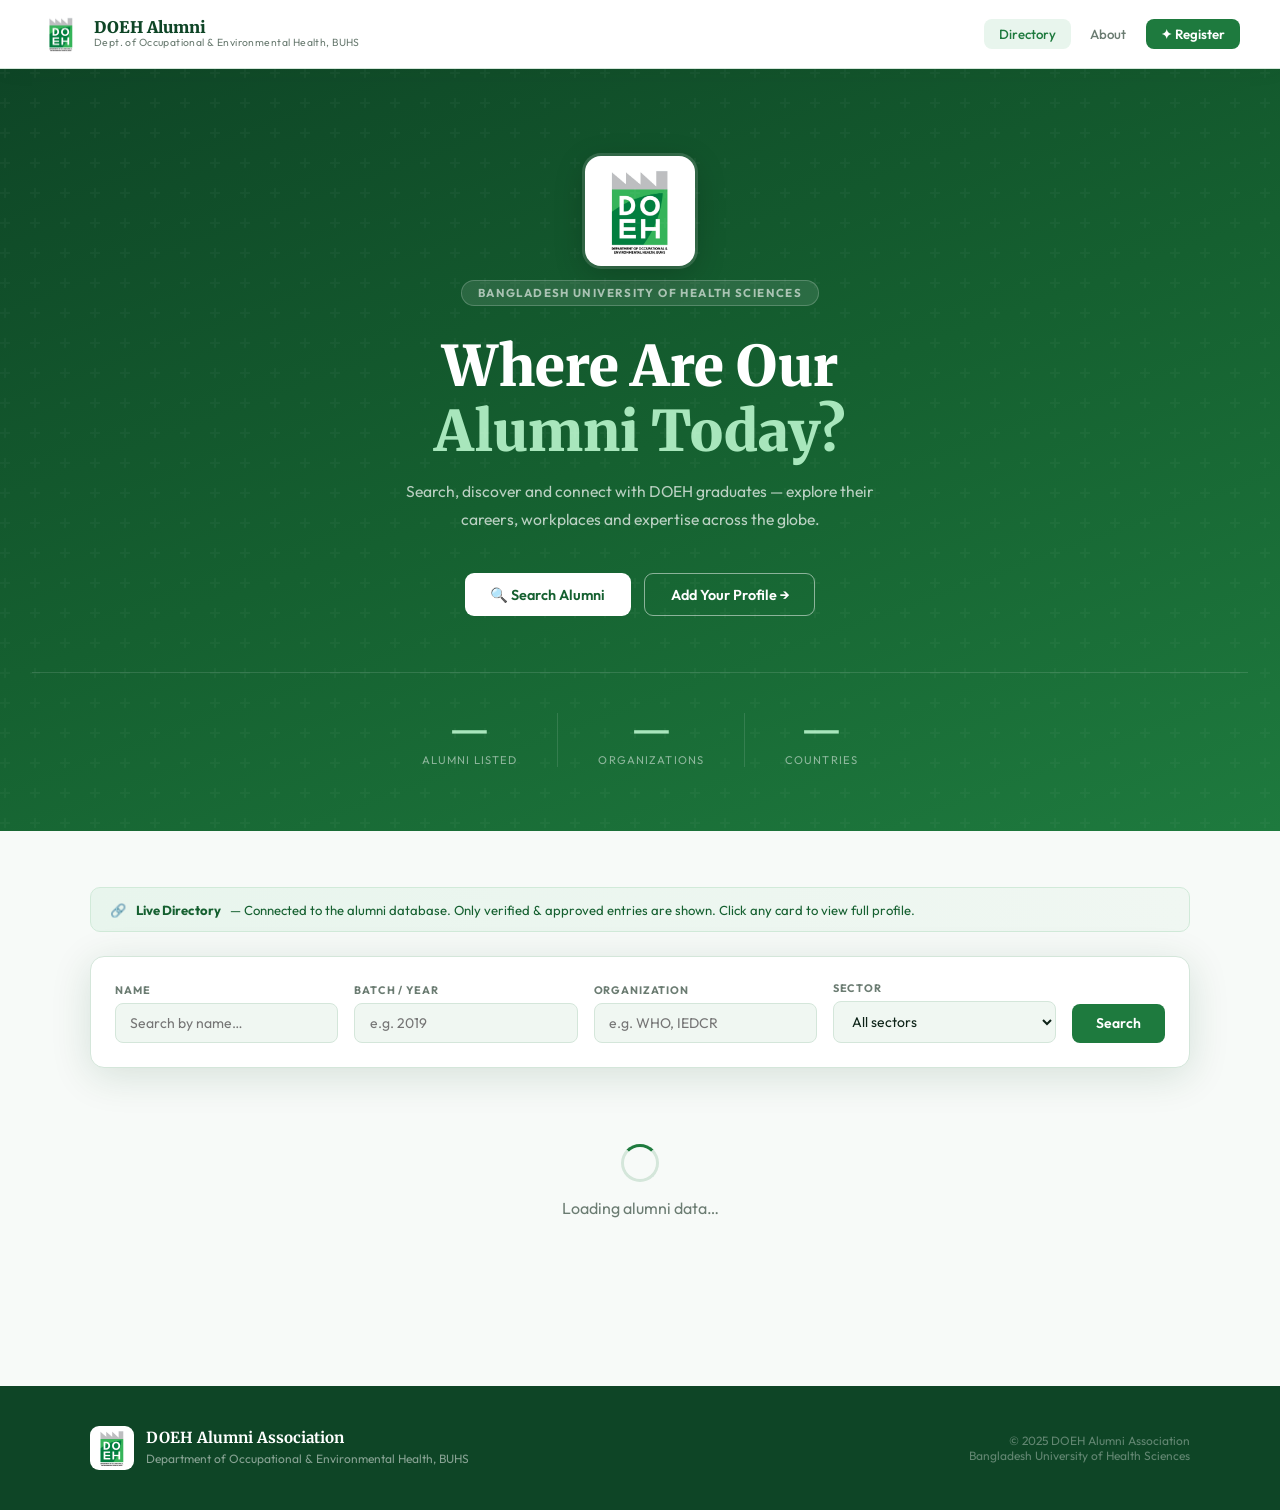
==== index.html @ d8b3fb55 "Update index.html" ====
<!DOCTYPE html>
<html lang="en">
<head>
<meta charset="UTF-8"/>
<meta name="viewport" content="width=device-width, initial-scale=1.0"/>
<title>DOEH Alumni Association — BUHS</title>
<link href="https://fonts.googleapis.com/css2?family=Merriweather:wght@400;700;900&family=Outfit:wght@300;400;500;600;700&display=swap" rel="stylesheet"/>
<style>
:root{
  --green:#1e7a3e;--green2:#156030;--green3:#0e4526;
  --green-light:#27a352;--green-pale:#e8f5ed;--green-dim:#d1ead9;
  --white:#fff;--offwhite:#f7faf8;--cream:#f0f7f2;
  --gray:#6b7c72;--gray2:#8fa396;--border:#d4e6da;--border2:#c2dbc9;
  --navy:#0d2318;
  --shadow:0 2px 16px rgba(14,69,38,.08);
  --shadow-lg:0 8px 40px rgba(14,69,38,.14);
  --shadow-xl:0 20px 60px rgba(14,69,38,.2);
  --radius:14px;
}
*,*::before,*::after{box-sizing:border-box;margin:0;padding:0}
html{scroll-behavior:smooth;overflow-x:hidden;max-width:100%}
body{font-family:'Outfit',sans-serif;background:var(--offwhite);color:var(--navy);min-height:100vh;overflow-x:hidden;max-width:100%}

/* NAV */
nav{position:sticky;top:0;z-index:200;background:var(--white);height:68px;display:flex;align-items:center;justify-content:space-between;padding:0 2.5rem;box-shadow:0 1px 0 var(--border),0 2px 20px rgba(14,69,38,.06);width:100%;max-width:100%}
.nav-brand{display:flex;align-items:center;gap:12px;cursor:pointer}
.nav-logo-img{width:42px;height:42px;object-fit:contain;border-radius:8px;background:white;padding:1px;flex-shrink:0}
.nav-name{font-family:'Merriweather',serif;font-size:1rem;font-weight:900;color:var(--green3);line-height:1.2}
.nav-name small{display:block;font-size:.65rem;font-weight:400;color:var(--gray);font-family:'Outfit',sans-serif;letter-spacing:.04em}
.nav-links{display:flex;gap:4px;align-items:center}
.nb{background:none;border:none;cursor:pointer;font-family:'Outfit',sans-serif;font-size:.83rem;font-weight:500;color:var(--gray);padding:.45rem .95rem;border-radius:8px;transition:all .18s;white-space:nowrap}
.nb:hover,.nb.on{background:var(--green-pale);color:var(--green)}
.nb.primary{background:var(--green);color:var(--white);font-weight:600}
.nb.primary:hover{background:var(--green2)}
.nb.admin-btn{border:1px solid var(--border2)}
.nb.admin-btn:hover{border-color:var(--green);color:var(--green);background:var(--green-pale)}

/* HAMBURGER — mobile only */
.hamburger{display:none;flex-direction:column;justify-content:center;gap:5px;background:none;border:none;cursor:pointer;padding:.5rem;border-radius:8px;transition:background .18s}
.hamburger:hover{background:var(--green-pale)}
.hamburger span{display:block;width:22px;height:2px;background:var(--green3);border-radius:2px;transition:all .3s}
.hamburger.open span:nth-child(1){transform:translateY(7px) rotate(45deg)}
.hamburger.open span:nth-child(2){opacity:0}
.hamburger.open span:nth-child(3){transform:translateY(-7px) rotate(-45deg)}

/* Mobile dropdown menu */
.mobile-menu{
  display:none;
  position:fixed;
  top:68px;left:0;right:0;
  background:var(--white);
  box-shadow:0 8px 24px rgba(14,69,38,.12);
  border-top:2px solid var(--green-dim);
  z-index:199;
  padding:.75rem 1.5rem 1.25rem;
  flex-direction:column;
  gap:.35rem;
}
.mobile-menu.open{display:flex}
.mnb{background:none;border:none;cursor:pointer;font-family:'Outfit',sans-serif;font-size:.95rem;font-weight:500;color:var(--navy);padding:.75rem 1rem;border-radius:10px;transition:all .18s;text-align:left;width:100%}
.mnb:hover,.mnb.on{background:var(--green-pale);color:var(--green)}
.mnb.primary{background:var(--green);color:var(--white);font-weight:600;margin-top:.25rem}
.mnb.primary:hover{background:var(--green2)}
.mnb.admin-m{border:1px solid var(--border2)}

@media(max-width:768px){
  nav{padding:0 1.25rem}
  .nav-links{display:none}
  .hamburger{display:flex}
  .nav-name small{display:none}
}

/* VIEWS */
.view{display:none}.view.on{display:block}

/* HERO */
.hero{background:linear-gradient(160deg,var(--green3) 0%,var(--green2) 50%,var(--green) 100%);padding:5.5rem 2rem 4rem;text-align:center;position:relative;overflow:hidden;width:100%;max-width:100%}
.hero::before{content:'';position:absolute;inset:0;pointer-events:none;background:url("data:image/svg+xml,%3Csvg width='60' height='60' viewBox='0 0 60 60' xmlns='http://www.w3.org/2000/svg'%3E%3Cg fill='%23ffffff' fill-opacity='0.03'%3E%3Cpath d='M36 34v-4h-2v4h-4v2h4v4h2v-4h4v-2h-4zm0-30V0h-2v4h-4v2h4v4h2V6h4V4h-4zM6 34v-4H4v4H0v2h4v4h2v-4h4v-2H6zM6 4V0H4v4H0v2h4v4h2V6h4V4H6z'/%3E%3C/g%3E%3C/svg%3E")}
.hero-logo-wrap{margin-bottom:1.75rem;display:flex;flex-direction:column;align-items:center;gap:.85rem}
.hero-logo{width:110px;height:110px;object-fit:contain;border-radius:16px;background:white;padding:5px;box-shadow:0 8px 32px rgba(0,0,0,.2),0 0 0 3px rgba(255,255,255,.15)}
.hero-logo:hover{transform:scale(1.5)}
.hero-univ{font-size:.72rem;font-weight:700;letter-spacing:.12em;text-transform:uppercase;color:rgba(255,255,255,.6);background:rgba(255,255,255,.1);border:1px solid rgba(255,255,255,.2);padding:.3rem 1rem;border-radius:100px}
.hero h1{font-family:'Merriweather',serif;font-size:clamp(2rem,5vw,3.5rem);font-weight:900;color:var(--white);line-height:1.15;margin-bottom:.85rem}
.hero h1 em{color:#a8e6bc;font-style:normal}
.hero p{font-size:.98rem;color:rgba(255,255,255,.7);max-width:500px;margin:0 auto 2.5rem;line-height:1.8}
.hero-btns{display:flex;justify-content:center;gap:.85rem;flex-wrap:wrap}
.btn{display:inline-flex;align-items:center;gap:.45rem;padding:.72rem 1.6rem;border-radius:9px;font-family:'Outfit',sans-serif;font-size:.9rem;font-weight:600;cursor:pointer;border:none;transition:all .2s;text-decoration:none}
.btn-white{background:var(--white);color:var(--green2);transition:all .2s ease;cursor:pointer}.btn-white:hover{background:var(--cream);transform:translateY(-3px);box-shadow:0 6px 20px rgba(0,0,0,.18)}
.btn-outline-w{background:transparent;color:var(--white);border:1.5px solid rgba(255,255,255,.5);transition:all .2s ease;cursor:pointer}.btn-outline-w:hover{border-color:white;background:rgba(255,255,255,.15);transform:translateY(-3px)}
.btn-green{background:var(--green);color:#fff}.btn-green:hover{background:var(--green2)}
.btn-ghost{background:var(--cream);color:var(--green2);border:1.5px solid var(--border2)}.btn-ghost:hover{border-color:var(--green);background:var(--green-pale)}
.btn-navy{background:var(--navy);color:#fff}.btn-navy:hover{background:var(--green3)}
.hero-stats{display:flex;justify-content:center;gap:0;flex-wrap:wrap;margin-top:3.5rem;padding-top:2.5rem;border-top:1px solid rgba(255,255,255,.12)}
.stat{text-align:center;padding:0 2.5rem;border-right:1px solid rgba(255,255,255,.12)}
.stat:last-child{border-right:none}
.stat-n{font-family:'Merriweather',serif;font-size:2.2rem;font-weight:900;color:#a8e6bc;line-height:1}
.stat-l{font-size:.7rem;color:rgba(255,255,255,.5);text-transform:uppercase;letter-spacing:.1em;margin-top:.3rem}

/* SECTION */
.sec{padding:3.5rem 2rem}.sec-inner{max-width:1100px;margin:0 auto}

/* SEARCH */
.search-wrap{background:var(--white);border-radius:14px;padding:1.5rem;box-shadow:var(--shadow-lg);border:1px solid var(--border);margin-bottom:1.75rem;display:flex;gap:1rem;flex-wrap:wrap;align-items:flex-end}
.sg{flex:1;min-width:155px}
.sg label{display:block;font-size:.68rem;font-weight:700;color:var(--gray);text-transform:uppercase;letter-spacing:.08em;margin-bottom:.35rem}
.si{width:100%;padding:.62rem .9rem;border:1.5px solid var(--border);border-radius:8px;font-family:'Outfit',sans-serif;font-size:.875rem;color:var(--navy);background:var(--cream);outline:none;transition:all .2s}
.si:focus{border-color:var(--green);background:var(--white);box-shadow:0 0 0 3px rgba(30,122,62,.08)}
.search-go{padding:.64rem 1.5rem;background:var(--green);color:#fff;border:none;border-radius:8px;font-family:'Outfit',sans-serif;font-weight:600;font-size:.875rem;cursor:pointer;transition:all .2s;white-space:nowrap}
.search-go:hover{background:var(--green2)}
.notice{background:linear-gradient(90deg,var(--green-pale),var(--cream));border:1px solid var(--green-dim);border-radius:10px;padding:.85rem 1.2rem;font-size:.82rem;color:var(--green2);margin-bottom:1.5rem;display:flex;align-items:center;gap:.6rem}
.meta{font-size:.8rem;color:var(--gray);margin-bottom:1rem}

/* ALUMNI CARDS */
.grid{display:grid;grid-template-columns:repeat(auto-fill,minmax(280px,1fr));gap:1.25rem}
.card{background:var(--white);border-radius:var(--radius);padding:0;box-shadow:var(--shadow);border:1px solid var(--border);transition:all .25s;position:relative;overflow:hidden;animation:fadeUp .4s ease both;cursor:pointer}
@keyframes fadeUp{from{opacity:0;transform:translateY(14px)}to{opacity:1;transform:translateY(0)}}
.card:hover{transform:translateY(-5px);box-shadow:var(--shadow-xl);border-color:var(--green-dim)}
.card-accent{height:5px;background:linear-gradient(90deg,var(--green3),var(--green-light))}
.card-inner{padding:1.4rem}
.card-top{display:flex;align-items:flex-start;gap:.9rem;margin-bottom:1rem}
.av{width:54px;height:54px;border-radius:50%;flex-shrink:0;display:flex;align-items:center;justify-content:center;font-family:'Merriweather',serif;font-size:1.2rem;font-weight:900;color:#fff;border:3px solid var(--white);box-shadow:0 2px 12px rgba(14,69,38,.2);overflow:hidden;background:var(--green2)}
.av img{width:100%;height:100%;object-fit:cover}
.c-name{font-family:'Merriweather',serif;font-size:1rem;font-weight:700;color:var(--navy);line-height:1.3}
.c-batch{font-size:.7rem;font-weight:700;color:var(--green);margin-top:3px;text-transform:uppercase;letter-spacing:.07em;display:inline-flex;align-items:center;gap:4px}
.c-batch::before{content:'';width:5px;height:5px;border-radius:50%;background:var(--green);display:inline-block}
.c-role{font-size:.78rem;color:var(--gray);margin-top:2px;line-height:1.4}
.c-role-full{font-size:.83rem;font-weight:600;color:var(--navy);margin-bottom:.3rem;display:flex;align-items:center;gap:.4rem}
.card-divider{height:1px;background:var(--border);margin-bottom:.9rem}
.c-org{font-size:.83rem;font-weight:600;color:var(--navy);margin-bottom:.3rem;display:flex;align-items:center;gap:.4rem}
.c-loc{font-size:.74rem;color:var(--gray);margin-bottom:.75rem}
.tags{display:flex;flex-wrap:wrap;gap:.35rem;margin-bottom:.85rem}
.tag{background:var(--green-pale);color:var(--green2);font-size:.67rem;font-weight:600;padding:.2rem .55rem;border-radius:100px;border:1px solid var(--green-dim)}
.card-footer{display:flex;align-items:center;justify-content:space-between}
.links{display:flex;gap:.4rem}
.lnk{width:30px;height:30px;border-radius:7px;border:1.5px solid var(--border);display:flex;align-items:center;justify-content:center;text-decoration:none;font-size:.78rem;color:var(--gray);transition:all .18s}
.lnk:hover{border-color:var(--green);color:var(--green);background:var(--green-pale)}
.view-profile-btn{font-size:.72rem;font-weight:700;color:var(--green);background:var(--green-pale);border:1px solid var(--green-dim);padding:.28rem .7rem;border-radius:100px;cursor:pointer;transition:all .18s;white-space:nowrap}
.view-profile-btn:hover{background:var(--green);color:white}

/* LOADING / EMPTY */
.loading{text-align:center;padding:3rem;color:var(--gray)}
.spinner{width:38px;height:38px;border:3px solid var(--border);border-top-color:var(--green);border-radius:50%;animation:spin .7s linear infinite;margin:0 auto 1rem}
@keyframes spin{to{transform:rotate(360deg)}}
.empty{text-align:center;padding:4rem 2rem;color:var(--gray)}

/* ════════════════════════════════
   PROFILE MODAL
════════════════════════════════ */
.modal-overlay{
  position:fixed;inset:0;z-index:500;
  background:rgba(10,30,18,.65);
  backdrop-filter:blur(6px);
  display:flex;align-items:center;justify-content:center;
  padding:1.5rem;
  opacity:0;pointer-events:none;
  transition:opacity .25s;
}
.modal-overlay.open{opacity:1;pointer-events:all}
.modal{
  background:var(--white);border-radius:20px;
  width:100%;max-width:680px;max-height:90vh;
  overflow-y:auto;overflow-x:hidden;
  box-shadow:var(--shadow-xl);
  transform:scale(.95) translateY(20px);
  transition:transform .3s ease;
  position:relative;
}
.modal-overlay.open .modal{transform:scale(1) translateY(0)}

/* Modal hero banner */
.modal-banner{
  background:linear-gradient(135deg,var(--green3),var(--green));
  padding:2rem 2rem 3.5rem;
  position:relative;overflow:hidden;
}
.modal-banner::before{
  content:'';position:absolute;inset:0;
  background:url("data:image/svg+xml,%3Csvg width='60' height='60' viewBox='0 0 60 60' xmlns='http://www.w3.org/2000/svg'%3E%3Cg fill='%23ffffff' fill-opacity='0.04'%3E%3Cpath d='M36 34v-4h-2v4h-4v2h4v4h2v-4h4v-2h-4zm0-30V0h-2v4h-4v2h4v4h2V6h4V4h-4zM6 34v-4H4v4H0v2h4v4h2v-4h4v-2H6zM6 4V0H4v4H0v2h4v4h2V6h4V4H6z'/%3E%3C/g%3E%3C/svg%3E")
}
.modal-banner-logo{
  position:absolute;top:1.25rem;right:1.5rem;
  width:38px;height:38px;object-fit:contain;
  background:white;border-radius:8px;padding:3px;
  opacity:.9;
}
.modal-close{
  position:absolute;top:1rem;left:1.25rem;
  width:32px;height:32px;border-radius:50%;
  background:rgba(255,255,255,.15);border:none;cursor:pointer;
  color:white;font-size:1.1rem;display:flex;align-items:center;justify-content:center;
  transition:background .18s;
}
.modal-close:hover{background:rgba(255,255,255,.3)}

/* Photo + name row */
.modal-identity{
  display:flex;align-items:flex-end;gap:1.25rem;
  padding:0 2rem;
  margin-top:-2.5rem;
  position:relative;z-index:2;
  margin-bottom:1.5rem;
}
.modal-photo{
  width:88px;height:88px;border-radius:50%;
  border:4px solid var(--white);
  box-shadow:0 4px 20px rgba(14,69,38,.2);
  object-fit:cover;background:var(--green2);
  flex-shrink:0;overflow:hidden;
  display:flex;align-items:center;justify-content:center;
  font-family:'Merriweather',serif;font-size:1.8rem;font-weight:900;color:white;
}
.modal-photo img{width:100%;height:100%;object-fit:cover}
.modal-name-block{padding-bottom:.25rem}
.modal-name{font-family:'Merriweather',serif;font-size:1.4rem;font-weight:900;color:var(--navy);line-height:1.2}
.modal-batch-role{font-size:.82rem;color:var(--gray);margin-top:.25rem}
.modal-batch-role strong{color:var(--green);font-weight:700}

/* Modal body */
.modal-body{padding:0 2rem 2rem}
.modal-section{margin-bottom:1.5rem}
.modal-section-title{
  font-size:.68rem;font-weight:700;color:var(--green);
  text-transform:uppercase;letter-spacing:.1em;
  margin-bottom:.75rem;padding-bottom:.4rem;
  border-bottom:1.5px solid var(--green-dim);
  display:flex;align-items:center;gap:.4rem;
}
.modal-row{display:flex;gap:.6rem;margin-bottom:.5rem;align-items:flex-start}
.modal-row-icon{font-size:.95rem;flex-shrink:0;margin-top:.05rem}
.modal-row-label{font-size:.72rem;font-weight:700;color:var(--gray);text-transform:uppercase;letter-spacing:.06em;min-width:90px;flex-shrink:0}
.modal-row-val{font-size:.88rem;color:var(--navy);font-weight:500;line-height:1.5}
.modal-bio{font-size:.88rem;color:var(--gray);line-height:1.75;background:var(--cream);border-radius:10px;padding:1rem;border:1px solid var(--border)}
.modal-tags{display:flex;flex-wrap:wrap;gap:.4rem;margin-top:.25rem}
.modal-tag{background:var(--green-pale);color:var(--green2);font-size:.72rem;font-weight:600;padding:.25rem .65rem;border-radius:100px;border:1px solid var(--green-dim)}
.modal-links-row{display:flex;gap:.65rem;flex-wrap:wrap;margin-top:.5rem}
.modal-link-btn{
  display:inline-flex;align-items:center;gap:.4rem;
  padding:.45rem 1rem;border-radius:8px;
  font-size:.8rem;font-weight:600;text-decoration:none;
  border:1.5px solid var(--border);color:var(--navy);
  transition:all .18s;background:var(--cream);
}
.modal-link-btn:hover{border-color:var(--green);color:var(--green);background:var(--green-pale)}
.modal-dept-bar{
  background:linear-gradient(90deg,var(--green3),var(--green2));
  padding:.75rem 2rem;
  font-size:.75rem;font-weight:700;color:rgba(255,255,255,.8);
  letter-spacing:.06em;text-transform:uppercase;
  display:flex;align-items:center;justify-content:space-between;
}

/* REGISTER */
.form-hero{background:linear-gradient(160deg,var(--green3),var(--green));padding:3.5rem 2rem 5rem;text-align:center;position:relative}
.form-hero-logo{width:64px;height:64px;object-fit:contain;background:white;border-radius:12px;padding:5px;margin-bottom:1rem;box-shadow:0 4px 20px rgba(0,0,0,.15)}
.form-hero h2{font-family:'Merriweather',serif;font-size:1.9rem;font-weight:900;color:#fff;margin-bottom:.4rem}
.form-hero p{color:rgba(255,255,255,.65);font-size:.9rem}
.form-wrap{max-width:700px;margin:-3rem auto 0;padding:0 1.5rem 4rem;position:relative;z-index:2}
.fcard{background:#fff;border-radius:16px;box-shadow:var(--shadow-xl);padding:2.25rem;border:1px solid var(--border)}
.fsec{font-family:'Merriweather',serif;font-size:1rem;font-weight:700;color:var(--green2);margin-bottom:1.2rem;padding-bottom:.5rem;border-bottom:2px solid var(--green-dim);display:flex;align-items:center;gap:.5rem}
.fgrid{display:grid;grid-template-columns:1fr 1fr;gap:1.1rem;margin-bottom:1.6rem}
.fg{display:flex;flex-direction:column;gap:.3rem}.fg.full{grid-column:1/-1}
.fl{font-size:.7rem;font-weight:700;color:var(--gray);text-transform:uppercase;letter-spacing:.07em}
.fl .r{color:var(--green)}
.fc{padding:.62rem .9rem;border:1.5px solid var(--border);border-radius:8px;font-family:'Outfit',sans-serif;font-size:.875rem;color:var(--navy);background:var(--cream);outline:none;transition:all .2s;width:100%}
.fc:focus{border-color:var(--green);background:#fff;box-shadow:0 0 0 3px rgba(30,122,62,.08)}
textarea.fc{resize:vertical;min-height:85px}
.fhint{font-size:.7rem;color:var(--gray)}
.ffoot{display:flex;justify-content:flex-end;gap:.9rem;margin-top:1.75rem;padding-top:1.25rem;border-top:1px solid var(--border)}
.succ-msg{display:none;background:#ecfdf5;border:1.5px solid #6ee7b7;border-radius:10px;padding:1.1rem 1.4rem;color:#065f46;font-weight:500;margin-top:1.25rem;align-items:center;gap:.7rem}
.succ-msg.on{display:flex}

/* ADMIN */
.admin-hero{background:linear-gradient(160deg,var(--green3),var(--green2));padding:2.5rem 2rem;text-align:center}
.admin-hero h2{font-family:'Merriweather',serif;font-size:1.7rem;font-weight:900;color:#fff}
.admin-hero p{color:rgba(255,255,255,.6);font-size:.85rem;margin-top:.3rem}
.admin-wrap{max-width:1100px;margin:0 auto;padding:2rem}
.admin-login{max-width:360px;margin:0 auto;background:#fff;border-radius:14px;padding:2rem;box-shadow:var(--shadow-xl);border:1px solid var(--border)}
.admin-login h3{font-family:'Merriweather',serif;font-size:1.2rem;font-weight:700;margin-bottom:1.25rem;text-align:center;color:var(--green3)}
.admin-stats{display:flex;gap:1rem;flex-wrap:wrap;margin-bottom:1.5rem}
.a-stat{background:#fff;border-radius:10px;padding:1rem 1.5rem;box-shadow:var(--shadow);border:1px solid var(--border);flex:1;min-width:120px;border-top:3px solid var(--green)}
.a-stat-n{font-family:'Merriweather',serif;font-size:2rem;font-weight:900;color:var(--green2)}
.a-stat-l{font-size:.7rem;color:var(--gray);text-transform:uppercase;letter-spacing:.06em}
.admin-table-wrap{overflow-x:auto;border-radius:12px;box-shadow:var(--shadow);border:1px solid var(--border)}
table{width:100%;border-collapse:collapse;background:#fff}
th{background:var(--green3);color:rgba(255,255,255,.85);font-size:.7rem;font-weight:700;text-transform:uppercase;letter-spacing:.08em;padding:.8rem 1rem;text-align:left;white-space:nowrap}
td{padding:.75rem 1rem;border-bottom:1px solid var(--border);font-size:.82rem;vertical-align:middle}
tr:last-child td{border-bottom:none}
tr:hover td{background:var(--green-pale)}
.sbadge{display:inline-flex;align-items:center;padding:.22rem .65rem;border-radius:100px;font-size:.7rem;font-weight:700}
.s-a{background:#dcfce7;color:#166534}.s-p{background:#fef9c3;color:#854d0e}.s-r{background:#fee2e2;color:#991b1b}
.how-to{background:var(--green-pale);border:1px solid var(--green-dim);border-radius:10px;padding:1rem 1.25rem;margin-bottom:1.25rem;font-size:.83rem;color:var(--green2);line-height:1.8}

/* ABOUT */
.about-hero{background:linear-gradient(160deg,var(--green3),var(--green));padding:4.5rem 2rem 3rem;text-align:center}
.about-hero-logo{width:72px;height:72px;object-fit:contain;background:white;border-radius:14px;padding:6px;margin-bottom:1.25rem;box-shadow:0 6px 24px rgba(0,0,0,.15)}
.about-hero h2{font-family:'Merriweather',serif;font-size:2rem;font-weight:900;color:#fff;margin-bottom:.5rem}
.about-hero p{color:rgba(255,255,255,.65);max-width:500px;margin:0 auto;font-size:.92rem;line-height:1.7}
.about-grid{display:grid;grid-template-columns:repeat(auto-fill,minmax(240px,1fr));gap:1.25rem}
.acard{background:#fff;border-radius:14px;padding:1.75rem;box-shadow:var(--shadow);border:1px solid var(--border);text-align:center;border-top:3px solid var(--green)}
.acard-ico{font-size:2rem;margin-bottom:.85rem}
.acard h3{font-family:'Merriweather',serif;font-size:1rem;font-weight:700;color:var(--green3);margin-bottom:.4rem}
.acard p{font-size:.82rem;color:var(--gray);line-height:1.65}

/* FOOTER */
footer{background:var(--green3);padding:2.5rem 2rem;margin-top:4rem}
.footer-inner{max-width:1100px;margin:0 auto;display:flex;align-items:center;justify-content:space-between;flex-wrap:wrap;gap:1.5rem}
.footer-brand{display:flex;align-items:center;gap:12px}
.footer-logo{width:44px;height:44px;object-fit:contain;background:white;border-radius:9px;padding:1px}
.footer-text strong{display:block;font-family:'Merriweather',serif;font-size:.95rem;color:#fff;font-weight:700}
.footer-text span{font-size:.75rem;color:rgba(255,255,255,.5)}
.footer-copy{font-size:.75rem;color:rgba(255,255,255,.35);text-align:right}

@media(max-width:640px){
  nav{padding:0 1rem}.nav-name small{display:none}
  .hero,.sec{padding-left:1rem;padding-right:1rem}
  .fgrid{grid-template-columns:1fr}.fcard{padding:1.5rem}
  .form-wrap{padding:0 1rem 3rem}.admin-wrap{padding:1rem}
  .hero-stats .stat{padding:0 1.25rem}
  .footer-inner{flex-direction:column;text-align:center}.footer-copy{text-align:center}
  .modal-identity{flex-direction:column;align-items:flex-start;gap:.75rem}
  .modal-name{font-size:1.2rem}
  .modal-body{padding:0 1.25rem 1.5rem}
  .modal-banner{padding:2rem 1.25rem 3rem}
}
</style>
</head>
<body>

<!-- NAV -->
<nav>
  <div class="nav-brand" onclick="showView('home');closeMobileMenu()">
    <img class="nav-logo-img" src="LOGO_PLACEHOLDER" alt="DOEH"/>
    <div class="nav-name">DOEH Alumni<small>Dept. of Occupational &amp; Environmental Health, BUHS</small></div>
  </div>
  <div class="nav-links">
    <button class="nb on" id="nb-home" onclick="showView('home')">Directory</button>
    <button class="nb" id="nb-about" onclick="showView('about')">About</button>
    <button class="nb primary" onclick="showView('register')">✦ Register</button>
  </div>
  <!-- Hamburger button — mobile only -->
  <button class="hamburger" id="hamburger" onclick="toggleMobileMenu()" aria-label="Menu">
    <span></span><span></span><span></span>
  </button>
</nav>

<!-- Mobile dropdown menu -->
<div class="mobile-menu" id="mobile-menu">
  <button class="mnb on" id="mnb-home" onclick="showView('home');closeMobileMenu()">📋 Directory</button>
  <button class="mnb" id="mnb-about" onclick="showView('about');closeMobileMenu()">ℹ About</button>
  <button class="mnb admin-m" id="mnb-admin" onclick="showView('admin');closeMobileMenu()">⚙ Admin</button>
  <button class="mnb primary" onclick="showView('register');closeMobileMenu()">✦ Register</button>
</div>

<!-- PROFILE MODAL -->
<div class="modal-overlay" id="modal-overlay" onclick="closeModal(event)">
  <div class="modal" id="modal">
    <div class="modal-banner">
      <button class="modal-close" onclick="closeModalDirect()">✕</button>
      <img class="modal-banner-logo" src="LOGO_PLACEHOLDER" alt="DOEH"/>
    </div>
    <div class="modal-identity">
      <div class="modal-photo" id="modal-photo"></div>
      <div class="modal-name-block">
        <div class="modal-name" id="modal-name"></div>
        <div class="modal-batch-role" id="modal-batch-role"></div>
      </div>
    </div>
    <div class="modal-body">
      <div class="modal-section">
        <div class="modal-section-title">💼 Current Position</div>
        <div id="modal-position-rows"></div>
      </div>
      <div class="modal-section" id="modal-location-section">
        <div class="modal-section-title">📍 Sector &amp; Location</div>
        <div id="modal-location-rows"></div>
      </div>
      <div class="modal-section" id="modal-bio-section">
        <div class="modal-section-title">📖 About</div>
        <div class="modal-bio" id="modal-bio"></div>
      </div>
      <div class="modal-section" id="modal-expertise-section">
        <div class="modal-section-title">🔬 Areas of Expertise</div>
        <div class="modal-tags" id="modal-expertise-tags"></div>
      </div>
      <div class="modal-section" id="modal-contact-section">
        <div class="modal-section-title">🔗 Connect</div>
        <div class="modal-links-row" id="modal-links"></div>
      </div>
    </div>
    <div class="modal-dept-bar">
      <span>Alumni Profile · DOEH, BUHS</span>
      <span id="modal-batch-tag"></span>
    </div>
  </div>
</div>

<!-- HOME -->
<div id="view-home" class="view on">
  <div class="hero">
    <div class="hero-logo-wrap">
      <img class="hero-logo" src="LOGO_PLACEHOLDER" alt="DOEH Logo"/>
      <span class="hero-univ">Bangladesh University of Health Sciences</span>
    </div>
    <h1>Where Are Our<br/><em>Alumni Today?</em></h1>
    <p>Search, discover and connect with DOEH graduates — explore their careers, workplaces and expertise across the globe.</p>
    <div class="hero-btns">
      <button class="btn btn-white" type="button" onclick="document.getElementById('dir').scrollIntoView({behavior:'smooth'})">🔍 Search Alumni</button>
      <button class="btn btn-outline-w" type="button" onclick="showView('register')">Add Your Profile →</button>
    </div>
    <div class="hero-stats">
      <div class="stat"><div class="stat-n" id="stat-total">—</div><div class="stat-l">Alumni Listed</div></div>
      <div class="stat"><div class="stat-n" id="stat-orgs">—</div><div class="stat-l">Organizations</div></div>
      <div class="stat"><div class="stat-n" id="stat-countries">—</div><div class="stat-l">Countries</div></div>
    </div>
  </div>

  <div class="sec" id="dir">
    <div class="sec-inner">
      <div class="notice">🔗 <strong>Live Directory</strong> — Connected to the alumni database. Only verified &amp; approved entries are shown. Click any card to view full profile.</div>
      <div class="search-wrap">
        <div class="sg"><label>Name</label><input class="si" id="q-name" placeholder="Search by name…" oninput="renderGrid()"/></div>
        <div class="sg"><label>Batch / Year</label><input class="si" id="q-batch" placeholder="e.g. 2019" oninput="renderGrid()"/></div>
        <div class="sg"><label>Organization</label><input class="si" id="q-org" placeholder="e.g. WHO, IEDCR" oninput="renderGrid()"/></div>
        <div class="sg"><label>Sector</label>
          <select class="si" id="q-sector" onchange="renderGrid()">
            <option value="">All sectors</option>
            <option>Government / Public Health</option>
            <option>International Organization (WHO, UN, etc.)</option>
            <option>NGO / Development</option>
            <option>Hospital / Clinical</option>
            <option>Academia / Research</option>
            <option>Industry / Private Sector</option>
            <option>Consultancy</option>
          </select>
        </div>
        <button class="search-go" onclick="renderGrid()">Search</button>
      </div>
      <div class="meta" id="meta"></div>
      <div id="loading" class="loading"><div class="spinner"></div>Loading alumni data…</div>
      <div class="grid" id="grid"></div>
      <div class="empty" id="empty" style="display:none"><p style="font-size:2.5rem;margin-bottom:.5rem">🔭</p><p>No alumni found.<br/>Try different keywords.</p></div>
    </div>
  </div>
</div>

<!-- REGISTER -->
<div id="view-register" class="view">
  <div class="form-hero">
    <img class="form-hero-logo" src="LOGO_PLACEHOLDER" alt="DOEH"/>
    <h2>Join the Alumni Directory</h2>
    <p>Share your journey and inspire the next generation of DOEH students.</p>
  </div>
  <div class="form-wrap">
    <div class="fcard">
      <div class="fsec">👤 Personal Information</div>
      <div class="fgrid">
        <div class="fg"><label class="fl">Full Name <span class="r">*</span></label><input class="fc" id="fn" placeholder="Dr. Ayesha Rahman"/></div>
        <div class="fg"><label class="fl">Session <span class="r">*</span></label><input class="fc" id="fb" placeholder="e.g. 2017–2018"/></div>
        <div class="fg"><label class="fl">Email Address</label><input class="fc" id="fe" type="email" placeholder="you@example.com"/></div>
        <div class="fg"><label class="fl">Phone / WhatsApp</label><input class="fc" id="fp" placeholder="+880 …"/></div>
      </div>
      <div class="fsec">💼 Professional Details</div>
      <div class="fgrid">
        <div class="fg"><label class="fl">Current Designation <span class="r">*</span></label><input class="fc" id="fr" placeholder="Senior Occupational Health Officer"/></div>
        <div class="fg"><label class="fl">Organization / Employer <span class="r">*</span></label><input class="fc" id="fo" placeholder="World Health Organization"/></div>
        <div class="fg"><label class="fl">Sector / Industry</label>
          <select class="fc" id="fse" onchange="toggleOtherSector(this)">
            <option value="">Select sector…</option>
            <option>Government / Public Health</option>
            <option>International Organization (WHO, UN, etc.)</option>
            <option>NGO / Development</option>
            <option>Hospital / Clinical</option>
            <option>Academia / Research</option>
            <option>Industry / Private Sector</option>
            <option>Consultancy</option>
            <option>Other</option>
          </select>
          <input class="fc" id="fse-other" placeholder="Please specify your sector…" style="display:none;margin-top:.5rem"/>
        </div>
        <div class="fg"><label class="fl">Location (City, Country)</label><input class="fc" id="floc" placeholder="Dhaka, Bangladesh"/></div>
        <div class="fg full"><label class="fl">Programme Completed at DOEH <span class="r">*</span></label>
          <select class="fc" id="fprog">
            <option value="">Select your programme…</option>
            <option>BPH in Occupational &amp; Environmental Health &amp; Safety</option>
            <option>MPH in Occupational Health &amp; Safety</option>
            <option>MPH in Environmental Health &amp; Safety</option>
          </select>
        </div>
        <div class="fg full"><label class="fl">Key Expertise</label><input class="fc" id="fex" placeholder="Occupational Health, Industrial Hygiene, EIA…"/><span class="fhint">Separate with commas</span></div>
        <div class="fg full"><label class="fl">Bio / Career Summary <span class="fhint" style="text-transform:none;letter-spacing:0;font-weight:400">(career journey, PhD if any, achievements — max 250 words)</span></label><textarea class="fc" id="fbio" placeholder="Share your journey in up to 250 words. You may include:&#10;• Where you have worked and what you do&#10;• Any postgraduate studies or PhD after DOEH&#10;• Key achievements in occupational or environmental health&#10;• Research, publications or projects you are proud of&#10;• What drives your work in public health" style="min-height:160px" oninput="countWords(this)"></textarea>
          <span class="fhint" id="bio-word-count">0 / 250 words</span>
        </div>
      </div>
      <div class="fsec">🔗 Online Profiles</div>
      <div class="fgrid">
        <div class="fg"><label class="fl">LinkedIn URL</label><input class="fc" id="fli" placeholder="https://linkedin.com/in/…"/></div>
        <div class="fg"><label class="fl">ResearchGate / Google Scholar</label><input class="fc" id="frg" placeholder="https://researchgate.net/…"/></div>
        <div class="fg full"><label class="fl">Profile Photo URL <span class="fhint" style="text-transform:none;letter-spacing:0">(Google Drive shareable link or direct image URL)</span></label><input class="fc" id="fphoto" placeholder="https://drive.google.com/file/d/…"/><span class="fhint">Upload your photo to Google Drive → Share → Copy link → Paste here</span></div>
      </div>
      <div class="fsec">📄 CV / Resume</div>
      <div class="fgrid">
        <div class="fg full"><label class="fl">CV / Resume Link <span class="fhint" style="text-transform:none;letter-spacing:0;font-weight:400">(Google Drive shareable link to your CV — PDF only)</span></label>
          <input class="fc" id="fcv" placeholder="https://drive.google.com/file/d/…"/>
          <span class="fhint">Upload your CV to Google Drive → Share → Anyone with the link → Copy link → Paste here</span>
        </div>
      </div>
      <div style="background:var(--green-pale);border:1px solid var(--green-dim);border-radius:10px;padding:1rem 1.2rem;margin-top:1rem">
        <label style="display:flex;align-items:flex-start;gap:.75rem;cursor:pointer;font-size:.82rem;color:var(--green2);line-height:1.6">
          <input type="checkbox" id="f-consent" style="margin-top:3px;accent-color:var(--green);width:15px;height:15px;flex-shrink:0"/>
          <span>I agree that my profile information will be <strong>publicly visible</strong> on the DOEH Alumni Directory. I understand I can request removal or updates anytime by reaching out to the DOEH team.</span>
        </label>
      </div>



      <div class="ffoot">
        <button class="btn btn-ghost" onclick="showView('home')">Cancel</button>
        <button class="btn btn-green" onclick="submitForm()" style="font-size:.95rem;padding:.75rem 2rem">✦ Submit My Profile</button>
      </div>
      <div class="succ-msg" id="succ"><span style="font-size:1.4rem">🎉</span><div><strong>Profile submitted!</strong><br/><span style="font-size:.82rem">Thank you! Your entry will appear after admin review.</span></div></div>
    </div>
  </div>
</div>

<!-- ADMIN -->
<div id="view-admin" class="view">
  <div class="admin-hero"><h2>⚙ Admin Panel</h2><p>Review and approve alumni submissions.</p></div>
  <div id="admin-login-wrap" class="admin-wrap">
    <div class="admin-login">
      <h3>🔐 Admin Login</h3>
      <div class="fg" style="margin-bottom:.9rem"><label class="fl">Password</label><input class="fc" id="admin-pw" type="password" placeholder="Enter admin password" onkeydown="if(event.key==='Enter')adminLogin()"/></div>
      <button class="btn btn-green" style="width:100%;justify-content:center" onclick="adminLogin()">Login</button>
      <p id="login-err" style="color:#dc2626;font-size:.78rem;margin-top:.6rem;text-align:center;display:none">Incorrect password.</p>
    </div>
  </div>
  <div id="admin-dash" style="display:none">
    <div class="admin-wrap">
      <div class="admin-stats">
        <div class="a-stat"><div class="a-stat-n" id="adm-total">0</div><div class="a-stat-l">Total</div></div>
        <div class="a-stat"><div class="a-stat-n" id="adm-pending">0</div><div class="a-stat-l">Pending</div></div>
        <div class="a-stat"><div class="a-stat-n" id="adm-approved">0</div><div class="a-stat-l">Approved</div></div>
        <div class="a-stat"><div class="a-stat-n" id="adm-rejected">0</div><div class="a-stat-l">Rejected</div></div>
      </div>
      <div class="how-to">
        <strong>📋 How to approve:</strong><br/>
        1. Open <strong>DOEH Alumni Data</strong> Google Sheet → find the row<br/>
        2. In the <strong>Status</strong> column type <code style="background:white;padding:.1rem .35rem;border-radius:4px">Approved</code> → Enter<br/>
        3. Click <strong>Refresh Data</strong> — they appear on the directory instantly ✅<br/>
        4. For photos: paste the Google Drive shareable link in the <strong>Photo URL</strong> column
      </div>
      <div style="display:flex;gap:.75rem;margin-bottom:1.25rem;flex-wrap:wrap">
        <button class="btn btn-green" onclick="loadSheetData()">🔄 Refresh Data</button>
        <button class="btn btn-ghost" onclick="adminLogout()">Logout</button>
      </div>
      <div class="admin-table-wrap">
        <table>
          <thead><tr><th>#</th><th>Name</th><th>Batch</th><th>Designation</th><th>Organization</th><th>Location</th><th>Email</th><th>Status</th></tr></thead>
          <tbody id="admin-tbody"><tr><td colspan="8" style="text-align:center;color:var(--gray);padding:2rem">Loading…</td></tr></tbody>
        </table>
      </div>
    </div>
  </div>
</div>

<!-- ABOUT -->
<div id="view-about" class="view">
  <div class="about-hero">
    <img class="about-hero-logo" src="LOGO_PLACEHOLDER" alt="DOEH"/>
    <h2>About DOEH Alumni Association</h2>
    <p>Connecting graduates of the Department of Occupational and Environmental Health, BUHS — building a stronger professional community.</p>
  </div>
  <div class="sec"><div class="sec-inner">
    <div class="about-grid">
      <div class="acard"><div class="acard-ico">🎓</div><h3>Our Mission</h3><p>To bridge the gap between students and working professionals, creating a network of mentorship and opportunity in occupational and environmental health.</p></div>
      <div class="acard"><div class="acard-ico">🌐</div><h3>The Directory</h3><p>A live, searchable database of DOEH alumni — their current roles, organizations, expertise and contact details — updated as new members register.</p></div>
      <div class="acard"><div class="acard-ico">🤝</div><h3>For Students</h3><p>Browse alumni profiles to understand career paths, reach out for mentorship and discover opportunities in your field of interest.</p></div>
      <div class="acard"><div class="acard-ico">📬</div><h3>Stay Connected</h3><p>Keep your profile up to date so classmates and upcoming students can find and learn from your career journey. Together we grow the DOEH legacy.</p></div>
    </div>
  </div></div>
</div>

<!-- FOOTER -->
<footer>
  <div class="footer-inner">
    <div class="footer-brand">
      <img class="footer-logo" src="LOGO_PLACEHOLDER" alt="DOEH"/>
      <div class="footer-text"><strong>DOEH Alumni Association</strong><span>Department of Occupational &amp; Environmental Health, BUHS</span></div>
    </div>
    <div class="footer-copy">© 2025 DOEH Alumni Association<br/>Bangladesh University of Health Sciences</div>
  </div>
</footer>

<script>
const SHEET_ID='17LoK_khSe5xf105uxUCoAEBvd6d5rJfdl2azLJSO6zA';
const SHEET_NAME='Alumni Directory';
const ADMIN_PASSWORD='doeh2024';

// Column indices — add Photo URL as column 14
const C={name:1,batch:2,role:3,org:4,sector:5,loc:6,email:7,phone:8,exp:9,bio:10,li:11,rg:12,status:13,photo:14,programme:15,cv:16};

const AV_COLORS=[
  'linear-gradient(135deg,#1e7a3e,#0e4526)',
  'linear-gradient(135deg,#156030,#27a352)',
  'linear-gradient(135deg,#0e4526,#1e7a3e)',
  'linear-gradient(135deg,#27a352,#156030)',
  'linear-gradient(135deg,#0d4a28,#23a352)',
  'linear-gradient(135deg,#1a6634,#0c3d20)',
];

let DATA=[];
let adminIn=false;

// LOGO
const LOGO_B64='/9j/4AAQSkZJRgABAQEAYABgAAD/4QAiRXhpZgAATU0AKgAAAAgAAQESAAMAAAABAAEAAAAAAAD/2wBDAAIBAQIBAQICAgICAgICAwUDAwMDAwYEBAMFBwYHBwcGBwcICQsJCAgKCAcHCg0KCgsMDAwMBwkODw0MDgsMDAz/2wBDAQICAgMDAwYDAwYMCAcIDAwMDAwMDAwMDAwMDAwMDAwMDAwMDAwMDAwMDAwMDAwMDAwMDAwMDAwMDAwMDAwMDAz/wAARCAUiBAADASIAAhEBAxEB/8QAHwAAAQUBAQEBAQEAAAAAAAAAAAECAwQFBgcICQoL/[base64]/8QAHwEAAwEBAQEBAQEBAQAAAAAAAAECAwQFBgcICQoL/[base64]/9oADAMBAAIRAxEAPwD9/[base64]/lVb/AIS7Sf8AoJ6d/wCBKf415N+2tkfD3TSDtzqAHGcn5JPSvmTaff8A76/+vVRjcmUrH3p/wl2k/wDQT07/AMCU/wAaP+Eu0n/oJ6d/4Ep/jXwXtPv/AN9f/Xo2n3/76/8Ar1XITzs+9P8AhLtJ/wCgnp3/AIEp/jR/wl2k/wDQT07/AMCU/wAa+C9p9/8Avr/69G0+/wD31/8AXo5A52fen/CXaT/0E9O/8CU/xo/4S7Sf+gnp3/gSn+NfBe0+/wD31/8AXo2n3/76/wDr0cgc7PvT/hLtJ/6Cenf+BKf40f8ACXaT/wBBPTv/AAJT/Gvgvaff/vr/AOvRtPv/AN9f/Xo5A52fen/CXaT/ANBPTv8AwJT/ABo/4S7Sf+gnp3/gSn+NfBe0+/8A31/9ejaff/vr/wCvRyBzs+9P+Eu0n/oJ6d/4Ep/jR/wl2k/9BPTv/AlP8a+C9p9/++v/AK9G0+//AH1/9ejkDnZ96f8ACXaT/wBBPTv/AAJT/Gj/AIS7Sf8AoJ6d/wCBKf418F7T7/8AfX/16Np9/wDvr/69HIHOz70/4S7Sf+gnp3/gSn+NH/CXaT/0E9O/8CU/xr4L2n3/AO+v/r0bT7/99f8A16OQOdn3p/wl2k/9BPT/APwJT/Gr0UyTRq6Mro43KynIYeor8/[base64]/AAJ/[base64]/CgD6tBB6HNFUdE1218QabBd2dxFcW1yoaJ1YHcO/TuKu7h6jrigBaKKKACiiigAooooAKKKKACiiigAooooAKKKKACiiigAooooAKDyKKKAOd+JHjFvAngvUNYFubj7BGspj6bvmwR9cU7wJ47074h+H7fUtOmSSNsKysfnhburDsfTNY37Rhx8FPEZ5/49v/ZhXyz8Mfijqfws15L2wfdEXxPau37u4BH6fXtQB9v5B7jmiuW+F3xU0v4qeHxfWEwWRMCeBuHt27gjrg+tdRuGSMjIoAWiiigAooooAKKKKACiiigAooooAKKKKACiiigAooooAKKKKACiiigAoboaKG6GgDxf9tb/AJJxp3/YRH/oD18x19Oftrf8k407/sIj/wBAevmOriTIKKKKZIUUUUAFFFFABRRRQAUUUUAFFFFABRRRQAUUUUAI/wBw/Svun4Z/8k80L/sHwf8Aota+Fn+4fpX3T8M/+SeaF/2D4P8A0WtTIqJuUUUVJQUUUUAFFFFABRRRQAUUUUAFFFFABRRRQAUUUUAFFFFABRRRQAUUUUAFFFFABRRRQAUUUUAFFFFABRRRQAUUUUAFZHxA/wCRF1n/AK8Zv/RbVr1kfED/AJEXWf8Arxm/9FtTQnsfCQ4Pc89jg9DXa/CD42an8J9UQQst1ps7A3NntbY3P3kzyrAfma4of1/oaMA8HpWjMon3N4F8e6X8QtDj1DTrqOWPgOu4boG7qw7fjW7uGcZGa+G/h78RdU+GmvJf6bORIuFkiY/u5xnpj+vavq/4P/GXS/ixpCy2reRdxACe1cgNG3cjuV96ho0idtRSBgcYI56e9LUlBRRRQAUUUUAFFFFABRRRQAUUUUAFFFFABRRRQAUUUUAJJ/q2+lfAeof8f0/X/XN0OD1Nffkn+rb6V8B6j/x+z/8AXZv5mriTI6v4O/GjU/hJqgeFvtenTsDc2RJCNz95c/dYflmvrD4f/EPS/iRoiahplwsiAhZIzw8DH+Fh/Kvh09Omfb1ra8C/EDUvhxr0Wo6XcOrxDa8T5MVyvdWX9M0pBE+6fMXn5hwcdaWuG+D/AMbdK+LenAwP9m1KFR59pIw3qe5H95f5V3G8ZPI496koWiiigAooooAKKKKACiiigAooooAKKKKACiiigAooooAKKKKAOH/aL/5Ir4j/AOvb/wBmFfGf8A4zxX2Z+0X/AMkV8R/9e3/swr4zH3R9KuJMjY8DeOtS+HfiOHU9MnKzw4VlY4juFzyrD9M19Z/Bv416X8W9JSSDNvf24xPaOcMh7kDqR718aYz7VoeGvEt74S1eO/0+5e3uo2VgVPBwc8jvSkET7z3A9xzS15x8DPj5YfFix+zy7bTWbdR51uWAEgH8aeo9cdK9G3AHqOKkoWiiigAooooAKKKKACiiigAooooAKKKKACiiigAooooAKKKKACg9DRRQB4v+2t/yTjTv+wiP/QJK+Y6+nf21f+Scad/2ER/6BJXzFVxJkFFFFMkKKKKACiiigAooooAKKKKACiiigAooooAKKKKAEf7h+lfdPwz/AOSeaF/2D4P/AEWtfCz/AHD9K+6fhn/yTzQv+wfB/wCi1qZFRNyiiipKCiiigAooooAKKKKACiiigAooooAKKKKACiiigAooooAKKKKACiiigAooooAKKKKACiiigAooooAKKKKACiiigArI+IH/ACIus/8AXjN/6Latesj4gf8AIi6z/wBeM3/otqaE9j4SH9f6Gigf1/oaK1ZlEDyKvaH4jvfC2rxXumzyWdxEQwZW4JByMjv9Ko0q/eHAPsTjNSUfWfwK/aHsvifCtjfeXZa4ijfGWAW4x/Enr9BXqGR61+ftpPLZzRzQTTxTQHMbxP5boe2D7V9G/AD9qBNeFvo/iWaOO++VIb1htjuOcBWHZvfoallRPdaKRZFfowPGeD2pQQw4OakoKKKKACiiigAooooAKKKKACiiigAooooAKKKKAEk/1bfSvgPUf+P2f/rs38zX35J/q2+lfAeo/wDH7P8A9dm/mauJMiCjGevAoopklzSNcvPD2oR3thcy2d1CQySRNg5ByMjvX058B/2kbT4gLBpeqiGw1lAFQjiK690J6Me46ntXyueB3pUZ4ZQ6MySxY8uRWIx+XNJoEz9AyQKK+evgH+1KWNvo3iabaxxHb3rYxjoFlPQexHTvX0DDOtxEjoysjAEEHIYHoRUtWLuSUUUUhhRRRQAUUUUAFFFFABRRRQAUUUUAFFFFABRRRQBw/wC0X/yRXxH/ANe3/swr4zH3R9K+zP2i/wDkiviP/r2/9mFfGY+6PpVxJkFGcds+3rRRTJJ9H1e70K/gurO4mtrm2bdFJEcMjA5H1Ge1fUnwG/aLsviL5Wl6iIrPW4VCqBxHdDuUJ6H1HftXyoDtOcZx26ZqS0upLKeGWCWWKWBtySI214z1BB74pNAmff4YHoQaWvEv2fv2moPFBt9G8QSJBqh2xw3TYCXfOFBPQPnt3r20EHoRUNGgUUUUAFFFFABRRRQAUUUUAFFFFABRRRQAUUUUAFFFFABQehoooA8Z/bUH/FttPPb+0R/6BJXzDX1B+2rx8MdO9tST/wBFS18v1cSZBRRRTJCiiigAooooAKKKKACiiigAooooAKKKKACiiigBH+4fpX3T8M/+SeaF/wBg+D/0WtfCz/cP0r7p+Gf/ACTzQv8AsHwf+i1qZFRNyiiipKCiiigAooooAKKKKACiiigAooooAKKKKACiiigAooooAKKKKACiiigAooooAKKKKACiiigAooooAKKKKACiiigArI+IH/Ii6z/14zf+i2rXrI+IH/Ii6z/14zf+i2poT2PhIf1/oaKB/X+horVmUQoooqSgozjuw91OCPp70UUAe0/Ab9p+Xwu0Gk+IpGl07hYbonL2vYKx7r6ntX0lYXsepWsdxBJHPDMA8bocqVPuK+BD0OQxHoDgn6V6P8Dv2hb74V3i2d2JL3RHYF4QSWt/9qL+q9+1TJFRPr3IorN8L+KLHxho0OoafcR3NrOAVZSDtPcHHcelaO4eoqShaKKKACiiigAooooAKKKKACiiigAooooAST/Vt9K+A9R/4/Z/+uzfzNffkn+rb6V8B6j/AMfs/wD12b+Zq4kyIKKKKZIUUUUAAGTzj8a9X+Bv7S154Blj07WZJrzRjxHIf3k9l9MfeX2615RQOo6/gcH86APvXQddtPEOmwXllcQ3FrdqHheMjDjv+Iq8HBJAIJHB56V8YfCH42ap8J9SHlubvTJWH2m0blG5+8ncMB6cGvrLwL4+0v4iaMl/ptyk0YIDruG+FiPusOx+tQ0WjeopNwz1HFLSGFFFFABRRRQAUUUUAFFFFABRRRQAUUUUAcP+0X/yRXxH/wBe3/swr4zH3R9K+zP2i/8AkiviP/r2/wDZhXxmPuj6VcSZBRRRTJCiiigBUYo4IYqQcggkEe/HNfQH7PP7Tgk+z6H4ludrrhLa+kwAR0Cynpn0I6d6+fqMZoBM/QJJVkQMrKysAQQcgg9KdnNfM/7O37SjeHWg0PxBKzWGQtteO2Wt8nG1yeq+/avpK1u47yGOSN1ljkXerqcgj1qLF3JqKKKQwooooAKKKKACiiigAooooAKKKKACiiigAooooA8b/bY/5JnYf9hKP/0VLXy/X1B+2uCfhlY/9hKP/wBFy18v1cSZBRRRTJCiiigAooooAKKKKACiiigAooooAKKKKACiiigBH+4fpX3T8M/+SeaF/wBg+D/0WtfCz/cP0r7p+Gf/ACTzQv8AsHwf+i1qZFRNyiiipKCiiigAooooAKKKKACiiigAooooAKKKKACiiigAooooAKKKKACiiigAooooAKKKKACiiigAooooAKKKKACiiigArI+IH/Ii6z/14zf+i2rXrI+IH/Ii6z/14zf+i2poT2PhIf1/oaKB/X+horVmUQoooqSgooooAKMZ7BvYnANFFAHV/Cj4uan8Kdca5sm8+1nIE9tISEuB3xn7hA719Z/DP4oaV8UtCS+02cNjCywvgSwN3DL1A9CetfEIOD61reDPHOpfDzXI9S0y6eG4h4OQWjmXuGQdamRUT7tLAdxzS1598GPjtpnxatVjBWy1iJQZrRmBY46sh6Mp9ulegBge4qShaKKKACiiigAooooAKKKKACiiigBJP9W30r4D1H/j9n/67N/M19+Sf6tvpXwHqP8Ax+z/APXZv5mriTIgooopkhRRRQAUUUUAB6dM+3rW58P/AIiar8Ntejv9LnZWT5Wic/u5weoYf1rDoHXrigD7M+EHxp0j4q6XEbeSO31CJf3to7YdD3Kjqw967cMCeor4H0LXbrwvqkN9ZXEtrdWx3LJGfQ56d6+ofgZ+0hZ/EWKHT9U8nT9bTAC52x3PuhPc9xUtFRPWKKMj1FFSUFFFFABRRRQAUUUUAFFFFABRRRQBw/7Rf/JFfEf/AF7f+zCvjMfdH0r7M/aL/wCSK+I/+vb/ANmFfGY+6PpVxJkFFFFMkKKKKACiiigAPA6A+x6GvWPgB+0XP8Opo9K1V3uNFkICPnLWRJ9/vL/KvJ6VTtYH09s0Afe+lata63Zw3dpNFcQXCho5Y23K4/Crma+PfgT8dr34TagltcmS70W5YGWINveE5+8n+FfWPhrxJZ+LNGhv9PuY7u0uACjowbHqDjuPSoaLRo0Um4DuKWkMKKKKACiiigAooooAKKKKACiiigAooooA8e/bT4+F9l/2EU/9Fy18uV9Rftq/8kvsf+wkn/oqSvl2riTIKKKKZIUUUUAFFFFABRRRQAUUUUAFFFFABRRRQAUUUUAI/wBw/Svun4Z/8k80L/sHwf8Aota+Fn+4fpX3T8M/+SeaF/2D4P8A0WtTIqJuUUUVJQUUUUAFFFFABRRRQAUUUUAFFFFABRRRQAUUUUAFFFFABRRRQAUUUUAFFFFABRRRQAUUUUAFFFFABRRRQAUUUUAFZHxA/wCRF1n/AK8Zv/RbVr1kfED/AJEXWf8Arxm/9FtTQnsfCQ/r/Q0UD+v9DRWrMohRRRUlBRRRQAUUUUAFKOoxxSUUAWtG1y68N6nBeWU0ttc2rBklibDEg5HHcV9N/Af9pq18fpDpesPDaawCERxxFe84G0n7rf7J5PbNfLWSOnWlSUxsGVmicfxLkEe/HP5UmgTP0DyM9aK+e/2f/wBqPzZbbRPEkmz7sdtfOQOOgWU9B7EdO9fQSTJIisrqysAQQcgg9DU2LuOoozRSGFFFFABRRRQAUUUUAJJ/q2+lfAeo/wDH7P8A9dm/ma+/JP8AVt9K+A9R/wCP2f8A67N/M1cSZEFFFFMkKKKKACiiigAooooAKWOR7OZXjZkkiIKSqxBU/hzikooA+gvgF+1Gtw1vpHiWYROMRwX8hADDpiU9B7EdO9fQEcySxLIrqyMAysDkEHoQa/P3APXGO+a9a+BX7TV34FeDS9aaW70gnCSMd01n9D0K+3WpkVE+qiQOpFFU9H1m28QWEV3Zzx3FtMoZJY2DKw9OO9XMgnqOKkoKKKKACiiigAooooAKKKKAOH/aL/5Ir4j/AOvb/wBmFfGY+6PpX2Z+0X/yRXxH/wBe3/swr4zH3R9KuJMgooopkhRRRQAUUUUAFFFFAAMZ5ziu0+DXxo1H4Sa4JIy1zp1wf9KtGbKkf319GA7d64ug4A56UAfdPgvxrp/jzQ4b/TrlJoZMZ5BaM/3WHY/WtsEHpzXxB8MPijqvwr8RJd2LpJC2FntGJ8ucH07A+/avrr4a/E7S/ijoKX+nThiuFmiYgSQN3Vl6j2J61LRUTpaKQMCSARkdR6UtSUFFFFABRRRQAUUUUAFFFFABRRRQB47+2t/yS2y/7Ccf/ouWvl2vqL9tb/kltl/2E4//AEXLXy7VxJkFFFFMkKKKKACiiigAooooAKKKKACiiigAooooAKKKKAEf7h+lfdPwz/5J5oX/AGD4P/Ra18LP9w/Svun4Z/8AJPNC/wCwfB/6LWpkVE3KKKKkoKKKKACiiigAooooAKKKKACiiigAooooAKKKKACiiigAooooAKKKKACiiigAooooAKKKKACiiigAooooAKKKKACsj4gf8iLrP/XjN/6Latesj4gf8iLrP/XjN/6LamhPY+Eh/X+hooH9f6GitWZRCiiipKCiiigAooooAKKKKACiiigA4PXGO+QSP0r1v4E/tLXPgSSLS9Zaa80liBHKTuls+egP8S+3WvJKMZ68CgD740nV7XXLGK8tJop4J1DRyIdwYH6d6thg3Qg18b/Bb466j8Jr9EYvcaNKw+02zNvZBnlk/DsK+rvBnjnTfHukRX+mXEdxAwAYhhuiY/wsOx+tSyom3RSbxkDIyenPWlqSgooooAKKKKAEk/1bfSvgPUf+P2f/AK7N/M19+Sf6tvpXwHqP/H7P/wBdm/mauJMiCiiimSFFFFABRRRQAUUUUAFFFFABRnHt+GaKKAO4+Dnxw1H4QX7LGBeaVOQbi1diSn+0h/pX1f4G8c6Z8QdCh1HTp0liYAMu4boSf4WHb8a+GDjHI3DuPWt74ffEPUvhr4gTUdOnZXUBZYmbMUo/u4/r2qZFRPuXcM9RxS1xHwi+NGk/FbS0e2cW99Ev7+0kYB4z3IHUj3rt81JQUUUUAFFFFABRRRQBw/7Rf/JFfEf/AF7f+zCvjMfdH0r7M/aL/wCSK+I/+vb/ANmFfGY+6PpVxJkFFFFMkKKKKACiiigAooooAKKKKAAHBz6Vt+BfHmp/DjxBDqGmTkTREb1J+S5XPKsP0zWJQRkYxn2zjNAH2j8IfjBpfxW0EXFowhuoABc2zH5oW7n3HvXZ5BOMjNfBXhrxPqHhDXoNQ0+6kguICDG4PysAckOvevrP4I/Hax+LOmiFytpq8AHnWxI+bHVk/vA98dKmRUT0KijI9RRUlBRRRQAUUUUAFFFFABRRQehoA8d/bVH/ABaqy/7Ckf8A6Llr5dr6k/bTH/Fp7T/sKRf+ipK+W6uJMgooopkhRRRQAUUUUAFFFFABRRRQAUUUUAFFFFABRRRQAj/cP0r7p+Gf/JPNC/7B8H/ota+Fn+4fpX3T8M/+SeaF/wBg+D/0WtTIqJuUUUVJQUUUUAFFFFABRRRQAUUUUAFFFFABRRRQAUUUUAFFFFABRRRQAUUUUAFFFFABRRRQAUUUUAFFFFABRRRQAUUUUAFZHxA/5EXWf+vGb/0W1a9ZHxA/5EXWf+vGb/0W1NCex8JD+v8AQ0UD+v8AQ0VqzKIUUUVJQUUUUAFFFFABRRRQAUUUUAFFFFAAG2nPpzXQ/Db4nat8LtbF5p0n/Xa2ZsxXA/kD/KueoI3DHXNAH2t8Jvi7pfxZ0QXNlKqXMYAuLViA8Dd+OuPeuuBB718GeGvFGo+Etbh1HTrt4bqLHlsOAwHZl719UfA79oKw+KlqtpdGOz1uMAyQFgFmx/Eh7++OlS0VE9LopNwyBkZNLUlBRRRQAkn+rb6V8B6j/wAfs/8A12b+Zr78k/1bfSvgPUf+P2f/AK7N/M1cSZEFFFFMkKKKKACiiigAooooAKKKKACiiigAoIyMetFFAFvw/r974Y1SO9sLmW1vImDK6Hg4OeR3r6k+Bn7RVl8Skj0/UfLsNbQKNmcR3PvGT3PcV8ohtpB9OaWCZraRHiaSKSLkSo+1wfapkCZ+gO4eopa8C+AX7Uovzb6N4mlWO4+WOC/OFWYZwA+eFPua97SVZEVlZWVgCCDkEHvUl3HUUhYL1IHaloGFFFFAHD/tF/8AJFfEf/Xt/wCzCvjMfdH0r7M/aL/5Ir4j/wCvb/2YV8Zj7o+lXEmQUUUUyQooooAKKKKACiiigAooooAKKKKAD9KsaTql3oV7DdWNzPZ3Nud0c0TYcN1HHfmq9GCemM+5xQB9X/AT9oK0+JcMWn35js9ciUDYD8lyB1ZPQnuK9UDBhkEEGvgCy1CbS72G5tpp4ZoSDE8Z2NER719Mfs8ftJx+MxFo+vSxQ6suEhnJAS77AezZxx3qZFRPaKKQOpI5HPTnrS1JQUUUUAFFFFABRRRQB5B+2n/ySi1/7CcX/ouWvlqvqX9tP/klFr/2E4v/AEXLXy1VxJkFFFFMkKKKKACiiigAooooAKKKKACiiigAooooAKKKKAEf7h+lfdPwz/5J5oX/AGD4P/Ra18LP9w/Svun4Z/8AJPNC/wCwfB/6LWpkVE3KKKKkoKKKKACiiigAooooAKKKKACiiigAooooAKKKKACiiigAooooAKKKKACiiigAooooAKKKKACiiigAooooAKKKKACsj4gf8iLrP/XjN/6Latesj4gf8iLrP/XjN/6LamhPY+Eh/X+hooH9f6GitWZRCiiipKCiiigAooooAKKKKACiiigAooooAKKKKAAdex/HFTaffy6bex3FrNcW80JzG8bbHiI9DUNFAH0r8Av2novFRt9G8RyxwamSqQ3WNsV1zhQf7r5x9TXtwYHGCDnmvz9UlWBHUdOcfr2r2/4C/tRPpDw6T4muHls+FgvZPvw9gJT0IHZu3epkion0nuGeo5pahtLmO9gjljdZY5FDoynIIPepgc1JQkn+rb6V8B6j/wAfs/8A12b+Zr78k/1bfSvgPUf+P2f/AK7N/M1cSZEFFFFMkKKKKACiiigAooooAKKKKACiiigAooooAKKKKADAPBIAPUkEgfgOa9c+BH7TN34JePStckku9HJAjlJ3TWnPc/xL7dRXkdB5HOcUAfe+kara63YxXlnNFNb3ChkkjYFXFXN4HcenWvjb4MfHbU/hLqKKS1zo8p/f2rNuMf8AtJ/hX1b4H8c6Z4+0KLUNNuVnhPDZI3xk/wALDt+NS0VE3aKTcM4yM0tSUcP+0X/yRXxH/wBe3/swr4zH3R9K+zP2i/8AkiviP/r2/wDZhXxmPuj6VcSZBRRRTJCiiigAooooAKKKKACiiigAooooAKKKKAAdeMfjToZ2jkEi5RwR0JGfxFNooA+hP2ef2l/t0sGieJbhRKSFtb18DzecBZT0BHY178sqOcBlJwDgHselfn6CQcjIP1xXt37Pf7S76FLBoniGZpbE4W1u3PzW5PG2Q9xz17VMion0tRUVvcJcRRtGwdJFDqQcgjsalJxUlBRRRQAUUUUAeQftp/8AJKLX/sJxf+i5a+Wq+pf20/8AklFr/wBhOL/0XLXy1VxJkFFFFMkKKKKACiiigAooooAKKKKACiiigAooooAKKKKAEf7h+lfdPwz/AOSeaF/2D4P/AEWtfCz/AHD9K+6fhn/yTzQv+wfB/wCi1qZFRNyiiipKCiiigAooooAKKKKACiiigAooooAKKKKACiiigAooooAKKKKACiiigAooooAKKKKACiiigAooooAKKKKACiiigArI+IH/ACIus/8AXjN/6Latesj4gf8AIi6z/wBeM3/otqaE9j4SH9f6Gigf1/oaK1ZlEKKKKkoKKKKACiiigAooooAKKKKACiiigAooooAKKKKACg5xxnPscGiigD0z4G/tE3nw1uEsb9pLzQmIyhyZLc92TvgdSD17V9UaD4gtPEmmQXtlcRXFtdKGidWByO4+tfBY6jkj3HUV13wi+Mep/CbU/Mtis2nzNm6tHJ8uXB+8oP3W/SpkVE+1JTiNvpXwJqP/AB+z/wDXZv5mvtf4ffEXSviZ4fXUNNnEiDh434kt2xyrL1HtmvifUT/p0/8A11Y/+PGnEJENFFFMkKKKKACiiigAooooAKKKKACiiigAooooAKKKKACiiigA3beeeOeBmt74d/EzVvhfrS3mmTsvI863Y5imH9DWDRjPtQB9ofCb4x6T8VNLV7OVYr2IDzrR+HjPcgdSvvXZhwccjnpz1r4L8O+Ir7wtqqXunXUlrdowKsvTg5GR3+lfUnwL/aKsviVBFYahJFZa4gAeMsAlx7pnqT6CpaKibP7Rf/JFfEf/AF7f+zCvjMfdH0r7L/aMP/FlPEf/AF7f+zCvjQfdH0pxCQUUUUyQooooAKKKKACiiigAooooAKKKKACiiigAooooAKAMnGcZ70UUAes/AH9pW58CSwaVrTST6O5wkrfM9mc8fVf5V9QaZqEGq2kdzbSJNDOodJEOVcGvgbAPXdjvtOD+FekfAv8AaCvvhbdxWd4Wu9CkPzwgktbnP3o++O5B69qmRUT68orP8PeIbTxRpMF/YXMd1bXKho2VgR7jjuPSr+4DuKkoWiiigDyD9tP/AJJRa/8AYTi/9Fy18tV9S/tp/wDJKLX/ALCcX/ouWvlqriTIKKKKZIUUUUAFFFFABRRRQAUUUUAFFFFABRRRQAUUUUAI/wBw/Svun4Z/8k80L/sHwf8Aota+Fn+4fpX3T8M/+SeaF/2D4P8A0WtTIqJuUUUVJQUUUUAFFFFABRRRQAUUUUAFFFFABRRRQAUUUUAFFFFABRRRQAUUUUAFFFFABRRRQAUUUUAFFFFABRRRQAUUUUAFZHxA/wCRF1n/AK8Zv/RbVr1kfED/AJEXWf8Arxm/9FtTQnsfCQ/r/Q0UD+v9DRWrMohRRRUlBRRRQAUUUUAFFFFABRRRQAUUUUAFFFFABRRRQAUUUUAFBIAyRuA7etFFAGz4H8e6n8PNdiv9NupIpIuGTOY517qw/[base64]/Gdh488P2+pabcLNbTdDkEoe6n3r4Vxu4wDntnGa6j4W/FrU/hTrzXdi4nt5sLNavkR3I79eEIH51Mion23uGeo4pa5r4bfEnTfib4bi1HTpwVJCyxNgPbv3Vh1HtnrXSbhkDIyenvUlHkP7af/JKLX/sJxf8AouWvlqvqX9tP/klFr/2E4v8A0XLXy1VxJkFFFFMkKKKKACiiigAooooAKKKKACiiigAooooAKKKKAEf7h+lfdPwz/wCSeaF/2D4P/Ra18LP9w/Svun4Z/wDJPNC/7B8H/otamRUTcoooqSgooooAKKKKACiiigAooooAKKKKACiiigAooooAKKKKACiiigAooooAKKKKACiiigAooooAKKKKACiiigAooooAKyPiB/yIus/9eM3/AKLatesj4gf8iLrP/XjN/wCi2poT2PhIf1/oaKB/[base64]/EPUvhr4giv9OmbemFeFj+7uFJ5Vh29M9q+tvhH8YdM+LOhC6tH8m5iAFxbScPC3c467feviwjcMYDZ7E4z+NaPhLxdqPgfXYtS0y6kguISApOSrLnkMvek1cadj6U/bT/5JRa/9hOL/wBFy18tV7R8Zvjlp/xb+CtsoVbXVoNRiNxas4JACSDev95ckdOma8XoSBu4UUUUxBRRRQAUUUUAFFFFABRRRQAUUUUAFFFFABRRRQAj/cP0r7p+Gf8AyTzQv+wfB/6LWvhZ/uH6V90/DP8A5J5oX/YPg/8ARa1Miom5RRRUlBRRRQAUUUUAFFFFABRRRQAUUUUAFFFFABRRRQAUUUUAFFFFABRRRQAUUUUAFFFFABRRRQAUUUUAFFFFABRRRQAVkfED/kRdZ/68Zv8A0W1a9ZHxA/5EXWf+vGb/ANFtTQnsfCQ/r/[base64]/cP0r7p+Gf8AyTzQv+wfB/6LWvhZ/uH6V90/DP8A5J5oX/YPg/8ARa1Miom5RRRUlBRRRQAUUUUAFFFFABRRRQAUUUUAFFFFABRRRQAUUUUAFFFFABRRRQAUUUUAFFFFABRRRQAUUUUAFFFFABRRRQAVkfED/kRdZ/68Zv8A0W1a9Y/xAYf8ILrPI/48Z/8A0W1C3E9j4TH9f6Gij/[base64]/8Aknmhf9g+D/0WtfC7g7Dx2r7n+GbAfD3Q+R/x4Qf+i1qZFx2N6ikDA9xS1IwooooAKKKKACiiigAooooAKKKKACiiigAooooAKKKKACiiigAooooAKKKKACiiigAooooAKKKKACiiigAooooAD0rm/ipqEejfDPxDdzZ8q3064lbAycCJjwO/SukPQ1xn7QA3fBPxZ7aRdf8Aol6yrS5YOS7HNjKjp0Z1I7pN/gfnUP2pvB6kr9svVPGcWrFTwaT/AIam8Hf8/d5/4CPXy4On4f4UV8N/rJil7seh/PNTxTzSM3FJJLurn1H/AMNTeDv+fu8/8BHo/wCGpvB3/P3ef+Aj18uUUf6y4zsR/wARVzbtH7j6j/4am8Hf8/d5/wCAj0f8NTeDv+fu8/8AAR6+XKKP9ZcZ2D/iKubdo/cfUf8Aw1N4O/5+7z/wEej/AIam8Hf8/d5/4CPXy5RR/rLjOwf8RVzbtH7j6j/4am8Hf8/d5/4CPR/w1N4O/wCfu8/8BHr5coo/1lxnYP8AiKubdo/cfUf/AA1N4O/5+7z/AMBHo/4am8Hf8/d5/wCAj18uUUf6y4zsH/EVc27R+4+o/wDhqbwd/wA/d5/4CPR/w1N4O/5+7z/wEevlyij/AFlxnYP+Iq5t2j9x9R/8NTeDv+fu8/8AAR6P+GpvB3/P3ef+Aj18uUUf6y4zsH/EVc27R+4+o/8Ahqbwd/z93n/gI9H/AA1N4O/5+7z/AMBHr5coo/1lxnYP+Iq5t2j9x9R/8NTeDv8An7vP/AR6P+GpvB3/AD93n/gI9fLlFH+suM7B/wARVzbtH7j6j/4am8Hf8/d5/wCAj0f8NTeDv+fu8/8AAR6+XKKP9ZcZ2D/iKubdo/cfUf8Aw1N4O/5+7z/wEej/AIam8Hf8/d5/4CPXy5RR/rLjOwf8RVzbtH7j6j/4am8Hf8/d5/4CPR/w1N4O/wCfu8/8BHr5coo/1lxnYP8AiKubdo/cfUf/AA1N4O/5+7z/AMBHo/4am8Hf8/d5/wCAj18uUUf6y4zsH/EVc27R+4+o/wDhqbwd/wA/d5/4CPR/w1N4O/5+7z/wEevlyij/AFlxnYP+Iq5t2j9x9R/8NTeDv+fu8/8AAR6P+GpvB3/P3ef+Aj18uUUf6y4zsH/EVc27R+4+o/8Ahqbwd/z93n/gI9H/AA1N4O/5+7z/AMBHr5coo/1lxnYP+Iq5t2j9x9R/8NTeDv8An7vP/AR6P+GpvB3/AD93n/gI9fLlFH+suM7B/wARVzbtH7j6j/4am8Hf8/d5/wCAj0f8NTeDv+fu8/8AAR6+XKKP9ZcZ2D/iKubdo/cfUf8Aw1N4O/5+7z/wEej/AIam8Hf8/d5/4CPXy5RR/rLjOwf8RVzbtH7j6j/4am8Hf8/d5/4CPR/w1N4O/wCfu8/8BHr5coo/1lxnYP8AiKubdo/cfUf/AA1N4O/5+7z/AMBHo/4am8Hf8/d5/wCAj18uUUf6y4zsH/EVc27R+4+o/wDhqbwd/wA/d5/4CPR/w1N4O/5+7z/wEevlyij/AFlxnYP+Iq5t2j9x9R/8NTeDv+fu8/8AAR6P+GpvB3/P3ef+Aj18uUUf6y4zsH/EVc27R+4+o/8Ahqbwd/z93n/gI9H/AA1N4O/5+7z/AMBHr5coo/1lxnYP+Iq5t2j9x9R/8NTeDv8An7vP/AR6P+GpvB3/AD93n/gI9fLlFH+suM7B/wARVzbtH7j6j/4am8Hf8/d5/wCAj0f8NTeDv+fu8/8AAR6+XKKP9ZcZ2D/iKubdo/cfUf8Aw1N4O/5+7z/wEej/AIam8Hf8/d5/4CPXy5RR/rLjOwf8RVzbtH7j6j/4am8Hf8/d5/4CPR/w1N4O/wCfu8/8BHr5coo/1lxnYP8AiKubdo/cfUf/AA1N4O/5+7z/AMBHo/4am8Hf8/d5/wCAj18uUUf6y4zsH/EVc27R+4+o/wDhqbwd/wA/d5/4CPR/w1N4O/5+7z/wEevlyij/AFlxnYP+Iq5t2j9x9R/8NTeDv+fu8/8AAR6P+GpvB3/P3ef+Aj18uUUf6y4zsH/EVc27R+4+o/8Ahqbwd/z93n/gI9H/AA1N4O/5+7z/AMBHr5coo/1lxnYP+Iq5t2j9x9R/8NTeDv8An7vP/AR6P+GpvB3/AD93n/gI9fLlFH+suM7B/wARVzbtH7j6j/4am8Hf8/d5/wCAj0f8NTeDv+fu8/8AAR6+XKKP9ZcZ2D/iKubdo/cfUf8Aw1N4O/5+7z/wEej/AIam8Hf8/d5/4CPXy5RR/rLjOwf8RVzbtH7j6j/4am8Hf8/d5/4CPR/w1N4O/wCfu8/8BHr5coo/1lxnYP8AiKubdo/cfUf/AA1N4O/5+7z/AMBHo/4am8Hf8/d5/wCAj18uUUf6y4zsH/EVc27R+4+o/wDhqbwd/wA/d5/4CPR/w1N4O/5+7z/wEevlyij/AFlxnYP+Iq5t2j9x9R/8NTeDv+fu8/8AAR6P+GpvB3/P3ef+Aj18uUUf6y4zsH/EVc27R+4+o/8Ahqbwd/z93n/gI9H/AA1N4O/5+7z/AMBHr5coo/1lxnYP+Iq5t2j9x9R/8NTeDv8An7vP/AR6P+GpvB3/AD93n/gI9fLlFH+suM7B/wARVzbtH7j6j/4am8Hf8/d5/wCAj0f8NTeDv+fu8/8AAR6+XKKP9ZcZ2D/iKubdo/cfUf8Aw1N4O/5+7z/wEej/AIam8Hf8/d5/4CPXy5RR/rLjOwf8RVzbtH7j6j/4am8Hf8/d5/4CPR/w1N4O/wCfu8/8BHr5coo/1lxnYP8AiKubdo/cfUMv7U3g4RMftd6MA8i0bIr9IvhFqMWr/Czw5cwkmG4022dGI5ZTEuCa/Dqb/VN9DX7Zfs45/wCFD+Cxg4/sOzP/AJBSvbyXNKuKm1VWx+g8A8XYzOKtWGJt7qT0Vup26phx7AVLUadTUlfR+R+o2CiiigAooooAKKKKACiiigAooooAKKKKACiiigAooooAKKKKACiiigAooooAKKKKACiiigAooooAKKKKACiiigAboa434+f8kQ8X/wDYJuv/AEU1dk3Q1xvx8/5Ih4v/AOwTdf8AopqxxH8KXoceYf7rV/wv8j8RR0/D/CigdPw/wor8nl/mfxhX/[base64]/Zy/wCSAeC/+wFZ/wDohK/Eqb/VN9DX7a/s5f8AJAPBf/YCs/8A0QlfV8LfHP0P2bwf/wB4r+i/M7Zeop9MXqKfX2a3Z+9sKKKKoQUUUUAFFFFABRRRQAUUUUAFFFFABRRRQAUUUUAFFFFABRRRQAUUUUAFFFFABRRRQAUUUUAFFFFABRRRQAN0Ncb8fP8AkiHi/wD7BN1/6Kauyboa434+f8kQ8X/9gm6/9FNWOI/hS9DjzD/dav8Ahf5H4ijp+H+FFA6fh/hRX5PL/M/[base64]/1TfQ1+2v7OX/ACQDwX/2ArP/ANEJX4lTf6pvoa/bX9nL/kgHgv8A7AVn/wCiEr6vhb45+h+zeD/+8V/RfmdsvUU+mL1FPr7Nbs/e2FFFFUIKKKKACiiigAooooAKKKKACiiigAooooAKKKKACiiigAooooAKKKKACiiigAooooAKKKKACiiigAooooAG6GuN+Pn/ACRDxf8A9gm6/wDRTV2TdDXG/Hz/AJIh4v8A+wTdf+imrHEfwpehx5h/utX/AAv8j8RR0/D/AAooHT8P8KK/J5f5n8YV/[base64]/+Pm6trb/rrKE/nWNqHxb8N6UT52t2GV5whaYn6YqlSm3oiZSsdCSAeoozn8K4TUP2j/C9nF+7ury4JP8AyzgK5/OsbUf2q9MiJFrpV1OR/FIyJn8ua1WBrvoEZrqeqDnpzQQR1GK8Pv8A9qu+kf8A0bSrJF9JZGfP4d6ybr9pfxLK7GFrKzVhwIrccV0xyyr1B1F0PoYfMcDk0u05xg5r5hvPjb4q1FmL61dKD/cwgrLn8e63eMTLq+otn/p4YA1rDK59Rc59XtKqNgsoPoTVO68T6bYuVm1GxgYf37hFI/M18mT6lc3TkzXE8pbu8rGodoU5H3vX/wDWa1jlKfxOwnM+qbz4qeHLFsTa5ppP+zIJP1U1n3Xx08K2wJOrRSEDOI4pDn9MV8yH5jyWJFLWkcrprdk80uh9Gv8AtH+FUB/f3bfSA113h3xBb+K9DttQtPM+zXYLR712kAV8iZ28+lfUvwii+z/DDQ4+m21B/M5/lXJjcJClG8WVFvqdHRRRXlo2YUUUUCCiiigBs3+qb6Gv21/Zy/5IB4L/AOwFZ/8AohK/Eqb/AFTfQ1+2v7OX/JAPBf8A2ArP/wBEJX1fC3xz9D9m8H/94r+i/M7Zeop9MXqKfX2a3Z+9sKKKKoQUUUUAFFFFABRRRQAUUUUAFFFFABRRRQAUUUUAFFFFABRRRQAUUUUAFFFFABRRRQAUUUUAFFFFABRRRQAN0Ncb8fP+SIeL/wDsE3X/AKKauyboa434+f8AJEPF/wD2Cbr/ANFNWOI/hS9DjzD/AHWr/hf5H4ijp+H+FFA6fh/hRX5PL/M/jCv/[base64]/McD8a5bWP2qNLiJWz068uzjhnkEYP1FaQwtWfwoHKK3PUs8/SlVSxGAeeleC61+1Drl1uFpa2NjGRx8vmsP6fnXJat8WvEWtFzPq16EcEFIn8pSPQheo9q645XUerJck9j6g1LV7TSEJu7u2tgBk+c4X+ZrnNU+MvhfRD8+q2kzH+GBfM/ka+ZZrye7k3yzSTE9nduPzpmSpJ6Z/GuuOVx6shyfQ971P9qPQ7NW+yWl/dv05RYlP9RXN6r+1hfyBlstKtogQQDNK0hHv6GvJsn1orsjltBCu+p3F9+0N4ovHyl6lqPSGFV/8Ar1g6n8Q9d1cMtzq9/Mr9VE5Cn2I9KxaK1WFpLZEtkjymUlnZpCezHOPpzUWOe4+pzS0Vso2BMKKKKYwooooAKKKKACiiigAooooAVeWHevrTwXbra+DdJjUEAWcJ/NF/+vXyZEpaVQOSSAK+wNOtxp+nW0A5EMSxj6BQB/OvGzbZBD40TUUUV4jOgKKKKACiiigBs3+qb6Gv21/Zy/5IB4L/AOwFZ/8AohK/Eqb/AFTfQ1+2v7OX/JAPBf8A2ArP/wBEJX1fC3xz9D9m8H/94r+i/M7Zeop9MXqKfX2a3Z+9sKKKKoQUUUUAFFFFABRRRQAUUUUAFFFFABRRRQAUUUUAFFFFABRRRQAUUUUAFFFFABRRRQAUUUUAFFFFABRRRQAN0Ncb8fP+SIeL/wDsE3X/AKKauyboa434+f8AJEPF/wD2Cbr/ANFNWOI/hS9DjzD/AHWr/hf5H4ijp+H+FFA6fh/hRX5PL/M/jCv/ABGFFFFSZBRRRQAUUUUAFFFFABRRQeh70ntoNO1+oYOKXB9DX0r+wz+wnpn7W/hfWtS1HW7/AEx9OvEtkW3hRgRsDdWHrXvX/Dlfw1/0OGv/APfiL/CvYo5HiasFOGqZ9rlnAWcY3DRxVGK5ZeaPzwwfQ0YPoa/Q/wD4cr+Gv+hw1/8A78Rf4Uf8OV/DX/Q4a/8A9+Iv8K0/1dxnY7/+IZZ7/KvvR+eGD6GjB9DX6H/8OV/DX/Q4a/8A9+Iv8KP+HK/hr/ocNf8A+/EX+FH+ruM7B/xDLPf5V96PzwwfQ0YPoa/Q/wD4cr+Gv+hw1/8A78Rf4Uf8OV/DX/Q4a/8A9+Iv8KP9XcZ2D/iGee/yr70fnhg+ho2k9jX6H/8ADlfw1/0OGv8A/fiL/Cj/AIcreGv+hw17/vzD/hR/q7jOxMvDPPf5V96PzvPBweCaM5J9q/Q2b/gir4f2N5XjLWkOON1tER+mDWLqX/BFPIJtPH05Xsk+lqw/PzAaHw/jEtjKp4aZ5FX9mn6NHwYflGTwKUqQucHHXNfYHiT/AII2+ONNV30vxJoN6FyQJklgYj0GAwz+I+teaeKP+Cavxh8NB3Xwyuooh/1llewszD/dY7vyGa5Z5Ti6esonlV+C86oL36J4Tkce9Fb3jH4UeJ/hzO0WveHtY0iUNtzd2ckSt9HZQrfhWCpDZwc44OO1cU6U4/ErHztfCV6DtWi16oKKB8wyORnH40u05xg5rK6MLCUUUUwCiiigAooooAKKKKACiiigAooooAKKKKACiiigAooooAKKAcnHejGAT2HX2pXQBQBk0Z+Td/D69qjvLqLT7YzXMkUEHd5W2pj6mrUW9hXJG+Qc8fWjqAfXp71yGufHXwx4cLK1/HNIoJC2qeYSfQEcD61xPiH9qxmZk0vSgByPNuXyfrgVtTwlWeyFJnswUknAJx1qpqeuWWixF7y7trVQMkyyKn8zXzb4i+OPibxI22TUHgi6CO3XYB+Ncxd3txfSmS4uJZWPeRy2a76eVy+0yHI+jdb/AGhvDOhuRFezXko7WsRA/wC+jwfwrj9c/aqkYMNN0qNQxwZLp9xP4CvHzGy4JUjPTI60sSvcuixKXdzhQuSWPoMV30stp+oQU6kuWCuzr9d+PPinWlIbVGs4c8Jap5YX8ev5Vyt7q1xqtyz3V3cXLsM7pJC5P0zyK9b+FX7AHxq+M8EU3h/4ZeKbm3mAMdzPa/YYZAe4kn2qw+hr3jwH/wAECvj74vmU6la+GPDMb45vdSErgH1EIk/nXfTwDXwRPcwnDOaYrWlRk/kfEwjwDjI9+pNHkt6V+mfhD/g2n8V3SA658TND09j1Fjpcl1j6F3jrs9L/AODZ/Sox/pvxW1O4PcxaHFH/AOhSvXVHA1+yPoKXhxnk1f2dvU/JjyyOxpO+O9fry/8AwbUeFGTA+JXiIH/sG29Zepf8G0Vg2fsXxY1GBT2l0RZP5TKD+VV9Qr9kXPwzzyOvs0/mfk12z2HGaO/JFfph4q/4NrPGFnKTonxJ0C9A6C80yS0z/wB8NJivKvH3/BA/4/eFGlFjZ+GfE0IBw1nqohZh7LMq5PsSPqKieCrJXaPNxHAud0Vd0G15HxKSoJHORSV7N8T/[base64]/C6A33xI0VACxF4kmAM/dIOf0r6oI5H0rws3+OJpTQlFFFeQbsKKKKBBRRRQA2b/VN9DX7a/s5f8kA8F/9gKz/APRCV+JU3+qb6Gv21/Zy/wCSAeC/+wFZ/wDohK+r4W+Ofofs3g//ALxX9F+Z2y9RT6YvUU+vs1uz97YUUUVQgooooAKKKKACiiigAooooAKKKKACiiigAooooAKKKKACiiigAooooAKKKKACiiigAooooAKKKKACiiigAboa434+f8kQ8X/9gm6/9FNXZN0Ncb8fP+SIeL/+wTdf+imrHEfwpehx5h/utX/C/wAj8RR0/D/CigdPw/wor8nl/mfxhX/iMKKKKkyCiiigAooooAKKKKACiiipY1sz9FP+CLP/ACS3xZ/2FF/9Fivtivif/giz/wAkt8Wf9hRf/RYr7Yr9Oyb/AHSB/WfA3/Ijw/oFFFFeofWBRRRQAUUUUAFFFFABRRRQAUyVQRjA/KnN0pCTtHFAmZ2qaFb6tbPBcwxXNvKpSSOVdyOp4IIIIII7V5B8T/8Agn38KvinHM174VsrK6lBHn2Ba2cE/wAWEIUkehBHqDXt4X26Un3h9386wqYWlU+ONzhxOWYTExca9NSXmj88vjH/AMEb9VsIp73wRr0eoIoYrYamTHJtA+6kq5U56YZVHqR1r5P+KXwM8XfBXUmtfE/h7U9K2vsjuJIP9GkPosn3W/A1+3rpnGAelZHifwTpvjPSZLHVrC31G0nUo8dxEsilSMEYI9DXi4vh2hUV6fus/Pc38LctxCc8G3Tn23R+F2cqG7HoexpSCOx4r9Ev2jf+CR2jeJEutU8B3TeH7/Bf7BITLZSnrwD8yk+xx7V8I/FX4QeIvgl4ok0jxNpNxpV6CTGXyyun96OTG1lbuBkivkcZleIw7vNaH4zn3B+Y5Y71Y3XdbM5qignG3PG7p70V53Nc+WvdahRRRQAUUUUAFFFFABRRQTgUAFFLtOM4ODQqlz8oJ+lFwEpdpx0PHNCqXbABOOuOorD8R/EjRPB8ZbUNRtUlU8RgiSUfgOa0hRlPZESlY21O/pz9KUKWOMFj6DrXkfib9qi1hDJpOnSXB/563TYQ+4XrXA+J/jn4k8T7kkv3trdgR5NqNi49CetdlPLqktxc59D674z0rw6h+3aja2xUZ8tnXd+IzmuH8SftP6Lpb+Xp0F1qMq/xHMMan1B/wrwWe5lu33yyNKx7u5Y1HXoUsspr4iW7noXiL9pLxBqzn7K9vpydvKj3v+LN/SuK1XxFf65M0l5eXNw7nJLyHH4CqVFdsKFKGyJFB54OM9c0pBjbbgkkZA9aahJI2nB4IPXHoa9t/Y6/YE+I/wC2nrq2vg/SvL0aOQJda1e7lsLTn5huxiZ8c4TJHpXTGEpNRid+Ay/EYuoqWHhzSfQ8T/dlSXdVUcnLBR+Z4r3n9mH/AIJtfGD9rC4t5PDHhG7sdGmZQNZ1VDY2O0kAspZSZMdcoG6cA9K/WL9jX/giX8MP2ZI7PV9dtR498WQhXF1qaA2tu4IOY4OVyD0Z9zDAwVr7JsdNj06FIoYlRFAVQqBQqjtgAAACvUo5a1rUP2HIfCZyUauZTt/dW/3n5vfs6f8ABud4N8LxR3nxM8Sah4qumAaTTtN3WFmrd1L7jI4PTOUHsK+0/gv+xN8Lv2fNh8H+B/D+j3EeQt4tuJbvkYIM0m6TH/AsV60U4HvRtI7V6EKFOGyP1nL+GstwSSoUVp1tqQQwrEVAAyDjhefzq1UYU7h1x9KkrdnuxjYKKKKRQUUUUAB6U05YdqdSbvY0AQz24ljZWVSPRuh/SvLvjd+xh8Mf2iLdj4v8EeH9aupFCNdNbKl2F9FnXbKB7Bh9K9XYZUio/Lx0BFKUYy+I5q+EoVouFaKa81c/N39or/g3U8D+LYrq9+HPiXUvB1/gulnfA6hYucZCjLCRATxuy+OuD0r8+P2oP+CYPxi/ZRubmbXfCc+q6HBll1fRUa6tNg6vJgF48DJ+cDgV/RMVk3e3+7zTLi1W5iZXi3gnONo+b654rlq4GlJaHweceG2VY2LdKPs5d0fytIDMf3Z4zjA9fSmEEV+9H7Y3/BFr4VftRLd6rp1h/wAIR4qlBYajpESpHMx/57QcI4PfGCQTkmvyM/bJ/wCCenxM/Yn19l8VaW95oU0hS01yxLS2U6/whmI3RP8A7D4B/hzXk1MDOGp+L8QcCZjladRrnguqR4UBkH2pKcRvGU5AAzjtnpTVO44HJ9q4z4Wze4UUEEdQRRTEFFFFABRRRQAUq/eFJRnHPpSkrpMTOz/Z+s2uvinphCsfJV3bj7oCEZPtnivpc9OtfP8A+zDbGX4h3EmD+5s3B46ZYV79XzuZyvWNoBRRRXnFhRRRQAUUUUANm/1TfQ1+2v7OX/JAPBf/AGArP/0QlfiVN/qm+hr9tf2cv+SAeC/+wFZ/+iEr6vhb45+h+zeD/wDvFf0X5nbL1FPpi9RT6+zW7P3thRRRVCCiiigAooooAKKKKACiiigAooooAKKKKACiiigAooooAKKKKACiiigAooooAKKKKACiiigAooooAKKKKABuhrjfj5/yRDxf/wBgm6/9FNXZN0Ncb8fP+SIeL/8AsE3X/opqxxH8KXoceYf7rV/wv8j8RR0/D/CigdPw/wAKK/J5f5n8YV/4jCiiipMgooooAKKKKACiiigAoooqWNbM/RT/AIIs/wDJLfFn/YUX/wBFivtivif/AIIs/wDJLfFn/YUX/wBFivtiv07Jv90gf1nwN/yI8P6BRRRXqH1gUUUUAFFHSk3DGcjFAC0UnmKf4h+dLkeooAKKTcPUUbh6igBaKCcUZxQAUUZHrRQAUUUUANlGYmGCcg8etcf8VfhD4f8AjH4Zm0bxFpUGo2UwxskjzsPZlPVSPVTxXZHkUx03Lg81nUhCUeWexlWoU60HTqx5k+h+WX7YP/BN3XfgGt3rvhsXGueF4y0s425ubBeTl1Aw6KOd/G0DOO9fMeeQPUkD6jkiv3ivLRbqNkkUujDDIVyCK+DP29v+CbpVbzxj8PbIo20zahosKfLIOrSQKP4hyfLHBP3RuwD8jmeQpJ1qGx+G8Z+HMaUZY3Lvmu3ofCGKKdIfs7bG4Y5GD14O0/kePrTa+Raadmfi7TXuvdBRRRRcQdKACe1AIGCcYqhrvijTfDNp52oXcNqM/wAbgEj2B601Ft2Qc1jQKlcZBGenvQhy3BOQe3JFeXeKv2odN0uRo9ItZL+QD/WSHZHn8eorzXxb8cPEPi0MJL1rWEniG3G0Y9M13Usuqy3Icz3/AMR/EXRPCcbPf6hbRSg/cUiSU/8AAQcivO/FH7U8CEx6Vpzy4PE1y/yH32DmvGJp2uZPMkZpHPUuSTTa9OhllNayIcrnUeKfi/4g8YArd6hItuThYYjsQflziuadjI7MzMW9dxOfzplFehClCCtAkKKKKoAoooYbBk8D1NAXFVd7ADvUtnZy3t9HbwRSTXErhI441ZndiwUAAckkkAAc5Iq34W8Jat448TWWi6Jp11qus6lMLezsrdC8txKSFCAAHnJA6cZr9oP+CXH/AAR50r9nLT7Hxv8AESxtdb+IE2J7aCdFlg0EEdEXJUz9QXXheVU43M+9DCyrSt0Pq+F+FMVnFfkpq0Or7HgP/BOb/ghZc+OEsvGfxlt57HS2ImtPC27bLOh5H2pl+6D/AHF5wTnFfrD4M8E6X4D0Ky0vRtOi03TrKNYbe3gRY47dF6ABeg/MVqR2/lMMByN2cY68Y/rVjbuH8Qr6ClQhTVon9NZBwzgspoRp0I3l1k92G3BGDjnmpKZt5HWn1sz6JdwooopDCiijNABRSbh6ilyPUUAFFGR6ik3D1FAC0UZHrRQAUUZooAKKKKAGy/6tu3FY/ibwpp/jDRrnTtUsbTUdPvomhube6iEsU6MCGRlIKspBIII5BrZb7ppuwleRT6WZlUpwmuWcbrz2PyU/4KKf8EI7jRk1Dxp8FoZriKNXnu/DDu0sgGSWNpIcu3H/ACybJ4wpP3a/MG6s5bW6ltriKSCe3dlkhl4eFlOCPzGK/qnlj3xlSoIIwcjNfBv/AAVK/wCCQunftR6Xd+M/AkFnpXxCt1Ms8QUQ2+vYGdspHCzEDaJe+cNx08rF4FNOVM/HOM/DmFWEsZlqtPquj9D8RlAlVicjbx+NR1peJ/CepeCfEt7o2s2Vzp+saVI9vdWs8bJLbyqcOjZAzx+lZ207ScHC4yewzXjWa0kfglalKnN05qzXQSiiimZBRRRQAUY3cetFAODTQHrv7KFmZNT1i6IPyxRJnH94kn9RXtdeV/so6aYvCepXTH/XXYiHvsTP83r1Svlsf/GZrAKKKK4ywooooAKKKKAGzf6pvoa/bX9nL/kgHgv/ALAVn/6ISvxKm/1TfQ1+2v7OX/JAPBf/AGArP/0QlfV8LfHP0P2bwf8A94r+i/M7Zeop9MXqKfX2a3Z+9sKKKKoQUUUUAFFFFABRRRQAUUUUAFFFFABRRRQAUUUUAFFFFABRRRQAUUUUAFFFFABRRRQAUUUUAFFFFABRRRQAN0Ncb8fP+SIeL/8AsE3X/opq7Juhrjfj5/yRDxf/ANgm6/8ARTVjiP4UvQ48w/3Wr/hf5H4ijp+H+FFA6fh/hRX5PL/M/jCv/EYUUUVJkFFFFABRRRQAUUUUAFFFFSxrZn6Kf8EWf+SW+LP+wov/AKLFfbFfE/8AwRZ/5Jb4s/7Ci/8AosV9sV+nZN/ukD+s+Bv+RHh/QKKKK9Q+sCiiigBGOFJqAru53MM/lU0ozE3rivhH/gol+2n8QP2f/jzbaF4a1GztNObSIrsxSWSTEu0sq53Mc/wCubF4uGHp+0meNnueUMqw31rEX5b20Puort7k07cfb8q/J0f8FSfjGMY1rTeP+obH/jTx/wAFTvjJj/kN6YPf+y4v8a8ZcTYZq7R8avFbJurl9x+rxcgH/CkUlhzkAeoxX5UWX/BVf4w2rgy6joN0o5xLpgGfbCsP511/hr/gsn4702RP7T8OeHL+IEbvIMtszevd8fXBx6GqhxJhJOz0NaPijks5JOTXrE/SkyYI64z9aUHefWvj74Z/8FhPAvidkg8R6XrHhqdiA0wH2q3HvuTD4H+5+FfTHw2+MXhr4taNHqHhzW9P1izlxiS2mD7fYjOVPsRmvWw+MoVlenI+swHEOXY1pYaqpPtfX7jq9mDTqZ5mDyRTt4zjI5rqPaFopNw9RS0AFFFFAATgVXu4xNCykE5BxjGc1YPAprDco44o9RSSas9j4A/4KL/sAyIt/wCP/Bllhhm41nT4Vx5qheZ4x2KjllHUZNfCmRvC5G49B3NfvHfWy3NlLHIm9GQggjOfwr8fv+CxPwF1T9kHxXZ+I/COjL/wh3iWYrLK2Xh069OWWLaOQGOWU9N3FfI51kfO/a0fmfhPiNwXGjF5lg1p9pHjU9zHaRNJJIkSJyXZgoX8TwK4zxd+0D4f8LuyQTNqVyAfkt/X3fpivBvE/j7WPGExOo6hcXMRO4Rg7Y0+gH1rGPXjgfXJNeNRypKzkfiUpdtj0LxX+0jr+uFksTHpUJOP3I/eke7HiuE1DUrnVrt57meSeZvvM7kk/wBKgor1YYanDYi9wooorfUQUUUUgCiiigAoo60evtQABSxwASTxVjTLGbU9QtrW3gnubm8dYreGJS0k7sQFVAASWJIwACTkVAqZfDA4H3vzwa/VX/ghX/wTgDRWfxp8cWEbtMhHhfT5oiQgBwb1ge/JWP1Bdxwymt8Ph5VZWWx9Hwzw9XzfGLC0lZfafZHtP/BIf/glZZ/sseEbLxz41so7n4k6rDvSF8PH4dicf6iIf89Sp+d+2SqnG5n+8tmFHBHtVeKMIyj5iQ2ckcn3PpVuvooUo048sT+sMnymhl2Hjh8OrJde/mNVcU6gnFFWeqFFFGaACijOKQOCcAgmgBT0NM37Rg4xSySKFOWHPHWud+IHxT8N/Czw/NqfiLXNK0PTrcFpbm+u0t4kAGeWcgUm0tzKrWp0o89V2Xdm/kFs5XFOGD3r4v8Ai7/wXS+AHwvu3t7PXNR8W3UbFWXRdOeZF9/Nk8uNh/us1eGeKP8Ag5W8P21xKmi/DDWryEEiOW71SK2Le5RUk/LP41hPE0k/ekfN4rjTJsPLlqV1c/UMkY6mmrx3/WvyaX/g5bv2mOfhTD5XbGtgN/6LrqPCv/Byl4YublE1n4Z69YwnAkltdShuWHrhSqE/n+NZrF0W7KRwx8QsilKyrL53P0+BwRzTy4FfGXwi/wCC53wB+Kk8MNx4h1PwndysAsWt2LwKOxzIheID3ZxX1Z4C+J/h34n6JDqfh7W9L1ywnGY7mxuUnjYfVSRXTGpB/Cz6HA53gMX/ALtVjL0Z0ON2DS00Sr03L6daDKoI+Yc9Oas9YdRSbh6iloAKKKKAEc4U/Somyy8gHjpUx6Goyp3ZxxQDZ8Ff8Fd/+CV9r+1D4SvPHfguwig+IekQM0kaLtGvwKP9U+P+WiDPlt1ySOcjH4m3tnNZ3s1tdwy2t1bErJBOMSQsDgoR69+frX9UkqiSBlZSQQcjHWvyU/4Lo/8ABN/+wLi6+NPgyxKW8zD/AISexiTIQk8Xigds/wCs9/m6FzXmY7BxlH2kFqfiviPwXGcHmGDjaS3t1Py+B2k/lSUY4B7H/P8AQ0V4y2PwJ76hRRRQIKKKDwD7U1KyG/hPo39nKxFl8LrU9DczSzY+rbf5KPzru6wPhXZLYfDrRolUg/Zg5OP73I/Ot+vkMRK9RmsNgooorEoKKKKACiiigBs3+qb6Gv21/Zy/5IB4L/7AVn/6ISvxKm/1TfQ1+2v7OX/JAPBf/YCs/wD0QlfV8LfHP0P2bwf/AN4r+i/M7Zeop9MXqKfX2a3Z+9sKKKKoQUUUUAFFFFABRRRQAUUUUAFFFFABRRRQAUUUUAFFFFABRRRQAUUUUAFFFFABRRRQAUUUUAFFFFABRRRQAN0Ncb8fP+SIeL/+wTdf+imrsm6GuN+Pn/JEPF//AGCbr/0U1Y4j+FL0OPMP91q/4X+R+Io6fh/hRQOn4f4UV+Ty/wAz+MK/8RhRRRUmQUUUUAFFFFABRRRQAUUUVLGtmfop/wAEWf8Aklviz/sKL/6LFfbFfE//AARZ/wCSW+LP+wov/osV9sV+nZN/ukD+s+Bv+RHh/QKKKK9Q+sCiiigAboa/Lr/gr9/ydbaf9i9bf+j7iv1Fboa/Lr/gr9/ydbZ/9i9a/wDo64r5/iT/AHX5n5x4pf8AIjf+KJ8sUUUV+fs/mVBRRRQMM459PfH8q0PCvi3VPA2uw6nouoXukX0H3Li3cxOD1GSjfMM+uDWfRVQqODunZm1KvVpPmpS5X3W59q/sy/8ABW/U9AubbSviNatqNidsf9sWyD7SnOMyxqAr4/vKFOB0Jr71+H/xC0j4leHrbVdE1G01PT7lQ0c1u4dX9uCcEdx2r8Nl+8OQPcjOK9M/Zl/ao8U/sxeK0vNGunutMncNe6ZM5MV0oPJOfuvjO0jgd6+jy3P503y13dH6xwt4lYijOOGzH3ofzdfmfs0vzAcg81LXm/7OP7RegftIeAoNc0O4DFiEuLZiBNaSd0deo/HrXowlU4wy89OetfcU6qqRU49T96w2KpYimq9GV4vZjqKM0VZ0BRRRQAknKHBwcV59+0R8CdC/aV+D+teDPEtmLrStetmgmUj5ozj5XU54dWwwI9K9BbpxUU8XmREEHHtScU1ZmNfDwrU3Sqq8ZKzP5jf2k/gJrX7NHxw8R+CfEKE6poV00Yl2lFuojllmUHqsikOCOASV7Vwdfr//AMHB/wCxv/wm3w2034t6PaKdR8Kn7LrXlpzNZyMNkpI6+W5Ayf4ZD6V+QJUqcEEHp/L/ABH5187iqXJOx/I/GGQ1MrzCdB/C9Y+glFGKK5j5UKKKKACiiigAooooAAcGno/luCPmPp1pgGTj1qS0sptQuoYII5ZZ7h0jiSNSzuz8KFA5JPYDrQld2Lpwc5JI+kf+CX37C8/7b37R0GmXMbjwf4dEV74glGRuiyfLtlPrKysD3ADHtX9BPh3w/beGdFstPsrdLWzs41ihhRdqRIAAFAHQADFfPP8AwSz/AGM4f2Nf2X9J0m6hhXxTreNT16RMErcSKpEIbukSBIx67WP8VfTIG0dM19Jg6KpQ9T+q+A+G45XgIzqL97LVv8hqnb+JqWowu4jINSV0s+5SsrBRRRSGB6Uwk08nAzUcjALnPWgOoGQMCCQPxrlvi98ZvC/wJ8D3viHxbrdhoWjWKkzXN3KI1BxkKM8sxxgKoLMeACeK8p/bv/b/APCH7DHw2/tXXJRfazfhk0jR4XCz6lIADkddkY/icjgZPNfhZ+1r+2p47/bS8fT614y1eRrSORjp+kwlksrBP4RHGCRux95nJY9mb7tceKxcaK8z4Hi3jrDZRF0qfvVe3+Z9uftjf8HCWr67d3ui/B3Sv7JgDGIeIdUiSSaTH8UUBDKAexk3DplRX51fFD4u+KfjX4kl1nxf4h1XxJqsjFjcX1yZmAPZQ3yoo/upgegrm2PNJXizxVWp8R/Peb8VZlmU3LEVHyvotgxnoDRTlfapHrTawR802wooopiAckcA+x6H9R/MV1Pwo+Lvif4IeJU1rwl4k1fw3qkHSaxnMZYdcFVIDL6hic1yw60vfmnFtO6OihiqtF89KTi/Lc/Tf9jf/g4U1nQb+z0T4yaWmrWDMIzr+kxkXMIzgGa3wFk6glosEY+6xr9Sfg98afDPx98F2PiTwnrVhrei3yhobm2lDqT3U4PDDuDyK/l+HHbd7ZxmvWv2Sf2zPHH7GnxBi1zwdq0kdvK6/b9LmZ2stTQEZWSPoWIyA/DLnIzXoYbHyT5ah+rcMeJuJoSjRzB88O/Vep/Sp5ihwNy5zjFTV8//ALB/7e3hD9ur4Yxa1oky6fq1kVTU9HnZftFjJ07fejJ+644PT2r34Sqf4l/OvaUoyV4n7/gsdRxdFV6ErxfUdRSbx6ilpnWFFFFACSZ2HHBxxWH4o8KWXjXw3f6Pqtot7pmo272txBKu5Jo2UqytnsRn863G5U1GYicg9DT3VjKrTU1yy2/M/nM/4KN/sb3P7E37S2reFh5k+g6gp1TQrlwfntHf5Y/rEQY/cLnvXgZBB54r96/+CzH7F5/ap/ZYvNR0yzE3jDwWG1bT2SMl7iNVPn23HJDICwHd40A61+Cm0pwU2AFgxzkEgkcH0yDXzmLoezn6n8q8fcOvK8yl7P8Ahz1j+qCiiiuU+GCn26maUKo3MxwB6mmE4FbHw/0xdU8b6XanpNdRKfb5xmlKfLFsHsfVOlWh0/SrW2IAFvAkIx/sgf0NT05gPm9sEflim18dJ3k2bx+FBRRRUjCiiigAooooAbN/qm+hr9tf2cv+SAeC/wDsBWf/AKISvxKm/wBU30Nftr+zl/yQDwX/ANgKz/8ARCV9Xwt8c/Q/ZvB//eK/ovzO2XqKfTF6in19mt2fvbCiiiqEFFFFABRRRQAUUUUAFFFFABRRRQAUUUUAFFFFABRRRQAUUUUAFFFFABRRRQAUUUUAFFFFABRRRQAUUUUADdDXG/Hz/kiHi/8A7BN1/wCimrsm6GuN+Pn/ACRDxf8A9gm6/wDRTVjiP4UvQ48w/wB1q/4X+R+Io6fh/hRQOn4f4UV+Ty/zP4wr/wARhRRRUmQUUUUAFFFFABRRRQAUUUVLGtmfop/wRZ/5Jb4s/wCwov8A6LFfbFfE/wDwRZ/5Jb4s/wCwov8A6LFfbFfp2Tf7pA/rPgb/AJEeH9Aooor1D6wKKKKABuhr8uv+Cv3/ACdbZ/8AYvWv/o64r9RW6Gvy6/4K/f8AJ1tn/wBi9a/+jrivn+JP91+Z+ceKX/Ijf+KJ8sUUUV+fs/mVBRR0ox8ue3rQMAMmk3DnkcdaU8jr+NZniXxrp3g+zFxqF7HaqOkfBkb3C9TVwi5OyDmsaYZd2CeO/wBKo6/4k0/w1YG41G5itkH3d7dfw6n6V5H44/agnut0GhW4gjB4urj5nJ9VXt+NeWaxrV34hu3ub65muZ3OSZHJA+gr0KeUuSvN2Jc3sfU/wR/4KZap+yv8U7TV/Cls9/Ybki1O3nkKx38O4blVf4WUZKsep4r9xf2fvjloP7R3wo0bxj4YvVv9I1iHzY3yNyHOGRx2dGBRh1BBBr+YlVyw4B9s9a+8f+CHn7ddz8BPjnb/AA21u/z4R8bXQitXmkIWx1AgCNlzwqzfLGR2ZI+5NfW5VVjStSvc/UvDri+eCrxwOJleEtvJn7fgn8qfUEVwJBkEEEgjHcGp6+hZ/R0WFFFFIoKbJnYcHBPGfSnHpSDkcigDm/id8PtN+Kfw51vw5q9sLnS9ds5bO6hYZDxyKQ30IycehAr+aX4/fBu9/Z5+NnivwXqSOLzw1qUtoCwI8yME+W4z1BTac9+DX9PzcKe3FfjJ/wAHEX7O48D/AB68NfEK0h2WnjGzOn3pHA+123KMT6tC4Hv9nrzsxp3hzdj8o8Vcm+sZesXTWsN/Q/OjdyT60lKwwxFJXiLa5/OEu4UUUUEhRRRQAUUUUAHB+8CV7gV9if8ABFL9kn/hpP8AbCtNY1CAT+Hvh8q6rdsy/u5rrcfs8Z7cyI0mOwgx/FXx3sJB/LPpX7s/8EK/2dP+FK/sVWGtXkAi1bx7cNrMjshWT7OyqsCnPbYpceolJ712YKjz1Ez73w8yT+0M1ipr3Ias+0rdEhCYB5AHT26n06VZqNF+b6VJX0Hkf1UlbQKKKKBhRR0pNwJIyOKAB+VP0rxL9uT9svw5+xP8D9Q8Wa28U126mDTNOVgJtRuSp2xqOuOhY4+Vck8CvW/FnizT/B3hrUNV1K8t7Kw023e6uZ5nCxwxIpZnYngKACc+1fzx/wDBSL9tzUP23/2hr/XDJPB4W0ZpLDw9ZOSoSANjznXtLJyxB5AKr/AprlxOJjSj5nxHHHFMcowb9m/3ktF5eZ5v+0Z+0T4r/aj+Keo+MfGGpm/1XUeFjViIbOIN8sEKnhYlHOPvFue5rgqVTnOe1JXz0pSk+aXU/ljGYmriKrq15c0nuwooopHKFFFFABRRRQAUUUUAKv3hS8LIM9M84ptO2ZXO4U7aFRaXxbHf/s4ftIeKf2Vfi7pvjPwjffZNSsWHnQs5MF7CSN0EqjhkI6HqpORX9B37F/7W/hr9sz4J6Z4w8OTqTKFh1CyZszabcgDfA/qVJ+9jDrgj2/mxXG4ZDEdwG2k/j2r6e/4JYftx3P7Fn7Rtrc3t1I3g3xNItlr0K52xbmAjuVXpmNmzx/B5mfvLXbgsQ4S5X1P0ngDi+plmKWGryvSlp6eZ/QgG+cAleTgepqWs3R9Ri1eyguLeRJbe4RZY5IiGSRTggg9xg9a0q97zP6bhJSXMuoUUUUFBRRRQBFfQC6tJI2AIdSDnpX87H/BUH9lg/slfti+ItBtrf7P4f1k/2voeB8q2sud0Q/65y7owOu1VJ61/RXICUOOuK/Nv/g4q/Z7PjD4E+GfiLZws1z4Ovja3rKuf9Futq5Zh0CypGBnvIR3rix1Pmhc/PPErJVjcqlVivep6o/HJxtGKbStlmOeKSvAR/Lbv1DgdeRXcfs86YdR+KNm2FZLWOSVvy4P51w9esfsp6YJfEGrXXe1hSMf8COP6H8q5sXPlpNgj3CiiivlZO7ubIKKKKQwooooAKKKKAGzf6pvoa/bX9nL/AJIB4L/7AVn/AOiEr8Spv9U30Nftr+zl/wAkA8F/9gKz/wDRCV9Xwt8c/Q/ZvB//AHiv6L8ztl6in0xeop9fZrdn72woooqhBRRRQAUUUUAFFFFABRRRQAUUUUAFFFFABRRRQAUUUUAFFFFABRRRQAUUUUAFFFFABRRRQAUUUUAFFFFAA3Q1xvx8/wCSIeL/APsE3X/opq7Juhrjfj5/yRDxf/2Cbr/0U1Y4j+FL0OPMP91q/wCF/kfiKOn4f4UUDp+H+FFfk8v8z+MK/wDEYUUUVJkFFFFABRRRQAUUUUAFFFFSxrZn6Kf8EWf+SW+LP+wov/osV9sV8T/8EWf+SW+LP+wov/osV9sV+nZN/ukD+s+Bv+RHh/QKKKK9Q+sCiiigAboa/Lr/AIK/f8nW2f8A2L1r/wCjriv1FPINflz/AMFfj/xldZjv/wAI9bf+jrivn+JP91+Z+ceKX/Ijf+KJ8sgZNGaG4HPFZfifxrp3guy+0ajeJbgAlYuDI30Xqa+BjFydkfzJe1zUU55DY56jtWT4s8b6T4HtvtGp3UduxHyx/emk+g9a8i8d/tL3eqM8GiRNZRcj7TIc3D/Tso+teY6jfz6ldvPcTyXE0hy0kjFm+npXqUMrb96ZDm2en+OP2nr/AFItBocI0+I5H2h/mlf6eh968x1PU7jV7t7i4nkuJZDlnkYls/yx9Kr0V69PDU4fCS3cKKKK6NeogB2nPpUsM09lPFNbyywToweKSJtrxsDkMp7EHkGogMmldi/GenAoWjuaUpSjJShuj+i3/gmV+1P/AMNdfsieF/FN08P9uRo2nawiMDtu4TtZiB93zFKygHtKK+hq/Gv/AIN2v2kJPCfxt8S/De8uwNN8U2w1XT4mP3LyFR5ir7NCQT/1wHrX7J719R+dfSYepzwTP664Mzj+0crp1n8SVn6oWik3A96Wtz6oKKKKAA5wcda+L/8Aguh8Ik+J/wCwX4hvkjEl54UuLfV7Zwu5kCyCOTHsY3fP0r7PcBlIPQiuI/aC+HMfxf8Agl4s8MTKm3xDpFzp+WGQhlhdAfwLA1nWhzQaPJzzBLF4CrQfVM/mD8tsZzmirF5bPZp5MilZY3KOGGGRh1BHbmq9fMNWdj+Ma0HCbi+ja+4KKKKRmFFFFABTgN2BTV5Ipc7Gz2BpOVnYaV3odT8EPhXd/HH4zeF/B9mubvxLqdvYbl5KLJIFZgB12rlvYKa/pu8FeE7TwX4W07SbKEQWemQR29vEgwscaKFVR9ABX4Zf8EKPhUfiP+37pGo+Ustv4Q0y51SQMM/OVECEe4aYN+VfvMOOx6Yr3cvp2hc/orwlyxUsFPFy3k9BN3T3NSU3nI4p1eifri7BRRRSGI33TUUgVUcnOCOamYZBqnqOoR6fYzTPIqJEhdmJ4UChuyJnJRi5PZb+h+cP/BwP+2O/w8+Fmm/CfRrll1fxagvNXeJtrQWKScJ7GWRf++YnH8VfjoF2bQV27c4wc5z3PvXr/wC3X+0VN+1P+1Z4y8Z+a8tje3zW2mq+f3NpD+7hAHbKozn3Y15DXzeKq88/Q/kjjbPZ5nmc6q+FaL0Ciiiuc+QCiiigAooooAKKKKACiiigAooooAOtOjBfKA4LDg+lNoyy4KgFuwJwM+9J6alxv03P3E/4IRfthH49/szf8IZrVz53iL4ctHYKXYmSewK/6M5J5ZkG6Nj/ALCn+IV94E4r+e7/AII+/tBN8Bf29PB7vcSwaR4uc6BfAHiQTkLb7h2InEPPZWav6DIrhZVGCuCM9a+iwVb2lP0P6p8Pc9eY5XFVH78NGS0UiNkdQaWus+8CiiigBHzsOOuOK8x/a9+DUP7QX7NPjfwZLGjHxBpM9rEXHEcxQmF/+AyBG/CvTz0NQXAWRWB+YEYxUyjzKxy4ygq1GVF/aTX3n8rF9BNYX00FzGYp7Z2iljYYZGDMpBHUENnj2qGvaf8Agoj8NP8AhT37bPxN0JYXghTxBcXVuhG3EFwftEeB6bZBivFq+YqK02j+MM0wv1fF1KH8smvuAjIIr3j9ljTDF4U1C7KgC6ujGCO+xQ382rwcdeuPf0r6a+Bek/2V8LdLG0oZwbk5GM7s/wBCP++a8rM52pWOBHXUUUV86zdBRRRQMKKKKACiiigBs3+qb6Gv21/Zy/5IB4L/AOwFZ/8AohK/Eqb/AFTfQ1+2v7OX/JAPBf8A2ArP/wBEJX1fC3xz9D9m8H/94r+i/M7Zeop9MXqKfX2a3Z+9sKKKKoQUUUUAFFFFABRRRQAUUUUAFFFFABRRRQAUUUUAFFFFABRRRQAUUUUAFFFFABRRRQAUUUUAFFFFABRRRQAN0Ncb8fP+SIeL/wDsE3X/AKKauyboa434+f8AJEPF/wD2Cbr/ANFNWOI/hS9DjzD/AHWr/hf5H4ijp+H+FFA6fh/hRX5PL/M/jCv/ABGFFFFSZBRRRQAUUUUAFFFFABRRRUsa2Z+in/BFn/klviz/ALCi/wDosV9sV8T/APBFn/klviz/ALCi/wDosV9sV+nZN/ukD+s+Bv8AkR4f0CiiivUPrAooooAG6Gvys/4LQeKLHwp+03a3V/eJaRDw9bFSwyW/f3HQd+h4Ffqk52qT6Cvw5/4OG5Gf9vDT4znYnhSyIXcdpPn3XOK8nOaKqYflfc/NvFSVskf+KJ83+Of2m5pQ9v4fhMCA83M5yX91XqPxryzVtYutdvHuLu5luZpDlmlYnHsB2qrRXhQwtOCXKfzC3dhRRRXRr1EFFFFIAooooAKUdaSiqWw0r6Hr37BvxNl+DX7Zvw214TeTHb69b2s5VsAwTOsT5PpsY1/SZZzLcIrAg8Z/Ov5WLa9n0+5juLeRknt2EkbL1Vgcgj8RX9QPwU8WJ48+FHhvW4SrQazptteowOcrJEsgOfo1etl0mk0fvXhBi5SpVsPJ9UzrVXvT6jV8j8akr1D9tTvqFFFFABVa9TfbuMZypqyehqJ1ypHqKUtiKivFrufzNftj+DV+Hv7V3xJ0SNPKgsPEl8sSYxtiad2jGP8AcK/pXmtfSP8AwVz0NdC/4KNfFBNnl+deW8yrjAO+0hcn8ya+bq+ZrfGz+Mc+o+yzGtT7SYUUUVkeQFFFFAAOopyZIKjknpSLww+tOtsGdcnAzyfSk9iorc/VH/g2j+HgaT4m+LJITuzZaNBKR02iSWUA++6D/vkV+sFfA3/Bu94RGhfsRahqbJh9d8S3dwGx1VEigA/AxN+dffNfR4L+DE/rfgXCKhklCPdX+8KKKK6j68KKKKAEf7h+lfL3/BXf45N8Bf2EPG17BM1vqeuW39iWTKcHzbjMbEH+EiPzGB7ECvqFvun6V+Y3/ByT8RH034QfDzwoJcPq2rTalKoP3kt4dnT/AHrhT+Fc+Kly02z5njDHfU8or1vK33n5DgqGJGVwNq/7K4OB7nkgn3ptGOKK+bvfU/kCcnJ3YUUUUEBRRRQAUUUUAFFFFABRRRQAUUUUAFFFFAEtlfzaVeRXVtK8FxbOJYpEJDRspyGGOcgjPFf0zfssfFiP49fs9+DPGCGItr2kQXcoiPyJK0a+Yg/3X3D/AIDX8yq/eGelfvR/wQq8et4x/wCCe3hi2lk3zaDd3enNg5IVZmdM/wDAZF/KvTyypaTj3P2Lwhx7hjauG6SR9ixjZjjrU1Rg4YVJXsR2P6FVtkFFFFMYVBtJOOmQRUz/AHT9KjJIycHjJoE1qfhn/wAHAngBfCX7dcWpxoVHibw/Z3sjFcAyRtNbkfXZCn518OV+n/8AwcseFUt/Gvwp1tUbfc2eo2Ur44Ox7dkGf+2kn51+YKjLDPTNfO4xWqs/knj3DewzuvHzuCIZmCqCxY7QByST2r680DTho2hWdmv3baBIx+AGP518t/D3ShrnjbSbXGPMuULfgwP8ua+sGUIzAHhSFHuAK+azaeqifHoSiiivGW1jdBRRRQAUUUUAFFFFADZv9U30Nftr+zl/yQDwX/2ArP8A9EJX4lTf6pvoa/bX9nL/AJIB4L/7AVn/AOiEr6vhb45+h+zeD/8AvFf0X5nbL1FPpi9RT6+zW7P3thRRRVCCiiigAooooAKKKKACiiigAooooAKKKKACiiigAooooAKKKKACiiigAooooAKKKKACiiigAooooAKKKKABuhrjfj5/yRDxf/2Cbr/0U1dk3Q1xvx8/5Ih4v/7BN1/6KascR/Cl6HHmH+61f8L/ACPxFHT8P8KKB0/D/CivyeX+Z/GFf+IwoooqTIKKKKACiiigAooooAKKKKTGtmfop/wRZ/5Jb4s/7Ci/+ixX2xXxP/wRa/5Jb4s/7Ci/+ixX2xX6bk3+6QP6z4G/5EdD0CiiivUPrAooooAG6Gvw2/4OGv8Ak/Ww/wCxTsv/AEfdV+5LdDX4bf8ABw1/yfrYf9inZf8Ao+6rz8y/gn5p4q/8iR/4kfClFFFeEj+YlsFFFFMAooooAKKKKACiiigBCNwIzjNf0q/sHzG5/Yo+EcpyTJ4O0lz9TZw1/NX1r+lT9gYg/sQ/CEd/+EM0jj/tyir1Ms+Jn7N4Of75X/wr8z1uL/2epaiQYf8A4FUteutj+gY7BRRRTGFMbqfp/Wnk4qMncT9DQTLY/AD/AILdWf2T/gpF44YAgTW2ny/Um0iX+lfJ1fWn/Bb+5Fx/wUg8bKCCIrTTh16H7NHxXyXXzOI/iyP464r/AORtX/xMKKKKxPngooooAKVDlxmkpdpyODzQ9ioK7P3s/wCCFOnf2d/wTk8Htgg3V3f3HI67ryb/AAr7Hr5J/wCCIxz/AME3vh6c/wAN3/6Vz19bV9PQ/ho/sjhdf8JOH/woKKKK1PeCiiigAr8aP+DkjxU95+0j4A0YsNlh4dlvQueQZ7hk/wDaH6V+yzdDX4lf8HGil/22fDPU48G23/pZe/8A165Md/BZ+deJ8+XJJLzR8BfwfjSUv8P40lfPdEfy4tgooooAKKKKACiiigAooooAKKKKACiiigAooooAMkdOvav2V/4NuPEJuv2YfG2ms7MdP8SmVQf4UltoOP8AvpHr8ah1r9ef+DancPhH8TFzkDWbb/0QTXZgP4yP0XwunbPIr+6z9N16ipKjTHGTUle/1Z/USCiiimMG6GmMflP1p7dDUeMfSgGrn5i/8HLGkK/wn+GV+RzBrFzbA/78Ab/2lX5Eg4PQn2Hev2L/AODlDYf2cPh/nBb/AISfg+g+yT1+OnI6de1fP45/vrH8ueKEOXPJei/I9C/Zp0f+0fiKlwQrR2Ns8hz/AHj8g/Q19DV5H+ynpAWw1jUCF/eyrbx/RcE/zFeuV8bmE+as12Pz+AUUUVwlhRRRQAUUUUAFFFFADZv9U30Nftr+zl/yQDwX/wBgKz/9EJX4lTf6pvoa/bX9nL/kgHgv/sBWf/ohK+r4W+Ofofs3g/8A7xX9F+Z2y9RT6YvUU+vs1uz97YUUUVQgooooAKKKKACiiigAooooAKKKKACiiigAooooAKKKKACiiigAooooAKKKKACiiigAooooAKKKKACiiigAboa434+f8kQ8X/8AYJuv/RTV2TdDXG/Hz/kiHi//ALBN1/6KascR/Cl6HHmH+61f8L/I/EUdPw/wooHT8P8ACivyeX+Z/GFf+IwoooqTIKKKKACiiigAoooHJx3HagA6UEgDJ4FNuLhLKF5ZZFijjBZnZgoUDknJ4GPU15b8RP2krbRWa20MJe3in5ro8Qp9B3Pv0rejh5VHoS5b2P1p/wCCLvy/DHxap4I1ROD1H7sYr7Xr82f+DcrxBeeJvhT8Sru9uZLieTXYSS3Rf3PQDsK/Sav0rK6bhhYRZ/WnArvkdD0Ciiiu8+uCiiigAboa/Db/AIOGv+T9bD/sU7L/ANH3VfuS3Q1+G3/Bw1/yfrYf9inZf+j7qvPzL+Cfmnir/wAiR/4kfClFFFeEj+YlsFFFFMAooooAKKKKACiigoxXIB9M0AxHV/LJQfNjK/XtX9Pv7Ovg9fh78CPBmhABRo2iWdiB0wIoUQfyr+cb9lD4dn4s/tQ+APDgTzINa8Q2kEyEZBhEyb/wK7vyNf0zWEBhhRNu0IFUDHAAFevlkLps/d/B7CtRxGI9EWcZbORTqjjz3B61JXqn7jtoFFFFAARkVE/yjPbBqVuhqvcuEgck8AGpe5FR2jc/nq/4LB6x/bf/AAUc+Jz7gywXVrbBgcj5LSHI/A8V80V6x+3N4zHxA/bF+KOrq3mLd+Jr1EIOQUjmaJSPbbGpHsR615PXzNb+LI/jLP6vtcxrVO8n+YUUUVmeOFFFFABT5GwVPpTKcxGFz070MpOyP3r/AOCFOpf2h/wTj8Gxkg/Zrq/g+m28mP8AWvsevgX/AIN4PF41z9h2708k7tD8S3lsB3AdYpf5ymvvqvpsP/DR/YfCNTnyfDtfyoKKKK2PowooooACcA1+M/8Awch6A9p+0z4C1UqRHf8AhyS1DY+8Ybh2xn28/n0zX7MHgGvy8/4OT/h39s+HPwz8Vqp3abqVzpkjAcYniVxk/WA/nXJjl+6Z8L4jYf2uRVvKz+5n5HdO3FFSNjyTyPvVHXzy2P5SfYKKKKBBRRRQAUUUUAFFFFABRRRQAUUUUAFFFFACq21geuK/ZX/g258PPZ/sx+N9RdCrX/ilo1bHDLHbQYx/30fyr8acgdTgd6/ej/ghN4JPg7/gnh4XndCs2u3d7qLnbgndcOi/+ORrXdl/8U/T/CihzZxzdos+xjw4Ht/WpqiQEyA47f1qWveP6Yj1CiiigYN0NNY/Jn0px6GmKRtIoEfmH/wcq6wI/hb8NNOyB5+sXNxj/rnBjP8A5E/WvyLXg59Oa/Tz/g5Y8VpdfEH4WaGjjda2Oo30gz/z1e3VD/5BkA+tfmLBbvdXCRRqxkkYIoAyST2+tfO5hP8Aetn8q+JVb2md1V2sfSH7PmiHRPhdZ5Hz3hNyT6ZJH8lFdrVPw9pqaLoNrZx4CWsKRD3xgD+dXK+Grz5qjPiY/CgooorIYUUUUAFFFFABRRRQA2b/AFTfQ1+2v7OX/JAPBf8A2ArP/wBEJX4lTf6pvoa/bX9nL/kgHgv/ALAVn/6ISvq+Fvjn6H7N4P8A+8V/RfmdsvUU+mL1FPr7Nbs/e2FFFFUIKKKKACiiigAooooAKKKKACiiigAooooAKKKKACiiigAooooAKKKKACiiigAooooAKKKKACiiigAooooAG6GuN+Pn/JEPF/8A2Cbr/wBFNXZN0Ncb8fP+SIeL/wDsE3X/AKKascR/Cl6HHmH+61f8L/I/EUdPw/wooHT8P8KK/J5f5n8YV/4jCiiipMgoooJAGTwBQAUE4FHcDuenvVfUtXttEs2uru4jtoIwS0jkADHPGep9qqKbfug9FcssPLALDAPTPGa5jx/8WNK+H1uftMhmvCCVtomG9vTPcD3NedfEn9o+W7aWy0E/ZoTkPdt8zSfQdq8nvLiW8neWeR5XkO4sz7iT6+30r08Nljk7zMfaXOm8ffF3VvH9wRNL5FmGzHbRHaij/a7k/pXKO+d3HJ70UjdDXtwpQprliO1kz9g/+Dav/kjnxJ/7DkP/AKIr9Mq/M3/g2r/5I58Sf+w5D/6Ir9Mq+mwX8CJ/W3Af/IjoegUUUV1H14UUUUADdDX4bf8ABw1/yfrYf9inZf8Ao+6r9yW6Gvw2/wCDhr/k/Ww/7FOy/wDR91Xn5l/BPzTxV/5Ej/xI+FKKKK8JH8xLYKKKKYBRRRQAUUUUAA604EkbMkAnr6U0dRTi3kuH5GD6d+Dj68j86N9DSCvp93qfdX/BAP4Av8S/2yrjxTPCP7O8A6e1zu27le7nBgiGegwhuGHug9K/ccDFfGv/AARG/Zib9nn9jLStRv7X7Pr/AI6lOuX2V+fymVUtlyewhVWx/ekavsuvo8LT5KaR/WPAeUf2flNOEvil7z+YUUUV0n2YUUUUAB6GuT+M3jy1+Fnwl8TeJbwFrbw/pdzqMyg8lIomkYfkprq25U56V8i/8Fsfi6vwq/4J++MViuPJvfEhg0W2AYBm86RRIMd/3Qkz7ZqKs+WDZ5edYtYbA1a7+zF/kfgdqV/Pql/dXM8hmnuZC80jHl3Y7mP4kfrVelYfMwB4Xn6mkr5a99T+MK83Obm+uoUUUUGQUUUUAFK33RSUobDA5xihb3Dqfqv/AMG1fxEBHxP8KzT/ADh7LV4I88EMJIpWA/4BFn6j1Ffq5X4O/wDBB74pD4e/t+2GltII7fxZpNzp0mW+86qs6f8Aohh/wIetfvAsqt/EPzr3svqc1FeR/U3hpjVXyWEP5dB1FGR60V3H6EFFFFACN9018k/8FpPgs/xk/YG8YGCNnuvDKJr8eELMotzukP8A368zPtmvrZhlTWd4l0S38SaDeafeQJc2l/A1vPE67lkRgVZSO4IJFRUjzRcTzc3wUcZg6mGltJM/leKkHBBHXAPt1/kfypK9C/am+BV5+zJ+0L4x8CXaknw/qDwRScnz7dm8yCT6mNlz9TXntfM1FyyaP40x2Glh686Mt4toKKCMUVByBRRRQAUUUUAFFFFABRRRQAUUUUAFFA60qnYwPYHNO9kVFXehLZ2M9/fQ21tGZrmd1jhjUFjI5ICqB3ySB+Ir+mb9lb4URfAj9nvwX4PjEYPh/SLaykKdHkSIK7f8Cbc341+Fn/BI34Bv+0B+3j4Pt5bX7RpnhiT+3b75dw222GhyPQzmIHPpX9B8UBhIwG+X5RkZ4PJ/l+texl1PRyZ+++EWVezo1cdNavRFlTz9afUYB3dD1FSV6bR+0hRRRQAVF0J9albgGq80yqrNuXbg854oFKSS1Pwx/wCC/wD8RR42/byl0pG+XwxoVpp+M8bm33BP5TD8q+RfhNox174kaVCAWRbgTtgZ4Ugn+Vdx+3p8TB8Y/wBs74l+IVmaWG78RXcFu2cgRQN5MeD6bYx+BFU/2WNFF54qvb8qcWNuqr/vOSP5A/lXyGZVLc8j+N+JsZ9azStX7yf5nu4Uc9hgAD6UtFFfHXurnjxCiiigYUUUUAFFFFABRRRQA2b/AFTfQ1+2v7OX/JAPBf8A2ArP/wBEJX4lTf6pvoa/bX9nL/kgHgv/ALAVn/6ISvq+Fvjn6H7N4P8A+8V/RfmdsvUU+mL1FPr7Nbs/e2FFFFUIKKKKACiiigAooooAKKKKACiiigAooooAKKKKACiiigAooooAKKKKACiiigAooooAKKKKACiiigAooooAG6GuN+Pn/JEPF/8A2Cbr/wBFNXZN0Ncb8fP+SIeL/wDsE3X/AKKascR/Cl6HHmH+61f8L/I/EUdPw/wooHT8P8KK/KJf5n8Y1/4jCiijq2O/XHeoMQoXLH5d2c4+Xrn296rarrFroVg91eXEVrboCTJIRjj+Z9q8S+J/7RdxrQlstEElpaMSslyeZ5vYeimumhhJ1nZbEuS2PQviN8a9K8AxvArR3+o4P+jRnKqe29h+orwnxz8Q9U+IF8Z9QuHeNT+6hDYjiHoFH8zWJPO08jO7O7ucszHJNMr3qGEhSV3uZybe4UUUV2IkKRuhpaRuhoGtmfsH/wAG1f8AyRz4k/8AYch/9EV+mVfmb/wbV/8AJHPiT/2HIf8A0RX6ZV9Hgv4ET+uOA/8AkR0PQKKKK6j68KKKKABuhr8Nv+Dhr/k/Ww/7FOy/9H3VfuS3Q1+G3/Bw1/yfrYf9inZf+j7qvPzL+Cfmnir/AMiR/wCJHwpRRRXhI/mJbBRRRTAKKKKACijrRQJuwBdxAzjPHTNfSX/BLr9i+5/bN/am0vS7i2l/4RHQCNR1+ZThPJVsrb/WWQBfXaGPY14R8OPhzrXxe8d6X4Y8OadcatretTi3tLSBSzyscZJwDhVByzdFUEnAFf0J/wDBO39iPSv2IvgBp3hyBI7jX74Le67qCrg3d2VAfaevlrjai9lGerNntwVBznzPY/RPD7haeZ45Vaq/dQ1fn5Hu2j2Eem2NvBDGsUUCKiqihVVRkBcdgB0rQqIL0wDz1qWvf02R/UcIpRSQUUUUFBRQTgUm4eooAG+6e1fjz/wcZ/H+PxN8U/Bnw3srlJIvD9q+samivn9/NlIFYDoyqjtg9pwelfrj458X6f4E8H6prOqXUNlp2k2st5dTyuESGKNC7uSeAAoJJNfzQftRfGu5/aN/aG8X+Obtpd/iLUZbiFJc7oLbeRBHg9NqBQR2rzsxqctO3c/LPFTOFh8uWDi/eqP8EcCw2kikpSdxJNJXhrY/mt36hRRRTEFFFFABRnHUZFA60UB5HXfAT4r3fwG+N/hXxjas5uPDWpwXpEfJljRlMicddyll96/pt8J+I7Lxh4fsNTsJ4bm01G3juIZYnDpJG67ldSOCpBGCODmv5ZolDHltvv6V+8//AARA/aFf44/sP6PY3s3nat4Hnfw/cBnBcxxBDAcenlOig9/LNepltSzcT9q8JM3UcRVwMvtK/wBx9jqf3pHpUlRqMnOKkr2WfvqYUUUUhgRkUxiBxTz0NNHQ5FK9gPyg/wCDhn9kCWR9H+MWjWhP2cJpHiAov/LNm/0eZsejkoSfVB3Ffle0eEDryvBz7ZI/mD+Vf1AfGj4R6N8cfhdrnhXxDaC80fXbOS0uomGCVYcEHswOCD2IBr+cv9rr9mTXf2Qfjzr3gfXUlJ0+Z5bG6Iwl7auT5cw9dygbgPusrDrXj47CpS50fzp4n8MyoV/7RpL3Zb+p5iSWJNJS52A54HT8aSvLVz8jYUUUUxBRRRQAUUUUAFFFFABRRQBn8KAADJ5p6LiQ5JG1sdcEH0+tM2luB1PA+tfQP/BNv9jK6/bg/aV0rw+8E3/CLaaVv9en2kCOzVuYA2Mb5X2Ad8bz2NaU6ftJKB6OV4CpjcTHDUlrJ2P0x/4IFfsjzfBT9nKXx5rNt5Ot/EQx3FuHX5odPQHyBzyPM3M5H90x/wB2v0CrJ8O6FbeGtHstOsreO0srGFIIIY0wkKqAAoHoBgD6VrV9HRp8kFE/sHJMqp5dgqeEp/ZWvqFFFFanrBRRSFgO4oASQkRtg4OOD6V4/wDtx/HSL9nH9lDx54s3qlzpWlTmyBPW5dfLgX8ZXj/A17BIfkOME44HrX5f/wDBxx8fxo/gTwZ8NrG6TztanfWNQiVvmEEOUiDD0Z2c89TD7VhiZqFJyPneK8zjgMsq4l7pWXz0PyQmke4UuSzu5yXY5eRtzZY+7biT9K9//Zk0T+zvAL3ZC79RuHkz6oo2KPzDH8a+fyGKbR1zj8a+r/Aegjw34L0u0ClDb267lIwdzckY9e9fEZrWtTt3P4+qTc5OT7mvRRRXzrLQUUUUAFFFFABRRRQAUUUUANm/1TfQ1+2v7OX/ACQDwX/2ArP/ANEJX4lTf6pvoa/bX9nL/kgHgv8A7AVn/wCiEr6vhb45+h+zeD/+8V/RfmdsvUU+mL1FPr7Nbs/e2FFFFUIKKKKACiiigAooooAKKKKACiiigAooooAKKKKACiiigAooooAKKKKACiiigAooooAKKKKACiiigAooooAG6GuN+Pn/ACRDxf8A9gm6/wDRTV2R6GuN+PnPwR8X/wDYJuv/AEU1Y4j+FL0OTMP91q/4X+R+Io6fh/hRSAgjgj0/HimXd9Dpts9xcSRwwwgs7uwVVA55J6V+UtN6R3ufxfiJWqMkPy4zkZ9ByfpXH/Eb4w6Z8PbNoGdL/UT8yWqMCFPYsR0+lcR8Uv2jmm83T/D7FEwVe9YfMfZR6e9eRXFw9xM7ys8ryncxZskn1z/SvTwmVt2lUOaU7mz44+Ieo+PtRae/m3KD+7iTKpEPTHesKiivbjCEVyxIasFFFFUIKKKKACkboaWkboaQ1sz9g/8Ag2r/AOSOfEn/ALDkP/oiv0yr8zf+Dav/AJI58Sf+w5D/AOiK/TKvo8F/Aif1xwH/AMiOh6BRRRXUfXhRRRQAN0Nfht/wcNf8n62H/Yp2X/o+6r9yG6Gvw3/4OF/n/b1sMc/8UnZf+j7quDMv4J+aeKr/AOER/wCJHwpRRRg+hrwUfzF0Cil2n0NJg4z26UwClVSzAAZJpoYHOCOKUsFUk/dA5x6VUeyKs+gpBTkgjHNa3gjwJrPxI8X2GhaDpt5q2tanMILazto2eWZyQMAAEjryccDk167+yf8A8E7/AIoftl3yzeF/D86eHldY7jWrmP7PZYJAYx5/1rKDk7CelftJ+wP/AME0PBP7C3hzdp9r/bXiy+VV1HXbqNRLLxykSjiGEdkXqfvE4BrroYOVR+9sffcLcB43NKilNctPq3+SOF/4JUf8EtrH9izwuPEviZIdT+JGuQqt1KuHh0eI4b7NCf1dx95unAFfaoHH0pihlYnaOT+lSV7kKaguVH9LZVleGy/DRw2GjaK+9+oUUUVZ6QUUUhYDuKABuVOelRELyOuRzUr4ZCPWuT+MPxY0T4JfDPWvFniC+hsNI0S0e6uJnYDCqOgyeWY4VR1LEAcmhuyuY16saUHUlstz4Q/4L/8A7YD/AAu+CWn/AAy0W5RdW8c7n1Ext+8tbCNs8jqBK42AnhhHJjvX4z/NnOck9c16R+1j+0frP7Wnx88Q+O9aYo+rz4tLck7bK2UbYogO2EwD6tlu9eb185iq/tJ+h/JXGmfSzXMp1l8K0XogooormPkgooooAKKKKACiiigBUxvGTgZ5OM4r7a/4IVftUN8Av2t4vC19MINC+IkcenSoSdkd6p/0dx2BLF4/fzV9K+JKtaNrd34d1m01C0mktr6xmS4t54nw0TowZWB7EEA1rQq+zmpHsZDmdTAY2GKpbxf4dT+qSGcOMZAOeg71NXgH/BOb9ri0/bK/Zi0DxQJY/wC2Ik+w6zbjrb3kQUScdg2Q656q49K9+LAHqK+mjJSSkj+xcDjaeLoRxFL4ZK4tFJuHqKWmdYUUUUANl/1bfSvkz/gqR/wTosP24/g35mmxQW3jrwzE82i3JxGLnIy1rIx/5ZvhcE/dYA+tfWjDKkVEw+Q8N6YqZwU4uLODMsvo42hLD11dSVj+Wbxd4S1TwN4q1DRddsbjTdZ0eZ7O8tbhCslvKrYZSpwRxyMjpWWVwfXIyPcV+5v/AAVV/wCCUVn+2RpP/CW+E0t9J+I2mRbfMdQsOtRKDthlI6MOiSHkdDx0/Evx58Pdc+Fni/UPDviLTLzSdZ0lzb3dpcRsrxMDwcEA4PY96+frYeVOVuh/K/FPCOIyjENb0+jMXOKKXac4wc9KCpU8giuZs+OvfYSiiikFgooooAKKMH0ooAAMn0pz5jBx8pHcjpSBSxAAJJ6cda6T4SfCPxH8bPH+neGvCemXOta9qkqpDBACWXLAbiRwijOSx4UZJ4FKzfwnThaE601Tpq8nsvMj+GPwt174v/EPTPC3hzTp9V13V5xb21sinczkgEnHRVzlj0UZJwBX9B//AATz/Ya0b9hf4J2/h+xIv9avmW61rUimGvrnaBkdwiD5UHZRzyTXC/8ABMD/AIJhaR+w54N/tXVha6x8Q9ZjA1DUY0/d2cfBFrBnpGpySepPtX12uR2PNe7gsJ7Nc0t2f0jwFwSstp/XMUv3sunZDUZsnjvUtMUc9DT69A/TYqysFFFFAxG6GmsRuHSnP90/So5MBST0Ao02E79CDVdVh0uwuLmeSOKKBGd3dgFRQOST2AxX84n/AAUG/aWk/a3/AGs/F3i5Wzpfnmw0pTn5LKFtkWB2ZyrOf981+rX/AAXH/bMH7Ov7N0vhDR70Q+LfiAr2aeUfntLPGLib1GV/dqf9skfcNfh1FiNQvJ2gLjPAGMA57nJya8XMa90qSPwbxY4gU5rLKT21fqbfw30E+JPHem2RG6OS5Ekmf7gIz+lfVm/5SP72GHtgYxXg/wCyxo51Dxfe3zKClnagAnsz5GPrgH8q93r4rM581W3Y/FovVhRRRXnFhRRRQAUUUUAFFFFABRRRQA2b/VN9DX7a/s5f8kA8F/8AYCs//RCV+JU3+qb6Gv21/Zy/5IB4L/7AVn/6ISvq+Fvjn6H7N4P/AO8V/RfmdsvUU+mL1FPr7Nbs/e2FFFFUIKKKKACiiigAooooAKKKKACiiigAooooAKKKKACiiigAooooAKKKKACiiigAooooAKKKKACiiigAooooADwK4z4/HHwQ8X/9gi6/9EvXZP8AdP0rzX9rzX5fCv7LHxG1SAKZ9P8ADWo3Ue7oWS2kYZ/EVnVXNBx8jizOXLg6sv7r/I/EHx58QNN+HemmTUJW82TOy2QgSt07dR9a+fviL8WtS+Il4wlkNvYgny7eIlUwOhYd2rn9U1i6126e6vJpJZ5WLuzPnkknAHpVWvisPgYU5ub3P4prS5qjYUUUV2syCiiigAooooAKKKKACkboaWkboaQ1sz9g/wDg2r/5I58Sf+w5D/6Ir9Mq/M3/AINq/wDkjnxJ/wCw5D/6Ir9Mq+jwX8CJ/XHAf/IjoegUUUV1H14UUUUANlG6Nh6ivw+/4ODNKu739u7T5ILS5kjPhS0AZIiwP+kXXcD3H5iv3CcEoQOtZ7aTFcMrSQhiRkErz+P5msq1JVI8rPm+Kch/tfB/Vebl1ufy0J4d1DPNlef9+G/wpW8OX4HFpen/ALYN/hX9TI0eEEfuIv8AvmnDSoB0gjH4Vwf2ZB7ux+aPwdV7/WPwP5c9G+GXifX5UXT9A12+dmAUW9hLISewG1TzXo3gf/gn38bviFOE0n4W+NZFfkPd6W9lGf8Agc4QEfQj61/SONOiCnEK591HNKlv04PB/u9KFlUL3Ujoo+D+GUk6tdtdrH4e/Bj/AIIB/G34h3cbeJ5PD/gmwypJuLxby42k84ji3LkDsWH1Ffc37Lf/AAQl+EfwIurfVPEMN78Q9btlXY+rsPsKODnctsvy8YH+saQ+mK+4hCCP/rUCPAxg4NdNPB0obbn2OVeH+T4GSnGnzP8Ava/mZ2geHrXw9p1vaWdnb2VtbAJFDAiqkSjoABwB9K1aZt2sMbqfXWfZ04RguWKsvIKKKKCwooozQAHocdajOPx/lTyQBUMkiIrbmAHfmluJuwksqpGSzDbj1r8VP+C3P/BRFf2hfiG3wz8H6iJvCPhidm1S5gY+XqV6pAChhw0cY3AEZVmLHnCmvff+Czf/AAVNi+Guiah8JPh7qcb+Jr6Mwa7qcLbl0eFgcwIR/wAvEgJB/uIW/jIx+QrTMpcFvMZuGfJzIc5LEnqa8nH4xW9lHc/DPEbjOMovLMBLX7T/AEGjLAjPAptL93uOaSvJW2p+GStfTYKKKKYgooooAKKKKACiiigApU5cc7eeuM4pKUAEdaUtVYpOyPr3/gjx+3SP2Qv2i10vW7n7P4J8bPHZ6i0kn7uwnziC454VVLMrnptYE/dr957G/ivoY54nV0mAYMBgMCMjH4V/K1yT1IPqDg1+zH/BDT/gomPjL4KT4U+Lr5f+Es8MW3/EquJpMnV7BcKoyTzNEOCo52BWPRq9fL8Uv4TP3Dww4s5X/ZuJe/wn6MqgKjFPqNZVCj5hycdetSZGK9Zs/dV2QUUgYEdaWgYUUUUANl/1TdelfO/7bX/BOX4f/txeFjF4i042HiG1j2afr1miJe2n+yWP3489Y2+UjOCCc19Et900xlIPGScdPWplBSVmceNwNDF03RxEeaL7n88n7Yf/AASx+K37IF/eXN/ok3iPwrDIzw63pMJkiWLsZkALw4HXcNp55r5qEgkP3gcjPWv6p7qyF3GyuiurHGCucj3zXyx+0r/wRp+Cn7R9xdX8nh+Xwvrd1lmv9ClNk0jddzxgGJjnuUz715lfLNbwPxnPfCluTqZbK3919D8AAMHOPu9fah5AWIwAR1HcV+kfxf8A+Db/AMc6G8svgvxxoGv2y7mEGr2j2U4HZQyeart/tExj2FeD+K/+CL/7RnhMn/ihIdUjz8sljqlvNnHfYW3CvPlg60XqfmuL4KzjDO06DfofKYOTgck0u07wpBye3evoiD/glZ+0NdXPlf8ACqteTBwWcxBT+b4rtfCv/BD/APaK8XPH5vhHTNFhkwN9/qluQoPcxoxb8KmOHqt2sctLhfNaj5YYaX3HyGm12ABLE9hzSExshbeAg6ndj689q/Tf4Rf8G2niPUZIpvHvj/TNPgjIza6HavcyFe482UIEOPSNsepr7X/Zp/4JFfBb9mq8t9Q07wtHrmuWu0pqetOb2ZXGCGQPlYyCMgqoIxxXVDLpt3Z9Tlnhhm2Ja9svZruz8mv2NP8AgkT8Vv2vdRtL2fS5/BvhC4kDy6zqkJR5I/WCA7XkyM4Y4Unqa/ZT9jf9gbwJ+xP4PTT/AApp6yajKirf6vdYkvtQYdSz4+VR2RQFHpnmva7WwS0hWNIwqLjCgDauPTpU+3HY16lHDU6WttT9o4c4HwGVRU4x5qn8z/QUDbj60+kxnHtS10n2iCiiigYUUdKQMD3FAA33TWB8SfiLpPws8A6r4k1q8hstK0a0kvLq4dgFiiRSzN+Q/Hity5mEcDncoIU8k4A+tfjh/wAFzP8Ago6Pif4qk+DvgzUvN0HR3WbxBdW0vy3s4GUtgw4MSZDN/ecBf4Oca9VU483U+a4o4gpZTgpV5/F0XmfH/wC3J+1fqf7Zv7Reu+Nr55IrORvsmj2TFiLGyQ4RMdNzBi7H+8z+1ePHpx1pQcZFLHA91IscYJeRti4/vHtXzM5ycnOXU/kjH4yri68sRWd5Sdz6C/Zp0D+yvALXZUCTUp2l99i/Iv6hj+NeiVn+E9JTQvDdlZIABaQqmR0ORn+daFfJYmfNUZhAKKKKwLCiiigAooooAKKKKACiiigBs3+qb6Gv21/Zy/5IB4L/AOwFZ/8AohK/Eqb/AFTfQ1+2v7OX/JAPBf8A2ArP/wBEJX1fC3xz9D9m8H/94r+i/M7Zeop9MXqKfX2a3Z+9sKKKKoQUUUUAFFFFABRRRQAUUUUAFFFFABRRRQAUUUUAFFFFABRRRQAUUUUAFFFFABRRRQAUUUUAFFFFABRRRQAN0NeS/tzf8mYfFT/sUdV/9JJa9aboa8l/bm/5Mw+Kn/Yo6r/6SS1Etn6Hm5x/uNX/AAv8j+aU/dX8P5Gig/dX8P5GivlUfxXLcKKKKZIUUUUAFFFFABRRRQAUjdDS0jdDSGtmfsH/AMG1f/JHPiT/ANhyH/0RX6ZV+Zv/AAbV/wDJHPiT/wBhyH/0RX6ZV9Hgv4ET+uOA/wDkR0PQKKKK6j68KKKKACiiigAooooAKKKKACiiigAoopNw9RQAtFGR6ikLAdxQAMeKYeeKczgqeR371hfED4haH8NfC17rHiDVdO0jS7CIyXFzeTpDDEoGcszEAfiaTt1M6tSFOLnUdkuprySqICxZSMdexr83P+Cq/wDwWRsvhHp9/wDDz4V38d74vni8rUtXgdXh0ZWyGjiYZD3GM99idclvlHiP/BR//gt/qPxdttW8D/CaWfSvDU+63vvEDgx3eqL91kgU8xRMONx+dhwAoyG/Ol7hnmld2eSSVi8kjOXeRj1JJ615mJxyXuUz8T418R48jwOWPV6Sl29B1/eT6nfXFxczSXVzcu0s1wzlnlcncXJPO4ng+1QUqttB96SvGTbd2fhdWblJtu4UUUUzMKKKKACiiigAooooAKKKKACiiigAABPOce3WtrwP461f4c+M9N8RaFqM2l67o1wt3aXcJKvE4IKjA+8MgZHQ1ijg0oGSOTz6HBovZ3NqFSVOaqQdmtUz+gf/AIJnf8FDtH/bo+E0D3Etnp/jrRERda00EKGHQXEQPJhc8gjlW+Unpn6nLbjgHkdRX8v/AMDvjl4m/Z5+Jul+MfCeovpeuaVKZFdSdk4P3kdOjRMOGU84JIr94v8AgnT/AMFHvDH7dvgTzFa30bxlpG1NX0WWQGWB8f62I9XjYdx0zg9ifewuLjUSjLc/pTgXjmnmNNYPFu1Vde59PBuRgdO1S1GCFwRg5p+4etd7P01bai0Um4eopaQwooooAKKKKACk2ClpN3saBNAFA7UvSk3expaASCiiigYUUUUAFFFGRQAUUZHqKTcPUUADfdNV5HURuN6Y255Oce/0qWWVPJY71A25znt618Ff8FU/+Cuek/ssaPeeCvA9xa618QLqIwzSoRJDoIII3yY6y85WP2BIArOrUUI8zPKzbNsPl9B4jEOySuvMy/8AgsX/AMFTI/2c/DNz8N/AuoI/jvWLfbeXcTA/2DbvwX9536KOq5DngV+Lkkz3rtJNI7u7NMSzFiZHOXbJ5ye+at+JfEN94v12+1XU7y4v9U1Odri7uJnLPPKxyzMT1747DAAqhXhVsQ6srs/lfinijE5xiXWnpHovIMbjjPWus+Cnh0+IviRp0JUvHbObmTjIwhzz+IxXJ7d3GcZ4z6V7J+ypoIJ1PVmU/OqQRnHAJ+Zh/L868zHT5abZ8qj2QgvnOBnGMdgKKKK+Ubu7myCiiikMKKKKACiiigAooooAKKKKAGzf6pvoa/bX9nL/AJIB4L/7AVn/AOiEr8Spv9U30Nftr+zl/wAkA8F/9gKz/wDRCV9Xwt8c/Q/ZvB//AHiv6L8ztl6in0xeop9fZrdn72woooqhBRRRQAUUUUAFFFFABRRRQAUUUUAFFFFABRRRQAUUUUAFFFFABRRRQAUUUUAFFFFABRRRQAUUUUAFFFFAA3Q15L+3N/yZh8VP+xR1X/0klr1puhryX9ub/kzD4qf9ijqv/pJLUS2foebnH+41f8L/ACP5pT91fw/kaKD91fw/kaK+VR/FctwooopkhRRRQAUUUUAFFFFABSN0NLQRkGkNbM/YL/g2r/5I58Sf+w5D/wCiK/TKvzM/4Nq2z8HPiT6HXIf/AERX6Z19Hg/4MT+uOA/+RHQ9AooorqPrwooooAKKKKACiijI9aACijIxnIpNw9RQAtFGQe4pCwHcUADHimL8wyOfpTnkUKcsMAc81yHxQ+Ong/4L+HZdT8U+JdG8P2ESs3m312kAbAyduSCx9lyT2pOSWrMa2Ip0lzVJKPqdXJIoPJAqO5uUhiJZlxjqWxX5+ftJ/wDBwV8Mfhqbi08BWN/491UAqkyo1lpyHHUySLvbnsseD/eHWvzp/ao/4Kp/GP8AayS6sNW8QNofhy6Lf8SjRf8ARYih42SSZEkgIODl9pyflrjrY+lDQ+EzvxGyvAxapP2k+y/zP1L/AG0f+C0vwv8A2X3vdH0a5HjvxXEDGLLTJVa1tnA4E8/KLg9VTcwwcqDX5Gftd/t6/En9tPxGbrxjrbR6XES1polmWh0+zG7jEYJ3vj+OQsfQgDbXjLEFtygqTnBJAHvnBJJPqab97vXk1sVUqP3dj8Q4i46zHM24uXLT/lQmKKAcfjRXKj4jXqFFFFMQUUUUAFFFFABRRRQAUUUUAFFFFABRRRQAUUUUAAbac9cc10fwv+J/iD4MeNNP8S+F9Yu9E1zSmDW91BJjYuclCvIZD3DA8VzlKOOeOKcZSi7o2oYipRmqlJ2a6n7ef8E2f+CzPhj9p2DT/CPjySz8LeP02QozuEsNZY4VWhYnCSMTjymJySNrNnA+8Vuo5uEZW4zwa/lUgc2zEqWVh0kRsOPpX3h+wb/wXG8Zfs+ra+HfiOl1438HxhYY7pWB1TTYhxwzkCdQOquQwAwGbpXq4fMk/dqH7nwr4nwajhcz93tL/M/b3zBwMZOakryn9m79rLwB+1X4Ui1jwR4jsNXhUjz7dWMd1asf4ZYnw6H6jB7E16rvGM5Fesmmro/Z8LiqWIh7SjLmi9n3FopN4x1FAcHuKDoFopC4B6j86Nw9RQAtFJvHqPzpcj1FABRSbgO4oDqe4/OgBaKCQKQMD3FAXFopNw9aNwHcUALTScdaXePUfnUVywaFgCpO0/xY/XtQK6HiRWz0yKp63q9ro2lXF1eTw21rBG0kssrBY40AJZiSQAAOTzXgn7YP/BSn4XfsY2Dx+JtbS5154ma20OxAnvrrjIyudsYPrIVr8e/26P8Agq58Rf22L680s3X/AAivgZ2Ih0WylbNwAch7ibh3bp8oAQemfmrlxGLhSXdnxHEnHWX5VBq/NU6JfqfW/wDwUq/4Llx6f/afgb4KXSXN6S1vf+JSD5cBIKulrnhnHeRvkH8IJ+dfypv7641HUZLq6up7y5nZ3luJXZpJnY5Z2Lc5J4Pt0pnnCI4AyD1wcqp9h159aYTvYk14lXETqu8j+dc/4ox2a1XUxD93ogPzkmkooJwCfSsWfMgflzxyO1fUHwY8Of8ACLfDnTbZlCy3CG6kzwctnj64I/KvnPwZoDeJvFen2IBb7VMobAz8oI3fkK+s44EhhVEGFQBEHoAP6142aVLWgNC0UUV4ZugooooAKKKKACiiigAooooAKKKKAGzf6pvoa/bX9nL/AJIB4L/7AVn/AOiEr8Spv9U30Nftr+zl/wAkA8F/9gKz/wDRCV9Xwt8c/Q/ZvB//AHiv6L8ztl6in0xeop9fZrdn72woooqhBRRRQAUUUUAFFFFABRRRQAUUUUAFFFFABRRRQAUUUUAFFFFABRRRQAUUUUAFFFFABRRRQAUUUUAFFFFAA3Q15L+3N/yZh8VP+xR1X/0klr1puhryX9ub/kzD4qf9ijqv/pJLUS2foebnH+41f8L/ACP5pT91fw/kaKD91fw/kaK+VR/FctwooopkhRRRQAUUUUAFFFFABR0564opUbaaH2H0P09/4IJftU/Dz9nz4VeOrTxr428MeGbq+1eKWCLUtQS2aVBDgsocgsM8ZFff/wDw8v8AgJ/0V34ef+DuD/4qv5wyEYksoz2OKTaPVf8Avmu+nmEqcVFK5+n5P4n4nL8JDCQpJqPqf0e/8PL/AICf9Fd+Hn/g7g/+Ko/4eX/AT/orvw8/8HcH/wAVX84W0eq/980bR6r/AN81X9qz/lPT/wCIxYz/AJ8r72f0e/8ADy/4Cf8ARXfh5/4O4P8A4qj/AIeX/AT/AKK78PP/AAdwf/FV/OFtHqv/AHzRtHqv/fNH9qz/AJQ/4jFjP+fK+9n9Hv8Aw8v+An/RXfh5/wCDuD/4qj/h5f8AAT/orvw8/wDB3B/8VX84W0eq/wDfNG0eq/8AfNH9qz/lD/iMWM/58r72f0e/8PL/AIB/9Fd+Hv8A4OoP/iqRv+CmHwDCn/i7vw96dtahJ/8AQq/nD2j1X/vmjaPVf++aazSp0iH/ABGLGf8APlfez+iW+/4Kxfs86cjl/iv4XkKcfupmkJ+m1TmuW8Qf8Ft/2cdBRwfH/wBpcKcLb6TfT7j6ZWHH5kCvwD2+6/lQUx/EKP7SqPoY1fF7HyVoU0vxP2t8Y/8ABxJ8GdEWZdK0bxtrkgBVSlhFBDJ+LyhgPqteH/Ez/g5L12+iePwf8NtP0/BIWbV9SafcPXy4lTH/AH2a/MMOV6UFi3U1nPH1XseNi/EvO6ytzqK8j6r+Lv8AwWi/aB+Lsc8K+LovC1lMCvk6HbLbOARjAlbfIPqCCOoIr5p8Y+MdW8e6zLf67q2pa5fudzXF9ctcSEnvucsc/TFZNKoz1Ncs69Rv3mfJYvPMdik/b1ZNebEAyOhopc7ScdKSoZ5GoUUUUgCiiigAooooAKKKKACiiigAooooAKKKKACiiigAooooAKKKKACiiigAAyaXc0edrYPr1xSDg0o5NNIPXY3Phv8AEjxD8IPFlvrvhTWtR8O6ta/6m80+4aKVOckEn7ynurDB6V+gv7K//Bwv4t8G/ZdM+KegxeJ9PQBH1TSwtvfgAj5mjLeVLx6GL3zX5vKcULk9CF/Gt6depT+F6H0OV8UZhl8lLDVGl26H9G/7Nf8AwUV+EP7VUMS+FvGVg2psFL6XeN9kvoyf4fLfazf8B3L7mvdYbqJ+joc9MV/KvF5e/JQ715UkjIPruBB/A17V8FP+CjHxr/Z4EMPhn4ha39hhAC2GoS/b7RQP4VSfeEHb5CPYiu6lmsXpNH6vlXi5FpQx1Oz7o/pBAzyMECjGa/HD4T/8HH/j3QIIofGHgTw9r6x4D3OnXcmnySDv8jCUFvfKr7Cvevh//wAHG3wr8QQoPEXhPxdoU+QCIYobxF9925Dx7DNdkcZSl1PusL4g5JXS/fJPzP0X2gdxSZB7CvkTwt/wW6/Zy8SxRtL45n0yRyB5N5pV4hX6ssZX/wAertdK/wCCqH7PmsoDF8VfCUYP/Pe5MH6OordVYNXTPdpcQ5ZUV4V4v5o+h2B2n7oqNAwPLDH0rxKf/gpD8Bba3Ex+Lvw/IfnC63A7f98hiR+Vc/rv/BWn9nfQ0Yy/FDw7NsBP+j+bOfw8tD+lL28FuzWWd4CKu60PvR9H5yO9CDaucnAr4y8af8F2v2efDERNt4k1bXiAfk07SbkN+cyxg/nXj3xF/wCDkjwPpIaPwr8P/EmsdQsl9cxWIz2JAEhx9OazniaUd2eXiOM8noRvPERP0sZ8k8Gq+p6xbaZYyS3E6QRxqWZ2YKFAHJJ7Yr8VfjB/wcOfGDxxbz23hfRvDHguCQELP5Z1K5UY67pNqZHoYSPevkz4y/tefE39oS5d/GXjnxFrkUhJNvLdvHar/uwRssa/gBXNLMaa0jqfH5j4sZbS0wyc5elkftx+0j/wWI+CP7NYubObxEPFGvRAn+zNBRbpw/o8gPlR89cvu9jX5x/tV/8ABeX4rfHKO70vwelv8O9BmZk86zYzaq6ngZncbY8/7EeR2cda+G0Pl5VeOc4xgfXIJJP1oLbmyea4KuNqy0Wx+Z514kZrjk4QahH+7uWtW1a61vU7q+urme8u7xzJNPLIzS3DH7zSEk5P5VUpV784pK5H3Z+f1as6kuabuwooopGYUHkGilXG4EjI7007ID1D9l/w0dQ8U3mpSIfLsI9iHHAd+CPrjmvd64j9nrw23h74bwSupE+oH7Q4IwSCcCu3r5bHz5qzNYBRRRXGWFFFFABRRRQAUUUUAFFFFABRRRQA2b/VN9DX7a/s5f8AJAPBf/YCs/8A0QlfiVN/qm+hr9tf2cv+SAeC/wDsBWf/AKISvq+Fvjn6H7N4P/7xX9F+Z2y9RT6YvUU+vs1uz97YUUUVQgooooAKKKKACiiigAooooAKKKKACiiigAooooAKKKKACiiigAooooAKKKKACiiigAooooAKKKKACiiigAboa8l/bm/5Mw+Kn/Yo6r/6SS1603Q15L+3N/yZh8VP+xR1X/0klqJbP0PNzj/cav8Ahf5H80p+6v4fyNFB+6v4fyNFfKo/[base64]/hnNUfy/GvSv2Y/DB1fxlNfzLmLS489OPMbgfiKxrz5YOQPY950+0SwsYYYhsjiiVVX0GMY/PmpaKK+Scr6m8fhQUUUUhhRRRQAUUUUAFFFFABRRRQAUUUUANm/1TfQ1+2v7OX/ACQDwX/2ArP/ANEJX4lTf6pvoa/bX9nL/kgHgv8A7AVn/wCiEr6vhb45+h+zeD/+8V/RfmdsvUU+mL1FPr7Nbs/e2FFFFUIKKKKACiiigAooooAKKKKACiiigAooooAKKKKACiiigAooooAKKKKACiiigAooooAKKKKACiiigAooooAG6GvJf25v+TMPip/2KOq/+kktetN0NeS/tzf8mYfFT/sUdV/9JJaiWz9Dzc4/3Gr/AIX+R/[base64]/AMKeH38TeJbPToeTdSqh7kDIyfwHJr6zsbWPT7GOGJdscSIqD0GMY/PmvKzKq0lBdRpEtFFFeBy2N0gooooAKKKKACiiigAooooAKKKKACiiigBs3+qb6Gv21/Zy/wCSAeC/+wFZ/wDohK/Eqb/VN9DX7a/s5f8AJAPBf/YCs/8A0QlfV8LfHP0P2bwf/wB4r+i/M7Zeop9MXqKfX2a3Z+9sKKKKoQUUUUAFFFFABRRRQAUUUUAFFFFABRRRQAUUUUAFFFFABRRRQAUUUUAFFFFABRRRQAUUUUAFFFFABRRRQAN0NeS/tzf8mYfFT/sUdV/9JJa9aboa8l/bm/5Mw+Kn/Yo6r/6SS1Etn6Hm5x/uNX/C/wAj+aU/dX8P5Gig/dX8P5GivlUfxXLcKKKKZIUUUUAFFFFABRRRQAqjLChwFNJTlPlqWwCRyBmmpW0HtqIAzjIyR1p2Gr6S/Yc/4JieNf29/Cus6r4W13w5pUWh3qWc0eombcxaPd/DE/fHevd/+Ibr4wH/AJnP4ef9/Lr/AOMVtDDVZLmirn1WG4OzjFUlXoUOaL7H57ZPp+tGT6frX6E/8Q3Xxg/6HP4ef9/Lr/4xR/xDd/GD/oc/h5/38uv/AIxWiwlb+U3/ANQs+/6Bmfntk+n60ZPp+tfoT/xDd/GD/oc/h5/38uv/AIxR/wAQ3fxg/wChz+Hn/fy6/wDjFH1Wt/KH+oWff9AzPz2yfT9aMn0/Wv0J/wCIbv4wf9Dn8PP+/l1/8Yo/4hu/jB/0Ofw8/wC/l1/8Yo+q1v5Q/wBQs+/6Bmfntk+n60ZPp+tfoT/xDd/GD/oc/h5/38uv/jFH/EN38YP+hz+Hn/fy6/8AjFH1Wt/KH+oWff8AQMz89sn0/WjJ9P1r9Cf+Ibv4wf8AQ5/Dz/v5df8Axij/AIhu/jB/0Ofw8/7+XX/xij6rW/lD/ULPv+gZn57ZPp+tGT6frX6E/wDEN38YP+hz+Hn/AH8uv/jFH/EN38YP+hz+Hn/fy6/+MUfVa38of6hZ9/0DM/PbJ9P1oyfT9a/Qn/iG7+MH/Q5/Dz/v5df/ABij/iG7+MH/AEOfw8/7+XX/AMYo+q1v5Q/1Cz7/AKBmfntk+n60ZPp+tfoT/wAQ3fxg/wChz+Hn/fy6/wDjFH/EN38YP+hz+Hn/AH8uv/jFH1Wt/KH+oWff9AzPz2yfT9aMn0/Wv0J/4hu/jB/0Ofw8/wC/l1/8Yo/4hu/jB/0Ofw8/7+XX/wAYo+q1v5Q/1Cz7/oGZ+e2T6frRk+n61+hP/EN38YP+hz+Hn/fy6/8AjFH/ABDd/GD/AKHP4ef9/Lr/AOMUfVa38of6hZ9/0DM/PbJ9P1oyfSv0J/4hu/jB/wBDn8PP+/l1/wDGKP8AiG7+MH/Q5/Dz/v5df/GKPqtb+UP9Qs+/6Bmfnqd2KFTJ54r9Ch/wbefGAHP/AAmfw8OP9u6/+MUr/wDBuB8YAu4eMfh4CvPyyXQP5/Z+KPqVZ6tWGuA8+2+rtfcfnmy4IxnkZ+o9f1H50lewftofsba/+xB8Ubfwj4mvtH1O9vLFNSSTTDIYkVmZADvVDn5M8DtXj9c0ouLsz5fG4Srhqjo14uMlvcKKKKk5AooooAKKKKAAdacVPPOQDg4/lTQATzkDvjrXZ/s+/A/UP2jfjNoHgjSLmxtNS8Qzi2hmu93lI2wtliAT27AnjoaEm3ZHRhqFStNUqau30OPAUjgNmjn0r9CIP+Db/wCL00Qb/hMPh2uegLXWf/RFL/xDdfGD/oc/h5/38uv/AIxXSsHXXS59X/qFntk1h3+B+e2T6frRk+lfoT/xDdfGD/oc/h5/38uv/jFH/EN18Yf+hz+Hn/fy6/8AjFUsJW/lF/qFn3/QMz89sE8etIYyvpX6FH/g27+MAGT4z+HmP+ul1/8AGKRf+Dbv4v8AX/hMvh2D7vdf/GKX1St/KNcBZ7fXDs/PUZdCwwVHUjtSV9eftd/8EcPiH+xx8E9Q8eeJPEXhTU9O02eG3aKyluXnczSCNcCSMKACwPWvkOsalOcHaasfPZnlWKwFRUsVBwb7hRRRWZ5oUUUUAFFFFABRRRQAUUUUAFFFFABRRRQAZx3xTwgwCzDDdOev0pq8MOcc9fSvVf2Ov2SNd/bT+MZ8F+G7/S9L1JrOS8E2omQRFE6j92GPcdR3oUXJ2R14LCVsVVVCgm5Pax5aMKCACT603yyOcj86/QpP+Dbv4vMn/I4fDnn/AG7rP/oij/iG5+L3/Q4fDz/vu6/+MV1LB10tFc+o/wBQM83+rv8AA+R/2YfDBvfE15qcyrtsU2J/vvwR9QOa90yPUV9MfCr/AIIW/EX4c+E4tPbxH4PkuGYyXEiTXW12PsYq6b/hzR8Rf+hh8If99z//ABuvAxeU4upO7g36MpcA56v+XDPkDcPUUbh6ivr4/wDBGn4igZ/4SHwh/wB9z/8AxulX/gjT8RCAf+Ej8Irj0e4z/wCi65lkmMtZRt6mkeAs+2VFp/I+QipABIIBzj3xSV7T+05+w34n/ZT8L2Wra9qWiXseo3i2MYsg+7d5buSS6DrsPSvFq4K9CpRlyVFZnzePy7E4Kr7HFQcZeYUUUVgcQUUUUAFFFFABRRRQAUUUUANm/wBU30Nftr+zl/yQDwX/ANgKz/8ARCV+JU3+qb6Gv21/Zy/5IB4L/wCwFZ/+iEr6vhb45+h+zeD/APvFf0X5nbL1FPpi9RT6+zW7P3thRRRVCCiiigAooooAKKKKACiiigAooooAKKKKACiiigAooooAKKKKACiiigAooooAKKKKACiiigAooooAKKKKABuhryX9ub/kzD4qf9ijqv8A6SS1603Q15L+3N/yZh8VP+xR1X/0klqJbP0PNzj/AHGr/hf5H80p+6v4fyNFB+6v4fyNFfKo/iuW4UUUUyQooooAKKKKACiiigApG6GlpG6GkUvhZ+wX/BtYP+LOfEj/ALDsP/oiv0zr8zP+Dav/AJI78Sf+w7D/AOiK/TOvo8F/Bif1vwJ/yI6HoFFFFdR9eFFFFABRRRQAUUUUAFFFFABRRRQAUUUUAFFFFABRRRQAUUUUAFFFFAA3Q0z/AJZmnt0NNP8Aq/zpCex+IP8AwcQf8nu6R/2LNt/6NuK+C6+9P+DiD/k93SP+xZtv/RtxXwXXzeK/is/kTjj/AJHeI/xBRRRWB8mFFFFABRRRQAV9A/8ABK7/AJSDfC3/ALC3/tN6+fq+gf8Agld/ykG+Fv8A2Fv/AGm9aUvjj6nt8O/8jGj/AIl+Z/RfF2+g/lUlRxdvoP5VJX1LP7LjsFFFFIoRuhpjH5x9akboajP3/wDgVHUZ8Zf8F5P+Ucnib/sI6d/6Vx1+DlfvH/wXk/5RyeJv+wjp3/pXHX4OV4WYfGj+afFn/kbR/wAKCiiiuA/LAooooAKKKKACiiigAooooAKKKKACiiigAr7d/wCDf7/k/wDj/wCwDffzjr4ir7d/4N/v+T/4/wDsA338463wn8ZH1XBX/I5w/wDiR+6iDn8KfTY+o+lOr6VH9eoKKKKBg3Q1Gx+b8akboajbr+NJ9QR8X/8ABaX/AJIz4S/7D4/9JZ6/Oev0Y/4LS/8AJGvCX/YfH/pLPX5z1+e8Rf74/RH8w+Jv/I6l/hQUUUV4R+ehRRRQAUUUUAFFFFABRRRQA2b/AFTfQ1+2v7OX/JAPBf8A2ArP/wBEJX4lTf6pvoa/bX9nL/kgHgv/ALAVn/6ISvq+Fvjn6H7N4P8A+8V/RfmdsvUU+mL1FPr7Nbs/e2FFFFUIKKKKACiiigAooooAKKKKACiiigAooooAKKKKACiiigAooooAKKKKACiiigAooooAKKKKACiiigAooooAG6GvJf25v+TMPip/2KOq/wDpJLXrTdDXkv7c3/JmHxU/7FHVf/SSWols/Q83OP8Acav+F/kfzSn7q/h/I0UH7q/h/I0V8qj+K5bhRRRTJCiiigAooooAKKKKACkboaWkboaQ1sz9g/8Ag2r/AOSOfEn/ALDkP/oiv0yr8zf+Dav/AJI58Sf+w5D/AOiK/TKvo8F/Aif1xwH/AMiOh6BRRRXUfXhRRRQAUUUZoAKKQsB3FG8eo/OgBaKTePUfnRvHqPzoAWik3j1H50bx6j86AFopN49R+dG8eo/OgBaKTePUfnRvHqPzoAWik3j1H50bx6j86AFopN49R+dG8eo/OgBaKTePUfnRvHqPzoAVuhph/wBX+dKzjHBHNJkFCMjNLqJ7H4hf8HEH/J7ukf8AYs23/o24r4Lr70/4OH+f23dI/wCxZtv/AEbcV8F185iv4rP5E44/5HeI/wAQUUUVznyYUUUUAFFFFABX0D/wSu/5SDfC3/sLf+03r5+r6B/4JXf8pBvhb/2Fv/ab1pR+OPqe3w7/AMjGj/iX5n9F8Xb6D+VSVHF2+g/lUlfUs/sqGwUUUUiwboajP3/+BVI3Q1Gfv/8AAqFuM+Mv+C8n/KOTxN/2EdO/9K46/Byv3j/4Lyf8o5PE3/YR07/0rjr8HK8LMPjR/NPiz/yNo/4UFFFFcB+WBRRRQAUUUUAFFFFABRRRQAUUUUAFFFFABX27/wAG/wB/yf8Ax/8AYBvv5x18RV9u/wDBv9/yf/H/ANgG+/nHW+E/jI+p4K/5HWH/AMSP3Vj6j6U6mx9R9KdX0iP6+QUUUUxg3Q1G33z9akboajb75+tJ9QPi/wD4LTf8kZ8I/wDYfH/pLPX5z1+jH/Bab/kjPhH/ALD4/wDSWevznr894i/3x+iP5h8Tv+R3L/DH8gooorwj89CiiigAooooAKKKKACiiigBs3+qb6Gv21/Zy/5IB4L/AOwFZ/8AohK/Eqb/AFTfQ1+2v7OX/JAPBf8A2ArP/wBEJX1fC3xz9D9m8H/94r+i/M7Zeop9MXqKfX2a3Z+9sKKKKoQUUUUAFFFFABRRRQAUUUUAFFFFABRRRQAUUUUAFFFFABRRRQAUUUUAFFFFABRRRQAUUUUAFFFFABRRRQAN0NeS/tzf8mYfFT/sUdV/9JJa9aboa8l/bm/5Mw+Kn/Yo6r/6SS1Etn6Hm5x/uNX/AAv8j+aU/dX8P5Gig/dX8P5GivlUfxXLcKKKKZIUUUUAFFFFABRRRQAUjdDS0jdDSGtmfsH/AMG1f/JHPiT/ANhyH/0RX6ZV+Zv/AAbV/wDJHPiT/wBhyH/0RX6ZV9Hgv4ET+uOA/wDkR0PQKKKK6j68KKKKAA9DUTsAB7U+Vd0bD1Ffn7/wUp/4LCa5+wz+0NbeC9P8F6fr8Mujw6mbqfUnt3DPLImzasZyMRg/nUVKiguaR5WcZxh8sofWcS7RvY+/lcSdCKds9zX5Aj/g5W8WAf8AJLtE4/6jUnP/AJCpR/wcteLM/wDJLNC/8HEn/wAarm+u0X1sfKvxKyFP+I/uP198v3ajy/dq/IT/AIiWvFv/AES3Qf8Awcyf/GqP+Ilrxb/0S3Qf/BzJ/wDGqPrlH+YX/ES8h/5+P7j9e/L92o8v3avyE/4iWvFv/RLdB/8ABzJ/8ao/4iWvFv8A0S3Qf/BzJ/8AGqPrlH+YP+Il5D/z8f3H69+X7tR5fu1fkJ/xEteLf+iW6D/4OZP/AI1R/wARLXi3/olug/8Ag5k/+NUfXKP8wf8AES8h/wCfj+4/Xvy/dqPL92r8hP8AiJa8W/8ARLdB/wDBzJ/8ao/4iWvFv/RLdB/8HMn/AMao+uUf5g/4iXkP/Px/cfr35fu1Hl+7V+Qn/ES14t/6JboP/g5k/wDjVH/ES14t/wCiW6D/AODmT/41R9co/wAwf8RLyH/n4/uP178v3ajy/dq/IT/iJa8W/wDRLdB/8HMn/wAao/4iWvFv/RLdB/8ABzJ/8ao+uUf5g/4iXkP/AD8f3H69+X7tR5fu1fkJ/wARLXi3/olug/8Ag5k/+NUf8RLXi3/olug/+DmT/wCNUfXKP8wf8RLyH/n4/uP17aP5TyajD/vCOpxmvyHP/By14tx/yS3Qv/BzJ/8AGqY//Byl4rmGD8MNFQeo1qXP/oqqjjKPcf8AxEvIkrqo/uOC/wCDh9gf23tKH/Us23/o6evguvbv27/21dQ/bt+LFn4v1LQ7bw7cWenJp4tbe7a4WQCR23EkD+/0rxGvCrSUqjkj+d+KsbTxeaVsRSd4yegUUUVkfPBRRRQAUUUUAFfQP/BK7/lIN8Lf+wt/7Tevn6voH/gld/ykG+Fv/YW/9pvWlH44+p7fDv8AyMaP+Jfmf0XxdvoP5VJUcXb6D+VSV9Sz+yobBRRRSLBuhqM/f/4FUjdDUZ+//wACoW4z4y/4Lyf8o5PE3/YR07/0rjr8HK/eP/gvJ/yjk8Tf9hHTv/SuOvwcrwsw+NH80+LP/I2j/hQUUUVwH5YFFFFABRRRQAUUUUAFFFFABRRRQAUUUUAFfbv/AAb/AH/J/wDH/wBgG+/nHXxFX27/AMG/qlv2/YyASP7Bvjn8Y63wv8ZH1XBX/I6w/wDiR+6sfUfSnU1OD+FOr6RH9fIKKKKYA3Q1G33z9akboajb75+tJ9QPi/8A4LTf8kZ8I/8AYfH/AKSz1+c9fox/wWm/5Iz4R/7D4/8ASWevznr894i/3x+iP5h8Tv8Akdy/wx/IKKKK8I/PQooooAKKKKACiiigAooooAbN/qm+hr9tf2cv+SAeC/8AsBWf/ohK/Eqb/VN9DX7a/s5f8kA8F/8AYCs//RCV9Xwt8c/Q/ZvB/wD3iv6L8ztl6in0xeop9fZrdn72woooqhBRRRQAUUUUAFFFFABRRRQAUUUUAFFFFABRRRQAUUUUAFFFFABRRRQAUUUUAFFFFABRRRQAUUUUAFFFFAA3Q15L+3N/yZh8VP8AsUdV/wDSSWvWm6GvJf25v+TMPip/2KOq/wDpJLUS2foebnH+41f8L/I/mlP3V/D+RooP3V/D+Ror5VH8Vy3CiiimSFFFFABRRRQAUUUUAFI3Q0tI3Q0hrZn7B/8ABtX/AMkc+JP/AGHIf/RFfplX5m/8G1f/ACRz4k/9hyH/ANEV+mVfR4L+BE/rjgP/AJEdD0Ciiiuo+vCiiigAboa/Db/g4a/5P2sP+xTsv/R91X7kt0Nfht/wcNf8n62H/Yp2X/o+6rz8y/gn5p4q/wDIkf8AiR8KUUUV4SP5iWwUUUUwCiiigAooooAKKKKACiiigAooooAKKKKACiiigAooooAKKKKACiiigAooooAK+gf+CV3/ACkG+Fv/AGFv/ab18/V9A/8ABK7/AJSDfC3/ALC3/tN60o/HH1Pb4d/5GNH/ABL8z+i+Lt9B/KpKji7fQfyqSvqWf2VDYKKKKRYN0NRn7/8AwKpG6Goz9/8A4FQtxnxl/wAF5P8AlHJ4m/7COnf+lcdfg5X7x/8ABeT/AJRyeJv+wjp3/pXHX4OV4WYfGj+afFn/AJG0f8KCiiiuA/LAooooAKKKKACiiigAooooAKKKKACiijpQAqffGBk56etfoV/wb0+EhD+1Hf6zKufM0a4tYDjggSREuPUHpmvz707T5tU1GC1gVmnuJBGigZO4nFfqj/wRm8Ox+E/2ibTTogoFroVwjbejEvESfzrONflxEIdz6rgn/kd4f/Ej9Wh1/GnU1eKdX2B/XzCiiigAboajb75+tSN0NRt98/Wk+oHxf/wWm/5Iz4R/7D4/9JZ6/Oev0Y/4LTf8kZ8I/wDYfH/pLPX5z1+e8Rf74/RH8w+J3/I7l/hj+QUUUV4R+ehRRRQAUUUUAFFFFABRRRQA2b/VN9DX7a/s5f8AJAPBf/YCs/8A0QlfiVN/qm+hr9tf2cv+SAeC/wDsBWf/AKISvq+Fvjn6H7N4P/7xX9F+Z2y9RT6YvUU+vs1uz97YUUUVQgooooAKKKKACiiigAooooAKKKKACiiigAooooAKKKKACiiigAooooAKKKKACiiigAooooAKKKKACiiigAboa8l/bm/5Mw+Kn/Yo6r/6SS1603Q15L+3N/yZh8VP+xR1X/0klqJbP0PNzj/cav8Ahf5H80p+6v4fyNFB+6v4fyNFfKo/iuW4UUUUyQooooAKKKKACiiigApG6GlpG6GkNbM/YP8A4Nq/+SOfEn/sOQ/+iK/TKvzN/wCDav8A5I58Sf8AsOQ/+iK/TKvo8F/Aif1xwH/yI6HoFFFFdR9eFFFFAA3Q1+G3/Bw1/wAn62H/AGKdl/6Puq/cluhr8Nv+Dhr/AJP1sP8AsU7L/wBH3VefmX8E/NPFX/kSP/Ej4UooorwkfzEtgooopgFFFFABRRRQAUUUUAFFFFABRRRQAUUUUAFFFFABRRRQAUUUUAFFFFABRRRQAV9A/wDBK7/lIN8Lf+wt/wC03r5+r6B/4JXf8pBvhb/2Fv8A2m9aUfjj6nt8O/8AIxo/4l+Z/RfF2+g/lUlRxdvoP5VJX1LP7KhsFFFFIsG6Goz9/wD4FUjdDUZ+/wD8CoW4z4y/4Lyf8o5PE3/YR07/ANK46/Byv3j/AOC8n/KOTxN/2EdO/wDSuOvwcrwsw+NH80+LP/I2j/hQUUUVwH5YFFFFABRRRQAUUUUAFFFFABRRRQAUDrzQBk0qxtKwRBl2xgfXgfrRe3vAel/s1eDf7d8VT6pOmYdMX5cjgynpj3HWv0f/AOCR/wDydj/3Bbj/ANGR18b/AAp8IJ4K8C2cCr+9uUFzOSPmLNxj8K+yP+CR/wDydj/3Bbj/ANGR14eHrc+Pp+TPreB/+R3h/wDEj9Rz1FOpp6inV+jrY/rwKKKKYgboajb75+tSN0NRt98/Wk+oHxf/AMFpv+SM+Ef+w+P/AElnr856/Rj/AILTf8kZ8I/9h8f+ks9fnPX57xF/vj9EfzD4nf8AI7l/hj+QUUUV4R+ehRRRQAUUUUAFFFFABRRRQA2b/VN9DX7a/s5f8kA8F/8AYCs//RCV+JU3+qb6Gv21/Zy/5IB4L/7AVn/6ISvq+Fvjn6H7N4P/AO8V/RfmdsvUU+mL1FPr7Nbs/e2FFFFUIKKKKACiiigAooooAKKKKACiiigAooooAKKKKACiiigAooooAKKKKACiiigAooooAKKKKACiiigAooooAG6GvJf25v8AkzD4qf8AYo6r/wCkktetN0NeS/tzf8mYfFT/ALFHVf8A0klqJbP0PNzj/cav+F/kfzSn7q/h/I0UH7q/h/I0V8qj+K5bhRRRTJCiiigAooooAKKKKACkboaWkboaQ1sz9g/+Dav/AJI58Sf+w5D/AOiK/TKvzN/4Nq/+SOfEn/sOQ/8Aoiv0yr6PBfwIn9ccB/8AIjoegUUUV1H14UUUUADdDX4bf8HDX/J+th/2Kdl/6Puq/chjhTX4bf8ABwzz+3rYY5x4Tsgfb9/d/wCB/KuDMv4J+a+Kv/Ikf+JHwrRSZHqKMj1FeCj+YrOwtFJkeooyPUUxWFopMj1FGR6igLC0UmR6ijI9RQFhaKTI9RRkeooCwtFJkeooyPUUBYWikyPUUZHqKAsLRSZHqKMj1FAWFopMj1FKDmgdmFFGOR7jI96KBWCiiigAooooAKKKKACvoH/gld/ykG+Fv/YW/wDab18/V9A/8Erv+Ug3wt/7C3/tN60o/HH1Pb4d/wCRjR/xL8z+i+Lt9B/KpKji7fQfyqSvqWf2VDYKKKKRYN0NRn7/APwKnt0NRk/NntuoW4Hxn/wXk/5RyeJv+wjp3/pXHX4OV+8f/BeUj/h3P4lXPzHUdO47/wDH3HX4O7D6H8q8LMPjR/NXiy1/a0f8KEopdh9D+VGw+h/KuA/LBKKXYfQ/lRsPofyoASil2H0P5UbD6H8qAEopdh9D+VGw+h/KgBKKXYfQ/lRsPofyoASil2H0P5UbD6H8qAEAJOBwT0rt/gJ4OXxb46haRN9npuLlwR945+VT7ZriCMLkg4xmvpP4EeBv+EM8ERvNGBf6kfPmJGCqfwL/AFrix1fkhoCdjtXbcCQNpwAB2UDtX1H/AMEj/wDk7H/uC3H/AKMjr5cYYUk8ACvqL/gkgcftXFv4Rotxz25kjxXk5bri6b8z7Dgl3zvD2/mR+pB6inUzqR+FPr9Njsf1wFFFFUAN0NRt98/WpG6Go2++frSfUD4v/wCC03/JGfCP/YfH/pLPX5z1+jH/AAWm/wCSM+Ef+w+P/SWevznr894i/wB8foj+YfE7/kdy/wAMfyCiiivCPz0KKKKACiiigAooooAKKKKAGzf6pvoa/bX9nL/kgHgv/sBWf/ohK/Eqb/VN9DX7a/s5f8kA8F/9gKz/APRCV9Xwt8c/Q/ZvB/8A3iv6L8ztl6in0xeop9fZrdn72woooqhBRRRQAUUUUAFFFFABRRRQAUUUUAFFFFABRRRQAUUUUAFFFFABRRRQAUUUUAFFFFABRRRQAUUUUAFFFFAA3Q15L+3N/wAmYfFT/sUdV/8ASSWvWm6GvJf25v8AkzD4qf8AYo6r/wCkktRLZ+h5ucf7jV/wv8j+aU/dX8P5Gig/dX8P5GivlUfxXLcKKKKZIUUUUAFFFFABRRRQAUjdDS0jdDSGtmfsH/wbV/8AJHPiT/2HIf8A0RX6ZV+Zv/BtX/yRz4k/9hyH/wBEV+mVfR4L+BE/rjgP/kR0PQKKKK6j68KKKKAGy8Rt9K/J/wD4LMf8E9vi7+07+1zZ+JvBPhP+3NFh8O2tg1ybuGIiVJ7mQjDkE8SAH61+sLDKmozGHIBByPas6tJVI8rPDz/I6Ga4X6rXva/Q/nzX/gjj+0ac/wDFvG/8GFv/APHKT/hzh+0b/wBE8f8A8GFv/wDHK/oO8npjjFO8v3/SuL+zab3Phv8AiEmU/wA0vvP57/8Ahzd+0d/0TuT/AMD7f/45R/w5u/aO/wCidyf+B9v/APHK/oQ2fT8qXZ7j8qX9mUfMF4S5T/NL7z+e7/hzd+0d/wBE7k/8D7f/AOOUf8Obv2jv+idyf+B9v/8AHK/oR2e4/KjZ7j8qP7Mo+Y/+ISZT/NL7z+e7/hzd+0d/0TuT/wAD7f8A+OUf8Obv2jv+idyf+B9v/wDHK/oR2e4/KjZ7j8qP7Mo+Yf8AEJMp/ml95/Pd/wAObv2jv+idyf8Agfb/APxyj/hzd+0d/wBE7k/8D7f/AOOV/Qjs9x+VGz3H5Uf2ZR8w/wCISZT/ADS+8/nu/wCHN37R3/RO5P8AwPt//jlH/Dm79o7/AKJ3J/4H2/8A8cr+hHZ7j8qNnuPyo/syj5h/xCTKf5pfefz3f8Obv2jv+idyf+B9v/8AHKP+HN37R3/RO5P/AAPt/wD45X9COz3H5UbPcflR/ZlHzD/iEmU/zS+8/nu/4c3ftHf9E7k/8D7f/wCOUf8ADm79o7/oncn/AIH2/wD8cr+hHZ7j8qNn0/Kj+zKPmH/EJMp/ml95/Pd/w5v/AGjT/wA08f8A8GFv/wDHKWT/AII6ftGRpk/DxuP+n+25/wDIlf0HsgAP+FRyRhkIxnI9Kayyl0JfhJlXSUvvP5gfjf8AA/xR+zj8Qbnwl4x0saVrlpGk8tssySKquMowZCR05964+vsD/guegi/4KNeJQf8AoFWH/ogV8f149WChUcUfg3EGAp4LH1MLS2i7ahRRRUHjBRRRQAUUUUAFfQP/AASu/wCUg3wt/wCwt/7Tevn6voH/AIJXf8pBvhb/ANhb/wBpvWlH44+p7fDv/Ixo/wCJfmf0XxdvoP5VJUcXb6D+VSV9Sz+yobBRRRSLEYZU1G4Ko2BzjipT0phyT0p3A+ev+ClX7Kmvftk/sqav4F8N3ul6dquo3VpMk+otKluqw3CSNkxqzZIXA4I9a/Nn/iHB+Mv/AENvw6/8Cbz/AOR6/azqOho6dd1c1XDQqO8j5POeDstzSv8AWMVFt7aOx+Kf/EOF8Zf+ht+HX/gTef8AyPS/8Q4Pxk/6G/4cf+BN5/8AI9ftXkn1owfSsvqNLseR/wAQyyP+R/efip/xDg/GT/ob/hx/4E3n/wAj0f8AEOD8ZP8Aob/hx/4E3n/yPX7V4PpRg+lH1Cn2D/iGOR/yP7z8VP8AiHB+Mn/Q3/Dj/wACbz/5Ho/4hwfjJ/0N/wAOP/Am8/8Akev2rwfSjB9KPqFPsH/EMcj/AJH95+Kn/EOD8ZP+hv8Ahx/4E3n/AMj0f8Q4Pxk/6G/4cf8AgTef/I9ftXg+lGD6UfUKfYP+IY5H/I/vPxU/4hwfjJ/0N/w4/wDAm8/+R6P+IcH4yf8AQ3/Dj/wJvP8A5Hr9q8H0owfSj6hT7B/xDHI/5H95+Kf/ABDg/GT/AKG/4c/+BN5/8j0f8Q4Pxl/6G74c/wDgTd//ACPX7WYPpRg+lH1CmH/EMcj/AJH95+Lug/8ABuT8WrTW7Wa98VfD6azhdWkRLm73sAckD9xXuC/8EaviRGu1dd8IBVwqj7Tc8ADH/PKv0y2n0o2fSuWvk+HqtOaBeGOR/wAj+8/M5P8Agjd8SY3DHXPCHBzxcz//ABivX/2IP+Cdni/9mn4xjxHrmqeHruzNhJabLFpmlLMyEEl0HHymvtFvlUnBOB2FRRq78gkD0Ip4bJMNSn7SCOvA8AZRgq8cTQg+ZeY6M5IPPpU1MVcHsKfXrH3AUUUUADdDUbffP1qRuhqNvvn60n1A+L/+C03/ACRnwj/2Hx/6Sz1+c9fox/wWm/5Iz4R/7D4/9JZ6/Oevz3iL/fH6I/mHxO/5Hcv8MfyCiiivCPz0KKKKACiiigAooooAKKKKAGzf6pvoa/bX9nL/AJIB4L/7AVn/AOiEr8Spv9U30Nftr+zl/wAkA8F/9gKz/wDRCV9Xwt8c/Q/ZvB//AHiv6L8ztl6in0xeop9fZrdn72woooqhBRRRQAUUUUAFFFFABRRRQAUUUUAFFFFABRRRQAUUUUAFFFFABRRRQAUUUUAFFFFABRRRQAUUUUAFFFFAA3Q15L+3N/yZh8VP+xR1X/0klr1puhryX9ub/kzD4qf9ijqv/pJLUS2foebnH+41f8L/ACP5pT91fw/kaKD91fw/kaK+VR/FctwooopkhRRRQAUUUUAFFFFABSN0NLSN0NIa2Z+wf/BtX/yRz4k/9hyH/wBEV+mVfmb/AMG1f/JHPiT/ANhyH/0RX6ZV9Hgv4ET+uOA/+RHQ9AooorqPrwooooAKKKKACiiigAooooAKKKKACiiigAooooAKKKKACiiigAooooAR/uH6VH2apH+4fpUY+61BLPwR/wCC65x/wUf8Tf8AYL0//wBECvj6vsH/AILr/wDKR/xL/wBgvT//AEQK+Pq+ZxP8WR/H/GX/ACOcR/iYUUUVifMhRRRQAUUUUAFfQP8AwSu/5SDfC3/sLf8AtN6+fq+gf+CV3/KQb4W/9hb/ANpvWlH44+p7fDv/ACMaP+Jfmf0XxdvoP5VJUcXb6D+VSV9Sz+yobBRRRSLCiiigAooooAKKKKACiiigAooooAKKKKACiiigAooooAKKKKACiiigAooooAKKKKABuhqNvvn61I3Q1G33z9aT6gfF/wDwWm/5Iz4R/wCw+P8A0lnr856/Rj/gtN/yRnwj/wBh8f8ApLPX5z1+e8Rf74/RH8w+J3/I7l/hj+QUUUV4R+ehRRRQAUUUUAFFFFABRRRQA2b/AFTfQ1+2v7OX/JAPBf8A2ArP/wBEJX4lTf6pvoa/bX9nL/kgHgv/ALAVn/6ISvq+Fvjn6H7N4P8A+8V/RfmdsvUU+mL1FPr7Nbs/e2FFFFUIKKKKACiiigAooooAKKKKACiiigAooooAKKKKACiiigAooooAKKKKACiiigAooooAKKKKACiiigAooooAG6GvJf25v+TMPip/2KOq/wDpJLXrTdDXkv7c3/JmHxU/7FHVf/SSWols/Q83OP8Acav+F/kfzSn7q/h/I0UH7q/h/I0V8qj+K5bhRRRTJCiiigAooooAKKKKACkboaWkboaQ1sz9g/8Ag2r/AOSOfEn/ALDkP/oiv0yr8zf+Dav/AJI58Sf+w5D/AOiK/TKvo8F/Aif1xwH/AMiOh6BRRRXUfXhRRRQAUUE4FJ5i56j86AFopNwz1FLmgAooyPUUZHqKACijI9RRkeooAKKMj1FGR6igAooyPUUZHqKACijI9RRkeooAKKMj1FGR6igAooyPUUZHrQAj/cP0qMfdapHI2n6VGCPmGecUCZ+CP/Bdf/lI/wCJf+wXp/8A6IFfH1fYP/BdQb/+CjviZhyBpen8j/rgK+Pq+ZxP8WR/H3GP/I5xH+JhRRRWJ8yFFFFABRRRQAV9A/8ABK7/AJSDfC3/ALC3/tN6+fq+gf8Agld/ykG+Fv8A2Fv/AGm9aUfjj6nt8O/8jGj/AIl+Z/RfF2+g/lUlRxdvoP5VJX1LP7KhsFFFFIsKKOlJuHqKAFopvmLnG4Z+tOyPUUAFFGR6ijI9RQAUUZHqKMj1FABRRkeooyPUUAFFGR6ijI9RQAUUZHrSbge4oAWik3A9xS5oAKKM0ZoFcKKQsAOoo8xcZyMUDFooyD+NFABRRRQAN0NRt98/WpG6Go2++frSfUD4v/4LTf8AJGfCP/YfH/pLPX5z1+jH/Bab/kjPhH/sPj/0lnr856/PeIv98foj+YfE7/kdy/wx/IKKKK8I/PQooooAKKKKACiiigAooooAbN/qm+hr9tf2cv8AkgHgv/sBWf8A6ISvxKm/1TfQ1+2v7OX/ACQDwX/2ArP/ANEJX1fC3xz9D9m8H/8AeK/ovzO2XqKfTF6in19mt2fvbCiiiqEFFFFABRRRQAUUUUAFFFFABRRRQAUUUUAFFFFABRRRQAUUUUAFFFFABRRRQAUUUUAFFFFABRRRQAUUUUADdDXkv7c3/JmHxU/7FHVf/SSWvWm6GvJf25v+TMPip/2KOq/+kktRLZ+h5ucf7jV/wv8AI/mlP3V/D+RooP3V/D+Ror5VH8Vy3CiiimSFFFFABRRRQAUUUUAFI3Q0tI3Q0hrZn7B/8G1f/JHPiT/2HIf/AERX6ZV+Zv8AwbV/8kc+JP8A2HIf/RFfplX0eC/gRP644D/5EdD0Ciiiuo+vCiiigBspxEx9B6Zr41/bk/4LA+Fv2GvjRb+DNX8L69rV9NpcWqCe0eJY9skkqBfmPUeWx/EV9luMqcelfht/wcLfu/29LHAGB4Ts+P8At4uq5sVVdOHMj4rjzOcTlmW/WcK0pXS1Pppf+DkvwIo5+H/izOc/66Af1qQf8HKHgL/on3i3/wACYP8AGvx5DbnyfSjeP7oryXj6rSaPxN+KGdqyU19yP2G/4iUPAX/RPvF3/gTB/jR/xEoeAv8Aon3i7/wJg/xr8ed4/uijeP7opfX6wv8AiKWefzr/AMBR+w3/ABEoeAv+ifeLv/AmD/Gj/iJQ8Bf9E+8Xf+BMH+NfjzvH90Ubx/dFH1+sH/EUs8/nX/gKP2G/4iUPAX/RPvF3/gTB/jR/xEoeAv8Aon3i7/wJg/xr8ed4/uijeP7oo+v1g/4ilnn86/8AAUfsN/xEoeAv+ifeLv8AwJg/xo/4iUPAX/RPvF3/AIEwf41+PO8f3RRvH90UfX6wf8RSzz+df+Ao/Yb/AIiUPAX/AET7xd/4Ewf40f8AESh4C/6J94u/8CYP8a/HneP7oo3j+6KPr9YP+IpZ5/Ov/AUfsN/xEoeAv+ifeLv/AAJg/wAaP+IlDwF/0T7xd/4Ewf41+PO8f3RRvH90UfX6wf8AEUs8/nX/AICj9hv+IlDwF/0T7xd/4Ewf40f8RKHgL/on3i3/AMCYP8a/HneP7oo3j+6KPr9YP+IpZ5/Ov/AUfsK3/Byf4CIx/wAK/wDFv1+0Qf40xf8Ag5H8CSYH/CAeLMn+Lz4eP1r8fS4x90CgSsvc01mFVbi/4ijnb+0vuPbf+Chf7T+m/tjftP6p480nTr7SbK+sbaBYLooz7o0VTnB4714hSsSx5NJXHKTlJyfU+Gx+Oq4ys8RW+KW4UUUUjjCiiigAooooAK+gf+CV3/KQb4W/9hb/ANpvXz9X0D/wSu/5SDfC3/sLf+03rSj8cfU9vh3/AJGNH/EvzP6L4u30H8qkqOLt9B/KpK+pZ/ZUNgooopFgehqJlDfyqVuhqMDI/GhbibPCf+Chf7Vd3+xV+zTqnxAsdGi126065tYFspbk26MJpljJ3BT0DZxX59f8RLfij/olek/+Dp//AI1X1d/wXkOf+Cc/iYkf8xHTh/5NxV+D2V9DXlY3EVKc0os/DvETirMsuzFUMJPlXKmfpp/xEueKP+iV6R/4On/+NUf8RLnij/olekf+Dp//AI1X5l5X0P50ZX0P51x/Xa/c+BXiBnv/AD+f4H6af8RLnij/AKJXpH/g6f8A+NUf8RLnij/olekf+Dp//jVfmXlfQ/nRlfQ/nR9dr9w/4iDnv/P5/gfpp/xEueKP+iV6R/4On/8AjVH/ABEueKP+iV6R/wCDp/8A41X5l5X0P50ZX0P50fXa/cP+Ig57/wA/n+B+mn/ES54o/wCiV6R/4On/APjVJ/xEueKP+iV6R/4On/8AjVfmZlfQ/nRlfQ0fXa/cP+Ig57/z+f4H6Zj/AIOW/FJ/5pXpB9v7af8A+NV0Hwz/AODh/wAXfELxVFp6fCvSIoNnmyyDWnJjXuf9V+VflWzIU7gEHnNfRH7PngL/AIRbwn9uuI9t/qZ81sjDJH/Cv9a5MXmtalC6epS8Qs9W9b8Efo9/w+s1f/oQ7L/wat/8ao/4fWav/wBCDZf+DQ//ABuviCivAee4x/aNF4h570rfgfb/APw+s1f/AKEGy/8ABof/AI3R/wAPrNX/AOhBsv8AwaH/AON18QUUv7cxn8w/+Ih59/z+/A+3m/4LWauVP/FA2R4/6Ch/+NV6p+xz/wAFF779pz4vt4auPDEOkxG0mufOF8Zj8jgAbfLX1r8zW6GvqD/gkou79qzH/UGuP/RkVduXZvi6mIjTlLRnvcL8a5xi81o0MRU5ot+h+pKdh6U+mDqKfX33U/otBRRRTAG6Go2++frUjdDUbffP1pPqB8X/APBab/kjPhH/ALD4/wDSWevznr9GP+C03/JGfCP/AGHx/wCks9fnPX57xF/vj9EfzD4nf8juX+GP5BRRRXhH56FFFFABRRRQAUUUUAFFFFADZv8AVN9DX7a/s5f8kA8F/wDYCs//AEQlfiVN/qm+hr9tf2cv+SAeC/8AsBWf/ohK+r4W+Ofofs3g/wD7xX9F+Z2y9RT6YvUU+vs1uz97YUUUVQgooooAKKKKACiiigAooooAKKKKACiiigAooooAKKKKACiiigAooooAKKKKACiiigAooooAKKKKACiiigAboa8l/bm/5Mw+Kn/Yo6r/AOkktetN0NeS/tzf8mYfFT/sUdV/9JJaiWz9Dzc4/wBxq/4X+R/NKfur+H8jRQfur+H8jRXyqP4rluFFFFMkKKKKACiiigAooooAKRuhpaRuhpDWzP2D/wCDav8A5I58Sf8AsOQ/+iK/TKvzN/4Nq/8AkjnxJ/7DkP8A6Ir9Mq+jwX8CJ/XHAf8AyI6HoFFFFdR9eFFFFAA3Q1+G3/Bw1/yftYf9inZf+j7qv3Jboa/Db/g4a/5P1sP+xTsv/R91Xn5l/BPzTxV/5Ej/AMSPhSiiivCR/MS2CiiimAUUUUAFFFFABRRRQAUUUUAFFFFABRRRQAUUUUAFFFFABRRRQAUUUUAFFFFABX0D/wAErv8AlIN8Lf8AsLf+03r5+r6B/wCCV3/KQb4W/wDYW/8Aab1pR+OPqe3w7/yMaP8AiX5n9F8Xb6D+VSVHF2+g/lUlfUs/sqGwUUUUiwboajb74+tSN0NRn7//AAKhbjPjL/gvJ/yjk8Tf9hHTv/SuOvwcr94/+C8n/KOTxN/2EdO/9K46/ByvDzD40fzV4s/8jWP+FBRRRXnn5WFFFFABRRRQAUDrR1pVUu20KzEnG1Rkk+lAHV/BvwMfHvjKGJlP2S2InuTjjKnIX8cYr6Zij8qBFUBFRQigdgK5H4JfD4eBPByiZR9vv9s07Y5A6gD+tdjXy+Or+0qW7GsAooorjLCiiigAboa+o/8Agkf/AMnY/wDcFuP/AEZHXy43Q19R/wDBI/8A5Ox/7gtz/wCjI69DKv8Ae6fqfUcFf8jvD/4kfqNn5hT6b3FOr9PR/XAUUUUwBuhqNvvn61I3Q1G33z9aT6gfF/8AwWm/5Iz4R/7D4/8ASWevznr9GP8AgtN/yRnwj/2Hx/6Sz1+c9fnvEX++P0R/MPid/wAjuX+GP5BRRRXhH56FFFFABRRRQAUUUUAFFFFADZv9U30Nftr+zl/yQDwX/wBgKz/9EJX4lTf6pvoa/bX9nL/kgHgv/sBWf/ohK+r4W+Ofofs3g/8A7xX9F+Z2y9RT6YvUU+vs1uz97YUUUVQgooooAKKKKACiiigAooooAKKKKACiiigAooooAKKKKACiiigAooooAKKKKACiiigAooooAKKKKACiiigAboa8l/bm/wCTMPip/wBijqv/AKSS1603Q15L+3N/yZh8VP8AsUdV/wDSSWols/Q83OP9xq/4X+R/NKfur+H8jRQfur+H8jRXyqP4rluFFFFMkKKKKACiiigAooooAKRuhpaRuhpDWzP2D/4Nq/8AkjnxJ/7DkP8A6Ir9Mq/M3/g2r/5I58Sf+w5D/wCiK/TKvo8F/Aif1xwH/wAiOh6BRRRXUfXhRRRQAN0Nfht/wcNf8n62H/Yp2X/o+6r9yW6Gvw1/4OGv+T9rD28J2ef+/wDdVwZl/BPzTxV/5Ej/AMSPhWijFFeCj+YtkFFFFMVwooooC4UUUUBcKKKKAuFFFFAXCiiigLhRRRQFwooooC4UUUUDCiiigAooooAKKKKACvoH/gld/wApBvhb/wBhb/2m9fP1fQP/AASu/wCUg3wt/wCwt/7TetKPxx9T2+Hf+RjR/wAS/M/ovi7fQfyqSo4u30H8qkr6ln9lQ2CiiikWDdDUZ+//AMCqRuhqM/f/AOBULcZ8Zf8ABeT/AJRyeJv+wjp3/pXHX4OV+8f/AAXk/wCUcnib/sI6d/6Vx1+DleFmHxo/mnxZ/wCRtH/CgooorgPywKKKKACiiigBCdoJHUV6B8Afh4fFfiz7XKpNlpjBm3Dh5ByBXDadaS6hfwQW6GSeZ1SNAMlmJwBj619S/DfwVF4C8IWlhEAZdoeaTu7nls/yrgx+I9nCxUVfQ3Twc8ZICgDooFFFFfNefc28gooooAKKKKABuhr6j/4JHf8AJ2X/AHBbn/0ZHXy43Q19R/8ABI7/AJOy/wC4Lc/+jI678r/3un6n1HBX/I7w/wDiR+o/cfSnU3uPpTq/T47H9cBRRRVADdDUbffP1qRuhqNvvn60n1A+L/8AgtN/yRnwj/2Hx/6Sz1+c9fox/wAFpv8AkjPhH/sPj/0lnr856/PeIv8AfH6I/mHxO/5Hcv8ADH8gooorwj89CiiigAooooAKKKKACiiigBs3+qb6Gv21/Zy/5IB4L/7AVn/6ISvxKm/1TfQ1+2v7OX/JAPBf/YCs/wD0QlfV8LfHP0P2bwf/AN4r+i/M7Zeop9MXqKfX2a3Z+9sKKKKoQUUUUAFFFFABRRRQAUUUUAFFFFABRRRQAUUUUAFFFFABRRRQAUUUUAFFFFABRRRQAUUUUAFFFFABRRRQAN0NeS/tzf8AJmHxU/7FHVf/AEklr1puhryX9ub/AJMw+Kn/AGKOq/8ApJLUS2foebnH+41f8L/I/mlP3V/D+RooP3V/D+Ror5VH8Vy3CiiimSFFFFABRRRQAUUUUAFI3Q0tI3Q0hrZn7B/8G1f/ACRz4k/9hyH/ANEV+mVfmb/wbV/8kc+JP/Ych/8ARFfplX0eC/gRP644D/5EdD0Ciiiuo+vCiiigBsv+qbJxx1r8N/8Ag4WYSft62BPy58JWZwfT7RdDNfuS/KHr0ryv4s/sa/DL47+Jk1jxj4I8P+IdUjt1tVur2zWWQRqzMq5PozMfxrDEUXVhyo+U4wyCpm+A+qU5KLumfzQ5Cv8Ae4x2NGU9Wr+jdf8AgmT8B1GD8LPB5JP/AED1p3/Dsr4Df9Er8G/+C9a815ZLZM/J34QY12ftl9x/ONlPVqMp6tX9HP8Aw7K+A3/RK/Bv/gvWj/h2V8Bv+iV+Df8AwXrU/wBly7i/4g/jf+f6+5n842U9Woynq1f0c/8ADsr4Df8ARK/Bv/gvWj/h2V8Bv+iV+Df/AAXrR/Zcu4f8Qfxv/P8AX3M/nGynq1GU9Wr+jn/h2V8Bv+iV+Df/AAXrR/w7K+A3/RK/Bv8A4L1o/suXcP8AiD+N/wCf6+5n842U9Woynq1f0c/8OyvgN/0Svwb/AOC9aP8Ah2V8Bv8Aolfg3/wXrR/Zcu4f8Qfxv/P9fcz+cbKerUZT1av6Of8Ah2V8Bv8Aolfg3/wXrR/w7K+A3/RK/Bv/AIL1o/suXcP+IP43/n+vuZ/ONlPVqMp6tX9HP/Dsr4Df9Er8G/8AgvWj/h2V8Bv+iV+Df/BetH9ly7h/xB/G/wDP9fcz+cbKerUZT1av6Of+HZXwG/6JX4N/8F60f8OyvgN/0Svwb/4L1o/suXcP+IP43/n+vuZ/ONlPVqXMfq36V/Rx/wAOyvgP/wBEq8G/+C9aP+HZXwH/AOiV+Df/AAXrTWWS7h/xB/G/8/19zP5xmeNQTkjHrilRN+cckdvwz/Kv6MtR/wCCaHwJgspXj+Fvg9HRcqwsFBB9a/nZ1hVg1W/iVUjjS4k2xj7qHccBe/AAFc9fDSo2uz5DivgyvkcITqzUubsUaKMYormZ8W1Z2CiiikIKKKKACvoH/gld/wApBvhb/wBhb/2m9fP1fQP/AASu/wCUg3wt/wCwt/7TetKPxx9T2+Hf+RjR/wAS/M/ovi7fQfyqSo4u30H8qkr6ln9lQ2CiiikWDdDUZ+//AMCqRuhqM/f/AOBULcZ8Zf8ABeT/AJRyeJv+wjp3/pXHX4OV+8f/AAXk/wCUcnib/sI6d/6Vx1+DleFmHxo/mnxZ/wCRtH/CgooorgPywKKKKADpSgmNxgDcDwD3pK0vCvhe48XeIbbTbcMZbpwrtjPljPJ/Ac0pS5YuQ0+h6P8As0/DwX982u3CE29sdtoGH327sPXFe31U8PaJb+G9Ct7C2GyG0QKMLjc3c1br5bF1/aTv2NYqwUUUVylBRRRQAUUUUADdDX1H/wAEjv8Ak7L/ALgtz/6Mjr5cboa+o/8Agkd/ydl/3Bbn/wBGR135X/vdP1PqOCv+R3h/8SP1H7j6U6m9x9KdX6fHY/rgKKKKoAboajb75+tSN0NRt98/Wk+oHxf/AMFpv+SM+Ef+w+P/AElnr856/Rj/AILTf8kZ8I/9h8f+ks9fnPX57xF/vj9EfzD4nf8AI7l/hj+QUUUV4R+ehRRRQAUUUUAFFFFABRRRQA2b/VN9DX7a/s5f8kA8F/8AYCs//RCV+JU3+qb6Gv21/Zy/5IB4L/7AVn/6ISvq+Fvjn6H7N4P/AO8V/RfmdsvUU+mL1FPr7Nbs/e2FFFFUIKKKKACiiigAooooAKKKKACiiigAooooAKKKKACiiigAooooAKKKKACiiigAooooAKKKKACiiigAooooAG6GvJf25v8AkzD4qf8AYo6r/wCkktetN0NeS/tzf8mYfFT/ALFHVf8A0klqJbP0PNzj/cav+F/kfzSn7q/h/I0UH7q/h/I0V8qj+K5bhRRRTJCiiigAooooAKKKKACkboaWkboaRS2Z+wf/AAbV/wDJHPiT/wBhyH/0RX6ZV+Zn/BtX/wAkc+JP/Ych/wDRFfpnX0eC/gRP634D/wCRHQ9AooorqPrwooooAKKKKACiiigAooooAKKKKACiiigAooooAKKKKACiiigAooooAKKKKAK2rf8AIOm/3T/Kv5X/ABH/AMjFff8AX1L/AOhNX9UOrf8AIOm/3TX8r3iM58R3/wD19S/+hNXlZp8KPxPxh+DD+rK0vUfSm06XqPpTa8g/A1sgooooAKKKKACvoH/gld/ykG+Fv/YW/wDab18/V9A/8Erv+Ug3wt/7C3/tN60o/HH1Pb4d/wCRjR/xL8z+i+Lt9B/KpKji7fQfyqSvqWf2VDYKKKKRYN0NRn7/APwKpG6Goz9//gVC3GfGX/BeT/lHJ4m/7COnf+lcdfg5X7x/8F5P+Ucnib/sI6d/6Vx1+DleFmHxo/mnxZ/5G0f8KCiiiuA/LAo6UUqjLDp+NFrgJjnHA+vSve/2c/h7/YWiyaxdxEXV8AkAZcNFEO59GJ/SvMPgx4Bfx/4tiiKk2NoVnuGI4wD0J9+g9a+mokWKFFRAixqI1UdMDvXk5liLL2aKjG46iiivBNrWCiiigAooooAKKKKABuhr6j/4JHf8nZf9wW5/9GR18uN0NfUf/BI7/k7L/uC3P/oyOu/K/wDe6fqfUcFf8jvD/wCJH6j9x9KdTe4+lOr9Pjsf1wFFFFUAN0NRt98/WpG6Go2++frSfUD4v/4LTf8AJGfCP/YfH/pLPX5z1+jH/Bab/kjPhH/sPj/0lnr856/PeIv98foj+YfE7/kdy/wx/IKKKK8I/PQooooAKKKKACiiigAooooAbN/qm+hr9tf2cv8AkgHgv/sBWf8A6ISvxKm/1TfQ1+2v7OX/ACQDwX/2ArP/ANEJX1fC3xz9D9m8H/8AeK/ovzO2XqKfTF6in19mt2fvbCiiiqEFFFFABRRRQAUUUUAFFFFABRRRQAUUUUAFFFFABRRRQAUUUUAFFFFABRRRQAUUUUAFFFFABRRRQAUUUUADdDXkv7c3/JmHxU/7FHVf/SSWvWm6GvJf25v+TMPip/2KOq/+kktRLZ+h5ucf7jV/wv8AI/mlP3V/D+RooP3V/D+Ror5VH8Vy3CiiimSFFFFABRRRQAUUUUAFI3Q0tG0sDgE0i18LP2B/4Nq/+SO/En/sOw/+iK/TOvzM/wCDazj4P/EnP/Qch/8ARFfpnX0mD/gxP624Df8Awh0PQKKKK6T68KKKKACiiigAooooAKKKKACiiigAooooAKKKKACiiigAooooAKKKKACiiigCvq3/ACDpv901/K94i58R3/H/AC9S/wDoTV/VDq3OnTf7pr+V7xCSfEd/gdLqX/0Jq8vM/hR+J+MPwYf1ZVfrSU5uTxTa8dbH4GFFFFABRRRQAV9A/wDBK7/lIN8Lf+wt/wC03r5+r6B/4JX/APKQb4W/9hb/ANpvWtH+JH1Pb4d/5GNH/EvzP6L4u30H8qkqOIjg5HQfyqSvqGf2VDYKKKKRYN0NRn7/APwKpG6Goicv+NHUaPjP/gvJ/wAo5PE3/YR07/0rjr8HK/eP/gvIR/w7m8Sjv/aOnH/ybjr8HK8PMPjR/NXiz/yNo/4UFFFFeeflYU+3ge8uEhjVpJJWCKijLMScAAdzTQpyMDk9K9X/AGcPh2mr6gdduowbS0Oy0DD77/3vfBrHEV1RpuXULHpHwj+H6eAvB8UDqpvZj59xIvRpCOUz/dA/WuooC8cnAHQCivlJ1HOXO+ptHYKKKKgoKKKKACiiigAooooAG6GvqP8A4JH/APJ2P/cFuP8A0ZHXy4RkV9Rf8Ej+f2sM9v7Guf8A0ZHXflf+90/U+o4K/wCR3h/8SP1IPUU6o94LgZGcetSV+oR2P64CiiimAN0NRt98/WpD0NREgseR1pAfGH/Bab/kjPhH/sPj/wBJZ6/Oev0Y/wCC0vPwZ8JY/wCg+P8A0lnr856/PeIf98fyP5h8Tv8Akdy/wx/IKKKK8I/PQooooAKKKKACiiigAooooAbN/qm+hr9tf2cv+SAeC/8AsBWf/ohK/Eqb/VN9DX7a/s5f8kA8F/8AYCs//RCV9Xwt8c/Q/ZvB/wD3iv6L8ztl6in0xeop9fZrdn72woooqhBRRRQAUUUUAFFFFABRRRQAUUUUAFFFFABRRRQAUUUUAFFFFABRRRQAUUUUAFFFFABRRRQAUUUUAFFFFAA3Q15L+3N/yZh8VP8AsUdV/wDSSWvWm6GvJf25v+TMPip/2KOq/wDpJLUS2foebnH+41f8L/I/mlP3V/D+RooP3V/D+Ror5VH8Vy3CiiimSFFFFABRRRQAUUUUAKv3h9aGbaTtpKVDh1OM89M4z+ND7DTsfrn/AMG4Wv2ek/B/4jrc3MMDSa3Cw3uBgeUBnntniv0rHjTSsf8AIRsv+/y/41/LNFeSQ7vLmljV+WKOylyP7wBGfqRS/wBqz/8APxd/99mvSp5h7OKi43P17IfE5ZdgaeEdG/L5n9TP/CZaX/0ErH/v8v8AjR/wmWl/9BKx/wC/y/41/LN/ak3/AD8Xf/fw/wCNH9qTf8/F3/38P+NX/aq/kPX/AOIxr/nx+J/Uz/wmWl/9BKx/7/L/AI0f8Jlpf/QSsf8Av8v+Nfyzf2pN/wA/F3/38P8AjR/ak3/Pxd/9/D/jR/aq/kD/AIjGv+fH4n9TP/CZaX/0ErH/AL/L/jR/wmWl/wDQSsf+/wAv+Nfyzf2pN/z8Xf8A38P+NH9qTf8APxd/9/D/AI0f2qv5A/4jGv8Anx+J/Uz/AMJlpf8A0ErH/v8AL/jR/wAJlpf/AEErH/v8v+Nfyzf2pN/z8Xf/AH8P+NH9qTf8/F3/AN/D/jR/aq/kD/iMa/58fif1M/8ACZaX/wBBKx/7/L/jR/wmWl/9BKx/7/L/AI1/LN/ak3/Pxd/9/D/jR/ak3/Pxd/8Afw/40f2qv5A/4jGv+fH4n9TP/CZaX/0ErH/v8v8AjR/wmWl/9BKx/wC/y/41/LN/ak3/AD8Xf/fw/wCNH9qTf8/F3/38P+NH9qr+QP8AiMa/58fif1M/8Jlpf/QSsf8Av8v+NH/CZaX/ANBKx/7/AC/41/LN/ak3/Pxd/wDfw/40f2pN/wA/F3/38P8AjR/aq/kD/iMa/wCfH4n9TP8AwmWl/wDQSsf+/wAv+NH/AAmWl/8AQSsf+/y/41/LN/ak3/Pxd/8Afw/40f2pN/z8Xf8A38P+NH9qr+QP+Ixr/nx+J/Uz/wAJlpf/AEErH/v8v+NH/CZaX/0ErH/v8v8AjX8s39qTf8/F3/38P+NH9qTf8/F3/wB/D/jR/aq/kD/iMa/58fif1M/8Jlpf/QSsf+/y/wCNH/CZaX/0ErH/AL/L/jX8s39qTf8APxd/9/D/AI0f2pN/z8Xf/fw/40f2qv5A/wCIxr/nx+J/Uz/wmWl/9BKx/wC/y/40f8Jlpf8A0ErH/v8AL/jX8s39qTf8/F3/AN/D/jR/ak3/AD8Xf/fw/wCNH9qr+QP+Ixr/AJ8fif1Mf8Jlpf8A0ErL/v8AL/jR/wAJlpR66lZf9/l/xr+Wf+1Jv+fi7/7+H/Gj+1Jv+fi7/wC/h/xo/tVfyB/xGNf8+PxP6j9Y8Z6Z/Zc+3ULJm8s4AlX/ABr+XXXsr4h1A/8ATzL/AOhsD+tMj1WcSLtubtWzwRMy4P1ByPrVbHl4UZ24wTnIYdRx1BB9a5sRi/bLax8Pxjxp/bihHk5OUVTjP0pKDRXEt2fA3vqFFFFMAooooAVRlh9a9+/4JdXUVj+358MZpXSOJNVBLMQAMoyjn3JAHuQK8AwTwME/XFSRkRusqOVdRhTkhk9eRV058slI7cuxn1XEwxFr8ruf1KQeMNMGGOoWgBA4Mi8frU48aaVj/kI2X/f5f8a/lp/tS5wc3U2PZz/jTf7Vn/5+Lv8A77Nek80X8tz9p/4jGtvYX+Z/Uz/wmWl/9BKx/wC/y/40f8Jlpf8A0ErH/v8AL/jX8s39qTf8/F3/AN/D/jR/ak3/AD8Xf/fw/wCNH9qr+QP+Ixr/AJ8fif1MHxppQH/IRsj/ANtl/wAaY3jPSdmTqFkPUeav+Nfy1rqkxYZuLrH/AF0P+NEeqTmbm5ugueCJCD+eaI5or/CH/EYlq/Yfifub/wAF2NdsNS/4J4+JI7a7t5nOoaeAqSBiSLqMkcdwMn6CvwqqabUJbgFZZriZHOfncuGI6Fg3cdjUNcWJr+1le1j814v4kWc4tYlQ5dAoHWilCn+6W5xgd/asL21PkzW8EeD7jxv4kttNhLKJuZnx9xM8n8q+p9C0e38PaPb2VoojhgjCgbcZPc1xvwG+G6+DfDQu7gL/AGlqCiRzjPlp2A+td5XzeYYqVSXItjWAUUUV5yatZFhRRRQAUUUUAFFFFABRRRQAV9N/8Em76HTv2o2M0qRhtHuFG5gMkvGf5An8DXzJjPGQue5GQKWKV4nVlaWJlyE2yFcDvyv8jXRhK7oVlVtex6mS5i8DjqeM5b8jufutH4gs8KBdQZHckVP/AMJFZf8AP1D/AN9Cvwo/tO6H/L1c/wDfxv8A4ql/tK6/5+rn/v43/wAVX1L4pTt7p+urxhX/AED3+Z+63/CRWX/P1D/30KP+Eisv+fqH/voV+FP9pXX/AD9XP/fxv/iqP7Suv+fq5/7+N/8AFUv9af7ov+Iwx/6Bn95+6p8RWRH/AB9Q/wDfQqGbX7JEJ+0w4653Cvww/tK6/wCfq5/7+N/8VSf2ldH/AJe7r8JWB/PdSfFTWvIH/EYItW+rv7z9CP8AgsrqdtqHwa8KrBKjlNdDMAckD7POM/mQPxFfnhUk1/Nd7RJLM+xmcK7s4ywwTljjP0qOvnswxn1mq6lrH5jxPnv9r414zk5bpL7gooorhPnQooooAKKKKACiiigAooooAbN/qm+hr9tf2cv+SAeC/wDsBWf/AKISvxKm/wBU30Nftr+zl/yQDwX/ANgKz/8ARCV9Xwt8c/Q/ZvB//eK/ovzO2XqKfTF6in19mt2fvbCiiiqEFFFFABRRRQAUUUUAFFFFABRRRQAUUUUAFFFFABRRRQAUUUUAFFFFABRRRQAUUUUAFFFFABRRRQAUUUUADdDXkv7c3/JmHxU/7FHVf/SSWvWm6GvJf25v+TMPip/2KOq/+kktRLZ+h5ucf7jV/wAL/I/mlP3V/D+RooP3V/D+Ror5VH8Vy3CiiimSFFFFABRRRQAUUUUAFFFFABRRRQAUUUUAFFFFABRRRQAUUUUAFFFFABRRRQAUUUUAFFFFABRRRQAUUUUAFFFFABRRRQAUUUUAFFFFABRRRQAUUUUAFFFFABRRRQAUUUUAFFFFABQTgUUZx060eQChGZsKMt2Feh/s+/DP/hL/ABB/aN1Gf7O04ggkZEkoOR9RmuM8J+Gbrxjr1vYWoLzXLDc+OEXPJ/DrX1P4V8MWnhLQbaxtECRRIO3LN/ETXnY/E+zjyoqMbl8Hnj0CgYwABS0UV863fU2tYKKKKQBRRRQAUUUUAFFFFABRRRQAUUUUAFFFFABRRRQAUUUUAFFFFABRRRQAUUUUAFFFFABRRRQAUUUUANm/1TfQ1+2v7OX/ACQDwX/2ArP/ANEJX4lTf6pvoa/bX9nL/kgHgv8A7AVn/wCiEr6vhb45+h+zeD/+8V/RfmdsvUU+mL1FPr7Nbs/e2FFFFUIKKKKACiiigAooooAKKKKACiiigAooooAKKKKACiiigAooooAKKKKACiiigAooooAKKKKACiiigAooooAG6GvJf25v+TMPip/2KOq/+kktetN0NeS/tzf8mYfFT/sUdV/9JJaiWz9Dzc4/3Gr/AIX+R/NKfur+H8jRQfur+H8jRXyqP4rluFFFFMkKKKKACiiigAooooAKKKKACiiigAooooAKKKKACiiigAooooAKKKKACiiigAooooAKKKKACiiigAooooAKKKKACiiigAooooAKKKKACiiigAooooAKKKKACiiigAooooAKKKOtABQV65Un1A60qjODgkE8e9ej/AD4Z/8ACX64NVukA07TmBUH/lrIDkfUZ61lVrKnG7BPU779n/4bf8IhoB1C6Rf7S1JQ2MZEEfp7E16FRkuSflHAAAGAAKK+VrVXUm5M3SsFFFFZDCiiigAooooAKKKKACiiigAooooAKKKKACiiigAooooAKKKKACiiigAooooAKKKKACiiigAooooAKKKKAGzf6pvoa/bX9nL/AJIB4L/7AVn/AOiEr8Spv9U30Nftr+zl/wAkA8F/9gKz/wDRCV9Xwt8c/Q/ZvB//AHiv6L8ztl6in0xeop9fZrdn72woooqhBRRRQAUUUUAFFFFABRRRQAUUUUAFFFFABRRRQAUUUUAFFFFABRRRQAUUUUAFFFFABRRRQAUUUUAFFFFAA3Q15L+3N/yZh8VP+xR1X/0klr1puhryX9ub/kzD4qf9ijqv/pJLUS2foebnH+41f8L/ACP5pT91fw/kaKD91fw/kaK+VR/FctwooopkhRRRQAUUUUAFFFFABRRRQAUUUUAFFFFABRRRQAUUUUAFFFFABRRRQAUUUUAFFFFABRRRQAUUUUAFFFFABRRRQAUUUUAFFFFABRRRQAUUUUAFFFFABRRRQAUUUUAFFFFABQF3HHrxRTo4mlkVFVmdiAFA5JPQUn3YGp4K8IXXjnxJb6da/KZ+WYjiNR1PtxX1J4a8O2nhTQrawsY/LhhQDJGC7fxE/wBK5b4H/DNPAfhsTTqDqV8BJI2M+WvZQa7evm8fiZTlyLY1hsFFFFcCatZFhRRRQAUUUUAFFFFABRRRQAUUUUAFFFFABRRRQAUUUUAFFFFABRRRQAUUUUAFFFFABRRRQAUUUUAFFFFABRRRQA2b/VN9DX7a/s5f8kA8F/8AYCs//RCV+JU3+qb6Gv21/Zy/5IB4L/7AVn/6ISvq+Fvjn6H7N4P/AO8V/RfmdsvUU+mL1FPr7Nbs/e2FFFFUIKKKKACiiigAooooAKKKKACiiigAooooAKKKKACiiigAooooAKKKKACiiigAooooAKKKKACiiigAooooAG6GvJf25v8AkzD4qf8AYo6r/wCkktetN0NeS/tzf8mYfFT/ALFHVf8A0klqZbP0PNzj/cav+F/kfzSn7q/h/I0UEfKv4fyNFfKI/[base64]/Cn4dz/EbxOlqA0drAN9zJg4VfTPYkdK+nNPsYtMsoYLeJIYIowmxe2O/415mY4nkjyLqNR7ku4ybecn6YAApaKK+eTvqbaIKKKKBXCiiigLhRRRQFwooooC4UUUUBcKKKKAuFFFFAXCiiigLhRRRQFwooooC4UUUUBcKKKKAuFFFFAXCiiigLhRRRQFwooooC4UUUUWGNm/1TfQ1+2v7OX/JAPBf/AGArP/0QlfiVN/qm+hr9tf2cjn4AeC/+wHZ/+iEr6zhb45+h+zeD/wDvFf0X5nbL1FPpi9RT6+zW7P3thRRRTEFFFFABRRRQAUUUUAFFFFABRRRQAUUUUAFFFFABRRRQAUUUUAFFFFABRRRQAUUUUAFFFFABRRRQAUUUUAB6GvJf25T/AMYZfFXP/Qo6r/6SS160eQa83/a58I6j49/Za+I2iaRaSX2rat4a1GysrdCA080ltIiICcAEsQOSBzSl8LPPzWLlg6sYq75X+R/MrzsHHHH48Gjev939a+gx/wAEo/2izsH/AAqrxB2z+/tvQ/8ATSn/APDp79or/olWvf8Af+2/+OV817KfZn8if6uZk3dUJP5M+ed6/wB39aN6/wB39a+hv+HT/wC0V/0SnXv+/wDbf/HKP+HT/wC0V/0SnXv+/wDbf/HKXsZ9mH+reZ/9A8vxPnnev939aN6/3f1r6G/4dP8A7RX/AESnXv8Av/bf/HKP+HT/AO0V/wBEp17/AL/23/xyj2M+zD/VvM/+geX4nzzvX+7+tG9f7v619Df8On/2iv8AolOvf9/7b/45R/w6f/aK/wCiU69/3/tv/jlHsZ9mH+reZ/8AQPL8T553r/d/Wjev939a+hv+HT/7RX/RKde/7/23/wAco/4dP/tFf9Ep17/v/bf/AByj2M+zD/VvM/8AoHl+J8871/u/rRvX+7+tfQ3/AA6f/aK/6JTr3/f+2/8AjlH/AA6f/aK/6JTr3/f+2/8AjlHsZ9mH+reZ/wDQPL8T553r/d/Wjev939a+hv8Ah0/+0V/0SnXv+/8Abf8Axyj/AIdP/tFf9Ep17/v/AG3/AMco9jPsw/1bzP8A6B5fifPO9f7v60b1/u/rX0N/w6f/AGiv+iU69/3/ALb/AOOUf8On/wBor/olOvf9/wC2/wDjlHsZ9mH+reZ/9A8vxPnnev8Ad/Wjev8Ad/Wvob/h0/8AtFf9Ep17/v8A23/xyj/h0/8AtFf9Ep17/v8A23/xyj2M+zD/AFbzP/oHl+J8871/u/rRvX+7+tfQ3/Dp/wDaK/6JTr3/AH/tv/jlH/Dp/wDaK/6JTr3/AH/tv/jlHsZ9mH+reZ/9A8vxPnnev939aN6/3f1r6G/4dP8A7RX/AESnXv8Av/bf/HKP+HT/AO0V/wBEp17/AL/23/xyj2M+zD/VvM/+geX4nzzvX+7+tG9f7v619Df8On/2iv8AolOvf9/7b/45R/w6f/aK/wCiU69/3/tv/jlHsZ9mH+reZ/8AQPL8T553r/d/Wjev939a+hv+HT/7RX/RKde/7/23/wAco/4dP/tFf9Ep17/v/bf/AByj2M+zD/VvM/8AoHl+J8871/u/rRvX+7+tfQ3/AA6f/aK/6JTr3/f+2/8AjlH/AA6f/aK/6JTr3/f+2/8AjlHsZ9mH+reZ/wDQPL8T553r/d/Wjev939a+hv8Ah0/+0V/0SnXv+/8Abf8Axyj/AIdP/tFf9Ep17/v/AG3/AMco9jPsw/1bzP8A6B5fifPO9f7v60b1/u/rX0N/w6f/AGiv+iU69/3/ALb/AOOUf8On/wBor/olOvf9/wC2/wDjlHsZ9mH+reZ/9A8vxPnnev8Ad/Wjev8Ad/Wvob/h0/8AtFf9Ep17/v8A23/xyj/h0/8AtFf9Ep17/v8A23/xyj2M+zD/AFbzP/oHl+J8871/u/rRvX+7+tfQ3/Dp/wDaK/6JTr3/AH/tv/jlH/Dp/wDaK/6JTr3/AH/tv/jlHsZ9mH+reZ/9A8vxPnnev939aN6/3f1r6G/4dP8A7RX/AESnXv8Av/bf/HKP+HT/AO0V/wBEp17/AL/23/xyj2M+zD/VvM/+geX4nzzvX+7+tG9f7v619Df8On/2iv8AolOvf9/7b/45R/w6f/aK/wCiU69/3/tv/jlHsZ9mH+reZ/8AQPL8T553r/d/Wjev939a+hv+HT/7RX/RKde/7/23/wAco/4dP/tFf9Ep17/v/bf/AByj2M+zD/VvM/8AoHl+J8871/u/rRvX+7+tfQ3/AA6f/aK/6JTr3/f+2/8AjlH/AA6f/aK/6JTr3/f+2/8AjlHsZ9mH+reZ/wDQPL8T553r/d/Wjev939a+hv8Ah0/+0V/0SnXv+/8Abf8Axyj/AIdP/tFf9Ep17/v/AG3/AMco9jPsw/1bzP8A6B5fifPO9f7v60b1/u/rX0N/w6f/AGiv+iU69/3/ALb/AOOUf8On/wBor/olOvf9/wC2/wDjlHsZ9mH+reZ/9A8vxPnnev8Ad/Wjcv8Ad/Wvob/h0/8AtFf9Ep17/v8A23/xyl/4dPftFf8ARKde/wC/1t/8co9lU7B/q5mf/QPP7mfPAIY4C8ngc1Y0XR7jX9WtrK1QvcXThIxjPU4z9B3Ne/H/AIJPftFEc/CnXsf9drb/AOOV6t8Cf+CV/wAZPBdk2pal8O9WTVLjK+WZrVhCvt+84zWNeNWEOZJ3F/q5mV9aEl8mcX8OfANv8P8Aw1FZQKGlIDzTY+aRj1H0Fb+D6GvWv+GDPjD/ANE/1X/v5bf/AByj/hgz4w/9CBqv/fy2/wDjlfMVcJipy53F6+RouHsyX/Ll/czyXB9DRg+hr1r/AIYM+MP/AEIGq/8Afy2/+OUf8MGfGH/oQNV/7+W3/wAcrP6jif5X9w/7AzL/AJ8v7meS4PoaMH0Netf8MGfGH/oQNV/7+W3/AMco/wCGDPjD/wBCBqv/AH8tv/jlH1HE/wAr+4P7AzL/AJ8v7meS4PoaMH0Netf8MGfGH/oQNV/7+W3/AMco/wCGDPjD/wBCBqv/AH8tv/jlH1HE/wAr+4P7AzL/AJ8v7meS4PoaMH0Netf8MGfGH/oQNV/7+W3/AMco/wCGDPjD/wBCBqv/AH8tv/jlH1HE/wAr+4P7AzL/AJ8v7meS4PoaMH0Netf8MGfGH/oQNV/7+W3/AMco/wCGDPjD/wBCBqv/AH8tv/jlH1HE/wAr+4P7AzL/AJ8v7meS4PoaMH0Netf8MGfGH/oQNV/7+W3/AMco/wCGDPjD/wBCBqv/AH8tv/jlH1HE/wAr+4P7AzL/AJ8v7meS4PoaMH0Netf8MGfGH/oQNV/7+W3/AMco/wCGDPjD/wBCBqv/AH8tv/jlH1HE/wAr+4P7AzL/AJ8v7meS4PoaMH0Netf8MGfGH/oQNV/7+W3/AMco/wCGDPjD/wBCBqv/AH8tv/jlH1HE/wAr+4P7AzL/AJ8v7meS4PoaMH0Netf8MGfGH/oQNV/7+W3/AMco/wCGDPjD/wBCBqv/AH8tv/jlH1HE/wAr+4P7AzL/AJ8v7meS4PoaMH0Netf8MGfGH/oQNV/7+W3/AMco/wCGDPjD/wBCBqv/AH8tv/jlH1HE/wAr+4P7AzL/AJ8v7meS4PoaMH0Netf8MGfGH/oQNV/7+W3/AMco/wCGDPjD/wBCBqv/AH8tv/jlH1HE/wAr+4P7AzL/AJ8v7meS4PoaMH0Netf8MGfGH/oQNV/7+W3/AMco/wCGDPjD/wBCBqv/AH8tv/jlH1HE/wAr+4P7AzL/AJ8v7meS4PoaMH0Netf8MGfGH/oQNV/7+W3/AMco/wCGDPjD/wBCBqv/AH8tv/jlH1HE/wAr+4P7AzL/AJ8v7meS4PoaMH0Netf8MGfGH/oQNV/7+W3/AMco/wCGDPjD/wBCBqv/AH8tv/jlH1HE/wAr+4P7AzL/AJ8v7meS4PoaMH0Netf8MGfGH/oQNV/7+W3/AMco/wCGDPjD/wBCBqv/AH8tv/jlH1HE/wAr+4P7AzL/AJ8v7meS4PoaMH0Netf8MGfGH/oQNV/7+W3/AMco/wCGDPjD/wBCBqv/AH8tv/jlH1HE/wAr+4P7AzL/AJ8v7meS4PoaMH0Netf8MGfGH/oQNV/7+W3/AMco/wCGDPjD/wBCBqv/AH8tv/jlH1HE/wAr+4P7AzL/AJ8v7meS4PoaMH0Netf8MGfGH/oQNV/7+W3/AMco/wCGDPjD/wBCBqv/AH8tv/jlH1HE/wAr+4P7AzL/AJ8v7meRTAiF/oa/bT9nDj4B+C8/9ASz/wDRC1+U037BPxikiZR4A1XLAgfvLX+smK/WL4F6LdeH/[base64]/iJQ/YqcY/4XdpTD0/snUOf/IFd78EP+C3H7KH7RPieDRvC/xy8E3OrXLKIra+nk01pGJAVV+0rGGYkgALknNAH1cTgUgkVlBDKQ3Q5600SrIh2srcdjXlH7Wv7Z/w2/YX+GEXjf4qeJoPCHhi5votOjv57aaZXuJFdkiKxKz7isT9sDH1oA9aor4U/wCIlL9irn/i9+lcdf8AiU6h/wDGKksv+Dkb9i7UryK2h+N+j+bcOI03aVfgbicDJMOAMmgD7m3Djkc9Pelrzb9pD9qPwL+yN8FNR+IvxD16Dw74O0kwfbNSeCWZIvOmSGI7YwzHdJIgHHevl3/iJR/YqwSfjfpWAMn/AIlGodP+/FAH3UHBbGRn0zzSk4FfJ/wI/wCC2/7KH7R3jG10Dwl8cfBt5rV6wENpfTy6e07E4CobpI1ZiSAFUkknAr6tE6OilXU7x8pB+9xnigBxdQQCRk9OetAcFiAQSOoz0rxr9sT9uj4VfsC/D7TvE3xZ8Y2fg7RNWv1020ubiCWczzmN5AojiDOfkibJ24BIz1rA/Y4/4KhfAf8Ab+8Qazpfwk+Iem+L9R8PRpPqFtFb3MElujHAcCaNdyk8ZXOKAPoWk3AnqOuKSY4jbkZxjn1r5r/a/wD+Csv7P37A/wAR7Dwt8WviJZeD/EOqWEepWlpNY3U7TWrSSxhwYYnUZeKQYJB4FAH0tSFgoySABXwsP+Dk/wDYqdtv/C8NJXPGW0nUMD6/uD/I179+yv8A8FC/gt+25Z3L/Cn4leF/G89inmXNrZ3OLyBNwG54HCSquSBuKdSO9AHtmc0V4j+2P/wUG+EX7APh3RtX+LnjG18Had4huntLCWa2mmNzLGu9gBCrnG3HUDrXgf8AxEofsV4J/wCF3aXgf9QjUP8A4xQB91U0SqwyGUggHOex6V8N2f8Awci/sXX15FBH8btJEkzrGu7Sr9RuJwMkw4H1Ne2ftff8FHfgv+wX4e8O6t8WfG9n4S0/xazjSZZrW4nF4URWbaIomIAR1POPvAd6APedwx1FKTgV4J+xx/wUr+CX/BQK61qP4Q+PtM8YTeHDGdShghmt57RXJ2MY5UUlGII3AY4PNe8PMoQkMpOCQM9cUAO3AdxQWAHUV4d+2Z/wUN+D3/BP/RdF1D4u+NtP8GW3iKeW3003EUssl28QVpCqRKzFVDpk4wN656isr9jT/gpx8Df+CgOteILD4P8Aj218ZXXhmCG51JILO6hNnHKzImRNGoOTG33c0AfQ24eopa+VP2nf+C0f7NH7F/xeuvAXxM+J+m+FvF1hBHc3OnSWF5O0CSqHQlo4mX5lII56EGvPn/4OT/2KnjI/4XfpOGGOdI1Aj/0TQB91LKrAEMpB6YPWnV8yfsi/8FcP2e/28vibc+DvhP8AEex8W+JLHTpNXuLKKxuoWitkljjZ90saKQHmj4Uk+lP/AGvf+CtP7PP7Cfj2y8MfFj4kWXg7xDf2aajBZz2V1PJJAzlA2YonAGVbuDwfSgD6XDAgEEEHofWlJwK89/Zw/aS8D/tb/CjS/H/w48RWHinwnre422o2jYSRlco8bAgMjoRgqwBz1Fdj4r8Vaf4L8LaprOqXUdppmj2st5eTtkrBDGhkdyFyeFBPAzQBobxgcjnpz1oDAnqK+NfhH/wXx/ZL+PfxU0DwV4U+L+mar4l8V30WmaZZx6ZfI11cSHEab2hCjJwuSwGT1rtf2vv+CtH7Pn7B/j3TvDPxa+Idl4N8QalZLqVtaT2NzO8tvvKBt0cTgDKsOoPyn0oA+lqTcM9RxXwq/wDwcn/sWcr/AMLu0rd0wdI1D/4xXSfBb/gvd+yb+0B8VtA8FeEfi9per+JPE16un6ZaLpt7D9omchVTc8IXLMQASQKAPsegnAyeAKTcPUcc015AVYAgsMjGcc0APJA79aTeN2MjPpmvFP2uf2//AIMfsL6DFf8AxX+InhzwWt4xa3t7uUtd3YHXZbx5lce4UivlG1/4Opv2K7jWxYf8LK1WMM+wXDeF9S8jr97IgzigD9GQwJIyMilryP8AZa/bl+Ev7a/hl9Z+Fnj/AMOeMrGEK1wtjdg3Fpk4HmwMBJHk/wB4CvWnIwRu2kjj1FAC7gccjnpS18S+NP8Ag4c/Y5+H3jHVNE1b416Taaro91JZ3tudL1B/ImjYq6ZEBUkMCMqcZrPP/Byf+xWw/wCS3aV83AzpGoY/9EUAfdQIPcUV59+zf+0l4M/a3+EukePvh9rlv4j8Ja6GNlqEUcka3Gxyjja6Kw2srDnuDXoNABSBgRnIxVbV9XtdF0u6u7y6gs7W0iaaeeaRY44EAJLszcKAATk8cV8PfHL/AIOQP2OvgDr8+lal8X7HWb+zkMUq6Fpt1qkcbDggywRNGcd9rGgD7qDA9CDS18Pfs+f8HEf7IH7R3iaz0bSPjFpOlapeSCOC38QWdxpG584x5twiRjPTBYGvtu01CC/sormCeGe3mQSRyxuGSRSMhgRwQRzkUATE4FJvHHI56c01nVlYAgnB4DYNeKftc/8ABQ34K/sJaLBdfFj4j+HfBhuxvtbW6laS9ulBwTHbx7pmGeN23bnqaAPbs5pCwBxkZNfnLpX/AAdS/sVah4jNifiXrNurttFzP4Yv1t8567lhzj619pfs0/tZ/Dj9sTwGvif4X+M9A8aaD5nlyXOmXQkMEmAfLkTG6NsEfKwBoA9JozimPIrRthlOQR1r5N/a4/4La/swfsPeKrvw78Qvitotr4lsWMd1o+mwy6nfWjgZ2Spbo3lt/svg0AfWuaTzFDAbhk8gZ5Nfn58Kv+DnP9jD4seIYdLtvit/Yt1cMEjbWNFvrG3Yk4AMjxCNc+rMAO5Ar7p8F+NNI+I/hKx1zQNU0/W9F1WBbizvrCdZ7a7jb7rxupKsD7HFAG1vGQMjJ6DPWgsAOor46+OP/BeP9lD9nH4p6/4H8afFzT9H8VeGrtrDVLFtOvpHtplGSMpEV46HB619WeDfFunfEPwfpeu6LcrfaTrNrFe2dzGrKLiGRQySDODgqQeR0NAGyWAPUUbge4rzP9qX9qnwF+xj8Hb3x98TNfg8K+ErGaCC4vpoZZkjlmcIilYlLHJIHTFeYfsi/wDBXT9nn9vL4mXXg34UfEez8X+I7LTpNWubOGxuomitklSN33SxoCA0sYwpJ5oA+nMjOMjijI9a+X/2t/8Agr9+zp+wv8V4fBXxU+Jdj4T8TvYRapHYz2F1Mz20jsivvjidesb8ZB4rzY/8HI/7FUjeW/xw0lA3BLaTqGFB7n9x059KAPugMCxAIyOo9KWvIP2Xf26fg9+2dpM158LfiR4W8bxWoD3EWn3qm5tl7GSAhZEHuyivXXIdWXcMkY+lAC7h6igyKoyWUD618i/tE/8ABb79lv8AZR+MGt+AfH/xX0zQPGHh9kTUdPawvJ3tDIiyqpaOJl3bJEOAcgNX0L8Cvjn4W/aV+E2h+OvBGr22u+FvElt9q02/hDKk0ZYqeDhshlYEEDBBFAHbEgdxQTgV85/tj/8ABU34CfsB+LdG0T4ufEKy8G6vrlu15p9vNZ3NxJPArFWfMcTgLkFeSORivIV/4OT/ANitsY+N2lkH/qEah/8AGKAPurOKaJFYZDKR65r4w+HX/BwT+yF8XfHujeFfD/xk0rUNc8R3sOm2FuNLv1+03EziOOMFoQoLMwHJxzzXon7Yv/BU34EfsCeKtI0P4ufEGw8Hapr9vJdafDNZ3FwzxI4TeDFEwUZPf+nIB9GFgO4pa8r/AGSv2wPhv+2/8KYvG/wq8S2/irws9y9mL6C3mgUTJjehSREYMMjPH8Qr0zVNTtdJ0+5uby4t7W1tommnlmkCRwxqCWZmPAUAEkngYNAFjOBQCD3r4Q+Nv/ByL+xt8DtefS9Q+LllrN3bvtf+wNMutViQg4z5sMTRkA91Y1ofs/f8HEv7H/7R/iO30nR/jHo2k6lduscVvr9pcaQGYnAHm3CJHn2LUAfb5IUEkgAdTSF1Hcc+9Rx3cV3arLFLHLHKgdGVtyupGQQR1BHpXjH7ZX7enwm/YC8IaXr3xc8W2vg7S9dvW0+xuZraaYTzBDIygRI56Keo/rQB7WXAYAkAnoM9aWvE/wBjj/goH8Hf2+9A1bUvhD4507xlZ+H7lLW/+zxSwPbOyllLRyKjhWCttbbg7TjODXtMjBomwFfK8LnhqAHeYucbhnp1oDAjIIxXxl8V/wDgvp+yR8EfiTrng3xP8YdN0nxL4bvpNL1CyfTb5mtZoztdSywlcg5Bwc5r668Na/Z+MNBsNW02f7Tp2pW0V3azqpUTROoZGGcHBBBwRnmgDUpN4OORz0561z3xR+Kfh/4MfDvWvFvirVLXRfDnhyzk1HU764bbFZ20alnlfvgKpPHJxgZNfL/wL/4LwfspftJ/Fnw/4H8GfF3StX8UeJrlbXTrE2F5bG4mb7sYeSJUDH7oUnkkDvQB9hE4FJuAHUUjOCp5ByOx615R+11+2b8M/wBhb4Yx+Mfip4ptfB/h6e9j06K9ntpZlluHBKxhYlZicKx6YwrHoDQB6xuHqKWvnn9jP/gqD8Df+Cgeu61pvwh8e2njK98OwQ3epxQWlzAbSORiqE+dGoOSp+76V9DUAFHSimzFTGwOCGGMdc0AOBB70Zr4s/ax/wCC/v7Kf7GXxAvPCnjH4pWsviXT28u80/RbK41V7Num2RoUaNGHdSQR6V6l+xT/AMFOPgZ/wUMsLiX4S+P9I8UT6eolu9PMclpqFoM43PbzIkgGf4gMUAfQNFIGB6EGloAKKKKACiiigAooooAKKKKACiiigAooooAKKKKACiiigAooooAKKKKACiiigAooooAKKKKACiiigAooooAKKKKACiiigAr4o/4OJQT/AMEV/j6B1/sSDvj/AJf7Wvtduhr4o/4OJ/8AlCt+0B/2BIP/AEutqAP5cP8Aglf/AME8NS/4Kh/ta2Pwr0jxPp3hO9vdOutTGoXdq9zEiwJvK7EIbJ+tfSv/AAUa/wCDYb49/wDBPv4ZX3jiC60T4m+CdJQy6jc6DFMt9pkSjc00ts658tVBLPG7BQpLFQM1pf8ABop/ymQ0L/sVtY7Z/wCWIr+q/WtIsvE2kXVjfQ297Y38DQ3FvKgkiuY3Xaysp6qQcEdwaAP5lP8Ag3G/4L1eKv2Yfjl4W+CXxR16fWvhL4ouU0zSrzUpt03hK7lCpD5cjnizZsRmMkLHvDqQFZW/RX/g8lbd/wAEm9GJPP8AwsLS2UYxj/RL/PFfzmftwfDez/Z2/bu+LnhLw60ttp3gXx3rOlaYRxJHFa380UTezbY1PtX9Af8AwdMeLJ/G/wDwQZ+F2tXYY3Gr+IvDt5KG5+aTTLxyc+5PP1oA/Fz/AII8f8EldW/4K8/GfxV4K0Txnpngq68M6H/bT3N5YyXcdwv2iKDYBGy4OZc59q/Rfw5/wZLeP9G8Q2F5J8efCDR2lxHMwTw9chiFYE4/e9eK/OD/AIJFf8FZ/EX/AASK+MXifxn4c8J6L4wuvEmif2JJbancyRRwp9ojm3qU5zmMV+oX7J3/AAeFfEn9of8Aai+HvgO/+D/gbTbHxj4jsdEnuotTuWlt0uLiOEuoYYLKHJAPBIoA+5/+Dom2+w/8ENfirAXVxFLoSBjx01mxG4AgnnkDnjNfzg/8Ek/+CZ2qf8FWv2oLv4Z6P4p07wjd2WgXGvtf3lo9zFshlgjKbEKtk+cDnPav6Q/+DpuQH/ghz8WuAubvQg3fZ/xObI4/lX82v/BKr/gpb4g/4JUftKXPxM8NeG9G8U6lc6JcaIbHU5ZY4UWaSJy4MfOQYV4oA9a/4K7/APBBD4j/APBIrw54d8S+IPFHhrxd4S8TXp06DUNOSW3mt7oRvII5IXHy7kRyu12B2HOAK/Xf/g0S/wCCg/i79q79mvxv8MPHGp3XiC++Ec9k+lajqEz3Fy1hd+dttnd/mYQyW7hck4SSNf8AlmM/jx/wVb/4LqfFX/grhpnh/wAO+I9H0Pw14X0K+a9stG0VJXN3dspjWWWR2LO4ViFAHVm45r9h/wDg2b/Yg1X/AIJd/sC/E743/FuzvPDN14yshrc+nXcRS707R9OguJI2ZCAytL5kz7cZKiGgD4a/4PG/2wh8XP23vCXwl0++SbSfhXo32m8hiKkR6hfBZWDYOMrbragZ5G5v71fMn/BBP9ry9/4J5f8ABW3wRPrpbTNH1+/fwX4khmlEaQRXTLEGkJOAIJxFISe0bDvXA/AqHVv+CsX/AAV70S78WSRib4s+PRqetmRwIrSze486dAzYxHFbhkUdggFew/8ABzT+zLYfswf8FXvFGp+GTaxeHviBaWvirTzp5Ahtp3Hk3KKy8BhcQySYHI85fagD+uKKZXAI43AHptJ9iD0P+NfzMf8AB6t/ykj+G/IA/wCFdW/J6D/iZX9fuf8A8Edv2wYP26v+CcHwp+If2j7Tql1osWm6yWXDrqNr/o91n2aSMsCeoZT3Ffhh/wAHqv8Ayki+G2en/Cu7f/05X9AHlP8AwSi/4NsvFn/BU39k8/FTRfihoPhC2/te60cafe6XNcyBoBGd+9HUYPmdMV8s/Hz4O/Fr/gjZ+3jeeH319dA+JPw1vLe7ttW0G9kaCZZIo5o3jcqjNDJGwyjqONyMDX1R/wAEqP8Ag5O8Vf8ABKz9lY/CzRPhd4e8XWg1e61U395qsttJvnVAU2JHzgoO9fNHxP8AGHxn/wCC3X/BQDU9bsPDkvib4g/EK/hSPT9KhP2XToVjSFAcjEUMccabpnIA27ieaAP6Av24P2Fdb/4ORf8Agmt+zt4r0XxdpPw9vLi2TxLdi60+W6hkmmtxFNEoR027JVcgkYPHrX8+/wDwVa/4Jw6l/wAEsP2qpPhdrXiiw8YXkWlW2qG/tLZ7ZCsynCbHLHIINf2DfsQfsxWf7GH7Jfw8+Fmn3L31v4I0S30prsx7DdyIoMkxHYu5dv8AgWK/mo/4PAv+Uvdz/wBijpX8pKAN7/gmF/wa8eLP2/8A9l7wN8ZtM+Lfh7w1p3iCaSQafNo9xNPb+RcvEfnWRASfKP519X/8HrOmnRf2f/2c7R385rPVNWh3kECTbb2oJwSx5x6nHrX3J/wbC/8AKFX4QfTUf/S+4r4n/wCD38Z+DP7Pg/6jms/+iLWgD8lv+CLX/BRjUf8AgmB+3f4b8dmSV/CeoMNG8W2qkkXOmyyJ5jhf78LBJUPcxlf4q/sq8N+KtM8U+FdP1vTb+0vdJ1K1jvrS8jkV4bi3dA6yK4OCpUhtwOCDmv4kfhZ+xRrvxg/Yd+KPxn0aWW7t/hXr2k2Gs2SQ5eO0vkuQLvjsksMaEdhMT/DX3L8H/wDg4e1rwB/wQh8W/AK5vNTPxNtpY/Cvh3U0fhNAuA7TFn67oY0kt15yVuIiP9WaAPFf+Dhr/gpKf+CkH7f+tajo959o8A+A0fw34YCPmO4jikbz7sAcfv5csD/zzSIfwmvuT/gx8/5LP+0J/wBgXRf/AEfd1+Uj/sP61pn/AATek/aG1B2tdGvvHtt4J0eBox/pxNjeXNzMM/wxtDFGGH8TMOor9W/+DHz/AJLN+0H/ANgXRf8A0fd0AfJ3/B2KQP8Agtd4+J5H9j6Kf/KdDXqv7D//AAaY+M/21P2UfAnxY0/4w+GNBs/HOmLqcVhPotxLJbKzMoBZXUE8A9K8r/4Owm2/8FrPHhyRjRdEPHX/AI8Ia9D/AGJv+DsL4i/sS/ss+CfhZpfwl8Fa5p/gXTV0yC+utQuIprlAxI3BRjPJoA/TD/ghv/wbqeKf+CSf7Wet/EbWPiZoXi+01fwzceHxZWOlzWzxtJdWkwkLM5GALZh/wKvzk/4POl3f8FLPBY6Z8C2o+n+l3NfqV/wQA/4LkeLf+Cw3in4nWXifwR4e8Hp4DtNNntzpl1NMbo3L3Ktu8wdB5I6etflt/wAHnR2/8FMPBhwDjwPbcHof9KuaAPLv+Dc//gs7cf8ABNL9oz/hEfGV+5+DnxCuEj1YOSU8P3hG2O/jXIAXAVJscGMK3WMZ/p2/ak1i08SfsafEa8sJ4LyxvPBepz288EgkiniexkZHRgcFWUggjqOlfx2/FL/gnZ4s8G/8E9vht+0hp/m6t4H8Zahf6PqTJGXbQ72C8mhj80gEeXKiKVY8byy/xAV+oP8AwQN/4Lejxd+x/wCO/wBl34oamzapaeDtXj+H+p3D8S20enSn+y3Y/wAUaRkxE9VBTqEBAPzJ/wCCMabv+CsH7O4O3nx7pfUZA/0hK/oG/wCC5P8Awbz+KP8Agrd+054a8faJ8S9F8F2+heHU0R7S70ma6eQrPLKXDJIoxibp1+U1/P1/wRkUp/wVn/Z4DAgjx7pIwf8Ar5Sv7W4+i/7tAH8KX7XX7P8AN+yd+1J4++GN9qEGr3PgHX7vQri8hiaOO8e3laJpFRmJAJUnGa/bX/glF/waz+Lvhh8X/gX+0HcfFvw/daZaPpfjE6SuiTC5eOSJZ/I8zzdoYiQDdggelfkx/wAFnP8AlLT+0f8A9lD1r/0rlr+wj9gf/kxf4L/9iJof/pvgoA9XChFAxnjBr4x/4Lgf8FS7P/glR+xhd+MLVLO+8eeI5f7H8KadcHek92V3NO6ZBaKFfmbHBLIpILCvtAnANfzhf8Hsvj/Urn9qj4MeF98jaTZeFrjVEhOfLM8t3JEzfXZCv4EUAfmx8Evgb8dv+CzP7YctjpMmrfED4g+JpPteoavqc8jQafAG+ae6mwfJhTKqNq+iICSqn9Mb/wD4MkfiPD8OpLq3+OHhC48UmHeNLfQbiOxaTH3Dd+aXwCfveR77T0r6S/4Ms/gpougfsR/Ej4gRQKfEPiXxi2iz3BUF1trO0glRQeoUtduSB1IH92v2flI8luhGDxnGfxoA/iY1PTvjp/wRe/biETTal4B+Jfgi7SbfbyuLbUbcsCpyhC3NnMo6cq6kgjPFf1h/8Eg/+CjOl/8ABUH9iPwx8SrS3t9O1xWbSvEenRZaOw1OFB5yxk8+WwZZE64SQKSSDj8u/wDg9q+CmiR+B/gl8R4YoYPES6lf+HLmZFUPeW7QpPGHxyfLZJMZ6ee3qKf/AMGRXxAv7jwP8d/Ckhk/s2xv9K1OAE/KkssdxHJge6wx5/CgD8Qv2uLH+1P22fiRbAgG58aalECRkDdeuPUevqK/W/S/+DKHx9qmlQXP/C9/BwM8UcrRv4fuRwVyAT5vr3HXFfkj+1tqH9k/tt/Ea62q32bxrqMuGJAO29c4OMnHHYV+tel/8HsHxD0zTILNPgT4NlW3iSJW/t65UsFAXdxH3Pp0oA/bD/glp+xdqH/BPb9hrwN8ItU8QWvim+8JRTpLqdvbNbx3JluZZhhGZiABIBnPavoeQjYc56djg141/wAE/wD9pO8/bH/Yy+G/xSv9LtdGvfHOiwatPZW0pkit2fPyq55YDHeuz/aM8TT+Cv2fvHWs2oc3OkeHtQvYtv3t8dtI6498qKAP5n/+Dk7/AILgeIf2wPj/AOIfgz8PtemsPhB4GvpdOumsJNg8V3sZ2SzSkHD2yOJEjQHY+3zTksgTA/4Jm/8ABrb8Zv8AgoD8KtO8f+IvEWm/CXwdrUPn6RLf6dJe6nqURHyTLbhogImBBV3kBIIIBFfEX7Bnwvs/2kv2/wD4QeDvEbSXFh448daTpmqNnc00dzfRJLn6gsfxr+37RdKttB0i1s7GCGys7ONYLeGJQkcUSLhFUDgKBgDHYCgD+UP/AIKo/wDBs98YP+Cavwun+IVnrelfE/4f6btXUdQ0u0ktrzS1Y8SzWjFsQ56sjuF6vgc17r/wa/f8FtfFHwa+PHhn9nb4g6zNq3w58aXRsfDdzqE7zXPh7UJMeRbRuxIFrM2R5eAFkkDKRl1P9HnjDwVpfxC8I6p4f1iziv8ASNZtZLG8tZUDJPBIhR0bOQQVJ9+a/h8TST+z5+2+tlpV/HAfBPjj7PaXrltiC1vwElO0MSAEBO1WOOgPSgD+sX/guf8A8FVbf/glL+xxP4p0+Kzv/H3iac6V4UsLoZie5273uZF4JSFPmI4BYoufmFfzE/s0/swfHj/guH+2PfWOlXtx4t8ZayzahrWv6zO6WelwbifNncAiOMZKJHGp5wqoO36C/wDB578SdR1/9oX4F6JIymztvCM+pKEJ8qSW5nCswyqngRAYIBw3Tk19h/8ABmX8H9G8Nf8ABPPxp41hhifXvFnjae0ubkAF/s1rbW6wxNnkYklmfA/56L6UAfLPiP8A4MjfiBY+BftWlfHTwjf+Jo49/wDZ9x4cuLeykfrt+0id2wD38gZHbtWj/wAG9H/BFb9qT9lr/go5rGueMJNc+FPg/wAAH7HrHlSJNa+OlYEpaQbg0U9qc+Y8uMxn5U2SsSn9DjHAJzjHeoywClgVBPGfegD8VP8Ag6d/4LX+If2XLSx+APwm186L4w1/T2vPFer2pIvdIs5QPJtInHEUsyhmc53LGEIwZAa/K7/gk/8A8EDvi/8A8FbrO+8U6XeWPg3wDYXBt5vE2tRyTi+uA37yO1hXBnZSTuYsqLyCxbivNf8AguH4/wBQ+JH/AAVz/aHvtTkeWez8b6jpURck7ILSZraFR6Dy4V/M1/Wr/wAE2vgvo/7Pv7B3wi8J6BDHDp+m+FtPIZYwpnd4EkklcD+NmZsk96APwW/ax/4M0fjJ8I/h7ea58OfiH4e+KN5YQmafSJdOfRbu4Crk+RvmmjkbGcB3Qk9BX3//AMGrv7APxp/Y5/Zj1zWvinqfibQdP8ZXfm6R4C1WIxnRQjbXvJEf54JZiCPKAA2IjsMldv6v7gwPII6etREpEoyygL+AGaAP4wP+C7v/ACmF/aH/AOxyu/8A2Wv67v2Exj9ir4R/9ibpP/pFDX8iP/Bd0H/h8H+0Px/zOd3/AOyV/Xf+ww4X9i/4SqSAR4O0njPPFlCD+RoA+Kv+DtAf8aWfGv8A2HdF/wDS2Ovyk/4MvR/xtO8Xf9k31D/04abX6u/8HZ4z/wAEWfG+Oca5opPt/p0dflJ/wZgfL/wVO8X54/4txfjn1/tDTjj9DQBkf8Hj7bf+CuWlH0+H+ln/AMmb6s7/AIJpf8GwfjP/AIKR/sbeH/jFoXxT8MeGoNemvreHS7zS5rh42trmS35kVwuHaLPQ8N0NaH/B5Dx/wVw0rof+Lf6X1/6+b6ua/wCCdP8Awc3/ABI/4Jvfsb6J8HfC/wAPPBmtWmgyXk9tqWp3FwJN9zcSXByiEBgGkPcZA6jrQB8peNNH+Kn/AAR8/b41PSrLW4tA+JHwt1byo7/S5nktp9uCNpYBngkRvusoJRmU9a/r2+DP7aui+NP+Cd+gfH/W449J0m58DJ4v1O3Vwy2QW08+4iVv4tjBkHrtHrX8imkaB8Y/+C0f7e+pT2Glt4o+IvxM1b7RdmztyllYIcL5shyBDbwxDGXJ4UDknn9zP+Djf4t2n/BM/wD4If8Aw9/Z68OanJJq/iqysPByTo4jkn0+wgja9uGHX96yxIR/08NQB/PH+0d8YfEX7WXx98f/ABL1aK4utR8Uatda9qbpukS2E9z8oJ/hjRpYolzxzGO4r+gf/gzU/bZT4kfst+MPgdqt2JNV+Hl++t6NGWyzabdt+9Cj+7Hclife4FfD/wDwbc/8E5/D37Xf7O/7Uur+Jn063m1vwe/gnw7LdyImy7nU3LyoGI+ZHgtDkdN2a8A/4N8P2xX/AGCv+Cr/AIFu9ZuRYaF4run8F6/50gjjhjunVEkY9AsdwsDEngBWJoA/cr/gut/wQF8R/wDBX340eCfFWh/EfRvBcPhLRZNIltb3S5roXBacy7wyOv8Aex+FfzXf8FAf2RLv9gv9sHx18ItR1u28R33gq7js5tSt4GgjvC8Ec+4IzMVwJAOT2r+4tZQwzkc4ABGCO+D74r+OT/g4v/5TWfH3/sNWv/pvtaAPv3/glb/wazeL9RvvgB+0Qnxb8OR6ReJoXjwaONHnNw0LiC8+z+ZvChijbdxUgZzg1z3/AAe0f8ncfBfOSR4TuskjGT9sxX7g/wDBJH/lFf8As2/9kv8ADX/pqtq/ED/g9v8A+Tu/gt/2KVz/AOlhoA+8P+DPQbv+CQxGSM+NNU5HUfJBX5c/8HI3/Bb/AMUfti/tCeJPg34C1yfS/g54KvX02ddPlKf8JTeRNtmlnZT81ssgMccYOw+X5pyWVU+//wDg23+IF/8ACf8A4Nz/AIp+KdLUvqfhqXxVqtmo6maDT1lQf99IK/BP/gnd8JdM/aO/4KCfB/wf4gUXGk+KvGemWeoLcEsLmGS5j8xXPU713A/7xNAH27/wTa/4NXPjR+3d8IrDx/4i8T6V8JfCWuJ5+krqVhNeanqELD5Ln7MDEEicH5WeQMwOdm0gnlf+CqP/AAbSfGL/AIJp/DW48fWmraf8UPh/YMP7R1LSbKS2u9GQ8CW4tWZ9sWeC6SOq4+YrxX9YmnWcOnWkdvbrDb20SqkCxIFREAwqqBwFC/KB2AFUPHvgfS/iZ4K1bw9rNlDf6RrtpLY3ltMgaOaGVMOrA9cgn6UAfzm/8GuX/Ba7xP8ACj47+HP2cviLrU2qeAvFs32Lwtc312fM8PXzD91aoznH2eUgoI8jbI425J219Q/8HtfH7G3wa7f8VrP/AOkMtfgJ4ljm/Zg/bD1BfD13Itz8PfF8qaZcgkOGsr0iJ/r+7B+pr99/+D1uX7T+xX8F5GDJv8YS53DBUmxkP58H86APxQ/4Ja/8FJPF/wDwS8/av0j4jeFpZLrTCfsev6I0pEOuWD4LQuOm8EB0cfdkjXopIP8AY/8Asy/tGeEf2tfgj4a+IvgXVrfW/DPiu1S+tLiIglM8GN1BO2VCCjqeVZGBwQa/jj/Zl/4JyeLP2tv2Nfit8UfBccmp3fwhu7WbWNIhUtJPp00c7SXMQUFj5HlgsgBJR2I+4a+s/wDg2v8A+C0f/Duz47H4b+O7+U/B74h3qRvc3EpCeG78ghLwKflEUgKJNyMDy3JIi2kA+RP+Cvyn/h6p+0DwePH2rD8rp81/ZX+y0M/sx/Drr/yK+m9P+vSOv41f+CuV1Df/APBUL4+XFpLDd215461SaKeE5jmja6Z0kX2ZWH1zX9lH7Lbhv2Yfh1ght3hbTcDPX/RI6APzK/4O/v21W+A3/BPnSvhhpV55Wt/GLVVgu0Q/OmlWpE85yOm+Y2qDsVMg7Gv5pPhv408QfA/4g+GPGOiyXWmatol7BrWk3W0xnfDP8kiN0YeZEwJHGUYdjX3x/wAHRn7ZSftd/wDBVTxJo2kT/a9D+FVuvg60ZH3LJdQu0l4wA4DC4kkiPfEQB6V6n/wXR/4Jo6T+yh/wSo/ZI1rRpdMudX8J6ZLoXip7aVHkku78m/LMVOWVLg3cYz0BAoA/o6/ZH/aB079q79mPwF8R9IeJ7HxtoVprEYQ5WMzRh3Q+jIxKkdiCOtfmx/weY/8AKLXw3/2P1j/6S3lcx/wZt/tst8XP2OPFXwa1a+M2r/C7Uhe6Yjtljpd4SwVe5Edys+ccKJ4xxxXT/wDB5jz/AMEtfDf/AGP1j/6S3lAHyJ/wY/8A/JfPj5/2L+lf+lE9f0WV/On/AMGP/wDyXz4+f9i/pX/pRPX9FlACN0NfKf8AwW2+OXij9nX/AIJVfGvxh4KuZ7HxLpGg+VbXVuSJbLzp4reSZCOVdI5WcHIxtz2zX1ZIQEYnGMc56V4J/wAFHP2k/hR+yx+yF4u8S/GtrabwBNaPpl/ps0azSa356FfsUMeRvkfnGCCApOQFJAB/LR/wQo/YF+Gn/BTL9sjUfBPxX8e3/hfT4NCutYtYra5SG61q6UqJIlmmBVSsZkncbWLLE3OAa5j4H+N7v/gnz/wWJ06H4GeLL3xdYeE/H66Jo+o2bhh4nsftggMTCMBZFmQlTtBUltw7V81+P9V0FfiFr0/hC31fSvDMt7MdHh1GdZby3tHYmKOZkAVm8vAchcEjgc5r9nP+DSP/AIJufB/9oDxLf/G/xH4lj8TfED4d6qqWfhGWARRaLKVLQ6jKSW+0bl8zyztUJJGxyWCsAD+iuDa8asoHJDAA8Dj178VPVeIDd95s8SHcfXj+lWKACiiigAooooAKKKKACiiigAooooAKKKKACiiigAooooAKKKKACiiigAooooAKKKKACiiigAooooAKKKKACiiigAooooAD0NfE/wDwcTMG/wCCLHx/AIJOhwED1H2625r7XZQykHoeK+W/+CyX7OvjD9rD/gmN8X/h54D00ax4u8T6QkOn2UkyW63UiXMEpUO5CqdkbBdxAJ60Afzvf8GlOoQaL/wWB0W4vJ4LSD/hF9XHmTuEjyYRjJPHNfv5/wAFMv8Ags58Gf8Agm18Hdb1TVfFug6343FtKdE8LWF5FdX2pXWz92JEjYtFDv275ZMYXO3Jr+cyP/g2P/bYjJH/AApyY8c/8T3TRtz/ANt+fwz9K9D+A/8AwaU/td/E7xDaxeIdB8LfD7Sy2Zb7VdbhnaMZ5IitjJISB0yBmgD42/Zy+Cfjn/gpp+3ZpfhWxSfVPF3xS8Ry3mozqpIQzSme9un/ALqqPMkJPTb71/Qd/wAHevhy38K/8EcfCuk2SBLTSfG+kWcSjgIkdlexqPbgCvpn/gkV/wAEQfhl/wAEmfBM8mieb4u+IetRC31fxZqFssc8kQOfs9vFlhBBuGdisS3BZ32rji/+Dlv9iX4lft7/APBPfTfBPws8NS+KPElp4xsdWksxdQ2/+jx291GzbpmVSAZkOFOeKAPxf/4NXv2SPhF+19+1p8RtB+MXhbw94s0XTPCC3ljbavIUjhn+2QAspBHzBC/f1r96/h5/wR+/Yy+FfxA0jxN4c+FXw20rXtDu476wvILg+ZazxsHjkXMhG5WUEcdRX85Un/Bsv+22TID8Hrj512sP+Eg04grkED/X9Aece1Qn/g2L/bXUZ/4U9Mcdhrun8/8AkagD97P+DpmeO7/4IbfFmaN0eOS50GRXQhlcHWbHBB6HjFfh1/wa8/spfD39sD/gpJqHhP4m+EdI8ZeHYvBV/fx6fqCloPtCXFoqS4HUgO4545r91/8AgrX+xT8S/wBob/ghld/BzwZ4ffW/iIdF8N2K6dHfxRAy2l3YvcfvJGEbBVhkI+btxmvg3/g2l/4I0/tG/sD/APBQ/UPG/wAU/h6/hfwxceD77So71tTs7jdNJcWjopSGVmyRC/JHegD9cfgR/wAEs/2d/wBmXX01jwL8Gfh74b1iJcLqNvo0LXUf+7I6llxXxf8A8HbH7Ytv+zx/wTJn8BW92sfiH4y6gmkW0IcCT7DbPHcXsnXJA/cxnAwBOAeor9UzwDjrX4Jf8HJv/BML9rX/AIKSftx6dd+Afhvca18NvBmhQabo9wNatIYrmaT99dTGKSVWV97LHnHIt19aAPx7/Yu/4Jh/H79vvSNc1X4NfD/VPF9j4cmW21G4ttQtbJbaWRCVUmeaPcxXPC5wDyOa6L9rD/gjn+07+xX8KX8d/FX4X6v4Y8MQXUVlJqTalY36wyynCBxbzyOqseNxAXc6jqQK/pa/4N1f+CeHiP8A4Jzf8E8bLwz420ldJ8d+JNau9c1y28yORrZ2IhijMiEhwIoUPBOC5r3f/gpv+yWv7dH7BfxS+FiQRS33ivQZo9MMwwqX8QE1o5JwBtuI4ickZGecUAfjt/wZY/toi21n4ofATU7pVjuUTxjocTSZVXQR214iDPVh9nfA4+Rz6mvGP+D1X/lJD8NzzgfDq3Jx/wBhK/qH/glF/wAEVP23f2Ef+Cgvwu+Jn/CqLi30vR9Xht9aLeILHadMuMw3O4LNlgIndwoBIZFyM19O/wDBz3/wSB/aD/4KB/tteCfFvwm8AyeJtB0rwVFpNzdrqNrbGG4F9ezNGRLKpPyzIQQP4z6UAfAnhH/glyf2m/8Ag3usfjp4Q0tJfGvwr8Xayutx20WZNT0QrBIWbPLtasWkX/pnLNk9K9p/4NI/+Cneifs0ftF3/wAEPGUtjY6L8ULmNtA1KRURrTVQNgtnlIz5dwAgQZAEiqOr1+rn/But+wt4+/Y2/wCCZt18M/jB4UXRNYv/ABDqdxdaXcSwXkdxaXEcUYDGN3jKsFYEHqB0r8hf2+f+DXT9or4Yftl+KJPgN4Nn8R/Dp79NV8M31vrNrazacjkyC2bzJI2DwOCgcDkKjdWNAH9QrSqqkllABwST0r+VH/g8C5/4K9XPt4R0r/0GSv6Lv+Cani34xeL/ANkHwk3x58Iy+E/inpEJ0/WojdQXK6g8XypeK8UjJ++Qq7Ln5ZPMHYV+Pv8Awcef8EV/2kf25v8AgoxJ49+GHw+fxR4Wk8N2Fmt1HqlpbESxGRXQrNKrZ5HagD9Bf+DYchf+CKvwhyQMDUc57f6fcV8Uf8Hvy5+DH7PucgDXNZycZx+4ta/RP/ghV+zH41/Y6/4Jg/Df4efELR20TxZ4e+3fbLPz0n+z+ZezumHj3K2VYHg9DXy7/wAHTX/BNv4yf8FEvhn8H7D4ReEm8V3nhfU9SuNRjF7b232dJobdEOZWUHLRt0oA+Yf+DNb4YaF8a/2dP2qvCPiWxg1Pw/4obSNL1OzdQy3ME1tqMcqE9MENwRyD0r84vjX/AMEU/iR4F/4Kvv8AsyaNYXtxc6prgh0bVZIS1vLpUp3x37uBjasBy65+VkZetftl/wAGr/8AwTY+NH/BOrwb8Z7T4veD5PCUviq+0iXTFN/b3X2pII7sSEeTIwXBlj+96n0r9Y/szCNAAo2cINmQnYYH+6SM5x7UAfh9/wAHSf7Mnhz9jz/giH8EPhf4Qt2g0Hwb450+wt8hRJdOuk6kZLiTHLSyOXkf/bkY9BXk/wDwY+j/AIvL+0Ge39i6L/6Pu6++/wDg53/YN+Kf/BQX9hzwf4Q+Enhd/FOv6Z45t9YuLT7bBbCO1Swv4mfMzKM+ZPGMA9M14T/waxf8Er/jr/wTs+I3xjvvi74Jk8K2firTNKg05jf21ybh4Zbl5B+5kbbgOOvqKAPzJ/4Owsf8Pq/HhJO3+xdEyQM/8uENfrJ/wR8/4JI/sj/HD/gmP8GvFPjj4WfD7V/Fut6Atxql7eTsLiaYyOMuPM4OCO3evlD/AIOE/wDgh5+07+2n/wAFOfFHxD+G/wAPh4l8J6vpelwW99FqtpbkyQWiROHSWVXBDo3QdNtfEi/8GyX7bMj4PwZmZAABnX9NAxn7ozcEgZ+lAH9Pn7H/AOxD8Av2NtX1qT4OeDvCPhG88TRwJqH9kShnv44N5jJBY8KXkPHXmvwD/wCDzsEf8FL/AAZxz/wg1sQMdR9quv8ACvT/APggH/wQ3/ac/Y0/4Kl+BPiJ8SvhzLoHhDSLPVI7zUG1ezuNjTafPDENkcjSEmRl/h468da9R/4Oa/8Agjp+0N+3x+2x4X8Z/CjwGfFPh208LxadNOmp2ls0Vyk8zupSV1bBR0wcYzuoA+if+Db/AOAvhX9pj/g308PeA/Guk2+t+GvEt1r9hfWsw4dJL64TcjdVcBuGHIPIr8Cf+CsP/BN/xj/wSV/bB1PwZqM19caPJKdU8Ja+AQNVsSxCPvwAs0efLlVejqDjayE/02f8G+v7JXj39iH/AIJgeC/h38SdD/4R/wAWaZqWqTXVkLmO48pJr2aRCXjZlOVIPB7iuo/4K/8A/BMHw/8A8FTf2QNY8E6hDBaeLdNjfUPCmsSJh9OvwrBUYg58qQARyc8q2RyBgA/lY/4IwKD/AMFYP2eGwfl8eaVkDn/l5jA/U5r+1hCFQE8ALzntX8v3/BNP/g3p/a1/Z9/4KKfB3xl4r+GD2Phjwp4v0/UtS1H+2LGVYbaGZZGlCrKXb5UOFxuHAxniv6gGBEJHIO3HTOKAP4o/+Czik/8ABWn9o7APzfETWse/+mSiv7Bv2CDj9hj4Ljv/AMIJof8A6b4K/nO/4KU/8G+P7XPx6/4KE/Grxx4W+E76n4a8V+NNU1bTLv8AtjT4xc281zJJE21pgwyjAncMZGDX9IH7IHgTVPhf+yn8MPDWt2rWmseHfCelaZfQblcQTw2kMUi5X5Th0bleKAPSz0r8O/8Ag84/Yk1P4ifBP4ffHHRbOe8j8BvNoHiBo1LmC0uZEa3mOBwqzB1JOBmZR1Ir9w3GVPXp2rnviD8O9H+LXgTVfDPifSLDWtA160ks9RsLyETW91E42vG6HqDyc/lQB/NP/wAGsP8AwWF8IfsKfEPxT8I/ifqkGheDPiFfwahpmsXMoWz0jUUUxOJmJCrHMnlDzCQqmFSTg1/SfffGfwhp3gt/El14p8NW/h4QC5OpzajDHZiEjdvMpbYFxzknGK/no/4KVf8ABoJ8R/APjfUvEH7OF5B428I30jyL4d1e+jttW0tSd/lxzyER3EYP3WYrJjCkPgu3xPb/APBvv+25c3I0Q/A7xqII5OFkvbX7IhJ+8G87YfqDn2oA9e/4Oav+CuHh/wD4KS/tMeH/AAz8O7s3/wAOPhbHcwWmppxFrd7cGP7RdRjGTEBGkaE9SJGHDiv1O/4M/wD9jbVv2e/+Cf2s+P8AX7BrDUPi5qy6jpyyIUkfS4IxHA5B5w7md1PRlKkcGvlj/glZ/wAGhHiiTxvpXjP9p650zTtI02ZLpPBOm3KXU+pMCpCXlzGTGkXGDHFvLKSN6Gv6AtH0G18N6NZ6dp1pHZ2FhELe2ghQRx28ajaqqq4AAAAGOgoA/h1/altY9Q/bo8fRSoJYJ/HN/G68kOpvnBHBB6HsQa/q08Nf8G8n7Gt54b0+ST4FeF5Lia2jkZ/tV5lyUGWJ84g5PP41+G3x8/4Nwv2xPFn7XvjHxDYfCk3Ojan4ru9RtruPXLBElt5LtnV/9aXHykHGM4r+p/wzZS2OhWEUylJYoI0kXr8yoFOT35HUdetAGZ8KfhZoPwP+HuieEfCmlQaL4b8PWqWOn2NupENpCnCooOT361r+K/Dtt4v8L6lpN6u+z1S1ltJ1/vRyIUYfkTV+mygmJgDtJBwcZxQB/D3+0X8FPGv/AATS/bo1rwxeR3Gl+K/hb4kSexmIKh/JkWe2uFJxlXTynBHBDEg45r+s3/gl1/wVx+GP/BTn4GaL4h8Pa9o+n+MUtI/+Eh8Mz3KR3+k3IUeaBGx3vBuBKSqNpVlydwcL51/wWd/4IP8Agr/grR4SstXiu4PBnxV8P2rW2meIltt8d5HklbW8Aw8sSsPkf70e9yoO4gfgX8X/APg2b/bO+Bvi6SDT/hfdeKoIJCINT8N6pbTxyKD8rbWkWRSeuCoIoA/oO/4LI/8ABZH4ef8ABMX9nTXriLX9J1b4p6naPaeG/DdreRy3n2l1KpczoCTFbxZ8wswG8rtHJr+Yj/glb+yb4h/b8/4KP/DnwfbW1xetqniCPWNeuWXK21hDMJ7qeQ9vlV156u6L1Ir3n9n/AP4NfP2x/jz4sgh1X4fx+A7K5kHn6t4m1aCKKME4JaKJpJzjrwh6cZr+hL/gj7/wRa+H/wDwSP8AhXc2ehzHxP478QRoNf8AFN1arBcXgXBFvEgLeVbhhuEe4kkAszEDAB+eH/B6V+yRqmv/AA2+Efxh0qxll0jwlJd+HNZaJciyjuGie2dvRPMSZMnjMiDqRXjv/BpR/wAFZvA/7MN94r+BHxL8Qaf4X0vxXqg13w3q2ozrb2Md8yRQT2sjvgRmVY4jGWIAMcgOC6g/0I/Gr4KeGP2ivhVrngrxjo1tr/hnxFZyWt/YXce6OeOQHI6ghhngggjrkV/Od/wUN/4NB/i38KPG2oav8Aprb4j+DLmV5bTSry8jsta01CMiNjLtimUE7QykOf4kAy1AH9IOvfFTwv4c8J3Gt6h4k0Gw0W3h8+W/uNQhitY4yud7SMwQLjnJOMV8mfssf8F2/wBnn9r/APbO1r4K+CfFkt9r+lw5sNRmi8rTfEMqZ8+GzkY7pHjwp5ADrvZdwXcf5urX/ggH+2/f3UOkj4GeNhHA2IkkvrWO3jOeokM4jA/Gv0o/4I0/8Goni34U/Gbw38WP2g9Xt9IuvCeoxappPhPQ7rfLNcRMHilurmPCoisAfJjB3YIZlBKsAfBn/B0F+x9qX7L3/BV/xtrhtHj8N/FVl8WaVcbDsleZVW8TdjBYXKytjssinuK/aT/g3Q/4K+/D/wDa7/Y58F/DXW/EmnaP8Vfh/pkeh32laldJBNq1vCNkF3bbiDKGjVQyLkowbI2lCfqP/gp9/wAEufh5/wAFS/2f5fBXju2ltdRs90uh+ILSFXvdEuGHMiAkBkIVd6EgMBgYOMfzqftPf8Gqf7W3wB8WXUPhfwrY/E7QYZW+xajoGqQxySJ1BaCZo5I26ZADD0Y0Af05/tMftj/DL9kX4X33jD4i+NfD/hnQrBGdpru6TzLhgufLhjB3SSHoFQFicAAk15h/wTE/4Kn/AAw/4Ko/CnVvE/w7lv7KTw7qcmnahpOprFHf2hGTHO0UbEeVKh3K397epGUIr+Zvwb/wbq/tufGHxPDBe/B3xBYsQIzea7qVtbwxKOMFmlLY+gr90P8Aggz/AMEAIv8AglCb/wAdeLvEtx4l+KXiGyOn3EWnzyR6TpVsWVjEi8faJGdQfMkACAkKByzgH4Xf8HI/wT1T4Kf8FjvjF9vhZYfFV5D4k06XBAmguoFJI9g6yrnsYj71/RD/AMEHP+CjHgP9tz9gTwFDpWtabF4w8G6Pa6F4i0VrhEu7Oe1hWES7CdzQyKiMjAYAbaTuUgR/8Fp/+CJvhb/grp8JdLhl1IeFfiN4UWX+wPEAt/Nj2OMm0uVwC0DMqtlfmVhkcFkb+fn4pf8ABt1+2v8As+eNriDSvhlqviCKIskOreGNWgmSdM44xIsqggfdZeM0AfqJ/wAHdX/BRD4daV+xv/woPStb0zxB4/8AFGq2d9fWljcJL/YttbS+aXn2klHd1RVRucZOMDJ+ZP8Agyg+Beqat+178VviS8Mkeh+HvCA8P+ayEJJc3l5bzjDdCVSyfI7CQeteFfsl/wDBql+1Z+0X44h/4Tnw7afCzQJGEl5qmv3sVzcYzzsghd5HcjON2FzjJAr+j7/gnX/wT18B/wDBNH9mnSPht4AsZ1tbV2u9S1KdVW81y+ZVSW6nK8ZYIu1RwqoijG0UAfzx/wDB4+Sv/BXHSiCQR8P9LII6j/Sb6vvr/g3M/wCCUH7OH7Un/BKXwB44+IHwh8HeLvFeo32rJc6jqFs0s8qxajcRxhucHCIoryj/AIOUv+CNP7Rv7fH/AAUMsvG/wt+HUviXwxF4R0/TXvE1O0tT9ojnu3ddk0qt0lXnHGRX6S/8EAP2U/Hf7Fv/AAS78B/Dv4j6F/wjvizR73VJ7qw+0x3BhSfULiaPLxllJ2SL0NAH0l8C/wBmLwB+zF4Z/sf4d+B/C3gnSmOXs9E06K0jc+p2Bc+5IJr+Xz/g6w/bFf8Aac/4Kmaz4Zs7sXPhz4SWUXh21w2YjcHE13Jx1PnSGIkc4hAr+qj4nazrHhz4beIdQ8PaUde1+w0y5uNM0wTJCdRukiZooN7kKu9wq7mIA3ZJAr+W34V/8G3H7X/xm/bG0HXPip8OZrfQ/E/iyLUfFmry6vYykQTXIkvJiiylizKzsAASCcAZ4oA8S+HH/Bvt+2j8RfAmj+JfD3wX8QzaN4hs4NTsJm1nTrWSaGeNZY3aKS5SRCUwSHUMCADg8V87ftS/si/E39g/4t/8IZ8TvDV74M8VwWkOpC0a6imYwybvKlWSGR0PKMAVbgqfQ1/cpo2lQ6Fo1tZWtulrBZ26QRQxqQkSooAVcdgAAPpX5Af8HRn/AARq+JP/AAUI8TfDHx38HfCi+I/Fmi291oWswC5gtZHtN4mtpPMldQdkhmGAc4lx2oA++f8Agkh+15F+3F/wTr+FfxENyt3q2p6NFZ6yxXBXUbb9xdAjt+9RyM9QynvX8un/AAcWxs//AAWu+PgCkk61a4AHJ/4l9rX7d/8ABr3+x1+0h+wL8O/iV8NfjP4FufDXhW+vode8O3L6la3aR3Tp5V3DiGVmAZUt2HQEq/qa+Cv+C0X/AAQV/ap/av8A+CoXxc+Ifgf4Xy674T8T6pb3Gn3i6vY2/wBojWygjY7ZJQykMhHI60Afut/wSSIH/BLH9m0d/wDhV3ho49v7Ktq/ED/g9tBf9rv4LYBP/FJXXT/r8Nfu5/wTz+FmufBD9gj4J+C/E1gNP8ReEvAmiaRqlrvWT7Pd29hDFMmV+QgSIwBBx0r8sP8Ag6L/AOCSvx6/4KGftA/DHXvhH4IPinTtB8PXGn6hOt9a2vkym43j5ZZFY5B6gY4oA9N/4NL/AAfY/EL/AIIoa1oGqR+dpmueJdbsLuP/AJ6QywRRuPxUsK/np+OXwl8b/wDBMH9vXUdDu1ktfGPwi8URXVncshCXDW8wntrgD+JJFRJOOCGIr+n/AP4Nw/2K/iT+wb/wToXwN8UfD7+G/EzeJb/Uls/tUF00cMgjVTviZl58snBOeab/AMFlv+CBvgD/AIKw6LBr8d0vgj4s6NbPBp/iO3thJFqEYzstb2PrJGpwFlXEiZyu5R5ZAPT/APgl3/wVq+Fv/BTX4HWHiXw1rmm6b4njtwmueGLi8jXUNIuBgSAoW3SRE4ZJQNrBgM7g4HG/8Fl/+Cy/w8/4Jnfs668y67pGr/FTV7GW08O+HLS6SS6Ny42rPOoJMUEe7eWcDft2rkmv58/i7/wbQftnfAnxbLb6d8Lr3xTDCx+z6n4b1S2nikUHhtrSLIpPXBUEVofs+/8ABrn+2L8efFkEGreAYfANhO48/VvEuqQRpCCcEmKN3nYjOeE7UAeDf8Eov2RNa/4KIf8ABR34d+CgkuoQ6praatr9y4JVbGB/PupHPqyqwGerOB1NftV/wey4P7GPwaVOSPGc4C98fYJe3tX3H/wSH/4IvfDn/gkr8Krqy0Hf4j8c6+i/2/4pubcRXN8ByIIlBPkW6sMiMEknlmcgY8I/4OjP+Cevxd/4KH/sxfDjQfhH4VPinVdB8TyX99b/AG2C2aKFrSVAwMzKp+YgHBzyKAPlL/gySto7zwT+0HbzRRzRS3Olgo4BDgpcZGDwQffivjz/AIOUf+CMJ/4J3/H6T4jeA9N2fB74h3sjWtvbxsI/DV9hWks3PQROdzw8/d3L/wAswX/UP/g1q/4Jl/Gj/gnf4V+Lkfxb8Jt4SbxXeaedNha9gujOsKTFnxFI4THmKPmxyK/Sf9p39mTwn+198CfEfw58c6Umq+GfFNm1reQFcMmc7JI3PKSI+JEYcqyjPFAH8L2oXdxq15JdTzz3E0zgySyOZJGY9CSerH654r+0/wCJ37T9r+xv/wAEnpfihdmEr4L+HVvqEETEbLi5Fki28XPHzSlFx3LYr+dH46/8GsH7WPw++NHiXR/BvgE+L/Cen6hLFo+tpq1jbNqNmWIikZGlDKxQjepHByBX65/8F+P2P/2jP2mP+CcPwm+Cvwg8G3PiK4lNm/jOSPUrW3EMdhaxpHbt5jgOJJ3MgMZODbD1oA/m6+A/7PHxO/4KCftEv4Z8C6Hf+OfH3ihrrVnhE0avcsA0s8rySsqKAdx3EjJYAHJFfRviv/g3c/bb0Lw9qOp6v8FdfFhYQPeXMra9ptwY0RSxfYt0zswGeFUtycDmv1j/AODXv/gih8V/2CPjf8RviR8avB8PhjV59Lg0Hw9Cb+3u5WV5RLdTDyWZVGI4FBJycv6Gv2pvbWO9s5YZo45oZkKPG6hldSMEEHqCO1AH8gv/AAbdftnH9i7/AIKreA5b64S28O/EOT/hDNUaRiqILtk8h8Dji5EHzHgKzHpX7G/8Hlzov/BLPw2hOGbx9YlQev8Ax63ma/Mf9r//AINkf2qPDf7X3ju7+GPw1bUvBSeIrq/8N31prFhCUtGnMluAjSoysqlRjHG32r9TP+Cy/wCxl+0P/wAFH/8AgjP8LvDdn4ElHxhsdT0u/wDE+gvqlsrJLBbTwTSLKZRE2ZJA4Ct0f2oA+Jv+DJXW7LQfjx8eXvru1slk8P6UEM8qxh8XE2cZIz1H5iv6H1+IGgswA1vSCTwALyPn9a/kaf8A4Nkf22JCdvwcmAAwQNe04bR263HP0BNavw7/AODZ/wDbR0H4gaFfXHwimit7LULeeVxrun5RVkVif9d2AoA/rlaVVBORx71/O9/we1fEPxI3xi+CHhZnnj8Hx6Jf6lEA7CK4vjcxxS7x0cxxpDj085vWv6GFjMak7SoH3QAW2D/PGBwK+Tf+CwH/AASc8L/8FaP2Z18Iaxcnw94r0CZ77wx4iSLzJNJuGADxuowXt5QEWRARnYjZ3RrkA/K3/g3n/wCCbHwH/wCCjP8AwR++LHgzxBbaSvxE8ReIJobzVozG2seHvIjifTp4wfmji8xpSUHyybpFJ54/Nzwb43+Nf/BvV/wU1ux5cdr4u8C3bWl5ZybhpninTJAMZ2kFoJkCOpHzKwBOHTA9c8U/8G9/7eH7HHxMum8EeEvFFw4DRQ674I15IluYzkDPlyxyqCOqsB/wKuo+Fn/BrX+2b+04/iHxN440+y8Lai1tLdo3irxAt5qOu3KKfLiJieQq7cKHlZVAPXigD2T/AIN/f+Cjn7U37YX/AAWP8QeJbaa98Y+FvHa+b46s7iWSHR/D2nqQLeSAfcimhA2RKATIC6knLSL/AEkowYcEHFfz7f8ABAf9gL9uD/glX+1mkmr/AAhuLr4X+PGg03xVb/[base64]/KgC/RVa+1i00uAS3N1bW8TMEDyyqiliMgZJ64pbDVrXVbfzrW5t7mIHbvikDrn0yKALFFJvGSMjI689KoXnizStPuHiuNS0+CWM4ZJLhFZTjPIJ445+lAGhRVTUNesdJCm6vbS2D/AHfNmVN3fjJp+n6ta6tD5lrc29zHnbvikDrn0yO/IoAsUUnmKf4h+dUf+Er0v7X5H9pWHn7/AC/L+0Jv3ZxtxnOc8Y9aAL9FVNQ8QWGksBd31nbEjcBLMqZGQM8n1I/OpbO/g1G3WW3nhnifIV43DK2Dg4I9DxQBNRWYfG2jK5U6vpgYYyPtUeRnp3qW18T6bfTrFBqNjNK+dqJOjM2BngA+nP0oAvUU1ZUfoyn6H3x/[base64]/jDSLV3WXVNOjaNzGwa5QFWHVTk8Hg8e1aG9SM5GD3zQAtFJuHqOaoXvi3StNneK41PT7eSPG9JLhEZc4xkE8feX8x60AaFFRz3kNtbNNJLHHCi72kZgFVeuSemPeqH/CbaLjP9r6XgEjP2qPqOvegDTorLHjfRScDV9LJP/T1H/jWhFdxTxCRJY3jZd4ZWBBX1z6UASUVS0/[base64]/SJFS7vrO1dl3qssyoSOmRk9KlsdUtdUj321zBcJkjdFIHGR16emR+dAE9FFFABRVW/1yy0oqLq8tbYvnaJZVTdjGcZPuPzFPsdTttUgEttcQXEZOA8UgdT+IoAnoqG71C30+1aeeeGCFMFpJHCqM8DJPFRafr1jqzlbS9tLplXcRFMrkD14PSgC3RVO/8AEOn6VOIrq+s7aVhkJLMqMR64JquvjjRWYAaxpZJ5wLuP/GgDUoqlp/[base64]/Sbi4WGPVNOeV2CKi3KFmJ6ADPU0AaNFVNS12x0YJ9svLS08zJTzplj3YxnGTzjI/MVLZ6lb6hbia3uIZ4mJAeNwynHXkcUATUVFeXsOnWzTXE0UEKY3PI4VVycck8dagsPENhqshS1vrO5ZQGIimVyAeh4PQ0AXKKKOlABRSNIqLksAB3JrNHjbRSuRq+lkYzn7VH/jQBp0VTsfEOn6m7LbX1ncMgywimVyPrg1aEqnoy9cdaAHUVTv8AxFp+lOFur6ztmIyBLMqEjOO59QRUmn6ra6tCZLW5t7mMMVLRSB1BHUZHfkUAWKKKy4/G2izSIqavpbNLjYBdRkvnGMc89R+YoA1KKr6hq9ppEQku7q3tUZtgaWQIC2CcZJ64BP4VHpviHT9ZkdLO+s7t4gC6wzLIUBzjODxnB/I0AXKKZNcx28LSSSJHGo3FmYAAeufSqlj4n03VJxFbajY3EjDISKdHYjnsD7H8qAL1FN85MZ3rjgdfU4/nWB4t+LnhTwDcCHXfE/h7RZSAQl/qMNsxB6cOwPNAHQ0VneH/ABdpPiyxNzpWqadqdsODLaXKTIP+BKSK0A6k4yM/WgBaKKKACiiigAooooAKKKKACiiigAooooAKKKKACiiigAooooAKKKKACiiigAooooAKKKKACiiigAooooAKKKKACiiigAooooAKKKKACiiigAooooARhlTnpX4Bf8Htmt3mj6v+z6kN1cwRyQa0XWOVkBINntJwfmIy+DjjdX7/AFfz8f8AB8Hg69+zvnp5GtZ/76s6APys/Y+/4JnftK/t9eBdU8Q/CLwZrfjXQ9Evzpt7cQazbWyxXGxZNpW4njLHbIp4GOfrX3P/AMEjf+CIX7Yv7O//AAUo+DnjTxz8KvEGj+EfDfiGK61W8l8QafcR20IRwzMiXTMwyQcAE+gJ4qf/AIN1P+C6XwZ/4Jbfsu+OPB3xLtvGE2qeJPFD63atpNgtxH5RtbeHazNIgBzG3Ud6/Wf9g7/g45+An/BQz9pjQ/hb4Es/G8fiXX4rie3bUtLSCFVggeaTLK7fwxtQB8q/8Hq2r3WkfsmfBz7Nc3VqJ/Fdyr+TKyCQCzYgNyBwTx1r8zv+Dfv/AILP3v8AwTM/acbTfGN7c3vwk8fzRW3iESPJLJpUy7xDqEILdVZwJVx80bEgZUV+lf8Awe28fskfBfgH/irrng9/9Eav5+PDn7P/AIs8VfAnxF8RtK0m6vvCvhDULXTNZu4AWXTZbkObd5QOiuYnUN03bR1IFAH90vh7xHZeL/Ddhq2lXtte6bq1ul3Y3du4lhuoZFDxyoR1DIQwI4xzX8Yf/BYLxVqMP/BUv49JHqF9DDD421FIgLhv3cYmYKAAcDAAH41+p/8Awalf8FsfIvNN/Zf+KWrOUlkEfw91S9kDeWNoxpDN2HyF4WPfdH3iA/J7/gsUpX/gqf8AH/g5HjbUhz6ic0AfuP8A8HN37L2p/F7/AII5fCz4maS16dZ+EkOnT3vkTuS2n31tDBcEhThtsy2rbjkBVkPQnPzJ/wAGZX7X9zoP7TnxI+D+r6jezw+MdHi13TUllZkWeybbKq7mBy0U244HPlcjAr9v/FHwDsf2oP8AgnA/w4v9psvGnw+TRt0q7hE01gqRyfVGww9wK/kh/wCCffxr1f8A4Jp/8FT/AAN4j1hLjTbz4eeMf7K8Q2yqwZbYStZ3sWDySI2lXB7gHtQB/WN/wVh/avP7Ev8AwTl+LHxFjuDDrOjeH5rfSiCB/wATG4UW9swB6hZpEc4z8qMegNfzI/8ABvL+z/qv7ZX/AAVy+Gthqc+p3+jeF7uTxhrIkuJWAFoPMjZiT1a6MAOf7xr9Qv8Ag8+/aytvD/7Lfwt+E+l38cs/jvVm8R3fltuWWys4ykR3A4KtNcBh2Ple1U/+DLP9kFfCvwS+Jnxt1G0CXXi6+i8NaLIy/Mtra7pbkqT1DzOinH/PtQB8o/8AB5DrV5pn/BTbwnHBeXMEaeA7P92khRVJu7w5AGM9ge+FWv1b/wCDWS/uNU/4It+A5buW4uHbUtYBaSQzNgXso6sTweoHbNfkz/webf8AKTzwt/2Idn/6V3VfrH/wanf8oUfAP/YT1f8A9LZaAP5aviPe694s+PWt6VZ3t/d3uo+IJ7WCH7UcSTSXDIq/MQBkkDOQB7V9F/Gz/gjV+2Z+yN8N9S8eeKvhj438PeH9CQXF7qdlq1tdNZIB/rnFtM8ioB1YgBBnOMV87v4kt/Bv7XP9sXbFLXSvGBvJmAYlUjvS7HC8ngHpz6V/Qd+3l/wdk/s6+M/2QfH/AIf+HFj4v8TeK/Eui3Wi2VpqOkfZLOP7TC0RmldmPyqrMdgB3bcd6APnb/g2g/4L0+P7r9pHQv2ffjB4i1Dxd4c8Xf6D4Y1fU5mudQ0m/VdyWryN88kEgV41U5MblAp2nA/UX/gt7/wWL0L/AIJJfs72moQQQa98SPFyS2/hjSpv9VuQfvLufBB8lCycDG5iApr+dX/g3V/Zn8T/ALR//BWb4TT+HrGd7HwJq8HirWLtUbybK1tZFYl2xgb3McYyRkvgcmu4/wCDqX9oXU/jR/wWD8c6Lc3DvpHw5tLDQNMhLHZGptIrmZtvZjNO4Psi0AeBeJvin+07/wAFmf2jDYy3njr4u+MNQ3yRaTZBpLPS4QT9yBStvawKWGSdqDuSTXXfHL/ggr+1/wDsmeA5/GviP4QeIbXRdOhM91d6NqNtqEtjGFLMzpayvKqgAlm2lVAJJ4r+gr/g2S/YY8Mfso/8Ex/A/iu3sbd/GXxbtE8SazqojVppYpc/ZYAx5WKOEx/KOsjyMfvHH6L3dql5byxSRh1lGCGAYN+B4/OgD+Wb/git/wAHJvxJ/Yt+KGheCfizr+qePPg7qNwltNJqc5n1Hw1vZU+0QTsSzQqCC8EhKhRlNrZ3/wBDn/BRXxLb67/wTI+M+r6VfCe1vPh5q13ZXVpJxKj2MjRyIw9QQcj1r+Zj/g5k/Yo8NfsTf8FOtbsPBunQ6T4X8baRbeKrWwiUJb2Uk7yRTRxKOiGWB3C9t5H3Vr9dP+Cbvx91L4+f8GrXiubWLia71Lwp4G8T+GmnmJaSSO1huBbhu+VgaKM5/uA96AP52f2Tv2yPH/7GPx78M/EnwNr95Y+IvDd0lxH5srNDdISRJBKmfnhkTKuOp3HHOK/sY/4Jsf8ABQfwR/wUx/Zc0P4meDLmMfax9l1rTTIPtGh6gsaGa1lAOdw3KVbHzRsrDhhn+MP9n34C+I/2nfi3p3gfwfp8ureI9YjuX0+wjIEt20NvLceVHnrI6xFVHdmFfVn/AARU/wCCqniX/gkd+19b3uqvqrfDnXZ10rxtoOGGVRmT7QsXa4t2fIxyy71PL8AH3P8A8HrfiLUNH/aW+CkVte3kFu3hi9YpHMyI7/agNxAP3hgdfSvsH/gzfu7jUP8Agl74iluJpriUeO74bpHLEL9mtMLyCeG3Hr/FXwn/AMHknxI0P4w/GH9nrxX4a1Kz1nw94i8E3F9p99ayrJDcwyXQdWVlJDDBHIJr7r/4M0P+UXPiP/se77/0mtaAP5+P+Cl3ibUrT/goj8bwupXwMXjfVlH+kNyq3kiqAQemK/pQ/wCDZr/gplbft5/sJad4X1q8V/iL8H4oNC1eN3Xzb2zCYs7wKOTvjUxvnpJG+fvCv5ov+ClUIuf+Cj3xsjLbRJ461VSfTN5JzXuX/BNz9pvxZ/wQ6/4Kuabc+MIryy03Srv+wfF1mpcreaXcKuZ1XHzqqmK5jPcRqB1NAH9TP/BR79tfQ/8Agnt+xb44+K2sm1lHh7T2Gm2sz7F1O/kBS1t89cPIVzgE7dx7V/Fp8Tvj14t+MPxJ13xb4k8QapqPiDxJfz6lqVzLdOGuLiaRnkdsEDJLdBgAYFfqZ/wdbf8ABUFP2wf2lfDvwV+Hurw634E8ERQahcXGmTedDreqXUSOmxkJWRIoZI1UgkF5JMdq/Lf9ov4E65+zV8WdY8EeJYPsfiDQvIS/tSTm2lkgjlaI5P8ABvC/UUAf1n/tA3k//EOX4qvGnm+1n4DzytMWKNuOiFnJYHPJ3d88+tfyf/AL4T/EP9qn4x6N4E8DRar4h8aeJJWg07T1v1ilvJFjaQjzJXVQQqE8kfdPIxX9X37QmP8AiG38W56f8KFnz/4JTX8xP/BJH9qnw7+xJ/wUU+GHxU8YxX7+GvCGozXV8tnF5tw4a0nh+ReMnMoOM0Aezn/g3Y/b1cYb4NeKGU8Ef8JPpnI/8C6/ov8A+CevwX8Zfs4f8ETfDXgn4g6ddaN4y8N+B9Rt9TsprqO4ltpMXTKC8bMrHayjgn9K+bh/weL/ALKbnAsviQpPGW0ZNo+uJCcfQGv0K8Y/EjTPjH+xfq3i/RpZ5dH8U+C59YsGljMUjW9xYNNFuXs2x1yOxoA/ik+BX7T3jj9m/wCLGh+OPB/ifVdG8SeHbpLu0uIrp2IZWDFWUna6MQC6Nw2McV/YX/wSZ/4KbeE/+Cpf7J+l+PdDa30/xFblbDxNoqy7m0bUQu51Ck7vJcL5kTnG5Dz84cD+NP4P/CzXPjn8WvDXgrwzZ/2h4i8Warb6RpdqJFjN1dXEqxRRhm+VdzuoyeBnJ4r6Z/4Jbf8ABRzxx/wRx/bXTxA9lqT6Xb3T6R4z8LvI1u17bh9kse08JPCylkLDhlweCaAP1L/4PddVvNF079mw2tzcWokfxIjrFM67to0rYTgjcRlsZBxuNdL/AMGhtrqXjn/gmt+0RY2rXN9qF5rs9paRGbOXfS0EaKWPykseuQBweK8i/wCDw/44+F/2kPgb+yR458Gazba74Y8U23iW8068t+FlQ/2SHBHZlcbWU8q6MD6V73/wZJf8mXfGD/sdov8A0gioA/HX9pL/AII7/tb/ALHvwZ1b4gfEf4ceIfDPg/QjCL3UpNesZ1t2mkSJCUiuXdsu6p8q9xnGK8l/ZI/ZY+Lv7dnxTfwb8KtI1Xxl4oispL9rCHU4raRLeIhWffPIibfnUcN1YDvX9RP/AAdGf8oRfi5/v6P/AOnWzr8b/wDgzc/5Sx6n/wBiFqX/AKU2dAH6s/8ABrt+w78Y/wBhr9kz4i+H/jN4U1Hwlres+LRqNjb3V9b3bzW/2KBPMBhkdV+ZWGCc57V8cf8AB51+3DexeJvhp8CdG1GeyFpCfF+u/Zrhl3yOZLe1iYDB+ULM+O/mo2OBX9AF/qEGnWM9xPPFbw28bSSSyMFSJVBJZiegGDn6V/GV+3D8Ytd/4K7f8FefEOp6J9ovH+I/jCHw94cizzFY+ctrZoB2/cort/tM3vQB7j/wbB/tzXX7LH/BVHwxouu6rdDw78WI28KXi3E5ZEupSDZyEnOT9oRIgeP+Pg5PFf1lNhlPcH9a/jq/4LtfsoSf8E5f+CsPivSPDYuNP0uSSx8VeHLhX2vslRHZxt+6VuorhAOwjU96/qq/4J4ftP2n7Z/7FHwx+J1rPFNJ4u0C1urzyuiXSqUuU/4BOki/8BxQB+Bv/B6NrN5o/wDwUL+Ga295eW4k+HkLMscrJuP9o3w3cYGTwDnnCiv0N/4NArmbU/8Agkkss00k8i+NdUUs+S2BHbkDJGTgnPXvX51/8HsH/KRL4Xf9k6i/9Od/X6Jf8GeP/KIc/wDY76r/AOirWgD9U6RvumlooA/nw/4PbNavNG+Iv7PSWt3dW6yaZre9Y5mQEiWyAJAI3H0J6Y96+iv+DMjVrnVf+Cdvj97i4nuNvjydV82Uv5Y+xWfyjcScdSO2Wavmv/g+Fx/wsr9nfPT+ztbz/wB/bKvKf+Dez/gvh8Hv+CVn7JvijwN8QNH8a6jq+t+J5Nahk0izimhETW1vFtJaVeQYienegD9Qf+DsDVLnR/8Agjj4smtZ5rWX+39IVpI5GjYg3AGMoc9McdPWvzC/4My9YvNS/wCCi/j1Li7u7pD4EmfZLMSvmC9tAGIOcnYXGfeuz/4Li/8ABxz8Ef8Ago//AME+Nd+FfgjRfHNlr+oanYXcM+qWcUUGyCYSPkpIeSBgVwf/AAZb/wDKSDx9/wBiJP8A+llrQA7/AIPLdYvNM/4KZeCYYry6gRvAFoSkc5RWJvr4bjjAyRwc84Va+L/2V/8Agkf+1b+2p8IrXx58Mvh/r3i7wleXMtvFfQ65ZQI80R2uvlzXMbZU98Yr7F/4PQsf8POvBORkf8K/s8j1/wBOva9V/wCCFf8AwcT/AAF/4Jyf8E+NG+GHj628ayeItN1bULyV9K01LiApNKHXDGQZ4oAk/wCDer/gj5+1Z+x3/wAFQ/Cfjj4o/DnX/DPgyy0zUrS8vJtcsrmPc9q6RqUiuXcgyFT93HFf0RudqE+gr4p/4Jtf8F2fgr/wVF+LGseC/hvF4rg1nQtOOrTpqeniGIwCVY2IdXIyHdAB3BNfVfx3+Meifs9/BXxb468R3SWmheD9HutZv5C2CsNvE0j49SQuABySQByaAP5qf+Du/wDbnuvjB/wUC0v4YaDqlwmhfCLSBaXaW87LG2qXW2acnaRnbEtvHg5wVk9TXU/8Gd37c9x8M/2zvFPwY17UpX0f4n6Yb/SlnkY/Z9Tsg0m1RyqiW2afJz963jHVhXxT+wH8O9Y/4Kwf8Fl/CZ8R28t8/wARPG83ifxDGQZUW1WZ7y5jLNyE2J5Q9AwFU/jP4d1b/gjj/wAFkNUi0uKWIfB/x+uoaWoJ3XWnC4E8Ck999qVVh33MKAP7OJJAVYBhuxjGe/8Akj86/kf/AODorXL7Tf8Agtx8XreC+u4okg0P5UlKAZ0awJIUEAEtk8dSxr+r34Q/E7SfjP8AC/w34u0G5iu9E8U6Xbatp80bh1lgniWWMhgSDlWHIPav5N/+Dpv/AJTkfGH/AK9tB/8ATLYUAf0Zf8EJLiS+/wCCQP7P00jyTSy+ErdjJIxdpDuYbjnvx618Kf8AB0r/AME0f2hv28vjD8KL/wCDXgfVvFuleH9HvbbUntdVtbRYJnnjZMpPPHuyoIyK+7P+CC//ACh2/Z4/7FCD/wBDavrugD+FX9o34Q/Ef9kz4ya18PPiJbaj4b8Z+HJI49S0+e/W4a2aSGKdNzRu8bZjkjYFCevtX2n/AME4f+CNH7XPir4xfA/4r6X8NvEN18PLrXNE8Rx6uPEFgEk077VFP5/l/aBJjy1Lbdm7GOORXG/8HNP/ACnF+On/AF9aT/6ZNPr+mz/gi5/yiV/Zx/7J5o//AKSR0Afjv/weua1eaL8evgSlveXVnG2gamWWKVk3sLiAAsAQOhPzDpX2B/wZ3apNqn/BLvWZLqeWd18a3oDO5YhfJt8LySfvFj+NfGv/AAe9kL+0N8BSRkDw9qfH/bzDXKf8ECP+Dgn4N/8ABLv9i/Ufh5490bxrqGuXPiK51VZdKtIpbfypI4UAJaRehjPY9e9AH6Lf8Hbuq3Wif8EgtRkguJ7aV/FekpJJC5RiC0pK5BBAJA/Kvzu/4MttXudV/by+JqT3VzcCPwOXAklZlD/b7cbsEn+EkZx3xV//AILv/wDBxR8FP+CmH7BV78MfAujeOrHXpNdsdSSbVbSGG3McJfcMxysc/PxkVif8GT//ACfx8U/+xDP/AKcLWgD+mGg9KKKAPMP21XaL9j74ptGzqy+EtVIKHDA/Y5eh9a/iT+CvgHxz+0b8WNB8E+DhqOueLPE92LHS7KO9EbXUz9FDSMqrkjncQOvIFf20/ttLv/Y4+Ky5Iz4R1YZHX/jzlr+M/wD4JnftGaH+yL+3z8Kvid4mhvJvD/gvxBBqt/HZxiS4MS7s7FJAJ5HBwM4oA9D/AGgf+CZ/7Xf/AATx8NQeOfGvgT4heBdEtrhCdatNUjuIbNywCGWW0kkEJLEBS+OSMV+v/wDwawf8Fp/Hn7XHjDWPgR8W9Zl8U6zpWkf2r4b169IN/eQxOFls55OspRZBIjHJ2rKGY/KK8a/4LM/8HRHwq/bX/YW8YfCD4a+D/FpvvHMdtBd6lrMcVvb2UMdzHOxRUcvJITEgGRjBbNT/APBn3/wTP8VH4xaj+0z4hgXT/ClrptxofhdTcRvNqt1LIY7mUhWLIkMcbLhwN7SgrwhoA5f/AIPUtTu9H/bN+D4t7y5t1k8Fys3lSGNnP26YbmxgZxgc19t/8GbV7Pqn/BLDxHNPLNO//CxdRXfK5cgCx047cnJwOvHGWavhz/g9r+f9tH4P45/4omUcev2+XivuH/gzLYf8OovEQyMj4k6n/wCkGnf40Afq/wCKP+RZ1HgH/RZeCAQfkPY8V/EN+wR4r1G6/bo+DCPql95c3jzRN+Z3O4HUoM5XPJPFf28+JgT4b1ADkm2k/wDQTX8OH/BP/n9u74Je3j7Qv/Thb0Af0Tf8HlV7NpX/AAS+8FPBLc2zt8SrAfupWTcv9m6mSpIIwM7SOvKLXyn/AMGTWr32r/Hf48LdXVzceVoOlFPOlZwrG4nyRnocda+qf+D0M/8AGrXwQARuPxL0/GT/ANQ3U6/Kf/g3T/4K5fDf/gkz8SvibrPxE07xJqFv4w0yxs7RdHtkmdHhlmdt291HIkA/CgD+j7/gsDcPZ/8ABLT9oOVJpIHTwFq7LJGSGQfZHHGOema/mW/4NuvEt/N/wWh+C0Umo3xSS6vllBuHbzB/Z1ydpwSGXPzYI6iv0p/b6/4Ot/2ef2nf2KPit8PNA8O/EmDWfG3hi/0Sxlu9Pt1gSaaB0QuRMSF3MMkAnAPBr8xf+DbAh/8Agth8FSQCrXt/gEZ66ddUAfs//wAHR3/BYLxV/wAE/fhX4W+Gvwxv20Xx98R7ea5u9agx5ui6bETERCcZEsshZVcD5Fhk6Fga/Bn9k7/gmd+0n/wVSuNb8T/D7wnrfj1LG52aprWo6lFBEZ2G4x+fcSr5j4IJVckA9K/Wr/g89/Ys8W+MLX4afHLQ9NudT8P+GbCbw/r7wp5h0zfN51vNIoB/dMWlQsflUqgP3hXxP/wRC/4OIdV/4JO+GNT8AeIPBx8a/DXW9XbV2+xTLbappMzokcksXmZScMkcQ8uRkxs4k5oAu/8ABNr/AIJRftqfAj/gpT4C8FQ6f8RPghdXt1/aOpa9BJnTU02MqbtlkhZ7WaQxnYIt33nVWwGr+quKFkKLtZQcZGcDgk/w8A+vY9K+Yv8Agn1/wWD+A/8AwUztjF8MvGEUviS0gF3e+HNRiey1Wzj3YLGJwBKg6F4mdFJXJ+YV9Thg3Qg0ALRRRQAUUUUAFFFFABRRRQAUUUUAFFFFABRRRQAUUUUAFFFFABRRRQAUUUUAFFFFABRRRQAUUUUAFFFFABRRRQAUUUUAFFFFABRRRQAUUUUAFFFFABX8/H/B8E23Xv2dzkjEGtcjqPms6/oHr8BP+D2fwxqfiXWP2fJdN0+/1COCPWFke1t3mEZZrQqCVHBO1seu0+lAHzL/AMEC/wDg3++Hv/BXL9m7xj418W+OPGfhW/8ADXiT+xIbbRVtjFLH9lgn3t5yM27MpHBxx0r9X/8AgnR/wbC/DD/gnB+1p4b+Lnhv4heO/EOr+G4rqGKy1SK0+zSefBJCzHZEGDASHGCK/nY/ZS/bs/ag/Yc8G6l4e+FHinxv4J0bVLs6hd2tlpgdJ7jYE8z54WOdoUdcfKK+lv2Ov+Cz/wC2946/a6+FeieIPip8Rr7QNZ8X6TY6lbXGlQrDcW0t7CkqORACFZGYEgg4J5FAH6I/8Htw3fsj/Bj38XXX/pG1eRf8Gcvwj8N/Hz4D/tSeDPF2kWuu+HPEqaTZalZzqHiuIpYb5WXHVWAJww5B5HNez/8AB6n4c1PxJ+yT8GY9O06/1NofFd08ptrd5PKH2MgFtoOASeM1xP8AwZL+GtT8L+G/2hP7R06+sGlutFEYuYGh8whLvIG4DONy/wDfQ9aAPyw/4LB/8EyfF3/BIz9tK80KGXVG8J3twdV8GeIY2aNrm2DB1US8YuIGIR8HO4Bhw65+Y/jN8Wdb+PHxM1vxj4kvTqOveIbp72/uiBm7uGC75T7sQWPoTX9lv/BVv/gml4W/4Km/sl6v8O/ECR2OrQ51Dw1rBiBfRtSVHWOXP3jG24rKn8SNx8wBH8fPx+/ZE+I/7NPxh8R+A/FnhPW7XxB4auGsbyJLZ5o3KsQJI3UYdGOCrDgigD+3D9nYbv2ffAeDjPh7T+R2/wBFSv5bf+Dqv9j7/hmP/gqlrviXTLRrbw/8XLOPxPaFVxH9rx5V4AcYJMqmU45zcV/Un+zvC0P7P/gaORWR18PWCspGGB+zJx7Gvyx/4PD/ANjef46/sK+F/iZo9nPfax8LtcEdwsMReVrC/wBkMnCjOFmjt/puf3oA/BL/AIKB/t16/wD8FAvHnw+1HWVmc+DfA+jeD7VGc/vpLWEefMc/xS3DzHPoV9K/re/4JK/slj9iP/gnZ8KPhxNbiHVNG0OK51UGMKxvrgtcXBPfIklZeecKK/l9/wCCC/7BOs/tZf8ABUf4Y6Hrfh/UovDOg6iniLWvtNq6QtBZ/wCkpE+5cYklSJCO4LYr+w7ysuGGRgdMYzjP+NAH8wX/AAeb/wDKTzwv/wBiHZ/+ld1X6x/8Gp3P/BFLwD/2E9X/APS2Wvyu/wCDx/wZrHiL/gpl4Xm0/StSv4f+EFtE8y3tXlXcLq5JGVBGQGX8x61+q/8AwawaZc6D/wAEXvANvfW89lONR1dzHPGY3AN5IQcHBwRz9KAP5a4NEtPE37YUWm38aS2GoeMhbXKMfleN77awPsVJ/OvV/wDgr5/wTz1f/gmX+3L4u+Gl0bm40BGGp+G7+dSDqGlTsxgbPRnQhopCMjzIpPWuP8M/DLxN/wANtacw8O682PHMX3bCUkn7evH3etf0wf8AByj/AMEuof8AgoV+w9eeJPDWnC7+J/wtil1bRZIUBn1G0C77mzBAy5eNTIg5+dQB97kA6n/g3Xf4CeKv+CeXh/xN8CfCGn+C11S4EPiyyWd7u+j1aFAkqTzyMzyLgq8e4kBJeAGY1+GX/B11+zfqXwV/4K5eJ/E8sEw0b4nabYa9p9wEPls6W8dpOgboWElsWIByPMXPUVL/AMG6n/BRLxh/wTb/AG1LbRvEOl6+vwu+Jk8OkeIoTYz+Xps+8xW96ARx5TNtfv5bMDyor98f+Cz3/BI/wv8A8Fdf2arbRXvbfRfG3h1pL7wr4hI3LZyyR4eGbALNbTKse8KCQURlBxyAeTf8Gvn7fHhr9qj/AIJw+EvAS6hYW/jv4RWo8P6ppQcC4+yRMwtblVJy0bRFFZwMb1cZyRX6U3t1FZWU008scMEKM8kjsFVFAyWJ7ADvX8W/xT/ZV/ai/wCCOXx+Gp3ukeOfhn4j0aRorPxJo0ji0uY2OT5V3EGjljcAZRifRlB4q98ZP+CyP7XX7aPg5/A/iT4teNPE2lXyCCXStMtYbR75cbdsotIUaUEcEOTuBwc5oA9A/wCDkH9ujQf28f8Agpv4l1nwjeR6j4U8H2EXhfTr6Fw8Op/Z5JGlnjYEq0bSySBGBIZUBH3q/Zn/AIJ9/s46h+zV/wAGr/iPT9YtZbPVvFHw88ReKLm3lQqyi8t7iWEnPIb7P5DEeua+A/8Aght/wbJ+OPj18SND+JX7QHhi58K/DLSZlvrbw5qiNDfeKiOVWSA7ZILY8bt4DyDIxg5r94v+CkehOv8AwTh+Num6favIx8A6xDb2sEP/AE5TbURFHTAACgcYAoA/la/4N2+P+C0nwD4z/wATqfj1/wBBuK+9P+Dqn/gifF8Ktdvf2mvhho5j8Oa3ds3jvT4Bj7BeSyDGooo48ud2IlHAWTaePMYL8Q/8G9XgDXtL/wCCyvwGurnRNYgtY9YmeSVrORVjU2VwMkkYHJAz6kV/Xf478AaT8T/B2q+HvEOl2esaJrlrJZX9jdRCSG6hkXa8bg9VIP19KAP4WfG3xz8T/EP4a+FPCms6vPqGjeB4rqLRIZWz/Z8VxKJZYoz2Qybn2noZGxwa/pX/AODND/lFz4k/7Hu+/wDSa1r8bv8AguX/AMEZ/En/AATN/anu7Lw3pusaz8LvF0kl74Uv4oHnMCbiWsZioOJYtxAY/wCsUbupbH7Nf8Gc2iXvh7/gmH4jt9QtLqxnbx1euI7iJonKm2tQDhgDjIPPsaAP55P+CkWG/wCCk3xoyTg+PNU6f9fklfsN/wAHSX/BMGLxt+yZ8Pf2mPCumxprnhrRNM0jxokMePttm8KJb3bADhoXxESeqSJ2iAP5Jf8ABRz4a+Ibv/go38ZZU0DXJIZfHWpsrx2Erhw13IQVwvOQQRjrkV/Y34Z+GujfF/8AZU0vwp4r0m11jQdf8MW9hqmm3MZaG4iktkWSMgc85OCOQeRgigD+Zf8A4Nc/+CYsn7bv7ccPxB8R2Bl+H/wamh1S5EkJMepamDm0tssMHYy+c4zwI0GMOK+ff+C/ZH/D479oMenihxyRn/Uxf/Wr+uD9k/8AYw+Gn7Dvw0Hg34VeEbLwd4Z+1vetZwSzT75nI3SPJK7ux+UYy2BngV/Jn/wXw+Huv6h/wWI+Ps9voesTwT+JneOSOzkZJF8mPkEDBHB5HoaAP6Mv2gXKf8G3PixlO1h8BZyD6H+xjX8vn/BLn9kXSP26/wBvj4b/AAk13U9S0XR/G99NZ3V7YhTcQIttNMGXcCu4mIdQRiv6if2gtKu1/wCDcvxZYi2uRfr8CriH7OIj5wkGjMCmzGdwI6YzxX8n/wAD/EPxS/Zo+K+j+OfAlv4n8OeLPD0rTadqNtp7mWzdkdCRuQqSVdhyCOaAP6BD/wAGTXwRiG7/AIW98Vjt5+5YD9fJ4r9RdV+FNr8CP2FrrwRY3d5fWHg7wK+i2tzdbRNNFb6eYEL7VUbiqDPHWv5VU/4Ll/t8M4B+LfxNIJ7aRAP/AG2r9+f+COX7QHxH/ah/4Ii3Xi74p6xqviHxrf6dr8M95f23kXE0a+csQKBEz8gBBA5BFAH8z/8AwSNUN/wVU/ZtBGQfib4cBHr/AMTO3r9gf+Dq/wD4Inx6ppmoftR/C/Rore8t1Mnj/SrWM77lSQP7TULkb1yfOwMFFEnGyQt+S/8AwSZ+HPiKw/4Kk/s5XEugazHFD8S/Dju72UqogGpW+SSVwAMHJPTBr+0nWNEtdf0q4sL+3ivbG6ia3uIJ4g8M8ZGGV1bgggkUAfwk+Jvjf4p8U/Bnw54C1HVri58K+EL6+1HSNOc5TT5rwQC5K55Af7PH8vYhj3yf6Gf+DJL/AJMu+MH/AGO0X/pBFX5uf8HCX/BFXV/+Cc/7Tjaz4D0TU9R+EXjyWS60UwQvMNEnzuk099oO0JnMRb70bgclGr9L/wDgyu8N6j4b/Y2+L8Wo2F7p8snjWNlS5gaJmAsYlJAYDjII+ooA+mv+Do3/AJQifFz/AH9H/wDTraV+N3/Bm7/yli1P/sQtS/8ASmzr9l/+DnrTrnV/+CKPxatLO3mvLmR9IKRQoZHYDVLViQo5OACfoD6V+Pn/AAZ7eB9a8Pf8FVdVuNQ0jVLC3XwLqMZluLV4kVmuLUhcsAMkKxA/2T6UAfs9/wAHE37YkP7Gv/BKP4k6jHdJb6341t/+EP0gF9rNNfI6SFeckrbC4fjkbc9q/kt/Z2+J/jn4FfFjSPGvw6n1DTvFnhib7TY39lZLcyWUzKwVsFWXpkgsD0PFfrr/AMHin7TPiH4zftYeCvhDoem6vd6F8ONK/tW/8izlKyaje4xyBhwlukagjoZJR619n/8ABoV+x+fg9/wTy1vxp4h0RrXWPiX4jmngN5bgO9hbRrDFgHLDdJ9obBGCMUAfz2ftlfta/G39s3XdK8Q/GXxB4g8T32j239l2N7qWnR2pgiJLeWCkaZycnn1av3B/4Mu/20pPGXwb+I3wK1a6L3XhK7TxVoUTtkrZ3REdzGo/uJMI3wOhuTX6H/8ABab9jq2/bF/4Jg/F3wXaaZC+uf2HJq+j+VADILyzZbqJFOBje0PlnHVXNfzSf8EIP2hvE/7CP/BTf4ceJ7rRdatvD2tX48NeIC1lIqJZ3jrEzMcYxG4ST28s+lAH1d/wewf8pEPhce3/AArqL/0539fol/wZ5fL/AMEhznj/AIrjVf8A0Va1+f3/AAeceD9X8S/8FCPhlPp2laleofh3FEZLe1dwpGpXzdhwcEZr4E/Zh/4KJ/tYfsa/DL/hDPhj4x8e+DvDJu5b77BZaaDH58m0O+XhY5Owd6AP7Tt4LYyM4zjNLX86P/BvR/wVH/av/ae/4Kh+EPCHxT+IfjXxJ4J1HTtSnvLTUNNiitmeO1d4nLCEFcSAY5GTgdTX9Fx6GgD+eb/g+FbZ8Sf2dz3Gna2f/ItlXi3/AAQO/wCDfH4Yf8FZP2V/Enjzxp4z8deHdS0LxLLocUGhtZi3eJLe3mV286F23lpXHBxhRXu//B7b4V1PxL8R/wBnl9O02/v0i07Ww7W1u8oQmWyxnaDjOD+VfRX/AAZm6Bf+H/8Agnd8QIdRsbywkk8dzPGlxC0TOPsVquQGAyNysPqpHagD4x/4LXf8G1Hwn/4JmfsC658VvCXjr4ia7rWmalY2Edpq8lm1s6TyhGJEUEbZAzj5j9K5r/gy4P8Axsg8ff8AYiT/APpZa1+pX/B2Dol7r/8AwRy8VW1hZ3V7cHxBpDCK3iaRyBc8nCgmvzF/4M0PB+r+H/8Agox46uL/AEvUbGB/A06LJcWzxIxN3bEAFgBkhWP4H0oAxv8Ag9CGf+CnXgnp/wAk/s+v/X9e103/AARe/wCDaf4Y/wDBTn9hHR/iv4p+IHj3w7rGoape2L2elpaNBtgkCqV82NmzjPesz/g8p8G6x4i/4KZeC5tO0rUr6JfAVohkt7Z5VVhe3hIyoxkAg/iK+Iv2bP8AgpN+1r+x78LIPBfw08a+PPCHhW1nluotOtNMVkWSQ5dsvCx5I9aAP6Pv+CUX/Bvd8PP+CS/xx1vx14S8c+M/E+oa1pJ0eW11dLVIY4zLHJuHlRht2Yx3xmvIP+DvX9sn/hQn/BOWw+HOnX3k6x8X9XWwmjSQCU6balZ7g4zkq0n2dD2IcjvX59f8EZv+Ctf7Yfx3/wCCoXwe8IfEH4kePNZ8Ha3qzwarZXulRLBLELaX77CEFRuC85GMjkcV5z/wdNftHeIP2tv+Coet6Jpem63c+F/hPZx+GrB4rOQxmdT5t5KMDBzNII92ekCetAHwl+yj+0F8V/2T/iSnjn4S6jrGgeJrWKWzTVLDT47l40kT94i743A3IecYODTP2sf2g/id+1V8TpvHHxc1TWdd8U38EdsdT1GyS2lnhhXaifIiK20FRnBOMV/VV/wbq/sYW/7JP/BKb4d2V7psUHiDxrG/irV/PtRHOs90QUikByT5cCQryQQUPcmuI/4Okf2Lh+01/wAEqdf1TR7EyeJPhrqNv4ptEt4sSXEUatFcx8AsVFvLLJjP3oloAwv+DTD9tb/hpP8A4Jr2/gLUrt5fEPwZvzojrIfmfT5S8tn74QF4vpAo71+L3/B03/ynI+MP/XtoP/plsK9R/wCDUX9o/wAQfsq/8FLrPwrq+larZ+Ffi9YtoVzJNZSpHDeR7pbKQkjA/eF4QT1Nz7Vwf/B0N4G1vXf+C3XxdurLRtUvrWW10JklgtJJI5ANGsAcMowRnjg9aAP6Hf8AgguQP+CO/wCzwM8/8IhAf/H2r67DAnAIz1r+NH4P/wDBWb9s79n/AOGWi+DfB3xF+Ivh/wAL+G7RbPTrCDTUMVtEpOFG+FjxnPWv1H/4NfP+Cin7S/7X/wC3z4w8N/Gfxz4u8TeHNO8C3Wo21tq1lHDEl2mo6fGrKywryEklwM+tAH5vf8HM/wDynF+Ov/X1pP8A6ZNPr+mz/gi5/wAolv2cf+yeaP8A+kkdfzU/8HK3gPXNX/4La/HG7tNF1a6tJbrS9k0NpI8b7dF08HDAYODwfQ1/S1/wRrtJdK/4JSfs7W11FJbXMHw/0iOSKVSjxsLWMFSDyCMHg+hoA/Gn/g98/wCThvgL/wBi9qf/AKUw15//AMEI/wDg3X+F3/BVP9ji/wDiP4v8bePfD2q2niC50lbfRHtFgMcaROCRNC7bsuec16f/AMHsvhDVvEnx/wDgS+naXqN+kegakjtbWzyhWNxEQCVBwcAn8DX1/wD8GemiXvh3/gl5rMGoWl1YzP40vnWO4iaJmUwwgEBgDjg8+xoA+A/+C4n/AAbd/Cj/AIJf/sJ3XxS8I+N/iFr2sW+uWWlJa6w1m1sY5zIGYiOCNtw2jByaj/4Mn/8Ak/j4p/8AYhn/ANOFrX6R/wDB3Hod74j/AOCQmoW2nWd1f3I8XaU5itomlcKGkycKCccj8xX52f8ABl54R1Xw5+3Z8UZtR0zULCCTwKUWS5tniRmN9bMACwAJKqxx6KfSgD+lDcPUUbgTjIyea/k7/wCC637f3x1+Fn/BWr4y+H/Cvxo+Kvh7QNM1qOG10/S/Fd9a2tovkxEKkccoVeewHrX9SfwKu7rU/g14Qn1CSa4vJtHspJpJ8mSRzAhLOSSS+7JJPOetAHP/ALbh2/sbfFcnt4R1Y/8AklNX8Y//AATm/Zq0z9sb9ub4ZfCvXb+/0vR/HWuw6Td3Vjt8+FH6tHvDLuAGRuBGcZBr+zv9taCS4/Y9+KqRI8kjeEdVCqilmY/Y5eABya/ia+D178SfgD8TdF8Y+ELHxJoniXw3dreadfQWLl7SZDgOAyEZDdMgjIxg0Afup+0//wAGafwz8AfADxX4g8DfF3xtF4l0DS7jU7b+347WTTp1hiaTy5PKjSSMNtx5gYhQc7TjFfmf/wAEA/2+vG/7E3/BRT4d2Gg6xdReFfiF4hsfDXiPSGdmtdQiuJlhRynIEsbSBkcYIywztY1z/wAXP+CnP7a37VHgK88G+KPiB8VfEega+otbiwh04xJfJ08siGJCynOCvQ55r7g/4N4v+Der4o+Jv2l/CHxt+LnhvU/AngzwbexazpOnanH5Go63eRMHhzCRvjtwwBJcDfjgY5oA3f8Ag9v8AX1v+0L8EPFHkzDTLzw3eaWr4OzzYbkSEZ6Z2zrx1r6Y/wCDLv406FrP7C3xE8BJeQL4l0DxnLrdzaNIqv8AZbu0tY45FXOSoa2kBbGORX3N/wAFjP8AgmLof/BU/wDY11XwHdNa6d4r0911LwvrM8Jb+y71MA7scmORN0bgdnz/AA1/LJ4t+EX7T/8AwRW/aSe/a18Z/CXxfpG+CHWbFWNjfws2P3coDQ3ELKAdrZ6DcoYYoA/sL/as+PPhv9mn9nTxl448V6ja6ZovhzSbm7nknnWEOViYrGpYgF3ICqvVmIAyTX8Y/wDwTA8DXXxJ/wCCj/wJ0ayR5Z7vx7o7YVCWVUvYpGOB6KjH6Zrrfj1/wUT/AGqP+CpkGl+DfFvjDxr8ToY7pXs9C07TI0iknYhUJgs4lEjAn5Sykgnrmv2i/wCDaj/ggF4i/ZK8Wp8efjdpUVj40mtWt/C3h6f55tDjfG+8uCPlWdlG1Iz/AKtWYn5iAgB2n/B6C4P/AAS48FkjBX4l2GMj007Ux+or8lv+De//AII9eA/+CvXxE+JOi+NvEvizw5B4L02zvbV9DMAkmaaWRGD+akgxhRjAFfrn/wAHlug33iT/AIJgeDYdOsru/mX4k2DlLaFpWC/2dqQzhQTjJAz7ivlL/gyZ8K6p4b+PHx4fUdNv7BJtA0tY2ubd4hIRcTZA3AZxkfmKAOo/bn/4NIPgn+yt+xt8UPiTo/xG+KWo6r4H8NX+tWdtdvY/ZriWCFnRJNsAbYSBnBBxnBFfnN/wbWx4/wCC13wTAI2i81DBPI/5B91X9Pv/AAV6s5tQ/wCCWPx/gt4Zbi4k8BasEiiQu7kWkhwAOScA1/Mx/wAG3fgHXdH/AOC0HwUnutE1m2hiu78vJJZyIsY+wXKkklcDBZRz3I9aAP60fiTdeGrfwhdx+LpNEi0G/C2F3HrLxCzuBM4iWCQSZjfzHZU2n7xcKMkgH8tv2+/+DR/4EftKWl9rXwlvL74P+Lple5S3gZ7/AEK6mbBG+GQl4lLDrE4CgnEbdK47/g7H/ZZ/am/aS8C+GV+GujXPiX4LeGoRqWsaToTPJqrakrSf6RPAPmlgiiK+WIwdhMrN1XH44/DT/guB+2N+y54Vj8F6V8aPHuk2GnjyBZavbQXtzaY4MateRSSIF5woZce1AHj+tR/Eb/gmb+2tf2Vlqv8Awj/xG+EfiGW0N3YTkxJc2821sEYMkbYwcj5kbBFf2tfs9fFSL43fArwT4yih+zr4u0Gw1wRE/wCpW6t1mA/8fxX8kH/BN7/glP8AGz/gsR+1CmpahaeIf+Ea1XVf7S8W+NdYikEDI8oecpKy/vbmQEhVXvjO0ZI/[base64]/AO/S/wCFINFtUO5ba3yOR+6Uf0q5RQBTnsEuVG+JZApBAkQHn+906nofaiCyjtZB5cIiGc5Vcd8DIHXjuelXKKAEcEocdccVSudMju926CN3A4Z13H6ZIP8AXFXqKAKxiPzEqfmO7oSAcYPuePaorizF3GFkiLIDuKHBBPXoRg84PPcdqvUUAVYLGO1lDRwIhGF+VFBx+Q/[base64]/DfQPD9wJ9P0PSbS5UErJDaJGQfqFyK3qKAIRGc5CnsTn+L+vH4VKy7l6AkdM0tFAFGPSbeK4jdYIlZHyhWMArxjqBxxkfjVyVQ8bA5III4606igCncaetxGTJHHK3XDqWUHGOAc4GPTGaI7FUDIkSRq2SQFwCSME8ew/WrlFAGfJpsM43Naxu5+bc0a5BPfkY/masrGxIYjByG45Gen8qnooAbMnmRMuA24EYIyDVObTIpt5e3hkLHJLID5hxgk5Hpx3q9RQBAIRIhVkBBG0gqMMPemf2Laf8APrbf9+l/[base64]/PrVp13KR6jFLRQBQn02O7bM0CyHBCF13FQeoyTwDtXgY6VLHb+VH+7iSMk7uFxk9zxnr+dWqKAKk1r50RiMamM4TDjcCBz75/H86aljHEEMduqsQFyEClR1Az2APbmrtFAFKbTkuZMyQRPu2jLIGwo5wfxz7c0r6LabDm0tmGOR5S8/pVyigCgmlwwsGFtGZBk5CAEnpkHsSPpQ+lwurbreAljuY+UPvdz07n61fooAqx2wjC/IV2gDgAgYGB2BNPmh8+NldAwPUEAq351PRQBSXSreEiVIIkkUEIwiAZB36DNJ/[base64]/PF8U/+DcL43ftCf8ABde/8SfEvS9P1D4N+MvFN14uv/EWlyq1t9hWVpo9LaJj5kUzBYoDn5drM6u2MV/QrawiCNEjAVI/lChNoCjgADsBxViigBG6HHWqSaLbRDC2tuAOBiJRtHXHTpnmr1FAFSOwiiiCJCkaEEACMfKD1qaJCpOV6kdGJ/z+FS0UAI33T9Koap4ftNbsTb31pbX0BB/dTwrKhz/stmtCigDF0PwDonhZ2OmaNpens4wxtrRIiwPUcDpWqUwrAhjnqfX8qlooAo3Nj9qVfMjRmU7gSikqcYyMg9iy89iaW30+O2fMcEceMAbV/hHboPr3q7RQBFLEs8ZV0DKw5UjINQQ6VBA6mOGOMhtw2IEye7cDqR+dXKKAGykiNiOoBx/kVgaz8M/[base64]//9k=';
document.querySelectorAll('img[src="LOGO_PLACEHOLDER"]').forEach(img=>{
  img.src='data:image/jpeg;base64,'+LOGO_B64;
});

// Convert Google Drive share link to direct image URL
function driveUrl(url){
  if(!url) return '';
  const m = url.match(/\/d\/([a-zA-Z0-9_-]+)/);
  if(m) return `https://drive.google.com/thumbnail?id=${m[1]}&sz=w400`;
  return url;
}

function ini(n){return n.split(' ').filter(Boolean).map(w=>w[0]).join('').substring(0,2).toUpperCase()}

// FETCH SHEET
async function loadSheetData(){
  const url=`https://docs.google.com/spreadsheets/d/${SHEET_ID}/gviz/tq?tqx=out:json&sheet=${encodeURIComponent(SHEET_NAME)}&t=${Date.now()}`;
  try{
    const res=await fetch(url);
    const text=await res.text();
    const match=text.match(/google\.visualization\.Query\.setResponse\(([\s\S]*)\)/);
    if(!match) throw new Error();
    const json=JSON.parse(match[1]);
    DATA=(json.table.rows||[])
      .map(r=>r.c.map(c=>(c&&c.v!==null&&c.v!==undefined)?String(c.v).trim():''))
      .filter(r=>r[C.name]);
    renderGrid();updateStats();
    if(adminIn) renderAdminTable();
  }catch(e){
    document.getElementById('loading').innerHTML='<p style="color:#dc2626">⚠️ Could not load data. Make sure the Sheet is shared as Anyone → Viewer.</p>';
  }
}

// RENDER GRID
function renderGrid(){
  const qn=(document.getElementById('q-name').value||'').toLowerCase();
  const qb=(document.getElementById('q-batch').value||'').toLowerCase();
  const qo=(document.getElementById('q-org').value||'').toLowerCase();
  const qs=(document.getElementById('q-sector').value||'').toLowerCase();
  const visible=DATA.filter(r=>{
    if((r[C.status]||'').toLowerCase()!=='approved') return false;
    if(qn&&!r[C.name].toLowerCase().includes(qn)) return false;
    if(qb&&!r[C.batch].toLowerCase().includes(qb)) return false;
    if(qo&&!r[C.org].toLowerCase().includes(qo)) return false;
    if(qs&&!(r[C.sector]||'').toLowerCase().includes(qs)) return false;
    return true;
  });
  document.getElementById('loading').style.display='none';
  const grid=document.getElementById('grid');
  const empty=document.getElementById('empty');
  const meta=document.getElementById('meta');
  if(!visible.length){grid.innerHTML='';empty.style.display='block';meta.textContent='';}
  else{
    empty.style.display='none';
    meta.textContent=`Showing ${visible.length} alumni`;
    grid.innerHTML=visible.map((r,i)=>cardHTML(r,i)).join('');
  }
}

function photoEl(r,i,size){
  const photoUrl=driveUrl(r[C.photo]||'');
  if(photoUrl) return `<div class="av" style="background:${AV_COLORS[i%AV_COLORS.length]}"><img src="${photoUrl}" onerror="this.parentElement.innerHTML='${ini(r[C.name])}'"/></div>`;
  return `<div class="av" style="background:${AV_COLORS[i%AV_COLORS.length]}">${ini(r[C.name])}</div>`;
}

function cardHTML(r,i){
  const tags=(r[C.exp]||'').split(',').map(t=>t.trim()).filter(Boolean).slice(0,2).map(t=>`<span class="tag">${t}</span>`).join('');
  const prog=r[C.programme]||'';
  const batch=r[C.batch]||'';
  const progLine=prog&&batch?`${prog} · ${batch}`:prog||batch?`${prog}${batch}`:'';
  return `
  <div class="card" style="animation-delay:${(i%9)*.05}s" onclick="openModal(${i})">
    <div class="card-accent"></div>
    <div class="card-inner">
      <div class="card-top">
        ${photoEl(r,i)}
        <div>
          <div class="c-name">${r[C.name]}</div>
          ${progLine?`<div class="c-batch">${progLine}</div>`:''}
          <div class="c-role">${r[C.role]||''}</div>
        </div>
      </div>
      <div class="card-divider"></div>
      <div class="c-org">🏢 ${r[C.org]||'—'}</div>
      ${r[C.loc]?`<div class="c-loc">📍 ${r[C.loc]}</div>`:''}
      ${tags?`<div class="tags">${tags}</div>`:''}
      <div class="card-footer" style="margin-top:auto">
        <div style="font-size:.72rem;color:var(--gray)">Click to read full story</div>
        <span class="view-profile-btn">Read story →</span>
      </div>
    </div>
  </div>`;
}

function updateStats(){
  const a=DATA.filter(r=>(r[C.status]||'').toLowerCase()==='approved');
  const orgs=new Set(a.map(r=>r[C.org]).filter(Boolean));
  const ctry=new Set(a.map(r=>(r[C.loc]||'').split(',').pop().trim()).filter(Boolean));
  document.getElementById('stat-total').textContent=a.length||'0';
  document.getElementById('stat-orgs').textContent=orgs.size||'0';
  document.getElementById('stat-countries').textContent=ctry.size||'0';
}

// MODAL
let visibleData=[];
function openModal(idx){
  // Find the correct row from visible approved list
  const approved=DATA.filter(r=>(r[C.status]||'').toLowerCase()==='approved');
  const r=approved[idx];
  if(!r) return;

  // Photo
  const photoUrl=driveUrl(r[C.photo]||'');
  const photoEl2=document.getElementById('modal-photo');
  if(photoUrl){
    photoEl2.innerHTML=`<img src="${photoUrl}" onerror="this.parentElement.innerHTML='${ini(r[C.name])}'"/>`;
  } else {
    photoEl2.innerHTML=ini(r[C.name]);
    photoEl2.style.background=AV_COLORS[idx%AV_COLORS.length];
  }

  document.getElementById('modal-name').textContent=r[C.name];
  const prog=r[C.programme]||'';
  const batch=r[C.batch]||'';
  const progLine=prog&&batch?`${prog} · ${batch}`:prog||batch?`${prog}${batch}`:'';
  document.getElementById('modal-batch-role').innerHTML=progLine?`<strong>${progLine}</strong> &nbsp;·&nbsp; ${r[C.role]||''}`:`${r[C.role]||''}`;
  document.getElementById('modal-batch-tag').textContent=progLine||'';

  // Position rows
  // SECTION ORDER: 1.Identity(in banner) 2.Designation+Org 3.Sector+Location 4.Bio 5.Expertise 6.Links

  // 2. Designation + Organization
  let posRows=`
    <div class="modal-row"><span class="modal-row-icon">💼</span><span class="modal-row-label">Designation</span><span class="modal-row-val">${r[C.role]||'—'}</span></div>
    <div class="modal-row"><span class="modal-row-icon">🏢</span><span class="modal-row-label">Organization</span><span class="modal-row-val">${r[C.org]||'—'}</span></div>
  `;
  document.getElementById('modal-position-rows').innerHTML=posRows;

  // 3. Sector + Location
  let locRows=`
    ${r[C.sector]?`<div class="modal-row"><span class="modal-row-icon">🏭</span><span class="modal-row-label">Sector</span><span class="modal-row-val">${r[C.sector]}</span></div>`:''}
    ${r[C.loc]?`<div class="modal-row"><span class="modal-row-icon">📍</span><span class="modal-row-label">Location</span><span class="modal-row-val">${r[C.loc]}</span></div>`:''}
  `;
  const locSec=document.getElementById('modal-location-section');
  if(r[C.sector]||r[C.loc]){locSec.style.display='block';document.getElementById('modal-location-rows').innerHTML=locRows;}
  else locSec.style.display='none';

  // 4. Bio
  const bioSec=document.getElementById('modal-bio-section');
  if(r[C.bio]){bioSec.style.display='block';document.getElementById('modal-bio').textContent=r[C.bio];}
  else bioSec.style.display='none';

  // 5. Expertise
  const expSec=document.getElementById('modal-expertise-section');
  const expTags=(r[C.exp]||'').split(',').map(t=>t.trim()).filter(Boolean);
  if(expTags.length){
    expSec.style.display='block';
    document.getElementById('modal-expertise-tags').innerHTML=expTags.map(t=>`<span class="modal-tag">${t}</span>`).join('');
  } else expSec.style.display='none';

  // 6. Contact Links
  const contactSec=document.getElementById('modal-contact-section');
  const linkBtns=[
    r[C.email]?`<a class="modal-link-btn" href="mailto:${r[C.email]}">✉ Email</a>`:'',
    r[C.li]?`<a class="modal-link-btn" href="${r[C.li]}" target="_blank">in LinkedIn</a>`:'',
    r[C.rg]?`<a class="modal-link-btn" href="${r[C.rg]}" target="_blank">📄 Research</a>`:'',
    r[C.phone]?`<a class="modal-link-btn" href="tel:${r[C.phone]}">📞 ${r[C.phone]}</a>`:'',
    r[C.cv]?`<a class="modal-link-btn" href="${r[C.cv]}" target="_blank">📋 View CV</a>`:'',
  ].filter(Boolean);
  if(linkBtns.length){contactSec.style.display='block';document.getElementById('modal-links').innerHTML=linkBtns.join('');}
  else contactSec.style.display='none';

  document.getElementById('modal-overlay').classList.add('open');
  document.body.style.overflow='hidden';
}

function closeModal(e){
  if(e.target===document.getElementById('modal-overlay')) closeModalDirect();
}
function closeModalDirect(){
  document.getElementById('modal-overlay').classList.remove('open');
  document.body.style.overflow='';
}
document.addEventListener('keydown',e=>{if(e.key==='Escape') closeModalDirect();});

// ADMIN
function adminLogin(){
  if(document.getElementById('admin-pw').value===ADMIN_PASSWORD){
    adminIn=true;
    document.getElementById('admin-login-wrap').style.display='none';
    document.getElementById('admin-dash').style.display='block';
    renderAdminTable();
  } else document.getElementById('login-err').style.display='block';
}
function adminLogout(){
  adminIn=false;
  document.getElementById('admin-login-wrap').style.display='block';
  document.getElementById('admin-dash').style.display='none';
  document.getElementById('admin-pw').value='';
}
function renderAdminTable(){
  const a=DATA.filter(r=>(r[C.status]||'').toLowerCase()==='approved').length;
  const rej=DATA.filter(r=>(r[C.status]||'').toLowerCase()==='rejected').length;
  document.getElementById('adm-total').textContent=DATA.length;
  document.getElementById('adm-pending').textContent=DATA.length-a-rej;
  document.getElementById('adm-approved').textContent=a;
  document.getElementById('adm-rejected').textContent=rej;
  const tbody=document.getElementById('admin-tbody');
  if(!DATA.length){tbody.innerHTML='<tr><td colspan="8" style="text-align:center;color:var(--gray);padding:2rem">No submissions yet.</td></tr>';return;}
  tbody.innerHTML=DATA.map((r,i)=>{
    const s=(r[C.status]||'Pending').trim();
    const cls=s.toLowerCase()==='approved'?'s-a':s.toLowerCase()==='rejected'?'s-r':'s-p';
    return `<tr><td style="color:var(--gray);font-size:.75rem">${i+1}</td><td><strong>${r[C.name]||'—'}</strong></td><td>${r[C.batch]||'—'}</td><td style="max-width:160px;white-space:nowrap;overflow:hidden;text-overflow:ellipsis">${r[C.role]||'—'}</td><td>${r[C.org]||'—'}</td><td>${r[C.loc]||'—'}</td><td style="font-size:.75rem">${r[C.email]||'—'}</td><td><span class="sbadge ${cls}">${s}</span></td></tr>`;
  }).join('');
}

// FORM
async function submitForm(){
  const name=document.getElementById('fn').value.trim();
  const batch=document.getElementById('fb').value.trim();
  const role=document.getElementById('fr').value.trim();
  const org=document.getElementById('fo').value.trim();
  const consent=document.getElementById('f-consent').checked;

  if(!name||!batch||!role||!org){alert('Please fill in all required fields (marked with *).');return;}
  if(!consent){alert('Please agree to the privacy consent before submitting.');return;}

  // Show loading state
  const submitBtn = document.querySelector('.btn-green[onclick="submitForm()"]');
  const origText = submitBtn.innerHTML;
  submitBtn.innerHTML = '⏳ Submitting…';
  submitBtn.disabled = true;

  const data = {
    name,
    batch,
    role,
    org,
    sector:    document.getElementById('fse').value === 'Other' ? document.getElementById('fse-other').value.trim() : document.getElementById('fse').value,
    location:  document.getElementById('floc').value.trim(),
    email:     document.getElementById('fe').value.trim(),
    phone:     document.getElementById('fp').value.trim(),
    expertise: document.getElementById('fex').value.trim(),
    bio:       document.getElementById('fbio').value.trim(),
    linkedin:  document.getElementById('fli').value.trim(),
    research:  document.getElementById('frg').value.trim(),
    photo:     document.getElementById('fphoto').value.trim(),
    programme: document.getElementById('fprog').value,
    cv:        document.getElementById('fcv').value.trim(),
  };

  try {
    await fetch('https://script.google.com/macros/s/AKfycbynlMTkFjWenAzP68HP4KTkO_4kMRqQJQnSsi8NTSk9mXTetpJpEaoaJKElCrFxk4xtTg/exec', {
      method: 'POST',
      mode: 'no-cors',
      headers: {'Content-Type':'application/json'},
      body: JSON.stringify(data)
    });

    // Success
    document.getElementById('succ').classList.add('on');
    ['fn','fb','fe','fp','fr','fo','floc','fex','fbio','fli','frg','fphoto','fcv'].forEach(id=>{
      const el=document.getElementById(id);if(el)el.value='';
    });
    document.getElementById('fse').value='';
    document.getElementById('fprog').value='';
    document.getElementById('fse-other').style.display='none';
    document.getElementById('f-consent').checked=false;

  } catch(err) {
    alert('Something went wrong. Please try again or use the Google Form link.');
  }

  submitBtn.innerHTML = origText;
  submitBtn.disabled = false;
}

// VIEWS
function showView(id){
  document.querySelectorAll('.view').forEach(v=>v.classList.remove('on'));
  document.getElementById('view-'+id).classList.add('on');
  // Desktop nav active state
  document.querySelectorAll('.nb').forEach(b=>b.classList.remove('on'));
  const nb=document.getElementById('nb-'+id);if(nb)nb.classList.add('on');
  // Mobile nav active state
  document.querySelectorAll('.mnb').forEach(b=>b.classList.remove('on'));
  const mnb=document.getElementById('mnb-'+id);if(mnb)mnb.classList.add('on');
  window.scrollTo({top:0,behavior:'smooth'});
}

// Hero buttons handled via inline onclick

// ── HAMBURGER MENU ──────────────────────────
function toggleMobileMenu(){
  const menu = document.getElementById('mobile-menu');
  const burger = document.getElementById('hamburger');
  menu.classList.toggle('open');
  burger.classList.toggle('open');
}
function closeMobileMenu(){
  document.getElementById('mobile-menu').classList.remove('open');
  document.getElementById('hamburger').classList.remove('open');
}
// Close menu when clicking outside
document.addEventListener('click', function(e){
  const menu = document.getElementById('mobile-menu');
  const burger = document.getElementById('hamburger');
  if(!menu.contains(e.target) && !burger.contains(e.target)){
    closeMobileMenu();
  }
});



function countWords(el){
  const words = el.value.trim().split(/\s+/).filter(w=>w.length>0);
  const count = words.length;
  const display = document.getElementById('bio-word-count');
  display.textContent = count + ' / 250 words';
  display.style.color = count > 250 ? '#dc2626' : 'var(--gray)';
  if(count > 250){
    const trimmed = el.value.trim().split(/\s+/).slice(0,250).join(' ');
    el.value = trimmed;
    display.textContent = '250 / 250 words';
  }
}

function toggleOtherSector(el){
  const other = document.getElementById('fse-other');
  other.style.display = el.value === 'Other' ? 'block' : 'none';
}

</script>
</body>
</html>
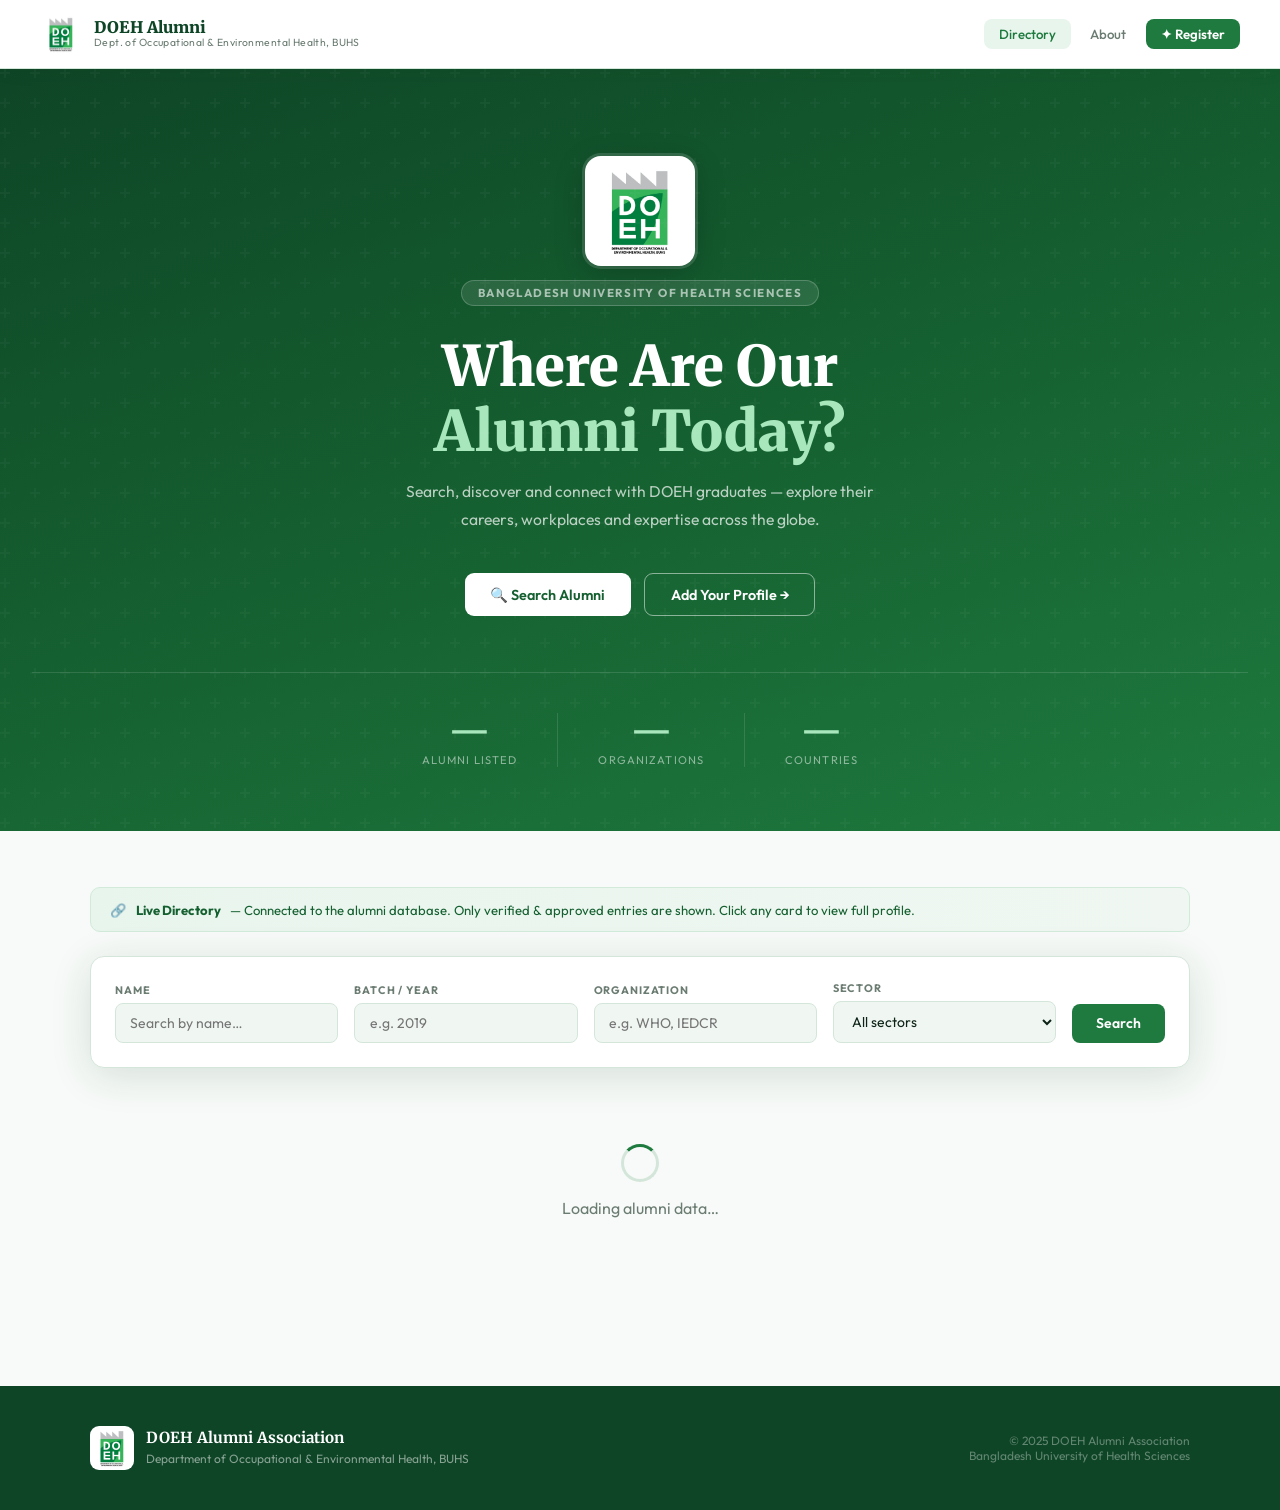
==== commit 009d0bac: "index.html" ====
--- a/index.html
+++ b/index.html
@@ -947,3 +947,4 @@
 </script>
 </body>
 </html>
+
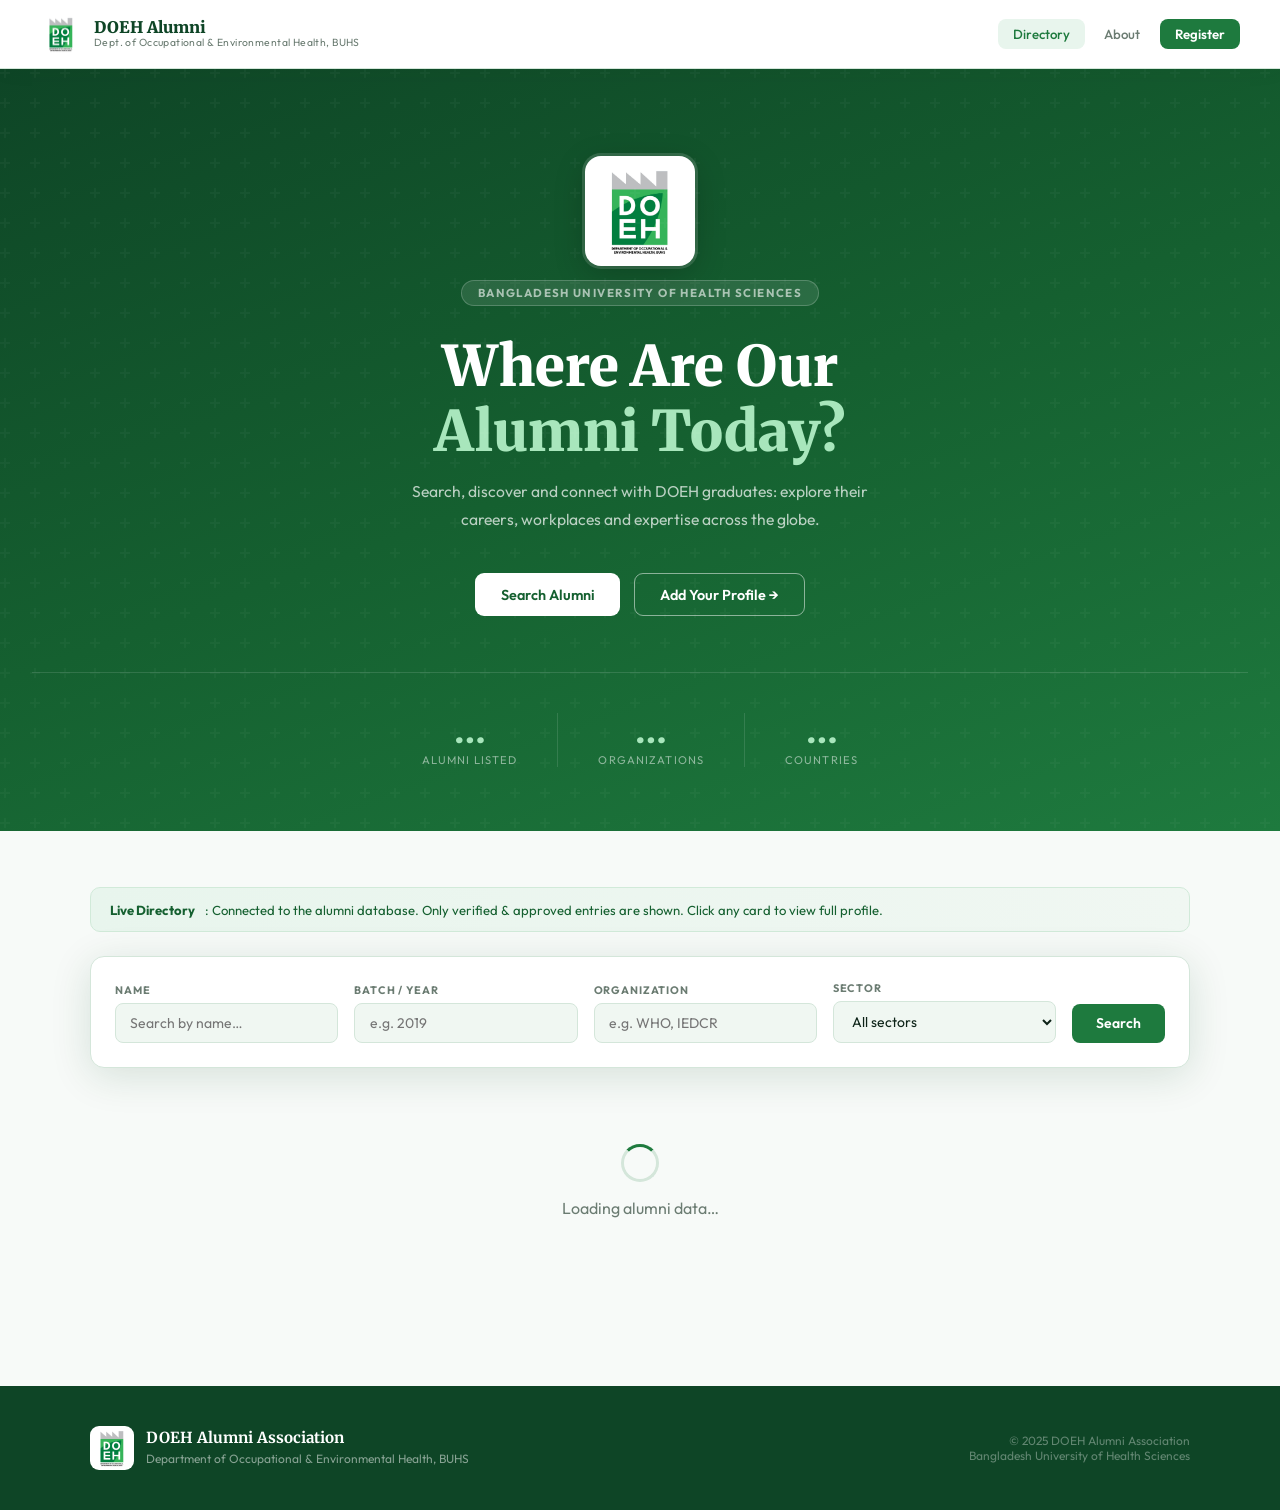
==== commit b02f0ba7: "Update index.html" ====
--- a/index.html
+++ b/index.html
@@ -3,19 +3,19 @@
 <head>
 <meta charset="UTF-8"/>
 <meta name="viewport" content="width=device-width, initial-scale=1.0"/>
-<title>DOEH Alumni Association — BUHS</title>
+<title>DOEH Alumni Association | BUHS</title>
 <link href="https://fonts.googleapis.com/css2?family=Merriweather:wght@400;700;900&family=Outfit:wght@300;400;500;600;700&display=swap" rel="stylesheet"/>
 <style>
 :root{
-  --green:#1e7a3e;--green2:#156030;--green3:#0e4526;
-  --green-light:#27a352;--green-pale:#e8f5ed;--green-dim:#d1ead9;
-  --white:#fff;--offwhite:#f7faf8;--cream:#f0f7f2;
-  --gray:#6b7c72;--gray2:#8fa396;--border:#d4e6da;--border2:#c2dbc9;
-  --navy:#0d2318;
-  --shadow:0 2px 16px rgba(14,69,38,.08);
-  --shadow-lg:0 8px 40px rgba(14,69,38,.14);
-  --shadow-xl:0 20px 60px rgba(14,69,38,.2);
-  --radius:14px;
+ --green:#1e7a3e;--green2:#156030;--green3:#0e4526;
+ --green-light:#27a352;--green-pale:#e8f5ed;--green-dim:#d1ead9;
+ --white:#fff;--offwhite:#f7faf8;--cream:#f0f7f2;
+ --gray:#6b7c72;--gray2:#8fa396;--border:#d4e6da;--border2:#c2dbc9;
+ --navy:#0d2318;
+ --shadow:0 2px 16px rgba(14,69,38,.08);
+ --shadow-lg:0 8px 40px rgba(14,69,38,.14);
+ --shadow-xl:0 20px 60px rgba(14,69,38,.2);
+ --radius:14px;
 }
 *,*::before,*::after{box-sizing:border-box;margin:0;padding:0}
 html{scroll-behavior:smooth;overflow-x:hidden;max-width:100%}
@@ -35,7 +35,7 @@
 .nb.admin-btn{border:1px solid var(--border2)}
 .nb.admin-btn:hover{border-color:var(--green);color:var(--green);background:var(--green-pale)}
 
-/* HAMBURGER — mobile only */
+/* HAMBURGER (mobile only) */
 .hamburger{display:none;flex-direction:column;justify-content:center;gap:5px;background:none;border:none;cursor:pointer;padding:.5rem;border-radius:8px;transition:background .18s}
 .hamburger:hover{background:var(--green-pale)}
 .hamburger span{display:block;width:22px;height:2px;background:var(--green3);border-radius:2px;transition:all .3s}
@@ -45,16 +45,16 @@
 
 /* Mobile dropdown menu */
 .mobile-menu{
-  display:none;
-  position:fixed;
-  top:68px;left:0;right:0;
-  background:var(--white);
-  box-shadow:0 8px 24px rgba(14,69,38,.12);
-  border-top:2px solid var(--green-dim);
-  z-index:199;
-  padding:.75rem 1.5rem 1.25rem;
-  flex-direction:column;
-  gap:.35rem;
+ display:none;
+ position:fixed;
+ top:68px;left:0;right:0;
+ background:var(--white);
+ box-shadow:0 8px 24px rgba(14,69,38,.12);
+ border-top:2px solid var(--green-dim);
+ z-index:199;
+ padding:.75rem 1.5rem 1.25rem;
+ flex-direction:column;
+ gap:.35rem;
 }
 .mobile-menu.open{display:flex}
 .mnb{background:none;border:none;cursor:pointer;font-family:'Outfit',sans-serif;font-size:.95rem;font-weight:500;color:var(--navy);padding:.75rem 1rem;border-radius:10px;transition:all .18s;text-align:left;width:100%}
@@ -64,10 +64,10 @@
 .mnb.admin-m{border:1px solid var(--border2)}
 
 @media(max-width:768px){
-  nav{padding:0 1.25rem}
-  .nav-links{display:none}
-  .hamburger{display:flex}
-  .nav-name small{display:none}
+ nav{padding:0 1.25rem}
+ .nav-links{display:none}
+ .hamburger{display:flex}
+ .nav-name small{display:none}
 }
 
 /* VIEWS */
@@ -144,70 +144,70 @@
 .empty{text-align:center;padding:4rem 2rem;color:var(--gray)}
 
 /* ════════════════════════════════
-   PROFILE MODAL
+ PROFILE MODAL
 ════════════════════════════════ */
 .modal-overlay{
-  position:fixed;inset:0;z-index:500;
-  background:rgba(10,30,18,.65);
-  backdrop-filter:blur(6px);
-  display:flex;align-items:center;justify-content:center;
-  padding:1.5rem;
-  opacity:0;pointer-events:none;
-  transition:opacity .25s;
+ position:fixed;inset:0;z-index:500;
+ background:rgba(10,30,18,.65);
+ backdrop-filter:blur(6px);
+ display:flex;align-items:center;justify-content:center;
+ padding:1.5rem;
+ opacity:0;pointer-events:none;
+ transition:opacity .25s;
 }
 .modal-overlay.open{opacity:1;pointer-events:all}
 .modal{
-  background:var(--white);border-radius:20px;
-  width:100%;max-width:680px;max-height:90vh;
-  overflow-y:auto;overflow-x:hidden;
-  box-shadow:var(--shadow-xl);
-  transform:scale(.95) translateY(20px);
-  transition:transform .3s ease;
-  position:relative;
+ background:var(--white);border-radius:20px;
+ width:100%;max-width:680px;max-height:90vh;
+ overflow-y:auto;overflow-x:hidden;
+ box-shadow:var(--shadow-xl);
+ transform:scale(.95) translateY(20px);
+ transition:transform .3s ease;
+ position:relative;
 }
 .modal-overlay.open .modal{transform:scale(1) translateY(0)}
 
 /* Modal hero banner */
 .modal-banner{
-  background:linear-gradient(135deg,var(--green3),var(--green));
-  padding:2rem 2rem 3.5rem;
-  position:relative;overflow:hidden;
+ background:linear-gradient(135deg,var(--green3),var(--green));
+ padding:2rem 2rem 3.5rem;
+ position:relative;overflow:hidden;
 }
 .modal-banner::before{
-  content:'';position:absolute;inset:0;
-  background:url("data:image/svg+xml,%3Csvg width='60' height='60' viewBox='0 0 60 60' xmlns='http://www.w3.org/2000/svg'%3E%3Cg fill='%23ffffff' fill-opacity='0.04'%3E%3Cpath d='M36 34v-4h-2v4h-4v2h4v4h2v-4h4v-2h-4zm0-30V0h-2v4h-4v2h4v4h2V6h4V4h-4zM6 34v-4H4v4H0v2h4v4h2v-4h4v-2H6zM6 4V0H4v4H0v2h4v4h2V6h4V4H6z'/%3E%3C/g%3E%3C/svg%3E")
+ content:'';position:absolute;inset:0;
+ background:url("data:image/svg+xml,%3Csvg width='60' height='60' viewBox='0 0 60 60' xmlns='http://www.w3.org/2000/svg'%3E%3Cg fill='%23ffffff' fill-opacity='0.04'%3E%3Cpath d='M36 34v-4h-2v4h-4v2h4v4h2v-4h4v-2h-4zm0-30V0h-2v4h-4v2h4v4h2V6h4V4h-4zM6 34v-4H4v4H0v2h4v4h2v-4h4v-2H6zM6 4V0H4v4H0v2h4v4h2V6h4V4H6z'/%3E%3C/g%3E%3C/svg%3E")
 }
 .modal-banner-logo{
-  position:absolute;top:1.25rem;right:1.5rem;
-  width:38px;height:38px;object-fit:contain;
-  background:white;border-radius:8px;padding:3px;
-  opacity:.9;
+ position:absolute;top:1.25rem;right:1.5rem;
+ width:38px;height:38px;object-fit:contain;
+ background:white;border-radius:8px;padding:3px;
+ opacity:.9;
 }
 .modal-close{
-  position:absolute;top:1rem;left:1.25rem;
-  width:32px;height:32px;border-radius:50%;
-  background:rgba(255,255,255,.15);border:none;cursor:pointer;
-  color:white;font-size:1.1rem;display:flex;align-items:center;justify-content:center;
-  transition:background .18s;
+ position:absolute;top:1rem;left:1.25rem;
+ width:32px;height:32px;border-radius:50%;
+ background:rgba(255,255,255,.15);border:none;cursor:pointer;
+ color:white;font-size:1.1rem;display:flex;align-items:center;justify-content:center;
+ transition:background .18s;
 }
 .modal-close:hover{background:rgba(255,255,255,.3)}
 
 /* Photo + name row */
 .modal-identity{
-  display:flex;align-items:flex-end;gap:1.25rem;
-  padding:0 2rem;
-  margin-top:-2.5rem;
-  position:relative;z-index:2;
-  margin-bottom:1.5rem;
+ display:flex;align-items:flex-end;gap:1.25rem;
+ padding:0 2rem;
+ margin-top:-2.5rem;
+ position:relative;z-index:2;
+ margin-bottom:1.5rem;
 }
 .modal-photo{
-  width:88px;height:88px;border-radius:50%;
-  border:4px solid var(--white);
-  box-shadow:0 4px 20px rgba(14,69,38,.2);
-  object-fit:cover;background:var(--green2);
-  flex-shrink:0;overflow:hidden;
-  display:flex;align-items:center;justify-content:center;
-  font-family:'Merriweather',serif;font-size:1.8rem;font-weight:900;color:white;
+ width:88px;height:88px;border-radius:50%;
+ border:4px solid var(--white);
+ box-shadow:0 4px 20px rgba(14,69,38,.2);
+ object-fit:cover;background:var(--green2);
+ flex-shrink:0;overflow:hidden;
+ display:flex;align-items:center;justify-content:center;
+ font-family:'Merriweather',serif;font-size:1.8rem;font-weight:900;color:white;
 }
 .modal-photo img{width:100%;height:100%;object-fit:cover}
 .modal-name-block{padding-bottom:.25rem}
@@ -219,11 +219,11 @@
 .modal-body{padding:0 2rem 2rem}
 .modal-section{margin-bottom:1.5rem}
 .modal-section-title{
-  font-size:.68rem;font-weight:700;color:var(--green);
-  text-transform:uppercase;letter-spacing:.1em;
-  margin-bottom:.75rem;padding-bottom:.4rem;
-  border-bottom:1.5px solid var(--green-dim);
-  display:flex;align-items:center;gap:.4rem;
+ font-size:.68rem;font-weight:700;color:var(--green);
+ text-transform:uppercase;letter-spacing:.1em;
+ margin-bottom:.75rem;padding-bottom:.4rem;
+ border-bottom:1.5px solid var(--green-dim);
+ display:flex;align-items:center;gap:.4rem;
 }
 .modal-row{display:flex;gap:.6rem;margin-bottom:.5rem;align-items:flex-start}
 .modal-row-icon{font-size:.95rem;flex-shrink:0;margin-top:.05rem}
@@ -234,19 +234,19 @@
 .modal-tag{background:var(--green-pale);color:var(--green2);font-size:.72rem;font-weight:600;padding:.25rem .65rem;border-radius:100px;border:1px solid var(--green-dim)}
 .modal-links-row{display:flex;gap:.65rem;flex-wrap:wrap;margin-top:.5rem}
 .modal-link-btn{
-  display:inline-flex;align-items:center;gap:.4rem;
-  padding:.45rem 1rem;border-radius:8px;
-  font-size:.8rem;font-weight:600;text-decoration:none;
-  border:1.5px solid var(--border);color:var(--navy);
-  transition:all .18s;background:var(--cream);
+ display:inline-flex;align-items:center;gap:.4rem;
+ padding:.45rem 1rem;border-radius:8px;
+ font-size:.8rem;font-weight:600;text-decoration:none;
+ border:1.5px solid var(--border);color:var(--navy);
+ transition:all .18s;background:var(--cream);
 }
 .modal-link-btn:hover{border-color:var(--green);color:var(--green);background:var(--green-pale)}
 .modal-dept-bar{
-  background:linear-gradient(90deg,var(--green3),var(--green2));
-  padding:.75rem 2rem;
-  font-size:.75rem;font-weight:700;color:rgba(255,255,255,.8);
-  letter-spacing:.06em;text-transform:uppercase;
-  display:flex;align-items:center;justify-content:space-between;
+ background:linear-gradient(90deg,var(--green3),var(--green2));
+ padding:.75rem 2rem;
+ font-size:.75rem;font-weight:700;color:rgba(255,255,255,.8);
+ letter-spacing:.06em;text-transform:uppercase;
+ display:flex;align-items:center;justify-content:space-between;
 }
 
 /* REGISTER */
@@ -311,16 +311,16 @@
 .footer-copy{font-size:.75rem;color:rgba(255,255,255,.35);text-align:right}
 
 @media(max-width:640px){
-  nav{padding:0 1rem}.nav-name small{display:none}
-  .hero,.sec{padding-left:1rem;padding-right:1rem}
-  .fgrid{grid-template-columns:1fr}.fcard{padding:1.5rem}
-  .form-wrap{padding:0 1rem 3rem}.admin-wrap{padding:1rem}
-  .hero-stats .stat{padding:0 1.25rem}
-  .footer-inner{flex-direction:column;text-align:center}.footer-copy{text-align:center}
-  .modal-identity{flex-direction:column;align-items:flex-start;gap:.75rem}
-  .modal-name{font-size:1.2rem}
-  .modal-body{padding:0 1.25rem 1.5rem}
-  .modal-banner{padding:2rem 1.25rem 3rem}
+ nav{padding:0 1rem}.nav-name small{display:none}
+ .hero,.sec{padding-left:1rem;padding-right:1rem}
+ .fgrid{grid-template-columns:1fr}.fcard{padding:1.5rem}
+ .form-wrap{padding:0 1rem 3rem}.admin-wrap{padding:1rem}
+ .hero-stats .stat{padding:0 1.25rem}
+ .footer-inner{flex-direction:column;text-align:center}.footer-copy{text-align:center}
+ .modal-identity{flex-direction:column;align-items:flex-start;gap:.75rem}
+ .modal-name{font-size:1.2rem}
+ .modal-body{padding:0 1.25rem 1.5rem}
+ .modal-banner{padding:2rem 1.25rem 3rem}
 }
 </style>
 </head>
@@ -328,266 +328,266 @@
 
 <!-- NAV -->
 <nav>
-  <div class="nav-brand" onclick="showView('home');closeMobileMenu()">
-    <img class="nav-logo-img" src="LOGO_PLACEHOLDER" alt="DOEH"/>
-    <div class="nav-name">DOEH Alumni<small>Dept. of Occupational &amp; Environmental Health, BUHS</small></div>
-  </div>
-  <div class="nav-links">
-    <button class="nb on" id="nb-home" onclick="showView('home')">Directory</button>
-    <button class="nb" id="nb-about" onclick="showView('about')">About</button>
-    <button class="nb primary" onclick="showView('register')">✦ Register</button>
-  </div>
-  <!-- Hamburger button — mobile only -->
-  <button class="hamburger" id="hamburger" onclick="toggleMobileMenu()" aria-label="Menu">
-    <span></span><span></span><span></span>
-  </button>
+ <div class="nav-brand" onclick="showView('home');closeMobileMenu()">
+ <img class="nav-logo-img" src="LOGO_PLACEHOLDER" alt="DOEH"/>
+ <div class="nav-name">DOEH Alumni<small>Dept. of Occupational &amp; Environmental Health, BUHS</small></div>
+ </div>
+ <div class="nav-links">
+ <button class="nb on" id="nb-home" onclick="showView('home')">Directory</button>
+ <button class="nb" id="nb-about" onclick="showView('about')">About</button>
+ <button class="nb primary" onclick="showView('register')"> Register</button>
+ </div>
+ <!-- Hamburger button (mobile only) -->
+ <button class="hamburger" id="hamburger" onclick="toggleMobileMenu()" aria-label="Menu">
+ <span></span><span></span><span></span>
+ </button>
 </nav>
 
 <!-- Mobile dropdown menu -->
 <div class="mobile-menu" id="mobile-menu">
-  <button class="mnb on" id="mnb-home" onclick="showView('home');closeMobileMenu()">📋 Directory</button>
-  <button class="mnb" id="mnb-about" onclick="showView('about');closeMobileMenu()">ℹ About</button>
-  <button class="mnb admin-m" id="mnb-admin" onclick="showView('admin');closeMobileMenu()">⚙ Admin</button>
-  <button class="mnb primary" onclick="showView('register');closeMobileMenu()">✦ Register</button>
+ <button class="mnb on" id="mnb-home" onclick="showView('home');closeMobileMenu()"> Directory</button>
+ <button class="mnb" id="mnb-about" onclick="showView('about');closeMobileMenu()">ℹ About</button>
+ <button class="mnb admin-m" id="mnb-admin" onclick="showView('admin');closeMobileMenu()"> Admin</button>
+ <button class="mnb primary" onclick="showView('register');closeMobileMenu()"> Register</button>
 </div>
 
 <!-- PROFILE MODAL -->
 <div class="modal-overlay" id="modal-overlay" onclick="closeModal(event)">
-  <div class="modal" id="modal">
-    <div class="modal-banner">
-      <button class="modal-close" onclick="closeModalDirect()">✕</button>
-      <img class="modal-banner-logo" src="LOGO_PLACEHOLDER" alt="DOEH"/>
-    </div>
-    <div class="modal-identity">
-      <div class="modal-photo" id="modal-photo"></div>
-      <div class="modal-name-block">
-        <div class="modal-name" id="modal-name"></div>
-        <div class="modal-batch-role" id="modal-batch-role"></div>
-      </div>
-    </div>
-    <div class="modal-body">
-      <div class="modal-section">
-        <div class="modal-section-title">💼 Current Position</div>
-        <div id="modal-position-rows"></div>
-      </div>
-      <div class="modal-section" id="modal-location-section">
-        <div class="modal-section-title">📍 Sector &amp; Location</div>
-        <div id="modal-location-rows"></div>
-      </div>
-      <div class="modal-section" id="modal-bio-section">
-        <div class="modal-section-title">📖 About</div>
-        <div class="modal-bio" id="modal-bio"></div>
-      </div>
-      <div class="modal-section" id="modal-expertise-section">
-        <div class="modal-section-title">🔬 Areas of Expertise</div>
-        <div class="modal-tags" id="modal-expertise-tags"></div>
-      </div>
-      <div class="modal-section" id="modal-contact-section">
-        <div class="modal-section-title">🔗 Connect</div>
-        <div class="modal-links-row" id="modal-links"></div>
-      </div>
-    </div>
-    <div class="modal-dept-bar">
-      <span>Alumni Profile · DOEH, BUHS</span>
-      <span id="modal-batch-tag"></span>
-    </div>
-  </div>
+ <div class="modal" id="modal">
+ <div class="modal-banner">
+ <button class="modal-close" onclick="closeModalDirect()"></button>
+ <img class="modal-banner-logo" src="LOGO_PLACEHOLDER" alt="DOEH"/>
+ </div>
+ <div class="modal-identity">
+ <div class="modal-photo" id="modal-photo"></div>
+ <div class="modal-name-block">
+ <div class="modal-name" id="modal-name"></div>
+ <div class="modal-batch-role" id="modal-batch-role"></div>
+ </div>
+ </div>
+ <div class="modal-body">
+ <div class="modal-section">
+ <div class="modal-section-title"> Current Position</div>
+ <div id="modal-position-rows"></div>
+ </div>
+ <div class="modal-section" id="modal-location-section">
+ <div class="modal-section-title"> Sector &amp; Location</div>
+ <div id="modal-location-rows"></div>
+ </div>
+ <div class="modal-section" id="modal-bio-section">
+ <div class="modal-section-title"> About</div>
+ <div class="modal-bio" id="modal-bio"></div>
+ </div>
+ <div class="modal-section" id="modal-expertise-section">
+ <div class="modal-section-title"> Areas of Expertise</div>
+ <div class="modal-tags" id="modal-expertise-tags"></div>
+ </div>
+ <div class="modal-section" id="modal-contact-section">
+ <div class="modal-section-title"> Connect</div>
+ <div class="modal-links-row" id="modal-links"></div>
+ </div>
+ </div>
+ <div class="modal-dept-bar">
+ <span>Alumni Profile · DOEH, BUHS</span>
+ <span id="modal-batch-tag"></span>
+ </div>
+ </div>
 </div>
 
 <!-- HOME -->
 <div id="view-home" class="view on">
-  <div class="hero">
-    <div class="hero-logo-wrap">
-      <img class="hero-logo" src="LOGO_PLACEHOLDER" alt="DOEH Logo"/>
-      <span class="hero-univ">Bangladesh University of Health Sciences</span>
-    </div>
-    <h1>Where Are Our<br/><em>Alumni Today?</em></h1>
-    <p>Search, discover and connect with DOEH graduates — explore their careers, workplaces and expertise across the globe.</p>
-    <div class="hero-btns">
-      <button class="btn btn-white" type="button" onclick="document.getElementById('dir').scrollIntoView({behavior:'smooth'})">🔍 Search Alumni</button>
-      <button class="btn btn-outline-w" type="button" onclick="showView('register')">Add Your Profile →</button>
-    </div>
-    <div class="hero-stats">
-      <div class="stat"><div class="stat-n" id="stat-total">—</div><div class="stat-l">Alumni Listed</div></div>
-      <div class="stat"><div class="stat-n" id="stat-orgs">—</div><div class="stat-l">Organizations</div></div>
-      <div class="stat"><div class="stat-n" id="stat-countries">—</div><div class="stat-l">Countries</div></div>
-    </div>
-  </div>
-
-  <div class="sec" id="dir">
-    <div class="sec-inner">
-      <div class="notice">🔗 <strong>Live Directory</strong> — Connected to the alumni database. Only verified &amp; approved entries are shown. Click any card to view full profile.</div>
-      <div class="search-wrap">
-        <div class="sg"><label>Name</label><input class="si" id="q-name" placeholder="Search by name…" oninput="renderGrid()"/></div>
-        <div class="sg"><label>Batch / Year</label><input class="si" id="q-batch" placeholder="e.g. 2019" oninput="renderGrid()"/></div>
-        <div class="sg"><label>Organization</label><input class="si" id="q-org" placeholder="e.g. WHO, IEDCR" oninput="renderGrid()"/></div>
-        <div class="sg"><label>Sector</label>
-          <select class="si" id="q-sector" onchange="renderGrid()">
-            <option value="">All sectors</option>
-            <option>Government / Public Health</option>
-            <option>International Organization (WHO, UN, etc.)</option>
-            <option>NGO / Development</option>
-            <option>Hospital / Clinical</option>
-            <option>Academia / Research</option>
-            <option>Industry / Private Sector</option>
-            <option>Consultancy</option>
-          </select>
-        </div>
-        <button class="search-go" onclick="renderGrid()">Search</button>
-      </div>
-      <div class="meta" id="meta"></div>
-      <div id="loading" class="loading"><div class="spinner"></div>Loading alumni data…</div>
-      <div class="grid" id="grid"></div>
-      <div class="empty" id="empty" style="display:none"><p style="font-size:2.5rem;margin-bottom:.5rem">🔭</p><p>No alumni found.<br/>Try different keywords.</p></div>
-    </div>
-  </div>
+ <div class="hero">
+ <div class="hero-logo-wrap">
+ <img class="hero-logo" src="LOGO_PLACEHOLDER" alt="DOEH Logo"/>
+ <span class="hero-univ">Bangladesh University of Health Sciences</span>
+ </div>
+ <h1>Where Are Our<br/><em>Alumni Today?</em></h1>
+ <p>Search, discover and connect with DOEH graduates: explore their careers, workplaces and expertise across the globe.</p>
+ <div class="hero-btns">
+ <button class="btn btn-white" type="button" onclick="document.getElementById('dir').scrollIntoView({behavior:'smooth'})"> Search Alumni</button>
+ <button class="btn btn-outline-w" type="button" onclick="showView('register')">Add Your Profile →</button>
+ </div>
+ <div class="hero-stats">
+ <div class="stat"><div class="stat-n" id="stat-total">…</div><div class="stat-l">Alumni Listed</div></div>
+ <div class="stat"><div class="stat-n" id="stat-orgs">…</div><div class="stat-l">Organizations</div></div>
+ <div class="stat"><div class="stat-n" id="stat-countries">…</div><div class="stat-l">Countries</div></div>
+ </div>
+ </div>
+
+ <div class="sec" id="dir">
+ <div class="sec-inner">
+ <div class="notice"> <strong>Live Directory</strong>: Connected to the alumni database. Only verified &amp; approved entries are shown. Click any card to view full profile.</div>
+ <div class="search-wrap">
+ <div class="sg"><label>Name</label><input class="si" id="q-name" placeholder="Search by name…" oninput="renderGrid()"/></div>
+ <div class="sg"><label>Batch / Year</label><input class="si" id="q-batch" placeholder="e.g. 2019" oninput="renderGrid()"/></div>
+ <div class="sg"><label>Organization</label><input class="si" id="q-org" placeholder="e.g. WHO, IEDCR" oninput="renderGrid()"/></div>
+ <div class="sg"><label>Sector</label>
+ <select class="si" id="q-sector" onchange="renderGrid()">
+ <option value="">All sectors</option>
+ <option>Government / Public Health</option>
+ <option>International Organization (WHO, UN, etc.)</option>
+ <option>NGO / Development</option>
+ <option>Hospital / Clinical</option>
+ <option>Academia / Research</option>
+ <option>Industry / Private Sector</option>
+ <option>Consultancy</option>
+ </select>
+ </div>
+ <button class="search-go" onclick="renderGrid()">Search</button>
+ </div>
+ <div class="meta" id="meta"></div>
+ <div id="loading" class="loading"><div class="spinner"></div>Loading alumni data…</div>
+ <div class="grid" id="grid"></div>
+ <div class="empty" id="empty" style="display:none"><p style="font-size:2.5rem;margin-bottom:.5rem"></p><p>No alumni found.<br/>Try different keywords.</p></div>
+ </div>
+ </div>
 </div>
 
 <!-- REGISTER -->
 <div id="view-register" class="view">
-  <div class="form-hero">
-    <img class="form-hero-logo" src="LOGO_PLACEHOLDER" alt="DOEH"/>
-    <h2>Join the Alumni Directory</h2>
-    <p>Share your journey and inspire the next generation of DOEH students.</p>
-  </div>
-  <div class="form-wrap">
-    <div class="fcard">
-      <div class="fsec">👤 Personal Information</div>
-      <div class="fgrid">
-        <div class="fg"><label class="fl">Full Name <span class="r">*</span></label><input class="fc" id="fn" placeholder="Dr. Ayesha Rahman"/></div>
-        <div class="fg"><label class="fl">Session <span class="r">*</span></label><input class="fc" id="fb" placeholder="e.g. 2017–2018"/></div>
-        <div class="fg"><label class="fl">Email Address</label><input class="fc" id="fe" type="email" placeholder="you@example.com"/></div>
-        <div class="fg"><label class="fl">Phone / WhatsApp</label><input class="fc" id="fp" placeholder="+880 …"/></div>
-      </div>
-      <div class="fsec">💼 Professional Details</div>
-      <div class="fgrid">
-        <div class="fg"><label class="fl">Current Designation <span class="r">*</span></label><input class="fc" id="fr" placeholder="Senior Occupational Health Officer"/></div>
-        <div class="fg"><label class="fl">Organization / Employer <span class="r">*</span></label><input class="fc" id="fo" placeholder="World Health Organization"/></div>
-        <div class="fg"><label class="fl">Sector / Industry</label>
-          <select class="fc" id="fse" onchange="toggleOtherSector(this)">
-            <option value="">Select sector…</option>
-            <option>Government / Public Health</option>
-            <option>International Organization (WHO, UN, etc.)</option>
-            <option>NGO / Development</option>
-            <option>Hospital / Clinical</option>
-            <option>Academia / Research</option>
-            <option>Industry / Private Sector</option>
-            <option>Consultancy</option>
-            <option>Other</option>
-          </select>
-          <input class="fc" id="fse-other" placeholder="Please specify your sector…" style="display:none;margin-top:.5rem"/>
-        </div>
-        <div class="fg"><label class="fl">Location (City, Country)</label><input class="fc" id="floc" placeholder="Dhaka, Bangladesh"/></div>
-        <div class="fg full"><label class="fl">Programme Completed at DOEH <span class="r">*</span></label>
-          <select class="fc" id="fprog">
-            <option value="">Select your programme…</option>
-            <option>BPH in Occupational &amp; Environmental Health &amp; Safety</option>
-            <option>MPH in Occupational Health &amp; Safety</option>
-            <option>MPH in Environmental Health &amp; Safety</option>
-          </select>
-        </div>
-        <div class="fg full"><label class="fl">Key Expertise</label><input class="fc" id="fex" placeholder="Occupational Health, Industrial Hygiene, EIA…"/><span class="fhint">Separate with commas</span></div>
-        <div class="fg full"><label class="fl">Bio / Career Summary <span class="fhint" style="text-transform:none;letter-spacing:0;font-weight:400">(career journey, PhD if any, achievements — max 250 words)</span></label><textarea class="fc" id="fbio" placeholder="Share your journey in up to 250 words. You may include:&#10;• Where you have worked and what you do&#10;• Any postgraduate studies or PhD after DOEH&#10;• Key achievements in occupational or environmental health&#10;• Research, publications or projects you are proud of&#10;• What drives your work in public health" style="min-height:160px" oninput="countWords(this)"></textarea>
-          <span class="fhint" id="bio-word-count">0 / 250 words</span>
-        </div>
-      </div>
-      <div class="fsec">🔗 Online Profiles</div>
-      <div class="fgrid">
-        <div class="fg"><label class="fl">LinkedIn URL</label><input class="fc" id="fli" placeholder="https://linkedin.com/in/…"/></div>
-        <div class="fg"><label class="fl">ResearchGate / Google Scholar</label><input class="fc" id="frg" placeholder="https://researchgate.net/…"/></div>
-        <div class="fg full"><label class="fl">Profile Photo URL <span class="fhint" style="text-transform:none;letter-spacing:0">(Google Drive shareable link or direct image URL)</span></label><input class="fc" id="fphoto" placeholder="https://drive.google.com/file/d/…"/><span class="fhint">Upload your photo to Google Drive → Share → Copy link → Paste here</span></div>
-      </div>
-      <div class="fsec">📄 CV / Resume</div>
-      <div class="fgrid">
-        <div class="fg full"><label class="fl">CV / Resume Link <span class="fhint" style="text-transform:none;letter-spacing:0;font-weight:400">(Google Drive shareable link to your CV — PDF only)</span></label>
-          <input class="fc" id="fcv" placeholder="https://drive.google.com/file/d/…"/>
-          <span class="fhint">Upload your CV to Google Drive → Share → Anyone with the link → Copy link → Paste here</span>
-        </div>
-      </div>
-      <div style="background:var(--green-pale);border:1px solid var(--green-dim);border-radius:10px;padding:1rem 1.2rem;margin-top:1rem">
-        <label style="display:flex;align-items:flex-start;gap:.75rem;cursor:pointer;font-size:.82rem;color:var(--green2);line-height:1.6">
-          <input type="checkbox" id="f-consent" style="margin-top:3px;accent-color:var(--green);width:15px;height:15px;flex-shrink:0"/>
-          <span>I agree that my profile information will be <strong>publicly visible</strong> on the DOEH Alumni Directory. I understand I can request removal or updates anytime by reaching out to the DOEH team.</span>
-        </label>
-      </div>
-
-
-
-      <div class="ffoot">
-        <button class="btn btn-ghost" onclick="showView('home')">Cancel</button>
-        <button class="btn btn-green" onclick="submitForm()" style="font-size:.95rem;padding:.75rem 2rem">✦ Submit My Profile</button>
-      </div>
-      <div class="succ-msg" id="succ"><span style="font-size:1.4rem">🎉</span><div><strong>Profile submitted!</strong><br/><span style="font-size:.82rem">Thank you! Your entry will appear after admin review.</span></div></div>
-    </div>
-  </div>
+ <div class="form-hero">
+ <img class="form-hero-logo" src="LOGO_PLACEHOLDER" alt="DOEH"/>
+ <h2>Join the Alumni Directory</h2>
+ <p>Share your journey and inspire the next generation of DOEH students.</p>
+ </div>
+ <div class="form-wrap">
+ <div class="fcard">
+ <div class="fsec"> Personal Information</div>
+ <div class="fgrid">
+ <div class="fg"><label class="fl">Full Name <span class="r">*</span></label><input class="fc" id="fn" placeholder="Dr. Ayesha Rahman"/></div>
+ <div class="fg"><label class="fl">Session <span class="r">*</span></label><input class="fc" id="fb" placeholder="e.g. 2017–2018"/></div>
+ <div class="fg"><label class="fl">Email Address</label><input class="fc" id="fe" type="email" placeholder="you@example.com"/></div>
+ <div class="fg"><label class="fl">Phone / WhatsApp</label><input class="fc" id="fp" placeholder="+880 …"/></div>
+ </div>
+ <div class="fsec"> Professional Details</div>
+ <div class="fgrid">
+ <div class="fg"><label class="fl">Current Designation <span class="r">*</span></label><input class="fc" id="fr" placeholder="Senior Occupational Health Officer"/></div>
+ <div class="fg"><label class="fl">Organization / Employer <span class="r">*</span></label><input class="fc" id="fo" placeholder="World Health Organization"/></div>
+ <div class="fg"><label class="fl">Sector / Industry</label>
+ <select class="fc" id="fse" onchange="toggleOtherSector(this)">
+ <option value="">Select sector…</option>
+ <option>Government / Public Health</option>
+ <option>International Organization (WHO, UN, etc.)</option>
+ <option>NGO / Development</option>
+ <option>Hospital / Clinical</option>
+ <option>Academia / Research</option>
+ <option>Industry / Private Sector</option>
+ <option>Consultancy</option>
+ <option>Other</option>
+ </select>
+ <input class="fc" id="fse-other" placeholder="Please specify your sector…" style="display:none;margin-top:.5rem"/>
+ </div>
+ <div class="fg"><label class="fl">Location (City, Country)</label><input class="fc" id="floc" placeholder="Dhaka, Bangladesh"/></div>
+ <div class="fg full"><label class="fl">Programme Completed at DOEH <span class="r">*</span></label>
+ <select class="fc" id="fprog">
+ <option value="">Select your programme…</option>
+ <option>BPH in Occupational &amp; Environmental Health &amp; Safety</option>
+ <option>MPH in Occupational Health &amp; Safety</option>
+ <option>MPH in Environmental Health &amp; Safety</option>
+ </select>
+ </div>
+ <div class="fg full"><label class="fl">Key Expertise</label><input class="fc" id="fex" placeholder="Occupational Health, Industrial Hygiene, EIA…"/><span class="fhint">Separate with commas</span></div>
+ <div class="fg full"><label class="fl">Bio / Career Summary <span class="fhint" style="text-transform:none;letter-spacing:0;font-weight:400">(career journey, PhD if any, achievements; max 250 words)</span></label><textarea class="fc" id="fbio" placeholder="Share your journey in up to 250 words. You may include:&#10;• Where you have worked and what you do&#10;• Any postgraduate studies or PhD after DOEH&#10;• Key achievements in occupational or environmental health&#10;• Research, publications or projects you are proud of&#10;• What drives your work in public health" style="min-height:160px" oninput="countWords(this)"></textarea>
+ <span class="fhint" id="bio-word-count">0 / 250 words</span>
+ </div>
+ </div>
+ <div class="fsec"> Online Profiles</div>
+ <div class="fgrid">
+ <div class="fg"><label class="fl">LinkedIn URL</label><input class="fc" id="fli" placeholder="https://linkedin.com/in/…"/></div>
+ <div class="fg"><label class="fl">ResearchGate / Google Scholar</label><input class="fc" id="frg" placeholder="https://researchgate.net/…"/></div>
+ <div class="fg full"><label class="fl">Profile Photo URL <span class="fhint" style="text-transform:none;letter-spacing:0">(Google Drive shareable link or direct image URL)</span></label><input class="fc" id="fphoto" placeholder="https://drive.google.com/file/d/…"/><span class="fhint">Upload your photo to Google Drive → Share → Copy link → Paste here</span></div>
+ </div>
+ <div class="fsec"> CV / Resume</div>
+ <div class="fgrid">
+ <div class="fg full"><label class="fl">CV / Resume Link <span class="fhint" style="text-transform:none;letter-spacing:0;font-weight:400">(Google Drive shareable link to your CV, PDF only)</span></label>
+ <input class="fc" id="fcv" placeholder="https://drive.google.com/file/d/…"/>
+ <span class="fhint">Upload your CV to Google Drive → Share → Anyone with the link → Copy link → Paste here</span>
+ </div>
+ </div>
+ <div style="background:var(--green-pale);border:1px solid var(--green-dim);border-radius:10px;padding:1rem 1.2rem;margin-top:1rem">
+ <label style="display:flex;align-items:flex-start;gap:.75rem;cursor:pointer;font-size:.82rem;color:var(--green2);line-height:1.6">
+ <input type="checkbox" id="f-consent" style="margin-top:3px;accent-color:var(--green);width:15px;height:15px;flex-shrink:0"/>
+ <span>I agree that my profile information will be <strong>publicly visible</strong> on the DOEH Alumni Directory. I understand I can request removal or updates anytime by reaching out to the DOEH team.</span>
+ </label>
+ </div>
+
+
+
+ <div class="ffoot">
+ <button class="btn btn-ghost" onclick="showView('home')">Cancel</button>
+ <button class="btn btn-green" onclick="submitForm()" style="font-size:.95rem;padding:.75rem 2rem"> Submit My Profile</button>
+ </div>
+ <div class="succ-msg" id="succ"><span style="font-size:1.4rem"></span><div><strong>Profile submitted!</strong><br/><span style="font-size:.82rem">Thank you! Your entry will appear after admin review.</span></div></div>
+ </div>
+ </div>
 </div>
 
 <!-- ADMIN -->
 <div id="view-admin" class="view">
-  <div class="admin-hero"><h2>⚙ Admin Panel</h2><p>Review and approve alumni submissions.</p></div>
-  <div id="admin-login-wrap" class="admin-wrap">
-    <div class="admin-login">
-      <h3>🔐 Admin Login</h3>
-      <div class="fg" style="margin-bottom:.9rem"><label class="fl">Password</label><input class="fc" id="admin-pw" type="password" placeholder="Enter admin password" onkeydown="if(event.key==='Enter')adminLogin()"/></div>
-      <button class="btn btn-green" style="width:100%;justify-content:center" onclick="adminLogin()">Login</button>
-      <p id="login-err" style="color:#dc2626;font-size:.78rem;margin-top:.6rem;text-align:center;display:none">Incorrect password.</p>
-    </div>
-  </div>
-  <div id="admin-dash" style="display:none">
-    <div class="admin-wrap">
-      <div class="admin-stats">
-        <div class="a-stat"><div class="a-stat-n" id="adm-total">0</div><div class="a-stat-l">Total</div></div>
-        <div class="a-stat"><div class="a-stat-n" id="adm-pending">0</div><div class="a-stat-l">Pending</div></div>
-        <div class="a-stat"><div class="a-stat-n" id="adm-approved">0</div><div class="a-stat-l">Approved</div></div>
-        <div class="a-stat"><div class="a-stat-n" id="adm-rejected">0</div><div class="a-stat-l">Rejected</div></div>
-      </div>
-      <div class="how-to">
-        <strong>📋 How to approve:</strong><br/>
-        1. Open <strong>DOEH Alumni Data</strong> Google Sheet → find the row<br/>
-        2. In the <strong>Status</strong> column type <code style="background:white;padding:.1rem .35rem;border-radius:4px">Approved</code> → Enter<br/>
-        3. Click <strong>Refresh Data</strong> — they appear on the directory instantly ✅<br/>
-        4. For photos: paste the Google Drive shareable link in the <strong>Photo URL</strong> column
-      </div>
-      <div style="display:flex;gap:.75rem;margin-bottom:1.25rem;flex-wrap:wrap">
-        <button class="btn btn-green" onclick="loadSheetData()">🔄 Refresh Data</button>
-        <button class="btn btn-ghost" onclick="adminLogout()">Logout</button>
-      </div>
-      <div class="admin-table-wrap">
-        <table>
-          <thead><tr><th>#</th><th>Name</th><th>Batch</th><th>Designation</th><th>Organization</th><th>Location</th><th>Email</th><th>Status</th></tr></thead>
-          <tbody id="admin-tbody"><tr><td colspan="8" style="text-align:center;color:var(--gray);padding:2rem">Loading…</td></tr></tbody>
-        </table>
-      </div>
-    </div>
-  </div>
+ <div class="admin-hero"><h2> Admin Panel</h2><p>Review and approve alumni submissions.</p></div>
+ <div id="admin-login-wrap" class="admin-wrap">
+ <div class="admin-login">
+ <h3> Admin Login</h3>
+ <div class="fg" style="margin-bottom:.9rem"><label class="fl">Password</label><input class="fc" id="admin-pw" type="password" placeholder="Enter admin password" onkeydown="if(event.key==='Enter')adminLogin()"/></div>
+ <button class="btn btn-green" style="width:100%;justify-content:center" onclick="adminLogin()">Login</button>
+ <p id="login-err" style="color:#dc2626;font-size:.78rem;margin-top:.6rem;text-align:center;display:none">Incorrect password.</p>
+ </div>
+ </div>
+ <div id="admin-dash" style="display:none">
+ <div class="admin-wrap">
+ <div class="admin-stats">
+ <div class="a-stat"><div class="a-stat-n" id="adm-total">0</div><div class="a-stat-l">Total</div></div>
+ <div class="a-stat"><div class="a-stat-n" id="adm-pending">0</div><div class="a-stat-l">Pending</div></div>
+ <div class="a-stat"><div class="a-stat-n" id="adm-approved">0</div><div class="a-stat-l">Approved</div></div>
+ <div class="a-stat"><div class="a-stat-n" id="adm-rejected">0</div><div class="a-stat-l">Rejected</div></div>
+ </div>
+ <div class="how-to">
+ <strong> How to approve:</strong><br/>
+ 1. Open <strong>DOEH Alumni Data</strong> Google Sheet → find the row<br/>
+ 2. In the <strong>Status</strong> column type <code style="background:white;padding:.1rem .35rem;border-radius:4px">Approved</code> → Enter<br/>
+ 3. Click <strong>Refresh Data</strong>. They appear on the directory instantly <br/>
+ 4. For photos: paste the Google Drive shareable link in the <strong>Photo URL</strong> column
+ </div>
+ <div style="display:flex;gap:.75rem;margin-bottom:1.25rem;flex-wrap:wrap">
+ <button class="btn btn-green" onclick="loadSheetData()"> Refresh Data</button>
+ <button class="btn btn-ghost" onclick="adminLogout()">Logout</button>
+ </div>
+ <div class="admin-table-wrap">
+ <table>
+ <thead><tr><th>#</th><th>Name</th><th>Batch</th><th>Designation</th><th>Organization</th><th>Location</th><th>Email</th><th>Status</th></tr></thead>
+ <tbody id="admin-tbody"><tr><td colspan="8" style="text-align:center;color:var(--gray);padding:2rem">Loading…</td></tr></tbody>
+ </table>
+ </div>
+ </div>
+ </div>
 </div>
 
 <!-- ABOUT -->
 <div id="view-about" class="view">
-  <div class="about-hero">
-    <img class="about-hero-logo" src="LOGO_PLACEHOLDER" alt="DOEH"/>
-    <h2>About DOEH Alumni Association</h2>
-    <p>Connecting graduates of the Department of Occupational and Environmental Health, BUHS — building a stronger professional community.</p>
-  </div>
-  <div class="sec"><div class="sec-inner">
-    <div class="about-grid">
-      <div class="acard"><div class="acard-ico">🎓</div><h3>Our Mission</h3><p>To bridge the gap between students and working professionals, creating a network of mentorship and opportunity in occupational and environmental health.</p></div>
-      <div class="acard"><div class="acard-ico">🌐</div><h3>The Directory</h3><p>A live, searchable database of DOEH alumni — their current roles, organizations, expertise and contact details — updated as new members register.</p></div>
-      <div class="acard"><div class="acard-ico">🤝</div><h3>For Students</h3><p>Browse alumni profiles to understand career paths, reach out for mentorship and discover opportunities in your field of interest.</p></div>
-      <div class="acard"><div class="acard-ico">📬</div><h3>Stay Connected</h3><p>Keep your profile up to date so classmates and upcoming students can find and learn from your career journey. Together we grow the DOEH legacy.</p></div>
-    </div>
-  </div></div>
+ <div class="about-hero">
+ <img class="about-hero-logo" src="LOGO_PLACEHOLDER" alt="DOEH"/>
+ <h2>About DOEH Alumni Association</h2>
+ <p>Connecting graduates of the Department of Occupational and Environmental Health, BUHS. Building a stronger professional community.</p>
+ </div>
+ <div class="sec"><div class="sec-inner">
+ <div class="about-grid">
+ <div class="acard"><div class="acard-ico"></div><h3>Our Mission</h3><p>To bridge the gap between students and working professionals, creating a network of mentorship and opportunity in occupational and environmental health.</p></div>
+ <div class="acard"><div class="acard-ico"></div><h3>The Directory</h3><p>A live, searchable database of DOEH alumni, including their current roles, organizations, expertise and contact details. Updated as new members register.</p></div>
+ <div class="acard"><div class="acard-ico"></div><h3>For Students</h3><p>Browse alumni profiles to understand career paths, reach out for mentorship and discover opportunities in your field of interest.</p></div>
+ <div class="acard"><div class="acard-ico"></div><h3>Stay Connected</h3><p>Keep your profile up to date so classmates and upcoming students can find and learn from your career journey. Together we grow the DOEH legacy.</p></div>
+ </div>
+ </div></div>
 </div>
 
 <!-- FOOTER -->
 <footer>
-  <div class="footer-inner">
-    <div class="footer-brand">
-      <img class="footer-logo" src="LOGO_PLACEHOLDER" alt="DOEH"/>
-      <div class="footer-text"><strong>DOEH Alumni Association</strong><span>Department of Occupational &amp; Environmental Health, BUHS</span></div>
-    </div>
-    <div class="footer-copy">© 2025 DOEH Alumni Association<br/>Bangladesh University of Health Sciences</div>
-  </div>
+ <div class="footer-inner">
+ <div class="footer-brand">
+ <img class="footer-logo" src="LOGO_PLACEHOLDER" alt="DOEH"/>
+ <div class="footer-text"><strong>DOEH Alumni Association</strong><span>Department of Occupational &amp; Environmental Health, BUHS</span></div>
+ </div>
+ <div class="footer-copy">© 2025 DOEH Alumni Association<br/>Bangladesh University of Health Sciences</div>
+ </div>
 </footer>
 
 <script>
@@ -595,16 +595,16 @@
 const SHEET_NAME='Alumni Directory';
 const ADMIN_PASSWORD='doeh2024';
 
-// Column indices — add Photo URL as column 14
+// Column indices: Photo URL is column 14
 const C={name:1,batch:2,role:3,org:4,sector:5,loc:6,email:7,phone:8,exp:9,bio:10,li:11,rg:12,status:13,photo:14,programme:15,cv:16};
 
 const AV_COLORS=[
-  'linear-gradient(135deg,#1e7a3e,#0e4526)',
-  'linear-gradient(135deg,#156030,#27a352)',
-  'linear-gradient(135deg,#0e4526,#1e7a3e)',
-  'linear-gradient(135deg,#27a352,#156030)',
-  'linear-gradient(135deg,#0d4a28,#23a352)',
-  'linear-gradient(135deg,#1a6634,#0c3d20)',
+ 'linear-gradient(135deg,#1e7a3e,#0e4526)',
+ 'linear-gradient(135deg,#156030,#27a352)',
+ 'linear-gradient(135deg,#0e4526,#1e7a3e)',
+ 'linear-gradient(135deg,#27a352,#156030)',
+ 'linear-gradient(135deg,#0d4a28,#23a352)',
+ 'linear-gradient(135deg,#1a6634,#0c3d20)',
 ];
 
 let DATA=[];
@@ -613,338 +613,337 @@
 // LOGO
 const LOGO_B64='/9j/4AAQSkZJRgABAQEAYABgAAD/4QAiRXhpZgAATU0AKgAAAAgAAQESAAMAAAABAAEAAAAAAAD/2wBDAAIBAQIBAQICAgICAgICAwUDAwMDAwYEBAMFBwYHBwcGBwcICQsJCAgKCAcHCg0KCgsMDAwMBwkODw0MDgsMDAz/2wBDAQICAgMDAwYDAwYMCAcIDAwMDAwMDAwMDAwMDAwMDAwMDAwMDAwMDAwMDAwMDAwMDAwMDAwMDAwMDAwMDAwMDAz/wAARCAUiBAADASIAAhEBAxEB/8QAHwAAAQUBAQEBAQEAAAAAAAAAAAECAwQFBgcICQoL/[base64]/8QAHwEAAwEBAQEBAQEBAQAAAAAAAAECAwQFBgcICQoL/[base64]/9oADAMBAAIRAxEAPwD9/[base64]/lVb/AIS7Sf8AoJ6d/wCBKf415N+2tkfD3TSDtzqAHGcn5JPSvmTaff8A76/+vVRjcmUrH3p/wl2k/wDQT07/AMCU/wAaP+Eu0n/oJ6d/4Ep/jXwXtPv/AN9f/Xo2n3/76/8Ar1XITzs+9P8AhLtJ/wCgnp3/AIEp/jR/wl2k/wDQT07/AMCU/wAa+C9p9/8Avr/69G0+/wD31/8AXo5A52fen/CXaT/0E9O/8CU/xo/4S7Sf+gnp3/gSn+NfBe0+/wD31/8AXo2n3/76/wDr0cgc7PvT/hLtJ/6Cenf+BKf40f8ACXaT/wBBPTv/AAJT/Gvgvaff/vr/AOvRtPv/AN9f/Xo5A52fen/CXaT/ANBPTv8AwJT/ABo/4S7Sf+gnp3/gSn+NfBe0+/8A31/9ejaff/vr/wCvRyBzs+9P+Eu0n/oJ6d/4Ep/jR/wl2k/9BPTv/AlP8a+C9p9/++v/AK9G0+//AH1/9ejkDnZ96f8ACXaT/wBBPTv/AAJT/Gj/AIS7Sf8AoJ6d/wCBKf418F7T7/8AfX/16Np9/wDvr/69HIHOz70/4S7Sf+gnp3/gSn+NH/CXaT/0E9O/8CU/xr4L2n3/AO+v/r0bT7/99f8A16OQOdn3p/wl2k/9BPT/APwJT/Gr0UyTRq6Mro43KynIYeor8/[base64]/AAJ/[base64]/CgD6tBB6HNFUdE1218QabBd2dxFcW1yoaJ1YHcO/TuKu7h6jrigBaKKKACiiigAooooAKKKKACiiigAooooAKKKKACiiigAooooAKDyKKKAOd+JHjFvAngvUNYFubj7BGspj6bvmwR9cU7wJ47074h+H7fUtOmSSNsKysfnhburDsfTNY37Rhx8FPEZ5/49v/ZhXyz8Mfijqfws15L2wfdEXxPau37u4BH6fXtQB9v5B7jmiuW+F3xU0v4qeHxfWEwWRMCeBuHt27gjrg+tdRuGSMjIoAWiiigAooooAKKKKACiiigAooooAKKKKACiiigAooooAKKKKACiiigAoboaKG6GgDxf9tb/AJJxp3/YRH/oD18x19Oftrf8k407/sIj/wBAevmOriTIKKKKZIUUUUAFFFFABRRRQAUUUUAFFFFABRRRQAUUUUAI/wBw/Svun4Z/8k80L/sHwf8Aota+Fn+4fpX3T8M/+SeaF/2D4P8A0WtTIqJuUUUVJQUUUUAFFFFABRRRQAUUUUAFFFFABRRRQAUUUUAFFFFABRRRQAUUUUAFFFFABRRRQAUUUUAFFFFABRRRQAUUUUAFZHxA/wCRF1n/AK8Zv/RbVr1kfED/AJEXWf8Arxm/9FtTQnsfCQ4Pc89jg9DXa/CD42an8J9UQQst1ps7A3NntbY3P3kzyrAfma4of1/oaMA8HpWjMon3N4F8e6X8QtDj1DTrqOWPgOu4boG7qw7fjW7uGcZGa+G/h78RdU+GmvJf6bORIuFkiY/u5xnpj+vavq/4P/GXS/ixpCy2reRdxACe1cgNG3cjuV96ho0idtRSBgcYI56e9LUlBRRRQAUUUUAFFFFABRRRQAUUUUAFFFFABRRRQAUUUUAJJ/q2+lfAeof8f0/X/XN0OD1Nffkn+rb6V8B6j/x+z/8AXZv5mriTI6v4O/GjU/hJqgeFvtenTsDc2RJCNz95c/dYflmvrD4f/EPS/iRoiahplwsiAhZIzw8DH+Fh/Kvh09Omfb1ra8C/EDUvhxr0Wo6XcOrxDa8T5MVyvdWX9M0pBE+6fMXn5hwcdaWuG+D/AMbdK+LenAwP9m1KFR59pIw3qe5H95f5V3G8ZPI496koWiiigAooooAKKKKACiiigAooooAKKKKACiiigAooooAKKKKAOH/aL/5Ir4j/AOvb/wBmFfGf8A4zxX2Z+0X/AMkV8R/9e3/swr4zH3R9KuJMjY8DeOtS+HfiOHU9MnKzw4VlY4juFzyrD9M19Z/Bv416X8W9JSSDNvf24xPaOcMh7kDqR718aYz7VoeGvEt74S1eO/0+5e3uo2VgVPBwc8jvSkET7z3A9xzS15x8DPj5YfFix+zy7bTWbdR51uWAEgH8aeo9cdK9G3AHqOKkoWiiigAooooAKKKKACiiigAooooAKKKKACiiigAooooAKKKKACg9DRRQB4v+2t/yTjTv+wiP/QJK+Y6+nf21f+Scad/2ER/6BJXzFVxJkFFFFMkKKKKACiiigAooooAKKKKACiiigAooooAKKKKAEf7h+lfdPwz/AOSeaF/2D4P/AEWtfCz/AHD9K+6fhn/yTzQv+wfB/wCi1qZFRNyiiipKCiiigAooooAKKKKACiiigAooooAKKKKACiiigAooooAKKKKACiiigAooooAKKKKACiiigAooooAKKKKACiiigArI+IH/ACIus/8AXjN/6Latesj4gf8AIi6z/wBeM3/otqaE9j4SH9f6Gigf1/oaK1ZlEDyKvaH4jvfC2rxXumzyWdxEQwZW4JByMjv9Ko0q/eHAPsTjNSUfWfwK/aHsvifCtjfeXZa4ijfGWAW4x/Enr9BXqGR61+ftpPLZzRzQTTxTQHMbxP5boe2D7V9G/AD9qBNeFvo/iWaOO++VIb1htjuOcBWHZvfoallRPdaKRZFfowPGeD2pQQw4OakoKKKKACiiigAooooAKKKKACiiigAooooAKKKKAEk/1bfSvgPUf+P2f/rs38zX35J/q2+lfAeo/wDH7P8A9dm/mauJMiCjGevAoopklzSNcvPD2oR3thcy2d1CQySRNg5ByMjvX058B/2kbT4gLBpeqiGw1lAFQjiK690J6Me46ntXyueB3pUZ4ZQ6MySxY8uRWIx+XNJoEz9AyQKK+evgH+1KWNvo3iabaxxHb3rYxjoFlPQexHTvX0DDOtxEjoysjAEEHIYHoRUtWLuSUUUUhhRRRQAUUUUAFFFFABRRRQAUUUUAFFFFABRRRQBw/wC0X/yRXxH/ANe3/swr4zH3R9K+zP2i/wDkiviP/r2/9mFfGY+6PpVxJkFGcds+3rRRTJJ9H1e70K/gurO4mtrm2bdFJEcMjA5H1Ge1fUnwG/aLsviL5Wl6iIrPW4VCqBxHdDuUJ6H1HftXyoDtOcZx26ZqS0upLKeGWCWWKWBtySI214z1BB74pNAmff4YHoQaWvEv2fv2moPFBt9G8QSJBqh2xw3TYCXfOFBPQPnt3r20EHoRUNGgUUUUAFFFFABRRRQAUUUUAFFFFABRRRQAUUUUAFFFFABQehoooA8Z/bUH/FttPPb+0R/6BJXzDX1B+2rx8MdO9tST/wBFS18v1cSZBRRRTJCiiigAooooAKKKKACiiigAooooAKKKKACiiigBH+4fpX3T8M/+SeaF/wBg+D/0WtfCz/cP0r7p+Gf/ACTzQv8AsHwf+i1qZFRNyiiipKCiiigAooooAKKKKACiiigAooooAKKKKACiiigAooooAKKKKACiiigAooooAKKKKACiiigAooooAKKKKACiiigArI+IH/Ii6z/14zf+i2rXrI+IH/Ii6z/14zf+i2poT2PhIf1/oaKB/X+horVmUQoooqSgozjuw91OCPp70UUAe0/Ab9p+Xwu0Gk+IpGl07hYbonL2vYKx7r6ntX0lYXsepWsdxBJHPDMA8bocqVPuK+BD0OQxHoDgn6V6P8Dv2hb74V3i2d2JL3RHYF4QSWt/9qL+q9+1TJFRPr3IorN8L+KLHxho0OoafcR3NrOAVZSDtPcHHcelaO4eoqShaKKKACiiigAooooAKKKKACiiigAooooAST/Vt9K+A9R/4/Z/+uzfzNffkn+rb6V8B6j/AMfs/wD12b+Zq4kyIKKKKZIUUUUAAGTzj8a9X+Bv7S154Blj07WZJrzRjxHIf3k9l9MfeX2615RQOo6/gcH86APvXQddtPEOmwXllcQ3FrdqHheMjDjv+Iq8HBJAIJHB56V8YfCH42ap8J9SHlubvTJWH2m0blG5+8ncMB6cGvrLwL4+0v4iaMl/ptyk0YIDruG+FiPusOx+tQ0WjeopNwz1HFLSGFFFFABRRRQAUUUUAFFFFABRRRQAUUUUAcP+0X/yRXxH/wBe3/swr4zH3R9K+zP2i/8AkiviP/r2/wDZhXxmPuj6VcSZBRRRTJCiiigBUYo4IYqQcggkEe/HNfQH7PP7Tgk+z6H4ludrrhLa+kwAR0Cynpn0I6d6+fqMZoBM/QJJVkQMrKysAQQcgg9KdnNfM/7O37SjeHWg0PxBKzWGQtteO2Wt8nG1yeq+/avpK1u47yGOSN1ljkXerqcgj1qLF3JqKKKQwooooAKKKKACiiigAooooAKKKKACiiigAooooA8b/bY/5JnYf9hKP/0VLXy/X1B+2uCfhlY/9hKP/wBFy18v1cSZBRRRTJCiiigAooooAKKKKACiiigAooooAKKKKACiiigBH+4fpX3T8M/+SeaF/wBg+D/0WtfCz/cP0r7p+Gf/ACTzQv8AsHwf+i1qZFRNyiiipKCiiigAooooAKKKKACiiigAooooAKKKKACiiigAooooAKKKKACiiigAooooAKKKKACiiigAooooAKKKKACiiigArI+IH/Ii6z/14zf+i2rXrI+IH/Ii6z/14zf+i2poT2PhIf1/oaKB/X+horVmUQoooqSgooooAKMZ7BvYnANFFAHV/Cj4uan8Kdca5sm8+1nIE9tISEuB3xn7hA719Z/DP4oaV8UtCS+02cNjCywvgSwN3DL1A9CetfEIOD61reDPHOpfDzXI9S0y6eG4h4OQWjmXuGQdamRUT7tLAdxzS1598GPjtpnxatVjBWy1iJQZrRmBY46sh6Mp9ulegBge4qShaKKKACiiigAooooAKKKKACiiigBJP9W30r4D1H/j9n/67N/M19+Sf6tvpXwHqP8Ax+z/APXZv5mriTIgooopkhRRRQAUUUUAB6dM+3rW58P/AIiar8Ntejv9LnZWT5Wic/u5weoYf1rDoHXrigD7M+EHxp0j4q6XEbeSO31CJf3to7YdD3Kjqw967cMCeor4H0LXbrwvqkN9ZXEtrdWx3LJGfQ56d6+ofgZ+0hZ/EWKHT9U8nT9bTAC52x3PuhPc9xUtFRPWKKMj1FFSUFFFFABRRRQAUUUUAFFFFABRRRQBw/7Rf/JFfEf/AF7f+zCvjMfdH0r7M/aL/wCSK+I/+vb/ANmFfGY+6PpVxJkFFFFMkKKKKACiiigAPA6A+x6GvWPgB+0XP8Opo9K1V3uNFkICPnLWRJ9/vL/KvJ6VTtYH09s0Afe+lata63Zw3dpNFcQXCho5Y23K4/Crma+PfgT8dr34TagltcmS70W5YGWINveE5+8n+FfWPhrxJZ+LNGhv9PuY7u0uACjowbHqDjuPSoaLRo0Um4DuKWkMKKKKACiiigAooooAKKKKACiiigAooooA8e/bT4+F9l/2EU/9Fy18uV9Rftq/8kvsf+wkn/oqSvl2riTIKKKKZIUUUUAFFFFABRRRQAUUUUAFFFFABRRRQAUUUUAI/wBw/Svun4Z/8k80L/sHwf8Aota+Fn+4fpX3T8M/+SeaF/2D4P8A0WtTIqJuUUUVJQUUUUAFFFFABRRRQAUUUUAFFFFABRRRQAUUUUAFFFFABRRRQAUUUUAFFFFABRRRQAUUUUAFFFFABRRRQAUUUUAFZHxA/wCRF1n/AK8Zv/RbVr1kfED/AJEXWf8Arxm/9FtTQnsfCQ/r/Q0UD+v9DRWrMohRRRUlBRRRQAUUUUAFKOoxxSUUAWtG1y68N6nBeWU0ttc2rBklibDEg5HHcV9N/Af9pq18fpDpesPDaawCERxxFe84G0n7rf7J5PbNfLWSOnWlSUxsGVmicfxLkEe/HP5UmgTP0DyM9aK+e/2f/wBqPzZbbRPEkmz7sdtfOQOOgWU9B7EdO9fQSTJIisrqysAQQcgg9DU2LuOoozRSGFFFFABRRRQAUUUUAJJ/q2+lfAeo/wDH7P8A9dm/ma+/JP8AVt9K+A9R/wCP2f8A67N/M1cSZEFFFFMkKKKKACiiigAooooAKWOR7OZXjZkkiIKSqxBU/hzikooA+gvgF+1Gtw1vpHiWYROMRwX8hADDpiU9B7EdO9fQEcySxLIrqyMAysDkEHoQa/P3APXGO+a9a+BX7TV34FeDS9aaW70gnCSMd01n9D0K+3WpkVE+qiQOpFFU9H1m28QWEV3Zzx3FtMoZJY2DKw9OO9XMgnqOKkoKKKKACiiigAooooAKKKKAOH/aL/5Ir4j/AOvb/wBmFfGY+6PpX2Z+0X/yRXxH/wBe3/swr4zH3R9KuJMgooopkhRRRQAUUUUAFFFFAAMZ5ziu0+DXxo1H4Sa4JIy1zp1wf9KtGbKkf319GA7d64ug4A56UAfdPgvxrp/jzQ4b/TrlJoZMZ5BaM/3WHY/WtsEHpzXxB8MPijqvwr8RJd2LpJC2FntGJ8ucH07A+/avrr4a/E7S/ijoKX+nThiuFmiYgSQN3Vl6j2J61LRUTpaKQMCSARkdR6UtSUFFFFABRRRQAUUUUAFFFFABRRRQB47+2t/yS2y/7Ccf/ouWvl2vqL9tb/kltl/2E4//AEXLXy7VxJkFFFFMkKKKKACiiigAooooAKKKKACiiigAooooAKKKKAEf7h+lfdPwz/5J5oX/AGD4P/Ra18LP9w/Svun4Z/8AJPNC/wCwfB/6LWpkVE3KKKKkoKKKKACiiigAooooAKKKKACiiigAooooAKKKKACiiigAooooAKKKKACiiigAooooAKKKKACiiigAooooAKKKKACsj4gf8iLrP/XjN/6Latesj4gf8iLrP/XjN/6LamhPY+Eh/X+hooH9f6GitWZRCiiipKCiiigAooooAKKKKACiiigA4PXGO+QSP0r1v4E/tLXPgSSLS9Zaa80liBHKTuls+egP8S+3WvJKMZ68CgD740nV7XXLGK8tJop4J1DRyIdwYH6d6thg3Qg18b/Bb466j8Jr9EYvcaNKw+02zNvZBnlk/DsK+rvBnjnTfHukRX+mXEdxAwAYhhuiY/wsOx+tSyom3RSbxkDIyenPWlqSgooooAKKKKAEk/1bfSvgPUf+P2f/AK7N/M19+Sf6tvpXwHqP/H7P/wBdm/mauJMiCiiimSFFFFABRRRQAUUUUAFFFFABRnHt+GaKKAO4+Dnxw1H4QX7LGBeaVOQbi1diSn+0h/pX1f4G8c6Z8QdCh1HTp0liYAMu4boSf4WHb8a+GDjHI3DuPWt74ffEPUvhr4gTUdOnZXUBZYmbMUo/u4/r2qZFRPuXcM9RxS1xHwi+NGk/FbS0e2cW99Ev7+0kYB4z3IHUj3rt81JQUUUUAFFFFABRRRQBw/7Rf/JFfEf/AF7f+zCvjMfdH0r7M/aL/wCSK+I/+vb/ANmFfGY+6PpVxJkFFFFMkKKKKACiiigAooooAKKKKAAHBz6Vt+BfHmp/DjxBDqGmTkTREb1J+S5XPKsP0zWJQRkYxn2zjNAH2j8IfjBpfxW0EXFowhuoABc2zH5oW7n3HvXZ5BOMjNfBXhrxPqHhDXoNQ0+6kguICDG4PysAckOvevrP4I/Hax+LOmiFytpq8AHnWxI+bHVk/vA98dKmRUT0KijI9RRUlBRRRQAUUUUAFFFFABRRQehoA8d/bVH/ABaqy/7Ckf8A6Llr5dr6k/bTH/Fp7T/sKRf+ipK+W6uJMgooopkhRRRQAUUUUAFFFFABRRRQAUUUUAFFFFABRRRQAj/cP0r7p+Gf/JPNC/7B8H/ota+Fn+4fpX3T8M/+SeaF/wBg+D/0WtTIqJuUUUVJQUUUUAFFFFABRRRQAUUUUAFFFFABRRRQAUUUUAFFFFABRRRQAUUUUAFFFFABRRRQAUUUUAFFFFABRRRQAUUUUAFZHxA/5EXWf+vGb/0W1a9ZHxA/5EXWf+vGb/0W1NCex8JD+v8AQ0UD+v8AQ0VqzKIUUUVJQUUUUAFFFFABRRRQAUUUUAFFFFAAG2nPpzXQ/Db4nat8LtbF5p0n/Xa2ZsxXA/kD/KueoI3DHXNAH2t8Jvi7pfxZ0QXNlKqXMYAuLViA8Dd+OuPeuuBB718GeGvFGo+Etbh1HTrt4bqLHlsOAwHZl719UfA79oKw+KlqtpdGOz1uMAyQFgFmx/Eh7++OlS0VE9LopNwyBkZNLUlBRRRQAkn+rb6V8B6j/wAfs/8A12b+Zr78k/1bfSvgPUf+P2f/AK7N/M1cSZEFFFFMkKKKKACiiigAooooAKKKKACiiigAoIyMetFFAFvw/r974Y1SO9sLmW1vImDK6Hg4OeR3r6k+Bn7RVl8Skj0/UfLsNbQKNmcR3PvGT3PcV8ohtpB9OaWCZraRHiaSKSLkSo+1wfapkCZ+gO4eopa8C+AX7Uovzb6N4mlWO4+WOC/OFWYZwA+eFPua97SVZEVlZWVgCCDkEHvUl3HUUhYL1IHaloGFFFFAHD/tF/8AJFfEf/Xt/wCzCvjMfdH0r7M/aL/5Ir4j/wCvb/2YV8Zj7o+lXEmQUUUUyQooooAKKKKACiiigAooooAKKKKAD9KsaTql3oV7DdWNzPZ3Nud0c0TYcN1HHfmq9GCemM+5xQB9X/AT9oK0+JcMWn35js9ciUDYD8lyB1ZPQnuK9UDBhkEEGvgCy1CbS72G5tpp4ZoSDE8Z2NER719Mfs8ftJx+MxFo+vSxQ6suEhnJAS77AezZxx3qZFRPaKKQOpI5HPTnrS1JQUUUUAFFFFABRRRQB5B+2n/ySi1/7CcX/ouWvlqvqX9tP/klFr/2E4v/AEXLXy1VxJkFFFFMkKKKKACiiigAooooAKKKKACiiigAooooAKKKKAEf7h+lfdPwz/5J5oX/AGD4P/Ra18LP9w/Svun4Z/8AJPNC/wCwfB/6LWpkVE3KKKKkoKKKKACiiigAooooAKKKKACiiigAooooAKKKKACiiigAooooAKKKKACiiigAooooAKKKKACiiigAooooAKKKKACsj4gf8iLrP/XjN/6Latesj4gf8iLrP/XjN/6LamhPY+Eh/X+hooH9f6GitWZRCiiipKCiiigAooooAKKKKACiiigAooooAKKKKAAdex/HFTaffy6bex3FrNcW80JzG8bbHiI9DUNFAH0r8Av2novFRt9G8RyxwamSqQ3WNsV1zhQf7r5x9TXtwYHGCDnmvz9UlWBHUdOcfr2r2/4C/tRPpDw6T4muHls+FgvZPvw9gJT0IHZu3epkion0nuGeo5pahtLmO9gjljdZY5FDoynIIPepgc1JQkn+rb6V8B6j/wAfs/8A12b+Zr78k/1bfSvgPUf+P2f/AK7N/M1cSZEFFFFMkKKKKACiiigAooooAKKKKACiiigAooooAKKKKADAPBIAPUkEgfgOa9c+BH7TN34JePStckku9HJAjlJ3TWnPc/xL7dRXkdB5HOcUAfe+kara63YxXlnNFNb3ChkkjYFXFXN4HcenWvjb4MfHbU/hLqKKS1zo8p/f2rNuMf8AtJ/hX1b4H8c6Z4+0KLUNNuVnhPDZI3xk/wALDt+NS0VE3aKTcM4yM0tSUcP+0X/yRXxH/wBe3/swr4zH3R9K+zP2i/8AkiviP/r2/wDZhXxmPuj6VcSZBRRRTJCiiigAooooAKKKKACiiigAooooAKKKKAAdeMfjToZ2jkEi5RwR0JGfxFNooA+hP2ef2l/t0sGieJbhRKSFtb18DzecBZT0BHY178sqOcBlJwDgHselfn6CQcjIP1xXt37Pf7S76FLBoniGZpbE4W1u3PzW5PG2Q9xz17VMion0tRUVvcJcRRtGwdJFDqQcgjsalJxUlBRRRQAUUUUAeQftp/8AJKLX/sJxf+i5a+Wq+pf20/8AklFr/wBhOL/0XLXy1VxJkFFFFMkKKKKACiiigAooooAKKKKACiiigAooooAKKKKAEf7h+lfdPwz/AOSeaF/2D4P/AEWtfCz/AHD9K+6fhn/yTzQv+wfB/wCi1qZFRNyiiipKCiiigAooooAKKKKACiiigAooooAKKKKACiiigAooooAKKKKACiiigAooooAKKKKACiiigAooooAKKKKACiiigArI+IH/ACIus/8AXjN/6Latesj4gf8AIi6z/wBeM3/otqaE9j4SH9f6Gigf1/oaK1ZlEKKKKkoKKKKACiiigAooooAKKKKACiiigAooooAKKKKACg5xxnPscGiigD0z4G/tE3nw1uEsb9pLzQmIyhyZLc92TvgdSD17V9UaD4gtPEmmQXtlcRXFtdKGidWByO4+tfBY6jkj3HUV13wi+Mep/CbU/Mtis2nzNm6tHJ8uXB+8oP3W/SpkVE+1JTiNvpXwJqP/AB+z/wDXZv5mvtf4ffEXSviZ4fXUNNnEiDh434kt2xyrL1HtmvifUT/p0/8A11Y/+PGnEJENFFFMkKKKKACiiigAooooAKKKKACiiigAooooAKKKKACiiigA3beeeOeBmt74d/EzVvhfrS3mmTsvI863Y5imH9DWDRjPtQB9ofCb4x6T8VNLV7OVYr2IDzrR+HjPcgdSvvXZhwccjnpz1r4L8O+Ir7wtqqXunXUlrdowKsvTg5GR3+lfUnwL/aKsviVBFYahJFZa4gAeMsAlx7pnqT6CpaKibP7Rf/JFfEf/AF7f+zCvjMfdH0r7L/aMP/FlPEf/AF7f+zCvjQfdH0pxCQUUUUyQooooAKKKKACiiigAooooAKKKKACiiigAooooAKAMnGcZ70UUAes/AH9pW58CSwaVrTST6O5wkrfM9mc8fVf5V9QaZqEGq2kdzbSJNDOodJEOVcGvgbAPXdjvtOD+FekfAv8AaCvvhbdxWd4Wu9CkPzwgktbnP3o++O5B69qmRUT68orP8PeIbTxRpMF/YXMd1bXKho2VgR7jjuPSr+4DuKkoWiiigDyD9tP/AJJRa/8AYTi/9Fy18tV9S/tp/wDJKLX/ALCcX/ouWvlqriTIKKKKZIUUUUAFFFFABRRRQAUUUUAFFFFABRRRQAUUUUAI/wBw/Svun4Z/8k80L/sHwf8Aota+Fn+4fpX3T8M/+SeaF/2D4P8A0WtTIqJuUUUVJQUUUUAFFFFABRRRQAUUUUAFFFFABRRRQAUUUUAFFFFABRRRQAUUUUAFFFFABRRRQAUUUUAFFFFABRRRQAUUUUAFZHxA/wCRF1n/AK8Zv/RbVr1kfED/AJEXWf8Arxm/9FtTQnsfCQ/r/Q0UD+v9DRWrMohRRRUlBRRRQAUUUUAFFFFABRRRQAUUUUAFFFFABRRRQAUUUUAFBIAyRuA7etFFAGz4H8e6n8PNdiv9NupIpIuGTOY517qw/[base64]/Gdh488P2+pabcLNbTdDkEoe6n3r4Vxu4wDntnGa6j4W/FrU/hTrzXdi4nt5sLNavkR3I79eEIH51Mion23uGeo4pa5r4bfEnTfib4bi1HTpwVJCyxNgPbv3Vh1HtnrXSbhkDIyenvUlHkP7af/JKLX/sJxf8AouWvlqvqX9tP/klFr/2E4v8A0XLXy1VxJkFFFFMkKKKKACiiigAooooAKKKKACiiigAooooAKKKKAEf7h+lfdPwz/wCSeaF/2D4P/Ra18LP9w/Svun4Z/wDJPNC/7B8H/otamRUTcoooqSgooooAKKKKACiiigAooooAKKKKACiiigAooooAKKKKACiiigAooooAKKKKACiiigAooooAKKKKACiiigAooooAKyPiB/yIus/9eM3/AKLatesj4gf8iLrP/XjN/wCi2poT2PhIf1/oaKB/[base64]/EPUvhr4giv9OmbemFeFj+7uFJ5Vh29M9q+tvhH8YdM+LOhC6tH8m5iAFxbScPC3c467feviwjcMYDZ7E4z+NaPhLxdqPgfXYtS0y6kguISApOSrLnkMvek1cadj6U/bT/5JRa/9hOL/wBFy18tV7R8Zvjlp/xb+CtsoVbXVoNRiNxas4JACSDev95ckdOma8XoSBu4UUUUxBRRRQAUUUUAFFFFABRRRQAUUUUAFFFFABRRRQAj/cP0r7p+Gf8AyTzQv+wfB/6LWvhZ/uH6V90/DP8A5J5oX/YPg/8ARa1Miom5RRRUlBRRRQAUUUUAFFFFABRRRQAUUUUAFFFFABRRRQAUUUUAFFFFABRRRQAUUUUAFFFFABRRRQAUUUUAFFFFABRRRQAVkfED/kRdZ/68Zv8A0W1a9ZHxA/5EXWf+vGb/ANFtTQnsfCQ/r/[base64]/cP0r7p+Gf8AyTzQv+wfB/6LWvhZ/uH6V90/DP8A5J5oX/YPg/8ARa1Miom5RRRUlBRRRQAUUUUAFFFFABRRRQAUUUUAFFFFABRRRQAUUUUAFFFFABRRRQAUUUUAFFFFABRRRQAUUUUAFFFFABRRRQAVkfED/kRdZ/68Zv8A0W1a9Y/xAYf8ILrPI/48Z/8A0W1C3E9j4TH9f6Gij/[base64]/8Aknmhf9g+D/0WtfC7g7Dx2r7n+GbAfD3Q+R/x4Qf+i1qZFx2N6ikDA9xS1IwooooAKKKKACiiigAooooAKKKKACiiigAooooAKKKKACiiigAooooAKKKKACiiigAooooAKKKKACiiigAooooAD0rm/ipqEejfDPxDdzZ8q3064lbAycCJjwO/SukPQ1xn7QA3fBPxZ7aRdf8Aol6yrS5YOS7HNjKjp0Z1I7pN/gfnUP2pvB6kr9svVPGcWrFTwaT/AIam8Hf8/d5/4CPXy4On4f4UV8N/rJil7seh/PNTxTzSM3FJJLurn1H/AMNTeDv+fu8/8BHo/wCGpvB3/P3ef+Aj18uUUf6y4zsR/wARVzbtH7j6j/4am8Hf8/d5/wCAj0f8NTeDv+fu8/8AAR6+XKKP9ZcZ2D/iKubdo/cfUf8Aw1N4O/5+7z/wEej/AIam8Hf8/d5/4CPXy5RR/rLjOwf8RVzbtH7j6j/4am8Hf8/d5/4CPR/w1N4O/wCfu8/8BHr5coo/1lxnYP8AiKubdo/cfUf/AA1N4O/5+7z/AMBHo/4am8Hf8/d5/wCAj18uUUf6y4zsH/EVc27R+4+o/wDhqbwd/wA/d5/4CPR/w1N4O/5+7z/wEevlyij/AFlxnYP+Iq5t2j9x9R/8NTeDv+fu8/8AAR6P+GpvB3/P3ef+Aj18uUUf6y4zsH/EVc27R+4+o/8Ahqbwd/z93n/gI9H/AA1N4O/5+7z/AMBHr5coo/1lxnYP+Iq5t2j9x9R/8NTeDv8An7vP/AR6P+GpvB3/AD93n/gI9fLlFH+suM7B/wARVzbtH7j6j/4am8Hf8/d5/wCAj0f8NTeDv+fu8/8AAR6+XKKP9ZcZ2D/iKubdo/cfUf8Aw1N4O/5+7z/wEej/AIam8Hf8/d5/4CPXy5RR/rLjOwf8RVzbtH7j6j/4am8Hf8/d5/4CPR/w1N4O/wCfu8/8BHr5coo/1lxnYP8AiKubdo/cfUf/AA1N4O/5+7z/AMBHo/4am8Hf8/d5/wCAj18uUUf6y4zsH/EVc27R+4+o/wDhqbwd/wA/d5/4CPR/w1N4O/5+7z/wEevlyij/AFlxnYP+Iq5t2j9x9R/8NTeDv+fu8/8AAR6P+GpvB3/P3ef+Aj18uUUf6y4zsH/EVc27R+4+o/8Ahqbwd/z93n/gI9H/AA1N4O/5+7z/AMBHr5coo/1lxnYP+Iq5t2j9x9R/8NTeDv8An7vP/AR6P+GpvB3/AD93n/gI9fLlFH+suM7B/wARVzbtH7j6j/4am8Hf8/d5/wCAj0f8NTeDv+fu8/8AAR6+XKKP9ZcZ2D/iKubdo/cfUf8Aw1N4O/5+7z/wEej/AIam8Hf8/d5/4CPXy5RR/rLjOwf8RVzbtH7j6j/4am8Hf8/d5/4CPR/w1N4O/wCfu8/8BHr5coo/1lxnYP8AiKubdo/cfUf/AA1N4O/5+7z/AMBHo/4am8Hf8/d5/wCAj18uUUf6y4zsH/EVc27R+4+o/wDhqbwd/wA/d5/4CPR/w1N4O/5+7z/wEevlyij/AFlxnYP+Iq5t2j9x9R/8NTeDv+fu8/8AAR6P+GpvB3/P3ef+Aj18uUUf6y4zsH/EVc27R+4+o/8Ahqbwd/z93n/gI9H/AA1N4O/5+7z/AMBHr5coo/1lxnYP+Iq5t2j9x9R/8NTeDv8An7vP/AR6P+GpvB3/AD93n/gI9fLlFH+suM7B/wARVzbtH7j6j/4am8Hf8/d5/wCAj0f8NTeDv+fu8/8AAR6+XKKP9ZcZ2D/iKubdo/cfUf8Aw1N4O/5+7z/wEej/AIam8Hf8/d5/4CPXy5RR/rLjOwf8RVzbtH7j6j/4am8Hf8/d5/4CPR/w1N4O/wCfu8/8BHr5coo/1lxnYP8AiKubdo/cfUf/AA1N4O/5+7z/AMBHo/4am8Hf8/d5/wCAj18uUUf6y4zsH/EVc27R+4+o/wDhqbwd/wA/d5/4CPR/w1N4O/5+7z/wEevlyij/AFlxnYP+Iq5t2j9x9R/8NTeDv+fu8/8AAR6P+GpvB3/P3ef+Aj18uUUf6y4zsH/EVc27R+4+o/8Ahqbwd/z93n/gI9H/AA1N4O/5+7z/AMBHr5coo/1lxnYP+Iq5t2j9x9R/8NTeDv8An7vP/AR6P+GpvB3/AD93n/gI9fLlFH+suM7B/wARVzbtH7j6j/4am8Hf8/d5/wCAj0f8NTeDv+fu8/8AAR6+XKKP9ZcZ2D/iKubdo/cfUf8Aw1N4O/5+7z/wEej/AIam8Hf8/d5/4CPXy5RR/rLjOwf8RVzbtH7j6j/4am8Hf8/d5/4CPR/w1N4O/wCfu8/8BHr5coo/1lxnYP8AiKubdo/cfUf/AA1N4O/5+7z/AMBHo/4am8Hf8/d5/wCAj18uUUf6y4zsH/EVc27R+4+o/wDhqbwd/wA/d5/4CPR/w1N4O/5+7z/wEevlyij/AFlxnYP+Iq5t2j9x9R/8NTeDv+fu8/8AAR6P+GpvB3/P3ef+Aj18uUUf6y4zsH/EVc27R+4+o/8Ahqbwd/z93n/gI9H/AA1N4O/5+7z/AMBHr5coo/1lxnYP+Iq5t2j9x9R/8NTeDv8An7vP/AR6P+GpvB3/AD93n/gI9fLlFH+suM7B/wARVzbtH7j6j/4am8Hf8/d5/wCAj0f8NTeDv+fu8/8AAR6+XKKP9ZcZ2D/iKubdo/cfUf8Aw1N4O/5+7z/wEej/AIam8Hf8/d5/4CPXy5RR/rLjOwf8RVzbtH7j6j/4am8Hf8/d5/4CPR/w1N4O/wCfu8/8BHr5coo/1lxnYP8AiKubdo/cfUMv7U3g4RMftd6MA8i0bIr9IvhFqMWr/Czw5cwkmG4022dGI5ZTEuCa/Dqb/VN9DX7Zfs45/wCFD+Cxg4/sOzP/AJBSvbyXNKuKm1VWx+g8A8XYzOKtWGJt7qT0Vup26phx7AVLUadTUlfR+R+o2CiiigAooooAKKKKACiiigAooooAKKKKACiiigAooooAKKKKACiiigAooooAKKKKACiiigAooooAKKKKACiiigAboa434+f8kQ8X/wDYJuv/AEU1dk3Q1xvx8/5Ih4v/AOwTdf8AopqxxH8KXoceYf7rV/wv8j8RR0/D/CigdPw/wor8nl/mfxhX/[base64]/Zy/wCSAeC/+wFZ/wDohK/Eqb/VN9DX7a/s5f8AJAPBf/YCs/8A0QlfV8LfHP0P2bwf/wB4r+i/M7Zeop9MXqKfX2a3Z+9sKKKKoQUUUUAFFFFABRRRQAUUUUAFFFFABRRRQAUUUUAFFFFABRRRQAUUUUAFFFFABRRRQAUUUUAFFFFABRRRQAN0Ncb8fP8AkiHi/wD7BN1/6Kauyboa434+f8kQ8X/9gm6/9FNWOI/hS9DjzD/dav8Ahf5H4ijp+H+FFA6fh/hRX5PL/M/[base64]/1TfQ1+2v7OX/ACQDwX/2ArP/ANEJX4lTf6pvoa/bX9nL/kgHgv8A7AVn/wCiEr6vhb45+h+zeD/+8V/RfmdsvUU+mL1FPr7Nbs/e2FFFFUIKKKKACiiigAooooAKKKKACiiigAooooAKKKKACiiigAooooAKKKKACiiigAooooAKKKKACiiigAooooAG6GuN+Pn/ACRDxf8A9gm6/wDRTV2TdDXG/Hz/AJIh4v8A+wTdf+imrHEfwpehx5h/utX/AAv8j8RR0/D/AAooHT8P8KK/J5f5n8YV/[base64]/+Pm6trb/rrKE/nWNqHxb8N6UT52t2GV5whaYn6YqlSm3oiZSsdCSAeoozn8K4TUP2j/C9nF+7ury4JP8AyzgK5/OsbUf2q9MiJFrpV1OR/FIyJn8ua1WBrvoEZrqeqDnpzQQR1GK8Pv8A9qu+kf8A0bSrJF9JZGfP4d6ybr9pfxLK7GFrKzVhwIrccV0xyyr1B1F0PoYfMcDk0u05xg5r5hvPjb4q1FmL61dKD/cwgrLn8e63eMTLq+otn/p4YA1rDK59Rc59XtKqNgsoPoTVO68T6bYuVm1GxgYf37hFI/M18mT6lc3TkzXE8pbu8rGodoU5H3vX/wDWa1jlKfxOwnM+qbz4qeHLFsTa5ppP+zIJP1U1n3Xx08K2wJOrRSEDOI4pDn9MV8yH5jyWJFLWkcrprdk80uh9Gv8AtH+FUB/f3bfSA113h3xBb+K9DttQtPM+zXYLR712kAV8iZ28+lfUvwii+z/DDQ4+m21B/M5/lXJjcJClG8WVFvqdHRRRXlo2YUUUUCCiiigBs3+qb6Gv21/Zy/5IB4L/AOwFZ/8AohK/Eqb/AFTfQ1+2v7OX/JAPBf8A2ArP/wBEJX1fC3xz9D9m8H/94r+i/M7Zeop9MXqKfX2a3Z+9sKKKKoQUUUUAFFFFABRRRQAUUUUAFFFFABRRRQAUUUUAFFFFABRRRQAUUUUAFFFFABRRRQAUUUUAFFFFABRRRQAN0Ncb8fP+SIeL/wDsE3X/AKKauyboa434+f8AJEPF/wD2Cbr/ANFNWOI/hS9DjzD/AHWr/hf5H4ijp+H+FFA6fh/hRX5PL/M/jCv/[base64]/McD8a5bWP2qNLiJWz068uzjhnkEYP1FaQwtWfwoHKK3PUs8/SlVSxGAeeleC61+1Drl1uFpa2NjGRx8vmsP6fnXJat8WvEWtFzPq16EcEFIn8pSPQheo9q645XUerJck9j6g1LV7TSEJu7u2tgBk+c4X+ZrnNU+MvhfRD8+q2kzH+GBfM/ka+ZZrye7k3yzSTE9nduPzpmSpJ6Z/GuuOVx6shyfQ971P9qPQ7NW+yWl/dv05RYlP9RXN6r+1hfyBlstKtogQQDNK0hHv6GvJsn1orsjltBCu+p3F9+0N4ovHyl6lqPSGFV/8Ar1g6n8Q9d1cMtzq9/Mr9VE5Cn2I9KxaK1WFpLZEtkjymUlnZpCezHOPpzUWOe4+pzS0Vso2BMKKKKYwooooAKKKKACiiigAooooAVeWHevrTwXbra+DdJjUEAWcJ/NF/+vXyZEpaVQOSSAK+wNOtxp+nW0A5EMSxj6BQB/OvGzbZBD40TUUUV4jOgKKKKACiiigBs3+qb6Gv21/Zy/5IB4L/AOwFZ/8AohK/Eqb/AFTfQ1+2v7OX/JAPBf8A2ArP/wBEJX1fC3xz9D9m8H/94r+i/M7Zeop9MXqKfX2a3Z+9sKKKKoQUUUUAFFFFABRRRQAUUUUAFFFFABRRRQAUUUUAFFFFABRRRQAUUUUAFFFFABRRRQAUUUUAFFFFABRRRQAN0Ncb8fP+SIeL/wDsE3X/AKKauyboa434+f8AJEPF/wD2Cbr/ANFNWOI/hS9DjzD/AHWr/hf5H4ijp+H+FFA6fh/hRX5PL/M/jCv/ABGFFFFSZBRRRQAUUUUAFFFFABRRQeh70ntoNO1+oYOKXB9DX0r+wz+wnpn7W/hfWtS1HW7/AEx9OvEtkW3hRgRsDdWHrXvX/Dlfw1/0OGv/APfiL/CvYo5HiasFOGqZ9rlnAWcY3DRxVGK5ZeaPzwwfQ0YPoa/Q/wD4cr+Gv+hw1/8A78Rf4Uf8OV/DX/Q4a/8A9+Iv8K0/1dxnY7/+IZZ7/KvvR+eGD6GjB9DX6H/8OV/DX/Q4a/8A9+Iv8KP+HK/hr/ocNf8A+/EX+FH+ruM7B/xDLPf5V96PzwwfQ0YPoa/Q/wD4cr+Gv+hw1/8A78Rf4Uf8OV/DX/Q4a/8A9+Iv8KP9XcZ2D/iGee/yr70fnhg+ho2k9jX6H/8ADlfw1/0OGv8A/fiL/Cj/AIcreGv+hw17/vzD/hR/q7jOxMvDPPf5V96PzvPBweCaM5J9q/Q2b/gir4f2N5XjLWkOON1tER+mDWLqX/BFPIJtPH05Xsk+lqw/PzAaHw/jEtjKp4aZ5FX9mn6NHwYflGTwKUqQucHHXNfYHiT/AII2+ONNV30vxJoN6FyQJklgYj0GAwz+I+teaeKP+Cavxh8NB3Xwyuooh/1llewszD/dY7vyGa5Z5Ti6esonlV+C86oL36J4Tkce9Fb3jH4UeJ/hzO0WveHtY0iUNtzd2ckSt9HZQrfhWCpDZwc44OO1cU6U4/ErHztfCV6DtWi16oKKB8wyORnH40u05xg5rK6MLCUUUUwCiiigAooooAKKKKACiiigAooooAKKKKACiiigAooooAKKAcnHejGAT2HX2pXQBQBk0Z+Td/D69qjvLqLT7YzXMkUEHd5W2pj6mrUW9hXJG+Qc8fWjqAfXp71yGufHXwx4cLK1/HNIoJC2qeYSfQEcD61xPiH9qxmZk0vSgByPNuXyfrgVtTwlWeyFJnswUknAJx1qpqeuWWixF7y7trVQMkyyKn8zXzb4i+OPibxI22TUHgi6CO3XYB+Ncxd3txfSmS4uJZWPeRy2a76eVy+0yHI+jdb/AGhvDOhuRFezXko7WsRA/wC+jwfwrj9c/aqkYMNN0qNQxwZLp9xP4CvHzGy4JUjPTI60sSvcuixKXdzhQuSWPoMV30stp+oQU6kuWCuzr9d+PPinWlIbVGs4c8Jap5YX8ev5Vyt7q1xqtyz3V3cXLsM7pJC5P0zyK9b+FX7AHxq+M8EU3h/4ZeKbm3mAMdzPa/YYZAe4kn2qw+hr3jwH/wAECvj74vmU6la+GPDMb45vdSErgH1EIk/nXfTwDXwRPcwnDOaYrWlRk/kfEwjwDjI9+pNHkt6V+mfhD/g2n8V3SA658TND09j1Fjpcl1j6F3jrs9L/AODZ/Sox/pvxW1O4PcxaHFH/AOhSvXVHA1+yPoKXhxnk1f2dvU/JjyyOxpO+O9fry/8AwbUeFGTA+JXiIH/sG29Zepf8G0Vg2fsXxY1GBT2l0RZP5TKD+VV9Qr9kXPwzzyOvs0/mfk12z2HGaO/JFfph4q/4NrPGFnKTonxJ0C9A6C80yS0z/wB8NJivKvH3/BA/4/eFGlFjZ+GfE0IBw1nqohZh7LMq5PsSPqKieCrJXaPNxHAud0Vd0G15HxKSoJHORSV7N8T/[base64]/C6A33xI0VACxF4kmAM/dIOf0r6oI5H0rws3+OJpTQlFFFeQbsKKKKBBRRRQA2b/VN9DX7a/s5f8kA8F/9gKz/APRCV+JU3+qb6Gv21/Zy/wCSAeC/+wFZ/wDohK+r4W+Ofofs3g//ALxX9F+Z2y9RT6YvUU+vs1uz97YUUUVQgooooAKKKKACiiigAooooAKKKKACiiigAooooAKKKKACiiigAooooAKKKKACiiigAooooAKKKKACiiigAboa434+f8kQ8X/9gm6/9FNXZN0Ncb8fP+SIeL/+wTdf+imrHEfwpehx5h/utX/C/wAj8RR0/D/CigdPw/wor8nl/mfxhX/iMKKKKkyCiiigAooooAKKKKACiiipY1sz9FP+CLP/ACS3xZ/2FF/9Fivtivif/giz/wAkt8Wf9hRf/RYr7Yr9Oyb/AHSB/WfA3/Ijw/oFFFFeofWBRRRQAUUUUAFFFFABRRRQAUyVQRjA/KnN0pCTtHFAmZ2qaFb6tbPBcwxXNvKpSSOVdyOp4IIIIII7V5B8T/8Agn38KvinHM174VsrK6lBHn2Ba2cE/wAWEIUkehBHqDXt4X26Un3h9386wqYWlU+ONzhxOWYTExca9NSXmj88vjH/AMEb9VsIp73wRr0eoIoYrYamTHJtA+6kq5U56YZVHqR1r5P+KXwM8XfBXUmtfE/h7U9K2vsjuJIP9GkPosn3W/A1+3rpnGAelZHifwTpvjPSZLHVrC31G0nUo8dxEsilSMEYI9DXi4vh2hUV6fus/Pc38LctxCc8G3Tn23R+F2cqG7HoexpSCOx4r9Ev2jf+CR2jeJEutU8B3TeH7/Bf7BITLZSnrwD8yk+xx7V8I/FX4QeIvgl4ok0jxNpNxpV6CTGXyyun96OTG1lbuBkivkcZleIw7vNaH4zn3B+Y5Y71Y3XdbM5qignG3PG7p70V53Nc+WvdahRRRQAUUUUAFFFFABRRQTgUAFFLtOM4ODQqlz8oJ+lFwEpdpx0PHNCqXbABOOuOorD8R/EjRPB8ZbUNRtUlU8RgiSUfgOa0hRlPZESlY21O/pz9KUKWOMFj6DrXkfib9qi1hDJpOnSXB/563TYQ+4XrXA+J/jn4k8T7kkv3trdgR5NqNi49CetdlPLqktxc59D674z0rw6h+3aja2xUZ8tnXd+IzmuH8SftP6Lpb+Xp0F1qMq/xHMMan1B/wrwWe5lu33yyNKx7u5Y1HXoUsspr4iW7noXiL9pLxBqzn7K9vpydvKj3v+LN/SuK1XxFf65M0l5eXNw7nJLyHH4CqVFdsKFKGyJFB54OM9c0pBjbbgkkZA9aahJI2nB4IPXHoa9t/Y6/YE+I/wC2nrq2vg/SvL0aOQJda1e7lsLTn5huxiZ8c4TJHpXTGEpNRid+Ay/EYuoqWHhzSfQ8T/dlSXdVUcnLBR+Z4r3n9mH/AIJtfGD9rC4t5PDHhG7sdGmZQNZ1VDY2O0kAspZSZMdcoG6cA9K/WL9jX/giX8MP2ZI7PV9dtR498WQhXF1qaA2tu4IOY4OVyD0Z9zDAwVr7JsdNj06FIoYlRFAVQqBQqjtgAAACvUo5a1rUP2HIfCZyUauZTt/dW/3n5vfs6f8ABud4N8LxR3nxM8Sah4qumAaTTtN3WFmrd1L7jI4PTOUHsK+0/gv+xN8Lv2fNh8H+B/D+j3EeQt4tuJbvkYIM0m6TH/AsV60U4HvRtI7V6EKFOGyP1nL+GstwSSoUVp1tqQQwrEVAAyDjhefzq1UYU7h1x9KkrdnuxjYKKKKRQUUUUAB6U05YdqdSbvY0AQz24ljZWVSPRuh/SvLvjd+xh8Mf2iLdj4v8EeH9aupFCNdNbKl2F9FnXbKB7Bh9K9XYZUio/Lx0BFKUYy+I5q+EoVouFaKa81c/N39or/g3U8D+LYrq9+HPiXUvB1/gulnfA6hYucZCjLCRATxuy+OuD0r8+P2oP+CYPxi/ZRubmbXfCc+q6HBll1fRUa6tNg6vJgF48DJ+cDgV/RMVk3e3+7zTLi1W5iZXi3gnONo+b654rlq4GlJaHweceG2VY2LdKPs5d0fytIDMf3Z4zjA9fSmEEV+9H7Y3/BFr4VftRLd6rp1h/wAIR4qlBYajpESpHMx/57QcI4PfGCQTkmvyM/bJ/wCCenxM/Yn19l8VaW95oU0hS01yxLS2U6/whmI3RP8A7D4B/hzXk1MDOGp+L8QcCZjladRrnguqR4UBkH2pKcRvGU5AAzjtnpTVO44HJ9q4z4Wze4UUEEdQRRTEFFFFABRRRQAUq/eFJRnHPpSkrpMTOz/Z+s2uvinphCsfJV3bj7oCEZPtnivpc9OtfP8A+zDbGX4h3EmD+5s3B46ZYV79XzuZyvWNoBRRRXnFhRRRQAUUUUANm/1TfQ1+2v7OX/JAPBf/AGArP/0QlfiVN/qm+hr9tf2cv+SAeC/+wFZ/+iEr6vhb45+h+zeD/wDvFf0X5nbL1FPpi9RT6+zW7P3thRRRVCCiiigAooooAKKKKACiiigAooooAKKKKACiiigAooooAKKKKACiiigAooooAKKKKACiiigAooooAKKKKABuhrjfj5/yRDxf/wBgm6/9FNXZN0Ncb8fP+SIeL/8AsE3X/opqxxH8KXoceYf7rV/wv8j8RR0/D/CigdPw/wAKK/J5f5n8YV/4jCiiipMgooooAKKKKACiiigAoooqWNbM/RT/AIIs/wDJLfFn/YUX/wBFivtivif/AIIs/wDJLfFn/YUX/wBFivtiv07Jv90gf1nwN/yI8P6BRRRXqH1gUUUUAFFHSk3DGcjFAC0UnmKf4h+dLkeooAKKTcPUUbh6igBaKCcUZxQAUUZHrRQAUUUUANlGYmGCcg8etcf8VfhD4f8AjH4Zm0bxFpUGo2UwxskjzsPZlPVSPVTxXZHkUx03Lg81nUhCUeWexlWoU60HTqx5k+h+WX7YP/BN3XfgGt3rvhsXGueF4y0s425ubBeTl1Aw6KOd/G0DOO9fMeeQPUkD6jkiv3ivLRbqNkkUujDDIVyCK+DP29v+CbpVbzxj8PbIo20zahosKfLIOrSQKP4hyfLHBP3RuwD8jmeQpJ1qGx+G8Z+HMaUZY3Lvmu3ofCGKKdIfs7bG4Y5GD14O0/kePrTa+Raadmfi7TXuvdBRRRRcQdKACe1AIGCcYqhrvijTfDNp52oXcNqM/wAbgEj2B601Ft2Qc1jQKlcZBGenvQhy3BOQe3JFeXeKv2odN0uRo9ItZL+QD/WSHZHn8eorzXxb8cPEPi0MJL1rWEniG3G0Y9M13Usuqy3Icz3/AMR/EXRPCcbPf6hbRSg/cUiSU/8AAQcivO/FH7U8CEx6Vpzy4PE1y/yH32DmvGJp2uZPMkZpHPUuSTTa9OhllNayIcrnUeKfi/4g8YArd6hItuThYYjsQflziuadjI7MzMW9dxOfzplFehClCCtAkKKKKoAoooYbBk8D1NAXFVd7ADvUtnZy3t9HbwRSTXErhI441ZndiwUAAckkkAAc5Iq34W8Jat448TWWi6Jp11qus6lMLezsrdC8txKSFCAAHnJA6cZr9oP+CXH/AAR50r9nLT7Hxv8AESxtdb+IE2J7aCdFlg0EEdEXJUz9QXXheVU43M+9DCyrSt0Pq+F+FMVnFfkpq0Or7HgP/BOb/ghZc+OEsvGfxlt57HS2ImtPC27bLOh5H2pl+6D/AHF5wTnFfrD4M8E6X4D0Ky0vRtOi03TrKNYbe3gRY47dF6ABeg/MVqR2/lMMByN2cY68Y/rVjbuH8Qr6ClQhTVon9NZBwzgspoRp0I3l1k92G3BGDjnmpKZt5HWn1sz6JdwooopDCiijNABRSbh6ilyPUUAFFGR6ik3D1FAC0UZHrRQAUUZooAKKKKAGy/6tu3FY/ibwpp/jDRrnTtUsbTUdPvomhube6iEsU6MCGRlIKspBIII5BrZb7ppuwleRT6WZlUpwmuWcbrz2PyU/4KKf8EI7jRk1Dxp8FoZriKNXnu/DDu0sgGSWNpIcu3H/ACybJ4wpP3a/MG6s5bW6ltriKSCe3dlkhl4eFlOCPzGK/qnlj3xlSoIIwcjNfBv/AAVK/wCCQunftR6Xd+M/AkFnpXxCt1Ms8QUQ2+vYGdspHCzEDaJe+cNx08rF4FNOVM/HOM/DmFWEsZlqtPquj9D8RlAlVicjbx+NR1peJ/CepeCfEt7o2s2Vzp+saVI9vdWs8bJLbyqcOjZAzx+lZ207ScHC4yewzXjWa0kfglalKnN05qzXQSiiimZBRRRQAUY3cetFAODTQHrv7KFmZNT1i6IPyxRJnH94kn9RXtdeV/so6aYvCepXTH/XXYiHvsTP83r1Svlsf/GZrAKKKK4ywooooAKKKKAGzf6pvoa/bX9nL/kgHgv/ALAVn/6ISvxKm/1TfQ1+2v7OX/JAPBf/AGArP/0QlfV8LfHP0P2bwf8A94r+i/M7Zeop9MXqKfX2a3Z+9sKKKKoQUUUUAFFFFABRRRQAUUUUAFFFFABRRRQAUUUUAFFFFABRRRQAUUUUAFFFFABRRRQAUUUUAFFFFABRRRQAN0Ncb8fP+SIeL/8AsE3X/opq7Juhrjfj5/yRDxf/ANgm6/8ARTVjiP4UvQ48w/3Wr/hf5H4ijp+H+FFA6fh/hRX5PL/M/jCv/EYUUUVJkFFFFABRRRQAUUUUAFFFFSxrZn6Kf8EWf+SW+LP+wov/AKLFfbFfE/8AwRZ/5Jb4s/7Ci/8AosV9sV+nZN/ukD+s+Bv+RHh/QKKKK9Q+sCiiigBGOFJqAru53MM/lU0ozE3rivhH/gol+2n8QP2f/jzbaF4a1GztNObSIrsxSWSTEu0sq53Mc/wCubF4uGHp+0meNnueUMqw31rEX5b20Puort7k07cfb8q/J0f8FSfjGMY1rTeP+obH/jTx/wAFTvjJj/kN6YPf+y4v8a8ZcTYZq7R8avFbJurl9x+rxcgH/CkUlhzkAeoxX5UWX/BVf4w2rgy6joN0o5xLpgGfbCsP511/hr/gsn4702RP7T8OeHL+IEbvIMtszevd8fXBx6GqhxJhJOz0NaPijks5JOTXrE/SkyYI64z9aUHefWvj74Z/8FhPAvidkg8R6XrHhqdiA0wH2q3HvuTD4H+5+FfTHw2+MXhr4taNHqHhzW9P1izlxiS2mD7fYjOVPsRmvWw+MoVlenI+swHEOXY1pYaqpPtfX7jq9mDTqZ5mDyRTt4zjI5rqPaFopNw9RS0AFFFFAATgVXu4xNCykE5BxjGc1YPAprDco44o9RSSas9j4A/4KL/sAyIt/wCP/Bllhhm41nT4Vx5qheZ4x2KjllHUZNfCmRvC5G49B3NfvHfWy3NlLHIm9GQggjOfwr8fv+CxPwF1T9kHxXZ+I/COjL/wh3iWYrLK2Xh069OWWLaOQGOWU9N3FfI51kfO/a0fmfhPiNwXGjF5lg1p9pHjU9zHaRNJJIkSJyXZgoX8TwK4zxd+0D4f8LuyQTNqVyAfkt/X3fpivBvE/j7WPGExOo6hcXMRO4Rg7Y0+gH1rGPXjgfXJNeNRypKzkfiUpdtj0LxX+0jr+uFksTHpUJOP3I/eke7HiuE1DUrnVrt57meSeZvvM7kk/wBKgor1YYanDYi9wooorfUQUUUUgCiiigAoo60evtQABSxwASTxVjTLGbU9QtrW3gnubm8dYreGJS0k7sQFVAASWJIwACTkVAqZfDA4H3vzwa/VX/ghX/wTgDRWfxp8cWEbtMhHhfT5oiQgBwb1ge/JWP1Bdxwymt8Ph5VZWWx9Hwzw9XzfGLC0lZfafZHtP/BIf/glZZ/sseEbLxz41so7n4k6rDvSF8PH4dicf6iIf89Sp+d+2SqnG5n+8tmFHBHtVeKMIyj5iQ2ckcn3PpVuvooUo048sT+sMnymhl2Hjh8OrJde/mNVcU6gnFFWeqFFFGaACijOKQOCcAgmgBT0NM37Rg4xSySKFOWHPHWud+IHxT8N/Czw/NqfiLXNK0PTrcFpbm+u0t4kAGeWcgUm0tzKrWp0o89V2Xdm/kFs5XFOGD3r4v8Ai7/wXS+AHwvu3t7PXNR8W3UbFWXRdOeZF9/Nk8uNh/us1eGeKP8Ag5W8P21xKmi/DDWryEEiOW71SK2Le5RUk/LP41hPE0k/ekfN4rjTJsPLlqV1c/UMkY6mmrx3/WvyaX/g5bv2mOfhTD5XbGtgN/6LrqPCv/Byl4YublE1n4Z69YwnAkltdShuWHrhSqE/n+NZrF0W7KRwx8QsilKyrL53P0+BwRzTy4FfGXwi/wCC53wB+Kk8MNx4h1PwndysAsWt2LwKOxzIheID3ZxX1Z4C+J/h34n6JDqfh7W9L1ywnGY7mxuUnjYfVSRXTGpB/Cz6HA53gMX/ALtVjL0Z0ON2DS00Sr03L6daDKoI+Yc9Oas9YdRSbh6iloAKKKKAEc4U/Somyy8gHjpUx6Goyp3ZxxQDZ8Ff8Fd/+CV9r+1D4SvPHfguwig+IekQM0kaLtGvwKP9U+P+WiDPlt1ySOcjH4m3tnNZ3s1tdwy2t1bErJBOMSQsDgoR69+frX9UkqiSBlZSQQcjHWvyU/4Lo/8ABN/+wLi6+NPgyxKW8zD/AISexiTIQk8Xigds/wCs9/m6FzXmY7BxlH2kFqfiviPwXGcHmGDjaS3t1Py+B2k/lSUY4B7H/P8AQ0V4y2PwJ76hRRRQIKKKDwD7U1KyG/hPo39nKxFl8LrU9DczSzY+rbf5KPzru6wPhXZLYfDrRolUg/Zg5OP73I/Ot+vkMRK9RmsNgooorEoKKKKACiiigBs3+qb6Gv21/Zy/5IB4L/7AVn/6ISvxKm/1TfQ1+2v7OX/JAPBf/YCs/wD0QlfV8LfHP0P2bwf/AN4r+i/M7Zeop9MXqKfX2a3Z+9sKKKKoQUUUUAFFFFABRRRQAUUUUAFFFFABRRRQAUUUUAFFFFABRRRQAUUUUAFFFFABRRRQAUUUUAFFFFABRRRQAN0Ncb8fP+SIeL/+wTdf+imrsm6GuN+Pn/JEPF//AGCbr/0U1Y4j+FL0OPMP91q/4X+R+Io6fh/hRQOn4f4UV+Ty/wAz+MK/8RhRRRUmQUUUUAFFFFABRRRQAUUUVLGtmfop/wAEWf8Aklviz/sKL/6LFfbFfE//AARZ/wCSW+LP+wov/osV9sV+nZN/ukD+s+Bv+RHh/QKKKK9Q+sCiiigAboa/Lr/gr9/ydbaf9i9bf+j7iv1Fboa/Lr/gr9/ydbZ/9i9a/wDo64r5/iT/AHX5n5x4pf8AIjf+KJ8sUUUV+fs/mVBRRRQMM459PfH8q0PCvi3VPA2uw6nouoXukX0H3Li3cxOD1GSjfMM+uDWfRVQqODunZm1KvVpPmpS5X3W59q/sy/8ABW/U9AubbSviNatqNidsf9sWyD7SnOMyxqAr4/vKFOB0Jr71+H/xC0j4leHrbVdE1G01PT7lQ0c1u4dX9uCcEdx2r8Nl+8OQPcjOK9M/Zl/ao8U/sxeK0vNGunutMncNe6ZM5MV0oPJOfuvjO0jgd6+jy3P503y13dH6xwt4lYijOOGzH3ofzdfmfs0vzAcg81LXm/7OP7RegftIeAoNc0O4DFiEuLZiBNaSd0deo/HrXowlU4wy89OetfcU6qqRU49T96w2KpYimq9GV4vZjqKM0VZ0BRRRQAknKHBwcV59+0R8CdC/aV+D+teDPEtmLrStetmgmUj5ozj5XU54dWwwI9K9BbpxUU8XmREEHHtScU1ZmNfDwrU3Sqq8ZKzP5jf2k/gJrX7NHxw8R+CfEKE6poV00Yl2lFuojllmUHqsikOCOASV7Vwdfr//AMHB/wCxv/wm3w2034t6PaKdR8Kn7LrXlpzNZyMNkpI6+W5Ayf4ZD6V+QJUqcEEHp/L/ABH5187iqXJOx/I/GGQ1MrzCdB/C9Y+glFGKK5j5UKKKKACiiigAooooAAcGno/luCPmPp1pgGTj1qS0sptQuoYII5ZZ7h0jiSNSzuz8KFA5JPYDrQld2Lpwc5JI+kf+CX37C8/7b37R0GmXMbjwf4dEV74glGRuiyfLtlPrKysD3ADHtX9BPh3w/beGdFstPsrdLWzs41ihhRdqRIAAFAHQADFfPP8AwSz/AGM4f2Nf2X9J0m6hhXxTreNT16RMErcSKpEIbukSBIx67WP8VfTIG0dM19Jg6KpQ9T+q+A+G45XgIzqL97LVv8hqnb+JqWowu4jINSV0s+5SsrBRRRSGB6Uwk08nAzUcjALnPWgOoGQMCCQPxrlvi98ZvC/wJ8D3viHxbrdhoWjWKkzXN3KI1BxkKM8sxxgKoLMeACeK8p/bv/b/APCH7DHw2/tXXJRfazfhk0jR4XCz6lIADkddkY/icjgZPNfhZ+1r+2p47/bS8fT614y1eRrSORjp+kwlksrBP4RHGCRux95nJY9mb7tceKxcaK8z4Hi3jrDZRF0qfvVe3+Z9uftjf8HCWr67d3ui/B3Sv7JgDGIeIdUiSSaTH8UUBDKAexk3DplRX51fFD4u+KfjX4kl1nxf4h1XxJqsjFjcX1yZmAPZQ3yoo/upgegrm2PNJXizxVWp8R/Peb8VZlmU3LEVHyvotgxnoDRTlfapHrTawR802wooopiAckcA+x6H9R/MV1Pwo+Lvif4IeJU1rwl4k1fw3qkHSaxnMZYdcFVIDL6hic1yw60vfmnFtO6OihiqtF89KTi/Lc/Tf9jf/g4U1nQb+z0T4yaWmrWDMIzr+kxkXMIzgGa3wFk6glosEY+6xr9Sfg98afDPx98F2PiTwnrVhrei3yhobm2lDqT3U4PDDuDyK/l+HHbd7ZxmvWv2Sf2zPHH7GnxBi1zwdq0kdvK6/b9LmZ2stTQEZWSPoWIyA/DLnIzXoYbHyT5ah+rcMeJuJoSjRzB88O/Vep/Sp5ihwNy5zjFTV8//ALB/7e3hD9ur4Yxa1oky6fq1kVTU9HnZftFjJ07fejJ+644PT2r34Sqf4l/OvaUoyV4n7/gsdRxdFV6ErxfUdRSbx6ilpnWFFFFACSZ2HHBxxWH4o8KWXjXw3f6Pqtot7pmo272txBKu5Jo2UqytnsRn863G5U1GYicg9DT3VjKrTU1yy2/M/nM/4KN/sb3P7E37S2reFh5k+g6gp1TQrlwfntHf5Y/rEQY/cLnvXgZBB54r96/+CzH7F5/ap/ZYvNR0yzE3jDwWG1bT2SMl7iNVPn23HJDICwHd40A61+Cm0pwU2AFgxzkEgkcH0yDXzmLoezn6n8q8fcOvK8yl7P8Ahz1j+qCiiiuU+GCn26maUKo3MxwB6mmE4FbHw/0xdU8b6XanpNdRKfb5xmlKfLFsHsfVOlWh0/SrW2IAFvAkIx/sgf0NT05gPm9sEflim18dJ3k2bx+FBRRRUjCiiigAooooAbN/qm+hr9tf2cv+SAeC/wDsBWf/AKISvxKm/wBU30Nftr+zl/yQDwX/ANgKz/8ARCV9Xwt8c/Q/ZvB//eK/ovzO2XqKfTF6in19mt2fvbCiiiqEFFFFABRRRQAUUUUAFFFFABRRRQAUUUUAFFFFABRRRQAUUUUAFFFFABRRRQAUUUUAFFFFABRRRQAUUUUADdDXG/Hz/kiHi/8A7BN1/wCimrsm6GuN+Pn/ACRDxf8A9gm6/wDRTVjiP4UvQ48w/wB1q/4X+R+Io6fh/hRQOn4f4UV+Ty/zP4wr/wARhRRRUmQUUUUAFFFFABRRRQAUUUVLGtmfop/wRZ/5Jb4s/wCwov8A6LFfbFfE/wDwRZ/5Jb4s/wCwov8A6LFfbFfp2Tf7pA/rPgb/AJEeH9Aooor1D6wKKKKABuhr8uv+Cv3/ACdbZ/8AYvWv/o64r9RW6Gvy6/4K/f8AJ1tn/wBi9a/+jrivn+JP91+Z+ceKX/Ijf+KJ8sUUUV+fs/mVBRR0ox8ue3rQMAMmk3DnkcdaU8jr+NZniXxrp3g+zFxqF7HaqOkfBkb3C9TVwi5OyDmsaYZd2CeO/wBKo6/4k0/w1YG41G5itkH3d7dfw6n6V5H44/agnut0GhW4gjB4urj5nJ9VXt+NeWaxrV34hu3ub65muZ3OSZHJA+gr0KeUuSvN2Jc3sfU/wR/4KZap+yv8U7TV/Cls9/Ybki1O3nkKx38O4blVf4WUZKsep4r9xf2fvjloP7R3wo0bxj4YvVv9I1iHzY3yNyHOGRx2dGBRh1BBBr+YlVyw4B9s9a+8f+CHn7ddz8BPjnb/AA21u/z4R8bXQitXmkIWx1AgCNlzwqzfLGR2ZI+5NfW5VVjStSvc/UvDri+eCrxwOJleEtvJn7fgn8qfUEVwJBkEEEgjHcGp6+hZ/R0WFFFFIoKbJnYcHBPGfSnHpSDkcigDm/id8PtN+Kfw51vw5q9sLnS9ds5bO6hYZDxyKQ30IycehAr+aX4/fBu9/Z5+NnivwXqSOLzw1qUtoCwI8yME+W4z1BTac9+DX9PzcKe3FfjJ/wAHEX7O48D/AB68NfEK0h2WnjGzOn3pHA+123KMT6tC4Hv9nrzsxp3hzdj8o8Vcm+sZesXTWsN/Q/OjdyT60lKwwxFJXiLa5/OEu4UUUUEhRRRQAUUUUAHB+8CV7gV9if8ABFL9kn/hpP8AbCtNY1CAT+Hvh8q6rdsy/u5rrcfs8Z7cyI0mOwgx/FXx3sJB/LPpX7s/8EK/2dP+FK/sVWGtXkAi1bx7cNrMjshWT7OyqsCnPbYpceolJ712YKjz1Ez73w8yT+0M1ipr3Ias+0rdEhCYB5AHT26n06VZqNF+b6VJX0Hkf1UlbQKKKKBhRR0pNwJIyOKAB+VP0rxL9uT9svw5+xP8D9Q8Wa28U126mDTNOVgJtRuSp2xqOuOhY4+Vck8CvW/FnizT/B3hrUNV1K8t7Kw023e6uZ5nCxwxIpZnYngKACc+1fzx/wDBSL9tzUP23/2hr/XDJPB4W0ZpLDw9ZOSoSANjznXtLJyxB5AKr/AprlxOJjSj5nxHHHFMcowb9m/3ktF5eZ5v+0Z+0T4r/aj+Keo+MfGGpm/1XUeFjViIbOIN8sEKnhYlHOPvFue5rgqVTnOe1JXz0pSk+aXU/ljGYmriKrq15c0nuwooopHKFFFFABRRRQAUUUUAKv3hS8LIM9M84ptO2ZXO4U7aFRaXxbHf/s4ftIeKf2Vfi7pvjPwjffZNSsWHnQs5MF7CSN0EqjhkI6HqpORX9B37F/7W/hr9sz4J6Z4w8OTqTKFh1CyZszabcgDfA/qVJ+9jDrgj2/mxXG4ZDEdwG2k/j2r6e/4JYftx3P7Fn7Rtrc3t1I3g3xNItlr0K52xbmAjuVXpmNmzx/B5mfvLXbgsQ4S5X1P0ngDi+plmKWGryvSlp6eZ/QgG+cAleTgepqWs3R9Ri1eyguLeRJbe4RZY5IiGSRTggg9xg9a0q97zP6bhJSXMuoUUUUFBRRRQBFfQC6tJI2AIdSDnpX87H/BUH9lg/slfti+ItBtrf7P4f1k/2voeB8q2sud0Q/65y7owOu1VJ61/RXICUOOuK/Nv/g4q/Z7PjD4E+GfiLZws1z4Ovja3rKuf9Futq5Zh0CypGBnvIR3rix1Pmhc/PPErJVjcqlVivep6o/HJxtGKbStlmOeKSvAR/Lbv1DgdeRXcfs86YdR+KNm2FZLWOSVvy4P51w9esfsp6YJfEGrXXe1hSMf8COP6H8q5sXPlpNgj3CiiivlZO7ubIKKKKQwooooAKKKKAGzf6pvoa/bX9nL/AJIB4L/7AVn/AOiEr8Spv9U30Nftr+zl/wAkA8F/9gKz/wDRCV9Xwt8c/Q/ZvB//AHiv6L8ztl6in0xeop9fZrdn72woooqhBRRRQAUUUUAFFFFABRRRQAUUUUAFFFFABRRRQAUUUUAFFFFABRRRQAUUUUAFFFFABRRRQAUUUUAFFFFAA3Q1xvx8/wCSIeL/APsE3X/opq7Juhrjfj5/yRDxf/2Cbr/0U1Y4j+FL0OPMP91q/wCF/kfiKOn4f4UUDp+H+FFfk8v8z+MK/wDEYUUUVJkFFFFABRRRQAUUUUAFFFFSxrZn6Kf8EWf+SW+LP+wov/osV9sV8T/8EWf+SW+LP+wov/osV9sV+nZN/ukD+s+Bv+RHh/QKKKK9Q+sCiiigAboa/Lr/AIK/f8nW2f8A2L1r/wCjriv1FPINflz/AMFfj/xldZjv/wAI9bf+jrivn+JP91+Z+ceKX/Ijf+KJ8sgZNGaG4HPFZfifxrp3guy+0ajeJbgAlYuDI30Xqa+BjFydkfzJe1zUU55DY56jtWT4s8b6T4HtvtGp3UduxHyx/emk+g9a8i8d/tL3eqM8GiRNZRcj7TIc3D/Tso+teY6jfz6ldvPcTyXE0hy0kjFm+npXqUMrb96ZDm2en+OP2nr/AFItBocI0+I5H2h/mlf6eh968x1PU7jV7t7i4nkuJZDlnkYls/yx9Kr0V69PDU4fCS3cKKKK6NeogB2nPpUsM09lPFNbyywToweKSJtrxsDkMp7EHkGogMmldi/GenAoWjuaUpSjJShuj+i3/gmV+1P/AMNdfsieF/FN08P9uRo2nawiMDtu4TtZiB93zFKygHtKK+hq/Gv/AIN2v2kJPCfxt8S/De8uwNN8U2w1XT4mP3LyFR5ir7NCQT/1wHrX7J719R+dfSYepzwTP664Mzj+0crp1n8SVn6oWik3A96Wtz6oKKKKAA5wcda+L/8Aguh8Ik+J/wCwX4hvkjEl54UuLfV7Zwu5kCyCOTHsY3fP0r7PcBlIPQiuI/aC+HMfxf8Agl4s8MTKm3xDpFzp+WGQhlhdAfwLA1nWhzQaPJzzBLF4CrQfVM/mD8tsZzmirF5bPZp5MilZY3KOGGGRh1BHbmq9fMNWdj+Ma0HCbi+ja+4KKKKRmFFFFABTgN2BTV5Ipc7Gz2BpOVnYaV3odT8EPhXd/HH4zeF/B9mubvxLqdvYbl5KLJIFZgB12rlvYKa/pu8FeE7TwX4W07SbKEQWemQR29vEgwscaKFVR9ABX4Zf8EKPhUfiP+37pGo+Ustv4Q0y51SQMM/OVECEe4aYN+VfvMOOx6Yr3cvp2hc/orwlyxUsFPFy3k9BN3T3NSU3nI4p1eifri7BRRRSGI33TUUgVUcnOCOamYZBqnqOoR6fYzTPIqJEhdmJ4UChuyJnJRi5PZb+h+cP/BwP+2O/w8+Fmm/CfRrll1fxagvNXeJtrQWKScJ7GWRf++YnH8VfjoF2bQV27c4wc5z3PvXr/wC3X+0VN+1P+1Z4y8Z+a8tje3zW2mq+f3NpD+7hAHbKozn3Y15DXzeKq88/Q/kjjbPZ5nmc6q+FaL0Ciiiuc+QCiiigAooooAKKKKACiiigAooooAOtOjBfKA4LDg+lNoyy4KgFuwJwM+9J6alxv03P3E/4IRfthH49/szf8IZrVz53iL4ctHYKXYmSewK/6M5J5ZkG6Nj/ALCn+IV94E4r+e7/AII+/tBN8Bf29PB7vcSwaR4uc6BfAHiQTkLb7h2InEPPZWav6DIrhZVGCuCM9a+iwVb2lP0P6p8Pc9eY5XFVH78NGS0UiNkdQaWus+8CiiigBHzsOOuOK8x/a9+DUP7QX7NPjfwZLGjHxBpM9rEXHEcxQmF/+AyBG/CvTz0NQXAWRWB+YEYxUyjzKxy4ygq1GVF/aTX3n8rF9BNYX00FzGYp7Z2iljYYZGDMpBHUENnj2qGvaf8Agoj8NP8AhT37bPxN0JYXghTxBcXVuhG3EFwftEeB6bZBivFq+YqK02j+MM0wv1fF1KH8smvuAjIIr3j9ljTDF4U1C7KgC6ujGCO+xQ382rwcdeuPf0r6a+Bek/2V8LdLG0oZwbk5GM7s/wBCP++a8rM52pWOBHXUUUV86zdBRRRQMKKKKACiiigBs3+qb6Gv21/Zy/5IB4L/AOwFZ/8AohK/Eqb/AFTfQ1+2v7OX/JAPBf8A2ArP/wBEJX1fC3xz9D9m8H/94r+i/M7Zeop9MXqKfX2a3Z+9sKKKKoQUUUUAFFFFABRRRQAUUUUAFFFFABRRRQAUUUUAFFFFABRRRQAUUUUAFFFFABRRRQAUUUUAFFFFABRRRQAN0Ncb8fP+SIeL/wDsE3X/AKKauyboa434+f8AJEPF/wD2Cbr/ANFNWOI/hS9DjzD/AHWr/hf5H4ijp+H+FFA6fh/hRX5PL/M/jCv/ABGFFFFSZBRRRQAUUUUAFFFFABRRRUsa2Z+in/BFn/klviz/ALCi/wDosV9sV8T/APBFn/klviz/ALCi/wDosV9sV+nZN/ukD+s+Bv8AkR4f0CiiivUPrAooooAG6Gvys/4LQeKLHwp+03a3V/eJaRDw9bFSwyW/f3HQd+h4Ffqk52qT6Cvw5/4OG5Gf9vDT4znYnhSyIXcdpPn3XOK8nOaKqYflfc/NvFSVskf+KJ83+Of2m5pQ9v4fhMCA83M5yX91XqPxryzVtYutdvHuLu5luZpDlmlYnHsB2qrRXhQwtOCXKfzC3dhRRRXRr1EFFFFIAooooAKUdaSiqWw0r6Hr37BvxNl+DX7Zvw214TeTHb69b2s5VsAwTOsT5PpsY1/SZZzLcIrAg8Z/Ov5WLa9n0+5juLeRknt2EkbL1Vgcgj8RX9QPwU8WJ48+FHhvW4SrQazptteowOcrJEsgOfo1etl0mk0fvXhBi5SpVsPJ9UzrVXvT6jV8j8akr1D9tTvqFFFFABVa9TfbuMZypqyehqJ1ypHqKUtiKivFrufzNftj+DV+Hv7V3xJ0SNPKgsPEl8sSYxtiad2jGP8AcK/pXmtfSP8AwVz0NdC/4KNfFBNnl+deW8yrjAO+0hcn8ya+bq+ZrfGz+Mc+o+yzGtT7SYUUUVkeQFFFFAAOopyZIKjknpSLww+tOtsGdcnAzyfSk9iorc/VH/g2j+HgaT4m+LJITuzZaNBKR02iSWUA++6D/vkV+sFfA3/Bu94RGhfsRahqbJh9d8S3dwGx1VEigA/AxN+dffNfR4L+DE/rfgXCKhklCPdX+8KKKK6j68KKKKAEf7h+lfL3/BXf45N8Bf2EPG17BM1vqeuW39iWTKcHzbjMbEH+EiPzGB7ECvqFvun6V+Y3/ByT8RH034QfDzwoJcPq2rTalKoP3kt4dnT/AHrhT+Fc+Kly02z5njDHfU8or1vK33n5DgqGJGVwNq/7K4OB7nkgn3ptGOKK+bvfU/kCcnJ3YUUUUEBRRRQAUUUUAFFFFABRRRQAUUUUAFFFFAEtlfzaVeRXVtK8FxbOJYpEJDRspyGGOcgjPFf0zfssfFiP49fs9+DPGCGItr2kQXcoiPyJK0a+Yg/3X3D/AIDX8yq/eGelfvR/wQq8et4x/wCCe3hi2lk3zaDd3enNg5IVZmdM/wDAZF/KvTyypaTj3P2Lwhx7hjauG6SR9ixjZjjrU1Rg4YVJXsR2P6FVtkFFFFMYVBtJOOmQRUz/AHT9KjJIycHjJoE1qfhn/wAHAngBfCX7dcWpxoVHibw/Z3sjFcAyRtNbkfXZCn518OV+n/8AwcseFUt/Gvwp1tUbfc2eo2Ur44Ox7dkGf+2kn51+YKjLDPTNfO4xWqs/knj3DewzuvHzuCIZmCqCxY7QByST2r680DTho2hWdmv3baBIx+AGP518t/D3ShrnjbSbXGPMuULfgwP8ua+sGUIzAHhSFHuAK+azaeqifHoSiiivGW1jdBRRRQAUUUUAFFFFADZv9U30Nftr+zl/yQDwX/2ArP8A9EJX4lTf6pvoa/bX9nL/AJIB4L/7AVn/AOiEr6vhb45+h+zeD/8AvFf0X5nbL1FPpi9RT6+zW7P3thRRRVCCiiigAooooAKKKKACiiigAooooAKKKKACiiigAooooAKKKKACiiigAooooAKKKKACiiigAooooAKKKKABuhrjfj5/yRDxf/2Cbr/0U1dk3Q1xvx8/5Ih4v/7BN1/6KascR/Cl6HHmH+61f8L/ACPxFHT8P8KKB0/D/CivyeX+Z/GFf+IwoooqTIKKKKACiiigAooooAKKKKTGtmfop/wRZ/5Jb4s/7Ci/+ixX2xXxP/wRa/5Jb4s/7Ci/+ixX2xX6bk3+6QP6z4G/5EdD0CiiivUPrAooooAG6Gvw2/4OGv8Ak/Ww/wCxTsv/AEfdV+5LdDX4bf8ABw1/yfrYf9inZf8Ao+6rz8y/gn5p4q/8iR/4kfClFFFeEj+YlsFFFFMAooooAKKKKACiiigBCNwIzjNf0q/sHzG5/Yo+EcpyTJ4O0lz9TZw1/NX1r+lT9gYg/sQ/CEd/+EM0jj/tyir1Ms+Jn7N4Of75X/wr8z1uL/2epaiQYf8A4FUteutj+gY7BRRRTGFMbqfp/Wnk4qMncT9DQTLY/AD/AILdWf2T/gpF44YAgTW2ny/Um0iX+lfJ1fWn/Bb+5Fx/wUg8bKCCIrTTh16H7NHxXyXXzOI/iyP464r/AORtX/xMKKKKxPngooooAKVDlxmkpdpyODzQ9ioK7P3s/wCCFOnf2d/wTk8Htgg3V3f3HI67ryb/AAr7Hr5J/wCCIxz/AME3vh6c/wAN3/6Vz19bV9PQ/ho/sjhdf8JOH/woKKKK1PeCiiigAr8aP+DkjxU95+0j4A0YsNlh4dlvQueQZ7hk/wDaH6V+yzdDX4lf8HGil/22fDPU48G23/pZe/8A165Md/BZ+deJ8+XJJLzR8BfwfjSUv8P40lfPdEfy4tgooooAKKKKACiiigAooooAKKKKACiiigAooooAMkdOvav2V/4NuPEJuv2YfG2ms7MdP8SmVQf4UltoOP8AvpHr8ah1r9ef+DancPhH8TFzkDWbb/0QTXZgP4yP0XwunbPIr+6z9N16ipKjTHGTUle/1Z/USCiiimMG6GmMflP1p7dDUeMfSgGrn5i/8HLGkK/wn+GV+RzBrFzbA/78Ab/2lX5Eg4PQn2Hev2L/AODlDYf2cPh/nBb/AISfg+g+yT1+OnI6de1fP45/vrH8ueKEOXPJei/I9C/Zp0f+0fiKlwQrR2Ns8hz/AHj8g/Q19DV5H+ynpAWw1jUCF/eyrbx/RcE/zFeuV8bmE+as12Pz+AUUUVwlhRRRQAUUUUAFFFFADZv9U30Nftr+zl/yQDwX/wBgKz/9EJX4lTf6pvoa/bX9nL/kgHgv/sBWf/ohK+r4W+Ofofs3g/8A7xX9F+Z2y9RT6YvUU+vs1uz97YUUUVQgooooAKKKKACiiigAooooAKKKKACiiigAooooAKKKKACiiigAooooAKKKKACiiigAooooAKKKKACiiigAboa434+f8kQ8X/8AYJuv/RTV2TdDXG/Hz/kiHi//ALBN1/6KascR/Cl6HHmH+61f8L/I/EUdPw/wooHT8P8ACivyeX+Z/GFf+IwoooqTIKKKKACiiigAoooHJx3HagA6UEgDJ4FNuLhLKF5ZZFijjBZnZgoUDknJ4GPU15b8RP2krbRWa20MJe3in5ro8Qp9B3Pv0rejh5VHoS5b2P1p/wCCLvy/DHxap4I1ROD1H7sYr7Xr82f+DcrxBeeJvhT8Sru9uZLieTXYSS3Rf3PQDsK/Sav0rK6bhhYRZ/WnArvkdD0Ciiiu8+uCiiigAboa/Db/AIOGv+T9bD/sU7L/ANH3VfuS3Q1+G3/Bw1/yfrYf9inZf+j7qvPzL+Cfmnir/wAiR/4kfClFFFeEj+YlsFFFFMAooooAKKKKACiigoxXIB9M0AxHV/LJQfNjK/XtX9Pv7Ovg9fh78CPBmhABRo2iWdiB0wIoUQfyr+cb9lD4dn4s/tQ+APDgTzINa8Q2kEyEZBhEyb/wK7vyNf0zWEBhhRNu0IFUDHAAFevlkLps/d/B7CtRxGI9EWcZbORTqjjz3B61JXqn7jtoFFFFAARkVE/yjPbBqVuhqvcuEgck8AGpe5FR2jc/nq/4LB6x/bf/AAUc+Jz7gywXVrbBgcj5LSHI/A8V80V6x+3N4zHxA/bF+KOrq3mLd+Jr1EIOQUjmaJSPbbGpHsR615PXzNb+LI/jLP6vtcxrVO8n+YUUUVmeOFFFFABT5GwVPpTKcxGFz070MpOyP3r/AOCFOpf2h/wTj8Gxkg/Zrq/g+m28mP8AWvsevgX/AIN4PF41z9h2708k7tD8S3lsB3AdYpf5ymvvqvpsP/DR/YfCNTnyfDtfyoKKKK2PowooooACcA1+M/8Awch6A9p+0z4C1UqRHf8AhyS1DY+8Ybh2xn28/n0zX7MHgGvy8/4OT/h39s+HPwz8Vqp3abqVzpkjAcYniVxk/WA/nXJjl+6Z8L4jYf2uRVvKz+5n5HdO3FFSNjyTyPvVHXzy2P5SfYKKKKBBRRRQAUUUUAFFFFABRRRQAUUUUAFFFFACq21geuK/ZX/g258PPZ/sx+N9RdCrX/ilo1bHDLHbQYx/30fyr8acgdTgd6/ej/ghN4JPg7/gnh4XndCs2u3d7qLnbgndcOi/+ORrXdl/8U/T/CihzZxzdos+xjw4Ht/WpqiQEyA47f1qWveP6Yj1CiiigYN0NNY/Jn0px6GmKRtIoEfmH/wcq6wI/hb8NNOyB5+sXNxj/rnBjP8A5E/WvyLXg59Oa/Tz/g5Y8VpdfEH4WaGjjda2Oo30gz/z1e3VD/5BkA+tfmLBbvdXCRRqxkkYIoAyST2+tfO5hP8Aetn8q+JVb2md1V2sfSH7PmiHRPhdZ5Hz3hNyT6ZJH8lFdrVPw9pqaLoNrZx4CWsKRD3xgD+dXK+Grz5qjPiY/CgooorIYUUUUAFFFFABRRRQA2b/AFTfQ1+2v7OX/JAPBf8A2ArP/wBEJX4lTf6pvoa/bX9nL/kgHgv/ALAVn/6ISvq+Fvjn6H7N4P8A+8V/RfmdsvUU+mL1FPr7Nbs/e2FFFFUIKKKKACiiigAooooAKKKKACiiigAooooAKKKKACiiigAooooAKKKKACiiigAooooAKKKKACiiigAooooAG6GuN+Pn/JEPF/8A2Cbr/wBFNXZN0Ncb8fP+SIeL/wDsE3X/AKKascR/Cl6HHmH+61f8L/I/EUdPw/wooHT8P8KK/J5f5n8YV/4jCiiipMgoooJAGTwBQAUE4FHcDuenvVfUtXttEs2uru4jtoIwS0jkADHPGep9qqKbfug9FcssPLALDAPTPGa5jx/8WNK+H1uftMhmvCCVtomG9vTPcD3NedfEn9o+W7aWy0E/ZoTkPdt8zSfQdq8nvLiW8neWeR5XkO4sz7iT6+30r08Nljk7zMfaXOm8ffF3VvH9wRNL5FmGzHbRHaij/a7k/pXKO+d3HJ70UjdDXtwpQprliO1kz9g/+Dav/kjnxJ/7DkP/AKIr9Mq/M3/g2r/5I58Sf+w5D/6Ir9Mq+mwX8CJ/W3Af/IjoegUUUV1H14UUUUADdDX4bf8ABw1/yfrYf9inZf8Ao+6r9yW6Gvw2/wCDhr/k/Ww/7FOy/wDR91Xn5l/BPzTxV/5Ej/xI+FKKKK8JH8xLYKKKKYBRRRQAUUUUAA604EkbMkAnr6U0dRTi3kuH5GD6d+Dj68j86N9DSCvp93qfdX/BAP4Av8S/2yrjxTPCP7O8A6e1zu27le7nBgiGegwhuGHug9K/ccDFfGv/AARG/Zib9nn9jLStRv7X7Pr/AI6lOuX2V+fymVUtlyewhVWx/ekavsuvo8LT5KaR/WPAeUf2flNOEvil7z+YUUUV0n2YUUUUAB6GuT+M3jy1+Fnwl8TeJbwFrbw/pdzqMyg8lIomkYfkprq25U56V8i/8Fsfi6vwq/4J++MViuPJvfEhg0W2AYBm86RRIMd/3Qkz7ZqKs+WDZ5edYtYbA1a7+zF/kfgdqV/Pql/dXM8hmnuZC80jHl3Y7mP4kfrVelYfMwB4Xn6mkr5a99T+MK83Obm+uoUUUUGQUUUUAFK33RSUobDA5xihb3Dqfqv/AMG1fxEBHxP8KzT/ADh7LV4I88EMJIpWA/4BFn6j1Ffq5X4O/wDBB74pD4e/t+2GltII7fxZpNzp0mW+86qs6f8Aohh/wIetfvAsqt/EPzr3svqc1FeR/U3hpjVXyWEP5dB1FGR60V3H6EFFFFACN9018k/8FpPgs/xk/YG8YGCNnuvDKJr8eELMotzukP8A368zPtmvrZhlTWd4l0S38SaDeafeQJc2l/A1vPE67lkRgVZSO4IJFRUjzRcTzc3wUcZg6mGltJM/leKkHBBHXAPt1/kfypK9C/am+BV5+zJ+0L4x8CXaknw/qDwRScnz7dm8yCT6mNlz9TXntfM1FyyaP40x2Glh686Mt4toKKCMUVByBRRRQAUUUUAFFFFABRRRQAUUUUAFFA60qnYwPYHNO9kVFXehLZ2M9/fQ21tGZrmd1jhjUFjI5ICqB3ySB+Ir+mb9lb4URfAj9nvwX4PjEYPh/SLaykKdHkSIK7f8Cbc341+Fn/BI34Bv+0B+3j4Pt5bX7RpnhiT+3b75dw222GhyPQzmIHPpX9B8UBhIwG+X5RkZ4PJ/l+texl1PRyZ+++EWVezo1cdNavRFlTz9afUYB3dD1FSV6bR+0hRRRQAVF0J9albgGq80yqrNuXbg854oFKSS1Pwx/wCC/wD8RR42/byl0pG+XwxoVpp+M8bm33BP5TD8q+RfhNox174kaVCAWRbgTtgZ4Ugn+Vdx+3p8TB8Y/wBs74l+IVmaWG78RXcFu2cgRQN5MeD6bYx+BFU/2WNFF54qvb8qcWNuqr/vOSP5A/lXyGZVLc8j+N+JsZ9azStX7yf5nu4Uc9hgAD6UtFFfHXurnjxCiiigYUUUUAFFFFABRRRQA2b/AFTfQ1+2v7OX/JAPBf8A2ArP/wBEJX4lTf6pvoa/bX9nL/kgHgv/ALAVn/6ISvq+Fvjn6H7N4P8A+8V/RfmdsvUU+mL1FPr7Nbs/e2FFFFUIKKKKACiiigAooooAKKKKACiiigAooooAKKKKACiiigAooooAKKKKACiiigAooooAKKKKACiiigAooooAG6GuN+Pn/JEPF/8A2Cbr/wBFNXZN0Ncb8fP+SIeL/wDsE3X/AKKascR/Cl6HHmH+61f8L/I/EUdPw/wooHT8P8KK/KJf5n8Y1/4jCiijq2O/XHeoMQoXLH5d2c4+Xrn296rarrFroVg91eXEVrboCTJIRjj+Z9q8S+J/7RdxrQlstEElpaMSslyeZ5vYeimumhhJ1nZbEuS2PQviN8a9K8AxvArR3+o4P+jRnKqe29h+orwnxz8Q9U+IF8Z9QuHeNT+6hDYjiHoFH8zWJPO08jO7O7ucszHJNMr3qGEhSV3uZybe4UUUV2IkKRuhpaRuhoGtmfsH/wAG1f8AyRz4k/8AYch/9EV+mVfmb/wbV/8AJHPiT/2HIf8A0RX6ZV9Hgv4ET+uOA/8AkR0PQKKKK6j68KKKKABuhr8Nv+Dhr/k/Ww/7FOy/9H3VfuS3Q1+G3/Bw1/yfrYf9inZf+j7qvPzL+Cfmnir/AMiR/wCJHwpRRRXhI/mJbBRRRTAKKKKACijrRQJuwBdxAzjPHTNfSX/BLr9i+5/bN/am0vS7i2l/4RHQCNR1+ZThPJVsrb/WWQBfXaGPY14R8OPhzrXxe8d6X4Y8OadcatretTi3tLSBSzyscZJwDhVByzdFUEnAFf0J/wDBO39iPSv2IvgBp3hyBI7jX74Le67qCrg3d2VAfaevlrjai9lGerNntwVBznzPY/RPD7haeZ45Vaq/dQ1fn5Hu2j2Eem2NvBDGsUUCKiqihVVRkBcdgB0rQqIL0wDz1qWvf02R/UcIpRSQUUUUFBRQTgUm4eooAG+6e1fjz/wcZ/H+PxN8U/Bnw3srlJIvD9q+samivn9/NlIFYDoyqjtg9pwelfrj458X6f4E8H6prOqXUNlp2k2st5dTyuESGKNC7uSeAAoJJNfzQftRfGu5/aN/aG8X+Obtpd/iLUZbiFJc7oLbeRBHg9NqBQR2rzsxqctO3c/LPFTOFh8uWDi/eqP8EcCw2kikpSdxJNJXhrY/mt36hRRRTEFFFFABRnHUZFA60UB5HXfAT4r3fwG+N/hXxjas5uPDWpwXpEfJljRlMicddyll96/pt8J+I7Lxh4fsNTsJ4bm01G3juIZYnDpJG67ldSOCpBGCODmv5ZolDHltvv6V+8//AARA/aFf44/sP6PY3s3nat4Hnfw/cBnBcxxBDAcenlOig9/LNepltSzcT9q8JM3UcRVwMvtK/wBx9jqf3pHpUlRqMnOKkr2WfvqYUUUUhgRkUxiBxTz0NNHQ5FK9gPyg/wCDhn9kCWR9H+MWjWhP2cJpHiAov/LNm/0eZsejkoSfVB3Ffle0eEDryvBz7ZI/mD+Vf1AfGj4R6N8cfhdrnhXxDaC80fXbOS0uomGCVYcEHswOCD2IBr+cv9rr9mTXf2Qfjzr3gfXUlJ0+Z5bG6Iwl7auT5cw9dygbgPusrDrXj47CpS50fzp4n8MyoV/7RpL3Zb+p5iSWJNJS52A54HT8aSvLVz8jYUUUUxBRRRQAUUUUAFFFFABRRQBn8KAADJ5p6LiQ5JG1sdcEH0+tM2luB1PA+tfQP/BNv9jK6/bg/aV0rw+8E3/CLaaVv9en2kCOzVuYA2Mb5X2Ad8bz2NaU6ftJKB6OV4CpjcTHDUlrJ2P0x/4IFfsjzfBT9nKXx5rNt5Ot/EQx3FuHX5odPQHyBzyPM3M5H90x/wB2v0CrJ8O6FbeGtHstOsreO0srGFIIIY0wkKqAAoHoBgD6VrV9HRp8kFE/sHJMqp5dgqeEp/ZWvqFFFFanrBRRSFgO4oASQkRtg4OOD6V4/wDtx/HSL9nH9lDx54s3qlzpWlTmyBPW5dfLgX8ZXj/A17BIfkOME44HrX5f/wDBxx8fxo/gTwZ8NrG6TztanfWNQiVvmEEOUiDD0Z2c89TD7VhiZqFJyPneK8zjgMsq4l7pWXz0PyQmke4UuSzu5yXY5eRtzZY+7biT9K9//Zk0T+zvAL3ZC79RuHkz6oo2KPzDH8a+fyGKbR1zj8a+r/Aegjw34L0u0ClDb267lIwdzckY9e9fEZrWtTt3P4+qTc5OT7mvRRRXzrLQUUUUAFFFFABRRRQAUUUUANm/1TfQ1+2v7OX/ACQDwX/2ArP/ANEJX4lTf6pvoa/bX9nL/kgHgv8A7AVn/wCiEr6vhb45+h+zeD/+8V/RfmdsvUU+mL1FPr7Nbs/e2FFFFUIKKKKACiiigAooooAKKKKACiiigAooooAKKKKACiiigAooooAKKKKACiiigAooooAKKKKACiiigAooooAG6GuN+Pn/ACRDxf8A9gm6/wDRTV2R6GuN+PnPwR8X/wDYJuv/AEU1Y4j+FL0OTMP91q/4X+R+Io6fh/hRSAgjgj0/HimXd9Dpts9xcSRwwwgs7uwVVA55J6V+UtN6R3ufxfiJWqMkPy4zkZ9ByfpXH/Eb4w6Z8PbNoGdL/UT8yWqMCFPYsR0+lcR8Uv2jmm83T/D7FEwVe9YfMfZR6e9eRXFw9xM7ys8ryncxZskn1z/SvTwmVt2lUOaU7mz44+Ieo+PtRae/m3KD+7iTKpEPTHesKiivbjCEVyxIasFFFFUIKKKKACkboaWkboaQ1sz9g/8Ag2r/AOSOfEn/ALDkP/oiv0yr8zf+Dav/AJI58Sf+w5D/AOiK/TKvo8F/Aif1xwH/AMiOh6BRRRXUfXhRRRQAN0Nfht/wcNf8n62H/Yp2X/o+6r9yG6Gvw3/4OF/n/b1sMc/8UnZf+j7quDMv4J+aeKr/AOER/wCJHwpRRRg+hrwUfzF0Cil2n0NJg4z26UwClVSzAAZJpoYHOCOKUsFUk/dA5x6VUeyKs+gpBTkgjHNa3gjwJrPxI8X2GhaDpt5q2tanMILazto2eWZyQMAAEjryccDk167+yf8A8E7/AIoftl3yzeF/D86eHldY7jWrmP7PZYJAYx5/1rKDk7CelftJ+wP/AME0PBP7C3hzdp9r/bXiy+VV1HXbqNRLLxykSjiGEdkXqfvE4BrroYOVR+9sffcLcB43NKilNctPq3+SOF/4JUf8EtrH9izwuPEviZIdT+JGuQqt1KuHh0eI4b7NCf1dx95unAFfaoHH0pihlYnaOT+lSV7kKaguVH9LZVleGy/DRw2GjaK+9+oUUUVZ6QUUUhYDuKABuVOelRELyOuRzUr4ZCPWuT+MPxY0T4JfDPWvFniC+hsNI0S0e6uJnYDCqOgyeWY4VR1LEAcmhuyuY16saUHUlstz4Q/4L/8A7YD/AAu+CWn/AAy0W5RdW8c7n1Ext+8tbCNs8jqBK42AnhhHJjvX4z/NnOck9c16R+1j+0frP7Wnx88Q+O9aYo+rz4tLck7bK2UbYogO2EwD6tlu9eb185iq/tJ+h/JXGmfSzXMp1l8K0XogooormPkgooooAKKKKACiiigBUxvGTgZ5OM4r7a/4IVftUN8Av2t4vC19MINC+IkcenSoSdkd6p/0dx2BLF4/fzV9K+JKtaNrd34d1m01C0mktr6xmS4t54nw0TowZWB7EEA1rQq+zmpHsZDmdTAY2GKpbxf4dT+qSGcOMZAOeg71NXgH/BOb9ri0/bK/Zi0DxQJY/wC2Ik+w6zbjrb3kQUScdg2Q656q49K9+LAHqK+mjJSSkj+xcDjaeLoRxFL4ZK4tFJuHqKWmdYUUUUANl/1bfSvkz/gqR/wTosP24/g35mmxQW3jrwzE82i3JxGLnIy1rIx/5ZvhcE/dYA+tfWjDKkVEw+Q8N6YqZwU4uLODMsvo42hLD11dSVj+Wbxd4S1TwN4q1DRddsbjTdZ0eZ7O8tbhCslvKrYZSpwRxyMjpWWVwfXIyPcV+5v/AAVV/wCCUVn+2RpP/CW+E0t9J+I2mRbfMdQsOtRKDthlI6MOiSHkdDx0/Evx58Pdc+Fni/UPDviLTLzSdZ0lzb3dpcRsrxMDwcEA4PY96+frYeVOVuh/K/FPCOIyjENb0+jMXOKKXac4wc9KCpU8giuZs+OvfYSiiikFgooooAKKMH0ooAAMn0pz5jBx8pHcjpSBSxAAJJ6cda6T4SfCPxH8bPH+neGvCemXOta9qkqpDBACWXLAbiRwijOSx4UZJ4FKzfwnThaE601Tpq8nsvMj+GPwt174v/EPTPC3hzTp9V13V5xb21sinczkgEnHRVzlj0UZJwBX9B//AATz/Ya0b9hf4J2/h+xIv9avmW61rUimGvrnaBkdwiD5UHZRzyTXC/8ABMD/AIJhaR+w54N/tXVha6x8Q9ZjA1DUY0/d2cfBFrBnpGpySepPtX12uR2PNe7gsJ7Nc0t2f0jwFwSstp/XMUv3sunZDUZsnjvUtMUc9DT69A/TYqysFFFFAxG6GmsRuHSnP90/So5MBST0Ao02E79CDVdVh0uwuLmeSOKKBGd3dgFRQOST2AxX84n/AAUG/aWk/a3/AGs/F3i5Wzpfnmw0pTn5LKFtkWB2ZyrOf981+rX/AAXH/bMH7Ov7N0vhDR70Q+LfiAr2aeUfntLPGLib1GV/dqf9skfcNfh1FiNQvJ2gLjPAGMA57nJya8XMa90qSPwbxY4gU5rLKT21fqbfw30E+JPHem2RG6OS5Ekmf7gIz+lfVm/5SP72GHtgYxXg/wCyxo51Dxfe3zKClnagAnsz5GPrgH8q93r4rM581W3Y/FovVhRRRXnFhRRRQAUUUUAFFFFABRRRQA2b/VN9DX7a/s5f8kA8F/8AYCs//RCV+JU3+qb6Gv21/Zy/5IB4L/7AVn/6ISvq+Fvjn6H7N4P/AO8V/RfmdsvUU+mL1FPr7Nbs/e2FFFFUIKKKKACiiigAooooAKKKKACiiigAooooAKKKKACiiigAooooAKKKKACiiigAooooAKKKKACiiigAooooADwK4z4/HHwQ8X/9gi6/9EvXZP8AdP0rzX9rzX5fCv7LHxG1SAKZ9P8ADWo3Ue7oWS2kYZ/EVnVXNBx8jizOXLg6sv7r/I/EHx58QNN+HemmTUJW82TOy2QgSt07dR9a+fviL8WtS+Il4wlkNvYgny7eIlUwOhYd2rn9U1i6126e6vJpJZ5WLuzPnkknAHpVWvisPgYU5ub3P4prS5qjYUUUV2syCiiigAooooAKKKKACkboaWkboaQ1sz9g/wDg2r/5I58Sf+w5D/6Ir9Mq/M3/AINq/wDkjnxJ/wCw5D/6Ir9Mq+jwX8CJ/XHAf/IjoegUUUV1H14UUUUANlG6Nh6ivw+/4ODNKu739u7T5ILS5kjPhS0AZIiwP+kXXcD3H5iv3CcEoQOtZ7aTFcMrSQhiRkErz+P5msq1JVI8rPm+Kch/tfB/Vebl1ufy0J4d1DPNlef9+G/wpW8OX4HFpen/ALYN/hX9TI0eEEfuIv8AvmnDSoB0gjH4Vwf2ZB7ux+aPwdV7/WPwP5c9G+GXifX5UXT9A12+dmAUW9hLISewG1TzXo3gf/gn38bviFOE0n4W+NZFfkPd6W9lGf8Agc4QEfQj61/SONOiCnEK591HNKlv04PB/u9KFlUL3Ujoo+D+GUk6tdtdrH4e/Bj/AIIB/G34h3cbeJ5PD/gmwypJuLxby42k84ji3LkDsWH1Ffc37Lf/AAQl+EfwIurfVPEMN78Q9btlXY+rsPsKODnctsvy8YH+saQ+mK+4hCCP/rUCPAxg4NdNPB0obbn2OVeH+T4GSnGnzP8Ava/mZ2geHrXw9p1vaWdnb2VtbAJFDAiqkSjoABwB9K1aZt2sMbqfXWfZ04RguWKsvIKKKKCwooozQAHocdajOPx/lTyQBUMkiIrbmAHfmluJuwksqpGSzDbj1r8VP+C3P/BRFf2hfiG3wz8H6iJvCPhidm1S5gY+XqV6pAChhw0cY3AEZVmLHnCmvff+Czf/AAVNi+Guiah8JPh7qcb+Jr6Mwa7qcLbl0eFgcwIR/wAvEgJB/uIW/jIx+QrTMpcFvMZuGfJzIc5LEnqa8nH4xW9lHc/DPEbjOMovLMBLX7T/AEGjLAjPAptL93uOaSvJW2p+GStfTYKKKKYgooooAKKKKACiiigApU5cc7eeuM4pKUAEdaUtVYpOyPr3/gjx+3SP2Qv2i10vW7n7P4J8bPHZ6i0kn7uwnziC454VVLMrnptYE/dr957G/ivoY54nV0mAYMBgMCMjH4V/K1yT1IPqDg1+zH/BDT/gomPjL4KT4U+Lr5f+Es8MW3/EquJpMnV7BcKoyTzNEOCo52BWPRq9fL8Uv4TP3Dww4s5X/ZuJe/wn6MqgKjFPqNZVCj5hycdetSZGK9Zs/dV2QUUgYEdaWgYUUUUANl/1TdelfO/7bX/BOX4f/txeFjF4i042HiG1j2afr1miJe2n+yWP3489Y2+UjOCCc19Et900xlIPGScdPWplBSVmceNwNDF03RxEeaL7n88n7Yf/AASx+K37IF/eXN/ok3iPwrDIzw63pMJkiWLsZkALw4HXcNp55r5qEgkP3gcjPWv6p7qyF3GyuiurHGCucj3zXyx+0r/wRp+Cn7R9xdX8nh+Xwvrd1lmv9ClNk0jddzxgGJjnuUz715lfLNbwPxnPfCluTqZbK3919D8AAMHOPu9fah5AWIwAR1HcV+kfxf8A+Db/AMc6G8svgvxxoGv2y7mEGr2j2U4HZQyeart/tExj2FeD+K/+CL/7RnhMn/ihIdUjz8sljqlvNnHfYW3CvPlg60XqfmuL4KzjDO06DfofKYOTgck0u07wpBye3evoiD/glZ+0NdXPlf8ACqteTBwWcxBT+b4rtfCv/BD/APaK8XPH5vhHTNFhkwN9/qluQoPcxoxb8KmOHqt2sctLhfNaj5YYaX3HyGm12ABLE9hzSExshbeAg6ndj689q/Tf4Rf8G2niPUZIpvHvj/TNPgjIza6HavcyFe482UIEOPSNsepr7X/Zp/4JFfBb9mq8t9Q07wtHrmuWu0pqetOb2ZXGCGQPlYyCMgqoIxxXVDLpt3Z9Tlnhhm2Ja9svZruz8mv2NP8AgkT8Vv2vdRtL2fS5/BvhC4kDy6zqkJR5I/WCA7XkyM4Y4Unqa/ZT9jf9gbwJ+xP4PTT/AApp6yajKirf6vdYkvtQYdSz4+VR2RQFHpnmva7WwS0hWNIwqLjCgDauPTpU+3HY16lHDU6WttT9o4c4HwGVRU4x5qn8z/QUDbj60+kxnHtS10n2iCiiigYUUdKQMD3FAA33TWB8SfiLpPws8A6r4k1q8hstK0a0kvLq4dgFiiRSzN+Q/Hity5mEcDncoIU8k4A+tfjh/wAFzP8Ago6Pif4qk+DvgzUvN0HR3WbxBdW0vy3s4GUtgw4MSZDN/ecBf4Oca9VU483U+a4o4gpZTgpV5/F0XmfH/wC3J+1fqf7Zv7Reu+Nr55IrORvsmj2TFiLGyQ4RMdNzBi7H+8z+1ePHpx1pQcZFLHA91IscYJeRti4/vHtXzM5ycnOXU/kjH4yri68sRWd5Sdz6C/Zp0D+yvALXZUCTUp2l99i/Iv6hj+NeiVn+E9JTQvDdlZIABaQqmR0ORn+daFfJYmfNUZhAKKKKwLCiiigAooooAKKKKACiiigBs3+qb6Gv21/Zy/5IB4L/AOwFZ/8AohK/Eqb/AFTfQ1+2v7OX/JAPBf8A2ArP/wBEJX1fC3xz9D9m8H/94r+i/M7Zeop9MXqKfX2a3Z+9sKKKKoQUUUUAFFFFABRRRQAUUUUAFFFFABRRRQAUUUUAFFFFABRRRQAUUUUAFFFFABRRRQAUUUUAFFFFABRRRQAN0NeS/tzf8mYfFT/sUdV/9JJa9aboa8l/bm/5Mw+Kn/Yo6r/6SS1Etn6Hm5x/uNX/AAv8j+aU/dX8P5Gig/dX8P5GivlUfxXLcKKKKZIUUUUAFFFFABRRRQAUjdDS0jdDSGtmfsH/AMG1f/JHPiT/ANhyH/0RX6ZV+Zv/AAbV/wDJHPiT/wBhyH/0RX6ZV9Hgv4ET+uOA/wDkR0PQKKKK6j68KKKKACiiigAooooAKKKKACiiigAoopNw9RQAtFGR6ikLAdxQAMeKYeeKczgqeR371hfED4haH8NfC17rHiDVdO0jS7CIyXFzeTpDDEoGcszEAfiaTt1M6tSFOLnUdkuprySqICxZSMdexr83P+Cq/wDwWRsvhHp9/wDDz4V38d74vni8rUtXgdXh0ZWyGjiYZD3GM99idclvlHiP/BR//gt/qPxdttW8D/CaWfSvDU+63vvEDgx3eqL91kgU8xRMONx+dhwAoyG/Ol7hnmld2eSSVi8kjOXeRj1JJ615mJxyXuUz8T418R48jwOWPV6Sl29B1/eT6nfXFxczSXVzcu0s1wzlnlcncXJPO4ng+1QUqttB96SvGTbd2fhdWblJtu4UUUUzMKKKKACiiigAooooAKKKKACiiigAABPOce3WtrwP461f4c+M9N8RaFqM2l67o1wt3aXcJKvE4IKjA+8MgZHQ1ijg0oGSOTz6HBovZ3NqFSVOaqQdmtUz+gf/AIJnf8FDtH/bo+E0D3Etnp/jrRERda00EKGHQXEQPJhc8gjlW+Unpn6nLbjgHkdRX8v/AMDvjl4m/Z5+Jul+MfCeovpeuaVKZFdSdk4P3kdOjRMOGU84JIr94v8AgnT/AMFHvDH7dvgTzFa30bxlpG1NX0WWQGWB8f62I9XjYdx0zg9ifewuLjUSjLc/pTgXjmnmNNYPFu1Vde59PBuRgdO1S1GCFwRg5p+4etd7P01bai0Um4eopaQwooooAKKKKACk2ClpN3saBNAFA7UvSk3expaASCiiigYUUUUAFFFGRQAUUZHqKTcPUUADfdNV5HURuN6Y255Oce/0qWWVPJY71A25znt618Ff8FU/+Cuek/ssaPeeCvA9xa618QLqIwzSoRJDoIII3yY6y85WP2BIArOrUUI8zPKzbNsPl9B4jEOySuvMy/8AgsX/AMFTI/2c/DNz8N/AuoI/jvWLfbeXcTA/2DbvwX9536KOq5DngV+Lkkz3rtJNI7u7NMSzFiZHOXbJ5ye+at+JfEN94v12+1XU7y4v9U1Odri7uJnLPPKxyzMT1747DAAqhXhVsQ6srs/lfinijE5xiXWnpHovIMbjjPWus+Cnh0+IviRp0JUvHbObmTjIwhzz+IxXJ7d3GcZ4z6V7J+ypoIJ1PVmU/OqQRnHAJ+Zh/L868zHT5abZ8qj2QgvnOBnGMdgKKKK+Ubu7myCiiikMKKKKACiiigAooooAKKKKAGzf6pvoa/bX9nL/AJIB4L/7AVn/AOiEr8Spv9U30Nftr+zl/wAkA8F/9gKz/wDRCV9Xwt8c/Q/ZvB//AHiv6L8ztl6in0xeop9fZrdn72woooqhBRRRQAUUUUAFFFFABRRRQAUUUUAFFFFABRRRQAUUUUAFFFFABRRRQAUUUUAFFFFABRRRQAUUUUAFFFFAA3Q15L+3N/yZh8VP+xR1X/0klr1puhryX9ub/kzD4qf9ijqv/pJLUS2foebnH+41f8L/ACP5pT91fw/kaKD91fw/kaK+VR/FctwooopkhRRRQAUUUUAFFFFABSN0NLQRkGkNbM/YL/g2r/5I58Sf+w5D/wCiK/TKvzM/4Nq2z8HPiT6HXIf/AERX6Z19Hg/4MT+uOA/+RHQ9AooorqPrwooooAKKKKACiijI9aACijIxnIpNw9RQAtFGQe4pCwHcUADHimL8wyOfpTnkUKcsMAc81yHxQ+Ong/4L+HZdT8U+JdG8P2ESs3m312kAbAyduSCx9lyT2pOSWrMa2Ip0lzVJKPqdXJIoPJAqO5uUhiJZlxjqWxX5+ftJ/wDBwV8Mfhqbi08BWN/491UAqkyo1lpyHHUySLvbnsseD/eHWvzp/ao/4Kp/GP8AayS6sNW8QNofhy6Lf8SjRf8ARYih42SSZEkgIODl9pyflrjrY+lDQ+EzvxGyvAxapP2k+y/zP1L/AG0f+C0vwv8A2X3vdH0a5HjvxXEDGLLTJVa1tnA4E8/KLg9VTcwwcqDX5Gftd/t6/En9tPxGbrxjrbR6XES1polmWh0+zG7jEYJ3vj+OQsfQgDbXjLEFtygqTnBJAHvnBJJPqab97vXk1sVUqP3dj8Q4i46zHM24uXLT/lQmKKAcfjRXKj4jXqFFFFMQUUUUAFFFFABRRRQAUUUUAFFFFABRRRQAUUUUAAbac9cc10fwv+J/iD4MeNNP8S+F9Yu9E1zSmDW91BJjYuclCvIZD3DA8VzlKOOeOKcZSi7o2oYipRmqlJ2a6n7ef8E2f+CzPhj9p2DT/CPjySz8LeP02QozuEsNZY4VWhYnCSMTjymJySNrNnA+8Vuo5uEZW4zwa/lUgc2zEqWVh0kRsOPpX3h+wb/wXG8Zfs+ra+HfiOl1438HxhYY7pWB1TTYhxwzkCdQOquQwAwGbpXq4fMk/dqH7nwr4nwajhcz93tL/M/b3zBwMZOakryn9m79rLwB+1X4Ui1jwR4jsNXhUjz7dWMd1asf4ZYnw6H6jB7E16rvGM5Fesmmro/Z8LiqWIh7SjLmi9n3FopN4x1FAcHuKDoFopC4B6j86Nw9RQAtFJvHqPzpcj1FABRSbgO4oDqe4/OgBaKCQKQMD3FAXFopNw9aNwHcUALTScdaXePUfnUVywaFgCpO0/xY/XtQK6HiRWz0yKp63q9ro2lXF1eTw21rBG0kssrBY40AJZiSQAAOTzXgn7YP/BSn4XfsY2Dx+JtbS5154ma20OxAnvrrjIyudsYPrIVr8e/26P8Agq58Rf22L680s3X/AAivgZ2Ih0WylbNwAch7ibh3bp8oAQemfmrlxGLhSXdnxHEnHWX5VBq/NU6JfqfW/wDwUq/4Llx6f/afgb4KXSXN6S1vf+JSD5cBIKulrnhnHeRvkH8IJ+dfypv7641HUZLq6up7y5nZ3luJXZpJnY5Z2Lc5J4Pt0pnnCI4AyD1wcqp9h159aYTvYk14lXETqu8j+dc/4ox2a1XUxD93ogPzkmkooJwCfSsWfMgflzxyO1fUHwY8Of8ACLfDnTbZlCy3CG6kzwctnj64I/KvnPwZoDeJvFen2IBb7VMobAz8oI3fkK+s44EhhVEGFQBEHoAP6142aVLWgNC0UUV4ZugooooAKKKKACiiigAooooAKKKKAGzf6pvoa/bX9nL/AJIB4L/7AVn/AOiEr8Spv9U30Nftr+zl/wAkA8F/9gKz/wDRCV9Xwt8c/Q/ZvB//AHiv6L8ztl6in0xeop9fZrdn72woooqhBRRRQAUUUUAFFFFABRRRQAUUUUAFFFFABRRRQAUUUUAFFFFABRRRQAUUUUAFFFFABRRRQAUUUUAFFFFAA3Q15L+3N/yZh8VP+xR1X/0klr1puhryX9ub/kzD4qf9ijqv/pJLUS2foebnH+41f8L/ACP5pT91fw/kaKD91fw/kaK+VR/FctwooopkhRRRQAUUUUAFFFFABR0564opUbaaH2H0P09/4IJftU/Dz9nz4VeOrTxr428MeGbq+1eKWCLUtQS2aVBDgsocgsM8ZFff/wDw8v8AgJ/0V34ef+DuD/4qv5wyEYksoz2OKTaPVf8Avmu+nmEqcVFK5+n5P4n4nL8JDCQpJqPqf0e/8PL/AICf9Fd+Hn/g7g/+Ko/4eX/AT/orvw8/8HcH/wAVX84W0eq/980bR6r/AN81X9qz/lPT/wCIxYz/AJ8r72f0e/8ADy/4Cf8ARXfh5/4O4P8A4qj/AIeX/AT/AKK78PP/AAdwf/FV/OFtHqv/AHzRtHqv/fNH9qz/AJQ/4jFjP+fK+9n9Hv8Aw8v+An/RXfh5/wCDuD/4qj/h5f8AAT/orvw8/wDB3B/8VX84W0eq/wDfNG0eq/8AfNH9qz/lD/iMWM/58r72f0e/8PL/AIB/9Fd+Hv8A4OoP/iqRv+CmHwDCn/i7vw96dtahJ/8AQq/nD2j1X/vmjaPVf++aazSp0iH/ABGLGf8APlfez+iW+/4Kxfs86cjl/iv4XkKcfupmkJ+m1TmuW8Qf8Ft/2cdBRwfH/wBpcKcLb6TfT7j6ZWHH5kCvwD2+6/lQUx/EKP7SqPoY1fF7HyVoU0vxP2t8Y/8ABxJ8GdEWZdK0bxtrkgBVSlhFBDJ+LyhgPqteH/Ez/g5L12+iePwf8NtP0/BIWbV9SafcPXy4lTH/AH2a/MMOV6UFi3U1nPH1XseNi/EvO6ytzqK8j6r+Lv8AwWi/aB+Lsc8K+LovC1lMCvk6HbLbOARjAlbfIPqCCOoIr5p8Y+MdW8e6zLf67q2pa5fudzXF9ctcSEnvucsc/TFZNKoz1Ncs69Rv3mfJYvPMdik/b1ZNebEAyOhopc7ScdKSoZ5GoUUUUgCiiigAooooAKKKKACiiigAooooAKKKKACiiigAooooAKKKKACiiigAAyaXc0edrYPr1xSDg0o5NNIPXY3Phv8AEjxD8IPFlvrvhTWtR8O6ta/6m80+4aKVOckEn7ynurDB6V+gv7K//Bwv4t8G/ZdM+KegxeJ9PQBH1TSwtvfgAj5mjLeVLx6GL3zX5vKcULk9CF/Gt6depT+F6H0OV8UZhl8lLDVGl26H9G/7Nf8AwUV+EP7VUMS+FvGVg2psFL6XeN9kvoyf4fLfazf8B3L7mvdYbqJ+joc9MV/KvF5e/JQ715UkjIPruBB/A17V8FP+CjHxr/Z4EMPhn4ha39hhAC2GoS/b7RQP4VSfeEHb5CPYiu6lmsXpNH6vlXi5FpQx1Oz7o/pBAzyMECjGa/HD4T/8HH/j3QIIofGHgTw9r6x4D3OnXcmnySDv8jCUFvfKr7Cvevh//wAHG3wr8QQoPEXhPxdoU+QCIYobxF9925Dx7DNdkcZSl1PusL4g5JXS/fJPzP0X2gdxSZB7CvkTwt/wW6/Zy8SxRtL45n0yRyB5N5pV4hX6ssZX/wAertdK/wCCqH7PmsoDF8VfCUYP/Pe5MH6OordVYNXTPdpcQ5ZUV4V4v5o+h2B2n7oqNAwPLDH0rxKf/gpD8Bba3Ex+Lvw/IfnC63A7f98hiR+Vc/rv/BWn9nfQ0Yy/FDw7NsBP+j+bOfw8tD+lL28FuzWWd4CKu60PvR9H5yO9CDaucnAr4y8af8F2v2efDERNt4k1bXiAfk07SbkN+cyxg/nXj3xF/wCDkjwPpIaPwr8P/EmsdQsl9cxWIz2JAEhx9OazniaUd2eXiOM8noRvPERP0sZ8k8Gq+p6xbaZYyS3E6QRxqWZ2YKFAHJJ7Yr8VfjB/wcOfGDxxbz23hfRvDHguCQELP5Z1K5UY67pNqZHoYSPevkz4y/tefE39oS5d/GXjnxFrkUhJNvLdvHar/uwRssa/gBXNLMaa0jqfH5j4sZbS0wyc5elkftx+0j/wWI+CP7NYubObxEPFGvRAn+zNBRbpw/o8gPlR89cvu9jX5x/tV/8ABeX4rfHKO70vwelv8O9BmZk86zYzaq6ngZncbY8/7EeR2cda+G0Pl5VeOc4xgfXIJJP1oLbmyea4KuNqy0Wx+Z514kZrjk4QahH+7uWtW1a61vU7q+urme8u7xzJNPLIzS3DH7zSEk5P5VUpV784pK5H3Z+f1as6kuabuwooopGYUHkGilXG4EjI7007ID1D9l/w0dQ8U3mpSIfLsI9iHHAd+CPrjmvd64j9nrw23h74bwSupE+oH7Q4IwSCcCu3r5bHz5qzNYBRRRXGWFFFFABRRRQAUUUUAFFFFABRRRQA2b/VN9DX7a/s5f8AJAPBf/YCs/8A0QlfiVN/qm+hr9tf2cv+SAeC/wDsBWf/AKISvq+Fvjn6H7N4P/7xX9F+Z2y9RT6YvUU+vs1uz97YUUUVQgooooAKKKKACiiigAooooAKKKKACiiigAooooAKKKKACiiigAooooAKKKKACiiigAooooAKKKKACiiigAboa8l/bm/5Mw+Kn/Yo6r/6SS1603Q15L+3N/yZh8VP+xR1X/0klqJbP0PNzj/cav8Ahf5H80p+6v4fyNFB+6v4fyNFfKo/[base64]/hnNUfy/GvSv2Y/DB1fxlNfzLmLS489OPMbgfiKxrz5YOQPY950+0SwsYYYhsjiiVVX0GMY/PmpaKK+Scr6m8fhQUUUUhhRRRQAUUUUAFFFFABRRRQAUUUUANm/1TfQ1+2v7OX/ACQDwX/2ArP/ANEJX4lTf6pvoa/bX9nL/kgHgv8A7AVn/wCiEr6vhb45+h+zeD/+8V/RfmdsvUU+mL1FPr7Nbs/e2FFFFUIKKKKACiiigAooooAKKKKACiiigAooooAKKKKACiiigAooooAKKKKACiiigAooooAKKKKACiiigAooooAG6GvJf25v+TMPip/2KOq/+kktetN0NeS/tzf8mYfFT/sUdV/9JJaiWz9Dzc4/3Gr/AIX+R/[base64]/AMKeH38TeJbPToeTdSqh7kDIyfwHJr6zsbWPT7GOGJdscSIqD0GMY/PmvKzKq0lBdRpEtFFFeBy2N0gooooAKKKKACiiigAooooAKKKKACiiigBs3+qb6Gv21/Zy/wCSAeC/+wFZ/wDohK/Eqb/VN9DX7a/s5f8AJAPBf/YCs/8A0QlfV8LfHP0P2bwf/wB4r+i/M7Zeop9MXqKfX2a3Z+9sKKKKoQUUUUAFFFFABRRRQAUUUUAFFFFABRRRQAUUUUAFFFFABRRRQAUUUUAFFFFABRRRQAUUUUAFFFFABRRRQAN0NeS/tzf8mYfFT/sUdV/9JJa9aboa8l/bm/5Mw+Kn/Yo6r/6SS1Etn6Hm5x/uNX/C/wAj+aU/dX8P5Gig/dX8P5GivlUfxXLcKKKKZIUUUUAFFFFABRRRQAqjLChwFNJTlPlqWwCRyBmmpW0HtqIAzjIyR1p2Gr6S/Yc/4JieNf29/Cus6r4W13w5pUWh3qWc0eombcxaPd/DE/fHevd/+Ibr4wH/AJnP4ef9/Lr/AOMVtDDVZLmirn1WG4OzjFUlXoUOaL7H57ZPp+tGT6frX6E/8Q3Xxg/6HP4ef9/Lr/4xR/xDd/GD/oc/h5/38uv/AIxWiwlb+U3/ANQs+/6Bmfntk+n60ZPp+tfoT/xDd/GD/oc/h5/38uv/AIxR/wAQ3fxg/wChz+Hn/fy6/wDjFH1Wt/KH+oWff9AzPz2yfT9aMn0/Wv0J/wCIbv4wf9Dn8PP+/l1/8Yo/4hu/jB/0Ofw8/wC/l1/8Yo+q1v5Q/wBQs+/6Bmfntk+n60ZPp+tfoT/xDd/GD/oc/h5/38uv/jFH/EN38YP+hz+Hn/fy6/8AjFH1Wt/KH+oWff8AQMz89sn0/WjJ9P1r9Cf+Ibv4wf8AQ5/Dz/v5df8Axij/AIhu/jB/0Ofw8/7+XX/xij6rW/lD/ULPv+gZn57ZPp+tGT6frX6E/wDEN38YP+hz+Hn/AH8uv/jFH/EN38YP+hz+Hn/fy6/+MUfVa38of6hZ9/0DM/PbJ9P1oyfT9a/Qn/iG7+MH/Q5/Dz/v5df/ABij/iG7+MH/AEOfw8/7+XX/AMYo+q1v5Q/1Cz7/AKBmfntk+n60ZPp+tfoT/wAQ3fxg/wChz+Hn/fy6/wDjFH/EN38YP+hz+Hn/AH8uv/jFH1Wt/KH+oWff9AzPz2yfT9aMn0/Wv0J/4hu/jB/0Ofw8/wC/l1/8Yo/4hu/jB/0Ofw8/7+XX/wAYo+q1v5Q/1Cz7/oGZ+e2T6frRk+n61+hP/EN38YP+hz+Hn/fy6/8AjFH/ABDd/GD/AKHP4ef9/Lr/AOMUfVa38of6hZ9/0DM/PbJ9P1oyfSv0J/4hu/jB/wBDn8PP+/l1/wDGKP8AiG7+MH/Q5/Dz/v5df/GKPqtb+UP9Qs+/6Bmfnqd2KFTJ54r9Ch/wbefGAHP/AAmfw8OP9u6/+MUr/wDBuB8YAu4eMfh4CvPyyXQP5/Z+KPqVZ6tWGuA8+2+rtfcfnmy4IxnkZ+o9f1H50lewftofsba/+xB8Ubfwj4mvtH1O9vLFNSSTTDIYkVmZADvVDn5M8DtXj9c0ouLsz5fG4Srhqjo14uMlvcKKKKk5AooooAKKKKAAdacVPPOQDg4/lTQATzkDvjrXZ/s+/A/UP2jfjNoHgjSLmxtNS8Qzi2hmu93lI2wtliAT27AnjoaEm3ZHRhqFStNUqau30OPAUjgNmjn0r9CIP+Db/wCL00Qb/hMPh2uegLXWf/RFL/xDdfGD/oc/h5/38uv/AIxXSsHXXS59X/qFntk1h3+B+e2T6frRk+lfoT/xDdfGD/oc/h5/38uv/jFH/EN18Yf+hz+Hn/fy6/8AjFUsJW/lF/qFn3/QMz89sE8etIYyvpX6FH/g27+MAGT4z+HmP+ul1/8AGKRf+Dbv4v8AX/hMvh2D7vdf/GKX1St/KNcBZ7fXDs/PUZdCwwVHUjtSV9eftd/8EcPiH+xx8E9Q8eeJPEXhTU9O02eG3aKyluXnczSCNcCSMKACwPWvkOsalOcHaasfPZnlWKwFRUsVBwb7hRRRWZ5oUUUUAFFFFABRRRQAUUUUAFFFFABRRRQAZx3xTwgwCzDDdOev0pq8MOcc9fSvVf2Ov2SNd/bT+MZ8F+G7/S9L1JrOS8E2omQRFE6j92GPcdR3oUXJ2R14LCVsVVVCgm5Pax5aMKCACT603yyOcj86/QpP+Dbv4vMn/I4fDnn/AG7rP/oij/iG5+L3/Q4fDz/vu6/+MV1LB10tFc+o/wBQM83+rv8AA+R/2YfDBvfE15qcyrtsU2J/vvwR9QOa90yPUV9MfCr/AIIW/EX4c+E4tPbxH4PkuGYyXEiTXW12PsYq6b/hzR8Rf+hh8If99z//ABuvAxeU4upO7g36MpcA56v+XDPkDcPUUbh6ivr4/wDBGn4igZ/4SHwh/wB9z/8AxulX/gjT8RCAf+Ej8Irj0e4z/wCi65lkmMtZRt6mkeAs+2VFp/I+QipABIIBzj3xSV7T+05+w34n/ZT8L2Wra9qWiXseo3i2MYsg+7d5buSS6DrsPSvFq4K9CpRlyVFZnzePy7E4Kr7HFQcZeYUUUVgcQUUUUAFFFFABRRRQAUUUUANm/wBU30Nftr+zl/yQDwX/ANgKz/8ARCV+JU3+qb6Gv21/Zy/5IB4L/wCwFZ/+iEr6vhb45+h+zeD/APvFf0X5nbL1FPpi9RT6+zW7P3thRRRVCCiiigAooooAKKKKACiiigAooooAKKKKACiiigAooooAKKKKACiiigAooooAKKKKACiiigAooooAKKKKABuhryX9ub/kzD4qf9ijqv8A6SS1603Q15L+3N/yZh8VP+xR1X/0klqJbP0PNzj/AHGr/hf5H80p+6v4fyNFB+6v4fyNFfKo/iuW4UUUUyQooooAKKKKACiiigApG6GlpG6GkUvhZ+wX/BtYP+LOfEj/ALDsP/oiv0zr8zP+Dav/AJI78Sf+w7D/AOiK/TOvo8F/Bif1vwJ/yI6HoFFFFdR9eFFFFABRRRQAUUUUAFFFFABRRRQAUUUUAFFFFABRRRQAUUUUAFFFFAA3Q0z/AJZmnt0NNP8Aq/zpCex+IP8AwcQf8nu6R/2LNt/6NuK+C6+9P+DiD/k93SP+xZtv/RtxXwXXzeK/is/kTjj/AJHeI/xBRRRWB8mFFFFABRRRQAV9A/8ABK7/AJSDfC3/ALC3/tN6+fq+gf8Agld/ykG+Fv8A2Fv/AGm9aUvjj6nt8O/8jGj/AIl+Z/RfF2+g/lUlRxdvoP5VJX1LP7LjsFFFFIoRuhpjH5x9akboajP3/wDgVHUZ8Zf8F5P+Ucnib/sI6d/6Vx1+DlfvH/wXk/5RyeJv+wjp3/pXHX4OV4WYfGj+afFn/kbR/wAKCiiiuA/LAooooAKKKKACiiigAooooAKKKKACiiigAr7d/wCDf7/k/wDj/wCwDffzjr4ir7d/4N/v+T/4/wDsA338463wn8ZH1XBX/I5w/wDiR+6iDn8KfTY+o+lOr6VH9eoKKKKBg3Q1Gx+b8akboajbr+NJ9QR8X/8ABaX/AJIz4S/7D4/9JZ6/Oev0Y/4LS/8AJGvCX/YfH/pLPX5z1+e8Rf74/RH8w+Jv/I6l/hQUUUV4R+ehRRRQAUUUUAFFFFABRRRQA2b/AFTfQ1+2v7OX/JAPBf8A2ArP/wBEJX4lTf6pvoa/bX9nL/kgHgv/ALAVn/6ISvq+Fvjn6H7N4P8A+8V/RfmdsvUU+mL1FPr7Nbs/e2FFFFUIKKKKACiiigAooooAKKKKACiiigAooooAKKKKACiiigAooooAKKKKACiiigAooooAKKKKACiiigAooooAG6GvJf25v+TMPip/2KOq/wDpJLXrTdDXkv7c3/JmHxU/7FHVf/SSWols/Q83OP8Acav+F/kfzSn7q/h/I0UH7q/h/I0V8qj+K5bhRRRTJCiiigAooooAKKKKACkboaWkboaQ1sz9g/8Ag2r/AOSOfEn/ALDkP/oiv0yr8zf+Dav/AJI58Sf+w5D/AOiK/TKvo8F/Aif1xwH/AMiOh6BRRRXUfXhRRRQAUUUZoAKKQsB3FG8eo/OgBaKTePUfnRvHqPzoAWik3j1H50bx6j86AFopN49R+dG8eo/OgBaKTePUfnRvHqPzoAWik3j1H50bx6j86AFopN49R+dG8eo/OgBaKTePUfnRvHqPzoAVuhph/wBX+dKzjHBHNJkFCMjNLqJ7H4hf8HEH/J7ukf8AYs23/o24r4Lr70/4OH+f23dI/wCxZtv/AEbcV8F185iv4rP5E44/5HeI/wAQUUUVznyYUUUUAFFFFABX0D/wSu/5SDfC3/sLf+03r5+r6B/4JXf8pBvhb/2Fv/ab1pR+OPqe3w7/AMjGj/iX5n9F8Xb6D+VSVHF2+g/lUlfUs/sqGwUUUUiwboajP3/+BVI3Q1Gfv/8AAqFuM+Mv+C8n/KOTxN/2EdO/9K46/Byv3j/4Lyf8o5PE3/YR07/0rjr8HK8LMPjR/NPiz/yNo/4UFFFFcB+WBRRRQAUUUUAFFFFABRRRQAUUUUAFFFFABX27/wAG/wB/yf8Ax/8AYBvv5x18RV9u/wDBv9/yf/H/ANgG+/nHW+E/jI+p4K/5HWH/AMSP3Vj6j6U6mx9R9KdX0iP6+QUUUUxg3Q1G33z9akboajb75+tJ9QPi/wD4LTf8kZ8I/wDYfH/pLPX5z1+jH/Bab/kjPhH/ALD4/wDSWevznr894i/3x+iP5h8Tv+R3L/DH8gooorwj89CiiigAooooAKKKKACiiigBs3+qb6Gv21/Zy/5IB4L/AOwFZ/8AohK/Eqb/AFTfQ1+2v7OX/JAPBf8A2ArP/wBEJX1fC3xz9D9m8H/94r+i/M7Zeop9MXqKfX2a3Z+9sKKKKoQUUUUAFFFFABRRRQAUUUUAFFFFABRRRQAUUUUAFFFFABRRRQAUUUUAFFFFABRRRQAUUUUAFFFFABRRRQAN0NeS/tzf8mYfFT/sUdV/9JJa9aboa8l/bm/5Mw+Kn/Yo6r/6SS1Etn6Hm5x/uNX/AAv8j+aU/dX8P5Gig/dX8P5GivlUfxXLcKKKKZIUUUUAFFFFABRRRQAUjdDS0jdDSGtmfsH/AMG1f/JHPiT/ANhyH/0RX6ZV+Zv/AAbV/wDJHPiT/wBhyH/0RX6ZV9Hgv4ET+uOA/wDkR0PQKKKK6j68KKKKAA9DUTsAB7U+Vd0bD1Ffn7/wUp/4LCa5+wz+0NbeC9P8F6fr8Mujw6mbqfUnt3DPLImzasZyMRg/nUVKiguaR5WcZxh8sofWcS7RvY+/lcSdCKds9zX5Aj/g5W8WAf8AJLtE4/6jUnP/AJCpR/wcteLM/wDJLNC/8HEn/wAarm+u0X1sfKvxKyFP+I/uP198v3ajy/dq/IT/AIiWvFv/AES3Qf8Awcyf/GqP+Ilrxb/0S3Qf/BzJ/wDGqPrlH+YX/ES8h/5+P7j9e/L92o8v3avyE/4iWvFv/RLdB/8ABzJ/8ao/4iWvFv8A0S3Qf/BzJ/8AGqPrlH+YP+Il5D/z8f3H69+X7tR5fu1fkJ/xEteLf+iW6D/4OZP/AI1R/wARLXi3/olug/8Ag5k/+NUfXKP8wf8AES8h/wCfj+4/Xvy/dqPL92r8hP8AiJa8W/8ARLdB/wDBzJ/8ao/4iWvFv/RLdB/8HMn/AMao+uUf5g/4iXkP/Px/cfr35fu1Hl+7V+Qn/ES14t/6JboP/g5k/wDjVH/ES14t/wCiW6D/AODmT/41R9co/wAwf8RLyH/n4/uP178v3ajy/dq/IT/iJa8W/wDRLdB/8HMn/wAao/4iWvFv/RLdB/8ABzJ/8ao+uUf5g/4iXkP/AD8f3H69+X7tR5fu1fkJ/wARLXi3/olug/8Ag5k/+NUf8RLXi3/olug/+DmT/wCNUfXKP8wf8RLyH/n4/uP17aP5TyajD/vCOpxmvyHP/By14tx/yS3Qv/BzJ/8AGqY//Byl4rmGD8MNFQeo1qXP/oqqjjKPcf8AxEvIkrqo/uOC/wCDh9gf23tKH/Us23/o6evguvbv27/21dQ/bt+LFn4v1LQ7bw7cWenJp4tbe7a4WQCR23EkD+/0rxGvCrSUqjkj+d+KsbTxeaVsRSd4yegUUUVkfPBRRRQAUUUUAFfQP/BK7/lIN8Lf+wt/7Tevn6voH/gld/ykG+Fv/YW/9pvWlH44+p7fDv8AyMaP+Jfmf0XxdvoP5VJUcXb6D+VSV9Sz+yobBRRRSLBuhqM/f/4FUjdDUZ+//wACoW4z4y/4Lyf8o5PE3/YR07/0rjr8HK/eP/gvJ/yjk8Tf9hHTv/SuOvwcrwsw+NH80+LP/I2j/hQUUUVwH5YFFFFABRRRQAUUUUAFFFFABRRRQAUUUUAFfbv/AAb/AH/J/wDH/wBgG+/nHXxFX27/AMG/qlv2/YyASP7Bvjn8Y63wv8ZH1XBX/I6w/wDiR+6sfUfSnU1OD+FOr6RH9fIKKKKYA3Q1G33z9akboajb75+tJ9QPi/8A4LTf8kZ8I/8AYfH/AKSz1+c9fox/wWm/5Iz4R/7D4/8ASWevznr894i/3x+iP5h8Tv8Akdy/wx/IKKKK8I/PQooooAKKKKACiiigAooooAbN/qm+hr9tf2cv+SAeC/8AsBWf/ohK/Eqb/VN9DX7a/s5f8kA8F/8AYCs//RCV9Xwt8c/Q/ZvB/wD3iv6L8ztl6in0xeop9fZrdn72woooqhBRRRQAUUUUAFFFFABRRRQAUUUUAFFFFABRRRQAUUUUAFFFFABRRRQAUUUUAFFFFABRRRQAUUUUAFFFFAA3Q15L+3N/yZh8VP8AsUdV/wDSSWvWm6GvJf25v+TMPip/2KOq/wDpJLUS2foebnH+41f8L/I/mlP3V/D+RooP3V/D+Ror5VH8Vy3CiiimSFFFFABRRRQAUUUUAFI3Q0tI3Q0hrZn7B/8ABtX/AMkc+JP/AGHIf/RFfplX5m/8G1f/ACRz4k/9hyH/ANEV+mVfR4L+BE/rjgP/AJEdD0Ciiiuo+vCiiigAboa/Db/g4a/5P2sP+xTsv/R91X7kt0Nfht/wcNf8n62H/Yp2X/o+6rz8y/gn5p4q/wDIkf8AiR8KUUUV4SP5iWwUUUUwCiiigAooooAKKKKACiiigAooooAKKKKACiiigAooooAKKKKACiiigAooooAK+gf+CV3/ACkG+Fv/AGFv/ab18/V9A/8ABK7/AJSDfC3/ALC3/tN60o/HH1Pb4d/5GNH/ABL8z+i+Lt9B/KpKji7fQfyqSvqWf2VDYKKKKRYN0NRn7/8AwKpG6Goz9/8A4FQtxnxl/wAF5P8AlHJ4m/7COnf+lcdfg5X7x/8ABeT/AJRyeJv+wjp3/pXHX4OV4WYfGj+afFn/AJG0f8KCiiiuA/LAooooAKKKKACiiigAooooAKKKKACiijpQAqffGBk56etfoV/wb0+EhD+1Hf6zKufM0a4tYDjggSREuPUHpmvz707T5tU1GC1gVmnuJBGigZO4nFfqj/wRm8Ox+E/2ibTTogoFroVwjbejEvESfzrONflxEIdz6rgn/kd4f/Ej9Wh1/GnU1eKdX2B/XzCiiigAboajb75+tSN0NRt98/Wk+oHxf/wWm/5Iz4R/7D4/9JZ6/Oev0Y/4LTf8kZ8I/wDYfH/pLPX5z1+e8Rf74/RH8w+J3/I7l/hj+QUUUV4R+ehRRRQAUUUUAFFFFABRRRQA2b/VN9DX7a/s5f8AJAPBf/YCs/8A0QlfiVN/qm+hr9tf2cv+SAeC/wDsBWf/AKISvq+Fvjn6H7N4P/7xX9F+Z2y9RT6YvUU+vs1uz97YUUUVQgooooAKKKKACiiigAooooAKKKKACiiigAooooAKKKKACiiigAooooAKKKKACiiigAooooAKKKKACiiigAboa8l/bm/5Mw+Kn/Yo6r/6SS1603Q15L+3N/yZh8VP+xR1X/0klqJbP0PNzj/cav8Ahf5H80p+6v4fyNFB+6v4fyNFfKo/iuW4UUUUyQooooAKKKKACiiigApG6GlpG6GkNbM/YP8A4Nq/+SOfEn/sOQ/+iK/TKvzN/wCDav8A5I58Sf8AsOQ/+iK/TKvo8F/Aif1xwH/yI6HoFFFFdR9eFFFFAA3Q1+G3/Bw1/wAn62H/AGKdl/6Puq/cluhr8Nv+Dhr/AJP1sP8AsU7L/wBH3VefmX8E/NPFX/kSP/Ej4UooorwkfzEtgooopgFFFFABRRRQAUUUUAFFFFABRRRQAUUUUAFFFFABRRRQAUUUUAFFFFABRRRQAV9A/wDBK7/lIN8Lf+wt/wC03r5+r6B/4JXf8pBvhb/2Fv8A2m9aUfjj6nt8O/8AIxo/4l+Z/RfF2+g/lUlRxdvoP5VJX1LP7KhsFFFFIsG6Goz9/wD4FUjdDUZ+/wD8CoW4z4y/4Lyf8o5PE3/YR07/ANK46/Byv3j/AOC8n/KOTxN/2EdO/wDSuOvwcrwsw+NH80+LP/I2j/hQUUUVwH5YFFFFABRRRQAUUUUAFFFFABRRRQAUDrzQBk0qxtKwRBl2xgfXgfrRe3vAel/s1eDf7d8VT6pOmYdMX5cjgynpj3HWv0f/AOCR/wDydj/3Bbj/ANGR18b/AAp8IJ4K8C2cCr+9uUFzOSPmLNxj8K+yP+CR/wDydj/3Bbj/ANGR14eHrc+Pp+TPreB/+R3h/wDEj9Rz1FOpp6inV+jrY/rwKKKKYgboajb75+tSN0NRt98/Wk+oHxf/AMFpv+SM+Ef+w+P/AElnr856/Rj/AILTf8kZ8I/9h8f+ks9fnPX57xF/vj9EfzD4nf8AI7l/hj+QUUUV4R+ehRRRQAUUUUAFFFFABRRRQA2b/VN9DX7a/s5f8kA8F/8AYCs//RCV+JU3+qb6Gv21/Zy/5IB4L/7AVn/6ISvq+Fvjn6H7N4P/AO8V/RfmdsvUU+mL1FPr7Nbs/e2FFFFUIKKKKACiiigAooooAKKKKACiiigAooooAKKKKACiiigAooooAKKKKACiiigAooooAKKKKACiiigAooooAG6GvJf25v8AkzD4qf8AYo6r/wCkktetN0NeS/tzf8mYfFT/ALFHVf8A0klqJbP0PNzj/cav+F/kfzSn7q/h/I0UH7q/h/I0V8qj+K5bhRRRTJCiiigAooooAKKKKACkboaWkboaQ1sz9g/+Dav/AJI58Sf+w5D/AOiK/TKvzN/4Nq/+SOfEn/sOQ/8Aoiv0yr6PBfwIn9ccB/8AIjoegUUUV1H14UUUUADdDX4bf8HDX/J+th/2Kdl/6Puq/chjhTX4bf8ABwzz+3rYY5x4Tsgfb9/d/wCB/KuDMv4J+a+Kv/Ikf+JHwrRSZHqKMj1FeCj+YrOwtFJkeooyPUUxWFopMj1FGR6igLC0UmR6ijI9RQFhaKTI9RRkeooCwtFJkeooyPUUBYWikyPUUZHqKAsLRSZHqKMj1FAWFopMj1FKDmgdmFFGOR7jI96KBWCiiigAooooAKKKKACvoH/gld/ykG+Fv/YW/wDab18/V9A/8Erv+Ug3wt/7C3/tN60o/HH1Pb4d/wCRjR/xL8z+i+Lt9B/KpKji7fQfyqSvqWf2VDYKKKKRYN0NRn7/APwKnt0NRk/NntuoW4Hxn/wXk/5RyeJv+wjp3/pXHX4OV+8f/BeUj/h3P4lXPzHUdO47/wDH3HX4O7D6H8q8LMPjR/NXiy1/a0f8KEopdh9D+VGw+h/KuA/LBKKXYfQ/lRsPofyoASil2H0P5UbD6H8qAEopdh9D+VGw+h/KgBKKXYfQ/lRsPofyoASil2H0P5UbD6H8qAEAJOBwT0rt/gJ4OXxb46haRN9npuLlwR945+VT7ZriCMLkg4xmvpP4EeBv+EM8ERvNGBf6kfPmJGCqfwL/AFrix1fkhoCdjtXbcCQNpwAB2UDtX1H/AMEj/wDk7H/uC3H/AKMjr5cYYUk8ACvqL/gkgcftXFv4Rotxz25kjxXk5bri6b8z7Dgl3zvD2/mR+pB6inUzqR+FPr9Njsf1wFFFFUAN0NRt98/WpG6Go2++frSfUD4v/wCC03/JGfCP/YfH/pLPX5z1+jH/AAWm/wCSM+Ef+w+P/SWevznr894i/wB8foj+YfE7/kdy/wAMfyCiiivCPz0KKKKACiiigAooooAKKKKAGzf6pvoa/bX9nL/kgHgv/sBWf/ohK/Eqb/VN9DX7a/s5f8kA8F/9gKz/APRCV9Xwt8c/Q/ZvB/8A3iv6L8ztl6in0xeop9fZrdn72woooqhBRRRQAUUUUAFFFFABRRRQAUUUUAFFFFABRRRQAUUUUAFFFFABRRRQAUUUUAFFFFABRRRQAUUUUAFFFFAA3Q15L+3N/wAmYfFT/sUdV/8ASSWvWm6GvJf25v8AkzD4qf8AYo6r/wCkktRLZ+h5ucf7jV/wv8j+aU/dX8P5Gig/dX8P5GivlUfxXLcKKKKZIUUUUAFFFFABRRRQAUjdDS0jdDSGtmfsH/wbV/8AJHPiT/2HIf8A0RX6ZV+Zv/BtX/yRz4k/9hyH/wBEV+mVfR4L+BE/rjgP/kR0PQKKKK6j68KKKKAGy8Rt9K/J/wD4LMf8E9vi7+07+1zZ+JvBPhP+3NFh8O2tg1ybuGIiVJ7mQjDkE8SAH61+sLDKmozGHIBByPas6tJVI8rPDz/I6Ga4X6rXva/Q/nzX/gjj+0ac/wDFvG/8GFv/APHKT/hzh+0b/wBE8f8A8GFv/wDHK/oO8npjjFO8v3/SuL+zab3Phv8AiEmU/wA0vvP57/8Ahzd+0d/0TuT/AMD7f/45R/w5u/aO/wCidyf+B9v/APHK/oQ2fT8qXZ7j8qX9mUfMF4S5T/NL7z+e7/hzd+0d/wBE7k/8D7f/AOOUf8Obv2jv+idyf+B9v/8AHK/oR2e4/KjZ7j8qP7Mo+Y/+ISZT/NL7z+e7/hzd+0d/0TuT/wAD7f8A+OUf8Obv2jv+idyf+B9v/wDHK/oR2e4/KjZ7j8qP7Mo+Yf8AEJMp/ml95/Pd/wAObv2jv+idyf8Agfb/APxyj/hzd+0d/wBE7k/8D7f/AOOV/Qjs9x+VGz3H5Uf2ZR8w/wCISZT/ADS+8/nu/wCHN37R3/RO5P8AwPt//jlH/Dm79o7/AKJ3J/4H2/8A8cr+hHZ7j8qNnuPyo/syj5h/xCTKf5pfefz3f8Obv2jv+idyf+B9v/8AHKP+HN37R3/RO5P/AAPt/wD45X9COz3H5UbPcflR/ZlHzD/iEmU/zS+8/nu/4c3ftHf9E7k/8D7f/wCOUf8ADm79o7/oncn/AIH2/wD8cr+hHZ7j8qNn0/Kj+zKPmH/EJMp/ml95/Pd/w5v/AGjT/wA08f8A8GFv/wDHKWT/AII6ftGRpk/DxuP+n+25/wDIlf0HsgAP+FRyRhkIxnI9Kayyl0JfhJlXSUvvP5gfjf8AA/xR+zj8Qbnwl4x0saVrlpGk8tssySKquMowZCR05964+vsD/guegi/4KNeJQf8AoFWH/ogV8f149WChUcUfg3EGAp4LH1MLS2i7ahRRRUHjBRRRQAUUUUAFfQP/AASu/wCUg3wt/wCwt/7Tevn6voH/AIJXf8pBvhb/ANhb/wBpvWlH44+p7fDv/Ixo/wCJfmf0XxdvoP5VJUcXb6D+VSV9Sz+yobBRRRSLEYZU1G4Ko2BzjipT0phyT0p3A+ev+ClX7Kmvftk/sqav4F8N3ul6dquo3VpMk+otKluqw3CSNkxqzZIXA4I9a/Nn/iHB+Mv/AENvw6/8Cbz/AOR6/azqOho6dd1c1XDQqO8j5POeDstzSv8AWMVFt7aOx+Kf/EOF8Zf+ht+HX/gTef8AyPS/8Q4Pxk/6G/4cf+BN5/8AI9ftXkn1owfSsvqNLseR/wAQyyP+R/efip/xDg/GT/ob/hx/4E3n/wAj0f8AEOD8ZP8Aob/hx/4E3n/yPX7V4PpRg+lH1Cn2D/iGOR/yP7z8VP8AiHB+Mn/Q3/Dj/wACbz/5Ho/4hwfjJ/0N/wAOP/Am8/8Akev2rwfSjB9KPqFPsH/EMcj/AJH95+Kn/EOD8ZP+hv8Ahx/4E3n/AMj0f8Q4Pxk/6G/4cf8AgTef/I9ftXg+lGD6UfUKfYP+IY5H/I/vPxU/4hwfjJ/0N/w4/wDAm8/+R6P+IcH4yf8AQ3/Dj/wJvP8A5Hr9q8H0owfSj6hT7B/xDHI/5H95+Kf/ABDg/GT/AKG/4c/+BN5/8j0f8Q4Pxl/6G74c/wDgTd//ACPX7WYPpRg+lH1CmH/EMcj/AJH95+Lug/8ABuT8WrTW7Wa98VfD6azhdWkRLm73sAckD9xXuC/8EaviRGu1dd8IBVwqj7Tc8ADH/PKv0y2n0o2fSuWvk+HqtOaBeGOR/wAj+8/M5P8Agjd8SY3DHXPCHBzxcz//ABivX/2IP+Cdni/9mn4xjxHrmqeHruzNhJabLFpmlLMyEEl0HHymvtFvlUnBOB2FRRq78gkD0Ip4bJMNSn7SCOvA8AZRgq8cTQg+ZeY6M5IPPpU1MVcHsKfXrH3AUUUUADdDUbffP1qRuhqNvvn60n1A+L/+C03/ACRnwj/2Hx/6Sz1+c9fox/wWm/5Iz4R/7D4/9JZ6/Oevz3iL/fH6I/mHxO/5Hcv8MfyCiiivCPz0KKKKACiiigAooooAKKKKAGzf6pvoa/bX9nL/AJIB4L/7AVn/AOiEr8Spv9U30Nftr+zl/wAkA8F/9gKz/wDRCV9Xwt8c/Q/ZvB//AHiv6L8ztl6in0xeop9fZrdn72woooqhBRRRQAUUUUAFFFFABRRRQAUUUUAFFFFABRRRQAUUUUAFFFFABRRRQAUUUUAFFFFABRRRQAUUUUAFFFFAA3Q15L+3N/yZh8VP+xR1X/0klr1puhryX9ub/kzD4qf9ijqv/pJLUS2foebnH+41f8L/ACP5pT91fw/kaKD91fw/kaK+VR/FctwooopkhRRRQAUUUUAFFFFABSN0NLSN0NIa2Z+wf/BtX/yRz4k/9hyH/wBEV+mVfmb/AMG1f/JHPiT/ANhyH/0RX6ZV9Hgv4ET+uOA/+RHQ9AooorqPrwooooAKKKKACiiigAooooAKKKKACiiigAooooAKKKKACiiigAooooAR/uH6VH2apH+4fpUY+61BLPwR/wCC65x/wUf8Tf8AYL0//wBECvj6vsH/AILr/wDKR/xL/wBgvT//AEQK+Pq+ZxP8WR/H/GX/ACOcR/iYUUUVifMhRRRQAUUUUAFfQP8AwSu/5SDfC3/sLf8AtN6+fq+gf+CV3/KQb4W/9hb/ANpvWlH44+p7fDv/ACMaP+Jfmf0XxdvoP5VJUcXb6D+VSV9Sz+yobBRRRSLCiiigAooooAKKKKACiiigAooooAKKKKACiiigAooooAKKKKACiiigAooooAKKKKABuhqNvvn61I3Q1G33z9aT6gfF/wDwWm/5Iz4R/wCw+P8A0lnr856/Rj/gtN/yRnwj/wBh8f8ApLPX5z1+e8Rf74/RH8w+J3/I7l/hj+QUUUV4R+ehRRRQAUUUUAFFFFABRRRQA2b/AFTfQ1+2v7OX/JAPBf8A2ArP/wBEJX4lTf6pvoa/bX9nL/kgHgv/ALAVn/6ISvq+Fvjn6H7N4P8A+8V/RfmdsvUU+mL1FPr7Nbs/e2FFFFUIKKKKACiiigAooooAKKKKACiiigAooooAKKKKACiiigAooooAKKKKACiiigAooooAKKKKACiiigAooooAG6GvJf25v+TMPip/2KOq/wDpJLXrTdDXkv7c3/JmHxU/7FHVf/SSWols/Q83OP8Acav+F/kfzSn7q/h/I0UH7q/h/I0V8qj+K5bhRRRTJCiiigAooooAKKKKACkboaWkboaQ1sz9g/8Ag2r/AOSOfEn/ALDkP/oiv0yr8zf+Dav/AJI58Sf+w5D/AOiK/TKvo8F/Aif1xwH/AMiOh6BRRRXUfXhRRRQAUUE4FJ5i56j86AFopNwz1FLmgAooyPUUZHqKACijI9RRkeooAKKMj1FGR6igAooyPUUZHqKACijI9RRkeooAKKMj1FGR6igAooyPUUZHrQAj/cP0qMfdapHI2n6VGCPmGecUCZ+CP/Bdf/lI/wCJf+wXp/8A6IFfH1fYP/BdQb/+CjviZhyBpen8j/rgK+Pq+ZxP8WR/H3GP/I5xH+JhRRRWJ8yFFFFABRRRQAV9A/8ABK7/AJSDfC3/ALC3/tN6+fq+gf8Agld/ykG+Fv8A2Fv/AGm9aUfjj6nt8O/8jGj/AIl+Z/RfF2+g/lUlRxdvoP5VJX1LP7KhsFFFFIsKKOlJuHqKAFopvmLnG4Z+tOyPUUAFFGR6ijI9RQAUUZHqKMj1FABRRkeooyPUUAFFGR6ijI9RQAUUZHrSbge4oAWik3A9xS5oAKKM0ZoFcKKQsAOoo8xcZyMUDFooyD+NFABRRRQAN0NRt98/WpG6Go2++frSfUD4v/4LTf8AJGfCP/YfH/pLPX5z1+jH/Bab/kjPhH/sPj/0lnr856/PeIv98foj+YfE7/kdy/wx/IKKKK8I/PQooooAKKKKACiiigAooooAbN/qm+hr9tf2cv8AkgHgv/sBWf8A6ISvxKm/1TfQ1+2v7OX/ACQDwX/2ArP/ANEJX1fC3xz9D9m8H/8AeK/ovzO2XqKfTF6in19mt2fvbCiiiqEFFFFABRRRQAUUUUAFFFFABRRRQAUUUUAFFFFABRRRQAUUUUAFFFFABRRRQAUUUUAFFFFABRRRQAUUUUADdDXkv7c3/JmHxU/7FHVf/SSWvWm6GvJf25v+TMPip/2KOq/+kktRLZ+h5ucf7jV/wv8AI/mlP3V/D+RooP3V/D+Ror5VH8Vy3CiiimSFFFFABRRRQAUUUUAFI3Q0tI3Q0hrZn7B/8G1f/JHPiT/2HIf/AERX6ZV+Zv8AwbV/8kc+JP8A2HIf/RFfplX0eC/gRP644D/5EdD0Ciiiuo+vCiiigBspxEx9B6Zr41/bk/4LA+Fv2GvjRb+DNX8L69rV9NpcWqCe0eJY9skkqBfmPUeWx/EV9luMqcelfht/wcLfu/29LHAGB4Ts+P8At4uq5sVVdOHMj4rjzOcTlmW/WcK0pXS1Pppf+DkvwIo5+H/izOc/66Af1qQf8HKHgL/on3i3/wACYP8AGvx5DbnyfSjeP7oryXj6rSaPxN+KGdqyU19yP2G/4iUPAX/RPvF3/gTB/jR/xEoeAv8Aon3i7/wJg/xr8ed4/uijeP7opfX6wv8AiKWefzr/AMBR+w3/ABEoeAv+ifeLv/AmD/Gj/iJQ8Bf9E+8Xf+BMH+NfjzvH90Ubx/dFH1+sH/EUs8/nX/gKP2G/4iUPAX/RPvF3/gTB/jR/xEoeAv8Aon3i7/wJg/xr8ed4/uijeP7oo+v1g/4ilnn86/8AAUfsN/xEoeAv+ifeLv8AwJg/xo/4iUPAX/RPvF3/AIEwf41+PO8f3RRvH90UfX6wf8RSzz+df+Ao/Yb/AIiUPAX/AET7xd/4Ewf40f8AESh4C/6J94u/8CYP8a/HneP7oo3j+6KPr9YP+IpZ5/Ov/AUfsN/xEoeAv+ifeLv/AAJg/wAaP+IlDwF/0T7xd/4Ewf41+PO8f3RRvH90UfX6wf8AEUs8/nX/AICj9hv+IlDwF/0T7xd/4Ewf40f8RKHgL/on3i3/AMCYP8a/HneP7oo3j+6KPr9YP+IpZ5/Ov/AUfsK3/Byf4CIx/wAK/wDFv1+0Qf40xf8Ag5H8CSYH/CAeLMn+Lz4eP1r8fS4x90CgSsvc01mFVbi/4ijnb+0vuPbf+Chf7T+m/tjftP6p480nTr7SbK+sbaBYLooz7o0VTnB4714hSsSx5NJXHKTlJyfU+Gx+Oq4ys8RW+KW4UUUUjjCiiigAooooAK+gf+CV3/KQb4W/9hb/ANpvXz9X0D/wSu/5SDfC3/sLf+03rSj8cfU9vh3/AJGNH/EvzP6L4u30H8qkqOLt9B/KpK+pZ/ZUNgooopFgehqJlDfyqVuhqMDI/GhbibPCf+Chf7Vd3+xV+zTqnxAsdGi126065tYFspbk26MJpljJ3BT0DZxX59f8RLfij/olek/+Dp//AI1X1d/wXkOf+Cc/iYkf8xHTh/5NxV+D2V9DXlY3EVKc0os/DvETirMsuzFUMJPlXKmfpp/xEueKP+iV6R/4On/+NUf8RLnij/olekf+Dp//AI1X5l5X0P50ZX0P51x/Xa/c+BXiBnv/AD+f4H6af8RLnij/AKJXpH/g6f8A+NUf8RLnij/olekf+Dp//jVfmXlfQ/nRlfQ/nR9dr9w/4iDnv/P5/gfpp/xEueKP+iV6R/4On/8AjVH/ABEueKP+iV6R/wCDp/8A41X5l5X0P50ZX0P50fXa/cP+Ig57/wA/n+B+mn/ES54o/wCiV6R/4On/APjVJ/xEueKP+iV6R/4On/8AjVfmZlfQ/nRlfQ0fXa/cP+Ig57/z+f4H6Zj/AIOW/FJ/5pXpB9v7af8A+NV0Hwz/AODh/wAXfELxVFp6fCvSIoNnmyyDWnJjXuf9V+VflWzIU7gEHnNfRH7PngL/AIRbwn9uuI9t/qZ81sjDJH/Cv9a5MXmtalC6epS8Qs9W9b8Efo9/w+s1f/oQ7L/wat/8ao/4fWav/wBCDZf+DQ//ABuviCivAee4x/aNF4h570rfgfb/APw+s1f/AKEGy/8ABof/AI3R/wAPrNX/AOhBsv8AwaH/AON18QUUv7cxn8w/+Ih59/z+/A+3m/4LWauVP/FA2R4/6Ch/+NV6p+xz/wAFF779pz4vt4auPDEOkxG0mufOF8Zj8jgAbfLX1r8zW6GvqD/gkou79qzH/UGuP/RkVduXZvi6mIjTlLRnvcL8a5xi81o0MRU5ot+h+pKdh6U+mDqKfX33U/otBRRRTAG6Go2++frUjdDUbffP1pPqB8X/APBab/kjPhH/ALD4/wDSWevznr9GP+C03/JGfCP/AGHx/wCks9fnPX57xF/vj9EfzD4nf8juX+GP5BRRRXhH56FFFFABRRRQAUUUUAFFFFADZv8AVN9DX7a/s5f8kA8F/wDYCs//AEQlfiVN/qm+hr9tf2cv+SAeC/8AsBWf/ohK+r4W+Ofofs3g/wD7xX9F+Z2y9RT6YvUU+vs1uz97YUUUVQgooooAKKKKACiiigAooooAKKKKACiiigAooooAKKKKACiiigAooooAKKKKACiiigAooooAKKKKACiiigAboa8l/bm/5Mw+Kn/Yo6r/AOkktetN0NeS/tzf8mYfFT/sUdV/9JJaiWz9Dzc4/wBxq/4X+R/NKfur+H8jRQfur+H8jRXyqP4rluFFFFMkKKKKACiiigAooooAKRuhpaRuhpDWzP2D/wCDav8A5I58Sf8AsOQ/+iK/TKvzN/4Nq/8AkjnxJ/7DkP8A6Ir9Mq+jwX8CJ/XHAf8AyI6HoFFFFdR9eFFFFAA3Q1+G3/Bw1/yftYf9inZf+j7qv3Jboa/Db/g4a/5P1sP+xTsv/R91Xn5l/BPzTxV/5Ej/AMSPhSiiivCR/MS2CiiimAUUUUAFFFFABRRRQAUUUUAFFFFABRRRQAUUUUAFFFFABRRRQAUUUUAFFFFABX0D/wAErv8AlIN8Lf8AsLf+03r5+r6B/wCCV3/KQb4W/wDYW/8Aab1pR+OPqe3w7/yMaP8AiX5n9F8Xb6D+VSVHF2+g/lUlfUs/sqGwUUUUiwboajb74+tSN0NRn7//AAKhbjPjL/gvJ/yjk8Tf9hHTv/SuOvwcr94/+C8n/KOTxN/2EdO/9K46/ByvDzD40fzV4s/8jWP+FBRRRXnn5WFFFFABRRRQAUDrR1pVUu20KzEnG1Rkk+lAHV/BvwMfHvjKGJlP2S2InuTjjKnIX8cYr6Zij8qBFUBFRQigdgK5H4JfD4eBPByiZR9vv9s07Y5A6gD+tdjXy+Or+0qW7GsAooorjLCiiigAboa+o/8Agkf/AMnY/wDcFuP/AEZHXy43Q19R/wDBI/8A5Ox/7gtz/wCjI69DKv8Ae6fqfUcFf8jvD/4kfqNn5hT6b3FOr9PR/XAUUUUwBuhqNvvn61I3Q1G33z9aT6gfF/8AwWm/5Iz4R/7D4/8ASWevznr9GP8AgtN/yRnwj/2Hx/6Sz1+c9fnvEX++P0R/MPid/wAjuX+GP5BRRRXhH56FFFFABRRRQAUUUUAFFFFADZv9U30Nftr+zl/yQDwX/wBgKz/9EJX4lTf6pvoa/bX9nL/kgHgv/sBWf/ohK+r4W+Ofofs3g/8A7xX9F+Z2y9RT6YvUU+vs1uz97YUUUVQgooooAKKKKACiiigAooooAKKKKACiiigAooooAKKKKACiiigAooooAKKKKACiiigAooooAKKKKACiiigAboa8l/bm/wCTMPip/wBijqv/AKSS1603Q15L+3N/yZh8VP8AsUdV/wDSSWols/Q83OP9xq/4X+R/NKfur+H8jRQfur+H8jRXyqP4rluFFFFMkKKKKACiiigAooooAKRuhpaRuhpDWzP2D/4Nq/8AkjnxJ/7DkP8A6Ir9Mq/M3/g2r/5I58Sf+w5D/wCiK/TKvo8F/Aif1xwH/wAiOh6BRRRXUfXhRRRQAN0Nfht/wcNf8n62H/Yp2X/o+6r9yW6Gvw1/4OGv+T9rD28J2ef+/wDdVwZl/BPzTxV/5Ej/AMSPhWijFFeCj+YtkFFFFMVwooooC4UUUUBcKKKKAuFFFFAXCiiigLhRRRQFwooooC4UUUUDCiiigAooooAKKKKACvoH/gld/wApBvhb/wBhb/2m9fP1fQP/AASu/wCUg3wt/wCwt/7TetKPxx9T2+Hf+RjR/wAS/M/ovi7fQfyqSo4u30H8qkr6ln9lQ2CiiikWDdDUZ+//AMCqRuhqM/f/AOBULcZ8Zf8ABeT/AJRyeJv+wjp3/pXHX4OV+8f/AAXk/wCUcnib/sI6d/6Vx1+DleFmHxo/mnxZ/wCRtH/CgooorgPywKKKKACiiigBCdoJHUV6B8Afh4fFfiz7XKpNlpjBm3Dh5ByBXDadaS6hfwQW6GSeZ1SNAMlmJwBj619S/DfwVF4C8IWlhEAZdoeaTu7nls/yrgx+I9nCxUVfQ3Twc8ZICgDooFFFFfNefc28gooooAKKKKABuhr6j/4JHf8AJ2X/AHBbn/0ZHXy43Q19R/8ABI7/AJOy/wC4Lc/+jI678r/3un6n1HBX/I7w/wDiR+o/cfSnU3uPpTq/T47H9cBRRRVADdDUbffP1qRuhqNvvn60n1A+L/8AgtN/yRnwj/2Hx/6Sz1+c9fox/wAFpv8AkjPhH/sPj/0lnr856/PeIv8AfH6I/mHxO/5Hcv8ADH8gooorwj89CiiigAooooAKKKKACiiigBs3+qb6Gv21/Zy/5IB4L/7AVn/6ISvxKm/1TfQ1+2v7OX/JAPBf/YCs/wD0QlfV8LfHP0P2bwf/AN4r+i/M7Zeop9MXqKfX2a3Z+9sKKKKoQUUUUAFFFFABRRRQAUUUUAFFFFABRRRQAUUUUAFFFFABRRRQAUUUUAFFFFABRRRQAUUUUAFFFFABRRRQAN0NeS/tzf8AJmHxU/7FHVf/AEklr1puhryX9ub/AJMw+Kn/AGKOq/8ApJLUS2foebnH+41f8L/I/mlP3V/D+RooP3V/D+Ror5VH8Vy3CiiimSFFFFABRRRQAUUUUAFI3Q0tI3Q0hrZn7B/8G1f/ACRz4k/9hyH/ANEV+mVfmb/wbV/8kc+JP/Ych/8ARFfplX0eC/gRP644D/5EdD0Ciiiuo+vCiiigBsv+qbJxx1r8N/8Ag4WYSft62BPy58JWZwfT7RdDNfuS/KHr0ryv4s/sa/DL47+Jk1jxj4I8P+IdUjt1tVur2zWWQRqzMq5PozMfxrDEUXVhyo+U4wyCpm+A+qU5KLumfzQ5Cv8Ae4x2NGU9Wr+jdf8AgmT8B1GD8LPB5JP/AED1p3/Dsr4Df9Er8G/+C9a815ZLZM/J34QY12ftl9x/ONlPVqMp6tX9HP8Aw7K+A3/RK/Bv/gvWj/h2V8Bv+iV+Df8AwXrU/wBly7i/4g/jf+f6+5n842U9Woynq1f0c/8ADsr4Df8ARK/Bv/gvWj/h2V8Bv+iV+Df/AAXrR/Zcu4f8Qfxv/P8AX3M/nGynq1GU9Wr+jn/h2V8Bv+iV+Df/AAXrR/w7K+A3/RK/Bv8A4L1o/suXcP8AiD+N/wCf6+5n842U9Woynq1f0c/8OyvgN/0Svwb/AOC9aP8Ah2V8Bv8Aolfg3/wXrR/Zcu4f8Qfxv/P9fcz+cbKerUZT1av6Of8Ah2V8Bv8Aolfg3/wXrR/w7K+A3/RK/Bv/AIL1o/suXcP+IP43/n+vuZ/ONlPVqMp6tX9HP/Dsr4Df9Er8G/8AgvWj/h2V8Bv+iV+Df/BetH9ly7h/xB/G/wDP9fcz+cbKerUZT1av6Of+HZXwG/6JX4N/8F60f8OyvgN/0Svwb/4L1o/suXcP+IP43/n+vuZ/ONlPVqXMfq36V/Rx/wAOyvgP/wBEq8G/+C9aP+HZXwH/AOiV+Df/AAXrTWWS7h/xB/G/8/19zP5xmeNQTkjHrilRN+cckdvwz/Kv6MtR/wCCaHwJgspXj+Fvg9HRcqwsFBB9a/nZ1hVg1W/iVUjjS4k2xj7qHccBe/AAFc9fDSo2uz5DivgyvkcITqzUubsUaKMYormZ8W1Z2CiiikIKKKKACvoH/gld/wApBvhb/wBhb/2m9fP1fQP/AASu/wCUg3wt/wCwt/7TetKPxx9T2+Hf+RjR/wAS/M/ovi7fQfyqSo4u30H8qkr6ln9lQ2CiiikWDdDUZ+//AMCqRuhqM/f/AOBULcZ8Zf8ABeT/AJRyeJv+wjp3/pXHX4OV+8f/AAXk/wCUcnib/sI6d/6Vx1+DleFmHxo/mnxZ/wCRtH/CgooorgPywKKKKADpSgmNxgDcDwD3pK0vCvhe48XeIbbTbcMZbpwrtjPljPJ/Ac0pS5YuQ0+h6P8As0/DwX982u3CE29sdtoGH327sPXFe31U8PaJb+G9Ct7C2GyG0QKMLjc3c1br5bF1/aTv2NYqwUUUVylBRRRQAUUUUADdDX1H/wAEjv8Ak7L/ALgtz/6Mjr5cboa+o/8Agkd/ydl/3Bbn/wBGR135X/vdP1PqOCv+R3h/8SP1H7j6U6m9x9KdX6fHY/rgKKKKoAboajb75+tSN0NRt98/Wk+oHxf/AMFpv+SM+Ef+w+P/AElnr856/Rj/AILTf8kZ8I/9h8f+ks9fnPX57xF/vj9EfzD4nf8AI7l/hj+QUUUV4R+ehRRRQAUUUUAFFFFABRRRQA2b/VN9DX7a/s5f8kA8F/8AYCs//RCV+JU3+qb6Gv21/Zy/5IB4L/7AVn/6ISvq+Fvjn6H7N4P/AO8V/RfmdsvUU+mL1FPr7Nbs/e2FFFFUIKKKKACiiigAooooAKKKKACiiigAooooAKKKKACiiigAooooAKKKKACiiigAooooAKKKKACiiigAooooAG6GvJf25v8AkzD4qf8AYo6r/wCkktetN0NeS/tzf8mYfFT/ALFHVf8A0klqJbP0PNzj/cav+F/kfzSn7q/h/I0UH7q/h/I0V8qj+K5bhRRRTJCiiigAooooAKKKKACkboaWkboaRS2Z+wf/AAbV/wDJHPiT/wBhyH/0RX6ZV+Zn/BtX/wAkc+JP/Ych/wDRFfpnX0eC/gRP634D/wCRHQ9AooorqPrwooooAKKKKACiiigAooooAKKKKACiiigAooooAKKKKACiiigAooooAKKKKAK2rf8AIOm/3T/Kv5X/ABH/AMjFff8AX1L/AOhNX9UOrf8AIOm/3TX8r3iM58R3/wD19S/+hNXlZp8KPxPxh+DD+rK0vUfSm06XqPpTa8g/A1sgooooAKKKKACvoH/gld/ykG+Fv/YW/wDab18/V9A/8Erv+Ug3wt/7C3/tN60o/HH1Pb4d/wCRjR/xL8z+i+Lt9B/KpKji7fQfyqSvqWf2VDYKKKKRYN0NRn7/APwKpG6Goz9//gVC3GfGX/BeT/lHJ4m/7COnf+lcdfg5X7x/8F5P+Ucnib/sI6d/6Vx1+DleFmHxo/mnxZ/5G0f8KCiiiuA/LAo6UUqjLDp+NFrgJjnHA+vSve/2c/h7/YWiyaxdxEXV8AkAZcNFEO59GJ/SvMPgx4Bfx/4tiiKk2NoVnuGI4wD0J9+g9a+mokWKFFRAixqI1UdMDvXk5liLL2aKjG46iiivBNrWCiiigAooooAKKKKABuhr6j/4JHf8nZf9wW5/9GR18uN0NfUf/BI7/k7L/uC3P/oyOu/K/wDe6fqfUcFf8jvD/wCJH6j9x9KdTe4+lOr9Pjsf1wFFFFUAN0NRt98/WpG6Go2++frSfUD4v/4LTf8AJGfCP/YfH/pLPX5z1+jH/Bab/kjPhH/sPj/0lnr856/PeIv98foj+YfE7/kdy/wx/IKKKK8I/PQooooAKKKKACiiigAooooAbN/qm+hr9tf2cv8AkgHgv/sBWf8A6ISvxKm/1TfQ1+2v7OX/ACQDwX/2ArP/ANEJX1fC3xz9D9m8H/8AeK/ovzO2XqKfTF6in19mt2fvbCiiiqEFFFFABRRRQAUUUUAFFFFABRRRQAUUUUAFFFFABRRRQAUUUUAFFFFABRRRQAUUUUAFFFFABRRRQAUUUUADdDXkv7c3/JmHxU/7FHVf/SSWvWm6GvJf25v+TMPip/2KOq/+kktRLZ+h5ucf7jV/wv8AI/mlP3V/D+RooP3V/D+Ror5VH8Vy3CiiimSFFFFABRRRQAUUUUAFI3Q0tG0sDgE0i18LP2B/4Nq/+SO/En/sOw/+iK/TOvzM/wCDazj4P/EnP/Qch/8ARFfpnX0mD/gxP624Df8Awh0PQKKKK6T68KKKKACiiigAooooAKKKKACiiigAooooAKKKKACiiigAooooAKKKKACiiigCvq3/ACDpv901/K94i58R3/H/AC9S/wDoTV/VDq3OnTf7pr+V7xCSfEd/gdLqX/0Jq8vM/hR+J+MPwYf1ZVfrSU5uTxTa8dbH4GFFFFABRRRQAV9A/wDBK7/lIN8Lf+wt/wC03r5+r6B/4JX/APKQb4W/9hb/ANpvWtH+JH1Pb4d/5GNH/EvzP6L4u30H8qkqOIjg5HQfyqSvqGf2VDYKKKKRYN0NRn7/APwKpG6Goicv+NHUaPjP/gvJ/wAo5PE3/YR07/0rjr8HK/eP/gvIR/w7m8Sjv/aOnH/ybjr8HK8PMPjR/NXiz/yNo/4UFFFFeeflYU+3ge8uEhjVpJJWCKijLMScAAdzTQpyMDk9K9X/AGcPh2mr6gdduowbS0Oy0DD77/3vfBrHEV1RpuXULHpHwj+H6eAvB8UDqpvZj59xIvRpCOUz/dA/WuooC8cnAHQCivlJ1HOXO+ptHYKKKKgoKKKKACiiigAooooAG6GvqP8A4JH/APJ2P/cFuP8A0ZHXy4RkV9Rf8Ej+f2sM9v7Guf8A0ZHXflf+90/U+o4K/wCR3h/8SP1IPUU6o94LgZGcetSV+oR2P64CiiimAN0NRt98/WpD0NREgseR1pAfGH/Bab/kjPhH/sPj/wBJZ6/Oev0Y/wCC0vPwZ8JY/wCg+P8A0lnr856/PeIf98fyP5h8Tv8Akdy/wx/IKKKK8I/PQooooAKKKKACiiigAooooAbN/qm+hr9tf2cv+SAeC/8AsBWf/ohK/Eqb/VN9DX7a/s5f8kA8F/8AYCs//RCV9Xwt8c/Q/ZvB/wD3iv6L8ztl6in0xeop9fZrdn72woooqhBRRRQAUUUUAFFFFABRRRQAUUUUAFFFFABRRRQAUUUUAFFFFABRRRQAUUUUAFFFFABRRRQAUUUUAFFFFAA3Q15L+3N/yZh8VP8AsUdV/wDSSWvWm6GvJf25v+TMPip/2KOq/wDpJLUS2foebnH+41f8L/I/mlP3V/D+RooP3V/D+Ror5VH8Vy3CiiimSFFFFABRRRQAUUUUAKv3h9aGbaTtpKVDh1OM89M4z+ND7DTsfrn/AMG4Wv2ek/B/4jrc3MMDSa3Cw3uBgeUBnntniv0rHjTSsf8AIRsv+/y/41/LNFeSQ7vLmljV+WKOylyP7wBGfqRS/wBqz/8APxd/99mvSp5h7OKi43P17IfE5ZdgaeEdG/L5n9TP/CZaX/0ErH/v8v8AjR/wmWl/9BKx/wC/y/41/LN/ak3/AD8Xf/fw/wCNH9qTf8/F3/38P+NX/aq/kPX/AOIxr/nx+J/Uz/wmWl/9BKx/7/L/AI0f8Jlpf/QSsf8Av8v+Nfyzf2pN/wA/F3/38P8AjR/ak3/Pxd/9/D/jR/aq/kD/AIjGv+fH4n9TP/CZaX/0ErH/AL/L/jR/wmWl/wDQSsf+/wAv+Nfyzf2pN/z8Xf8A38P+NH9qTf8APxd/9/D/AI0f2qv5A/4jGv8Anx+J/Uz/AMJlpf8A0ErH/v8AL/jR/wAJlpf/AEErH/v8v+Nfyzf2pN/z8Xf/AH8P+NH9qTf8/F3/AN/D/jR/aq/kD/iMa/58fif1M/8ACZaX/wBBKx/7/L/jR/wmWl/9BKx/7/L/AI1/LN/ak3/Pxd/9/D/jR/ak3/Pxd/8Afw/40f2qv5A/4jGv+fH4n9TP/CZaX/0ErH/v8v8AjR/wmWl/9BKx/wC/y/41/LN/ak3/AD8Xf/fw/wCNH9qTf8/F3/38P+NH9qr+QP8AiMa/58fif1M/8Jlpf/QSsf8Av8v+NH/CZaX/ANBKx/7/AC/41/LN/ak3/Pxd/wDfw/40f2pN/wA/F3/38P8AjR/aq/kD/iMa/wCfH4n9TP8AwmWl/wDQSsf+/wAv+NH/AAmWl/8AQSsf+/y/41/LN/ak3/Pxd/8Afw/40f2pN/z8Xf8A38P+NH9qr+QP+Ixr/nx+J/Uz/wAJlpf/AEErH/v8v+NH/CZaX/0ErH/v8v8AjX8s39qTf8/F3/38P+NH9qTf8/F3/wB/D/jR/aq/kD/iMa/58fif1M/8Jlpf/QSsf+/y/wCNH/CZaX/0ErH/AL/L/jX8s39qTf8APxd/9/D/AI0f2pN/z8Xf/fw/40f2qv5A/wCIxr/nx+J/Uz/wmWl/9BKx/wC/y/40f8Jlpf8A0ErH/v8AL/jX8s39qTf8/F3/AN/D/jR/ak3/AD8Xf/fw/wCNH9qr+QP+Ixr/AJ8fif1Mf8Jlpf8A0ErL/v8AL/jR/wAJlpR66lZf9/l/xr+Wf+1Jv+fi7/7+H/Gj+1Jv+fi7/wC/h/xo/tVfyB/xGNf8+PxP6j9Y8Z6Z/Zc+3ULJm8s4AlX/ABr+XXXsr4h1A/8ATzL/AOhsD+tMj1WcSLtubtWzwRMy4P1ByPrVbHl4UZ24wTnIYdRx1BB9a5sRi/bLax8Pxjxp/bihHk5OUVTjP0pKDRXEt2fA3vqFFFFMAooooAVRlh9a9+/4JdXUVj+358MZpXSOJNVBLMQAMoyjn3JAHuQK8AwTwME/XFSRkRusqOVdRhTkhk9eRV058slI7cuxn1XEwxFr8ruf1KQeMNMGGOoWgBA4Mi8frU48aaVj/kI2X/f5f8a/lp/tS5wc3U2PZz/jTf7Vn/5+Lv8A77Nek80X8tz9p/4jGtvYX+Z/Uz/wmWl/9BKx/wC/y/40f8Jlpf8A0ErH/v8AL/jX8s39qTf8/F3/AN/D/jR/ak3/AD8Xf/fw/wCNH9qr+QP+Ixr/AJ8fif1MHxppQH/IRsj/ANtl/wAaY3jPSdmTqFkPUeav+Nfy1rqkxYZuLrH/AF0P+NEeqTmbm5ugueCJCD+eaI5or/CH/EYlq/Yfifub/wAF2NdsNS/4J4+JI7a7t5nOoaeAqSBiSLqMkcdwMn6CvwqqabUJbgFZZriZHOfncuGI6Fg3cdjUNcWJr+1le1j814v4kWc4tYlQ5dAoHWilCn+6W5xgd/asL21PkzW8EeD7jxv4kttNhLKJuZnx9xM8n8q+p9C0e38PaPb2VoojhgjCgbcZPc1xvwG+G6+DfDQu7gL/AGlqCiRzjPlp2A+td5XzeYYqVSXItjWAUUUV5yatZFhRRRQAUUUUAFFFFABRRRQAV9N/8Em76HTv2o2M0qRhtHuFG5gMkvGf5An8DXzJjPGQue5GQKWKV4nVlaWJlyE2yFcDvyv8jXRhK7oVlVtex6mS5i8DjqeM5b8jufutH4gs8KBdQZHckVP/AMJFZf8AP1D/AN9Cvwo/tO6H/L1c/wDfxv8A4ql/tK6/5+rn/v43/wAVX1L4pTt7p+urxhX/AED3+Z+63/CRWX/P1D/30KP+Eisv+fqH/voV+FP9pXX/AD9XP/fxv/iqP7Suv+fq5/7+N/8AFUv9af7ov+Iwx/6Bn95+6p8RWRH/AB9Q/wDfQqGbX7JEJ+0w4653Cvww/tK6/wCfq5/7+N/8VSf2ldH/AJe7r8JWB/PdSfFTWvIH/EYItW+rv7z9CP8AgsrqdtqHwa8KrBKjlNdDMAckD7POM/mQPxFfnhUk1/Nd7RJLM+xmcK7s4ywwTljjP0qOvnswxn1mq6lrH5jxPnv9r414zk5bpL7gooorhPnQooooAKKKKACiiigAooooAbN/qm+hr9tf2cv+SAeC/wDsBWf/AKISvxKm/wBU30Nftr+zl/yQDwX/ANgKz/8ARCV9Xwt8c/Q/ZvB//eK/ovzO2XqKfTF6in19mt2fvbCiiiqEFFFFABRRRQAUUUUAFFFFABRRRQAUUUUAFFFFABRRRQAUUUUAFFFFABRRRQAUUUUAFFFFABRRRQAUUUUADdDXkv7c3/JmHxU/7FHVf/SSWvWm6GvJf25v+TMPip/2KOq/+kktRLZ+h5ucf7jV/wAL/I/mlP3V/D+RooP3V/D+Ror5VH8Vy3CiiimSFFFFABRRRQAUUUUAFFFFABRRRQAUUUUAFFFFABRRRQAUUUUAFFFFABRRRQAUUUUAFFFFABRRRQAUUUUAFFFFABRRRQAUUUUAFFFFABRRRQAUUUUAFFFFABRRRQAUUUUAFFFFABQTgUUZx060eQChGZsKMt2Feh/s+/DP/hL/ABB/aN1Gf7O04ggkZEkoOR9RmuM8J+Gbrxjr1vYWoLzXLDc+OEXPJ/DrX1P4V8MWnhLQbaxtECRRIO3LN/ETXnY/E+zjyoqMbl8Hnj0CgYwABS0UV863fU2tYKKKKQBRRRQAUUUUAFFFFABRRRQAUUUUAFFFFABRRRQAUUUUAFFFFABRRRQAUUUUAFFFFABRRRQAUUUUANm/1TfQ1+2v7OX/ACQDwX/2ArP/ANEJX4lTf6pvoa/bX9nL/kgHgv8A7AVn/wCiEr6vhb45+h+zeD/+8V/RfmdsvUU+mL1FPr7Nbs/e2FFFFUIKKKKACiiigAooooAKKKKACiiigAooooAKKKKACiiigAooooAKKKKACiiigAooooAKKKKACiiigAooooAG6GvJf25v+TMPip/2KOq/+kktetN0NeS/tzf8mYfFT/sUdV/9JJaiWz9Dzc4/3Gr/AIX+R/NKfur+H8jRQfur+H8jRXyqP4rluFFFFMkKKKKACiiigAooooAKKKKACiiigAooooAKKKKACiiigAooooAKKKKACiiigAooooAKKKKACiiigAooooAKKKKACiiigAooooAKKKKACiiigAooooAKKKKACiiigAooooAKKKOtABQV65Un1A60qjODgkE8e9ej/AD4Z/8ACX64NVukA07TmBUH/lrIDkfUZ61lVrKnG7BPU779n/4bf8IhoB1C6Rf7S1JQ2MZEEfp7E16FRkuSflHAAAGAAKK+VrVXUm5M3SsFFFFZDCiiigAooooAKKKKACiiigAooooAKKKKACiiigAooooAKKKKACiiigAooooAKKKKACiiigAooooAKKKKAGzf6pvoa/bX9nL/AJIB4L/7AVn/AOiEr8Spv9U30Nftr+zl/wAkA8F/9gKz/wDRCV9Xwt8c/Q/ZvB//AHiv6L8ztl6in0xeop9fZrdn72woooqhBRRRQAUUUUAFFFFABRRRQAUUUUAFFFFABRRRQAUUUUAFFFFABRRRQAUUUUAFFFFABRRRQAUUUUAFFFFAA3Q15L+3N/yZh8VP+xR1X/0klr1puhryX9ub/kzD4qf9ijqv/pJLUS2foebnH+41f8L/ACP5pT91fw/kaKD91fw/kaK+VR/FctwooopkhRRRQAUUUUAFFFFABRRRQAUUUUAFFFFABRRRQAUUUUAFFFFABRRRQAUUUUAFFFFABRRRQAUUUUAFFFFABRRRQAUUUUAFFFFABRRRQAUUUUAFFFFABRRRQAUUUUAFFFFABQF3HHrxRTo4mlkVFVmdiAFA5JPQUn3YGp4K8IXXjnxJb6da/KZ+WYjiNR1PtxX1J4a8O2nhTQrawsY/LhhQDJGC7fxE/wBK5b4H/DNPAfhsTTqDqV8BJI2M+WvZQa7evm8fiZTlyLY1hsFFFFcCatZFhRRRQAUUUUAFFFFABRRRQAUUUUAFFFFABRRRQAUUUUAFFFFABRRRQAUUUUAFFFFABRRRQAUUUUAFFFFABRRRQA2b/VN9DX7a/s5f8kA8F/8AYCs//RCV+JU3+qb6Gv21/Zy/5IB4L/7AVn/6ISvq+Fvjn6H7N4P/AO8V/RfmdsvUU+mL1FPr7Nbs/e2FFFFUIKKKKACiiigAooooAKKKKACiiigAooooAKKKKACiiigAooooAKKKKACiiigAooooAKKKKACiiigAooooAG6GvJf25v8AkzD4qf8AYo6r/wCkktetN0NeS/tzf8mYfFT/ALFHVf8A0klqZbP0PNzj/cav+F/kfzSn7q/h/I0UEfKv4fyNFfKI/[base64]/Cn4dz/EbxOlqA0drAN9zJg4VfTPYkdK+nNPsYtMsoYLeJIYIowmxe2O/415mY4nkjyLqNR7ku4ybecn6YAApaKK+eTvqbaIKKKKBXCiiigLhRRRQFwooooC4UUUUBcKKKKAuFFFFAXCiiigLhRRRQFwooooC4UUUUBcKKKKAuFFFFAXCiiigLhRRRQFwooooC4UUUUWGNm/1TfQ1+2v7OX/JAPBf/AGArP/0QlfiVN/qm+hr9tf2cjn4AeC/+wHZ/+iEr6zhb45+h+zeD/wDvFf0X5nbL1FPpi9RT6+zW7P3thRRRTEFFFFABRRRQAUUUUAFFFFABRRRQAUUUUAFFFFABRRRQAUUUUAFFFFABRRRQAUUUUAFFFFABRRRQAUUUUAB6GvJf25T/AMYZfFXP/Qo6r/6SS160eQa83/a58I6j49/Za+I2iaRaSX2rat4a1GysrdCA080ltIiICcAEsQOSBzSl8LPPzWLlg6sYq75X+R/MrzsHHHH48Gjev939a+gx/wAEo/2izsH/AAqrxB2z+/tvQ/8ATSn/APDp79or/olWvf8Af+2/+OV817KfZn8if6uZk3dUJP5M+ed6/wB39aN6/wB39a+hv+HT/wC0V/0SnXv+/wDbf/HKP+HT/wC0V/0SnXv+/wDbf/HKXsZ9mH+reZ/9A8vxPnnev939aN6/3f1r6G/4dP8A7RX/AESnXv8Av/bf/HKP+HT/AO0V/wBEp17/AL/23/xyj2M+zD/VvM/+geX4nzzvX+7+tG9f7v619Df8On/2iv8AolOvf9/7b/45R/w6f/aK/wCiU69/3/tv/jlHsZ9mH+reZ/8AQPL8T553r/d/Wjev939a+hv+HT/7RX/RKde/7/23/wAco/4dP/tFf9Ep17/v/bf/AByj2M+zD/VvM/8AoHl+J8871/u/rRvX+7+tfQ3/AA6f/aK/6JTr3/f+2/8AjlH/AA6f/aK/6JTr3/f+2/8AjlHsZ9mH+reZ/wDQPL8T553r/d/Wjev939a+hv8Ah0/+0V/0SnXv+/8Abf8Axyj/AIdP/tFf9Ep17/v/AG3/AMco9jPsw/1bzP8A6B5fifPO9f7v60b1/u/rX0N/w6f/AGiv+iU69/3/ALb/AOOUf8On/wBor/olOvf9/wC2/wDjlHsZ9mH+reZ/9A8vxPnnev8Ad/Wjev8Ad/Wvob/h0/8AtFf9Ep17/v8A23/xyj/h0/8AtFf9Ep17/v8A23/xyj2M+zD/AFbzP/oHl+J8871/u/rRvX+7+tfQ3/Dp/wDaK/6JTr3/AH/tv/jlH/Dp/wDaK/6JTr3/AH/tv/jlHsZ9mH+reZ/9A8vxPnnev939aN6/3f1r6G/4dP8A7RX/AESnXv8Av/bf/HKP+HT/AO0V/wBEp17/AL/23/xyj2M+zD/VvM/+geX4nzzvX+7+tG9f7v619Df8On/2iv8AolOvf9/7b/45R/w6f/aK/wCiU69/3/tv/jlHsZ9mH+reZ/8AQPL8T553r/d/Wjev939a+hv+HT/7RX/RKde/7/23/wAco/4dP/tFf9Ep17/v/bf/AByj2M+zD/VvM/8AoHl+J8871/u/rRvX+7+tfQ3/AA6f/aK/6JTr3/f+2/8AjlH/AA6f/aK/6JTr3/f+2/8AjlHsZ9mH+reZ/wDQPL8T553r/d/Wjev939a+hv8Ah0/+0V/0SnXv+/8Abf8Axyj/AIdP/tFf9Ep17/v/AG3/AMco9jPsw/1bzP8A6B5fifPO9f7v60b1/u/rX0N/w6f/AGiv+iU69/3/ALb/AOOUf8On/wBor/olOvf9/wC2/wDjlHsZ9mH+reZ/9A8vxPnnev8Ad/Wjev8Ad/Wvob/h0/8AtFf9Ep17/v8A23/xyj/h0/8AtFf9Ep17/v8A23/xyj2M+zD/AFbzP/oHl+J8871/u/rRvX+7+tfQ3/Dp/wDaK/6JTr3/AH/tv/jlH/Dp/wDaK/6JTr3/AH/tv/jlHsZ9mH+reZ/9A8vxPnnev939aN6/3f1r6G/4dP8A7RX/AESnXv8Av/bf/HKP+HT/AO0V/wBEp17/AL/23/xyj2M+zD/VvM/+geX4nzzvX+7+tG9f7v619Df8On/2iv8AolOvf9/7b/45R/w6f/aK/wCiU69/3/tv/jlHsZ9mH+reZ/8AQPL8T553r/d/Wjev939a+hv+HT/7RX/RKde/7/23/wAco/4dP/tFf9Ep17/v/bf/AByj2M+zD/VvM/8AoHl+J8871/u/rRvX+7+tfQ3/AA6f/aK/6JTr3/f+2/8AjlH/AA6f/aK/6JTr3/f+2/8AjlHsZ9mH+reZ/wDQPL8T553r/d/Wjev939a+hv8Ah0/+0V/0SnXv+/8Abf8Axyj/AIdP/tFf9Ep17/v/AG3/AMco9jPsw/1bzP8A6B5fifPO9f7v60b1/u/rX0N/w6f/AGiv+iU69/3/ALb/AOOUf8On/wBor/olOvf9/wC2/wDjlHsZ9mH+reZ/9A8vxPnnev8Ad/Wjcv8Ad/Wvob/h0/8AtFf9Ep17/v8A23/xyl/4dPftFf8ARKde/wC/1t/8co9lU7B/q5mf/QPP7mfPAIY4C8ngc1Y0XR7jX9WtrK1QvcXThIxjPU4z9B3Ne/H/AIJPftFEc/CnXsf9drb/AOOV6t8Cf+CV/wAZPBdk2pal8O9WTVLjK+WZrVhCvt+84zWNeNWEOZJ3F/q5mV9aEl8mcX8OfANv8P8Aw1FZQKGlIDzTY+aRj1H0Fb+D6GvWv+GDPjD/ANE/1X/v5bf/AByj/hgz4w/9CBqv/fy2/wDjlfMVcJipy53F6+RouHsyX/Ll/czyXB9DRg+hr1r/AIYM+MP/AEIGq/8Afy2/+OUf8MGfGH/oQNV/7+W3/wAcrP6jif5X9w/7AzL/AJ8v7meS4PoaMH0Netf8MGfGH/oQNV/7+W3/AMco/wCGDPjD/wBCBqv/AH8tv/jlH1HE/wAr+4P7AzL/AJ8v7meS4PoaMH0Netf8MGfGH/oQNV/7+W3/AMco/wCGDPjD/wBCBqv/AH8tv/jlH1HE/wAr+4P7AzL/AJ8v7meS4PoaMH0Netf8MGfGH/oQNV/7+W3/AMco/wCGDPjD/wBCBqv/AH8tv/jlH1HE/wAr+4P7AzL/AJ8v7meS4PoaMH0Netf8MGfGH/oQNV/7+W3/AMco/wCGDPjD/wBCBqv/AH8tv/jlH1HE/wAr+4P7AzL/AJ8v7meS4PoaMH0Netf8MGfGH/oQNV/7+W3/AMco/wCGDPjD/wBCBqv/AH8tv/jlH1HE/wAr+4P7AzL/AJ8v7meS4PoaMH0Netf8MGfGH/oQNV/7+W3/AMco/wCGDPjD/wBCBqv/AH8tv/jlH1HE/wAr+4P7AzL/AJ8v7meS4PoaMH0Netf8MGfGH/oQNV/7+W3/AMco/wCGDPjD/wBCBqv/AH8tv/jlH1HE/wAr+4P7AzL/AJ8v7meS4PoaMH0Netf8MGfGH/oQNV/7+W3/AMco/wCGDPjD/wBCBqv/AH8tv/jlH1HE/wAr+4P7AzL/AJ8v7meS4PoaMH0Netf8MGfGH/oQNV/7+W3/AMco/wCGDPjD/wBCBqv/AH8tv/jlH1HE/wAr+4P7AzL/AJ8v7meS4PoaMH0Netf8MGfGH/oQNV/7+W3/AMco/wCGDPjD/wBCBqv/AH8tv/jlH1HE/wAr+4P7AzL/AJ8v7meS4PoaMH0Netf8MGfGH/oQNV/7+W3/AMco/wCGDPjD/wBCBqv/AH8tv/jlH1HE/wAr+4P7AzL/AJ8v7meS4PoaMH0Netf8MGfGH/oQNV/7+W3/AMco/wCGDPjD/wBCBqv/AH8tv/jlH1HE/wAr+4P7AzL/AJ8v7meS4PoaMH0Netf8MGfGH/oQNV/7+W3/AMco/wCGDPjD/wBCBqv/AH8tv/jlH1HE/wAr+4P7AzL/AJ8v7meS4PoaMH0Netf8MGfGH/oQNV/7+W3/AMco/wCGDPjD/wBCBqv/AH8tv/jlH1HE/wAr+4P7AzL/AJ8v7meS4PoaMH0Netf8MGfGH/oQNV/7+W3/AMco/wCGDPjD/wBCBqv/AH8tv/jlH1HE/wAr+4P7AzL/AJ8v7meS4PoaMH0Netf8MGfGH/oQNV/7+W3/AMco/wCGDPjD/wBCBqv/AH8tv/jlH1HE/wAr+4P7AzL/AJ8v7meS4PoaMH0Netf8MGfGH/oQNV/7+W3/AMco/wCGDPjD/wBCBqv/AH8tv/jlH1HE/wAr+4P7AzL/AJ8v7meRTAiF/oa/bT9nDj4B+C8/9ASz/wDRC1+U037BPxikiZR4A1XLAgfvLX+smK/WL4F6LdeH/[base64]/iJQ/YqcY/4XdpTD0/snUOf/IFd78EP+C3H7KH7RPieDRvC/xy8E3OrXLKIra+nk01pGJAVV+0rGGYkgALknNAH1cTgUgkVlBDKQ3Q5600SrIh2srcdjXlH7Wv7Z/w2/YX+GEXjf4qeJoPCHhi5votOjv57aaZXuJFdkiKxKz7isT9sDH1oA9aor4U/wCIlL9irn/i9+lcdf8AiU6h/wDGKksv+Dkb9i7UryK2h+N+j+bcOI03aVfgbicDJMOAMmgD7m3Djkc9Pelrzb9pD9qPwL+yN8FNR+IvxD16Dw74O0kwfbNSeCWZIvOmSGI7YwzHdJIgHHevl3/iJR/YqwSfjfpWAMn/AIlGodP+/FAH3UHBbGRn0zzSk4FfJ/wI/wCC2/7KH7R3jG10Dwl8cfBt5rV6wENpfTy6e07E4CobpI1ZiSAFUkknAr6tE6OilXU7x8pB+9xnigBxdQQCRk9OetAcFiAQSOoz0rxr9sT9uj4VfsC/D7TvE3xZ8Y2fg7RNWv1020ubiCWczzmN5AojiDOfkibJ24BIz1rA/Y4/4KhfAf8Ab+8Qazpfwk+Iem+L9R8PRpPqFtFb3MElujHAcCaNdyk8ZXOKAPoWk3AnqOuKSY4jbkZxjn1r5r/a/wD+Csv7P37A/wAR7Dwt8WviJZeD/EOqWEepWlpNY3U7TWrSSxhwYYnUZeKQYJB4FAH0tSFgoySABXwsP+Dk/wDYqdtv/C8NJXPGW0nUMD6/uD/I179+yv8A8FC/gt+25Z3L/Cn4leF/G89inmXNrZ3OLyBNwG54HCSquSBuKdSO9AHtmc0V4j+2P/wUG+EX7APh3RtX+LnjG18Had4huntLCWa2mmNzLGu9gBCrnG3HUDrXgf8AxEofsV4J/wCF3aXgf9QjUP8A4xQB91U0SqwyGUggHOex6V8N2f8Awci/sXX15FBH8btJEkzrGu7Sr9RuJwMkw4H1Ne2ftff8FHfgv+wX4e8O6t8WfG9n4S0/xazjSZZrW4nF4URWbaIomIAR1POPvAd6APedwx1FKTgV4J+xx/wUr+CX/BQK61qP4Q+PtM8YTeHDGdShghmt57RXJ2MY5UUlGII3AY4PNe8PMoQkMpOCQM9cUAO3AdxQWAHUV4d+2Z/wUN+D3/BP/RdF1D4u+NtP8GW3iKeW3003EUssl28QVpCqRKzFVDpk4wN656isr9jT/gpx8Df+CgOteILD4P8Aj218ZXXhmCG51JILO6hNnHKzImRNGoOTG33c0AfQ24eopa+VP2nf+C0f7NH7F/xeuvAXxM+J+m+FvF1hBHc3OnSWF5O0CSqHQlo4mX5lII56EGvPn/4OT/2KnjI/4XfpOGGOdI1Aj/0TQB91LKrAEMpB6YPWnV8yfsi/8FcP2e/28vibc+DvhP8AEex8W+JLHTpNXuLKKxuoWitkljjZ90saKQHmj4Uk+lP/AGvf+CtP7PP7Cfj2y8MfFj4kWXg7xDf2aajBZz2V1PJJAzlA2YonAGVbuDwfSgD6XDAgEEEHofWlJwK89/Zw/aS8D/tb/CjS/H/w48RWHinwnre422o2jYSRlco8bAgMjoRgqwBz1Fdj4r8Vaf4L8LaprOqXUdppmj2st5eTtkrBDGhkdyFyeFBPAzQBobxgcjnpz1oDAnqK+NfhH/wXx/ZL+PfxU0DwV4U+L+mar4l8V30WmaZZx6ZfI11cSHEab2hCjJwuSwGT1rtf2vv+CtH7Pn7B/j3TvDPxa+Idl4N8QalZLqVtaT2NzO8tvvKBt0cTgDKsOoPyn0oA+lqTcM9RxXwq/wDwcn/sWcr/AMLu0rd0wdI1D/4xXSfBb/gvd+yb+0B8VtA8FeEfi9per+JPE16un6ZaLpt7D9omchVTc8IXLMQASQKAPsegnAyeAKTcPUcc015AVYAgsMjGcc0APJA79aTeN2MjPpmvFP2uf2//AIMfsL6DFf8AxX+InhzwWt4xa3t7uUtd3YHXZbx5lce4UivlG1/4Opv2K7jWxYf8LK1WMM+wXDeF9S8jr97IgzigD9GQwJIyMilryP8AZa/bl+Ev7a/hl9Z+Fnj/AMOeMrGEK1wtjdg3Fpk4HmwMBJHk/wB4CvWnIwRu2kjj1FAC7gccjnpS18S+NP8Ag4c/Y5+H3jHVNE1b416Taaro91JZ3tudL1B/ImjYq6ZEBUkMCMqcZrPP/Byf+xWw/wCS3aV83AzpGoY/9EUAfdQIPcUV59+zf+0l4M/a3+EukePvh9rlv4j8Ja6GNlqEUcka3Gxyjja6Kw2srDnuDXoNABSBgRnIxVbV9XtdF0u6u7y6gs7W0iaaeeaRY44EAJLszcKAATk8cV8PfHL/AIOQP2OvgDr8+lal8X7HWb+zkMUq6Fpt1qkcbDggywRNGcd9rGgD7qDA9CDS18Pfs+f8HEf7IH7R3iaz0bSPjFpOlapeSCOC38QWdxpG584x5twiRjPTBYGvtu01CC/sormCeGe3mQSRyxuGSRSMhgRwQRzkUATE4FJvHHI56c01nVlYAgnB4DYNeKftc/8ABQ34K/sJaLBdfFj4j+HfBhuxvtbW6laS9ulBwTHbx7pmGeN23bnqaAPbs5pCwBxkZNfnLpX/AAdS/sVah4jNifiXrNurttFzP4Yv1t8567lhzj619pfs0/tZ/Dj9sTwGvif4X+M9A8aaD5nlyXOmXQkMEmAfLkTG6NsEfKwBoA9JozimPIrRthlOQR1r5N/a4/4La/swfsPeKrvw78Qvitotr4lsWMd1o+mwy6nfWjgZ2Spbo3lt/svg0AfWuaTzFDAbhk8gZ5Nfn58Kv+DnP9jD4seIYdLtvit/Yt1cMEjbWNFvrG3Yk4AMjxCNc+rMAO5Ar7p8F+NNI+I/hKx1zQNU0/W9F1WBbizvrCdZ7a7jb7rxupKsD7HFAG1vGQMjJ6DPWgsAOor46+OP/BeP9lD9nH4p6/4H8afFzT9H8VeGrtrDVLFtOvpHtplGSMpEV46HB619WeDfFunfEPwfpeu6LcrfaTrNrFe2dzGrKLiGRQySDODgqQeR0NAGyWAPUUbge4rzP9qX9qnwF+xj8Hb3x98TNfg8K+ErGaCC4vpoZZkjlmcIilYlLHJIHTFeYfsi/wDBXT9nn9vL4mXXg34UfEez8X+I7LTpNWubOGxuomitklSN33SxoCA0sYwpJ5oA+nMjOMjijI9a+X/2t/8Agr9+zp+wv8V4fBXxU+Jdj4T8TvYRapHYz2F1Mz20jsivvjidesb8ZB4rzY/8HI/7FUjeW/xw0lA3BLaTqGFB7n9x059KAPugMCxAIyOo9KWvIP2Xf26fg9+2dpM158LfiR4W8bxWoD3EWn3qm5tl7GSAhZEHuyivXXIdWXcMkY+lAC7h6igyKoyWUD618i/tE/8ABb79lv8AZR+MGt+AfH/xX0zQPGHh9kTUdPawvJ3tDIiyqpaOJl3bJEOAcgNX0L8Cvjn4W/aV+E2h+OvBGr22u+FvElt9q02/hDKk0ZYqeDhshlYEEDBBFAHbEgdxQTgV85/tj/8ABU34CfsB+LdG0T4ufEKy8G6vrlu15p9vNZ3NxJPArFWfMcTgLkFeSORivIV/4OT/ANitsY+N2lkH/qEah/8AGKAPurOKaJFYZDKR65r4w+HX/BwT+yF8XfHujeFfD/xk0rUNc8R3sOm2FuNLv1+03EziOOMFoQoLMwHJxzzXon7Yv/BU34EfsCeKtI0P4ufEGw8Hapr9vJdafDNZ3FwzxI4TeDFEwUZPf+nIB9GFgO4pa8r/AGSv2wPhv+2/8KYvG/wq8S2/irws9y9mL6C3mgUTJjehSREYMMjPH8Qr0zVNTtdJ0+5uby4t7W1tommnlmkCRwxqCWZmPAUAEkngYNAFjOBQCD3r4Q+Nv/ByL+xt8DtefS9Q+LllrN3bvtf+wNMutViQg4z5sMTRkA91Y1ofs/f8HEv7H/7R/iO30nR/jHo2k6lduscVvr9pcaQGYnAHm3CJHn2LUAfb5IUEkgAdTSF1Hcc+9Rx3cV3arLFLHLHKgdGVtyupGQQR1BHpXjH7ZX7enwm/YC8IaXr3xc8W2vg7S9dvW0+xuZraaYTzBDIygRI56Keo/rQB7WXAYAkAnoM9aWvE/wBjj/goH8Hf2+9A1bUvhD4507xlZ+H7lLW/+zxSwPbOyllLRyKjhWCttbbg7TjODXtMjBomwFfK8LnhqAHeYucbhnp1oDAjIIxXxl8V/wDgvp+yR8EfiTrng3xP8YdN0nxL4bvpNL1CyfTb5mtZoztdSywlcg5Bwc5r668Na/Z+MNBsNW02f7Tp2pW0V3azqpUTROoZGGcHBBBwRnmgDUpN4OORz0561z3xR+Kfh/4MfDvWvFvirVLXRfDnhyzk1HU764bbFZ20alnlfvgKpPHJxgZNfL/wL/4LwfspftJ/Fnw/4H8GfF3StX8UeJrlbXTrE2F5bG4mb7sYeSJUDH7oUnkkDvQB9hE4FJuAHUUjOCp5ByOx615R+11+2b8M/wBhb4Yx+Mfip4ptfB/h6e9j06K9ntpZlluHBKxhYlZicKx6YwrHoDQB6xuHqKWvnn9jP/gqD8Df+Cgeu61pvwh8e2njK98OwQ3epxQWlzAbSORiqE+dGoOSp+76V9DUAFHSimzFTGwOCGGMdc0AOBB70Zr4s/ax/wCC/v7Kf7GXxAvPCnjH4pWsviXT28u80/RbK41V7Num2RoUaNGHdSQR6V6l+xT/AMFOPgZ/wUMsLiX4S+P9I8UT6eolu9PMclpqFoM43PbzIkgGf4gMUAfQNFIGB6EGloAKKKKACiiigAooooAKKKKACiiigAooooAKKKKACiiigAooooAKKKKACiiigAooooAKKKKACiiigAooooAKKKKACiiigAr4o/4OJQT/AMEV/j6B1/sSDvj/AJf7Wvtduhr4o/4OJ/8AlCt+0B/2BIP/AEutqAP5cP8Aglf/AME8NS/4Kh/ta2Pwr0jxPp3hO9vdOutTGoXdq9zEiwJvK7EIbJ+tfSv/AAUa/wCDYb49/wDBPv4ZX3jiC60T4m+CdJQy6jc6DFMt9pkSjc00ts658tVBLPG7BQpLFQM1pf8ABop/ymQ0L/sVtY7Z/wCWIr+q/WtIsvE2kXVjfQ297Y38DQ3FvKgkiuY3Xaysp6qQcEdwaAP5lP8Ag3G/4L1eKv2Yfjl4W+CXxR16fWvhL4ouU0zSrzUpt03hK7lCpD5cjnizZsRmMkLHvDqQFZW/RX/g8lbd/wAEm9GJPP8AwsLS2UYxj/RL/PFfzmftwfDez/Z2/bu+LnhLw60ttp3gXx3rOlaYRxJHFa380UTezbY1PtX9Af8AwdMeLJ/G/wDwQZ+F2tXYY3Gr+IvDt5KG5+aTTLxyc+5PP1oA/Fz/AII8f8EldW/4K8/GfxV4K0Txnpngq68M6H/bT3N5YyXcdwv2iKDYBGy4OZc59q/Rfw5/wZLeP9G8Q2F5J8efCDR2lxHMwTw9chiFYE4/e9eK/OD/AIJFf8FZ/EX/AASK+MXifxn4c8J6L4wuvEmif2JJbancyRRwp9ojm3qU5zmMV+oX7J3/AAeFfEn9of8Aai+HvgO/+D/gbTbHxj4jsdEnuotTuWlt0uLiOEuoYYLKHJAPBIoA+5/+Dom2+w/8ENfirAXVxFLoSBjx01mxG4AgnnkDnjNfzg/8Ek/+CZ2qf8FWv2oLv4Z6P4p07wjd2WgXGvtf3lo9zFshlgjKbEKtk+cDnPav6Q/+DpuQH/ghz8WuAubvQg3fZ/xObI4/lX82v/BKr/gpb4g/4JUftKXPxM8NeG9G8U6lc6JcaIbHU5ZY4UWaSJy4MfOQYV4oA9a/4K7/APBBD4j/APBIrw54d8S+IPFHhrxd4S8TXp06DUNOSW3mt7oRvII5IXHy7kRyu12B2HOAK/Xf/g0S/wCCg/i79q79mvxv8MPHGp3XiC++Ec9k+lajqEz3Fy1hd+dttnd/mYQyW7hck4SSNf8AlmM/jx/wVb/4LqfFX/grhpnh/wAO+I9H0Pw14X0K+a9stG0VJXN3dspjWWWR2LO4ViFAHVm45r9h/wDg2b/Yg1X/AIJd/sC/E743/FuzvPDN14yshrc+nXcRS707R9OguJI2ZCAytL5kz7cZKiGgD4a/4PG/2wh8XP23vCXwl0++SbSfhXo32m8hiKkR6hfBZWDYOMrbragZ5G5v71fMn/BBP9ry9/4J5f8ABW3wRPrpbTNH1+/fwX4khmlEaQRXTLEGkJOAIJxFISe0bDvXA/AqHVv+CsX/AAV70S78WSRib4s+PRqetmRwIrSze486dAzYxHFbhkUdggFew/8ABzT+zLYfswf8FXvFGp+GTaxeHviBaWvirTzp5Ahtp3Hk3KKy8BhcQySYHI85fagD+uKKZXAI43AHptJ9iD0P+NfzMf8AB6t/ykj+G/IA/wCFdW/J6D/iZX9fuf8A8Edv2wYP26v+CcHwp+If2j7Tql1osWm6yWXDrqNr/o91n2aSMsCeoZT3Ffhh/wAHqv8Ayki+G2en/Cu7f/05X9AHlP8AwSi/4NsvFn/BU39k8/FTRfihoPhC2/te60cafe6XNcyBoBGd+9HUYPmdMV8s/Hz4O/Fr/gjZ+3jeeH319dA+JPw1vLe7ttW0G9kaCZZIo5o3jcqjNDJGwyjqONyMDX1R/wAEqP8Ag5O8Vf8ABKz9lY/CzRPhd4e8XWg1e61U395qsttJvnVAU2JHzgoO9fNHxP8AGHxn/wCC3X/BQDU9bsPDkvib4g/EK/hSPT9KhP2XToVjSFAcjEUMccabpnIA27ieaAP6Av24P2Fdb/4ORf8Agmt+zt4r0XxdpPw9vLi2TxLdi60+W6hkmmtxFNEoR027JVcgkYPHrX8+/wDwVa/4Jw6l/wAEsP2qpPhdrXiiw8YXkWlW2qG/tLZ7ZCsynCbHLHIINf2DfsQfsxWf7GH7Jfw8+Fmn3L31v4I0S30prsx7DdyIoMkxHYu5dv8AgWK/mo/4PAv+Uvdz/wBijpX8pKAN7/gmF/wa8eLP2/8A9l7wN8ZtM+Lfh7w1p3iCaSQafNo9xNPb+RcvEfnWRASfKP519X/8HrOmnRf2f/2c7R385rPVNWh3kECTbb2oJwSx5x6nHrX3J/wbC/8AKFX4QfTUf/S+4r4n/wCD38Z+DP7Pg/6jms/+iLWgD8lv+CLX/BRjUf8AgmB+3f4b8dmSV/CeoMNG8W2qkkXOmyyJ5jhf78LBJUPcxlf4q/sq8N+KtM8U+FdP1vTb+0vdJ1K1jvrS8jkV4bi3dA6yK4OCpUhtwOCDmv4kfhZ+xRrvxg/Yd+KPxn0aWW7t/hXr2k2Gs2SQ5eO0vkuQLvjsksMaEdhMT/DX3L8H/wDg4e1rwB/wQh8W/AK5vNTPxNtpY/Cvh3U0fhNAuA7TFn67oY0kt15yVuIiP9WaAPFf+Dhr/gpKf+CkH7f+tajo959o8A+A0fw34YCPmO4jikbz7sAcfv5csD/zzSIfwmvuT/gx8/5LP+0J/wBgXRf/AEfd1+Uj/sP61pn/AATek/aG1B2tdGvvHtt4J0eBox/pxNjeXNzMM/wxtDFGGH8TMOor9W/+DHz/AJLN+0H/ANgXRf8A0fd0AfJ3/B2KQP8Agtd4+J5H9j6Kf/KdDXqv7D//AAaY+M/21P2UfAnxY0/4w+GNBs/HOmLqcVhPotxLJbKzMoBZXUE8A9K8r/4Owm2/8FrPHhyRjRdEPHX/AI8Ia9D/AGJv+DsL4i/sS/ss+CfhZpfwl8Fa5p/gXTV0yC+utQuIprlAxI3BRjPJoA/TD/ghv/wbqeKf+CSf7Wet/EbWPiZoXi+01fwzceHxZWOlzWzxtJdWkwkLM5GALZh/wKvzk/4POl3f8FLPBY6Z8C2o+n+l3NfqV/wQA/4LkeLf+Cw3in4nWXifwR4e8Hp4DtNNntzpl1NMbo3L3Ktu8wdB5I6etflt/wAHnR2/8FMPBhwDjwPbcHof9KuaAPLv+Dc//gs7cf8ABNL9oz/hEfGV+5+DnxCuEj1YOSU8P3hG2O/jXIAXAVJscGMK3WMZ/p2/ak1i08SfsafEa8sJ4LyxvPBepz288EgkiniexkZHRgcFWUggjqOlfx2/FL/gnZ4s8G/8E9vht+0hp/m6t4H8Zahf6PqTJGXbQ72C8mhj80gEeXKiKVY8byy/xAV+oP8AwQN/4Lejxd+x/wCO/wBl34oamzapaeDtXj+H+p3D8S20enSn+y3Y/wAUaRkxE9VBTqEBAPzJ/wCCMabv+CsH7O4O3nx7pfUZA/0hK/oG/wCC5P8Awbz+KP8Agrd+054a8faJ8S9F8F2+heHU0R7S70ma6eQrPLKXDJIoxibp1+U1/P1/wRkUp/wVn/Z4DAgjx7pIwf8Ar5Sv7W4+i/7tAH8KX7XX7P8AN+yd+1J4++GN9qEGr3PgHX7vQri8hiaOO8e3laJpFRmJAJUnGa/bX/glF/waz+Lvhh8X/gX+0HcfFvw/daZaPpfjE6SuiTC5eOSJZ/I8zzdoYiQDdggelfkx/wAFnP8AlLT+0f8A9lD1r/0rlr+wj9gf/kxf4L/9iJof/pvgoA9XChFAxnjBr4x/4Lgf8FS7P/glR+xhd+MLVLO+8eeI5f7H8KadcHek92V3NO6ZBaKFfmbHBLIpILCvtAnANfzhf8Hsvj/Urn9qj4MeF98jaTZeFrjVEhOfLM8t3JEzfXZCv4EUAfmx8Evgb8dv+CzP7YctjpMmrfED4g+JpPteoavqc8jQafAG+ae6mwfJhTKqNq+iICSqn9Mb/wD4MkfiPD8OpLq3+OHhC48UmHeNLfQbiOxaTH3Dd+aXwCfveR77T0r6S/4Ms/gpougfsR/Ej4gRQKfEPiXxi2iz3BUF1trO0glRQeoUtduSB1IH92v2flI8luhGDxnGfxoA/iY1PTvjp/wRe/biETTal4B+Jfgi7SbfbyuLbUbcsCpyhC3NnMo6cq6kgjPFf1h/8Eg/+CjOl/8ABUH9iPwx8SrS3t9O1xWbSvEenRZaOw1OFB5yxk8+WwZZE64SQKSSDj8u/wDg9q+CmiR+B/gl8R4YoYPES6lf+HLmZFUPeW7QpPGHxyfLZJMZ6ee3qKf/AMGRXxAv7jwP8d/Ckhk/s2xv9K1OAE/KkssdxHJge6wx5/CgD8Qv2uLH+1P22fiRbAgG58aalECRkDdeuPUevqK/W/S/+DKHx9qmlQXP/C9/BwM8UcrRv4fuRwVyAT5vr3HXFfkj+1tqH9k/tt/Ea62q32bxrqMuGJAO29c4OMnHHYV+tel/8HsHxD0zTILNPgT4NlW3iSJW/t65UsFAXdxH3Pp0oA/bD/glp+xdqH/BPb9hrwN8ItU8QWvim+8JRTpLqdvbNbx3JluZZhhGZiABIBnPavoeQjYc56djg141/wAE/wD9pO8/bH/Yy+G/xSv9LtdGvfHOiwatPZW0pkit2fPyq55YDHeuz/aM8TT+Cv2fvHWs2oc3OkeHtQvYtv3t8dtI6498qKAP5n/+Dk7/AILgeIf2wPj/AOIfgz8PtemsPhB4GvpdOumsJNg8V3sZ2SzSkHD2yOJEjQHY+3zTksgTA/4Jm/8ABrb8Zv8AgoD8KtO8f+IvEWm/CXwdrUPn6RLf6dJe6nqURHyTLbhogImBBV3kBIIIBFfEX7Bnwvs/2kv2/wD4QeDvEbSXFh448daTpmqNnc00dzfRJLn6gsfxr+37RdKttB0i1s7GCGys7ONYLeGJQkcUSLhFUDgKBgDHYCgD+UP/AIKo/wDBs98YP+Cavwun+IVnrelfE/4f6btXUdQ0u0ktrzS1Y8SzWjFsQ56sjuF6vgc17r/wa/f8FtfFHwa+PHhn9nb4g6zNq3w58aXRsfDdzqE7zXPh7UJMeRbRuxIFrM2R5eAFkkDKRl1P9HnjDwVpfxC8I6p4f1iziv8ASNZtZLG8tZUDJPBIhR0bOQQVJ9+a/h8TST+z5+2+tlpV/HAfBPjj7PaXrltiC1vwElO0MSAEBO1WOOgPSgD+sX/guf8A8FVbf/glL+xxP4p0+Kzv/H3iac6V4UsLoZie5273uZF4JSFPmI4BYoufmFfzE/s0/swfHj/guH+2PfWOlXtx4t8ZayzahrWv6zO6WelwbifNncAiOMZKJHGp5wqoO36C/wDB578SdR1/9oX4F6JIymztvCM+pKEJ8qSW5nCswyqngRAYIBw3Tk19h/8ABmX8H9G8Nf8ABPPxp41hhifXvFnjae0ubkAF/s1rbW6wxNnkYklmfA/56L6UAfLPiP8A4MjfiBY+BftWlfHTwjf+Jo49/wDZ9x4cuLeykfrt+0id2wD38gZHbtWj/wAG9H/BFb9qT9lr/go5rGueMJNc+FPg/wAAH7HrHlSJNa+OlYEpaQbg0U9qc+Y8uMxn5U2SsSn9DjHAJzjHeoywClgVBPGfegD8VP8Ag6d/4LX+If2XLSx+APwm186L4w1/T2vPFer2pIvdIs5QPJtInHEUsyhmc53LGEIwZAa/K7/gk/8A8EDvi/8A8FbrO+8U6XeWPg3wDYXBt5vE2tRyTi+uA37yO1hXBnZSTuYsqLyCxbivNf8AguH4/wBQ+JH/AAVz/aHvtTkeWez8b6jpURck7ILSZraFR6Dy4V/M1/Wr/wAE2vgvo/7Pv7B3wi8J6BDHDp+m+FtPIZYwpnd4EkklcD+NmZsk96APwW/ax/4M0fjJ8I/h7ea58OfiH4e+KN5YQmafSJdOfRbu4Crk+RvmmjkbGcB3Qk9BX3//AMGrv7APxp/Y5/Zj1zWvinqfibQdP8ZXfm6R4C1WIxnRQjbXvJEf54JZiCPKAA2IjsMldv6v7gwPII6etREpEoyygL+AGaAP4wP+C7v/ACmF/aH/AOxyu/8A2Wv67v2Exj9ir4R/9ibpP/pFDX8iP/Bd0H/h8H+0Px/zOd3/AOyV/Xf+ww4X9i/4SqSAR4O0njPPFlCD+RoA+Kv+DtAf8aWfGv8A2HdF/wDS2Ovyk/4MvR/xtO8Xf9k31D/04abX6u/8HZ4z/wAEWfG+Oca5opPt/p0dflJ/wZgfL/wVO8X54/4txfjn1/tDTjj9DQBkf8Hj7bf+CuWlH0+H+ln/AMmb6s7/AIJpf8GwfjP/AIKR/sbeH/jFoXxT8MeGoNemvreHS7zS5rh42trmS35kVwuHaLPQ8N0NaH/B5Dx/wVw0rof+Lf6X1/6+b6ua/wCCdP8Awc3/ABI/4Jvfsb6J8HfC/wAPPBmtWmgyXk9tqWp3FwJN9zcSXByiEBgGkPcZA6jrQB8peNNH+Kn/AAR8/b41PSrLW4tA+JHwt1byo7/S5nktp9uCNpYBngkRvusoJRmU9a/r2+DP7aui+NP+Cd+gfH/W449J0m58DJ4v1O3Vwy2QW08+4iVv4tjBkHrtHrX8imkaB8Y/+C0f7e+pT2Glt4o+IvxM1b7RdmztyllYIcL5shyBDbwxDGXJ4UDknn9zP+Djf4t2n/BM/wD4If8Aw9/Z68OanJJq/iqysPByTo4jkn0+wgja9uGHX96yxIR/08NQB/PH+0d8YfEX7WXx98f/ABL1aK4utR8Uatda9qbpukS2E9z8oJ/hjRpYolzxzGO4r+gf/gzU/bZT4kfst+MPgdqt2JNV+Hl++t6NGWyzabdt+9Cj+7Hclife4FfD/wDwbc/8E5/D37Xf7O/7Uur+Jn063m1vwe/gnw7LdyImy7nU3LyoGI+ZHgtDkdN2a8A/4N8P2xX/AGCv+Cr/AIFu9ZuRYaF4run8F6/50gjjhjunVEkY9AsdwsDEngBWJoA/cr/gut/wQF8R/wDBX340eCfFWh/EfRvBcPhLRZNIltb3S5roXBacy7wyOv8Aex+FfzXf8FAf2RLv9gv9sHx18ItR1u28R33gq7js5tSt4GgjvC8Ec+4IzMVwJAOT2r+4tZQwzkc4ABGCO+D74r+OT/g4v/5TWfH3/sNWv/pvtaAPv3/glb/wazeL9RvvgB+0Qnxb8OR6ReJoXjwaONHnNw0LiC8+z+ZvChijbdxUgZzg1z3/AAe0f8ncfBfOSR4TuskjGT9sxX7g/wDBJH/lFf8As2/9kv8ADX/pqtq/ED/g9v8A+Tu/gt/2KVz/AOlhoA+8P+DPQbv+CQxGSM+NNU5HUfJBX5c/8HI3/Bb/AMUfti/tCeJPg34C1yfS/g54KvX02ddPlKf8JTeRNtmlnZT81ssgMccYOw+X5pyWVU+//wDg23+IF/8ACf8A4Nz/AIp+KdLUvqfhqXxVqtmo6maDT1lQf99IK/BP/gnd8JdM/aO/4KCfB/wf4gUXGk+KvGemWeoLcEsLmGS5j8xXPU713A/7xNAH27/wTa/4NXPjR+3d8IrDx/4i8T6V8JfCWuJ5+krqVhNeanqELD5Ln7MDEEicH5WeQMwOdm0gnlf+CqP/AAbSfGL/AIJp/DW48fWmraf8UPh/YMP7R1LSbKS2u9GQ8CW4tWZ9sWeC6SOq4+YrxX9YmnWcOnWkdvbrDb20SqkCxIFREAwqqBwFC/KB2AFUPHvgfS/iZ4K1bw9rNlDf6RrtpLY3ltMgaOaGVMOrA9cgn6UAfzm/8GuX/Ba7xP8ACj47+HP2cviLrU2qeAvFs32Lwtc312fM8PXzD91aoznH2eUgoI8jbI425J219Q/8HtfH7G3wa7f8VrP/AOkMtfgJ4ljm/Zg/bD1BfD13Itz8PfF8qaZcgkOGsr0iJ/r+7B+pr99/+D1uX7T+xX8F5GDJv8YS53DBUmxkP58H86APxQ/4Ja/8FJPF/wDwS8/av0j4jeFpZLrTCfsev6I0pEOuWD4LQuOm8EB0cfdkjXopIP8AY/8Asy/tGeEf2tfgj4a+IvgXVrfW/DPiu1S+tLiIglM8GN1BO2VCCjqeVZGBwQa/jj/Zl/4JyeLP2tv2Nfit8UfBccmp3fwhu7WbWNIhUtJPp00c7SXMQUFj5HlgsgBJR2I+4a+s/wDg2v8A+C0f/Duz47H4b+O7+U/B74h3qRvc3EpCeG78ghLwKflEUgKJNyMDy3JIi2kA+RP+Cvyn/h6p+0DwePH2rD8rp81/ZX+y0M/sx/Drr/yK+m9P+vSOv41f+CuV1Df/APBUL4+XFpLDd215461SaKeE5jmja6Z0kX2ZWH1zX9lH7Lbhv2Yfh1ght3hbTcDPX/RI6APzK/4O/v21W+A3/BPnSvhhpV55Wt/GLVVgu0Q/OmlWpE85yOm+Y2qDsVMg7Gv5pPhv408QfA/4g+GPGOiyXWmatol7BrWk3W0xnfDP8kiN0YeZEwJHGUYdjX3x/wAHRn7ZSftd/wDBVTxJo2kT/a9D+FVuvg60ZH3LJdQu0l4wA4DC4kkiPfEQB6V6n/wXR/4Jo6T+yh/wSo/ZI1rRpdMudX8J6ZLoXip7aVHkku78m/LMVOWVLg3cYz0BAoA/o6/ZH/aB079q79mPwF8R9IeJ7HxtoVprEYQ5WMzRh3Q+jIxKkdiCOtfmx/weY/8AKLXw3/2P1j/6S3lcx/wZt/tst8XP2OPFXwa1a+M2r/C7Uhe6Yjtljpd4SwVe5Edys+ccKJ4xxxXT/wDB5jz/AMEtfDf/AGP1j/6S3lAHyJ/wY/8A/JfPj5/2L+lf+lE9f0WV/On/AMGP/wDyXz4+f9i/pX/pRPX9FlACN0NfKf8AwW2+OXij9nX/AIJVfGvxh4KuZ7HxLpGg+VbXVuSJbLzp4reSZCOVdI5WcHIxtz2zX1ZIQEYnGMc56V4J/wAFHP2k/hR+yx+yF4u8S/GtrabwBNaPpl/ps0azSa356FfsUMeRvkfnGCCApOQFJAB/LR/wQo/YF+Gn/BTL9sjUfBPxX8e3/hfT4NCutYtYra5SG61q6UqJIlmmBVSsZkncbWLLE3OAa5j4H+N7v/gnz/wWJ06H4GeLL3xdYeE/H66Jo+o2bhh4nsftggMTCMBZFmQlTtBUltw7V81+P9V0FfiFr0/hC31fSvDMt7MdHh1GdZby3tHYmKOZkAVm8vAchcEjgc5r9nP+DSP/AIJufB/9oDxLf/G/xH4lj8TfED4d6qqWfhGWARRaLKVLQ6jKSW+0bl8zyztUJJGxyWCsAD+iuDa8asoHJDAA8Dj178VPVeIDd95s8SHcfXj+lWKACiiigAooooAKKKKACiiigAooooAKKKKACiiigAooooAKKKKACiiigAooooAKKKKACiiigAooooAKKKKACiiigAooooAD0NfE/wDwcTMG/wCCLHx/AIJOhwED1H2625r7XZQykHoeK+W/+CyX7OvjD9rD/gmN8X/h54D00ax4u8T6QkOn2UkyW63UiXMEpUO5CqdkbBdxAJ60Afzvf8GlOoQaL/wWB0W4vJ4LSD/hF9XHmTuEjyYRjJPHNfv5/wAFMv8Ags58Gf8Agm18Hdb1TVfFug6343FtKdE8LWF5FdX2pXWz92JEjYtFDv275ZMYXO3Jr+cyP/g2P/bYjJH/AApyY8c/8T3TRtz/ANt+fwz9K9D+A/8AwaU/td/E7xDaxeIdB8LfD7Sy2Zb7VdbhnaMZ5IitjJISB0yBmgD42/Zy+Cfjn/gpp+3ZpfhWxSfVPF3xS8Ry3mozqpIQzSme9un/ALqqPMkJPTb71/Qd/wAHevhy38K/8EcfCuk2SBLTSfG+kWcSjgIkdlexqPbgCvpn/gkV/wAEQfhl/wAEmfBM8mieb4u+IetRC31fxZqFssc8kQOfs9vFlhBBuGdisS3BZ32rji/+Dlv9iX4lft7/APBPfTfBPws8NS+KPElp4xsdWksxdQ2/+jx291GzbpmVSAZkOFOeKAPxf/4NXv2SPhF+19+1p8RtB+MXhbw94s0XTPCC3ljbavIUjhn+2QAspBHzBC/f1r96/h5/wR+/Yy+FfxA0jxN4c+FXw20rXtDu476wvILg+ZazxsHjkXMhG5WUEcdRX85Un/Bsv+22TID8Hrj512sP+Eg04grkED/X9Aece1Qn/g2L/bXUZ/4U9Mcdhrun8/8AkagD97P+DpmeO7/4IbfFmaN0eOS50GRXQhlcHWbHBB6HjFfh1/wa8/spfD39sD/gpJqHhP4m+EdI8ZeHYvBV/fx6fqCloPtCXFoqS4HUgO4545r91/8AgrX+xT8S/wBob/ghld/BzwZ4ffW/iIdF8N2K6dHfxRAy2l3YvcfvJGEbBVhkI+btxmvg3/g2l/4I0/tG/sD/APBQ/UPG/wAU/h6/hfwxceD77So71tTs7jdNJcWjopSGVmyRC/JHegD9cfgR/wAEs/2d/wBmXX01jwL8Gfh74b1iJcLqNvo0LXUf+7I6llxXxf8A8HbH7Ytv+zx/wTJn8BW92sfiH4y6gmkW0IcCT7DbPHcXsnXJA/cxnAwBOAeor9UzwDjrX4Jf8HJv/BML9rX/AIKSftx6dd+Afhvca18NvBmhQabo9wNatIYrmaT99dTGKSVWV97LHnHIt19aAPx7/Yu/4Jh/H79vvSNc1X4NfD/VPF9j4cmW21G4ttQtbJbaWRCVUmeaPcxXPC5wDyOa6L9rD/gjn+07+xX8KX8d/FX4X6v4Y8MQXUVlJqTalY36wyynCBxbzyOqseNxAXc6jqQK/pa/4N1f+CeHiP8A4Jzf8E8bLwz420ldJ8d+JNau9c1y28yORrZ2IhijMiEhwIoUPBOC5r3f/gpv+yWv7dH7BfxS+FiQRS33ivQZo9MMwwqX8QE1o5JwBtuI4ickZGecUAfjt/wZY/toi21n4ofATU7pVjuUTxjocTSZVXQR214iDPVh9nfA4+Rz6mvGP+D1X/lJD8NzzgfDq3Jx/wBhK/qH/glF/wAEVP23f2Ef+Cgvwu+Jn/CqLi30vR9Xht9aLeILHadMuMw3O4LNlgIndwoBIZFyM19O/wDBz3/wSB/aD/4KB/tteCfFvwm8AyeJtB0rwVFpNzdrqNrbGG4F9ezNGRLKpPyzIQQP4z6UAfAnhH/glyf2m/8Ag3usfjp4Q0tJfGvwr8Xayutx20WZNT0QrBIWbPLtasWkX/pnLNk9K9p/4NI/+Cneifs0ftF3/wAEPGUtjY6L8ULmNtA1KRURrTVQNgtnlIz5dwAgQZAEiqOr1+rn/But+wt4+/Y2/wCCZt18M/jB4UXRNYv/ABDqdxdaXcSwXkdxaXEcUYDGN3jKsFYEHqB0r8hf2+f+DXT9or4Yftl+KJPgN4Nn8R/Dp79NV8M31vrNrazacjkyC2bzJI2DwOCgcDkKjdWNAH9QrSqqkllABwST0r+VH/g8C5/4K9XPt4R0r/0GSv6Lv+Cani34xeL/ANkHwk3x58Iy+E/inpEJ0/WojdQXK6g8XypeK8UjJ++Qq7Ln5ZPMHYV+Pv8Awcef8EV/2kf25v8AgoxJ49+GHw+fxR4Wk8N2Fmt1HqlpbESxGRXQrNKrZ5HagD9Bf+DYchf+CKvwhyQMDUc57f6fcV8Uf8Hvy5+DH7PucgDXNZycZx+4ta/RP/ghV+zH41/Y6/4Jg/Df4efELR20TxZ4e+3fbLPz0n+z+ZezumHj3K2VYHg9DXy7/wAHTX/BNv4yf8FEvhn8H7D4ReEm8V3nhfU9SuNRjF7b232dJobdEOZWUHLRt0oA+Yf+DNb4YaF8a/2dP2qvCPiWxg1Pw/4obSNL1OzdQy3ME1tqMcqE9MENwRyD0r84vjX/AMEU/iR4F/4Kvv8AsyaNYXtxc6prgh0bVZIS1vLpUp3x37uBjasBy65+VkZetftl/wAGr/8AwTY+NH/BOrwb8Z7T4veD5PCUviq+0iXTFN/b3X2pII7sSEeTIwXBlj+96n0r9Y/szCNAAo2cINmQnYYH+6SM5x7UAfh9/wAHSf7Mnhz9jz/giH8EPhf4Qt2g0Hwb450+wt8hRJdOuk6kZLiTHLSyOXkf/bkY9BXk/wDwY+j/AIvL+0Ge39i6L/6Pu6++/wDg53/YN+Kf/BQX9hzwf4Q+Enhd/FOv6Z45t9YuLT7bBbCO1Swv4mfMzKM+ZPGMA9M14T/waxf8Er/jr/wTs+I3xjvvi74Jk8K2firTNKg05jf21ybh4Zbl5B+5kbbgOOvqKAPzJ/4Owsf8Pq/HhJO3+xdEyQM/8uENfrJ/wR8/4JI/sj/HD/gmP8GvFPjj4WfD7V/Fut6Atxql7eTsLiaYyOMuPM4OCO3evlD/AIOE/wDgh5+07+2n/wAFOfFHxD+G/wAPh4l8J6vpelwW99FqtpbkyQWiROHSWVXBDo3QdNtfEi/8GyX7bMj4PwZmZAABnX9NAxn7ozcEgZ+lAH9Pn7H/AOxD8Av2NtX1qT4OeDvCPhG88TRwJqH9kShnv44N5jJBY8KXkPHXmvwD/wCDzsEf8FL/AAZxz/wg1sQMdR9quv8ACvT/APggH/wQ3/ac/Y0/4Kl+BPiJ8SvhzLoHhDSLPVI7zUG1ezuNjTafPDENkcjSEmRl/h468da9R/4Oa/8Agjp+0N+3x+2x4X8Z/CjwGfFPh208LxadNOmp2ls0Vyk8zupSV1bBR0wcYzuoA+if+Db/AOAvhX9pj/g308PeA/Guk2+t+GvEt1r9hfWsw4dJL64TcjdVcBuGHIPIr8Cf+CsP/BN/xj/wSV/bB1PwZqM19caPJKdU8Ja+AQNVsSxCPvwAs0efLlVejqDjayE/02f8G+v7JXj39iH/AIJgeC/h38SdD/4R/wAWaZqWqTXVkLmO48pJr2aRCXjZlOVIPB7iuo/4K/8A/BMHw/8A8FTf2QNY8E6hDBaeLdNjfUPCmsSJh9OvwrBUYg58qQARyc8q2RyBgA/lY/4IwKD/AMFYP2eGwfl8eaVkDn/l5jA/U5r+1hCFQE8ALzntX8v3/BNP/g3p/a1/Z9/4KKfB3xl4r+GD2Phjwp4v0/UtS1H+2LGVYbaGZZGlCrKXb5UOFxuHAxniv6gGBEJHIO3HTOKAP4o/+Czik/8ABWn9o7APzfETWse/+mSiv7Bv2CDj9hj4Ljv/AMIJof8A6b4K/nO/4KU/8G+P7XPx6/4KE/Grxx4W+E76n4a8V+NNU1bTLv8AtjT4xc281zJJE21pgwyjAncMZGDX9IH7IHgTVPhf+yn8MPDWt2rWmseHfCelaZfQblcQTw2kMUi5X5Th0bleKAPSz0r8O/8Ag84/Yk1P4ifBP4ffHHRbOe8j8BvNoHiBo1LmC0uZEa3mOBwqzB1JOBmZR1Ir9w3GVPXp2rnviD8O9H+LXgTVfDPifSLDWtA160ks9RsLyETW91E42vG6HqDyc/lQB/NP/wAGsP8AwWF8IfsKfEPxT8I/ifqkGheDPiFfwahpmsXMoWz0jUUUxOJmJCrHMnlDzCQqmFSTg1/SfffGfwhp3gt/El14p8NW/h4QC5OpzajDHZiEjdvMpbYFxzknGK/no/4KVf8ABoJ8R/APjfUvEH7OF5B428I30jyL4d1e+jttW0tSd/lxzyER3EYP3WYrJjCkPgu3xPb/APBvv+25c3I0Q/A7xqII5OFkvbX7IhJ+8G87YfqDn2oA9e/4Oav+CuHh/wD4KS/tMeH/AAz8O7s3/wAOPhbHcwWmppxFrd7cGP7RdRjGTEBGkaE9SJGHDiv1O/4M/wD9jbVv2e/+Cf2s+P8AX7BrDUPi5qy6jpyyIUkfS4IxHA5B5w7md1PRlKkcGvlj/glZ/wAGhHiiTxvpXjP9p650zTtI02ZLpPBOm3KXU+pMCpCXlzGTGkXGDHFvLKSN6Gv6AtH0G18N6NZ6dp1pHZ2FhELe2ghQRx28ajaqqq4AAAAGOgoA/h1/altY9Q/bo8fRSoJYJ/HN/G68kOpvnBHBB6HsQa/q08Nf8G8n7Gt54b0+ST4FeF5Lia2jkZ/tV5lyUGWJ84g5PP41+G3x8/4Nwv2xPFn7XvjHxDYfCk3Ojan4ru9RtruPXLBElt5LtnV/9aXHykHGM4r+p/wzZS2OhWEUylJYoI0kXr8yoFOT35HUdetAGZ8KfhZoPwP+HuieEfCmlQaL4b8PWqWOn2NupENpCnCooOT361r+K/Dtt4v8L6lpN6u+z1S1ltJ1/vRyIUYfkTV+mygmJgDtJBwcZxQB/D3+0X8FPGv/AATS/bo1rwxeR3Gl+K/hb4kSexmIKh/JkWe2uFJxlXTynBHBDEg45r+s3/gl1/wVx+GP/BTn4GaL4h8Pa9o+n+MUtI/+Eh8Mz3KR3+k3IUeaBGx3vBuBKSqNpVlydwcL51/wWd/4IP8Agr/grR4SstXiu4PBnxV8P2rW2meIltt8d5HklbW8Aw8sSsPkf70e9yoO4gfgX8X/APg2b/bO+Bvi6SDT/hfdeKoIJCINT8N6pbTxyKD8rbWkWRSeuCoIoA/oO/4LI/8ABZH4ef8ABMX9nTXriLX9J1b4p6naPaeG/DdreRy3n2l1KpczoCTFbxZ8wswG8rtHJr+Yj/glb+yb4h/b8/4KP/DnwfbW1xetqniCPWNeuWXK21hDMJ7qeQ9vlV156u6L1Ir3n9n/AP4NfP2x/jz4sgh1X4fx+A7K5kHn6t4m1aCKKME4JaKJpJzjrwh6cZr+hL/gj7/wRa+H/wDwSP8AhXc2ehzHxP478QRoNf8AFN1arBcXgXBFvEgLeVbhhuEe4kkAszEDAB+eH/B6V+yRqmv/AA2+Efxh0qxll0jwlJd+HNZaJciyjuGie2dvRPMSZMnjMiDqRXjv/BpR/wAFZvA/7MN94r+BHxL8Qaf4X0vxXqg13w3q2ozrb2Md8yRQT2sjvgRmVY4jGWIAMcgOC6g/0I/Gr4KeGP2ivhVrngrxjo1tr/hnxFZyWt/YXce6OeOQHI6ghhngggjrkV/Od/wUN/4NB/i38KPG2oav8Aprb4j+DLmV5bTSry8jsta01CMiNjLtimUE7QykOf4kAy1AH9IOvfFTwv4c8J3Gt6h4k0Gw0W3h8+W/uNQhitY4yud7SMwQLjnJOMV8mfssf8F2/wBnn9r/APbO1r4K+CfFkt9r+lw5sNRmi8rTfEMqZ8+GzkY7pHjwp5ADrvZdwXcf5urX/ggH+2/f3UOkj4GeNhHA2IkkvrWO3jOeokM4jA/Gv0o/4I0/8Goni34U/Gbw38WP2g9Xt9IuvCeoxappPhPQ7rfLNcRMHilurmPCoisAfJjB3YIZlBKsAfBn/B0F+x9qX7L3/BV/xtrhtHj8N/FVl8WaVcbDsleZVW8TdjBYXKytjssinuK/aT/g3Q/4K+/D/wDa7/Y58F/DXW/EmnaP8Vfh/pkeh32laldJBNq1vCNkF3bbiDKGjVQyLkowbI2lCfqP/gp9/wAEufh5/wAFS/2f5fBXju2ltdRs90uh+ILSFXvdEuGHMiAkBkIVd6EgMBgYOMfzqftPf8Gqf7W3wB8WXUPhfwrY/E7QYZW+xajoGqQxySJ1BaCZo5I26ZADD0Y0Af05/tMftj/DL9kX4X33jD4i+NfD/hnQrBGdpru6TzLhgufLhjB3SSHoFQFicAAk15h/wTE/4Kn/AAw/4Ko/CnVvE/w7lv7KTw7qcmnahpOprFHf2hGTHO0UbEeVKh3K397epGUIr+Zvwb/wbq/tufGHxPDBe/B3xBYsQIzea7qVtbwxKOMFmlLY+gr90P8Aggz/AMEAIv8AglCb/wAdeLvEtx4l+KXiGyOn3EWnzyR6TpVsWVjEi8faJGdQfMkACAkKByzgH4Xf8HI/wT1T4Kf8FjvjF9vhZYfFV5D4k06XBAmguoFJI9g6yrnsYj71/RD/AMEHP+CjHgP9tz9gTwFDpWtabF4w8G6Pa6F4i0VrhEu7Oe1hWES7CdzQyKiMjAYAbaTuUgR/8Fp/+CJvhb/grp8JdLhl1IeFfiN4UWX+wPEAt/Nj2OMm0uVwC0DMqtlfmVhkcFkb+fn4pf8ABt1+2v8As+eNriDSvhlqviCKIskOreGNWgmSdM44xIsqggfdZeM0AfqJ/wAHdX/BRD4daV+xv/woPStb0zxB4/8AFGq2d9fWljcJL/YttbS+aXn2klHd1RVRucZOMDJ+ZP8Agyg+Beqat+178VviS8Mkeh+HvCA8P+ayEJJc3l5bzjDdCVSyfI7CQeteFfsl/wDBql+1Z+0X44h/4Tnw7afCzQJGEl5qmv3sVzcYzzsghd5HcjON2FzjJAr+j7/gnX/wT18B/wDBNH9mnSPht4AsZ1tbV2u9S1KdVW81y+ZVSW6nK8ZYIu1RwqoijG0UAfzx/wDB4+Sv/BXHSiCQR8P9LII6j/Sb6vvr/g3M/wCCUH7OH7Un/BKXwB44+IHwh8HeLvFeo32rJc6jqFs0s8qxajcRxhucHCIoryj/AIOUv+CNP7Rv7fH/AAUMsvG/wt+HUviXwxF4R0/TXvE1O0tT9ojnu3ddk0qt0lXnHGRX6S/8EAP2U/Hf7Fv/AAS78B/Dv4j6F/wjvizR73VJ7qw+0x3BhSfULiaPLxllJ2SL0NAH0l8C/wBmLwB+zF4Z/sf4d+B/C3gnSmOXs9E06K0jc+p2Bc+5IJr+Xz/g6w/bFf8Aac/4Kmaz4Zs7sXPhz4SWUXh21w2YjcHE13Jx1PnSGIkc4hAr+qj4nazrHhz4beIdQ8PaUde1+w0y5uNM0wTJCdRukiZooN7kKu9wq7mIA3ZJAr+W34V/8G3H7X/xm/bG0HXPip8OZrfQ/E/iyLUfFmry6vYykQTXIkvJiiylizKzsAASCcAZ4oA8S+HH/Bvt+2j8RfAmj+JfD3wX8QzaN4hs4NTsJm1nTrWSaGeNZY3aKS5SRCUwSHUMCADg8V87ftS/si/E39g/4t/8IZ8TvDV74M8VwWkOpC0a6imYwybvKlWSGR0PKMAVbgqfQ1/cpo2lQ6Fo1tZWtulrBZ26QRQxqQkSooAVcdgAAPpX5Af8HRn/AARq+JP/AAUI8TfDHx38HfCi+I/Fmi291oWswC5gtZHtN4mtpPMldQdkhmGAc4lx2oA++f8Agkh+15F+3F/wTr+FfxENyt3q2p6NFZ6yxXBXUbb9xdAjt+9RyM9QynvX8un/AAcWxs//AAWu+PgCkk61a4AHJ/4l9rX7d/8ABr3+x1+0h+wL8O/iV8NfjP4FufDXhW+vode8O3L6la3aR3Tp5V3DiGVmAZUt2HQEq/qa+Cv+C0X/AAQV/ap/av8A+CoXxc+Ifgf4Xy674T8T6pb3Gn3i6vY2/wBojWygjY7ZJQykMhHI60Afut/wSSIH/BLH9m0d/wDhV3ho49v7Ktq/ED/g9tBf9rv4LYBP/FJXXT/r8Nfu5/wTz+FmufBD9gj4J+C/E1gNP8ReEvAmiaRqlrvWT7Pd29hDFMmV+QgSIwBBx0r8sP8Ag6L/AOCSvx6/4KGftA/DHXvhH4IPinTtB8PXGn6hOt9a2vkym43j5ZZFY5B6gY4oA9N/4NL/AAfY/EL/AIIoa1oGqR+dpmueJdbsLuP/AJ6QywRRuPxUsK/np+OXwl8b/wDBMH9vXUdDu1ktfGPwi8URXVncshCXDW8wntrgD+JJFRJOOCGIr+n/AP4Nw/2K/iT+wb/wToXwN8UfD7+G/EzeJb/Uls/tUF00cMgjVTviZl58snBOeab/AMFlv+CBvgD/AIKw6LBr8d0vgj4s6NbPBp/iO3thJFqEYzstb2PrJGpwFlXEiZyu5R5ZAPT/APgl3/wVq+Fv/BTX4HWHiXw1rmm6b4njtwmueGLi8jXUNIuBgSAoW3SRE4ZJQNrBgM7g4HG/8Fl/+Cy/w8/4Jnfs668y67pGr/FTV7GW08O+HLS6SS6Ny42rPOoJMUEe7eWcDft2rkmv58/i7/wbQftnfAnxbLb6d8Lr3xTDCx+z6n4b1S2nikUHhtrSLIpPXBUEVofs+/8ABrn+2L8efFkEGreAYfANhO48/VvEuqQRpCCcEmKN3nYjOeE7UAeDf8Eov2RNa/4KIf8ABR34d+CgkuoQ6praatr9y4JVbGB/PupHPqyqwGerOB1NftV/wey4P7GPwaVOSPGc4C98fYJe3tX3H/wSH/4IvfDn/gkr8Krqy0Hf4j8c6+i/2/4pubcRXN8ByIIlBPkW6sMiMEknlmcgY8I/4OjP+Cevxd/4KH/sxfDjQfhH4VPinVdB8TyX99b/AG2C2aKFrSVAwMzKp+YgHBzyKAPlL/gySto7zwT+0HbzRRzRS3Olgo4BDgpcZGDwQffivjz/AIOUf+CMJ/4J3/H6T4jeA9N2fB74h3sjWtvbxsI/DV9hWks3PQROdzw8/d3L/wAswX/UP/g1q/4Jl/Gj/gnf4V+Lkfxb8Jt4SbxXeaedNha9gujOsKTFnxFI4THmKPmxyK/Sf9p39mTwn+198CfEfw58c6Umq+GfFNm1reQFcMmc7JI3PKSI+JEYcqyjPFAH8L2oXdxq15JdTzz3E0zgySyOZJGY9CSerH654r+0/wCJ37T9r+xv/wAEnpfihdmEr4L+HVvqEETEbLi5Fki28XPHzSlFx3LYr+dH46/8GsH7WPw++NHiXR/BvgE+L/Cen6hLFo+tpq1jbNqNmWIikZGlDKxQjepHByBX65/8F+P2P/2jP2mP+CcPwm+Cvwg8G3PiK4lNm/jOSPUrW3EMdhaxpHbt5jgOJJ3MgMZODbD1oA/m6+A/7PHxO/4KCftEv4Z8C6Hf+OfH3ihrrVnhE0avcsA0s8rySsqKAdx3EjJYAHJFfRviv/g3c/bb0Lw9qOp6v8FdfFhYQPeXMra9ptwY0RSxfYt0zswGeFUtycDmv1j/AODXv/gih8V/2CPjf8RviR8avB8PhjV59Lg0Hw9Cb+3u5WV5RLdTDyWZVGI4FBJycv6Gv2pvbWO9s5YZo45oZkKPG6hldSMEEHqCO1AH8gv/AAbdftnH9i7/AIKreA5b64S28O/EOT/hDNUaRiqILtk8h8Dji5EHzHgKzHpX7G/8Hlzov/BLPw2hOGbx9YlQev8Ax63ma/Mf9r//AINkf2qPDf7X3ju7+GPw1bUvBSeIrq/8N31prFhCUtGnMluAjSoysqlRjHG32r9TP+Cy/wCxl+0P/wAFH/8AgjP8LvDdn4ElHxhsdT0u/wDE+gvqlsrJLBbTwTSLKZRE2ZJA4Ct0f2oA+Jv+DJXW7LQfjx8eXvru1slk8P6UEM8qxh8XE2cZIz1H5iv6H1+IGgswA1vSCTwALyPn9a/kaf8A4Nkf22JCdvwcmAAwQNe04bR263HP0BNavw7/AODZ/wDbR0H4gaFfXHwimit7LULeeVxrun5RVkVif9d2AoA/rlaVVBORx71/O9/we1fEPxI3xi+CHhZnnj8Hx6Jf6lEA7CK4vjcxxS7x0cxxpDj085vWv6GFjMak7SoH3QAW2D/PGBwK+Tf+CwH/AASc8L/8FaP2Z18Iaxcnw94r0CZ77wx4iSLzJNJuGADxuowXt5QEWRARnYjZ3RrkA/K3/g3n/wCCbHwH/wCCjP8AwR++LHgzxBbaSvxE8ReIJobzVozG2seHvIjifTp4wfmji8xpSUHyybpFJ54/Nzwb43+Nf/BvV/wU1ux5cdr4u8C3bWl5ZybhpninTJAMZ2kFoJkCOpHzKwBOHTA9c8U/8G9/7eH7HHxMum8EeEvFFw4DRQ674I15IluYzkDPlyxyqCOqsB/wKuo+Fn/BrX+2b+04/iHxN440+y8Lai1tLdo3irxAt5qOu3KKfLiJieQq7cKHlZVAPXigD2T/AIN/f+Cjn7U37YX/AAWP8QeJbaa98Y+FvHa+b46s7iWSHR/D2nqQLeSAfcimhA2RKATIC6knLSL/AEkowYcEHFfz7f8ABAf9gL9uD/glX+1mkmr/AAhuLr4X+PGg03xVb/[base64]/KgC/RVa+1i00uAS3N1bW8TMEDyyqiliMgZJ64pbDVrXVbfzrW5t7mIHbvikDrn0yKALFFJvGSMjI689KoXnizStPuHiuNS0+CWM4ZJLhFZTjPIJ445+lAGhRVTUNesdJCm6vbS2D/AHfNmVN3fjJp+n6ta6tD5lrc29zHnbvikDrn0yO/IoAsUUnmKf4h+dUf+Er0v7X5H9pWHn7/AC/L+0Jv3ZxtxnOc8Y9aAL9FVNQ8QWGksBd31nbEjcBLMqZGQM8n1I/OpbO/g1G3WW3nhnifIV43DK2Dg4I9DxQBNRWYfG2jK5U6vpgYYyPtUeRnp3qW18T6bfTrFBqNjNK+dqJOjM2BngA+nP0oAvUU1ZUfoyn6H3x/[base64]/jDSLV3WXVNOjaNzGwa5QFWHVTk8Hg8e1aG9SM5GD3zQAtFJuHqOaoXvi3StNneK41PT7eSPG9JLhEZc4xkE8feX8x60AaFFRz3kNtbNNJLHHCi72kZgFVeuSemPeqH/CbaLjP9r6XgEjP2qPqOvegDTorLHjfRScDV9LJP/T1H/jWhFdxTxCRJY3jZd4ZWBBX1z6UASUVS0/[base64]/SJFS7vrO1dl3qssyoSOmRk9KlsdUtdUj321zBcJkjdFIHGR16emR+dAE9FFFABRVW/1yy0oqLq8tbYvnaJZVTdjGcZPuPzFPsdTttUgEttcQXEZOA8UgdT+IoAnoqG71C30+1aeeeGCFMFpJHCqM8DJPFRafr1jqzlbS9tLplXcRFMrkD14PSgC3RVO/8AEOn6VOIrq+s7aVhkJLMqMR64JquvjjRWYAaxpZJ5wLuP/GgDUoqlp/[base64]/Sbi4WGPVNOeV2CKi3KFmJ6ADPU0AaNFVNS12x0YJ9svLS08zJTzplj3YxnGTzjI/MVLZ6lb6hbia3uIZ4mJAeNwynHXkcUATUVFeXsOnWzTXE0UEKY3PI4VVycck8dagsPENhqshS1vrO5ZQGIimVyAeh4PQ0AXKKKOlABRSNIqLksAB3JrNHjbRSuRq+lkYzn7VH/jQBp0VTsfEOn6m7LbX1ncMgywimVyPrg1aEqnoy9cdaAHUVTv8AxFp+lOFur6ztmIyBLMqEjOO59QRUmn6ra6tCZLW5t7mMMVLRSB1BHUZHfkUAWKKKy4/G2izSIqavpbNLjYBdRkvnGMc89R+YoA1KKr6hq9ppEQku7q3tUZtgaWQIC2CcZJ64BP4VHpviHT9ZkdLO+s7t4gC6wzLIUBzjODxnB/I0AXKKZNcx28LSSSJHGo3FmYAAeufSqlj4n03VJxFbajY3EjDISKdHYjnsD7H8qAL1FN85MZ3rjgdfU4/nWB4t+LnhTwDcCHXfE/h7RZSAQl/qMNsxB6cOwPNAHQ0VneH/ABdpPiyxNzpWqadqdsODLaXKTIP+BKSK0A6k4yM/WgBaKKKACiiigAooooAKKKKACiiigAooooAKKKKACiiigAooooAKKKKACiiigAooooAKKKKACiiigAooooAKKKKACiiigAooooAKKKKACiiigAooooARhlTnpX4Bf8Htmt3mj6v+z6kN1cwRyQa0XWOVkBINntJwfmIy+DjjdX7/AFfz8f8AB8Hg69+zvnp5GtZ/76s6APys/Y+/4JnftK/t9eBdU8Q/CLwZrfjXQ9Evzpt7cQazbWyxXGxZNpW4njLHbIp4GOfrX3P/AMEjf+CIX7Yv7O//AAUo+DnjTxz8KvEGj+EfDfiGK61W8l8QafcR20IRwzMiXTMwyQcAE+gJ4qf/AIN1P+C6XwZ/4Jbfsu+OPB3xLtvGE2qeJPFD63atpNgtxH5RtbeHazNIgBzG3Ud6/Wf9g7/g45+An/BQz9pjQ/hb4Es/G8fiXX4rie3bUtLSCFVggeaTLK7fwxtQB8q/8Hq2r3WkfsmfBz7Nc3VqJ/Fdyr+TKyCQCzYgNyBwTx1r8zv+Dfv/AILP3v8AwTM/acbTfGN7c3vwk8fzRW3iESPJLJpUy7xDqEILdVZwJVx80bEgZUV+lf8Awe28fskfBfgH/irrng9/9Eav5+PDn7P/AIs8VfAnxF8RtK0m6vvCvhDULXTNZu4AWXTZbkObd5QOiuYnUN03bR1IFAH90vh7xHZeL/Ddhq2lXtte6bq1ul3Y3du4lhuoZFDxyoR1DIQwI4xzX8Yf/BYLxVqMP/BUv49JHqF9DDD421FIgLhv3cYmYKAAcDAAH41+p/8Awalf8FsfIvNN/Zf+KWrOUlkEfw91S9kDeWNoxpDN2HyF4WPfdH3iA/J7/gsUpX/gqf8AH/g5HjbUhz6ic0AfuP8A8HN37L2p/F7/AII5fCz4maS16dZ+EkOnT3vkTuS2n31tDBcEhThtsy2rbjkBVkPQnPzJ/wAGZX7X9zoP7TnxI+D+r6jezw+MdHi13TUllZkWeybbKq7mBy0U244HPlcjAr9v/FHwDsf2oP8AgnA/w4v9psvGnw+TRt0q7hE01gqRyfVGww9wK/kh/wCCffxr1f8A4Jp/8FT/AAN4j1hLjTbz4eeMf7K8Q2yqwZbYStZ3sWDySI2lXB7gHtQB/WN/wVh/avP7Ev8AwTl+LHxFjuDDrOjeH5rfSiCB/wATG4UW9swB6hZpEc4z8qMegNfzI/8ABvL+z/qv7ZX/AAVy+Gthqc+p3+jeF7uTxhrIkuJWAFoPMjZiT1a6MAOf7xr9Qv8Ag8+/aytvD/7Lfwt+E+l38cs/jvVm8R3fltuWWys4ykR3A4KtNcBh2Ple1U/+DLP9kFfCvwS+Jnxt1G0CXXi6+i8NaLIy/Mtra7pbkqT1DzOinH/PtQB8o/8AB5DrV5pn/BTbwnHBeXMEaeA7P92khRVJu7w5AGM9ge+FWv1b/wCDWS/uNU/4It+A5buW4uHbUtYBaSQzNgXso6sTweoHbNfkz/webf8AKTzwt/2Idn/6V3VfrH/wanf8oUfAP/YT1f8A9LZaAP5aviPe694s+PWt6VZ3t/d3uo+IJ7WCH7UcSTSXDIq/MQBkkDOQB7V9F/Gz/gjV+2Z+yN8N9S8eeKvhj438PeH9CQXF7qdlq1tdNZIB/rnFtM8ioB1YgBBnOMV87v4kt/Bv7XP9sXbFLXSvGBvJmAYlUjvS7HC8ngHpz6V/Qd+3l/wdk/s6+M/2QfH/AIf+HFj4v8TeK/Eui3Wi2VpqOkfZLOP7TC0RmldmPyqrMdgB3bcd6APnb/g2g/4L0+P7r9pHQv2ffjB4i1Dxd4c8Xf6D4Y1fU5mudQ0m/VdyWryN88kEgV41U5MblAp2nA/UX/gt7/wWL0L/AIJJfs72moQQQa98SPFyS2/hjSpv9VuQfvLufBB8lCycDG5iApr+dX/g3V/Zn8T/ALR//BWb4TT+HrGd7HwJq8HirWLtUbybK1tZFYl2xgb3McYyRkvgcmu4/wCDqX9oXU/jR/wWD8c6Lc3DvpHw5tLDQNMhLHZGptIrmZtvZjNO4Psi0AeBeJvin+07/wAFmf2jDYy3njr4u+MNQ3yRaTZBpLPS4QT9yBStvawKWGSdqDuSTXXfHL/ggr+1/wDsmeA5/GviP4QeIbXRdOhM91d6NqNtqEtjGFLMzpayvKqgAlm2lVAJJ4r+gr/g2S/YY8Mfso/8Ex/A/iu3sbd/GXxbtE8SazqojVppYpc/ZYAx5WKOEx/KOsjyMfvHH6L3dql5byxSRh1lGCGAYN+B4/OgD+Wb/git/wAHJvxJ/Yt+KGheCfizr+qePPg7qNwltNJqc5n1Hw1vZU+0QTsSzQqCC8EhKhRlNrZ3/wBDn/BRXxLb67/wTI+M+r6VfCe1vPh5q13ZXVpJxKj2MjRyIw9QQcj1r+Zj/g5k/Yo8NfsTf8FOtbsPBunQ6T4X8baRbeKrWwiUJb2Uk7yRTRxKOiGWB3C9t5H3Vr9dP+Cbvx91L4+f8GrXiubWLia71Lwp4G8T+GmnmJaSSO1huBbhu+VgaKM5/uA96AP52f2Tv2yPH/7GPx78M/EnwNr95Y+IvDd0lxH5srNDdISRJBKmfnhkTKuOp3HHOK/sY/4Jsf8ABQfwR/wUx/Zc0P4meDLmMfax9l1rTTIPtGh6gsaGa1lAOdw3KVbHzRsrDhhn+MP9n34C+I/2nfi3p3gfwfp8ureI9YjuX0+wjIEt20NvLceVHnrI6xFVHdmFfVn/AARU/wCCqniX/gkd+19b3uqvqrfDnXZ10rxtoOGGVRmT7QsXa4t2fIxyy71PL8AH3P8A8HrfiLUNH/aW+CkVte3kFu3hi9YpHMyI7/agNxAP3hgdfSvsH/gzfu7jUP8Agl74iluJpriUeO74bpHLEL9mtMLyCeG3Hr/FXwn/AMHknxI0P4w/GH9nrxX4a1Kz1nw94i8E3F9p99ayrJDcwyXQdWVlJDDBHIJr7r/4M0P+UXPiP/se77/0mtaAP5+P+Cl3ibUrT/goj8bwupXwMXjfVlH+kNyq3kiqAQemK/pQ/wCDZr/gplbft5/sJad4X1q8V/iL8H4oNC1eN3Xzb2zCYs7wKOTvjUxvnpJG+fvCv5ov+ClUIuf+Cj3xsjLbRJ461VSfTN5JzXuX/BNz9pvxZ/wQ6/4Kuabc+MIryy03Srv+wfF1mpcreaXcKuZ1XHzqqmK5jPcRqB1NAH9TP/BR79tfQ/8Agnt+xb44+K2sm1lHh7T2Gm2sz7F1O/kBS1t89cPIVzgE7dx7V/Fp8Tvj14t+MPxJ13xb4k8QapqPiDxJfz6lqVzLdOGuLiaRnkdsEDJLdBgAYFfqZ/wdbf8ABUFP2wf2lfDvwV+Hurw634E8ERQahcXGmTedDreqXUSOmxkJWRIoZI1UgkF5JMdq/Lf9ov4E65+zV8WdY8EeJYPsfiDQvIS/tSTm2lkgjlaI5P8ABvC/UUAf1n/tA3k//EOX4qvGnm+1n4DzytMWKNuOiFnJYHPJ3d88+tfyf/AL4T/EP9qn4x6N4E8DRar4h8aeJJWg07T1v1ilvJFjaQjzJXVQQqE8kfdPIxX9X37QmP8AiG38W56f8KFnz/4JTX8xP/BJH9qnw7+xJ/wUU+GHxU8YxX7+GvCGozXV8tnF5tw4a0nh+ReMnMoOM0Aezn/g3Y/b1cYb4NeKGU8Ef8JPpnI/8C6/ov8A+CevwX8Zfs4f8ETfDXgn4g6ddaN4y8N+B9Rt9TsprqO4ltpMXTKC8bMrHayjgn9K+bh/weL/ALKbnAsviQpPGW0ZNo+uJCcfQGv0K8Y/EjTPjH+xfq3i/RpZ5dH8U+C59YsGljMUjW9xYNNFuXs2x1yOxoA/ik+BX7T3jj9m/wCLGh+OPB/ifVdG8SeHbpLu0uIrp2IZWDFWUna6MQC6Nw2McV/YX/wSZ/4KbeE/+Cpf7J+l+PdDa30/xFblbDxNoqy7m0bUQu51Ck7vJcL5kTnG5Dz84cD+NP4P/CzXPjn8WvDXgrwzZ/2h4i8Warb6RpdqJFjN1dXEqxRRhm+VdzuoyeBnJ4r6Z/4Jbf8ABRzxx/wRx/bXTxA9lqT6Xb3T6R4z8LvI1u17bh9kse08JPCylkLDhlweCaAP1L/4PddVvNF079mw2tzcWokfxIjrFM67to0rYTgjcRlsZBxuNdL/AMGhtrqXjn/gmt+0RY2rXN9qF5rs9paRGbOXfS0EaKWPykseuQBweK8i/wCDw/44+F/2kPgb+yR458Gazba74Y8U23iW8068t+FlQ/2SHBHZlcbWU8q6MD6V73/wZJf8mXfGD/sdov8A0gioA/HX9pL/AII7/tb/ALHvwZ1b4gfEf4ceIfDPg/QjCL3UpNesZ1t2mkSJCUiuXdsu6p8q9xnGK8l/ZI/ZY+Lv7dnxTfwb8KtI1Xxl4oispL9rCHU4raRLeIhWffPIibfnUcN1YDvX9RP/AAdGf8oRfi5/v6P/AOnWzr8b/wDgzc/5Sx6n/wBiFqX/AKU2dAH6s/8ABrt+w78Y/wBhr9kz4i+H/jN4U1Hwlres+LRqNjb3V9b3bzW/2KBPMBhkdV+ZWGCc57V8cf8AB51+3DexeJvhp8CdG1GeyFpCfF+u/Zrhl3yOZLe1iYDB+ULM+O/mo2OBX9AF/qEGnWM9xPPFbw28bSSSyMFSJVBJZiegGDn6V/GV+3D8Ytd/4K7f8FefEOp6J9ovH+I/jCHw94cizzFY+ctrZoB2/cort/tM3vQB7j/wbB/tzXX7LH/BVHwxouu6rdDw78WI28KXi3E5ZEupSDZyEnOT9oRIgeP+Pg5PFf1lNhlPcH9a/jq/4LtfsoSf8E5f+CsPivSPDYuNP0uSSx8VeHLhX2vslRHZxt+6VuorhAOwjU96/qq/4J4ftP2n7Z/7FHwx+J1rPFNJ4u0C1urzyuiXSqUuU/4BOki/8BxQB+Bv/B6NrN5o/wDwUL+Ga295eW4k+HkLMscrJuP9o3w3cYGTwDnnCiv0N/4NArmbU/8Agkkss00k8i+NdUUs+S2BHbkDJGTgnPXvX51/8HsH/KRL4Xf9k6i/9Od/X6Jf8GeP/KIc/wDY76r/AOirWgD9U6RvumlooA/nw/4PbNavNG+Iv7PSWt3dW6yaZre9Y5mQEiWyAJAI3H0J6Y96+iv+DMjVrnVf+Cdvj97i4nuNvjydV82Uv5Y+xWfyjcScdSO2Wavmv/g+Fx/wsr9nfPT+ztbz/wB/bKvKf+Dez/gvh8Hv+CVn7JvijwN8QNH8a6jq+t+J5Nahk0izimhETW1vFtJaVeQYienegD9Qf+DsDVLnR/8Agjj4smtZ5rWX+39IVpI5GjYg3AGMoc9McdPWvzC/4My9YvNS/wCCi/j1Li7u7pD4EmfZLMSvmC9tAGIOcnYXGfeuz/4Li/8ABxz8Ef8Ago//AME+Nd+FfgjRfHNlr+oanYXcM+qWcUUGyCYSPkpIeSBgVwf/AAZb/wDKSDx9/wBiJP8A+llrQA7/AIPLdYvNM/4KZeCYYry6gRvAFoSkc5RWJvr4bjjAyRwc84Va+L/2V/8Agkf+1b+2p8IrXx58Mvh/r3i7wleXMtvFfQ65ZQI80R2uvlzXMbZU98Yr7F/4PQsf8POvBORkf8K/s8j1/wBOva9V/wCCFf8AwcT/AAF/4Jyf8E+NG+GHj628ayeItN1bULyV9K01LiApNKHXDGQZ4oAk/wCDer/gj5+1Z+x3/wAFQ/Cfjj4o/DnX/DPgyy0zUrS8vJtcsrmPc9q6RqUiuXcgyFT93HFf0RudqE+gr4p/4Jtf8F2fgr/wVF+LGseC/hvF4rg1nQtOOrTpqeniGIwCVY2IdXIyHdAB3BNfVfx3+Meifs9/BXxb468R3SWmheD9HutZv5C2CsNvE0j49SQuABySQByaAP5qf+Du/wDbnuvjB/wUC0v4YaDqlwmhfCLSBaXaW87LG2qXW2acnaRnbEtvHg5wVk9TXU/8Gd37c9x8M/2zvFPwY17UpX0f4n6Yb/SlnkY/Z9Tsg0m1RyqiW2afJz963jHVhXxT+wH8O9Y/4Kwf8Fl/CZ8R28t8/wARPG83ifxDGQZUW1WZ7y5jLNyE2J5Q9AwFU/jP4d1b/gjj/wAFkNUi0uKWIfB/x+uoaWoJ3XWnC4E8Ck999qVVh33MKAP7OJJAVYBhuxjGe/8Akj86/kf/AODorXL7Tf8Agtx8XreC+u4okg0P5UlKAZ0awJIUEAEtk8dSxr+r34Q/E7SfjP8AC/w34u0G5iu9E8U6Xbatp80bh1lgniWWMhgSDlWHIPav5N/+Dpv/AJTkfGH/AK9tB/8ATLYUAf0Zf8EJLiS+/wCCQP7P00jyTSy+ErdjJIxdpDuYbjnvx618Kf8AB0r/AME0f2hv28vjD8KL/wCDXgfVvFuleH9HvbbUntdVtbRYJnnjZMpPPHuyoIyK+7P+CC//ACh2/Z4/7FCD/wBDavrugD+FX9o34Q/Ef9kz4ya18PPiJbaj4b8Z+HJI49S0+e/W4a2aSGKdNzRu8bZjkjYFCevtX2n/AME4f+CNH7XPir4xfA/4r6X8NvEN18PLrXNE8Rx6uPEFgEk077VFP5/l/aBJjy1Lbdm7GOORXG/8HNP/ACnF+On/AF9aT/6ZNPr+mz/gi5/yiV/Zx/7J5o//AKSR0Afjv/weua1eaL8evgSlveXVnG2gamWWKVk3sLiAAsAQOhPzDpX2B/wZ3apNqn/BLvWZLqeWd18a3oDO5YhfJt8LySfvFj+NfGv/AAe9kL+0N8BSRkDw9qfH/bzDXKf8ECP+Dgn4N/8ABLv9i/Ufh5490bxrqGuXPiK51VZdKtIpbfypI4UAJaRehjPY9e9AH6Lf8Hbuq3Wif8EgtRkguJ7aV/FekpJJC5RiC0pK5BBAJA/Kvzu/4MttXudV/by+JqT3VzcCPwOXAklZlD/b7cbsEn+EkZx3xV//AILv/wDBxR8FP+CmH7BV78MfAujeOrHXpNdsdSSbVbSGG3McJfcMxysc/PxkVif8GT//ACfx8U/+xDP/AKcLWgD+mGg9KKKAPMP21XaL9j74ptGzqy+EtVIKHDA/Y5eh9a/iT+CvgHxz+0b8WNB8E+DhqOueLPE92LHS7KO9EbXUz9FDSMqrkjncQOvIFf20/ttLv/Y4+Ky5Iz4R1YZHX/jzlr+M/wD4JnftGaH+yL+3z8Kvid4mhvJvD/gvxBBqt/HZxiS4MS7s7FJAJ5HBwM4oA9D/AGgf+CZ/7Xf/AATx8NQeOfGvgT4heBdEtrhCdatNUjuIbNywCGWW0kkEJLEBS+OSMV+v/wDwawf8Fp/Hn7XHjDWPgR8W9Zl8U6zpWkf2r4b169IN/eQxOFls55OspRZBIjHJ2rKGY/KK8a/4LM/8HRHwq/bX/YW8YfCD4a+D/FpvvHMdtBd6lrMcVvb2UMdzHOxRUcvJITEgGRjBbNT/APBn3/wTP8VH4xaj+0z4hgXT/ClrptxofhdTcRvNqt1LIY7mUhWLIkMcbLhwN7SgrwhoA5f/AIPUtTu9H/bN+D4t7y5t1k8Fys3lSGNnP26YbmxgZxgc19t/8GbV7Pqn/BLDxHNPLNO//CxdRXfK5cgCx047cnJwOvHGWavhz/g9r+f9tH4P45/4omUcev2+XivuH/gzLYf8OovEQyMj4k6n/wCkGnf40Afq/wCKP+RZ1HgH/RZeCAQfkPY8V/EN+wR4r1G6/bo+DCPql95c3jzRN+Z3O4HUoM5XPJPFf28+JgT4b1ADkm2k/wDQTX8OH/BP/n9u74Je3j7Qv/Thb0Af0Tf8HlV7NpX/AAS+8FPBLc2zt8SrAfupWTcv9m6mSpIIwM7SOvKLXyn/AMGTWr32r/Hf48LdXVzceVoOlFPOlZwrG4nyRnocda+qf+D0M/8AGrXwQARuPxL0/GT/ANQ3U6/Kf/g3T/4K5fDf/gkz8SvibrPxE07xJqFv4w0yxs7RdHtkmdHhlmdt291HIkA/CgD+j7/gsDcPZ/8ABLT9oOVJpIHTwFq7LJGSGQfZHHGOema/mW/4NuvEt/N/wWh+C0Umo3xSS6vllBuHbzB/Z1ydpwSGXPzYI6iv0p/b6/4Ot/2ef2nf2KPit8PNA8O/EmDWfG3hi/0Sxlu9Pt1gSaaB0QuRMSF3MMkAnAPBr8xf+DbAh/8Agth8FSQCrXt/gEZ66ddUAfs//wAHR3/BYLxV/wAE/fhX4W+Gvwxv20Xx98R7ea5u9agx5ui6bETERCcZEsshZVcD5Fhk6Fga/Bn9k7/gmd+0n/wVSuNb8T/D7wnrfj1LG52aprWo6lFBEZ2G4x+fcSr5j4IJVckA9K/Wr/g89/Ys8W+MLX4afHLQ9NudT8P+GbCbw/r7wp5h0zfN51vNIoB/dMWlQsflUqgP3hXxP/wRC/4OIdV/4JO+GNT8AeIPBx8a/DXW9XbV2+xTLbappMzokcksXmZScMkcQ8uRkxs4k5oAu/8ABNr/AIJRftqfAj/gpT4C8FQ6f8RPghdXt1/aOpa9BJnTU02MqbtlkhZ7WaQxnYIt33nVWwGr+quKFkKLtZQcZGcDgk/w8A+vY9K+Yv8Agn1/wWD+A/8AwUztjF8MvGEUviS0gF3e+HNRiey1Wzj3YLGJwBKg6F4mdFJXJ+YV9Thg3Qg0ALRRRQAUUUUAFFFFABRRRQAUUUUAFFFFABRRRQAUUUUAFFFFABRRRQAUUUUAFFFFABRRRQAUUUUAFFFFABRRRQAUUUUAFFFFABRRRQAUUUUAFFFFABX8/H/B8E23Xv2dzkjEGtcjqPms6/oHr8BP+D2fwxqfiXWP2fJdN0+/1COCPWFke1t3mEZZrQqCVHBO1seu0+lAHzL/AMEC/wDg3++Hv/BXL9m7xj418W+OPGfhW/8ADXiT+xIbbRVtjFLH9lgn3t5yM27MpHBxx0r9X/8AgnR/wbC/DD/gnB+1p4b+Lnhv4heO/EOr+G4rqGKy1SK0+zSefBJCzHZEGDASHGCK/nY/ZS/bs/ag/Yc8G6l4e+FHinxv4J0bVLs6hd2tlpgdJ7jYE8z54WOdoUdcfKK+lv2Ov+Cz/wC2946/a6+FeieIPip8Rr7QNZ8X6TY6lbXGlQrDcW0t7CkqORACFZGYEgg4J5FAH6I/8Htw3fsj/Bj38XXX/pG1eRf8Gcvwj8N/Hz4D/tSeDPF2kWuu+HPEqaTZalZzqHiuIpYb5WXHVWAJww5B5HNez/8AB6n4c1PxJ+yT8GY9O06/1NofFd08ptrd5PKH2MgFtoOASeM1xP8AwZL+GtT8L+G/2hP7R06+sGlutFEYuYGh8whLvIG4DONy/wDfQ9aAPyw/4LB/8EyfF3/BIz9tK80KGXVG8J3twdV8GeIY2aNrm2DB1US8YuIGIR8HO4Bhw65+Y/jN8Wdb+PHxM1vxj4kvTqOveIbp72/uiBm7uGC75T7sQWPoTX9lv/BVv/gml4W/4Km/sl6v8O/ECR2OrQ51Dw1rBiBfRtSVHWOXP3jG24rKn8SNx8wBH8fPx+/ZE+I/7NPxh8R+A/FnhPW7XxB4auGsbyJLZ5o3KsQJI3UYdGOCrDgigD+3D9nYbv2ffAeDjPh7T+R2/wBFSv5bf+Dqv9j7/hmP/gqlrviXTLRrbw/8XLOPxPaFVxH9rx5V4AcYJMqmU45zcV/Un+zvC0P7P/gaORWR18PWCspGGB+zJx7Gvyx/4PD/ANjef46/sK+F/iZo9nPfax8LtcEdwsMReVrC/wBkMnCjOFmjt/puf3oA/BL/AIKB/t16/wD8FAvHnw+1HWVmc+DfA+jeD7VGc/vpLWEefMc/xS3DzHPoV9K/re/4JK/slj9iP/gnZ8KPhxNbiHVNG0OK51UGMKxvrgtcXBPfIklZeecKK/l9/wCCC/7BOs/tZf8ABUf4Y6Hrfh/UovDOg6iniLWvtNq6QtBZ/wCkpE+5cYklSJCO4LYr+w7ysuGGRgdMYzjP+NAH8wX/AAeb/wDKTzwv/wBiHZ/+ld1X6x/8Gp3P/BFLwD/2E9X/APS2Wvyu/wCDx/wZrHiL/gpl4Xm0/StSv4f+EFtE8y3tXlXcLq5JGVBGQGX8x61+q/8AwawaZc6D/wAEXvANvfW89lONR1dzHPGY3AN5IQcHBwRz9KAP5a4NEtPE37YUWm38aS2GoeMhbXKMfleN77awPsVJ/OvV/wDgr5/wTz1f/gmX+3L4u+Gl0bm40BGGp+G7+dSDqGlTsxgbPRnQhopCMjzIpPWuP8M/DLxN/wANtacw8O682PHMX3bCUkn7evH3etf0wf8AByj/AMEuof8AgoV+w9eeJPDWnC7+J/wtil1bRZIUBn1G0C77mzBAy5eNTIg5+dQB97kA6n/g3Xf4CeKv+CeXh/xN8CfCGn+C11S4EPiyyWd7u+j1aFAkqTzyMzyLgq8e4kBJeAGY1+GX/B11+zfqXwV/4K5eJ/E8sEw0b4nabYa9p9wEPls6W8dpOgboWElsWIByPMXPUVL/AMG6n/BRLxh/wTb/AG1LbRvEOl6+vwu+Jk8OkeIoTYz+Xps+8xW96ARx5TNtfv5bMDyor98f+Cz3/BI/wv8A8Fdf2arbRXvbfRfG3h1pL7wr4hI3LZyyR4eGbALNbTKse8KCQURlBxyAeTf8Gvn7fHhr9qj/AIJw+EvAS6hYW/jv4RWo8P6ppQcC4+yRMwtblVJy0bRFFZwMb1cZyRX6U3t1FZWU008scMEKM8kjsFVFAyWJ7ADvX8W/xT/ZV/ai/wCCOXx+Gp3ukeOfhn4j0aRorPxJo0ji0uY2OT5V3EGjljcAZRifRlB4q98ZP+CyP7XX7aPg5/A/iT4teNPE2lXyCCXStMtYbR75cbdsotIUaUEcEOTuBwc5oA9A/wCDkH9ujQf28f8Agpv4l1nwjeR6j4U8H2EXhfTr6Fw8Op/Z5JGlnjYEq0bSySBGBIZUBH3q/Zn/AIJ9/s46h+zV/wAGr/iPT9YtZbPVvFHw88ReKLm3lQqyi8t7iWEnPIb7P5DEeua+A/8Aght/wbJ+OPj18SND+JX7QHhi58K/DLSZlvrbw5qiNDfeKiOVWSA7ZILY8bt4DyDIxg5r94v+CkehOv8AwTh+Num6favIx8A6xDb2sEP/AE5TbURFHTAACgcYAoA/la/4N2+P+C0nwD4z/wATqfj1/wBBuK+9P+Dqn/gifF8Ktdvf2mvhho5j8Oa3ds3jvT4Bj7BeSyDGooo48ud2IlHAWTaePMYL8Q/8G9XgDXtL/wCCyvwGurnRNYgtY9YmeSVrORVjU2VwMkkYHJAz6kV/Xf478AaT8T/B2q+HvEOl2esaJrlrJZX9jdRCSG6hkXa8bg9VIP19KAP4WfG3xz8T/EP4a+FPCms6vPqGjeB4rqLRIZWz/Z8VxKJZYoz2Qybn2noZGxwa/pX/AODND/lFz4k/7Hu+/wDSa1r8bv8AguX/AMEZ/En/AATN/anu7Lw3pusaz8LvF0kl74Uv4oHnMCbiWsZioOJYtxAY/wCsUbupbH7Nf8Gc2iXvh7/gmH4jt9QtLqxnbx1euI7iJonKm2tQDhgDjIPPsaAP55P+CkWG/wCCk3xoyTg+PNU6f9fklfsN/wAHSX/BMGLxt+yZ8Pf2mPCumxprnhrRNM0jxokMePttm8KJb3bADhoXxESeqSJ2iAP5Jf8ABRz4a+Ibv/go38ZZU0DXJIZfHWpsrx2Erhw13IQVwvOQQRjrkV/Y34Z+GujfF/8AZU0vwp4r0m11jQdf8MW9hqmm3MZaG4iktkWSMgc85OCOQeRgigD+Zf8A4Nc/+CYsn7bv7ccPxB8R2Bl+H/wamh1S5EkJMepamDm0tssMHYy+c4zwI0GMOK+ff+C/ZH/D479oMenihxyRn/Uxf/Wr+uD9k/8AYw+Gn7Dvw0Hg34VeEbLwd4Z+1vetZwSzT75nI3SPJK7ux+UYy2BngV/Jn/wXw+Huv6h/wWI+Ps9voesTwT+JneOSOzkZJF8mPkEDBHB5HoaAP6Mv2gXKf8G3PixlO1h8BZyD6H+xjX8vn/BLn9kXSP26/wBvj4b/AAk13U9S0XR/G99NZ3V7YhTcQIttNMGXcCu4mIdQRiv6if2gtKu1/wCDcvxZYi2uRfr8CriH7OIj5wkGjMCmzGdwI6YzxX8n/wAD/EPxS/Zo+K+j+OfAlv4n8OeLPD0rTadqNtp7mWzdkdCRuQqSVdhyCOaAP6BD/wAGTXwRiG7/AIW98Vjt5+5YD9fJ4r9RdV+FNr8CP2FrrwRY3d5fWHg7wK+i2tzdbRNNFb6eYEL7VUbiqDPHWv5VU/4Ll/t8M4B+LfxNIJ7aRAP/AG2r9+f+COX7QHxH/ah/4Ii3Xi74p6xqviHxrf6dr8M95f23kXE0a+csQKBEz8gBBA5BFAH8z/8AwSNUN/wVU/ZtBGQfib4cBHr/AMTO3r9gf+Dq/wD4Inx6ppmoftR/C/Rore8t1Mnj/SrWM77lSQP7TULkb1yfOwMFFEnGyQt+S/8AwSZ+HPiKw/4Kk/s5XEugazHFD8S/Dju72UqogGpW+SSVwAMHJPTBr+0nWNEtdf0q4sL+3ivbG6ia3uIJ4g8M8ZGGV1bgggkUAfwk+Jvjf4p8U/Bnw54C1HVri58K+EL6+1HSNOc5TT5rwQC5K55Af7PH8vYhj3yf6Gf+DJL/AJMu+MH/AGO0X/pBFX5uf8HCX/BFXV/+Cc/7Tjaz4D0TU9R+EXjyWS60UwQvMNEnzuk099oO0JnMRb70bgclGr9L/wDgyu8N6j4b/Y2+L8Wo2F7p8snjWNlS5gaJmAsYlJAYDjII+ooA+mv+Do3/AJQifFz/AH9H/wDTraV+N3/Bm7/yli1P/sQtS/8ASmzr9l/+DnrTrnV/+CKPxatLO3mvLmR9IKRQoZHYDVLViQo5OACfoD6V+Pn/AAZ7eB9a8Pf8FVdVuNQ0jVLC3XwLqMZluLV4kVmuLUhcsAMkKxA/2T6UAfs9/wAHE37YkP7Gv/BKP4k6jHdJb6341t/+EP0gF9rNNfI6SFeckrbC4fjkbc9q/kt/Z2+J/jn4FfFjSPGvw6n1DTvFnhib7TY39lZLcyWUzKwVsFWXpkgsD0PFfrr/AMHin7TPiH4zftYeCvhDoem6vd6F8ONK/tW/8izlKyaje4xyBhwlukagjoZJR619n/8ABoV+x+fg9/wTy1vxp4h0RrXWPiX4jmngN5bgO9hbRrDFgHLDdJ9obBGCMUAfz2ftlfta/G39s3XdK8Q/GXxB4g8T32j239l2N7qWnR2pgiJLeWCkaZycnn1av3B/4Mu/20pPGXwb+I3wK1a6L3XhK7TxVoUTtkrZ3REdzGo/uJMI3wOhuTX6H/8ABab9jq2/bF/4Jg/F3wXaaZC+uf2HJq+j+VADILyzZbqJFOBje0PlnHVXNfzSf8EIP2hvE/7CP/BTf4ceJ7rRdatvD2tX48NeIC1lIqJZ3jrEzMcYxG4ST28s+lAH1d/wewf8pEPhce3/AArqL/0539fol/wZ5fL/AMEhznj/AIrjVf8A0Va1+f3/AAeceD9X8S/8FCPhlPp2laleofh3FEZLe1dwpGpXzdhwcEZr4E/Zh/4KJ/tYfsa/DL/hDPhj4x8e+DvDJu5b77BZaaDH58m0O+XhY5Owd6AP7Tt4LYyM4zjNLX86P/BvR/wVH/av/ae/4Kh+EPCHxT+IfjXxJ4J1HTtSnvLTUNNiitmeO1d4nLCEFcSAY5GTgdTX9Fx6GgD+eb/g+FbZ8Sf2dz3Gna2f/ItlXi3/AAQO/wCDfH4Yf8FZP2V/Enjzxp4z8deHdS0LxLLocUGhtZi3eJLe3mV286F23lpXHBxhRXu//B7b4V1PxL8R/wBnl9O02/v0i07Ww7W1u8oQmWyxnaDjOD+VfRX/AAZm6Bf+H/8Agnd8QIdRsbywkk8dzPGlxC0TOPsVquQGAyNysPqpHagD4x/4LXf8G1Hwn/4JmfsC658VvCXjr4ia7rWmalY2Edpq8lm1s6TyhGJEUEbZAzj5j9K5r/gy4P8Axsg8ff8AYiT/APpZa1+pX/B2Dol7r/8AwRy8VW1hZ3V7cHxBpDCK3iaRyBc8nCgmvzF/4M0PB+r+H/8Agox46uL/AEvUbGB/A06LJcWzxIxN3bEAFgBkhWP4H0oAxv8Ag9CGf+CnXgnp/wAk/s+v/X9e103/AARe/wCDaf4Y/wDBTn9hHR/iv4p+IHj3w7rGoape2L2elpaNBtgkCqV82NmzjPesz/g8p8G6x4i/4KZeC5tO0rUr6JfAVohkt7Z5VVhe3hIyoxkAg/iK+Iv2bP8AgpN+1r+x78LIPBfw08a+PPCHhW1nluotOtNMVkWSQ5dsvCx5I9aAP6Pv+CUX/Bvd8PP+CS/xx1vx14S8c+M/E+oa1pJ0eW11dLVIY4zLHJuHlRht2Yx3xmvIP+DvX9sn/hQn/BOWw+HOnX3k6x8X9XWwmjSQCU6balZ7g4zkq0n2dD2IcjvX59f8EZv+Ctf7Yfx3/wCCoXwe8IfEH4kePNZ8Ha3qzwarZXulRLBLELaX77CEFRuC85GMjkcV5z/wdNftHeIP2tv+Coet6Jpem63c+F/hPZx+GrB4rOQxmdT5t5KMDBzNII92ekCetAHwl+yj+0F8V/2T/iSnjn4S6jrGgeJrWKWzTVLDT47l40kT94i743A3IecYODTP2sf2g/id+1V8TpvHHxc1TWdd8U38EdsdT1GyS2lnhhXaifIiK20FRnBOMV/VV/wbq/sYW/7JP/BKb4d2V7psUHiDxrG/irV/PtRHOs90QUikByT5cCQryQQUPcmuI/4Okf2Lh+01/wAEqdf1TR7EyeJPhrqNv4ptEt4sSXEUatFcx8AsVFvLLJjP3oloAwv+DTD9tb/hpP8A4Jr2/gLUrt5fEPwZvzojrIfmfT5S8tn74QF4vpAo71+L3/B03/ynI+MP/XtoP/plsK9R/wCDUX9o/wAQfsq/8FLrPwrq+larZ+Ffi9YtoVzJNZSpHDeR7pbKQkjA/eF4QT1Nz7Vwf/B0N4G1vXf+C3XxdurLRtUvrWW10JklgtJJI5ANGsAcMowRnjg9aAP6Hf8AgguQP+CO/wCzwM8/8IhAf/H2r67DAnAIz1r+NH4P/wDBWb9s79n/AOGWi+DfB3xF+Ivh/wAL+G7RbPTrCDTUMVtEpOFG+FjxnPWv1H/4NfP+Cin7S/7X/wC3z4w8N/Gfxz4u8TeHNO8C3Wo21tq1lHDEl2mo6fGrKywryEklwM+tAH5vf8HM/wDynF+Ov/X1pP8A6ZNPr+mz/gi5/wAolv2cf+yeaP8A+kkdfzU/8HK3gPXNX/4La/HG7tNF1a6tJbrS9k0NpI8b7dF08HDAYODwfQ1/S1/wRrtJdK/4JSfs7W11FJbXMHw/0iOSKVSjxsLWMFSDyCMHg+hoA/Gn/g98/wCThvgL/wBi9qf/AKUw15//AMEI/wDg3X+F3/BVP9ji/wDiP4v8bePfD2q2niC50lbfRHtFgMcaROCRNC7bsuec16f/AMHsvhDVvEnx/wDgS+naXqN+kegakjtbWzyhWNxEQCVBwcAn8DX1/wD8GemiXvh3/gl5rMGoWl1YzP40vnWO4iaJmUwwgEBgDjg8+xoA+A/+C4n/AAbd/Cj/AIJf/sJ3XxS8I+N/iFr2sW+uWWlJa6w1m1sY5zIGYiOCNtw2jByaj/4Mn/8Ak/j4p/8AYhn/ANOFrX6R/wDB3Hod74j/AOCQmoW2nWd1f3I8XaU5itomlcKGkycKCccj8xX52f8ABl54R1Xw5+3Z8UZtR0zULCCTwKUWS5tniRmN9bMACwAJKqxx6KfSgD+lDcPUUbgTjIyea/k7/wCC637f3x1+Fn/BWr4y+H/Cvxo+Kvh7QNM1qOG10/S/Fd9a2tovkxEKkccoVeewHrX9SfwKu7rU/g14Qn1CSa4vJtHspJpJ8mSRzAhLOSSS+7JJPOetAHP/ALbh2/sbfFcnt4R1Y/8AklNX8Y//AATm/Zq0z9sb9ub4ZfCvXb+/0vR/HWuw6Td3Vjt8+FH6tHvDLuAGRuBGcZBr+zv9taCS4/Y9+KqRI8kjeEdVCqilmY/Y5eABya/ia+D178SfgD8TdF8Y+ELHxJoniXw3dreadfQWLl7SZDgOAyEZDdMgjIxg0Afup+0//wAGafwz8AfADxX4g8DfF3xtF4l0DS7jU7b+347WTTp1hiaTy5PKjSSMNtx5gYhQc7TjFfmf/wAEA/2+vG/7E3/BRT4d2Gg6xdReFfiF4hsfDXiPSGdmtdQiuJlhRynIEsbSBkcYIywztY1z/wAXP+CnP7a37VHgK88G+KPiB8VfEega+otbiwh04xJfJ08siGJCynOCvQ55r7g/4N4v+Der4o+Jv2l/CHxt+LnhvU/AngzwbexazpOnanH5Go63eRMHhzCRvjtwwBJcDfjgY5oA3f8Ag9v8AX1v+0L8EPFHkzDTLzw3eaWr4OzzYbkSEZ6Z2zrx1r6Y/wCDLv406FrP7C3xE8BJeQL4l0DxnLrdzaNIqv8AZbu0tY45FXOSoa2kBbGORX3N/wAFjP8AgmLof/BU/wDY11XwHdNa6d4r0911LwvrM8Jb+y71MA7scmORN0bgdnz/AA1/LJ4t+EX7T/8AwRW/aSe/a18Z/CXxfpG+CHWbFWNjfws2P3coDQ3ELKAdrZ6DcoYYoA/sL/as+PPhv9mn9nTxl448V6ja6ZovhzSbm7nknnWEOViYrGpYgF3ICqvVmIAyTX8Y/wDwTA8DXXxJ/wCCj/wJ0ayR5Z7vx7o7YVCWVUvYpGOB6KjH6Zrrfj1/wUT/AGqP+CpkGl+DfFvjDxr8ToY7pXs9C07TI0iknYhUJgs4lEjAn5Sykgnrmv2i/wCDaj/ggF4i/ZK8Wp8efjdpUVj40mtWt/C3h6f55tDjfG+8uCPlWdlG1Iz/AKtWYn5iAgB2n/B6C4P/AAS48FkjBX4l2GMj007Ux+or8lv+De//AII9eA/+CvXxE+JOi+NvEvizw5B4L02zvbV9DMAkmaaWRGD+akgxhRjAFfrn/wAHlug33iT/AIJgeDYdOsru/mX4k2DlLaFpWC/2dqQzhQTjJAz7ivlL/gyZ8K6p4b+PHx4fUdNv7BJtA0tY2ubd4hIRcTZA3AZxkfmKAOo/bn/4NIPgn+yt+xt8UPiTo/xG+KWo6r4H8NX+tWdtdvY/ZriWCFnRJNsAbYSBnBBxnBFfnN/wbWx4/wCC13wTAI2i81DBPI/5B91X9Pv/AAV6s5tQ/wCCWPx/gt4Zbi4k8BasEiiQu7kWkhwAOScA1/Mx/wAG3fgHXdH/AOC0HwUnutE1m2hiu78vJJZyIsY+wXKkklcDBZRz3I9aAP60fiTdeGrfwhdx+LpNEi0G/C2F3HrLxCzuBM4iWCQSZjfzHZU2n7xcKMkgH8tv2+/+DR/4EftKWl9rXwlvL74P+Lple5S3gZ7/AEK6mbBG+GQl4lLDrE4CgnEbdK47/g7H/ZZ/am/aS8C+GV+GujXPiX4LeGoRqWsaToTPJqrakrSf6RPAPmlgiiK+WIwdhMrN1XH44/DT/guB+2N+y54Vj8F6V8aPHuk2GnjyBZavbQXtzaY4MateRSSIF5woZce1AHj+tR/Eb/gmb+2tf2Vlqv8Awj/xG+EfiGW0N3YTkxJc2821sEYMkbYwcj5kbBFf2tfs9fFSL43fArwT4yih+zr4u0Gw1wRE/wCpW6t1mA/8fxX8kH/BN7/glP8AGz/gsR+1CmpahaeIf+Ea1XVf7S8W+NdYikEDI8oecpKy/vbmQEhVXvjO0ZI/[base64]/AO/S/wCFINFtUO5ba3yOR+6Uf0q5RQBTnsEuVG+JZApBAkQHn+906nofaiCyjtZB5cIiGc5Vcd8DIHXjuelXKKAEcEocdccVSudMju926CN3A4Z13H6ZIP8AXFXqKAKxiPzEqfmO7oSAcYPuePaorizF3GFkiLIDuKHBBPXoRg84PPcdqvUUAVYLGO1lDRwIhGF+VFBx+Q/[base64]/DfQPD9wJ9P0PSbS5UErJDaJGQfqFyK3qKAIRGc5CnsTn+L+vH4VKy7l6AkdM0tFAFGPSbeK4jdYIlZHyhWMArxjqBxxkfjVyVQ8bA5III4606igCncaetxGTJHHK3XDqWUHGOAc4GPTGaI7FUDIkSRq2SQFwCSME8ew/WrlFAGfJpsM43Naxu5+bc0a5BPfkY/masrGxIYjByG45Gen8qnooAbMnmRMuA24EYIyDVObTIpt5e3hkLHJLID5hxgk5Hpx3q9RQBAIRIhVkBBG0gqMMPemf2Laf8APrbf9+l/[base64]/PrVp13KR6jFLRQBQn02O7bM0CyHBCF13FQeoyTwDtXgY6VLHb+VH+7iSMk7uFxk9zxnr+dWqKAKk1r50RiMamM4TDjcCBz75/H86aljHEEMduqsQFyEClR1Az2APbmrtFAFKbTkuZMyQRPu2jLIGwo5wfxz7c0r6LabDm0tmGOR5S8/pVyigCgmlwwsGFtGZBk5CAEnpkHsSPpQ+lwurbreAljuY+UPvdz07n61fooAqx2wjC/IV2gDgAgYGB2BNPmh8+NldAwPUEAq351PRQBSXSreEiVIIkkUEIwiAZB36DNJ/[base64]/PF8U/+DcL43ftCf8ABde/8SfEvS9P1D4N+MvFN14uv/EWlyq1t9hWVpo9LaJj5kUzBYoDn5drM6u2MV/QrawiCNEjAVI/lChNoCjgADsBxViigBG6HHWqSaLbRDC2tuAOBiJRtHXHTpnmr1FAFSOwiiiCJCkaEEACMfKD1qaJCpOV6kdGJ/z+FS0UAI33T9Koap4ftNbsTb31pbX0BB/dTwrKhz/stmtCigDF0PwDonhZ2OmaNpens4wxtrRIiwPUcDpWqUwrAhjnqfX8qlooAo3Nj9qVfMjRmU7gSikqcYyMg9iy89iaW30+O2fMcEceMAbV/hHboPr3q7RQBFLEs8ZV0DKw5UjINQQ6VBA6mOGOMhtw2IEye7cDqR+dXKKAGykiNiOoBx/kVgaz8M/[base64]//9k=';
 document.querySelectorAll('img[src="LOGO_PLACEHOLDER"]').forEach(img=>{
-  img.src='data:image/jpeg;base64,'+LOGO_B64;
+ img.src='data:image/jpeg;base64,'+LOGO_B64;
 });
 
 // Convert Google Drive share link to direct image URL
 function driveUrl(url){
-  if(!url) return '';
-  const m = url.match(/\/d\/([a-zA-Z0-9_-]+)/);
-  if(m) return `https://drive.google.com/thumbnail?id=${m[1]}&sz=w400`;
-  return url;
+ if(!url) return '';
+ const m = url.match(/\/d\/([a-zA-Z0-9_-]+)/);
+ if(m) return `https://drive.google.com/thumbnail?id=${m[1]}&sz=w400`;
+ return url;
 }
 
 function ini(n){return n.split(' ').filter(Boolean).map(w=>w[0]).join('').substring(0,2).toUpperCase()}
 
 // FETCH SHEET
 async function loadSheetData(){
-  const url=`https://docs.google.com/spreadsheets/d/${SHEET_ID}/gviz/tq?tqx=out:json&sheet=${encodeURIComponent(SHEET_NAME)}&t=${Date.now()}`;
-  try{
-    const res=await fetch(url);
-    const text=await res.text();
-    const match=text.match(/google\.visualization\.Query\.setResponse\(([\s\S]*)\)/);
-    if(!match) throw new Error();
-    const json=JSON.parse(match[1]);
-    DATA=(json.table.rows||[])
-      .map(r=>r.c.map(c=>(c&&c.v!==null&&c.v!==undefined)?String(c.v).trim():''))
-      .filter(r=>r[C.name]);
-    renderGrid();updateStats();
-    if(adminIn) renderAdminTable();
-  }catch(e){
-    document.getElementById('loading').innerHTML='<p style="color:#dc2626">⚠️ Could not load data. Make sure the Sheet is shared as Anyone → Viewer.</p>';
-  }
+ const url=`https://docs.google.com/spreadsheets/d/${SHEET_ID}/gviz/tq?tqx=out:json&sheet=${encodeURIComponent(SHEET_NAME)}&t=${Date.now()}`;
+ try{
+ const res=await fetch(url);
+ const text=await res.text();
+ const match=text.match(/google\.visualization\.Query\.setResponse\(([\s\S]*)\)/);
+ if(!match) throw new Error();
+ const json=JSON.parse(match[1]);
+ DATA=(json.table.rows||[])
+ .map(r=>r.c.map(c=>(c&&c.v!==null&&c.v!==undefined)?String(c.v).trim():''))
+ .filter(r=>r[C.name]);
+ renderGrid();updateStats();
+ if(adminIn) renderAdminTable();
+ }catch(e){
+ document.getElementById('loading').innerHTML='<p style="color:#dc2626"> Could not load data. Make sure the Sheet is shared as Anyone → Viewer.</p>';
+ }
 }
 
 // RENDER GRID
 function renderGrid(){
-  const qn=(document.getElementById('q-name').value||'').toLowerCase();
-  const qb=(document.getElementById('q-batch').value||'').toLowerCase();
-  const qo=(document.getElementById('q-org').value||'').toLowerCase();
-  const qs=(document.getElementById('q-sector').value||'').toLowerCase();
-  const visible=DATA.filter(r=>{
-    if((r[C.status]||'').toLowerCase()!=='approved') return false;
-    if(qn&&!r[C.name].toLowerCase().includes(qn)) return false;
-    if(qb&&!r[C.batch].toLowerCase().includes(qb)) return false;
-    if(qo&&!r[C.org].toLowerCase().includes(qo)) return false;
-    if(qs&&!(r[C.sector]||'').toLowerCase().includes(qs)) return false;
-    return true;
-  });
-  document.getElementById('loading').style.display='none';
-  const grid=document.getElementById('grid');
-  const empty=document.getElementById('empty');
-  const meta=document.getElementById('meta');
-  if(!visible.length){grid.innerHTML='';empty.style.display='block';meta.textContent='';}
-  else{
-    empty.style.display='none';
-    meta.textContent=`Showing ${visible.length} alumni`;
-    grid.innerHTML=visible.map((r,i)=>cardHTML(r,i)).join('');
-  }
+ const qn=(document.getElementById('q-name').value||'').toLowerCase();
+ const qb=(document.getElementById('q-batch').value||'').toLowerCase();
+ const qo=(document.getElementById('q-org').value||'').toLowerCase();
+ const qs=(document.getElementById('q-sector').value||'').toLowerCase();
+ const visible=DATA.filter(r=>{
+ if((r[C.status]||'').toLowerCase()!=='approved') return false;
+ if(qn&&!r[C.name].toLowerCase().includes(qn)) return false;
+ if(qb&&!r[C.batch].toLowerCase().includes(qb)) return false;
+ if(qo&&!r[C.org].toLowerCase().includes(qo)) return false;
+ if(qs&&!(r[C.sector]||'').toLowerCase().includes(qs)) return false;
+ return true;
+ });
+ document.getElementById('loading').style.display='none';
+ const grid=document.getElementById('grid');
+ const empty=document.getElementById('empty');
+ const meta=document.getElementById('meta');
+ if(!visible.length){grid.innerHTML='';empty.style.display='block';meta.textContent='';}
+ else{
+ empty.style.display='none';
+ meta.textContent=`Showing ${visible.length} alumni`;
+ grid.innerHTML=visible.map((r,i)=>cardHTML(r,i)).join('');
+ }
 }
 
 function photoEl(r,i,size){
-  const photoUrl=driveUrl(r[C.photo]||'');
-  if(photoUrl) return `<div class="av" style="background:${AV_COLORS[i%AV_COLORS.length]}"><img src="${photoUrl}" onerror="this.parentElement.innerHTML='${ini(r[C.name])}'"/></div>`;
-  return `<div class="av" style="background:${AV_COLORS[i%AV_COLORS.length]}">${ini(r[C.name])}</div>`;
+ const photoUrl=driveUrl(r[C.photo]||'');
+ if(photoUrl) return `<div class="av" style="background:${AV_COLORS[i%AV_COLORS.length]}"><img src="${photoUrl}" onerror="this.parentElement.innerHTML='${ini(r[C.name])}'"/></div>`;
+ return `<div class="av" style="background:${AV_COLORS[i%AV_COLORS.length]}">${ini(r[C.name])}</div>`;
 }
 
 function cardHTML(r,i){
-  const tags=(r[C.exp]||'').split(',').map(t=>t.trim()).filter(Boolean).slice(0,2).map(t=>`<span class="tag">${t}</span>`).join('');
-  const prog=r[C.programme]||'';
-  const batch=r[C.batch]||'';
-  const progLine=prog&&batch?`${prog} · ${batch}`:prog||batch?`${prog}${batch}`:'';
-  return `
-  <div class="card" style="animation-delay:${(i%9)*.05}s" onclick="openModal(${i})">
-    <div class="card-accent"></div>
-    <div class="card-inner">
-      <div class="card-top">
-        ${photoEl(r,i)}
-        <div>
-          <div class="c-name">${r[C.name]}</div>
-          ${progLine?`<div class="c-batch">${progLine}</div>`:''}
-          <div class="c-role">${r[C.role]||''}</div>
-        </div>
-      </div>
-      <div class="card-divider"></div>
-      <div class="c-org">🏢 ${r[C.org]||'—'}</div>
-      ${r[C.loc]?`<div class="c-loc">📍 ${r[C.loc]}</div>`:''}
-      ${tags?`<div class="tags">${tags}</div>`:''}
-      <div class="card-footer" style="margin-top:auto">
-        <div style="font-size:.72rem;color:var(--gray)">Click to read full story</div>
-        <span class="view-profile-btn">Read story →</span>
-      </div>
-    </div>
-  </div>`;
+ const tags=(r[C.exp]||'').split(',').map(t=>t.trim()).filter(Boolean).slice(0,2).map(t=>`<span class="tag">${t}</span>`).join('');
+ const prog=r[C.programme]||'';
+ const batch=r[C.batch]||'';
+ const progLine=prog&&batch?`${prog} · ${batch}`:prog||batch?`${prog}${batch}`:'';
+ return `
+ <div class="card" style="animation-delay:${(i%9)*.05}s" onclick="openModal(${i})">
+ <div class="card-accent"></div>
+ <div class="card-inner">
+ <div class="card-top">
+ ${photoEl(r,i)}
+ <div>
+ <div class="c-name">${r[C.name]}</div>
+ ${progLine?`<div class="c-batch">${progLine}</div>`:''}
+ <div class="c-role">${r[C.role]||''}</div>
+ </div>
+ </div>
+ <div class="card-divider"></div>
+ <div class="c-org"> ${r[C.org]||'N/A'}</div>
+ ${r[C.loc]?`<div class="c-loc"> ${r[C.loc]}</div>`:''}
+ ${tags?`<div class="tags">${tags}</div>`:''}
+ <div class="card-footer" style="margin-top:auto">
+ <div style="font-size:.72rem;color:var(--gray)">Click to read full story</div>
+ <span class="view-profile-btn">Read story →</span>
+ </div>
+ </div>
+ </div>`;
 }
 
 function updateStats(){
-  const a=DATA.filter(r=>(r[C.status]||'').toLowerCase()==='approved');
-  const orgs=new Set(a.map(r=>r[C.org]).filter(Boolean));
-  const ctry=new Set(a.map(r=>(r[C.loc]||'').split(',').pop().trim()).filter(Boolean));
-  document.getElementById('stat-total').textContent=a.length||'0';
-  document.getElementById('stat-orgs').textContent=orgs.size||'0';
-  document.getElementById('stat-countries').textContent=ctry.size||'0';
+ const a=DATA.filter(r=>(r[C.status]||'').toLowerCase()==='approved');
+ const orgs=new Set(a.map(r=>r[C.org]).filter(Boolean));
+ const ctry=new Set(a.map(r=>(r[C.loc]||'').split(',').pop().trim()).filter(Boolean));
+ document.getElementById('stat-total').textContent=a.length||'0';
+ document.getElementById('stat-orgs').textContent=orgs.size||'0';
+ document.getElementById('stat-countries').textContent=ctry.size||'0';
 }
 
 // MODAL
 let visibleData=[];
 function openModal(idx){
-  // Find the correct row from visible approved list
-  const approved=DATA.filter(r=>(r[C.status]||'').toLowerCase()==='approved');
-  const r=approved[idx];
-  if(!r) return;
-
-  // Photo
-  const photoUrl=driveUrl(r[C.photo]||'');
-  const photoEl2=document.getElementById('modal-photo');
-  if(photoUrl){
-    photoEl2.innerHTML=`<img src="${photoUrl}" onerror="this.parentElement.innerHTML='${ini(r[C.name])}'"/>`;
-  } else {
-    photoEl2.innerHTML=ini(r[C.name]);
-    photoEl2.style.background=AV_COLORS[idx%AV_COLORS.length];
-  }
-
-  document.getElementById('modal-name').textContent=r[C.name];
-  const prog=r[C.programme]||'';
-  const batch=r[C.batch]||'';
-  const progLine=prog&&batch?`${prog} · ${batch}`:prog||batch?`${prog}${batch}`:'';
-  document.getElementById('modal-batch-role').innerHTML=progLine?`<strong>${progLine}</strong> &nbsp;·&nbsp; ${r[C.role]||''}`:`${r[C.role]||''}`;
-  document.getElementById('modal-batch-tag').textContent=progLine||'';
-
-  // Position rows
-  // SECTION ORDER: 1.Identity(in banner) 2.Designation+Org 3.Sector+Location 4.Bio 5.Expertise 6.Links
-
-  // 2. Designation + Organization
-  let posRows=`
-    <div class="modal-row"><span class="modal-row-icon">💼</span><span class="modal-row-label">Designation</span><span class="modal-row-val">${r[C.role]||'—'}</span></div>
-    <div class="modal-row"><span class="modal-row-icon">🏢</span><span class="modal-row-label">Organization</span><span class="modal-row-val">${r[C.org]||'—'}</span></div>
-  `;
-  document.getElementById('modal-position-rows').innerHTML=posRows;
-
-  // 3. Sector + Location
-  let locRows=`
-    ${r[C.sector]?`<div class="modal-row"><span class="modal-row-icon">🏭</span><span class="modal-row-label">Sector</span><span class="modal-row-val">${r[C.sector]}</span></div>`:''}
-    ${r[C.loc]?`<div class="modal-row"><span class="modal-row-icon">📍</span><span class="modal-row-label">Location</span><span class="modal-row-val">${r[C.loc]}</span></div>`:''}
-  `;
-  const locSec=document.getElementById('modal-location-section');
-  if(r[C.sector]||r[C.loc]){locSec.style.display='block';document.getElementById('modal-location-rows').innerHTML=locRows;}
-  else locSec.style.display='none';
-
-  // 4. Bio
-  const bioSec=document.getElementById('modal-bio-section');
-  if(r[C.bio]){bioSec.style.display='block';document.getElementById('modal-bio').textContent=r[C.bio];}
-  else bioSec.style.display='none';
-
-  // 5. Expertise
-  const expSec=document.getElementById('modal-expertise-section');
-  const expTags=(r[C.exp]||'').split(',').map(t=>t.trim()).filter(Boolean);
-  if(expTags.length){
-    expSec.style.display='block';
-    document.getElementById('modal-expertise-tags').innerHTML=expTags.map(t=>`<span class="modal-tag">${t}</span>`).join('');
-  } else expSec.style.display='none';
-
-  // 6. Contact Links
-  const contactSec=document.getElementById('modal-contact-section');
-  const linkBtns=[
-    r[C.email]?`<a class="modal-link-btn" href="mailto:${r[C.email]}">✉ Email</a>`:'',
-    r[C.li]?`<a class="modal-link-btn" href="${r[C.li]}" target="_blank">in LinkedIn</a>`:'',
-    r[C.rg]?`<a class="modal-link-btn" href="${r[C.rg]}" target="_blank">📄 Research</a>`:'',
-    r[C.phone]?`<a class="modal-link-btn" href="tel:${r[C.phone]}">📞 ${r[C.phone]}</a>`:'',
-    r[C.cv]?`<a class="modal-link-btn" href="${r[C.cv]}" target="_blank">📋 View CV</a>`:'',
-  ].filter(Boolean);
-  if(linkBtns.length){contactSec.style.display='block';document.getElementById('modal-links').innerHTML=linkBtns.join('');}
-  else contactSec.style.display='none';
-
-  document.getElementById('modal-overlay').classList.add('open');
-  document.body.style.overflow='hidden';
+ // Find the correct row from visible approved list
+ const approved=DATA.filter(r=>(r[C.status]||'').toLowerCase()==='approved');
+ const r=approved[idx];
+ if(!r) return;
+
+ // Photo
+ const photoUrl=driveUrl(r[C.photo]||'');
+ const photoEl2=document.getElementById('modal-photo');
+ if(photoUrl){
+ photoEl2.innerHTML=`<img src="${photoUrl}" onerror="this.parentElement.innerHTML='${ini(r[C.name])}'"/>`;
+ } else {
+ photoEl2.innerHTML=ini(r[C.name]);
+ photoEl2.style.background=AV_COLORS[idx%AV_COLORS.length];
+ }
+
+ document.getElementById('modal-name').textContent=r[C.name];
+ const prog=r[C.programme]||'';
+ const batch=r[C.batch]||'';
+ const progLine=prog&&batch?`${prog} · ${batch}`:prog||batch?`${prog}${batch}`:'';
+ document.getElementById('modal-batch-role').innerHTML=progLine?`<strong>${progLine}</strong> &nbsp;·&nbsp; ${r[C.role]||''}`:`${r[C.role]||''}`;
+ document.getElementById('modal-batch-tag').textContent=progLine||'';
+
+ // Position rows
+ // SECTION ORDER: 1.Identity(in banner) 2.Designation+Org 3.Sector+Location 4.Bio 5.Expertise 6.Links
+
+ // 2. Designation + Organization
+ let posRows=`
+ <div class="modal-row"><span class="modal-row-icon"></span><span class="modal-row-label">Designation</span><span class="modal-row-val">${r[C.role]||'N/A'}</span></div>
+ <div class="modal-row"><span class="modal-row-icon"></span><span class="modal-row-label">Organization</span><span class="modal-row-val">${r[C.org]||'N/A'}</span></div>
+ `;
+ document.getElementById('modal-position-rows').innerHTML=posRows;
+
+ // 3. Sector + Location
+ let locRows=`
+ ${r[C.sector]?`<div class="modal-row"><span class="modal-row-icon"></span><span class="modal-row-label">Sector</span><span class="modal-row-val">${r[C.sector]}</span></div>`:''}
+ ${r[C.loc]?`<div class="modal-row"><span class="modal-row-icon"></span><span class="modal-row-label">Location</span><span class="modal-row-val">${r[C.loc]}</span></div>`:''}
+ `;
+ const locSec=document.getElementById('modal-location-section');
+ if(r[C.sector]||r[C.loc]){locSec.style.display='block';document.getElementById('modal-location-rows').innerHTML=locRows;}
+ else locSec.style.display='none';
+
+ // 4. Bio
+ const bioSec=document.getElementById('modal-bio-section');
+ if(r[C.bio]){bioSec.style.display='block';document.getElementById('modal-bio').textContent=r[C.bio];}
+ else bioSec.style.display='none';
+
+ // 5. Expertise
+ const expSec=document.getElementById('modal-expertise-section');
+ const expTags=(r[C.exp]||'').split(',').map(t=>t.trim()).filter(Boolean);
+ if(expTags.length){
+ expSec.style.display='block';
+ document.getElementById('modal-expertise-tags').innerHTML=expTags.map(t=>`<span class="modal-tag">${t}</span>`).join('');
+ } else expSec.style.display='none';
+
+ // 6. Contact Links
+ const contactSec=document.getElementById('modal-contact-section');
+ const linkBtns=[
+ r[C.email]?`<a class="modal-link-btn" href="mailto:${r[C.email]}"> Email</a>`:'',
+ r[C.li]?`<a class="modal-link-btn" href="${r[C.li]}" target="_blank">in LinkedIn</a>`:'',
+ r[C.rg]?`<a class="modal-link-btn" href="${r[C.rg]}" target="_blank"> Research</a>`:'',
+ r[C.phone]?`<a class="modal-link-btn" href="tel:${r[C.phone]}"> ${r[C.phone]}</a>`:'',
+ r[C.cv]?`<a class="modal-link-btn" href="${r[C.cv]}" target="_blank"> View CV</a>`:'',
+ ].filter(Boolean);
+ if(linkBtns.length){contactSec.style.display='block';document.getElementById('modal-links').innerHTML=linkBtns.join('');}
+ else contactSec.style.display='none';
+
+ document.getElementById('modal-overlay').classList.add('open');
+ document.body.style.overflow='hidden';
 }
 
 function closeModal(e){
-  if(e.target===document.getElementById('modal-overlay')) closeModalDirect();
+ if(e.target===document.getElementById('modal-overlay')) closeModalDirect();
 }
 function closeModalDirect(){
-  document.getElementById('modal-overlay').classList.remove('open');
-  document.body.style.overflow='';
+ document.getElementById('modal-overlay').classList.remove('open');
+ document.body.style.overflow='';
 }
 document.addEventListener('keydown',e=>{if(e.key==='Escape') closeModalDirect();});
 
 // ADMIN
 function adminLogin(){
-  if(document.getElementById('admin-pw').value===ADMIN_PASSWORD){
-    adminIn=true;
-    document.getElementById('admin-login-wrap').style.display='none';
-    document.getElementById('admin-dash').style.display='block';
-    renderAdminTable();
-  } else document.getElementById('login-err').style.display='block';
+ if(document.getElementById('admin-pw').value===ADMIN_PASSWORD){
+ adminIn=true;
+ document.getElementById('admin-login-wrap').style.display='none';
+ document.getElementById('admin-dash').style.display='block';
+ renderAdminTable();
+ } else document.getElementById('login-err').style.display='block';
 }
 function adminLogout(){
-  adminIn=false;
-  document.getElementById('admin-login-wrap').style.display='block';
-  document.getElementById('admin-dash').style.display='none';
-  document.getElementById('admin-pw').value='';
+ adminIn=false;
+ document.getElementById('admin-login-wrap').style.display='block';
+ document.getElementById('admin-dash').style.display='none';
+ document.getElementById('admin-pw').value='';
 }
 function renderAdminTable(){
-  const a=DATA.filter(r=>(r[C.status]||'').toLowerCase()==='approved').length;
-  const rej=DATA.filter(r=>(r[C.status]||'').toLowerCase()==='rejected').length;
-  document.getElementById('adm-total').textContent=DATA.length;
-  document.getElementById('adm-pending').textContent=DATA.length-a-rej;
-  document.getElementById('adm-approved').textContent=a;
-  document.getElementById('adm-rejected').textContent=rej;
-  const tbody=document.getElementById('admin-tbody');
-  if(!DATA.length){tbody.innerHTML='<tr><td colspan="8" style="text-align:center;color:var(--gray);padding:2rem">No submissions yet.</td></tr>';return;}
-  tbody.innerHTML=DATA.map((r,i)=>{
-    const s=(r[C.status]||'Pending').trim();
-    const cls=s.toLowerCase()==='approved'?'s-a':s.toLowerCase()==='rejected'?'s-r':'s-p';
-    return `<tr><td style="color:var(--gray);font-size:.75rem">${i+1}</td><td><strong>${r[C.name]||'—'}</strong></td><td>${r[C.batch]||'—'}</td><td style="max-width:160px;white-space:nowrap;overflow:hidden;text-overflow:ellipsis">${r[C.role]||'—'}</td><td>${r[C.org]||'—'}</td><td>${r[C.loc]||'—'}</td><td style="font-size:.75rem">${r[C.email]||'—'}</td><td><span class="sbadge ${cls}">${s}</span></td></tr>`;
-  }).join('');
+ const a=DATA.filter(r=>(r[C.status]||'').toLowerCase()==='approved').length;
+ const rej=DATA.filter(r=>(r[C.status]||'').toLowerCase()==='rejected').length;
+ document.getElementById('adm-total').textContent=DATA.length;
+ document.getElementById('adm-pending').textContent=DATA.length-a-rej;
+ document.getElementById('adm-approved').textContent=a;
+ document.getElementById('adm-rejected').textContent=rej;
+ const tbody=document.getElementById('admin-tbody');
+ if(!DATA.length){tbody.innerHTML='<tr><td colspan="8" style="text-align:center;color:var(--gray);padding:2rem">No submissions yet.</td></tr>';return;}
+ tbody.innerHTML=DATA.map((r,i)=>{
+ const s=(r[C.status]||'Pending').trim();
+ const cls=s.toLowerCase()==='approved'?'s-a':s.toLowerCase()==='rejected'?'s-r':'s-p';
+ return `<tr><td style="color:var(--gray);font-size:.75rem">${i+1}</td><td><strong>${r[C.name]||'N/A'}</strong></td><td>${r[C.batch]||'N/A'}</td><td style="max-width:160px;white-space:nowrap;overflow:hidden;text-overflow:ellipsis">${r[C.role]||'N/A'}</td><td>${r[C.org]||'N/A'}</td><td>${r[C.loc]||'N/A'}</td><td style="font-size:.75rem">${r[C.email]||'N/A'}</td><td><span class="sbadge ${cls}">${s}</span></td></tr>`;
+ }).join('');
 }
 
 // FORM
 async function submitForm(){
-  const name=document.getElementById('fn').value.trim();
-  const batch=document.getElementById('fb').value.trim();
-  const role=document.getElementById('fr').value.trim();
-  const org=document.getElementById('fo').value.trim();
-  const consent=document.getElementById('f-consent').checked;
-
-  if(!name||!batch||!role||!org){alert('Please fill in all required fields (marked with *).');return;}
-  if(!consent){alert('Please agree to the privacy consent before submitting.');return;}
-
-  // Show loading state
-  const submitBtn = document.querySelector('.btn-green[onclick="submitForm()"]');
-  const origText = submitBtn.innerHTML;
-  submitBtn.innerHTML = '⏳ Submitting…';
-  submitBtn.disabled = true;
-
-  const data = {
-    name,
-    batch,
-    role,
-    org,
-    sector:    document.getElementById('fse').value === 'Other' ? document.getElementById('fse-other').value.trim() : document.getElementById('fse').value,
-    location:  document.getElementById('floc').value.trim(),
-    email:     document.getElementById('fe').value.trim(),
-    phone:     document.getElementById('fp').value.trim(),
-    expertise: document.getElementById('fex').value.trim(),
-    bio:       document.getElementById('fbio').value.trim(),
-    linkedin:  document.getElementById('fli').value.trim(),
-    research:  document.getElementById('frg').value.trim(),
-    photo:     document.getElementById('fphoto').value.trim(),
-    programme: document.getElementById('fprog').value,
-    cv:        document.getElementById('fcv').value.trim(),
-  };
-
-  try {
-    await fetch('https://script.google.com/macros/s/AKfycbynlMTkFjWenAzP68HP4KTkO_4kMRqQJQnSsi8NTSk9mXTetpJpEaoaJKElCrFxk4xtTg/exec', {
-      method: 'POST',
-      mode: 'no-cors',
-      headers: {'Content-Type':'application/json'},
-      body: JSON.stringify(data)
-    });
-
-    // Success
-    document.getElementById('succ').classList.add('on');
-    ['fn','fb','fe','fp','fr','fo','floc','fex','fbio','fli','frg','fphoto','fcv'].forEach(id=>{
-      const el=document.getElementById(id);if(el)el.value='';
-    });
-    document.getElementById('fse').value='';
-    document.getElementById('fprog').value='';
-    document.getElementById('fse-other').style.display='none';
-    document.getElementById('f-consent').checked=false;
-
-  } catch(err) {
-    alert('Something went wrong. Please try again or use the Google Form link.');
-  }
-
-  submitBtn.innerHTML = origText;
-  submitBtn.disabled = false;
+ const name=document.getElementById('fn').value.trim();
+ const batch=document.getElementById('fb').value.trim();
+ const role=document.getElementById('fr').value.trim();
+ const org=document.getElementById('fo').value.trim();
+ const consent=document.getElementById('f-consent').checked;
+
+ if(!name||!batch||!role||!org){alert('Please fill in all required fields (marked with *).');return;}
+ if(!consent){alert('Please agree to the privacy consent before submitting.');return;}
+
+ // Show loading state
+ const submitBtn = document.querySelector('.btn-green[onclick="submitForm()"]');
+ const origText = submitBtn.innerHTML;
+ submitBtn.innerHTML = '⏳ Submitting…';
+ submitBtn.disabled = true;
+
+ const data = {
+ name,
+ batch,
+ role,
+ org,
+ sector: document.getElementById('fse').value === 'Other' ? document.getElementById('fse-other').value.trim() : document.getElementById('fse').value,
+ location: document.getElementById('floc').value.trim(),
+ email: document.getElementById('fe').value.trim(),
+ phone: document.getElementById('fp').value.trim(),
+ expertise: document.getElementById('fex').value.trim(),
+ bio: document.getElementById('fbio').value.trim(),
+ linkedin: document.getElementById('fli').value.trim(),
+ research: document.getElementById('frg').value.trim(),
+ photo: document.getElementById('fphoto').value.trim(),
+ programme: document.getElementById('fprog').value,
+ cv: document.getElementById('fcv').value.trim(),
+ };
+
+ try {
+ await fetch('https://script.google.com/macros/s/AKfycbynlMTkFjWenAzP68HP4KTkO_4kMRqQJQnSsi8NTSk9mXTetpJpEaoaJKElCrFxk4xtTg/exec', {
+ method: 'POST',
+ mode: 'no-cors',
+ headers: {'Content-Type':'application/json'},
+ body: JSON.stringify(data)
+ });
+
+ // Success
+ document.getElementById('succ').classList.add('on');
+ ['fn','fb','fe','fp','fr','fo','floc','fex','fbio','fli','frg','fphoto','fcv'].forEach(id=>{
+ const el=document.getElementById(id);if(el)el.value='';
+ });
+ document.getElementById('fse').value='';
+ document.getElementById('fprog').value='';
+ document.getElementById('fse-other').style.display='none';
+ document.getElementById('f-consent').checked=false;
+
+ } catch(err) {
+ alert('Something went wrong. Please try again or use the Google Form link.');
+ }
+
+ submitBtn.innerHTML = origText;
+ submitBtn.disabled = false;
 }
 
 // VIEWS
 function showView(id){
-  document.querySelectorAll('.view').forEach(v=>v.classList.remove('on'));
-  document.getElementById('view-'+id).classList.add('on');
-  // Desktop nav active state
-  document.querySelectorAll('.nb').forEach(b=>b.classList.remove('on'));
-  const nb=document.getElementById('nb-'+id);if(nb)nb.classList.add('on');
-  // Mobile nav active state
-  document.querySelectorAll('.mnb').forEach(b=>b.classList.remove('on'));
-  const mnb=document.getElementById('mnb-'+id);if(mnb)mnb.classList.add('on');
-  window.scrollTo({top:0,behavior:'smooth'});
+ document.querySelectorAll('.view').forEach(v=>v.classList.remove('on'));
+ document.getElementById('view-'+id).classList.add('on');
+ // Desktop nav active state
+ document.querySelectorAll('.nb').forEach(b=>b.classList.remove('on'));
+ const nb=document.getElementById('nb-'+id);if(nb)nb.classList.add('on');
+ // Mobile nav active state
+ document.querySelectorAll('.mnb').forEach(b=>b.classList.remove('on'));
+ const mnb=document.getElementById('mnb-'+id);if(mnb)mnb.classList.add('on');
+ window.scrollTo({top:0,behavior:'smooth'});
 }
 
 // Hero buttons handled via inline onclick
 
 // ── HAMBURGER MENU ──────────────────────────
 function toggleMobileMenu(){
-  const menu = document.getElementById('mobile-menu');
-  const burger = document.getElementById('hamburger');
-  menu.classList.toggle('open');
-  burger.classList.toggle('open');
+ const menu = document.getElementById('mobile-menu');
+ const burger = document.getElementById('hamburger');
+ menu.classList.toggle('open');
+ burger.classList.toggle('open');
 }
 function closeMobileMenu(){
-  document.getElementById('mobile-menu').classList.remove('open');
-  document.getElementById('hamburger').classList.remove('open');
+ document.getElementById('mobile-menu').classList.remove('open');
+ document.getElementById('hamburger').classList.remove('open');
 }
 // Close menu when clicking outside
 document.addEventListener('click', function(e){
-  const menu = document.getElementById('mobile-menu');
-  const burger = document.getElementById('hamburger');
-  if(!menu.contains(e.target) && !burger.contains(e.target)){
-    closeMobileMenu();
-  }
+ const menu = document.getElementById('mobile-menu');
+ const burger = document.getElementById('hamburger');
+ if(!menu.contains(e.target) && !burger.contains(e.target)){
+ closeMobileMenu();
+ }
 });
 
 
 
 function countWords(el){
-  const words = el.value.trim().split(/\s+/).filter(w=>w.length>0);
-  const count = words.length;
-  const display = document.getElementById('bio-word-count');
-  display.textContent = count + ' / 250 words';
-  display.style.color = count > 250 ? '#dc2626' : 'var(--gray)';
-  if(count > 250){
-    const trimmed = el.value.trim().split(/\s+/).slice(0,250).join(' ');
-    el.value = trimmed;
-    display.textContent = '250 / 250 words';
-  }
+ const words = el.value.trim().split(/\s+/).filter(w=>w.length>0);
+ const count = words.length;
+ const display = document.getElementById('bio-word-count');
+ display.textContent = count + ' / 250 words';
+ display.style.color = count > 250 ? '#dc2626' : 'var(--gray)';
+ if(count > 250){
+ const trimmed = el.value.trim().split(/\s+/).slice(0,250).join(' ');
+ el.value = trimmed;
+ display.textContent = '250 / 250 words';
+ }
 }
 
 function toggleOtherSector(el){
-  const other = document.getElementById('fse-other');
-  other.style.display = el.value === 'Other' ? 'block' : 'none';
+ const other = document.getElementById('fse-other');
+ other.style.display = el.value === 'Other' ? 'block' : 'none';
 }
 
 </script>
 </body>
 </html>
-
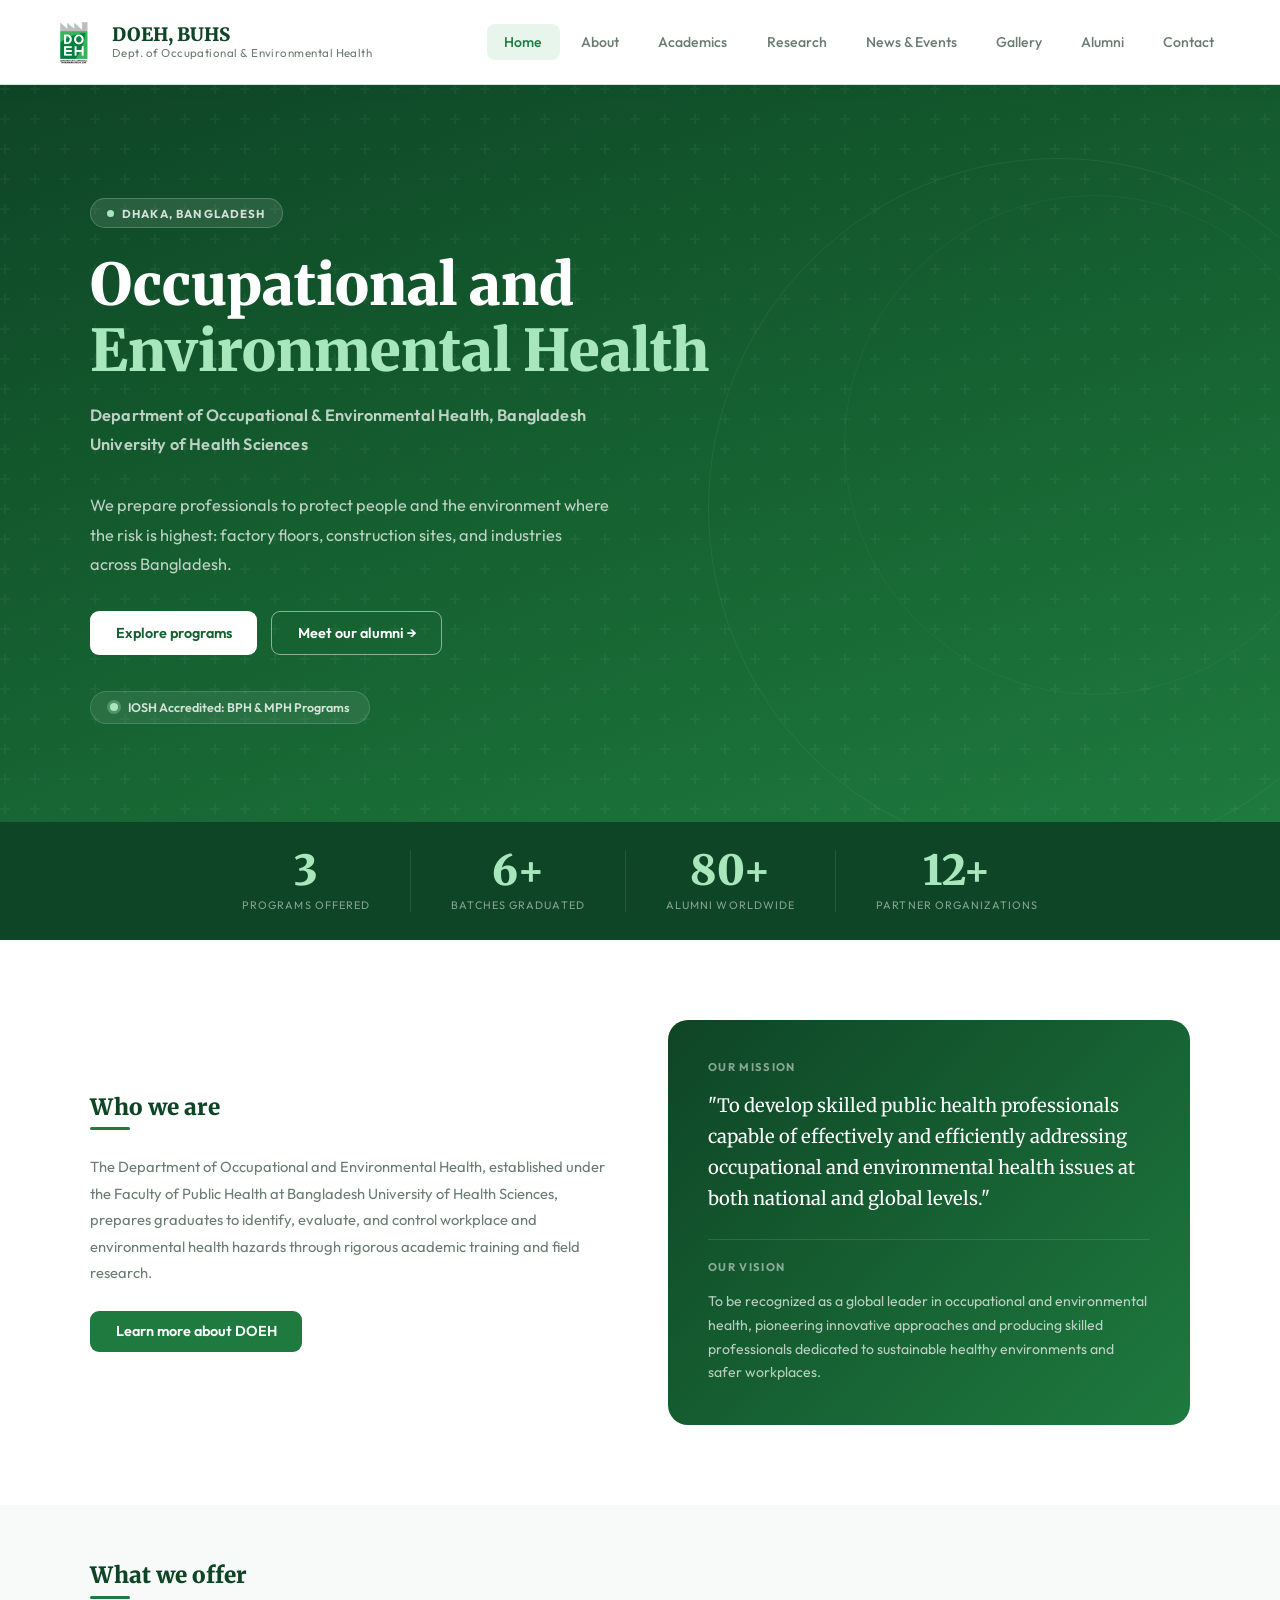
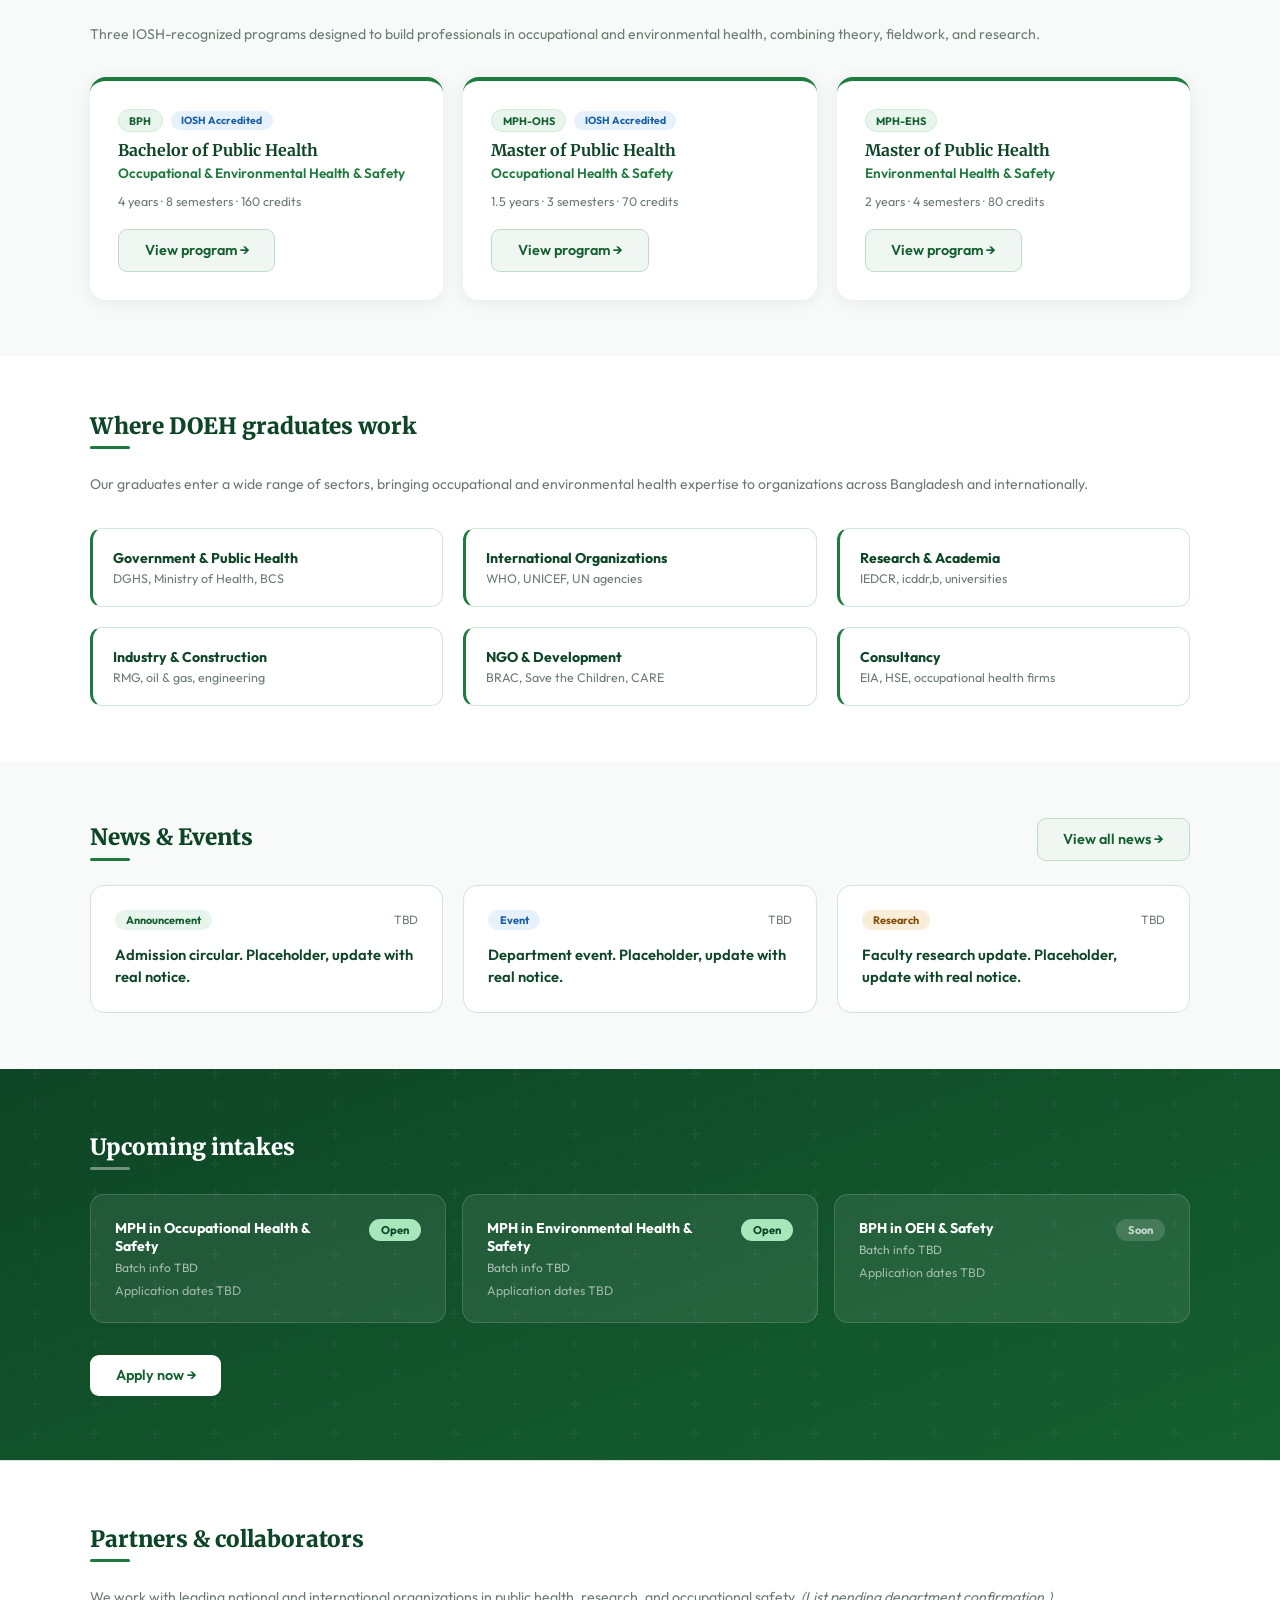
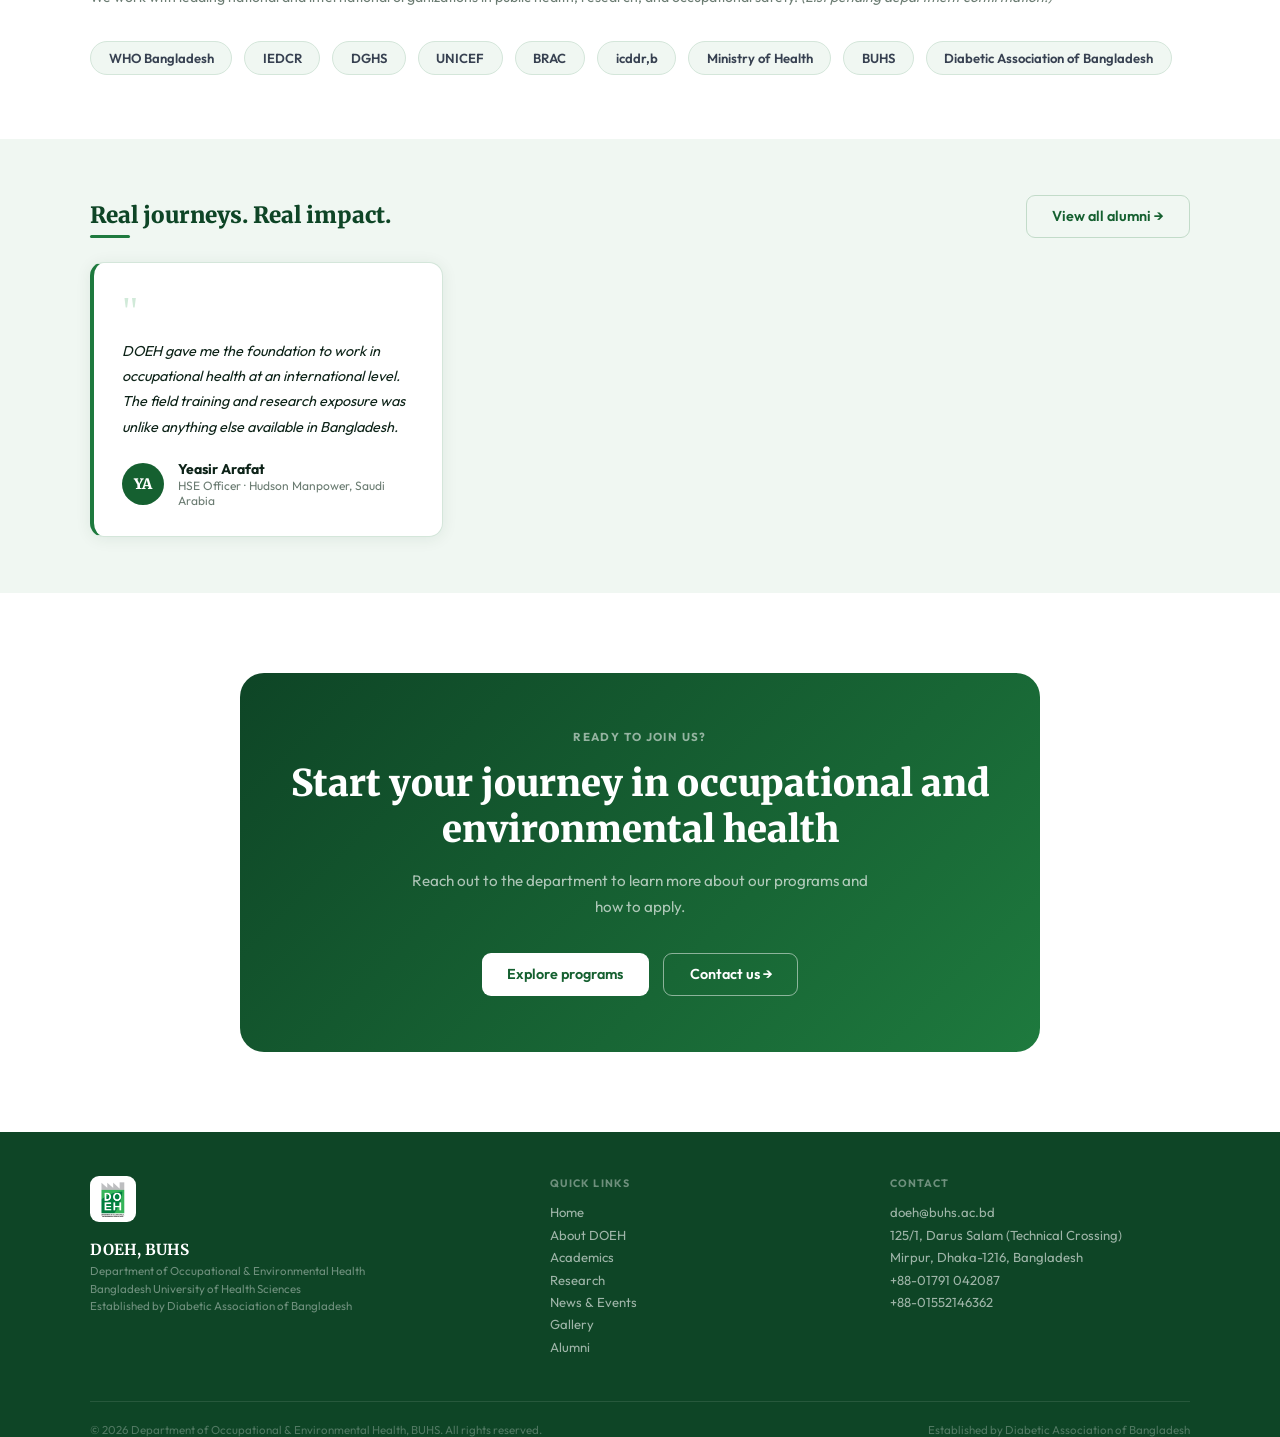
==== commit 050bfc8b: "Update index.html" ====
--- a/index.html
+++ b/index.html
@@ -3,324 +3,143 @@
 <head>
 <meta charset="UTF-8"/>
 <meta name="viewport" content="width=device-width, initial-scale=1.0"/>
-<title>DOEH Alumni Association | BUHS</title>
+<title>DOEH, BUHS | Department of Occupational &amp; Environmental Health</title>
+<meta name="description" content="The Department of Occupational and Environmental Health at Bangladesh University of Health Sciences trains public health professionals through IOSH-accredited BPH and MPH programs in occupational and environmental health and safety."/>
+<meta name="keywords" content="DOEH, BUHS, occupational health, environmental health, public health Bangladesh, IOSH accredited, BPH, MPH occupational health safety"/>
+<link rel="canonical" href="https://doeh-buhs.ac/"/>
+
+<!-- Open Graph -->
+<meta property="og:type" content="website"/>
+<meta property="og:title" content="DOEH, BUHS | Department of Occupational & Environmental Health"/>
+<meta property="og:description" content="IOSH-accredited BPH and MPH programs in occupational and environmental health at Bangladesh University of Health Sciences."/>
+<meta property="og:url" content="https://doeh-buhs.ac/"/>
+<meta property="og:image" content="assets/buhs-logo.png"/>
+<meta name="twitter:card" content="summary"/>
+
 <link href="https://fonts.googleapis.com/css2?family=Merriweather:wght@400;700;900&family=Outfit:wght@300;400;500;600;700&display=swap" rel="stylesheet"/>
+<link rel="stylesheet" href="css/style.css"/>
+
+<!-- Structured data for SEO -->
+<script type="application/ld+json">
+{
+ "@context": "https://schema.org",
+ "@type": "CollegeOrUniversity",
+ "name": "Department of Occupational and Environmental Health, BUHS",
+ "alternateName": "DOEH, BUHS",
+ "url": "https://doeh-buhs.ac/",
+ "logo": "https://doeh-buhs.ac/assets/logo.png",
+ "parentOrganization": {
+ "@type": "CollegeOrUniversity",
+ "name": "Bangladesh University of Health Sciences"
+ },
+ "address": {
+ "@type": "PostalAddress",
+ "streetAddress": "125/1, Darus Salam (Technical Crossing)",
+ "addressLocality": "Mirpur, Dhaka",
+ "postalCode": "1216",
+ "addressCountry": "BD"
+ },
+ "telephone": "+880-1791-042087",
+ "email": "doeh@buhs.ac.bd"
+}
+</script>
+
 <style>
-:root{
- --green:#1e7a3e;--green2:#156030;--green3:#0e4526;
- --green-light:#27a352;--green-pale:#e8f5ed;--green-dim:#d1ead9;
- --white:#fff;--offwhite:#f7faf8;--cream:#f0f7f2;
- --gray:#6b7c72;--gray2:#8fa396;--border:#d4e6da;--border2:#c2dbc9;
- --navy:#0d2318;
- --shadow:0 2px 16px rgba(14,69,38,.08);
- --shadow-lg:0 8px 40px rgba(14,69,38,.14);
- --shadow-xl:0 20px 60px rgba(14,69,38,.2);
- --radius:14px;
+/* ── HOME HERO ── */
+.hero-home{
+ background:linear-gradient(160deg,var(--green3) 0%,var(--green2) 50%,var(--green) 100%);
+ padding:6rem 2rem 5rem;position:relative;overflow:hidden;min-height:82vh;
+ display:flex;align-items:center;
 }
-*,*::before,*::after{box-sizing:border-box;margin:0;padding:0}
-html{scroll-behavior:smooth;overflow-x:hidden;max-width:100%}
-body{font-family:'Outfit',sans-serif;background:var(--offwhite);color:var(--navy);min-height:100vh;overflow-x:hidden;max-width:100%}
-
-/* NAV */
-nav{position:sticky;top:0;z-index:200;background:var(--white);height:68px;display:flex;align-items:center;justify-content:space-between;padding:0 2.5rem;box-shadow:0 1px 0 var(--border),0 2px 20px rgba(14,69,38,.06);width:100%;max-width:100%}
-.nav-brand{display:flex;align-items:center;gap:12px;cursor:pointer}
-.nav-logo-img{width:42px;height:42px;object-fit:contain;border-radius:8px;background:white;padding:1px;flex-shrink:0}
-.nav-name{font-family:'Merriweather',serif;font-size:1rem;font-weight:900;color:var(--green3);line-height:1.2}
-.nav-name small{display:block;font-size:.65rem;font-weight:400;color:var(--gray);font-family:'Outfit',sans-serif;letter-spacing:.04em}
-.nav-links{display:flex;gap:4px;align-items:center}
-.nb{background:none;border:none;cursor:pointer;font-family:'Outfit',sans-serif;font-size:.83rem;font-weight:500;color:var(--gray);padding:.45rem .95rem;border-radius:8px;transition:all .18s;white-space:nowrap}
-.nb:hover,.nb.on{background:var(--green-pale);color:var(--green)}
-.nb.primary{background:var(--green);color:var(--white);font-weight:600}
-.nb.primary:hover{background:var(--green2)}
-.nb.admin-btn{border:1px solid var(--border2)}
-.nb.admin-btn:hover{border-color:var(--green);color:var(--green);background:var(--green-pale)}
-
-/* HAMBURGER (mobile only) */
-.hamburger{display:none;flex-direction:column;justify-content:center;gap:5px;background:none;border:none;cursor:pointer;padding:.5rem;border-radius:8px;transition:background .18s}
-.hamburger:hover{background:var(--green-pale)}
-.hamburger span{display:block;width:22px;height:2px;background:var(--green3);border-radius:2px;transition:all .3s}
-.hamburger.open span:nth-child(1){transform:translateY(7px) rotate(45deg)}
-.hamburger.open span:nth-child(2){opacity:0}
-.hamburger.open span:nth-child(3){transform:translateY(-7px) rotate(-45deg)}
-
-/* Mobile dropdown menu */
-.mobile-menu{
- display:none;
- position:fixed;
- top:68px;left:0;right:0;
- background:var(--white);
- box-shadow:0 8px 24px rgba(14,69,38,.12);
- border-top:2px solid var(--green-dim);
- z-index:199;
- padding:.75rem 1.5rem 1.25rem;
- flex-direction:column;
- gap:.35rem;
-}
-.mobile-menu.open{display:flex}
-.mnb{background:none;border:none;cursor:pointer;font-family:'Outfit',sans-serif;font-size:.95rem;font-weight:500;color:var(--navy);padding:.75rem 1rem;border-radius:10px;transition:all .18s;text-align:left;width:100%}
-.mnb:hover,.mnb.on{background:var(--green-pale);color:var(--green)}
-.mnb.primary{background:var(--green);color:var(--white);font-weight:600;margin-top:.25rem}
-.mnb.primary:hover{background:var(--green2)}
-.mnb.admin-m{border:1px solid var(--border2)}
-
-@media(max-width:768px){
- nav{padding:0 1.25rem}
- .nav-links{display:none}
- .hamburger{display:flex}
- .nav-name small{display:none}
-}
-
-/* VIEWS */
-.view{display:none}.view.on{display:block}
-
-/* HERO */
-.hero{background:linear-gradient(160deg,var(--green3) 0%,var(--green2) 50%,var(--green) 100%);padding:5.5rem 2rem 4rem;text-align:center;position:relative;overflow:hidden;width:100%;max-width:100%}
-.hero::before{content:'';position:absolute;inset:0;pointer-events:none;background:url("data:image/svg+xml,%3Csvg width='60' height='60' viewBox='0 0 60 60' xmlns='http://www.w3.org/2000/svg'%3E%3Cg fill='%23ffffff' fill-opacity='0.03'%3E%3Cpath d='M36 34v-4h-2v4h-4v2h4v4h2v-4h4v-2h-4zm0-30V0h-2v4h-4v2h4v4h2V6h4V4h-4zM6 34v-4H4v4H0v2h4v4h2v-4h4v-2H6zM6 4V0H4v4H0v2h4v4h2V6h4V4H6z'/%3E%3C/g%3E%3C/svg%3E")}
-.hero-logo-wrap{margin-bottom:1.75rem;display:flex;flex-direction:column;align-items:center;gap:.85rem}
-.hero-logo{width:110px;height:110px;object-fit:contain;border-radius:16px;background:white;padding:5px;box-shadow:0 8px 32px rgba(0,0,0,.2),0 0 0 3px rgba(255,255,255,.15)}
-.hero-logo:hover{transform:scale(1.5)}
-.hero-univ{font-size:.72rem;font-weight:700;letter-spacing:.12em;text-transform:uppercase;color:rgba(255,255,255,.6);background:rgba(255,255,255,.1);border:1px solid rgba(255,255,255,.2);padding:.3rem 1rem;border-radius:100px}
-.hero h1{font-family:'Merriweather',serif;font-size:clamp(2rem,5vw,3.5rem);font-weight:900;color:var(--white);line-height:1.15;margin-bottom:.85rem}
-.hero h1 em{color:#a8e6bc;font-style:normal}
-.hero p{font-size:.98rem;color:rgba(255,255,255,.7);max-width:500px;margin:0 auto 2.5rem;line-height:1.8}
-.hero-btns{display:flex;justify-content:center;gap:.85rem;flex-wrap:wrap}
-.btn{display:inline-flex;align-items:center;gap:.45rem;padding:.72rem 1.6rem;border-radius:9px;font-family:'Outfit',sans-serif;font-size:.9rem;font-weight:600;cursor:pointer;border:none;transition:all .2s;text-decoration:none}
-.btn-white{background:var(--white);color:var(--green2);transition:all .2s ease;cursor:pointer}.btn-white:hover{background:var(--cream);transform:translateY(-3px);box-shadow:0 6px 20px rgba(0,0,0,.18)}
-.btn-outline-w{background:transparent;color:var(--white);border:1.5px solid rgba(255,255,255,.5);transition:all .2s ease;cursor:pointer}.btn-outline-w:hover{border-color:white;background:rgba(255,255,255,.15);transform:translateY(-3px)}
-.btn-green{background:var(--green);color:#fff}.btn-green:hover{background:var(--green2)}
-.btn-ghost{background:var(--cream);color:var(--green2);border:1.5px solid var(--border2)}.btn-ghost:hover{border-color:var(--green);background:var(--green-pale)}
-.btn-navy{background:var(--navy);color:#fff}.btn-navy:hover{background:var(--green3)}
-.hero-stats{display:flex;justify-content:center;gap:0;flex-wrap:wrap;margin-top:3.5rem;padding-top:2.5rem;border-top:1px solid rgba(255,255,255,.12)}
-.stat{text-align:center;padding:0 2.5rem;border-right:1px solid rgba(255,255,255,.12)}
-.stat:last-child{border-right:none}
-.stat-n{font-family:'Merriweather',serif;font-size:2.2rem;font-weight:900;color:#a8e6bc;line-height:1}
-.stat-l{font-size:.7rem;color:rgba(255,255,255,.5);text-transform:uppercase;letter-spacing:.1em;margin-top:.3rem}
-
-/* SECTION */
-.sec{padding:3.5rem 2rem}.sec-inner{max-width:1100px;margin:0 auto}
-
-/* SEARCH */
-.search-wrap{background:var(--white);border-radius:14px;padding:1.5rem;box-shadow:var(--shadow-lg);border:1px solid var(--border);margin-bottom:1.75rem;display:flex;gap:1rem;flex-wrap:wrap;align-items:flex-end}
-.sg{flex:1;min-width:155px}
-.sg label{display:block;font-size:.68rem;font-weight:700;color:var(--gray);text-transform:uppercase;letter-spacing:.08em;margin-bottom:.35rem}
-.si{width:100%;padding:.62rem .9rem;border:1.5px solid var(--border);border-radius:8px;font-family:'Outfit',sans-serif;font-size:.875rem;color:var(--navy);background:var(--cream);outline:none;transition:all .2s}
-.si:focus{border-color:var(--green);background:var(--white);box-shadow:0 0 0 3px rgba(30,122,62,.08)}
-.search-go{padding:.64rem 1.5rem;background:var(--green);color:#fff;border:none;border-radius:8px;font-family:'Outfit',sans-serif;font-weight:600;font-size:.875rem;cursor:pointer;transition:all .2s;white-space:nowrap}
-.search-go:hover{background:var(--green2)}
-.notice{background:linear-gradient(90deg,var(--green-pale),var(--cream));border:1px solid var(--green-dim);border-radius:10px;padding:.85rem 1.2rem;font-size:.82rem;color:var(--green2);margin-bottom:1.5rem;display:flex;align-items:center;gap:.6rem}
-.meta{font-size:.8rem;color:var(--gray);margin-bottom:1rem}
-
-/* ALUMNI CARDS */
-.grid{display:grid;grid-template-columns:repeat(auto-fill,minmax(280px,1fr));gap:1.25rem}
-.card{background:var(--white);border-radius:var(--radius);padding:0;box-shadow:var(--shadow);border:1px solid var(--border);transition:all .25s;position:relative;overflow:hidden;animation:fadeUp .4s ease both;cursor:pointer}
-@keyframes fadeUp{from{opacity:0;transform:translateY(14px)}to{opacity:1;transform:translateY(0)}}
-.card:hover{transform:translateY(-5px);box-shadow:var(--shadow-xl);border-color:var(--green-dim)}
-.card-accent{height:5px;background:linear-gradient(90deg,var(--green3),var(--green-light))}
-.card-inner{padding:1.4rem}
-.card-top{display:flex;align-items:flex-start;gap:.9rem;margin-bottom:1rem}
-.av{width:54px;height:54px;border-radius:50%;flex-shrink:0;display:flex;align-items:center;justify-content:center;font-family:'Merriweather',serif;font-size:1.2rem;font-weight:900;color:#fff;border:3px solid var(--white);box-shadow:0 2px 12px rgba(14,69,38,.2);overflow:hidden;background:var(--green2)}
-.av img{width:100%;height:100%;object-fit:cover}
-.c-name{font-family:'Merriweather',serif;font-size:1rem;font-weight:700;color:var(--navy);line-height:1.3}
-.c-batch{font-size:.7rem;font-weight:700;color:var(--green);margin-top:3px;text-transform:uppercase;letter-spacing:.07em;display:inline-flex;align-items:center;gap:4px}
-.c-batch::before{content:'';width:5px;height:5px;border-radius:50%;background:var(--green);display:inline-block}
-.c-role{font-size:.78rem;color:var(--gray);margin-top:2px;line-height:1.4}
-.c-role-full{font-size:.83rem;font-weight:600;color:var(--navy);margin-bottom:.3rem;display:flex;align-items:center;gap:.4rem}
-.card-divider{height:1px;background:var(--border);margin-bottom:.9rem}
-.c-org{font-size:.83rem;font-weight:600;color:var(--navy);margin-bottom:.3rem;display:flex;align-items:center;gap:.4rem}
-.c-loc{font-size:.74rem;color:var(--gray);margin-bottom:.75rem}
-.tags{display:flex;flex-wrap:wrap;gap:.35rem;margin-bottom:.85rem}
-.tag{background:var(--green-pale);color:var(--green2);font-size:.67rem;font-weight:600;padding:.2rem .55rem;border-radius:100px;border:1px solid var(--green-dim)}
-.card-footer{display:flex;align-items:center;justify-content:space-between}
-.links{display:flex;gap:.4rem}
-.lnk{width:30px;height:30px;border-radius:7px;border:1.5px solid var(--border);display:flex;align-items:center;justify-content:center;text-decoration:none;font-size:.78rem;color:var(--gray);transition:all .18s}
-.lnk:hover{border-color:var(--green);color:var(--green);background:var(--green-pale)}
-.view-profile-btn{font-size:.72rem;font-weight:700;color:var(--green);background:var(--green-pale);border:1px solid var(--green-dim);padding:.28rem .7rem;border-radius:100px;cursor:pointer;transition:all .18s;white-space:nowrap}
-.view-profile-btn:hover{background:var(--green);color:white}
-
-/* LOADING / EMPTY */
-.loading{text-align:center;padding:3rem;color:var(--gray)}
-.spinner{width:38px;height:38px;border:3px solid var(--border);border-top-color:var(--green);border-radius:50%;animation:spin .7s linear infinite;margin:0 auto 1rem}
-@keyframes spin{to{transform:rotate(360deg)}}
-.empty{text-align:center;padding:4rem 2rem;color:var(--gray)}
-
-/* ════════════════════════════════
- PROFILE MODAL
-════════════════════════════════ */
-.modal-overlay{
- position:fixed;inset:0;z-index:500;
- background:rgba(10,30,18,.65);
- backdrop-filter:blur(6px);
- display:flex;align-items:center;justify-content:center;
- padding:1.5rem;
- opacity:0;pointer-events:none;
- transition:opacity .25s;
-}
-.modal-overlay.open{opacity:1;pointer-events:all}
-.modal{
- background:var(--white);border-radius:20px;
- width:100%;max-width:680px;max-height:90vh;
- overflow-y:auto;overflow-x:hidden;
- box-shadow:var(--shadow-xl);
- transform:scale(.95) translateY(20px);
- transition:transform .3s ease;
- position:relative;
-}
-.modal-overlay.open .modal{transform:scale(1) translateY(0)}
-
-/* Modal hero banner */
-.modal-banner{
- background:linear-gradient(135deg,var(--green3),var(--green));
- padding:2rem 2rem 3.5rem;
- position:relative;overflow:hidden;
-}
-.modal-banner::before{
- content:'';position:absolute;inset:0;
+.hero-home::before{
+ content:'';position:absolute;inset:0;pointer-events:none;
  background:url("data:image/svg+xml,%3Csvg width='60' height='60' viewBox='0 0 60 60' xmlns='http://www.w3.org/2000/svg'%3E%3Cg fill='%23ffffff' fill-opacity='0.04'%3E%3Cpath d='M36 34v-4h-2v4h-4v2h4v4h2v-4h4v-2h-4zm0-30V0h-2v4h-4v2h4v4h2V6h4V4h-4zM6 34v-4H4v4H0v2h4v4h2v-4h4v-2H6zM6 4V0H4v4H0v2h4v4h2V6h4V4H6z'/%3E%3C/g%3E%3C/svg%3E")
 }
-.modal-banner-logo{
- position:absolute;top:1.25rem;right:1.5rem;
- width:38px;height:38px;object-fit:contain;
- background:white;border-radius:8px;padding:3px;
- opacity:.9;
-}
-.modal-close{
- position:absolute;top:1rem;left:1.25rem;
- width:32px;height:32px;border-radius:50%;
- background:rgba(255,255,255,.15);border:none;cursor:pointer;
- color:white;font-size:1.1rem;display:flex;align-items:center;justify-content:center;
- transition:background .18s;
-}
-.modal-close:hover{background:rgba(255,255,255,.3)}
-
-/* Photo + name row */
-.modal-identity{
- display:flex;align-items:flex-end;gap:1.25rem;
- padding:0 2rem;
- margin-top:-2.5rem;
- position:relative;z-index:2;
- margin-bottom:1.5rem;
-}
-.modal-photo{
- width:88px;height:88px;border-radius:50%;
- border:4px solid var(--white);
- box-shadow:0 4px 20px rgba(14,69,38,.2);
- object-fit:cover;background:var(--green2);
- flex-shrink:0;overflow:hidden;
- display:flex;align-items:center;justify-content:center;
- font-family:'Merriweather',serif;font-size:1.8rem;font-weight:900;color:white;
-}
-.modal-photo img{width:100%;height:100%;object-fit:cover}
-.modal-name-block{padding-bottom:.25rem}
-.modal-name{font-family:'Merriweather',serif;font-size:1.4rem;font-weight:900;color:var(--navy);line-height:1.2}
-.modal-batch-role{font-size:.82rem;color:var(--gray);margin-top:.25rem}
-.modal-batch-role strong{color:var(--green);font-weight:700}
-
-/* Modal body */
-.modal-body{padding:0 2rem 2rem}
-.modal-section{margin-bottom:1.5rem}
-.modal-section-title{
- font-size:.68rem;font-weight:700;color:var(--green);
- text-transform:uppercase;letter-spacing:.1em;
- margin-bottom:.75rem;padding-bottom:.4rem;
- border-bottom:1.5px solid var(--green-dim);
- display:flex;align-items:center;gap:.4rem;
-}
-.modal-row{display:flex;gap:.6rem;margin-bottom:.5rem;align-items:flex-start}
-.modal-row-icon{font-size:.95rem;flex-shrink:0;margin-top:.05rem}
-.modal-row-label{font-size:.72rem;font-weight:700;color:var(--gray);text-transform:uppercase;letter-spacing:.06em;min-width:90px;flex-shrink:0}
-.modal-row-val{font-size:.88rem;color:var(--navy);font-weight:500;line-height:1.5}
-.modal-bio{font-size:.88rem;color:var(--gray);line-height:1.75;background:var(--cream);border-radius:10px;padding:1rem;border:1px solid var(--border)}
-.modal-tags{display:flex;flex-wrap:wrap;gap:.4rem;margin-top:.25rem}
-.modal-tag{background:var(--green-pale);color:var(--green2);font-size:.72rem;font-weight:600;padding:.25rem .65rem;border-radius:100px;border:1px solid var(--green-dim)}
-.modal-links-row{display:flex;gap:.65rem;flex-wrap:wrap;margin-top:.5rem}
-.modal-link-btn{
- display:inline-flex;align-items:center;gap:.4rem;
- padding:.45rem 1rem;border-radius:8px;
- font-size:.8rem;font-weight:600;text-decoration:none;
- border:1.5px solid var(--border);color:var(--navy);
- transition:all .18s;background:var(--cream);
-}
-.modal-link-btn:hover{border-color:var(--green);color:var(--green);background:var(--green-pale)}
-.modal-dept-bar{
- background:linear-gradient(90deg,var(--green3),var(--green2));
- padding:.75rem 2rem;
- font-size:.75rem;font-weight:700;color:rgba(255,255,255,.8);
- letter-spacing:.06em;text-transform:uppercase;
- display:flex;align-items:center;justify-content:space-between;
-}
-
-/* REGISTER */
-.form-hero{background:linear-gradient(160deg,var(--green3),var(--green));padding:3.5rem 2rem 5rem;text-align:center;position:relative}
-.form-hero-logo{width:64px;height:64px;object-fit:contain;background:white;border-radius:12px;padding:5px;margin-bottom:1rem;box-shadow:0 4px 20px rgba(0,0,0,.15)}
-.form-hero h2{font-family:'Merriweather',serif;font-size:1.9rem;font-weight:900;color:#fff;margin-bottom:.4rem}
-.form-hero p{color:rgba(255,255,255,.65);font-size:.9rem}
-.form-wrap{max-width:700px;margin:-3rem auto 0;padding:0 1.5rem 4rem;position:relative;z-index:2}
-.fcard{background:#fff;border-radius:16px;box-shadow:var(--shadow-xl);padding:2.25rem;border:1px solid var(--border)}
-.fsec{font-family:'Merriweather',serif;font-size:1rem;font-weight:700;color:var(--green2);margin-bottom:1.2rem;padding-bottom:.5rem;border-bottom:2px solid var(--green-dim);display:flex;align-items:center;gap:.5rem}
-.fgrid{display:grid;grid-template-columns:1fr 1fr;gap:1.1rem;margin-bottom:1.6rem}
-.fg{display:flex;flex-direction:column;gap:.3rem}.fg.full{grid-column:1/-1}
-.fl{font-size:.7rem;font-weight:700;color:var(--gray);text-transform:uppercase;letter-spacing:.07em}
-.fl .r{color:var(--green)}
-.fc{padding:.62rem .9rem;border:1.5px solid var(--border);border-radius:8px;font-family:'Outfit',sans-serif;font-size:.875rem;color:var(--navy);background:var(--cream);outline:none;transition:all .2s;width:100%}
-.fc:focus{border-color:var(--green);background:#fff;box-shadow:0 0 0 3px rgba(30,122,62,.08)}
-textarea.fc{resize:vertical;min-height:85px}
-.fhint{font-size:.7rem;color:var(--gray)}
-.ffoot{display:flex;justify-content:flex-end;gap:.9rem;margin-top:1.75rem;padding-top:1.25rem;border-top:1px solid var(--border)}
-.succ-msg{display:none;background:#ecfdf5;border:1.5px solid #6ee7b7;border-radius:10px;padding:1.1rem 1.4rem;color:#065f46;font-weight:500;margin-top:1.25rem;align-items:center;gap:.7rem}
-.succ-msg.on{display:flex}
-
-/* ADMIN */
-.admin-hero{background:linear-gradient(160deg,var(--green3),var(--green2));padding:2.5rem 2rem;text-align:center}
-.admin-hero h2{font-family:'Merriweather',serif;font-size:1.7rem;font-weight:900;color:#fff}
-.admin-hero p{color:rgba(255,255,255,.6);font-size:.85rem;margin-top:.3rem}
-.admin-wrap{max-width:1100px;margin:0 auto;padding:2rem}
-.admin-login{max-width:360px;margin:0 auto;background:#fff;border-radius:14px;padding:2rem;box-shadow:var(--shadow-xl);border:1px solid var(--border)}
-.admin-login h3{font-family:'Merriweather',serif;font-size:1.2rem;font-weight:700;margin-bottom:1.25rem;text-align:center;color:var(--green3)}
-.admin-stats{display:flex;gap:1rem;flex-wrap:wrap;margin-bottom:1.5rem}
-.a-stat{background:#fff;border-radius:10px;padding:1rem 1.5rem;box-shadow:var(--shadow);border:1px solid var(--border);flex:1;min-width:120px;border-top:3px solid var(--green)}
-.a-stat-n{font-family:'Merriweather',serif;font-size:2rem;font-weight:900;color:var(--green2)}
-.a-stat-l{font-size:.7rem;color:var(--gray);text-transform:uppercase;letter-spacing:.06em}
-.admin-table-wrap{overflow-x:auto;border-radius:12px;box-shadow:var(--shadow);border:1px solid var(--border)}
-table{width:100%;border-collapse:collapse;background:#fff}
-th{background:var(--green3);color:rgba(255,255,255,.85);font-size:.7rem;font-weight:700;text-transform:uppercase;letter-spacing:.08em;padding:.8rem 1rem;text-align:left;white-space:nowrap}
-td{padding:.75rem 1rem;border-bottom:1px solid var(--border);font-size:.82rem;vertical-align:middle}
-tr:last-child td{border-bottom:none}
-tr:hover td{background:var(--green-pale)}
-.sbadge{display:inline-flex;align-items:center;padding:.22rem .65rem;border-radius:100px;font-size:.7rem;font-weight:700}
-.s-a{background:#dcfce7;color:#166534}.s-p{background:#fef9c3;color:#854d0e}.s-r{background:#fee2e2;color:#991b1b}
-.how-to{background:var(--green-pale);border:1px solid var(--green-dim);border-radius:10px;padding:1rem 1.25rem;margin-bottom:1.25rem;font-size:.83rem;color:var(--green2);line-height:1.8}
-
-/* ABOUT */
-.about-hero{background:linear-gradient(160deg,var(--green3),var(--green));padding:4.5rem 2rem 3rem;text-align:center}
-.about-hero-logo{width:72px;height:72px;object-fit:contain;background:white;border-radius:14px;padding:6px;margin-bottom:1.25rem;box-shadow:0 6px 24px rgba(0,0,0,.15)}
-.about-hero h2{font-family:'Merriweather',serif;font-size:2rem;font-weight:900;color:#fff;margin-bottom:.5rem}
-.about-hero p{color:rgba(255,255,255,.65);max-width:500px;margin:0 auto;font-size:.92rem;line-height:1.7}
-.about-grid{display:grid;grid-template-columns:repeat(auto-fill,minmax(240px,1fr));gap:1.25rem}
-.acard{background:#fff;border-radius:14px;padding:1.75rem;box-shadow:var(--shadow);border:1px solid var(--border);text-align:center;border-top:3px solid var(--green)}
-.acard-ico{font-size:2rem;margin-bottom:.85rem}
-.acard h3{font-family:'Merriweather',serif;font-size:1rem;font-weight:700;color:var(--green3);margin-bottom:.4rem}
-.acard p{font-size:.82rem;color:var(--gray);line-height:1.65}
-
-/* FOOTER */
-footer{background:var(--green3);padding:2.5rem 2rem;margin-top:4rem}
-.footer-inner{max-width:1100px;margin:0 auto;display:flex;align-items:center;justify-content:space-between;flex-wrap:wrap;gap:1.5rem}
-.footer-brand{display:flex;align-items:center;gap:12px}
-.footer-logo{width:44px;height:44px;object-fit:contain;background:white;border-radius:9px;padding:1px}
-.footer-text strong{display:block;font-family:'Merriweather',serif;font-size:.95rem;color:#fff;font-weight:700}
-.footer-text span{font-size:.75rem;color:rgba(255,255,255,.5)}
-.footer-copy{font-size:.75rem;color:rgba(255,255,255,.35);text-align:right}
-
-@media(max-width:640px){
- nav{padding:0 1rem}.nav-name small{display:none}
- .hero,.sec{padding-left:1rem;padding-right:1rem}
- .fgrid{grid-template-columns:1fr}.fcard{padding:1.5rem}
- .form-wrap{padding:0 1rem 3rem}.admin-wrap{padding:1rem}
- .hero-stats .stat{padding:0 1.25rem}
- .footer-inner{flex-direction:column;text-align:center}.footer-copy{text-align:center}
- .modal-identity{flex-direction:column;align-items:flex-start;gap:.75rem}
- .modal-name{font-size:1.2rem}
- .modal-body{padding:0 1.25rem 1.5rem}
- .modal-banner{padding:2rem 1.25rem 3rem}
+.hero-home-ring{position:absolute;right:-10%;top:10%;width:55vw;height:55vw;max-width:700px;max-height:700px;border-radius:50%;border:1px solid rgba(255,255,255,.06);pointer-events:none}
+.hero-home-ring.small{right:-5%;top:15%;width:40vw;height:40vw;max-width:500px;max-height:500px;border:1px solid rgba(255,255,255,.04)}
+.hero-home-inner{max-width:1100px;margin:0 auto;width:100%;position:relative;z-index:1}
+.hero-home-content{max-width:680px}
+.hero-eyebrow-pill{display:inline-flex;align-items:center;gap:8px;background:rgba(255,255,255,.1);border:1px solid rgba(255,255,255,.2);border-radius:100px;padding:.4rem 1rem;margin-bottom:1.5rem}
+.hero-eyebrow-pill .dot{width:7px;height:7px;border-radius:50%;background:#a8e6bc}
+.hero-eyebrow-pill span{font-size:.72rem;font-weight:700;color:rgba(255,255,255,.8);letter-spacing:.1em;text-transform:uppercase}
+.hero-home h1{font-family:'Merriweather',serif;font-size:clamp(2.2rem,6vw,3.6rem);font-weight:900;color:#fff;line-height:1.15;margin-bottom:1rem}
+.hero-institution{font-size:.85rem;font-weight:600;color:#a8e6bc;margin-bottom:1rem;letter-spacing:.01em}
+.hero-home h1 em{color:#a8e6bc;font-style:normal}
+.hero-home > .hero-home-inner p{font-size:1.02rem;color:rgba(255,255,255,.72);line-height:1.8;margin-bottom:2rem;max-width:520px}
+.hero-cta-row{display:flex;gap:14px;flex-wrap:wrap;margin-bottom:2.25rem}
+.iosh-strip{display:inline-flex;align-items:center;gap:10px;background:rgba(255,255,255,.08);border:1px solid rgba(255,255,255,.15);border-radius:100px;padding:.5rem 1.2rem}
+.iosh-strip .dot{width:8px;height:8px;border-radius:50%;background:#a8e6bc;box-shadow:0 0 0 3px rgba(168,230,188,.3)}
+.iosh-strip span{font-size:.78rem;font-weight:600;color:rgba(255,255,255,.8)}
+
+/* ── STATS STRIP ── */
+.stats-strip{background:var(--green3);display:flex;justify-content:center;flex-wrap:wrap;padding:1.75rem 2rem;gap:0}
+.st{text-align:center;padding:0 2.5rem;border-right:1px solid rgba(255,255,255,.1)}
+.st:last-child{border-right:none}
+.st-n{font-family:'Merriweather',serif;font-size:clamp(1.8rem,4vw,2.6rem);font-weight:900;color:#a8e6bc;line-height:1}
+.st-l{font-size:.68rem;color:rgba(255,255,255,.5);text-transform:uppercase;letter-spacing:.1em;margin-top:6px}
+
+/* ── ABOUT PREVIEW ── */
+.about-preview{padding:5rem 2rem;background:var(--white)}
+.about-preview-inner{max-width:1100px;margin:0 auto;display:grid;grid-template-columns:1fr 1fr;gap:3.5rem;align-items:center}
+.mission-card{background:linear-gradient(135deg,var(--green3),var(--green));border-radius:20px;padding:2.5rem;color:#fff}
+.mission-label{font-size:.7rem;font-weight:700;letter-spacing:.12em;text-transform:uppercase;color:rgba(255,255,255,.5);margin-bottom:1rem}
+.mission-quote{font-family:'Merriweather',serif;font-size:1.15rem;line-height:1.7;color:#fff;margin-bottom:1.5rem}
+.mission-card .divider{border-top:1px solid rgba(255,255,255,.12);padding-top:1.25rem}
+.mission-card .vision-text{font-size:.88rem;color:rgba(255,255,255,.7);line-height:1.7}
+
+/* ── PROGRAM CARDS ── */
+.prog-card{background:#fff;border-radius:16px;padding:1.75rem;box-shadow:var(--shadow);transition:all .25s;border-top:4px solid var(--green)}
+.prog-card:hover{transform:translateY(-6px);box-shadow:var(--shadow-xl)}
+.prog-icon{font-size:2rem;margin-bottom:.85rem}
+.prog-badges{display:flex;align-items:center;gap:8px;margin-bottom:.5rem;flex-wrap:wrap}
+.prog-code-badge{background:var(--green-pale);color:var(--green2);font-size:.68rem;font-weight:700;padding:.2rem .65rem;border-radius:100px;border:1px solid var(--green-dim)}
+.prog-iosh-badge{background:#e6f1fb;color:#185FA5;font-size:.65rem;font-weight:700;padding:.2rem .65rem;border-radius:100px}
+.prog-card h3{font-family:'Merriweather',serif;font-size:1rem;font-weight:700;color:var(--green3);margin-bottom:.25rem}
+.prog-spec{font-size:.85rem;color:var(--green);font-weight:600;margin-bottom:.75rem}
+.prog-duration{font-size:.78rem;color:var(--gray);margin-bottom:1.25rem}
+
+/* ── SECTOR CARDS ── */
+.sector-card{background:#fff;border-radius:12px;padding:1.25rem;border:1.5px solid var(--border);border-left:3px solid var(--green);transition:all .2s}
+.sector-card:hover{border-color:var(--green);background:var(--green-pale)}
+.sector-icon{font-size:1.5rem;margin-bottom:.65rem}
+.sector-label{font-size:.88rem;font-weight:700;color:var(--green3);margin-bottom:.25rem}
+.sector-desc{font-size:.78rem;color:var(--gray)}
+
+/* ── NEWS CARDS ── */
+.news-card{background:#fff;border-radius:14px;padding:1.5rem;border:1px solid var(--border);transition:transform .22s,box-shadow .22s}
+.news-card:hover{transform:translateY(-3px);box-shadow:var(--shadow-lg)}
+.news-tag{font-size:.68rem;font-weight:700;padding:.2rem .7rem;border-radius:100px}
+.news-date{font-size:.75rem;color:var(--gray)}
+.news-title{font-size:.92rem;font-weight:600;color:var(--green3);line-height:1.5;margin-top:.85rem}
+
+/* ── ADMISSIONS BAND ── */
+.admissions-band{padding:4rem 2rem;background:linear-gradient(160deg,var(--green3),var(--green2));position:relative;overflow:hidden}
+.admissions-band::before{content:'';position:absolute;inset:0;pointer-events:none;background:url("data:image/svg+xml,%3Csvg width='60' height='60' viewBox='0 0 60 60' xmlns='http://www.w3.org/2000/svg'%3E%3Cg fill='%23ffffff' fill-opacity='0.03'%3E%3Cpath d='M36 34v-4h-2v4h-4v2h4v4h2v-4h4v-2h-4zm0-30V0h-2v4h-4v2h4v4h2V6h4V4h-4z'/%3E%3C/g%3E%3C/svg%3E")}
+.admissions-inner{max-width:1100px;margin:0 auto;position:relative;z-index:1}
+.intake-grid{display:grid;grid-template-columns:repeat(auto-fit,minmax(280px,1fr));gap:1rem}
+.intake-card{background:rgba(255,255,255,.08);border:1px solid rgba(255,255,255,.15);border-radius:14px;padding:1.5rem;display:flex;justify-content:space-between;align-items:flex-start;gap:1rem}
+.intake-prog{font-size:.88rem;font-weight:700;color:#fff;margin-bottom:.3rem}
+.intake-batch{font-size:.75rem;color:rgba(255,255,255,.6);margin-bottom:.5rem}
+.intake-date{font-size:.78rem;color:rgba(255,255,255,.55)}
+.intake-status{font-size:.7rem;font-weight:700;padding:.25rem .75rem;border-radius:100px;white-space:nowrap;flex-shrink:0}
+
+/* ── PARTNERS ── */
+.partners-sec{padding:4rem 2rem;background:#fff;border-top:1px solid var(--border)}
+.partner-pills{display:flex;flex-wrap:wrap;gap:.75rem}
+.partner-pill{background:var(--cream);border:1.5px solid var(--border);border-radius:100px;padding:.5rem 1.1rem;font-size:.82rem;font-weight:600;color:#374151;transition:all .18s}
+.partner-pill:hover{background:var(--green-pale);color:var(--green2);border-color:var(--green)}
+
+/* ── CTA BANNER ── */
+.cta-banner-sec{padding:5rem 2rem;background:#fff}
+.cta-banner{max-width:800px;margin:0 auto;background:linear-gradient(135deg,var(--green3),var(--green));border-radius:24px;padding:3.5rem 2.5rem;text-align:center;position:relative;overflow:hidden}
+.cta-banner-eyebrow{font-size:.72rem;font-weight:700;letter-spacing:.12em;text-transform:uppercase;color:rgba(255,255,255,.55);margin-bottom:1rem}
+.cta-banner h2{font-family:'Merriweather',serif;font-size:clamp(1.6rem,4vw,2.3rem);font-weight:900;color:#fff;line-height:1.25;margin-bottom:1rem}
+.cta-banner p{font-size:.95rem;color:rgba(255,255,255,.65);line-height:1.75;margin:0 auto 2rem;max-width:480px}
+.cta-btn-row{display:flex;gap:14px;justify-content:center;flex-wrap:wrap}
+
+@media(max-width:768px){
+ .about-preview-inner{grid-template-columns:1fr;gap:2rem}
+ .hero-home{padding:4.5rem 1.25rem 3.5rem;min-height:auto}
 }
 </style>
 </head>
@@ -328,622 +147,315 @@
 
 <!-- NAV -->
 <nav>
- <div class="nav-brand" onclick="showView('home');closeMobileMenu()">
- <img class="nav-logo-img" src="LOGO_PLACEHOLDER" alt="DOEH"/>
- <div class="nav-name">DOEH Alumni<small>Dept. of Occupational &amp; Environmental Health, BUHS</small></div>
- </div>
+ <a class="nav-brand" href="index.html">
+ <img class="nav-logo-img" src="assets/logo.png" alt="DOEH BUHS" onerror="this.style.background='var(--green-pale)'"/>
+ <div class="nav-name">DOEH, BUHS<small>Dept. of Occupational &amp; Environmental Health</small></div>
+ </a>
  <div class="nav-links">
- <button class="nb on" id="nb-home" onclick="showView('home')">Directory</button>
- <button class="nb" id="nb-about" onclick="showView('about')">About</button>
- <button class="nb primary" onclick="showView('register')"> Register</button>
- </div>
- <!-- Hamburger button (mobile only) -->
- <button class="hamburger" id="hamburger" onclick="toggleMobileMenu()" aria-label="Menu">
+ <a class="nb active" href="index.html">Home</a>
+ <a class="nb" href="about.html">About</a>
+ <a class="nb" href="academics.html">Academics</a>
+ <a class="nb" href="research.html">Research</a>
+ <a class="nb" href="news.html">News &amp; Events</a>
+ <a class="nb" href="gallery.html">Gallery</a>
+ <a class="nb" href="alumni.html">Alumni</a>
+ <a class="nb" href="contact.html">Contact</a>
+ </div>
+ <button class="hamburger" id="hamburger" onclick="toggleMenu()" aria-label="Open menu">
  <span></span><span></span><span></span>
  </button>
 </nav>
-
-<!-- Mobile dropdown menu -->
 <div class="mobile-menu" id="mobile-menu">
- <button class="mnb on" id="mnb-home" onclick="showView('home');closeMobileMenu()"> Directory</button>
- <button class="mnb" id="mnb-about" onclick="showView('about');closeMobileMenu()">ℹ About</button>
- <button class="mnb admin-m" id="mnb-admin" onclick="showView('admin');closeMobileMenu()"> Admin</button>
- <button class="mnb primary" onclick="showView('register');closeMobileMenu()"> Register</button>
+ <a class="mnb active" href="index.html">Home</a>
+ <a class="mnb" href="about.html">About</a>
+ <a class="mnb" href="academics.html">Academics</a>
+ <a class="mnb" href="research.html">Research</a>
+ <a class="mnb" href="news.html">News &amp; Events</a>
+ <a class="mnb" href="gallery.html">Gallery</a>
+ <a class="mnb" href="alumni.html">Alumni</a>
+ <a class="mnb" href="contact.html">Contact</a>
 </div>
 
-<!-- PROFILE MODAL -->
-<div class="modal-overlay" id="modal-overlay" onclick="closeModal(event)">
- <div class="modal" id="modal">
- <div class="modal-banner">
- <button class="modal-close" onclick="closeModalDirect()"></button>
- <img class="modal-banner-logo" src="LOGO_PLACEHOLDER" alt="DOEH"/>
- </div>
- <div class="modal-identity">
- <div class="modal-photo" id="modal-photo"></div>
- <div class="modal-name-block">
- <div class="modal-name" id="modal-name"></div>
- <div class="modal-batch-role" id="modal-batch-role"></div>
- </div>
- </div>
- <div class="modal-body">
- <div class="modal-section">
- <div class="modal-section-title"> Current Position</div>
- <div id="modal-position-rows"></div>
- </div>
- <div class="modal-section" id="modal-location-section">
- <div class="modal-section-title"> Sector &amp; Location</div>
- <div id="modal-location-rows"></div>
- </div>
- <div class="modal-section" id="modal-bio-section">
- <div class="modal-section-title"> About</div>
- <div class="modal-bio" id="modal-bio"></div>
- </div>
- <div class="modal-section" id="modal-expertise-section">
- <div class="modal-section-title"> Areas of Expertise</div>
- <div class="modal-tags" id="modal-expertise-tags"></div>
- </div>
- <div class="modal-section" id="modal-contact-section">
- <div class="modal-section-title"> Connect</div>
- <div class="modal-links-row" id="modal-links"></div>
- </div>
- </div>
- <div class="modal-dept-bar">
- <span>Alumni Profile · DOEH, BUHS</span>
- <span id="modal-batch-tag"></span>
- </div>
- </div>
+<!-- HERO -->
+<section class="hero-home">
+ <div class="hero-home-ring"></div>
+ <div class="hero-home-ring small"></div>
+ <div class="hero-home-inner">
+ <div class="hero-home-content">
+ <div class="hero-eyebrow-pill"><div class="dot"></div><span>Dhaka, Bangladesh</span></div>
+ <h1>Occupational and<br/><em>Environmental Health</em></h1>
+ <p class="hero-institution">Department of Occupational &amp; Environmental Health, Bangladesh University of Health Sciences</p>
+ <p>We prepare professionals to protect people and the environment where the risk is highest: factory floors, construction sites, and industries across Bangladesh.</p>
+ <div class="hero-cta-row">
+ <a class="btn btn-white" href="academics.html">Explore programs</a>
+ <a class="btn btn-outline-w" href="alumni.html">Meet our alumni →</a>
+ </div>
+ <div class="iosh-strip">
+ <div class="dot"></div>
+ <span>IOSH Accredited: BPH &amp; MPH Programs</span>
+ </div>
+ </div>
+ </div>
+</section>
+
+<!-- STATS (placeholder figures, confirm before launch) -->
+<!-- TODO(Yeasir): verify batches graduated, alumni count, and partner count with department before this goes live -->
+<div class="stats-strip">
+ <div class="st"><div class="st-n">3</div><div class="st-l">Programs offered</div></div>
+ <div class="st"><div class="st-n">6+</div><div class="st-l">Batches graduated</div></div>
+ <div class="st"><div class="st-n">80+</div><div class="st-l">Alumni worldwide</div></div>
+ <div class="st"><div class="st-n">12+</div><div class="st-l">Partner organizations</div></div>
 </div>
 
-<!-- HOME -->
-<div id="view-home" class="view on">
- <div class="hero">
- <div class="hero-logo-wrap">
- <img class="hero-logo" src="LOGO_PLACEHOLDER" alt="DOEH Logo"/>
- <span class="hero-univ">Bangladesh University of Health Sciences</span>
- </div>
- <h1>Where Are Our<br/><em>Alumni Today?</em></h1>
- <p>Search, discover and connect with DOEH graduates: explore their careers, workplaces and expertise across the globe.</p>
- <div class="hero-btns">
- <button class="btn btn-white" type="button" onclick="document.getElementById('dir').scrollIntoView({behavior:'smooth'})"> Search Alumni</button>
- <button class="btn btn-outline-w" type="button" onclick="showView('register')">Add Your Profile →</button>
- </div>
- <div class="hero-stats">
- <div class="stat"><div class="stat-n" id="stat-total">…</div><div class="stat-l">Alumni Listed</div></div>
- <div class="stat"><div class="stat-n" id="stat-orgs">…</div><div class="stat-l">Organizations</div></div>
- <div class="stat"><div class="stat-n" id="stat-countries">…</div><div class="stat-l">Countries</div></div>
- </div>
- </div>
-
- <div class="sec" id="dir">
+<!-- ABOUT PREVIEW -->
+<section class="about-preview">
+ <div class="about-preview-inner">
+ <div>
+ <div class="sec-title" style="margin-bottom:.4rem">Who we are</div>
+ <div class="sec-divider"></div>
+ <p style="font-size:.92rem;color:var(--gray);line-height:1.8;margin-bottom:1.5rem">The Department of Occupational and Environmental Health, established under the Faculty of Public Health at Bangladesh University of Health Sciences, prepares graduates to identify, evaluate, and control workplace and environmental health hazards through rigorous academic training and field research.
+ </p>
+ <a class="btn btn-green" href="about.html">Learn more about DOEH</a>
+ </div>
+ <div class="mission-card">
+ <div class="mission-label">Our mission</div>
+ <p class="mission-quote">"To develop skilled public health professionals capable of effectively and efficiently addressing occupational and environmental health issues at both national and global levels."</p>
+ <div class="divider">
+ <div class="mission-label">Our vision</div>
+ <p class="vision-text">To be recognized as a global leader in occupational and environmental health, pioneering innovative approaches and producing skilled professionals dedicated to sustainable healthy environments and safer workplaces.</p>
+ </div>
+ </div>
+ </div>
+</section>
+
+<!-- PROGRAMS -->
+<section class="sec" style="background:var(--offwhite)">
  <div class="sec-inner">
- <div class="notice"> <strong>Live Directory</strong>: Connected to the alumni database. Only verified &amp; approved entries are shown. Click any card to view full profile.</div>
- <div class="search-wrap">
- <div class="sg"><label>Name</label><input class="si" id="q-name" placeholder="Search by name…" oninput="renderGrid()"/></div>
- <div class="sg"><label>Batch / Year</label><input class="si" id="q-batch" placeholder="e.g. 2019" oninput="renderGrid()"/></div>
- <div class="sg"><label>Organization</label><input class="si" id="q-org" placeholder="e.g. WHO, IEDCR" oninput="renderGrid()"/></div>
- <div class="sg"><label>Sector</label>
- <select class="si" id="q-sector" onchange="renderGrid()">
- <option value="">All sectors</option>
- <option>Government / Public Health</option>
- <option>International Organization (WHO, UN, etc.)</option>
- <option>NGO / Development</option>
- <option>Hospital / Clinical</option>
- <option>Academia / Research</option>
- <option>Industry / Private Sector</option>
- <option>Consultancy</option>
- </select>
- </div>
- <button class="search-go" onclick="renderGrid()">Search</button>
- </div>
- <div class="meta" id="meta"></div>
- <div id="loading" class="loading"><div class="spinner"></div>Loading alumni data…</div>
- <div class="grid" id="grid"></div>
- <div class="empty" id="empty" style="display:none"><p style="font-size:2.5rem;margin-bottom:.5rem"></p><p>No alumni found.<br/>Try different keywords.</p></div>
- </div>
- </div>
-</div>
-
-<!-- REGISTER -->
-<div id="view-register" class="view">
- <div class="form-hero">
- <img class="form-hero-logo" src="LOGO_PLACEHOLDER" alt="DOEH"/>
- <h2>Join the Alumni Directory</h2>
- <p>Share your journey and inspire the next generation of DOEH students.</p>
- </div>
- <div class="form-wrap">
- <div class="fcard">
- <div class="fsec"> Personal Information</div>
- <div class="fgrid">
- <div class="fg"><label class="fl">Full Name <span class="r">*</span></label><input class="fc" id="fn" placeholder="Dr. Ayesha Rahman"/></div>
- <div class="fg"><label class="fl">Session <span class="r">*</span></label><input class="fc" id="fb" placeholder="e.g. 2017–2018"/></div>
- <div class="fg"><label class="fl">Email Address</label><input class="fc" id="fe" type="email" placeholder="you@example.com"/></div>
- <div class="fg"><label class="fl">Phone / WhatsApp</label><input class="fc" id="fp" placeholder="+880 …"/></div>
- </div>
- <div class="fsec"> Professional Details</div>
- <div class="fgrid">
- <div class="fg"><label class="fl">Current Designation <span class="r">*</span></label><input class="fc" id="fr" placeholder="Senior Occupational Health Officer"/></div>
- <div class="fg"><label class="fl">Organization / Employer <span class="r">*</span></label><input class="fc" id="fo" placeholder="World Health Organization"/></div>
- <div class="fg"><label class="fl">Sector / Industry</label>
- <select class="fc" id="fse" onchange="toggleOtherSector(this)">
- <option value="">Select sector…</option>
- <option>Government / Public Health</option>
- <option>International Organization (WHO, UN, etc.)</option>
- <option>NGO / Development</option>
- <option>Hospital / Clinical</option>
- <option>Academia / Research</option>
- <option>Industry / Private Sector</option>
- <option>Consultancy</option>
- <option>Other</option>
- </select>
- <input class="fc" id="fse-other" placeholder="Please specify your sector…" style="display:none;margin-top:.5rem"/>
- </div>
- <div class="fg"><label class="fl">Location (City, Country)</label><input class="fc" id="floc" placeholder="Dhaka, Bangladesh"/></div>
- <div class="fg full"><label class="fl">Programme Completed at DOEH <span class="r">*</span></label>
- <select class="fc" id="fprog">
- <option value="">Select your programme…</option>
- <option>BPH in Occupational &amp; Environmental Health &amp; Safety</option>
- <option>MPH in Occupational Health &amp; Safety</option>
- <option>MPH in Environmental Health &amp; Safety</option>
- </select>
- </div>
- <div class="fg full"><label class="fl">Key Expertise</label><input class="fc" id="fex" placeholder="Occupational Health, Industrial Hygiene, EIA…"/><span class="fhint">Separate with commas</span></div>
- <div class="fg full"><label class="fl">Bio / Career Summary <span class="fhint" style="text-transform:none;letter-spacing:0;font-weight:400">(career journey, PhD if any, achievements; max 250 words)</span></label><textarea class="fc" id="fbio" placeholder="Share your journey in up to 250 words. You may include:&#10;• Where you have worked and what you do&#10;• Any postgraduate studies or PhD after DOEH&#10;• Key achievements in occupational or environmental health&#10;• Research, publications or projects you are proud of&#10;• What drives your work in public health" style="min-height:160px" oninput="countWords(this)"></textarea>
- <span class="fhint" id="bio-word-count">0 / 250 words</span>
- </div>
- </div>
- <div class="fsec"> Online Profiles</div>
- <div class="fgrid">
- <div class="fg"><label class="fl">LinkedIn URL</label><input class="fc" id="fli" placeholder="https://linkedin.com/in/…"/></div>
- <div class="fg"><label class="fl">ResearchGate / Google Scholar</label><input class="fc" id="frg" placeholder="https://researchgate.net/…"/></div>
- <div class="fg full"><label class="fl">Profile Photo URL <span class="fhint" style="text-transform:none;letter-spacing:0">(Google Drive shareable link or direct image URL)</span></label><input class="fc" id="fphoto" placeholder="https://drive.google.com/file/d/…"/><span class="fhint">Upload your photo to Google Drive → Share → Copy link → Paste here</span></div>
- </div>
- <div class="fsec"> CV / Resume</div>
- <div class="fgrid">
- <div class="fg full"><label class="fl">CV / Resume Link <span class="fhint" style="text-transform:none;letter-spacing:0;font-weight:400">(Google Drive shareable link to your CV, PDF only)</span></label>
- <input class="fc" id="fcv" placeholder="https://drive.google.com/file/d/…"/>
- <span class="fhint">Upload your CV to Google Drive → Share → Anyone with the link → Copy link → Paste here</span>
- </div>
- </div>
- <div style="background:var(--green-pale);border:1px solid var(--green-dim);border-radius:10px;padding:1rem 1.2rem;margin-top:1rem">
- <label style="display:flex;align-items:flex-start;gap:.75rem;cursor:pointer;font-size:.82rem;color:var(--green2);line-height:1.6">
- <input type="checkbox" id="f-consent" style="margin-top:3px;accent-color:var(--green);width:15px;height:15px;flex-shrink:0"/>
- <span>I agree that my profile information will be <strong>publicly visible</strong> on the DOEH Alumni Directory. I understand I can request removal or updates anytime by reaching out to the DOEH team.</span>
- </label>
- </div>
-
-
-
- <div class="ffoot">
- <button class="btn btn-ghost" onclick="showView('home')">Cancel</button>
- <button class="btn btn-green" onclick="submitForm()" style="font-size:.95rem;padding:.75rem 2rem"> Submit My Profile</button>
- </div>
- <div class="succ-msg" id="succ"><span style="font-size:1.4rem"></span><div><strong>Profile submitted!</strong><br/><span style="font-size:.82rem">Thank you! Your entry will appear after admin review.</span></div></div>
- </div>
- </div>
-</div>
-
-<!-- ADMIN -->
-<div id="view-admin" class="view">
- <div class="admin-hero"><h2> Admin Panel</h2><p>Review and approve alumni submissions.</p></div>
- <div id="admin-login-wrap" class="admin-wrap">
- <div class="admin-login">
- <h3> Admin Login</h3>
- <div class="fg" style="margin-bottom:.9rem"><label class="fl">Password</label><input class="fc" id="admin-pw" type="password" placeholder="Enter admin password" onkeydown="if(event.key==='Enter')adminLogin()"/></div>
- <button class="btn btn-green" style="width:100%;justify-content:center" onclick="adminLogin()">Login</button>
- <p id="login-err" style="color:#dc2626;font-size:.78rem;margin-top:.6rem;text-align:center;display:none">Incorrect password.</p>
- </div>
- </div>
- <div id="admin-dash" style="display:none">
- <div class="admin-wrap">
- <div class="admin-stats">
- <div class="a-stat"><div class="a-stat-n" id="adm-total">0</div><div class="a-stat-l">Total</div></div>
- <div class="a-stat"><div class="a-stat-n" id="adm-pending">0</div><div class="a-stat-l">Pending</div></div>
- <div class="a-stat"><div class="a-stat-n" id="adm-approved">0</div><div class="a-stat-l">Approved</div></div>
- <div class="a-stat"><div class="a-stat-n" id="adm-rejected">0</div><div class="a-stat-l">Rejected</div></div>
- </div>
- <div class="how-to">
- <strong> How to approve:</strong><br/>
- 1. Open <strong>DOEH Alumni Data</strong> Google Sheet → find the row<br/>
- 2. In the <strong>Status</strong> column type <code style="background:white;padding:.1rem .35rem;border-radius:4px">Approved</code> → Enter<br/>
- 3. Click <strong>Refresh Data</strong>. They appear on the directory instantly <br/>
- 4. For photos: paste the Google Drive shareable link in the <strong>Photo URL</strong> column
- </div>
- <div style="display:flex;gap:.75rem;margin-bottom:1.25rem;flex-wrap:wrap">
- <button class="btn btn-green" onclick="loadSheetData()"> Refresh Data</button>
- <button class="btn btn-ghost" onclick="adminLogout()">Logout</button>
- </div>
- <div class="admin-table-wrap">
- <table>
- <thead><tr><th>#</th><th>Name</th><th>Batch</th><th>Designation</th><th>Organization</th><th>Location</th><th>Email</th><th>Status</th></tr></thead>
- <tbody id="admin-tbody"><tr><td colspan="8" style="text-align:center;color:var(--gray);padding:2rem">Loading…</td></tr></tbody>
- </table>
- </div>
- </div>
- </div>
-</div>
-
-<!-- ABOUT -->
-<div id="view-about" class="view">
- <div class="about-hero">
- <img class="about-hero-logo" src="LOGO_PLACEHOLDER" alt="DOEH"/>
- <h2>About DOEH Alumni Association</h2>
- <p>Connecting graduates of the Department of Occupational and Environmental Health, BUHS. Building a stronger professional community.</p>
- </div>
- <div class="sec"><div class="sec-inner">
- <div class="about-grid">
- <div class="acard"><div class="acard-ico"></div><h3>Our Mission</h3><p>To bridge the gap between students and working professionals, creating a network of mentorship and opportunity in occupational and environmental health.</p></div>
- <div class="acard"><div class="acard-ico"></div><h3>The Directory</h3><p>A live, searchable database of DOEH alumni, including their current roles, organizations, expertise and contact details. Updated as new members register.</p></div>
- <div class="acard"><div class="acard-ico"></div><h3>For Students</h3><p>Browse alumni profiles to understand career paths, reach out for mentorship and discover opportunities in your field of interest.</p></div>
- <div class="acard"><div class="acard-ico"></div><h3>Stay Connected</h3><p>Keep your profile up to date so classmates and upcoming students can find and learn from your career journey. Together we grow the DOEH legacy.</p></div>
- </div>
- </div></div>
-</div>
+ <div class="sec-title">What we offer</div>
+ <div class="sec-divider"></div>
+ <p class="sec-sub">Three IOSH-recognized programs designed to build professionals in occupational and environmental health, combining theory, fieldwork, and research.</p>
+ <div class="grid">
+ <div class="prog-card">
+ <div class="prog-badges">
+ <span class="prog-code-badge">BPH</span>
+ <span class="prog-iosh-badge">IOSH Accredited</span>
+ </div>
+ <h3>Bachelor of Public Health</h3>
+ <p class="prog-spec">Occupational &amp; Environmental Health &amp; Safety</p>
+ <p class="prog-duration">4 years · 8 semesters · 160 credits</p>
+ <a class="btn btn-ghost" href="academics.html">View program →</a>
+ </div>
+ <div class="prog-card">
+ <div class="prog-badges">
+ <span class="prog-code-badge">MPH-OHS</span>
+ <span class="prog-iosh-badge">IOSH Accredited</span>
+ </div>
+ <h3>Master of Public Health</h3>
+ <p class="prog-spec">Occupational Health &amp; Safety</p>
+ <p class="prog-duration">1.5 years · 3 semesters · 70 credits</p>
+ <a class="btn btn-ghost" href="academics.html">View program →</a>
+ </div>
+ <div class="prog-card">
+ <div class="prog-badges">
+ <span class="prog-code-badge">MPH-EHS</span>
+ </div>
+ <h3>Master of Public Health</h3>
+ <p class="prog-spec">Environmental Health &amp; Safety</p>
+ <p class="prog-duration">2 years · 4 semesters · 80 credits</p>
+ <a class="btn btn-ghost" href="academics.html">View program →</a>
+ </div>
+ </div>
+ </div>
+</section>
+
+<!-- CAREER OUTCOMES -->
+<section class="sec" style="background:var(--white)">
+ <div class="sec-inner">
+ <div class="sec-title">Where DOEH graduates work</div>
+ <div class="sec-divider"></div>
+ <p class="sec-sub">Our graduates enter a wide range of sectors, bringing occupational and environmental health expertise to organizations across Bangladesh and internationally.</p>
+ <div class="grid">
+ <div class="sector-card"><div class="sector-label">Government &amp; Public Health</div><div class="sector-desc">DGHS, Ministry of Health, BCS</div></div>
+ <div class="sector-card"><div class="sector-label">International Organizations</div><div class="sector-desc">WHO, UNICEF, UN agencies</div></div>
+ <div class="sector-card"><div class="sector-label">Research &amp; Academia</div><div class="sector-desc">IEDCR, icddr,b, universities</div></div>
+ <div class="sector-card"><div class="sector-label">Industry &amp; Construction</div><div class="sector-desc">RMG, oil &amp; gas, engineering</div></div>
+ <div class="sector-card"><div class="sector-label">NGO &amp; Development</div><div class="sector-desc">BRAC, Save the Children, CARE</div></div>
+ <div class="sector-card"><div class="sector-label">Consultancy</div><div class="sector-desc">EIA, HSE, occupational health firms</div></div>
+ </div>
+ </div>
+</section>
+
+<!-- LATEST NEWS (placeholder items, replace once news.html content is finalized) -->
+<!-- TODO(Yeasir): swap these three cards for real news/events before launch -->
+<section class="sec" style="background:var(--offwhite)">
+ <div class="sec-inner">
+ <div style="display:flex;align-items:flex-end;justify-content:space-between;margin-bottom:1.5rem;flex-wrap:wrap;gap:1rem">
+ <div>
+ <div class="sec-title" style="margin-bottom:.4rem">News &amp; Events</div>
+ <div class="sec-divider" style="margin-bottom:0"></div>
+ </div>
+ <a class="btn btn-ghost" href="news.html">View all news →</a>
+ </div>
+ <div class="grid">
+ <div class="news-card">
+ <div style="display:flex;align-items:center;justify-content:space-between;margin-bottom:.5rem">
+ <span class="news-tag" style="background:var(--green-pale);color:var(--green2)">Announcement</span>
+ <span class="news-date">TBD</span>
+ </div>
+ <div class="news-title">Admission circular. Placeholder, update with real notice.</div>
+ </div>
+ <div class="news-card">
+ <div style="display:flex;align-items:center;justify-content:space-between;margin-bottom:.5rem">
+ <span class="news-tag" style="background:#e6f1fb;color:#185FA5">Event</span>
+ <span class="news-date">TBD</span>
+ </div>
+ <div class="news-title">Department event. Placeholder, update with real notice.</div>
+ </div>
+ <div class="news-card">
+ <div style="display:flex;align-items:center;justify-content:space-between;margin-bottom:.5rem">
+ <span class="news-tag" style="background:#faeeda;color:#854F0B">Research</span>
+ <span class="news-date">TBD</span>
+ </div>
+ <div class="news-title">Faculty research update. Placeholder, update with real notice.</div>
+ </div>
+ </div>
+ </div>
+</section>
+
+<!-- ADMISSIONS (placeholder dates, confirm real intake schedule) -->
+<!-- TODO(Yeasir): confirm real intake batches/dates with department before launch -->
+<section class="admissions-band">
+ <div class="admissions-inner">
+ <div class="sec-title" style="color:#fff;margin-bottom:.4rem">Upcoming intakes</div>
+ <div class="sec-divider" style="background:rgba(255,255,255,.4)"></div>
+ <div class="intake-grid">
+ <div class="intake-card">
+ <div><div class="intake-prog">MPH in Occupational Health &amp; Safety</div><div class="intake-batch">Batch info TBD</div><div class="intake-date">Application dates TBD</div></div>
+ <span class="intake-status" style="background:#a8e6bc;color:var(--green3)">Open</span>
+ </div>
+ <div class="intake-card">
+ <div><div class="intake-prog">MPH in Environmental Health &amp; Safety</div><div class="intake-batch">Batch info TBD</div><div class="intake-date">Application dates TBD</div></div>
+ <span class="intake-status" style="background:#a8e6bc;color:var(--green3)">Open</span>
+ </div>
+ <div class="intake-card">
+ <div><div class="intake-prog">BPH in OEH &amp; Safety</div><div class="intake-batch">Batch info TBD</div><div class="intake-date">Application dates TBD</div></div>
+ <span class="intake-status" style="background:rgba(255,255,255,.15);color:rgba(255,255,255,.7)">Soon</span>
+ </div>
+ </div>
+ <div style="margin-top:2rem"><a class="btn btn-white" href="contact.html">Apply now →</a></div>
+ </div>
+</section>
+
+<!-- PARTNERS (placeholder list, confirm formalized partnerships before launch) -->
+<!-- TODO(Yeasir): confirm every partner name here is a real, approved affiliation -->
+<section class="partners-sec">
+ <div class="sec-inner">
+ <div class="sec-title">Partners &amp; collaborators</div>
+ <div class="sec-divider"></div>
+ <p class="sec-sub">We work with leading national and international organizations in public health, research, and occupational safety. <em>(List pending department confirmation.)</em></p>
+ <div class="partner-pills">
+ <div class="partner-pill">WHO Bangladesh</div>
+ <div class="partner-pill">IEDCR</div>
+ <div class="partner-pill">DGHS</div>
+ <div class="partner-pill">UNICEF</div>
+ <div class="partner-pill">BRAC</div>
+ <div class="partner-pill">icddr,b</div>
+ <div class="partner-pill">Ministry of Health</div>
+ <div class="partner-pill">BUHS</div>
+ <div class="partner-pill">Diabetic Association of Bangladesh</div>
+ </div>
+ </div>
+</section>
+
+<!-- FEATURED ALUMNI -->
+<section class="sec" style="background:var(--cream)">
+ <div class="sec-inner">
+ <div style="display:flex;align-items:flex-end;justify-content:space-between;margin-bottom:1.5rem;flex-wrap:wrap;gap:1rem">
+ <div>
+ <div class="sec-title" style="margin-bottom:.4rem">Real journeys. Real impact.</div>
+ <div class="sec-divider" style="margin-bottom:0"></div>
+ </div>
+ <a class="btn btn-ghost" href="alumni.html">View all alumni →</a>
+ </div>
+ <div class="grid">
+ <div class="story-card">
+ <div class="story-quote">"</div>
+ <p class="story-text">DOEH gave me the foundation to work in occupational health at an international level. The field training and research exposure was unlike anything else available in Bangladesh.</p>
+ <div class="story-author">
+ <div class="story-av">YA</div>
+ <div>
+ <div class="story-name">Yeasir Arafat</div>
+ <div class="story-role">HSE Officer · Hudson Manpower, Saudi Arabia</div>
+ </div>
+ </div>
+ </div>
+ </div>
+ </div>
+</section>
+
+<!-- CTA BANNER -->
+<section class="cta-banner-sec">
+ <div class="cta-banner">
+ <div class="cta-banner-eyebrow">Ready to join us?</div>
+ <h2>Start your journey in occupational and environmental health</h2>
+ <p>Reach out to the department to learn more about our programs and how to apply.</p>
+ <div class="cta-btn-row">
+ <a class="btn btn-white" href="academics.html">Explore programs</a>
+ <a class="btn btn-outline-w" href="contact.html">Contact us →</a>
+ </div>
+ </div>
+</section>
 
 <!-- FOOTER -->
-<footer>
- <div class="footer-inner">
- <div class="footer-brand">
- <img class="footer-logo" src="LOGO_PLACEHOLDER" alt="DOEH"/>
- <div class="footer-text"><strong>DOEH Alumni Association</strong><span>Department of Occupational &amp; Environmental Health, BUHS</span></div>
- </div>
- <div class="footer-copy">© 2025 DOEH Alumni Association<br/>Bangladesh University of Health Sciences</div>
+<footer class="site-footer">
+ <div class="footer-grid">
+ <div>
+ <img class="footer-brand-logo" src="assets/logo.png" alt="DOEH" onerror="this.style.display='none'"/>
+ <div class="footer-brand-name">DOEH, BUHS</div>
+ <div class="footer-brand-sub">Department of Occupational &amp; Environmental Health<br>Bangladesh University of Health Sciences<br>Established by Diabetic Association of Bangladesh</div>
+ </div>
+ <div>
+ <div class="footer-col-title">Quick Links</div>
+ <a class="footer-link" href="index.html">Home</a>
+ <a class="footer-link" href="about.html">About DOEH</a>
+ <a class="footer-link" href="academics.html">Academics</a>
+ <a class="footer-link" href="research.html">Research</a>
+ <a class="footer-link" href="news.html">News &amp; Events</a>
+ <a class="footer-link" href="gallery.html">Gallery</a>
+ <a class="footer-link" href="alumni.html">Alumni</a>
+ </div>
+ <div>
+ <div class="footer-col-title">Contact</div>
+ <a class="footer-link" href="mailto:doeh@buhs.ac.bd">doeh@buhs.ac.bd</a>
+ <span class="footer-link" style="cursor:default">125/1, Darus Salam (Technical Crossing)</span>
+ <span class="footer-link" style="cursor:default">Mirpur, Dhaka-1216, Bangladesh</span>
+ <span class="footer-link" style="cursor:default">+88-01791 042087</span>
+ <span class="footer-link" style="cursor:default">+88-01552146362</span>
+ </div>
+ </div>
+ <div class="footer-bottom">
+ <span class="footer-copy">© 2026 Department of Occupational &amp; Environmental Health, BUHS. All rights reserved.</span>
+ <span class="footer-copy">Established by Diabetic Association of Bangladesh</span>
  </div>
 </footer>
 
-<script>
-const SHEET_ID='17LoK_khSe5xf105uxUCoAEBvd6d5rJfdl2azLJSO6zA';
-const SHEET_NAME='Alumni Directory';
-const ADMIN_PASSWORD='doeh2024';
-
-// Column indices: Photo URL is column 14
-const C={name:1,batch:2,role:3,org:4,sector:5,loc:6,email:7,phone:8,exp:9,bio:10,li:11,rg:12,status:13,photo:14,programme:15,cv:16};
-
-const AV_COLORS=[
- 'linear-gradient(135deg,#1e7a3e,#0e4526)',
- 'linear-gradient(135deg,#156030,#27a352)',
- 'linear-gradient(135deg,#0e4526,#1e7a3e)',
- 'linear-gradient(135deg,#27a352,#156030)',
- 'linear-gradient(135deg,#0d4a28,#23a352)',
- 'linear-gradient(135deg,#1a6634,#0c3d20)',
-];
-
-let DATA=[];
-let adminIn=false;
-
-// LOGO
-const LOGO_B64='/9j/4AAQSkZJRgABAQEAYABgAAD/4QAiRXhpZgAATU0AKgAAAAgAAQESAAMAAAABAAEAAAAAAAD/2wBDAAIBAQIBAQICAgICAgICAwUDAwMDAwYEBAMFBwYHBwcGBwcICQsJCAgKCAcHCg0KCgsMDAwMBwkODw0MDgsMDAz/2wBDAQICAgMDAwYDAwYMCAcIDAwMDAwMDAwMDAwMDAwMDAwMDAwMDAwMDAwMDAwMDAwMDAwMDAwMDAwMDAwMDAwMDAz/wAARCAUiBAADASIAAhEBAxEB/8QAHwAAAQUBAQEBAQEAAAAAAAAAAAECAwQFBgcICQoL/[base64]/8QAHwEAAwEBAQEBAQEBAQAAAAAAAAECAwQFBgcICQoL/[base64]/9oADAMBAAIRAxEAPwD9/[base64]/lVb/AIS7Sf8AoJ6d/wCBKf415N+2tkfD3TSDtzqAHGcn5JPSvmTaff8A76/+vVRjcmUrH3p/wl2k/wDQT07/AMCU/wAaP+Eu0n/oJ6d/4Ep/jXwXtPv/AN9f/Xo2n3/76/8Ar1XITzs+9P8AhLtJ/wCgnp3/AIEp/jR/wl2k/wDQT07/AMCU/wAa+C9p9/8Avr/69G0+/wD31/8AXo5A52fen/CXaT/0E9O/8CU/xo/4S7Sf+gnp3/gSn+NfBe0+/wD31/8AXo2n3/76/wDr0cgc7PvT/hLtJ/6Cenf+BKf40f8ACXaT/wBBPTv/AAJT/Gvgvaff/vr/AOvRtPv/AN9f/Xo5A52fen/CXaT/ANBPTv8AwJT/ABo/4S7Sf+gnp3/gSn+NfBe0+/8A31/9ejaff/vr/wCvRyBzs+9P+Eu0n/oJ6d/4Ep/jR/wl2k/9BPTv/AlP8a+C9p9/++v/AK9G0+//AH1/9ejkDnZ96f8ACXaT/wBBPTv/AAJT/Gj/AIS7Sf8AoJ6d/wCBKf418F7T7/8AfX/16Np9/wDvr/69HIHOz70/4S7Sf+gnp3/gSn+NH/CXaT/0E9O/8CU/xr4L2n3/AO+v/r0bT7/99f8A16OQOdn3p/wl2k/9BPT/APwJT/Gr0UyTRq6Mro43KynIYeor8/[base64]/AAJ/[base64]/CgD6tBB6HNFUdE1218QabBd2dxFcW1yoaJ1YHcO/TuKu7h6jrigBaKKKACiiigAooooAKKKKACiiigAooooAKKKKACiiigAooooAKDyKKKAOd+JHjFvAngvUNYFubj7BGspj6bvmwR9cU7wJ47074h+H7fUtOmSSNsKysfnhburDsfTNY37Rhx8FPEZ5/49v/ZhXyz8Mfijqfws15L2wfdEXxPau37u4BH6fXtQB9v5B7jmiuW+F3xU0v4qeHxfWEwWRMCeBuHt27gjrg+tdRuGSMjIoAWiiigAooooAKKKKACiiigAooooAKKKKACiiigAooooAKKKKACiiigAoboaKG6GgDxf9tb/AJJxp3/YRH/oD18x19Oftrf8k407/sIj/wBAevmOriTIKKKKZIUUUUAFFFFABRRRQAUUUUAFFFFABRRRQAUUUUAI/wBw/Svun4Z/8k80L/sHwf8Aota+Fn+4fpX3T8M/+SeaF/2D4P8A0WtTIqJuUUUVJQUUUUAFFFFABRRRQAUUUUAFFFFABRRRQAUUUUAFFFFABRRRQAUUUUAFFFFABRRRQAUUUUAFFFFABRRRQAUUUUAFZHxA/wCRF1n/AK8Zv/RbVr1kfED/AJEXWf8Arxm/9FtTQnsfCQ4Pc89jg9DXa/CD42an8J9UQQst1ps7A3NntbY3P3kzyrAfma4of1/oaMA8HpWjMon3N4F8e6X8QtDj1DTrqOWPgOu4boG7qw7fjW7uGcZGa+G/h78RdU+GmvJf6bORIuFkiY/u5xnpj+vavq/4P/GXS/ixpCy2reRdxACe1cgNG3cjuV96ho0idtRSBgcYI56e9LUlBRRRQAUUUUAFFFFABRRRQAUUUUAFFFFABRRRQAUUUUAJJ/q2+lfAeof8f0/X/XN0OD1Nffkn+rb6V8B6j/x+z/8AXZv5mriTI6v4O/GjU/hJqgeFvtenTsDc2RJCNz95c/dYflmvrD4f/EPS/iRoiahplwsiAhZIzw8DH+Fh/Kvh09Omfb1ra8C/EDUvhxr0Wo6XcOrxDa8T5MVyvdWX9M0pBE+6fMXn5hwcdaWuG+D/AMbdK+LenAwP9m1KFR59pIw3qe5H95f5V3G8ZPI496koWiiigAooooAKKKKACiiigAooooAKKKKACiiigAooooAKKKKAOH/aL/5Ir4j/AOvb/wBmFfGf8A4zxX2Z+0X/AMkV8R/9e3/swr4zH3R9KuJMjY8DeOtS+HfiOHU9MnKzw4VlY4juFzyrD9M19Z/Bv416X8W9JSSDNvf24xPaOcMh7kDqR718aYz7VoeGvEt74S1eO/0+5e3uo2VgVPBwc8jvSkET7z3A9xzS15x8DPj5YfFix+zy7bTWbdR51uWAEgH8aeo9cdK9G3AHqOKkoWiiigAooooAKKKKACiiigAooooAKKKKACiiigAooooAKKKKACg9DRRQB4v+2t/yTjTv+wiP/QJK+Y6+nf21f+Scad/2ER/6BJXzFVxJkFFFFMkKKKKACiiigAooooAKKKKACiiigAooooAKKKKAEf7h+lfdPwz/AOSeaF/2D4P/AEWtfCz/AHD9K+6fhn/yTzQv+wfB/wCi1qZFRNyiiipKCiiigAooooAKKKKACiiigAooooAKKKKACiiigAooooAKKKKACiiigAooooAKKKKACiiigAooooAKKKKACiiigArI+IH/ACIus/8AXjN/6Latesj4gf8AIi6z/wBeM3/otqaE9j4SH9f6Gigf1/oaK1ZlEDyKvaH4jvfC2rxXumzyWdxEQwZW4JByMjv9Ko0q/eHAPsTjNSUfWfwK/aHsvifCtjfeXZa4ijfGWAW4x/Enr9BXqGR61+ftpPLZzRzQTTxTQHMbxP5boe2D7V9G/AD9qBNeFvo/iWaOO++VIb1htjuOcBWHZvfoallRPdaKRZFfowPGeD2pQQw4OakoKKKKACiiigAooooAKKKKACiiigAooooAKKKKAEk/1bfSvgPUf+P2f/rs38zX35J/q2+lfAeo/wDH7P8A9dm/mauJMiCjGevAoopklzSNcvPD2oR3thcy2d1CQySRNg5ByMjvX058B/2kbT4gLBpeqiGw1lAFQjiK690J6Me46ntXyueB3pUZ4ZQ6MySxY8uRWIx+XNJoEz9AyQKK+evgH+1KWNvo3iabaxxHb3rYxjoFlPQexHTvX0DDOtxEjoysjAEEHIYHoRUtWLuSUUUUhhRRRQAUUUUAFFFFABRRRQAUUUUAFFFFABRRRQBw/wC0X/yRXxH/ANe3/swr4zH3R9K+zP2i/wDkiviP/r2/9mFfGY+6PpVxJkFGcds+3rRRTJJ9H1e70K/gurO4mtrm2bdFJEcMjA5H1Ge1fUnwG/aLsviL5Wl6iIrPW4VCqBxHdDuUJ6H1HftXyoDtOcZx26ZqS0upLKeGWCWWKWBtySI214z1BB74pNAmff4YHoQaWvEv2fv2moPFBt9G8QSJBqh2xw3TYCXfOFBPQPnt3r20EHoRUNGgUUUUAFFFFABRRRQAUUUUAFFFFABRRRQAUUUUAFFFFABQehoooA8Z/bUH/FttPPb+0R/6BJXzDX1B+2rx8MdO9tST/wBFS18v1cSZBRRRTJCiiigAooooAKKKKACiiigAooooAKKKKACiiigBH+4fpX3T8M/+SeaF/wBg+D/0WtfCz/cP0r7p+Gf/ACTzQv8AsHwf+i1qZFRNyiiipKCiiigAooooAKKKKACiiigAooooAKKKKACiiigAooooAKKKKACiiigAooooAKKKKACiiigAooooAKKKKACiiigArI+IH/Ii6z/14zf+i2rXrI+IH/Ii6z/14zf+i2poT2PhIf1/oaKB/X+horVmUQoooqSgozjuw91OCPp70UUAe0/Ab9p+Xwu0Gk+IpGl07hYbonL2vYKx7r6ntX0lYXsepWsdxBJHPDMA8bocqVPuK+BD0OQxHoDgn6V6P8Dv2hb74V3i2d2JL3RHYF4QSWt/9qL+q9+1TJFRPr3IorN8L+KLHxho0OoafcR3NrOAVZSDtPcHHcelaO4eoqShaKKKACiiigAooooAKKKKACiiigAooooAST/Vt9K+A9R/4/Z/+uzfzNffkn+rb6V8B6j/AMfs/wD12b+Zq4kyIKKKKZIUUUUAAGTzj8a9X+Bv7S154Blj07WZJrzRjxHIf3k9l9MfeX2615RQOo6/gcH86APvXQddtPEOmwXllcQ3FrdqHheMjDjv+Iq8HBJAIJHB56V8YfCH42ap8J9SHlubvTJWH2m0blG5+8ncMB6cGvrLwL4+0v4iaMl/ptyk0YIDruG+FiPusOx+tQ0WjeopNwz1HFLSGFFFFABRRRQAUUUUAFFFFABRRRQAUUUUAcP+0X/yRXxH/wBe3/swr4zH3R9K+zP2i/8AkiviP/r2/wDZhXxmPuj6VcSZBRRRTJCiiigBUYo4IYqQcggkEe/HNfQH7PP7Tgk+z6H4ludrrhLa+kwAR0Cynpn0I6d6+fqMZoBM/QJJVkQMrKysAQQcgg9KdnNfM/7O37SjeHWg0PxBKzWGQtteO2Wt8nG1yeq+/avpK1u47yGOSN1ljkXerqcgj1qLF3JqKKKQwooooAKKKKACiiigAooooAKKKKACiiigAooooA8b/bY/5JnYf9hKP/0VLXy/X1B+2uCfhlY/9hKP/wBFy18v1cSZBRRRTJCiiigAooooAKKKKACiiigAooooAKKKKACiiigBH+4fpX3T8M/+SeaF/wBg+D/0WtfCz/cP0r7p+Gf/ACTzQv8AsHwf+i1qZFRNyiiipKCiiigAooooAKKKKACiiigAooooAKKKKACiiigAooooAKKKKACiiigAooooAKKKKACiiigAooooAKKKKACiiigArI+IH/Ii6z/14zf+i2rXrI+IH/Ii6z/14zf+i2poT2PhIf1/oaKB/X+horVmUQoooqSgooooAKMZ7BvYnANFFAHV/Cj4uan8Kdca5sm8+1nIE9tISEuB3xn7hA719Z/DP4oaV8UtCS+02cNjCywvgSwN3DL1A9CetfEIOD61reDPHOpfDzXI9S0y6eG4h4OQWjmXuGQdamRUT7tLAdxzS1598GPjtpnxatVjBWy1iJQZrRmBY46sh6Mp9ulegBge4qShaKKKACiiigAooooAKKKKACiiigBJP9W30r4D1H/j9n/67N/M19+Sf6tvpXwHqP8Ax+z/APXZv5mriTIgooopkhRRRQAUUUUAB6dM+3rW58P/AIiar8Ntejv9LnZWT5Wic/u5weoYf1rDoHXrigD7M+EHxp0j4q6XEbeSO31CJf3to7YdD3Kjqw967cMCeor4H0LXbrwvqkN9ZXEtrdWx3LJGfQ56d6+ofgZ+0hZ/EWKHT9U8nT9bTAC52x3PuhPc9xUtFRPWKKMj1FFSUFFFFABRRRQAUUUUAFFFFABRRRQBw/7Rf/JFfEf/AF7f+zCvjMfdH0r7M/aL/wCSK+I/+vb/ANmFfGY+6PpVxJkFFFFMkKKKKACiiigAPA6A+x6GvWPgB+0XP8Opo9K1V3uNFkICPnLWRJ9/vL/KvJ6VTtYH09s0Afe+lata63Zw3dpNFcQXCho5Y23K4/Crma+PfgT8dr34TagltcmS70W5YGWINveE5+8n+FfWPhrxJZ+LNGhv9PuY7u0uACjowbHqDjuPSoaLRo0Um4DuKWkMKKKKACiiigAooooAKKKKACiiigAooooA8e/bT4+F9l/2EU/9Fy18uV9Rftq/8kvsf+wkn/oqSvl2riTIKKKKZIUUUUAFFFFABRRRQAUUUUAFFFFABRRRQAUUUUAI/wBw/Svun4Z/8k80L/sHwf8Aota+Fn+4fpX3T8M/+SeaF/2D4P8A0WtTIqJuUUUVJQUUUUAFFFFABRRRQAUUUUAFFFFABRRRQAUUUUAFFFFABRRRQAUUUUAFFFFABRRRQAUUUUAFFFFABRRRQAUUUUAFZHxA/wCRF1n/AK8Zv/RbVr1kfED/AJEXWf8Arxm/9FtTQnsfCQ/r/Q0UD+v9DRWrMohRRRUlBRRRQAUUUUAFKOoxxSUUAWtG1y68N6nBeWU0ttc2rBklibDEg5HHcV9N/Af9pq18fpDpesPDaawCERxxFe84G0n7rf7J5PbNfLWSOnWlSUxsGVmicfxLkEe/HP5UmgTP0DyM9aK+e/2f/wBqPzZbbRPEkmz7sdtfOQOOgWU9B7EdO9fQSTJIisrqysAQQcgg9DU2LuOoozRSGFFFFABRRRQAUUUUAJJ/q2+lfAeo/wDH7P8A9dm/ma+/JP8AVt9K+A9R/wCP2f8A67N/M1cSZEFFFFMkKKKKACiiigAooooAKWOR7OZXjZkkiIKSqxBU/hzikooA+gvgF+1Gtw1vpHiWYROMRwX8hADDpiU9B7EdO9fQEcySxLIrqyMAysDkEHoQa/P3APXGO+a9a+BX7TV34FeDS9aaW70gnCSMd01n9D0K+3WpkVE+qiQOpFFU9H1m28QWEV3Zzx3FtMoZJY2DKw9OO9XMgnqOKkoKKKKACiiigAooooAKKKKAOH/aL/5Ir4j/AOvb/wBmFfGY+6PpX2Z+0X/yRXxH/wBe3/swr4zH3R9KuJMgooopkhRRRQAUUUUAFFFFAAMZ5ziu0+DXxo1H4Sa4JIy1zp1wf9KtGbKkf319GA7d64ug4A56UAfdPgvxrp/jzQ4b/TrlJoZMZ5BaM/3WHY/WtsEHpzXxB8MPijqvwr8RJd2LpJC2FntGJ8ucH07A+/avrr4a/E7S/ijoKX+nThiuFmiYgSQN3Vl6j2J61LRUTpaKQMCSARkdR6UtSUFFFFABRRRQAUUUUAFFFFABRRRQB47+2t/yS2y/7Ccf/ouWvl2vqL9tb/kltl/2E4//AEXLXy7VxJkFFFFMkKKKKACiiigAooooAKKKKACiiigAooooAKKKKAEf7h+lfdPwz/5J5oX/AGD4P/Ra18LP9w/Svun4Z/8AJPNC/wCwfB/6LWpkVE3KKKKkoKKKKACiiigAooooAKKKKACiiigAooooAKKKKACiiigAooooAKKKKACiiigAooooAKKKKACiiigAooooAKKKKACsj4gf8iLrP/XjN/6Latesj4gf8iLrP/XjN/6LamhPY+Eh/X+hooH9f6GitWZRCiiipKCiiigAooooAKKKKACiiigA4PXGO+QSP0r1v4E/tLXPgSSLS9Zaa80liBHKTuls+egP8S+3WvJKMZ68CgD740nV7XXLGK8tJop4J1DRyIdwYH6d6thg3Qg18b/Bb466j8Jr9EYvcaNKw+02zNvZBnlk/DsK+rvBnjnTfHukRX+mXEdxAwAYhhuiY/wsOx+tSyom3RSbxkDIyenPWlqSgooooAKKKKAEk/1bfSvgPUf+P2f/AK7N/M19+Sf6tvpXwHqP/H7P/wBdm/mauJMiCiiimSFFFFABRRRQAUUUUAFFFFABRnHt+GaKKAO4+Dnxw1H4QX7LGBeaVOQbi1diSn+0h/pX1f4G8c6Z8QdCh1HTp0liYAMu4boSf4WHb8a+GDjHI3DuPWt74ffEPUvhr4gTUdOnZXUBZYmbMUo/u4/r2qZFRPuXcM9RxS1xHwi+NGk/FbS0e2cW99Ev7+0kYB4z3IHUj3rt81JQUUUUAFFFFABRRRQBw/7Rf/JFfEf/AF7f+zCvjMfdH0r7M/aL/wCSK+I/+vb/ANmFfGY+6PpVxJkFFFFMkKKKKACiiigAooooAKKKKAAHBz6Vt+BfHmp/DjxBDqGmTkTREb1J+S5XPKsP0zWJQRkYxn2zjNAH2j8IfjBpfxW0EXFowhuoABc2zH5oW7n3HvXZ5BOMjNfBXhrxPqHhDXoNQ0+6kguICDG4PysAckOvevrP4I/Hax+LOmiFytpq8AHnWxI+bHVk/vA98dKmRUT0KijI9RRUlBRRRQAUUUUAFFFFABRRQehoA8d/bVH/ABaqy/7Ckf8A6Llr5dr6k/bTH/Fp7T/sKRf+ipK+W6uJMgooopkhRRRQAUUUUAFFFFABRRRQAUUUUAFFFFABRRRQAj/cP0r7p+Gf/JPNC/7B8H/ota+Fn+4fpX3T8M/+SeaF/wBg+D/0WtTIqJuUUUVJQUUUUAFFFFABRRRQAUUUUAFFFFABRRRQAUUUUAFFFFABRRRQAUUUUAFFFFABRRRQAUUUUAFFFFABRRRQAUUUUAFZHxA/5EXWf+vGb/0W1a9ZHxA/5EXWf+vGb/0W1NCex8JD+v8AQ0UD+v8AQ0VqzKIUUUVJQUUUUAFFFFABRRRQAUUUUAFFFFAAG2nPpzXQ/Db4nat8LtbF5p0n/Xa2ZsxXA/kD/KueoI3DHXNAH2t8Jvi7pfxZ0QXNlKqXMYAuLViA8Dd+OuPeuuBB718GeGvFGo+Etbh1HTrt4bqLHlsOAwHZl719UfA79oKw+KlqtpdGOz1uMAyQFgFmx/Eh7++OlS0VE9LopNwyBkZNLUlBRRRQAkn+rb6V8B6j/wAfs/8A12b+Zr78k/1bfSvgPUf+P2f/AK7N/M1cSZEFFFFMkKKKKACiiigAooooAKKKKACiiigAoIyMetFFAFvw/r974Y1SO9sLmW1vImDK6Hg4OeR3r6k+Bn7RVl8Skj0/UfLsNbQKNmcR3PvGT3PcV8ohtpB9OaWCZraRHiaSKSLkSo+1wfapkCZ+gO4eopa8C+AX7Uovzb6N4mlWO4+WOC/OFWYZwA+eFPua97SVZEVlZWVgCCDkEHvUl3HUUhYL1IHaloGFFFFAHD/tF/8AJFfEf/Xt/wCzCvjMfdH0r7M/aL/5Ir4j/wCvb/2YV8Zj7o+lXEmQUUUUyQooooAKKKKACiiigAooooAKKKKAD9KsaTql3oV7DdWNzPZ3Nud0c0TYcN1HHfmq9GCemM+5xQB9X/AT9oK0+JcMWn35js9ciUDYD8lyB1ZPQnuK9UDBhkEEGvgCy1CbS72G5tpp4ZoSDE8Z2NER719Mfs8ftJx+MxFo+vSxQ6suEhnJAS77AezZxx3qZFRPaKKQOpI5HPTnrS1JQUUUUAFFFFABRRRQB5B+2n/ySi1/7CcX/ouWvlqvqX9tP/klFr/2E4v/AEXLXy1VxJkFFFFMkKKKKACiiigAooooAKKKKACiiigAooooAKKKKAEf7h+lfdPwz/5J5oX/AGD4P/Ra18LP9w/Svun4Z/8AJPNC/wCwfB/6LWpkVE3KKKKkoKKKKACiiigAooooAKKKKACiiigAooooAKKKKACiiigAooooAKKKKACiiigAooooAKKKKACiiigAooooAKKKKACsj4gf8iLrP/XjN/6Latesj4gf8iLrP/XjN/6LamhPY+Eh/X+hooH9f6GitWZRCiiipKCiiigAooooAKKKKACiiigAooooAKKKKAAdex/HFTaffy6bex3FrNcW80JzG8bbHiI9DUNFAH0r8Av2novFRt9G8RyxwamSqQ3WNsV1zhQf7r5x9TXtwYHGCDnmvz9UlWBHUdOcfr2r2/4C/tRPpDw6T4muHls+FgvZPvw9gJT0IHZu3epkion0nuGeo5pahtLmO9gjljdZY5FDoynIIPepgc1JQkn+rb6V8B6j/wAfs/8A12b+Zr78k/1bfSvgPUf+P2f/AK7N/M1cSZEFFFFMkKKKKACiiigAooooAKKKKACiiigAooooAKKKKADAPBIAPUkEgfgOa9c+BH7TN34JePStckku9HJAjlJ3TWnPc/xL7dRXkdB5HOcUAfe+kara63YxXlnNFNb3ChkkjYFXFXN4HcenWvjb4MfHbU/hLqKKS1zo8p/f2rNuMf8AtJ/hX1b4H8c6Z4+0KLUNNuVnhPDZI3xk/wALDt+NS0VE3aKTcM4yM0tSUcP+0X/yRXxH/wBe3/swr4zH3R9K+zP2i/8AkiviP/r2/wDZhXxmPuj6VcSZBRRRTJCiiigAooooAKKKKACiiigAooooAKKKKAAdeMfjToZ2jkEi5RwR0JGfxFNooA+hP2ef2l/t0sGieJbhRKSFtb18DzecBZT0BHY178sqOcBlJwDgHselfn6CQcjIP1xXt37Pf7S76FLBoniGZpbE4W1u3PzW5PG2Q9xz17VMion0tRUVvcJcRRtGwdJFDqQcgjsalJxUlBRRRQAUUUUAeQftp/8AJKLX/sJxf+i5a+Wq+pf20/8AklFr/wBhOL/0XLXy1VxJkFFFFMkKKKKACiiigAooooAKKKKACiiigAooooAKKKKAEf7h+lfdPwz/AOSeaF/2D4P/AEWtfCz/AHD9K+6fhn/yTzQv+wfB/wCi1qZFRNyiiipKCiiigAooooAKKKKACiiigAooooAKKKKACiiigAooooAKKKKACiiigAooooAKKKKACiiigAooooAKKKKACiiigArI+IH/ACIus/8AXjN/6Latesj4gf8AIi6z/wBeM3/otqaE9j4SH9f6Gigf1/oaK1ZlEKKKKkoKKKKACiiigAooooAKKKKACiiigAooooAKKKKACg5xxnPscGiigD0z4G/tE3nw1uEsb9pLzQmIyhyZLc92TvgdSD17V9UaD4gtPEmmQXtlcRXFtdKGidWByO4+tfBY6jkj3HUV13wi+Mep/CbU/Mtis2nzNm6tHJ8uXB+8oP3W/SpkVE+1JTiNvpXwJqP/AB+z/wDXZv5mvtf4ffEXSviZ4fXUNNnEiDh434kt2xyrL1HtmvifUT/p0/8A11Y/+PGnEJENFFFMkKKKKACiiigAooooAKKKKACiiigAooooAKKKKACiiigA3beeeOeBmt74d/EzVvhfrS3mmTsvI863Y5imH9DWDRjPtQB9ofCb4x6T8VNLV7OVYr2IDzrR+HjPcgdSvvXZhwccjnpz1r4L8O+Ir7wtqqXunXUlrdowKsvTg5GR3+lfUnwL/aKsviVBFYahJFZa4gAeMsAlx7pnqT6CpaKibP7Rf/JFfEf/AF7f+zCvjMfdH0r7L/aMP/FlPEf/AF7f+zCvjQfdH0pxCQUUUUyQooooAKKKKACiiigAooooAKKKKACiiigAooooAKAMnGcZ70UUAes/AH9pW58CSwaVrTST6O5wkrfM9mc8fVf5V9QaZqEGq2kdzbSJNDOodJEOVcGvgbAPXdjvtOD+FekfAv8AaCvvhbdxWd4Wu9CkPzwgktbnP3o++O5B69qmRUT68orP8PeIbTxRpMF/YXMd1bXKho2VgR7jjuPSr+4DuKkoWiiigDyD9tP/AJJRa/8AYTi/9Fy18tV9S/tp/wDJKLX/ALCcX/ouWvlqriTIKKKKZIUUUUAFFFFABRRRQAUUUUAFFFFABRRRQAUUUUAI/wBw/Svun4Z/8k80L/sHwf8Aota+Fn+4fpX3T8M/+SeaF/2D4P8A0WtTIqJuUUUVJQUUUUAFFFFABRRRQAUUUUAFFFFABRRRQAUUUUAFFFFABRRRQAUUUUAFFFFABRRRQAUUUUAFFFFABRRRQAUUUUAFZHxA/wCRF1n/AK8Zv/RbVr1kfED/AJEXWf8Arxm/9FtTQnsfCQ/r/Q0UD+v9DRWrMohRRRUlBRRRQAUUUUAFFFFABRRRQAUUUUAFFFFABRRRQAUUUUAFBIAyRuA7etFFAGz4H8e6n8PNdiv9NupIpIuGTOY517qw/[base64]/Gdh488P2+pabcLNbTdDkEoe6n3r4Vxu4wDntnGa6j4W/FrU/hTrzXdi4nt5sLNavkR3I79eEIH51Mion23uGeo4pa5r4bfEnTfib4bi1HTpwVJCyxNgPbv3Vh1HtnrXSbhkDIyenvUlHkP7af/JKLX/sJxf8AouWvlqvqX9tP/klFr/2E4v8A0XLXy1VxJkFFFFMkKKKKACiiigAooooAKKKKACiiigAooooAKKKKAEf7h+lfdPwz/wCSeaF/2D4P/Ra18LP9w/Svun4Z/wDJPNC/7B8H/otamRUTcoooqSgooooAKKKKACiiigAooooAKKKKACiiigAooooAKKKKACiiigAooooAKKKKACiiigAooooAKKKKACiiigAooooAKyPiB/yIus/9eM3/AKLatesj4gf8iLrP/XjN/wCi2poT2PhIf1/oaKB/[base64]/EPUvhr4giv9OmbemFeFj+7uFJ5Vh29M9q+tvhH8YdM+LOhC6tH8m5iAFxbScPC3c467feviwjcMYDZ7E4z+NaPhLxdqPgfXYtS0y6kguISApOSrLnkMvek1cadj6U/bT/5JRa/9hOL/wBFy18tV7R8Zvjlp/xb+CtsoVbXVoNRiNxas4JACSDev95ckdOma8XoSBu4UUUUxBRRRQAUUUUAFFFFABRRRQAUUUUAFFFFABRRRQAj/cP0r7p+Gf8AyTzQv+wfB/6LWvhZ/uH6V90/DP8A5J5oX/YPg/8ARa1Miom5RRRUlBRRRQAUUUUAFFFFABRRRQAUUUUAFFFFABRRRQAUUUUAFFFFABRRRQAUUUUAFFFFABRRRQAUUUUAFFFFABRRRQAVkfED/kRdZ/68Zv8A0W1a9ZHxA/5EXWf+vGb/ANFtTQnsfCQ/r/[base64]/cP0r7p+Gf8AyTzQv+wfB/6LWvhZ/uH6V90/DP8A5J5oX/YPg/8ARa1Miom5RRRUlBRRRQAUUUUAFFFFABRRRQAUUUUAFFFFABRRRQAUUUUAFFFFABRRRQAUUUUAFFFFABRRRQAUUUUAFFFFABRRRQAVkfED/kRdZ/68Zv8A0W1a9Y/xAYf8ILrPI/48Z/8A0W1C3E9j4TH9f6Gij/[base64]/8Aknmhf9g+D/0WtfC7g7Dx2r7n+GbAfD3Q+R/x4Qf+i1qZFx2N6ikDA9xS1IwooooAKKKKACiiigAooooAKKKKACiiigAooooAKKKKACiiigAooooAKKKKACiiigAooooAKKKKACiiigAooooAD0rm/ipqEejfDPxDdzZ8q3064lbAycCJjwO/SukPQ1xn7QA3fBPxZ7aRdf8Aol6yrS5YOS7HNjKjp0Z1I7pN/gfnUP2pvB6kr9svVPGcWrFTwaT/AIam8Hf8/d5/4CPXy4On4f4UV8N/rJil7seh/PNTxTzSM3FJJLurn1H/AMNTeDv+fu8/8BHo/wCGpvB3/P3ef+Aj18uUUf6y4zsR/wARVzbtH7j6j/4am8Hf8/d5/wCAj0f8NTeDv+fu8/8AAR6+XKKP9ZcZ2D/iKubdo/cfUf8Aw1N4O/5+7z/wEej/AIam8Hf8/d5/4CPXy5RR/rLjOwf8RVzbtH7j6j/4am8Hf8/d5/4CPR/w1N4O/wCfu8/8BHr5coo/1lxnYP8AiKubdo/cfUf/AA1N4O/5+7z/AMBHo/4am8Hf8/d5/wCAj18uUUf6y4zsH/EVc27R+4+o/wDhqbwd/wA/d5/4CPR/w1N4O/5+7z/wEevlyij/AFlxnYP+Iq5t2j9x9R/8NTeDv+fu8/8AAR6P+GpvB3/P3ef+Aj18uUUf6y4zsH/EVc27R+4+o/8Ahqbwd/z93n/gI9H/AA1N4O/5+7z/AMBHr5coo/1lxnYP+Iq5t2j9x9R/8NTeDv8An7vP/AR6P+GpvB3/AD93n/gI9fLlFH+suM7B/wARVzbtH7j6j/4am8Hf8/d5/wCAj0f8NTeDv+fu8/8AAR6+XKKP9ZcZ2D/iKubdo/cfUf8Aw1N4O/5+7z/wEej/AIam8Hf8/d5/4CPXy5RR/rLjOwf8RVzbtH7j6j/4am8Hf8/d5/4CPR/w1N4O/wCfu8/8BHr5coo/1lxnYP8AiKubdo/cfUf/AA1N4O/5+7z/AMBHo/4am8Hf8/d5/wCAj18uUUf6y4zsH/EVc27R+4+o/wDhqbwd/wA/d5/4CPR/w1N4O/5+7z/wEevlyij/AFlxnYP+Iq5t2j9x9R/8NTeDv+fu8/8AAR6P+GpvB3/P3ef+Aj18uUUf6y4zsH/EVc27R+4+o/8Ahqbwd/z93n/gI9H/AA1N4O/5+7z/AMBHr5coo/1lxnYP+Iq5t2j9x9R/8NTeDv8An7vP/AR6P+GpvB3/AD93n/gI9fLlFH+suM7B/wARVzbtH7j6j/4am8Hf8/d5/wCAj0f8NTeDv+fu8/8AAR6+XKKP9ZcZ2D/iKubdo/cfUf8Aw1N4O/5+7z/wEej/AIam8Hf8/d5/4CPXy5RR/rLjOwf8RVzbtH7j6j/4am8Hf8/d5/4CPR/w1N4O/wCfu8/8BHr5coo/1lxnYP8AiKubdo/cfUf/AA1N4O/5+7z/AMBHo/4am8Hf8/d5/wCAj18uUUf6y4zsH/EVc27R+4+o/wDhqbwd/wA/d5/4CPR/w1N4O/5+7z/wEevlyij/AFlxnYP+Iq5t2j9x9R/8NTeDv+fu8/8AAR6P+GpvB3/P3ef+Aj18uUUf6y4zsH/EVc27R+4+o/8Ahqbwd/z93n/gI9H/AA1N4O/5+7z/AMBHr5coo/1lxnYP+Iq5t2j9x9R/8NTeDv8An7vP/AR6P+GpvB3/AD93n/gI9fLlFH+suM7B/wARVzbtH7j6j/4am8Hf8/d5/wCAj0f8NTeDv+fu8/8AAR6+XKKP9ZcZ2D/iKubdo/cfUf8Aw1N4O/5+7z/wEej/AIam8Hf8/d5/4CPXy5RR/rLjOwf8RVzbtH7j6j/4am8Hf8/d5/4CPR/w1N4O/wCfu8/8BHr5coo/1lxnYP8AiKubdo/cfUf/AA1N4O/5+7z/AMBHo/4am8Hf8/d5/wCAj18uUUf6y4zsH/EVc27R+4+o/wDhqbwd/wA/d5/4CPR/w1N4O/5+7z/wEevlyij/AFlxnYP+Iq5t2j9x9R/8NTeDv+fu8/8AAR6P+GpvB3/P3ef+Aj18uUUf6y4zsH/EVc27R+4+o/8Ahqbwd/z93n/gI9H/AA1N4O/5+7z/AMBHr5coo/1lxnYP+Iq5t2j9x9R/8NTeDv8An7vP/AR6P+GpvB3/AD93n/gI9fLlFH+suM7B/wARVzbtH7j6j/4am8Hf8/d5/wCAj0f8NTeDv+fu8/8AAR6+XKKP9ZcZ2D/iKubdo/cfUf8Aw1N4O/5+7z/wEej/AIam8Hf8/d5/4CPXy5RR/rLjOwf8RVzbtH7j6j/4am8Hf8/d5/4CPR/w1N4O/wCfu8/8BHr5coo/1lxnYP8AiKubdo/cfUf/AA1N4O/5+7z/AMBHo/4am8Hf8/d5/wCAj18uUUf6y4zsH/EVc27R+4+o/wDhqbwd/wA/d5/4CPR/w1N4O/5+7z/wEevlyij/AFlxnYP+Iq5t2j9x9R/8NTeDv+fu8/8AAR6P+GpvB3/P3ef+Aj18uUUf6y4zsH/EVc27R+4+o/8Ahqbwd/z93n/gI9H/AA1N4O/5+7z/AMBHr5coo/1lxnYP+Iq5t2j9x9R/8NTeDv8An7vP/AR6P+GpvB3/AD93n/gI9fLlFH+suM7B/wARVzbtH7j6j/4am8Hf8/d5/wCAj0f8NTeDv+fu8/8AAR6+XKKP9ZcZ2D/iKubdo/cfUf8Aw1N4O/5+7z/wEej/AIam8Hf8/d5/4CPXy5RR/rLjOwf8RVzbtH7j6j/4am8Hf8/d5/4CPR/w1N4O/wCfu8/8BHr5coo/1lxnYP8AiKubdo/cfUMv7U3g4RMftd6MA8i0bIr9IvhFqMWr/Czw5cwkmG4022dGI5ZTEuCa/Dqb/VN9DX7Zfs45/wCFD+Cxg4/sOzP/AJBSvbyXNKuKm1VWx+g8A8XYzOKtWGJt7qT0Vup26phx7AVLUadTUlfR+R+o2CiiigAooooAKKKKACiiigAooooAKKKKACiiigAooooAKKKKACiiigAooooAKKKKACiiigAooooAKKKKACiiigAboa434+f8kQ8X/wDYJuv/AEU1dk3Q1xvx8/5Ih4v/AOwTdf8AopqxxH8KXoceYf7rV/wv8j8RR0/D/CigdPw/wor8nl/mfxhX/[base64]/Zy/wCSAeC/+wFZ/wDohK/Eqb/VN9DX7a/s5f8AJAPBf/YCs/8A0QlfV8LfHP0P2bwf/wB4r+i/M7Zeop9MXqKfX2a3Z+9sKKKKoQUUUUAFFFFABRRRQAUUUUAFFFFABRRRQAUUUUAFFFFABRRRQAUUUUAFFFFABRRRQAUUUUAFFFFABRRRQAN0Ncb8fP8AkiHi/wD7BN1/6Kauyboa434+f8kQ8X/9gm6/9FNWOI/hS9DjzD/dav8Ahf5H4ijp+H+FFA6fh/hRX5PL/M/[base64]/1TfQ1+2v7OX/ACQDwX/2ArP/ANEJX4lTf6pvoa/bX9nL/kgHgv8A7AVn/wCiEr6vhb45+h+zeD/+8V/RfmdsvUU+mL1FPr7Nbs/e2FFFFUIKKKKACiiigAooooAKKKKACiiigAooooAKKKKACiiigAooooAKKKKACiiigAooooAKKKKACiiigAooooAG6GuN+Pn/ACRDxf8A9gm6/wDRTV2TdDXG/Hz/AJIh4v8A+wTdf+imrHEfwpehx5h/utX/AAv8j8RR0/D/AAooHT8P8KK/J5f5n8YV/[base64]/+Pm6trb/rrKE/nWNqHxb8N6UT52t2GV5whaYn6YqlSm3oiZSsdCSAeoozn8K4TUP2j/C9nF+7ury4JP8AyzgK5/OsbUf2q9MiJFrpV1OR/FIyJn8ua1WBrvoEZrqeqDnpzQQR1GK8Pv8A9qu+kf8A0bSrJF9JZGfP4d6ybr9pfxLK7GFrKzVhwIrccV0xyyr1B1F0PoYfMcDk0u05xg5r5hvPjb4q1FmL61dKD/cwgrLn8e63eMTLq+otn/p4YA1rDK59Rc59XtKqNgsoPoTVO68T6bYuVm1GxgYf37hFI/M18mT6lc3TkzXE8pbu8rGodoU5H3vX/wDWa1jlKfxOwnM+qbz4qeHLFsTa5ppP+zIJP1U1n3Xx08K2wJOrRSEDOI4pDn9MV8yH5jyWJFLWkcrprdk80uh9Gv8AtH+FUB/f3bfSA113h3xBb+K9DttQtPM+zXYLR712kAV8iZ28+lfUvwii+z/DDQ4+m21B/M5/lXJjcJClG8WVFvqdHRRRXlo2YUUUUCCiiigBs3+qb6Gv21/Zy/5IB4L/AOwFZ/8AohK/Eqb/AFTfQ1+2v7OX/JAPBf8A2ArP/wBEJX1fC3xz9D9m8H/94r+i/M7Zeop9MXqKfX2a3Z+9sKKKKoQUUUUAFFFFABRRRQAUUUUAFFFFABRRRQAUUUUAFFFFABRRRQAUUUUAFFFFABRRRQAUUUUAFFFFABRRRQAN0Ncb8fP+SIeL/wDsE3X/AKKauyboa434+f8AJEPF/wD2Cbr/ANFNWOI/hS9DjzD/AHWr/hf5H4ijp+H+FFA6fh/hRX5PL/M/jCv/[base64]/McD8a5bWP2qNLiJWz068uzjhnkEYP1FaQwtWfwoHKK3PUs8/SlVSxGAeeleC61+1Drl1uFpa2NjGRx8vmsP6fnXJat8WvEWtFzPq16EcEFIn8pSPQheo9q645XUerJck9j6g1LV7TSEJu7u2tgBk+c4X+ZrnNU+MvhfRD8+q2kzH+GBfM/ka+ZZrye7k3yzSTE9nduPzpmSpJ6Z/GuuOVx6shyfQ971P9qPQ7NW+yWl/dv05RYlP9RXN6r+1hfyBlstKtogQQDNK0hHv6GvJsn1orsjltBCu+p3F9+0N4ovHyl6lqPSGFV/8Ar1g6n8Q9d1cMtzq9/Mr9VE5Cn2I9KxaK1WFpLZEtkjymUlnZpCezHOPpzUWOe4+pzS0Vso2BMKKKKYwooooAKKKKACiiigAooooAVeWHevrTwXbra+DdJjUEAWcJ/NF/+vXyZEpaVQOSSAK+wNOtxp+nW0A5EMSxj6BQB/OvGzbZBD40TUUUV4jOgKKKKACiiigBs3+qb6Gv21/Zy/5IB4L/AOwFZ/8AohK/Eqb/AFTfQ1+2v7OX/JAPBf8A2ArP/wBEJX1fC3xz9D9m8H/94r+i/M7Zeop9MXqKfX2a3Z+9sKKKKoQUUUUAFFFFABRRRQAUUUUAFFFFABRRRQAUUUUAFFFFABRRRQAUUUUAFFFFABRRRQAUUUUAFFFFABRRRQAN0Ncb8fP+SIeL/wDsE3X/AKKauyboa434+f8AJEPF/wD2Cbr/ANFNWOI/hS9DjzD/AHWr/hf5H4ijp+H+FFA6fh/hRX5PL/M/jCv/ABGFFFFSZBRRRQAUUUUAFFFFABRRQeh70ntoNO1+oYOKXB9DX0r+wz+wnpn7W/hfWtS1HW7/AEx9OvEtkW3hRgRsDdWHrXvX/Dlfw1/0OGv/APfiL/CvYo5HiasFOGqZ9rlnAWcY3DRxVGK5ZeaPzwwfQ0YPoa/Q/wD4cr+Gv+hw1/8A78Rf4Uf8OV/DX/Q4a/8A9+Iv8K0/1dxnY7/+IZZ7/KvvR+eGD6GjB9DX6H/8OV/DX/Q4a/8A9+Iv8KP+HK/hr/ocNf8A+/EX+FH+ruM7B/xDLPf5V96PzwwfQ0YPoa/Q/wD4cr+Gv+hw1/8A78Rf4Uf8OV/DX/Q4a/8A9+Iv8KP9XcZ2D/iGee/yr70fnhg+ho2k9jX6H/8ADlfw1/0OGv8A/fiL/Cj/AIcreGv+hw17/vzD/hR/q7jOxMvDPPf5V96PzvPBweCaM5J9q/Q2b/gir4f2N5XjLWkOON1tER+mDWLqX/BFPIJtPH05Xsk+lqw/PzAaHw/jEtjKp4aZ5FX9mn6NHwYflGTwKUqQucHHXNfYHiT/AII2+ONNV30vxJoN6FyQJklgYj0GAwz+I+teaeKP+Cavxh8NB3Xwyuooh/1llewszD/dY7vyGa5Z5Ti6esonlV+C86oL36J4Tkce9Fb3jH4UeJ/hzO0WveHtY0iUNtzd2ckSt9HZQrfhWCpDZwc44OO1cU6U4/ErHztfCV6DtWi16oKKB8wyORnH40u05xg5rK6MLCUUUUwCiiigAooooAKKKKACiiigAooooAKKKKACiiigAooooAKKAcnHejGAT2HX2pXQBQBk0Z+Td/D69qjvLqLT7YzXMkUEHd5W2pj6mrUW9hXJG+Qc8fWjqAfXp71yGufHXwx4cLK1/HNIoJC2qeYSfQEcD61xPiH9qxmZk0vSgByPNuXyfrgVtTwlWeyFJnswUknAJx1qpqeuWWixF7y7trVQMkyyKn8zXzb4i+OPibxI22TUHgi6CO3XYB+Ncxd3txfSmS4uJZWPeRy2a76eVy+0yHI+jdb/AGhvDOhuRFezXko7WsRA/wC+jwfwrj9c/aqkYMNN0qNQxwZLp9xP4CvHzGy4JUjPTI60sSvcuixKXdzhQuSWPoMV30stp+oQU6kuWCuzr9d+PPinWlIbVGs4c8Jap5YX8ev5Vyt7q1xqtyz3V3cXLsM7pJC5P0zyK9b+FX7AHxq+M8EU3h/4ZeKbm3mAMdzPa/YYZAe4kn2qw+hr3jwH/wAECvj74vmU6la+GPDMb45vdSErgH1EIk/nXfTwDXwRPcwnDOaYrWlRk/kfEwjwDjI9+pNHkt6V+mfhD/g2n8V3SA658TND09j1Fjpcl1j6F3jrs9L/AODZ/Sox/pvxW1O4PcxaHFH/AOhSvXVHA1+yPoKXhxnk1f2dvU/JjyyOxpO+O9fry/8AwbUeFGTA+JXiIH/sG29Zepf8G0Vg2fsXxY1GBT2l0RZP5TKD+VV9Qr9kXPwzzyOvs0/mfk12z2HGaO/JFfph4q/4NrPGFnKTonxJ0C9A6C80yS0z/wB8NJivKvH3/BA/4/eFGlFjZ+GfE0IBw1nqohZh7LMq5PsSPqKieCrJXaPNxHAud0Vd0G15HxKSoJHORSV7N8T/[base64]/C6A33xI0VACxF4kmAM/dIOf0r6oI5H0rws3+OJpTQlFFFeQbsKKKKBBRRRQA2b/VN9DX7a/s5f8kA8F/9gKz/APRCV+JU3+qb6Gv21/Zy/wCSAeC/+wFZ/wDohK+r4W+Ofofs3g//ALxX9F+Z2y9RT6YvUU+vs1uz97YUUUVQgooooAKKKKACiiigAooooAKKKKACiiigAooooAKKKKACiiigAooooAKKKKACiiigAooooAKKKKACiiigAboa434+f8kQ8X/9gm6/9FNXZN0Ncb8fP+SIeL/+wTdf+imrHEfwpehx5h/utX/C/wAj8RR0/D/CigdPw/wor8nl/mfxhX/iMKKKKkyCiiigAooooAKKKKACiiipY1sz9FP+CLP/ACS3xZ/2FF/9Fivtivif/giz/wAkt8Wf9hRf/RYr7Yr9Oyb/AHSB/WfA3/Ijw/oFFFFeofWBRRRQAUUUUAFFFFABRRRQAUyVQRjA/KnN0pCTtHFAmZ2qaFb6tbPBcwxXNvKpSSOVdyOp4IIIIII7V5B8T/8Agn38KvinHM174VsrK6lBHn2Ba2cE/wAWEIUkehBHqDXt4X26Un3h9386wqYWlU+ONzhxOWYTExca9NSXmj88vjH/AMEb9VsIp73wRr0eoIoYrYamTHJtA+6kq5U56YZVHqR1r5P+KXwM8XfBXUmtfE/h7U9K2vsjuJIP9GkPosn3W/A1+3rpnGAelZHifwTpvjPSZLHVrC31G0nUo8dxEsilSMEYI9DXi4vh2hUV6fus/Pc38LctxCc8G3Tn23R+F2cqG7HoexpSCOx4r9Ev2jf+CR2jeJEutU8B3TeH7/Bf7BITLZSnrwD8yk+xx7V8I/FX4QeIvgl4ok0jxNpNxpV6CTGXyyun96OTG1lbuBkivkcZleIw7vNaH4zn3B+Y5Y71Y3XdbM5qignG3PG7p70V53Nc+WvdahRRRQAUUUUAFFFFABRRQTgUAFFLtOM4ODQqlz8oJ+lFwEpdpx0PHNCqXbABOOuOorD8R/EjRPB8ZbUNRtUlU8RgiSUfgOa0hRlPZESlY21O/pz9KUKWOMFj6DrXkfib9qi1hDJpOnSXB/563TYQ+4XrXA+J/jn4k8T7kkv3trdgR5NqNi49CetdlPLqktxc59D674z0rw6h+3aja2xUZ8tnXd+IzmuH8SftP6Lpb+Xp0F1qMq/xHMMan1B/wrwWe5lu33yyNKx7u5Y1HXoUsspr4iW7noXiL9pLxBqzn7K9vpydvKj3v+LN/SuK1XxFf65M0l5eXNw7nJLyHH4CqVFdsKFKGyJFB54OM9c0pBjbbgkkZA9aahJI2nB4IPXHoa9t/Y6/YE+I/wC2nrq2vg/SvL0aOQJda1e7lsLTn5huxiZ8c4TJHpXTGEpNRid+Ay/EYuoqWHhzSfQ8T/dlSXdVUcnLBR+Z4r3n9mH/AIJtfGD9rC4t5PDHhG7sdGmZQNZ1VDY2O0kAspZSZMdcoG6cA9K/WL9jX/giX8MP2ZI7PV9dtR498WQhXF1qaA2tu4IOY4OVyD0Z9zDAwVr7JsdNj06FIoYlRFAVQqBQqjtgAAACvUo5a1rUP2HIfCZyUauZTt/dW/3n5vfs6f8ABud4N8LxR3nxM8Sah4qumAaTTtN3WFmrd1L7jI4PTOUHsK+0/gv+xN8Lv2fNh8H+B/D+j3EeQt4tuJbvkYIM0m6TH/AsV60U4HvRtI7V6EKFOGyP1nL+GstwSSoUVp1tqQQwrEVAAyDjhefzq1UYU7h1x9KkrdnuxjYKKKKRQUUUUAB6U05YdqdSbvY0AQz24ljZWVSPRuh/SvLvjd+xh8Mf2iLdj4v8EeH9aupFCNdNbKl2F9FnXbKB7Bh9K9XYZUio/Lx0BFKUYy+I5q+EoVouFaKa81c/N39or/g3U8D+LYrq9+HPiXUvB1/gulnfA6hYucZCjLCRATxuy+OuD0r8+P2oP+CYPxi/ZRubmbXfCc+q6HBll1fRUa6tNg6vJgF48DJ+cDgV/RMVk3e3+7zTLi1W5iZXi3gnONo+b654rlq4GlJaHweceG2VY2LdKPs5d0fytIDMf3Z4zjA9fSmEEV+9H7Y3/BFr4VftRLd6rp1h/wAIR4qlBYajpESpHMx/57QcI4PfGCQTkmvyM/bJ/wCCenxM/Yn19l8VaW95oU0hS01yxLS2U6/whmI3RP8A7D4B/hzXk1MDOGp+L8QcCZjladRrnguqR4UBkH2pKcRvGU5AAzjtnpTVO44HJ9q4z4Wze4UUEEdQRRTEFFFFABRRRQAUq/eFJRnHPpSkrpMTOz/Z+s2uvinphCsfJV3bj7oCEZPtnivpc9OtfP8A+zDbGX4h3EmD+5s3B46ZYV79XzuZyvWNoBRRRXnFhRRRQAUUUUANm/1TfQ1+2v7OX/JAPBf/AGArP/0QlfiVN/qm+hr9tf2cv+SAeC/+wFZ/+iEr6vhb45+h+zeD/wDvFf0X5nbL1FPpi9RT6+zW7P3thRRRVCCiiigAooooAKKKKACiiigAooooAKKKKACiiigAooooAKKKKACiiigAooooAKKKKACiiigAooooAKKKKABuhrjfj5/yRDxf/wBgm6/9FNXZN0Ncb8fP+SIeL/8AsE3X/opqxxH8KXoceYf7rV/wv8j8RR0/D/CigdPw/wAKK/J5f5n8YV/4jCiiipMgooooAKKKKACiiigAoooqWNbM/RT/AIIs/wDJLfFn/YUX/wBFivtivif/AIIs/wDJLfFn/YUX/wBFivtiv07Jv90gf1nwN/yI8P6BRRRXqH1gUUUUAFFHSk3DGcjFAC0UnmKf4h+dLkeooAKKTcPUUbh6igBaKCcUZxQAUUZHrRQAUUUUANlGYmGCcg8etcf8VfhD4f8AjH4Zm0bxFpUGo2UwxskjzsPZlPVSPVTxXZHkUx03Lg81nUhCUeWexlWoU60HTqx5k+h+WX7YP/BN3XfgGt3rvhsXGueF4y0s425ubBeTl1Aw6KOd/G0DOO9fMeeQPUkD6jkiv3ivLRbqNkkUujDDIVyCK+DP29v+CbpVbzxj8PbIo20zahosKfLIOrSQKP4hyfLHBP3RuwD8jmeQpJ1qGx+G8Z+HMaUZY3Lvmu3ofCGKKdIfs7bG4Y5GD14O0/kePrTa+Raadmfi7TXuvdBRRRRcQdKACe1AIGCcYqhrvijTfDNp52oXcNqM/wAbgEj2B601Ft2Qc1jQKlcZBGenvQhy3BOQe3JFeXeKv2odN0uRo9ItZL+QD/WSHZHn8eorzXxb8cPEPi0MJL1rWEniG3G0Y9M13Usuqy3Icz3/AMR/EXRPCcbPf6hbRSg/cUiSU/8AAQcivO/FH7U8CEx6Vpzy4PE1y/yH32DmvGJp2uZPMkZpHPUuSTTa9OhllNayIcrnUeKfi/4g8YArd6hItuThYYjsQflziuadjI7MzMW9dxOfzplFehClCCtAkKKKKoAoooYbBk8D1NAXFVd7ADvUtnZy3t9HbwRSTXErhI441ZndiwUAAckkkAAc5Iq34W8Jat448TWWi6Jp11qus6lMLezsrdC8txKSFCAAHnJA6cZr9oP+CXH/AAR50r9nLT7Hxv8AESxtdb+IE2J7aCdFlg0EEdEXJUz9QXXheVU43M+9DCyrSt0Pq+F+FMVnFfkpq0Or7HgP/BOb/ghZc+OEsvGfxlt57HS2ImtPC27bLOh5H2pl+6D/AHF5wTnFfrD4M8E6X4D0Ky0vRtOi03TrKNYbe3gRY47dF6ABeg/MVqR2/lMMByN2cY68Y/rVjbuH8Qr6ClQhTVon9NZBwzgspoRp0I3l1k92G3BGDjnmpKZt5HWn1sz6JdwooopDCiijNABRSbh6ilyPUUAFFGR6ik3D1FAC0UZHrRQAUUZooAKKKKAGy/6tu3FY/ibwpp/jDRrnTtUsbTUdPvomhube6iEsU6MCGRlIKspBIII5BrZb7ppuwleRT6WZlUpwmuWcbrz2PyU/4KKf8EI7jRk1Dxp8FoZriKNXnu/DDu0sgGSWNpIcu3H/ACybJ4wpP3a/MG6s5bW6ltriKSCe3dlkhl4eFlOCPzGK/qnlj3xlSoIIwcjNfBv/AAVK/wCCQunftR6Xd+M/AkFnpXxCt1Ms8QUQ2+vYGdspHCzEDaJe+cNx08rF4FNOVM/HOM/DmFWEsZlqtPquj9D8RlAlVicjbx+NR1peJ/CepeCfEt7o2s2Vzp+saVI9vdWs8bJLbyqcOjZAzx+lZ207ScHC4yewzXjWa0kfglalKnN05qzXQSiiimZBRRRQAUY3cetFAODTQHrv7KFmZNT1i6IPyxRJnH94kn9RXtdeV/so6aYvCepXTH/XXYiHvsTP83r1Svlsf/GZrAKKKK4ywooooAKKKKAGzf6pvoa/bX9nL/kgHgv/ALAVn/6ISvxKm/1TfQ1+2v7OX/JAPBf/AGArP/0QlfV8LfHP0P2bwf8A94r+i/M7Zeop9MXqKfX2a3Z+9sKKKKoQUUUUAFFFFABRRRQAUUUUAFFFFABRRRQAUUUUAFFFFABRRRQAUUUUAFFFFABRRRQAUUUUAFFFFABRRRQAN0Ncb8fP+SIeL/8AsE3X/opq7Juhrjfj5/yRDxf/ANgm6/8ARTVjiP4UvQ48w/3Wr/hf5H4ijp+H+FFA6fh/hRX5PL/M/jCv/EYUUUVJkFFFFABRRRQAUUUUAFFFFSxrZn6Kf8EWf+SW+LP+wov/AKLFfbFfE/8AwRZ/5Jb4s/7Ci/8AosV9sV+nZN/ukD+s+Bv+RHh/QKKKK9Q+sCiiigBGOFJqAru53MM/lU0ozE3rivhH/gol+2n8QP2f/jzbaF4a1GztNObSIrsxSWSTEu0sq53Mc/wCubF4uGHp+0meNnueUMqw31rEX5b20Puort7k07cfb8q/J0f8FSfjGMY1rTeP+obH/jTx/wAFTvjJj/kN6YPf+y4v8a8ZcTYZq7R8avFbJurl9x+rxcgH/CkUlhzkAeoxX5UWX/BVf4w2rgy6joN0o5xLpgGfbCsP511/hr/gsn4702RP7T8OeHL+IEbvIMtszevd8fXBx6GqhxJhJOz0NaPijks5JOTXrE/SkyYI64z9aUHefWvj74Z/8FhPAvidkg8R6XrHhqdiA0wH2q3HvuTD4H+5+FfTHw2+MXhr4taNHqHhzW9P1izlxiS2mD7fYjOVPsRmvWw+MoVlenI+swHEOXY1pYaqpPtfX7jq9mDTqZ5mDyRTt4zjI5rqPaFopNw9RS0AFFFFAATgVXu4xNCykE5BxjGc1YPAprDco44o9RSSas9j4A/4KL/sAyIt/wCP/Bllhhm41nT4Vx5qheZ4x2KjllHUZNfCmRvC5G49B3NfvHfWy3NlLHIm9GQggjOfwr8fv+CxPwF1T9kHxXZ+I/COjL/wh3iWYrLK2Xh069OWWLaOQGOWU9N3FfI51kfO/a0fmfhPiNwXGjF5lg1p9pHjU9zHaRNJJIkSJyXZgoX8TwK4zxd+0D4f8LuyQTNqVyAfkt/X3fpivBvE/j7WPGExOo6hcXMRO4Rg7Y0+gH1rGPXjgfXJNeNRypKzkfiUpdtj0LxX+0jr+uFksTHpUJOP3I/eke7HiuE1DUrnVrt57meSeZvvM7kk/wBKgor1YYanDYi9wooorfUQUUUUgCiiigAoo60evtQABSxwASTxVjTLGbU9QtrW3gnubm8dYreGJS0k7sQFVAASWJIwACTkVAqZfDA4H3vzwa/VX/ghX/wTgDRWfxp8cWEbtMhHhfT5oiQgBwb1ge/JWP1Bdxwymt8Ph5VZWWx9Hwzw9XzfGLC0lZfafZHtP/BIf/glZZ/sseEbLxz41so7n4k6rDvSF8PH4dicf6iIf89Sp+d+2SqnG5n+8tmFHBHtVeKMIyj5iQ2ckcn3PpVuvooUo048sT+sMnymhl2Hjh8OrJde/mNVcU6gnFFWeqFFFGaACijOKQOCcAgmgBT0NM37Rg4xSySKFOWHPHWud+IHxT8N/Czw/NqfiLXNK0PTrcFpbm+u0t4kAGeWcgUm0tzKrWp0o89V2Xdm/kFs5XFOGD3r4v8Ai7/wXS+AHwvu3t7PXNR8W3UbFWXRdOeZF9/Nk8uNh/us1eGeKP8Ag5W8P21xKmi/DDWryEEiOW71SK2Le5RUk/LP41hPE0k/ekfN4rjTJsPLlqV1c/UMkY6mmrx3/WvyaX/g5bv2mOfhTD5XbGtgN/6LrqPCv/Byl4YublE1n4Z69YwnAkltdShuWHrhSqE/n+NZrF0W7KRwx8QsilKyrL53P0+BwRzTy4FfGXwi/wCC53wB+Kk8MNx4h1PwndysAsWt2LwKOxzIheID3ZxX1Z4C+J/h34n6JDqfh7W9L1ywnGY7mxuUnjYfVSRXTGpB/Cz6HA53gMX/ALtVjL0Z0ON2DS00Sr03L6daDKoI+Yc9Oas9YdRSbh6iloAKKKKAEc4U/Somyy8gHjpUx6Goyp3ZxxQDZ8Ff8Fd/+CV9r+1D4SvPHfguwig+IekQM0kaLtGvwKP9U+P+WiDPlt1ySOcjH4m3tnNZ3s1tdwy2t1bErJBOMSQsDgoR69+frX9UkqiSBlZSQQcjHWvyU/4Lo/8ABN/+wLi6+NPgyxKW8zD/AISexiTIQk8Xigds/wCs9/m6FzXmY7BxlH2kFqfiviPwXGcHmGDjaS3t1Py+B2k/lSUY4B7H/P8AQ0V4y2PwJ76hRRRQIKKKDwD7U1KyG/hPo39nKxFl8LrU9DczSzY+rbf5KPzru6wPhXZLYfDrRolUg/Zg5OP73I/Ot+vkMRK9RmsNgooorEoKKKKACiiigBs3+qb6Gv21/Zy/5IB4L/7AVn/6ISvxKm/1TfQ1+2v7OX/JAPBf/YCs/wD0QlfV8LfHP0P2bwf/AN4r+i/M7Zeop9MXqKfX2a3Z+9sKKKKoQUUUUAFFFFABRRRQAUUUUAFFFFABRRRQAUUUUAFFFFABRRRQAUUUUAFFFFABRRRQAUUUUAFFFFABRRRQAN0Ncb8fP+SIeL/+wTdf+imrsm6GuN+Pn/JEPF//AGCbr/0U1Y4j+FL0OPMP91q/4X+R+Io6fh/hRQOn4f4UV+Ty/wAz+MK/8RhRRRUmQUUUUAFFFFABRRRQAUUUVLGtmfop/wAEWf8Aklviz/sKL/6LFfbFfE//AARZ/wCSW+LP+wov/osV9sV+nZN/ukD+s+Bv+RHh/QKKKK9Q+sCiiigAboa/Lr/gr9/ydbaf9i9bf+j7iv1Fboa/Lr/gr9/ydbZ/9i9a/wDo64r5/iT/AHX5n5x4pf8AIjf+KJ8sUUUV+fs/mVBRRRQMM459PfH8q0PCvi3VPA2uw6nouoXukX0H3Li3cxOD1GSjfMM+uDWfRVQqODunZm1KvVpPmpS5X3W59q/sy/8ABW/U9AubbSviNatqNidsf9sWyD7SnOMyxqAr4/vKFOB0Jr71+H/xC0j4leHrbVdE1G01PT7lQ0c1u4dX9uCcEdx2r8Nl+8OQPcjOK9M/Zl/ao8U/sxeK0vNGunutMncNe6ZM5MV0oPJOfuvjO0jgd6+jy3P503y13dH6xwt4lYijOOGzH3ofzdfmfs0vzAcg81LXm/7OP7RegftIeAoNc0O4DFiEuLZiBNaSd0deo/HrXowlU4wy89OetfcU6qqRU49T96w2KpYimq9GV4vZjqKM0VZ0BRRRQAknKHBwcV59+0R8CdC/aV+D+teDPEtmLrStetmgmUj5ozj5XU54dWwwI9K9BbpxUU8XmREEHHtScU1ZmNfDwrU3Sqq8ZKzP5jf2k/gJrX7NHxw8R+CfEKE6poV00Yl2lFuojllmUHqsikOCOASV7Vwdfr//AMHB/wCxv/wm3w2034t6PaKdR8Kn7LrXlpzNZyMNkpI6+W5Ayf4ZD6V+QJUqcEEHp/L/ABH5187iqXJOx/I/GGQ1MrzCdB/C9Y+glFGKK5j5UKKKKACiiigAooooAAcGno/luCPmPp1pgGTj1qS0sptQuoYII5ZZ7h0jiSNSzuz8KFA5JPYDrQld2Lpwc5JI+kf+CX37C8/7b37R0GmXMbjwf4dEV74glGRuiyfLtlPrKysD3ADHtX9BPh3w/beGdFstPsrdLWzs41ihhRdqRIAAFAHQADFfPP8AwSz/AGM4f2Nf2X9J0m6hhXxTreNT16RMErcSKpEIbukSBIx67WP8VfTIG0dM19Jg6KpQ9T+q+A+G45XgIzqL97LVv8hqnb+JqWowu4jINSV0s+5SsrBRRRSGB6Uwk08nAzUcjALnPWgOoGQMCCQPxrlvi98ZvC/wJ8D3viHxbrdhoWjWKkzXN3KI1BxkKM8sxxgKoLMeACeK8p/bv/b/APCH7DHw2/tXXJRfazfhk0jR4XCz6lIADkddkY/icjgZPNfhZ+1r+2p47/bS8fT614y1eRrSORjp+kwlksrBP4RHGCRux95nJY9mb7tceKxcaK8z4Hi3jrDZRF0qfvVe3+Z9uftjf8HCWr67d3ui/B3Sv7JgDGIeIdUiSSaTH8UUBDKAexk3DplRX51fFD4u+KfjX4kl1nxf4h1XxJqsjFjcX1yZmAPZQ3yoo/upgegrm2PNJXizxVWp8R/Peb8VZlmU3LEVHyvotgxnoDRTlfapHrTawR802wooopiAckcA+x6H9R/MV1Pwo+Lvif4IeJU1rwl4k1fw3qkHSaxnMZYdcFVIDL6hic1yw60vfmnFtO6OihiqtF89KTi/Lc/Tf9jf/g4U1nQb+z0T4yaWmrWDMIzr+kxkXMIzgGa3wFk6glosEY+6xr9Sfg98afDPx98F2PiTwnrVhrei3yhobm2lDqT3U4PDDuDyK/l+HHbd7ZxmvWv2Sf2zPHH7GnxBi1zwdq0kdvK6/b9LmZ2stTQEZWSPoWIyA/DLnIzXoYbHyT5ah+rcMeJuJoSjRzB88O/Vep/Sp5ihwNy5zjFTV8//ALB/7e3hD9ur4Yxa1oky6fq1kVTU9HnZftFjJ07fejJ+644PT2r34Sqf4l/OvaUoyV4n7/gsdRxdFV6ErxfUdRSbx6ilpnWFFFFACSZ2HHBxxWH4o8KWXjXw3f6Pqtot7pmo272txBKu5Jo2UqytnsRn863G5U1GYicg9DT3VjKrTU1yy2/M/nM/4KN/sb3P7E37S2reFh5k+g6gp1TQrlwfntHf5Y/rEQY/cLnvXgZBB54r96/+CzH7F5/ap/ZYvNR0yzE3jDwWG1bT2SMl7iNVPn23HJDICwHd40A61+Cm0pwU2AFgxzkEgkcH0yDXzmLoezn6n8q8fcOvK8yl7P8Ahz1j+qCiiiuU+GCn26maUKo3MxwB6mmE4FbHw/0xdU8b6XanpNdRKfb5xmlKfLFsHsfVOlWh0/SrW2IAFvAkIx/sgf0NT05gPm9sEflim18dJ3k2bx+FBRRRUjCiiigAooooAbN/qm+hr9tf2cv+SAeC/wDsBWf/AKISvxKm/wBU30Nftr+zl/yQDwX/ANgKz/8ARCV9Xwt8c/Q/ZvB//eK/ovzO2XqKfTF6in19mt2fvbCiiiqEFFFFABRRRQAUUUUAFFFFABRRRQAUUUUAFFFFABRRRQAUUUUAFFFFABRRRQAUUUUAFFFFABRRRQAUUUUADdDXG/Hz/kiHi/8A7BN1/wCimrsm6GuN+Pn/ACRDxf8A9gm6/wDRTVjiP4UvQ48w/wB1q/4X+R+Io6fh/hRQOn4f4UV+Ty/zP4wr/wARhRRRUmQUUUUAFFFFABRRRQAUUUVLGtmfop/wRZ/5Jb4s/wCwov8A6LFfbFfE/wDwRZ/5Jb4s/wCwov8A6LFfbFfp2Tf7pA/rPgb/AJEeH9Aooor1D6wKKKKABuhr8uv+Cv3/ACdbZ/8AYvWv/o64r9RW6Gvy6/4K/f8AJ1tn/wBi9a/+jrivn+JP91+Z+ceKX/Ijf+KJ8sUUUV+fs/mVBRR0ox8ue3rQMAMmk3DnkcdaU8jr+NZniXxrp3g+zFxqF7HaqOkfBkb3C9TVwi5OyDmsaYZd2CeO/wBKo6/4k0/w1YG41G5itkH3d7dfw6n6V5H44/agnut0GhW4gjB4urj5nJ9VXt+NeWaxrV34hu3ub65muZ3OSZHJA+gr0KeUuSvN2Jc3sfU/wR/4KZap+yv8U7TV/Cls9/Ybki1O3nkKx38O4blVf4WUZKsep4r9xf2fvjloP7R3wo0bxj4YvVv9I1iHzY3yNyHOGRx2dGBRh1BBBr+YlVyw4B9s9a+8f+CHn7ddz8BPjnb/AA21u/z4R8bXQitXmkIWx1AgCNlzwqzfLGR2ZI+5NfW5VVjStSvc/UvDri+eCrxwOJleEtvJn7fgn8qfUEVwJBkEEEgjHcGp6+hZ/R0WFFFFIoKbJnYcHBPGfSnHpSDkcigDm/id8PtN+Kfw51vw5q9sLnS9ds5bO6hYZDxyKQ30IycehAr+aX4/fBu9/Z5+NnivwXqSOLzw1qUtoCwI8yME+W4z1BTac9+DX9PzcKe3FfjJ/wAHEX7O48D/AB68NfEK0h2WnjGzOn3pHA+123KMT6tC4Hv9nrzsxp3hzdj8o8Vcm+sZesXTWsN/Q/OjdyT60lKwwxFJXiLa5/OEu4UUUUEhRRRQAUUUUAHB+8CV7gV9if8ABFL9kn/hpP8AbCtNY1CAT+Hvh8q6rdsy/u5rrcfs8Z7cyI0mOwgx/FXx3sJB/LPpX7s/8EK/2dP+FK/sVWGtXkAi1bx7cNrMjshWT7OyqsCnPbYpceolJ712YKjz1Ez73w8yT+0M1ipr3Ias+0rdEhCYB5AHT26n06VZqNF+b6VJX0Hkf1UlbQKKKKBhRR0pNwJIyOKAB+VP0rxL9uT9svw5+xP8D9Q8Wa28U126mDTNOVgJtRuSp2xqOuOhY4+Vck8CvW/FnizT/B3hrUNV1K8t7Kw023e6uZ5nCxwxIpZnYngKACc+1fzx/wDBSL9tzUP23/2hr/XDJPB4W0ZpLDw9ZOSoSANjznXtLJyxB5AKr/AprlxOJjSj5nxHHHFMcowb9m/3ktF5eZ5v+0Z+0T4r/aj+Keo+MfGGpm/1XUeFjViIbOIN8sEKnhYlHOPvFue5rgqVTnOe1JXz0pSk+aXU/ljGYmriKrq15c0nuwooopHKFFFFABRRRQAUUUUAKv3hS8LIM9M84ptO2ZXO4U7aFRaXxbHf/s4ftIeKf2Vfi7pvjPwjffZNSsWHnQs5MF7CSN0EqjhkI6HqpORX9B37F/7W/hr9sz4J6Z4w8OTqTKFh1CyZszabcgDfA/qVJ+9jDrgj2/mxXG4ZDEdwG2k/j2r6e/4JYftx3P7Fn7Rtrc3t1I3g3xNItlr0K52xbmAjuVXpmNmzx/B5mfvLXbgsQ4S5X1P0ngDi+plmKWGryvSlp6eZ/QgG+cAleTgepqWs3R9Ri1eyguLeRJbe4RZY5IiGSRTggg9xg9a0q97zP6bhJSXMuoUUUUFBRRRQBFfQC6tJI2AIdSDnpX87H/BUH9lg/slfti+ItBtrf7P4f1k/2voeB8q2sud0Q/65y7owOu1VJ61/RXICUOOuK/Nv/g4q/Z7PjD4E+GfiLZws1z4Ovja3rKuf9Futq5Zh0CypGBnvIR3rix1Pmhc/PPErJVjcqlVivep6o/HJxtGKbStlmOeKSvAR/Lbv1DgdeRXcfs86YdR+KNm2FZLWOSVvy4P51w9esfsp6YJfEGrXXe1hSMf8COP6H8q5sXPlpNgj3CiiivlZO7ubIKKKKQwooooAKKKKAGzf6pvoa/bX9nL/AJIB4L/7AVn/AOiEr8Spv9U30Nftr+zl/wAkA8F/9gKz/wDRCV9Xwt8c/Q/ZvB//AHiv6L8ztl6in0xeop9fZrdn72woooqhBRRRQAUUUUAFFFFABRRRQAUUUUAFFFFABRRRQAUUUUAFFFFABRRRQAUUUUAFFFFABRRRQAUUUUAFFFFAA3Q1xvx8/wCSIeL/APsE3X/opq7Juhrjfj5/yRDxf/2Cbr/0U1Y4j+FL0OPMP91q/wCF/kfiKOn4f4UUDp+H+FFfk8v8z+MK/wDEYUUUVJkFFFFABRRRQAUUUUAFFFFSxrZn6Kf8EWf+SW+LP+wov/osV9sV8T/8EWf+SW+LP+wov/osV9sV+nZN/ukD+s+Bv+RHh/QKKKK9Q+sCiiigAboa/Lr/AIK/f8nW2f8A2L1r/wCjriv1FPINflz/AMFfj/xldZjv/wAI9bf+jrivn+JP91+Z+ceKX/Ijf+KJ8sgZNGaG4HPFZfifxrp3guy+0ajeJbgAlYuDI30Xqa+BjFydkfzJe1zUU55DY56jtWT4s8b6T4HtvtGp3UduxHyx/emk+g9a8i8d/tL3eqM8GiRNZRcj7TIc3D/Tso+teY6jfz6ldvPcTyXE0hy0kjFm+npXqUMrb96ZDm2en+OP2nr/AFItBocI0+I5H2h/mlf6eh968x1PU7jV7t7i4nkuJZDlnkYls/yx9Kr0V69PDU4fCS3cKKKK6NeogB2nPpUsM09lPFNbyywToweKSJtrxsDkMp7EHkGogMmldi/GenAoWjuaUpSjJShuj+i3/gmV+1P/AMNdfsieF/FN08P9uRo2nawiMDtu4TtZiB93zFKygHtKK+hq/Gv/AIN2v2kJPCfxt8S/De8uwNN8U2w1XT4mP3LyFR5ir7NCQT/1wHrX7J719R+dfSYepzwTP664Mzj+0crp1n8SVn6oWik3A96Wtz6oKKKKAA5wcda+L/8Aguh8Ik+J/wCwX4hvkjEl54UuLfV7Zwu5kCyCOTHsY3fP0r7PcBlIPQiuI/aC+HMfxf8Agl4s8MTKm3xDpFzp+WGQhlhdAfwLA1nWhzQaPJzzBLF4CrQfVM/mD8tsZzmirF5bPZp5MilZY3KOGGGRh1BHbmq9fMNWdj+Ma0HCbi+ja+4KKKKRmFFFFABTgN2BTV5Ipc7Gz2BpOVnYaV3odT8EPhXd/HH4zeF/B9mubvxLqdvYbl5KLJIFZgB12rlvYKa/pu8FeE7TwX4W07SbKEQWemQR29vEgwscaKFVR9ABX4Zf8EKPhUfiP+37pGo+Ustv4Q0y51SQMM/OVECEe4aYN+VfvMOOx6Yr3cvp2hc/orwlyxUsFPFy3k9BN3T3NSU3nI4p1eifri7BRRRSGI33TUUgVUcnOCOamYZBqnqOoR6fYzTPIqJEhdmJ4UChuyJnJRi5PZb+h+cP/BwP+2O/w8+Fmm/CfRrll1fxagvNXeJtrQWKScJ7GWRf++YnH8VfjoF2bQV27c4wc5z3PvXr/wC3X+0VN+1P+1Z4y8Z+a8tje3zW2mq+f3NpD+7hAHbKozn3Y15DXzeKq88/Q/kjjbPZ5nmc6q+FaL0Ciiiuc+QCiiigAooooAKKKKACiiigAooooAOtOjBfKA4LDg+lNoyy4KgFuwJwM+9J6alxv03P3E/4IRfthH49/szf8IZrVz53iL4ctHYKXYmSewK/6M5J5ZkG6Nj/ALCn+IV94E4r+e7/AII+/tBN8Bf29PB7vcSwaR4uc6BfAHiQTkLb7h2InEPPZWav6DIrhZVGCuCM9a+iwVb2lP0P6p8Pc9eY5XFVH78NGS0UiNkdQaWus+8CiiigBHzsOOuOK8x/a9+DUP7QX7NPjfwZLGjHxBpM9rEXHEcxQmF/+AyBG/CvTz0NQXAWRWB+YEYxUyjzKxy4ygq1GVF/aTX3n8rF9BNYX00FzGYp7Z2iljYYZGDMpBHUENnj2qGvaf8Agoj8NP8AhT37bPxN0JYXghTxBcXVuhG3EFwftEeB6bZBivFq+YqK02j+MM0wv1fF1KH8smvuAjIIr3j9ljTDF4U1C7KgC6ujGCO+xQ382rwcdeuPf0r6a+Bek/2V8LdLG0oZwbk5GM7s/wBCP++a8rM52pWOBHXUUUV86zdBRRRQMKKKKACiiigBs3+qb6Gv21/Zy/5IB4L/AOwFZ/8AohK/Eqb/AFTfQ1+2v7OX/JAPBf8A2ArP/wBEJX1fC3xz9D9m8H/94r+i/M7Zeop9MXqKfX2a3Z+9sKKKKoQUUUUAFFFFABRRRQAUUUUAFFFFABRRRQAUUUUAFFFFABRRRQAUUUUAFFFFABRRRQAUUUUAFFFFABRRRQAN0Ncb8fP+SIeL/wDsE3X/AKKauyboa434+f8AJEPF/wD2Cbr/ANFNWOI/hS9DjzD/AHWr/hf5H4ijp+H+FFA6fh/hRX5PL/M/jCv/ABGFFFFSZBRRRQAUUUUAFFFFABRRRUsa2Z+in/BFn/klviz/ALCi/wDosV9sV8T/APBFn/klviz/ALCi/wDosV9sV+nZN/ukD+s+Bv8AkR4f0CiiivUPrAooooAG6Gvys/4LQeKLHwp+03a3V/eJaRDw9bFSwyW/f3HQd+h4Ffqk52qT6Cvw5/4OG5Gf9vDT4znYnhSyIXcdpPn3XOK8nOaKqYflfc/NvFSVskf+KJ83+Of2m5pQ9v4fhMCA83M5yX91XqPxryzVtYutdvHuLu5luZpDlmlYnHsB2qrRXhQwtOCXKfzC3dhRRRXRr1EFFFFIAooooAKUdaSiqWw0r6Hr37BvxNl+DX7Zvw214TeTHb69b2s5VsAwTOsT5PpsY1/SZZzLcIrAg8Z/Ov5WLa9n0+5juLeRknt2EkbL1Vgcgj8RX9QPwU8WJ48+FHhvW4SrQazptteowOcrJEsgOfo1etl0mk0fvXhBi5SpVsPJ9UzrVXvT6jV8j8akr1D9tTvqFFFFABVa9TfbuMZypqyehqJ1ypHqKUtiKivFrufzNftj+DV+Hv7V3xJ0SNPKgsPEl8sSYxtiad2jGP8AcK/pXmtfSP8AwVz0NdC/4KNfFBNnl+deW8yrjAO+0hcn8ya+bq+ZrfGz+Mc+o+yzGtT7SYUUUVkeQFFFFAAOopyZIKjknpSLww+tOtsGdcnAzyfSk9iorc/VH/g2j+HgaT4m+LJITuzZaNBKR02iSWUA++6D/vkV+sFfA3/Bu94RGhfsRahqbJh9d8S3dwGx1VEigA/AxN+dffNfR4L+DE/rfgXCKhklCPdX+8KKKK6j68KKKKAEf7h+lfL3/BXf45N8Bf2EPG17BM1vqeuW39iWTKcHzbjMbEH+EiPzGB7ECvqFvun6V+Y3/ByT8RH034QfDzwoJcPq2rTalKoP3kt4dnT/AHrhT+Fc+Kly02z5njDHfU8or1vK33n5DgqGJGVwNq/7K4OB7nkgn3ptGOKK+bvfU/kCcnJ3YUUUUEBRRRQAUUUUAFFFFABRRRQAUUUUAFFFFAEtlfzaVeRXVtK8FxbOJYpEJDRspyGGOcgjPFf0zfssfFiP49fs9+DPGCGItr2kQXcoiPyJK0a+Yg/3X3D/AIDX8yq/eGelfvR/wQq8et4x/wCCe3hi2lk3zaDd3enNg5IVZmdM/wDAZF/KvTyypaTj3P2Lwhx7hjauG6SR9ixjZjjrU1Rg4YVJXsR2P6FVtkFFFFMYVBtJOOmQRUz/AHT9KjJIycHjJoE1qfhn/wAHAngBfCX7dcWpxoVHibw/Z3sjFcAyRtNbkfXZCn518OV+n/8AwcseFUt/Gvwp1tUbfc2eo2Ur44Ox7dkGf+2kn51+YKjLDPTNfO4xWqs/knj3DewzuvHzuCIZmCqCxY7QByST2r680DTho2hWdmv3baBIx+AGP518t/D3ShrnjbSbXGPMuULfgwP8ua+sGUIzAHhSFHuAK+azaeqifHoSiiivGW1jdBRRRQAUUUUAFFFFADZv9U30Nftr+zl/yQDwX/2ArP8A9EJX4lTf6pvoa/bX9nL/AJIB4L/7AVn/AOiEr6vhb45+h+zeD/8AvFf0X5nbL1FPpi9RT6+zW7P3thRRRVCCiiigAooooAKKKKACiiigAooooAKKKKACiiigAooooAKKKKACiiigAooooAKKKKACiiigAooooAKKKKABuhrjfj5/yRDxf/2Cbr/0U1dk3Q1xvx8/5Ih4v/7BN1/6KascR/Cl6HHmH+61f8L/ACPxFHT8P8KKB0/D/CivyeX+Z/GFf+IwoooqTIKKKKACiiigAooooAKKKKTGtmfop/wRZ/5Jb4s/7Ci/+ixX2xXxP/wRa/5Jb4s/7Ci/+ixX2xX6bk3+6QP6z4G/5EdD0CiiivUPrAooooAG6Gvw2/4OGv8Ak/Ww/wCxTsv/AEfdV+5LdDX4bf8ABw1/yfrYf9inZf8Ao+6rz8y/gn5p4q/8iR/4kfClFFFeEj+YlsFFFFMAooooAKKKKACiiigBCNwIzjNf0q/sHzG5/Yo+EcpyTJ4O0lz9TZw1/NX1r+lT9gYg/sQ/CEd/+EM0jj/tyir1Ms+Jn7N4Of75X/wr8z1uL/2epaiQYf8A4FUteutj+gY7BRRRTGFMbqfp/Wnk4qMncT9DQTLY/AD/AILdWf2T/gpF44YAgTW2ny/Um0iX+lfJ1fWn/Bb+5Fx/wUg8bKCCIrTTh16H7NHxXyXXzOI/iyP464r/AORtX/xMKKKKxPngooooAKVDlxmkpdpyODzQ9ioK7P3s/wCCFOnf2d/wTk8Htgg3V3f3HI67ryb/AAr7Hr5J/wCCIxz/AME3vh6c/wAN3/6Vz19bV9PQ/ho/sjhdf8JOH/woKKKK1PeCiiigAr8aP+DkjxU95+0j4A0YsNlh4dlvQueQZ7hk/wDaH6V+yzdDX4lf8HGil/22fDPU48G23/pZe/8A165Md/BZ+deJ8+XJJLzR8BfwfjSUv8P40lfPdEfy4tgooooAKKKKACiiigAooooAKKKKACiiigAooooAMkdOvav2V/4NuPEJuv2YfG2ms7MdP8SmVQf4UltoOP8AvpHr8ah1r9ef+DancPhH8TFzkDWbb/0QTXZgP4yP0XwunbPIr+6z9N16ipKjTHGTUle/1Z/USCiiimMG6GmMflP1p7dDUeMfSgGrn5i/8HLGkK/wn+GV+RzBrFzbA/78Ab/2lX5Eg4PQn2Hev2L/AODlDYf2cPh/nBb/AISfg+g+yT1+OnI6de1fP45/vrH8ueKEOXPJei/I9C/Zp0f+0fiKlwQrR2Ns8hz/AHj8g/Q19DV5H+ynpAWw1jUCF/eyrbx/RcE/zFeuV8bmE+as12Pz+AUUUVwlhRRRQAUUUUAFFFFADZv9U30Nftr+zl/yQDwX/wBgKz/9EJX4lTf6pvoa/bX9nL/kgHgv/sBWf/ohK+r4W+Ofofs3g/8A7xX9F+Z2y9RT6YvUU+vs1uz97YUUUVQgooooAKKKKACiiigAooooAKKKKACiiigAooooAKKKKACiiigAooooAKKKKACiiigAooooAKKKKACiiigAboa434+f8kQ8X/8AYJuv/RTV2TdDXG/Hz/kiHi//ALBN1/6KascR/Cl6HHmH+61f8L/I/EUdPw/wooHT8P8ACivyeX+Z/GFf+IwoooqTIKKKKACiiigAoooHJx3HagA6UEgDJ4FNuLhLKF5ZZFijjBZnZgoUDknJ4GPU15b8RP2krbRWa20MJe3in5ro8Qp9B3Pv0rejh5VHoS5b2P1p/wCCLvy/DHxap4I1ROD1H7sYr7Xr82f+DcrxBeeJvhT8Sru9uZLieTXYSS3Rf3PQDsK/Sav0rK6bhhYRZ/WnArvkdD0Ciiiu8+uCiiigAboa/Db/AIOGv+T9bD/sU7L/ANH3VfuS3Q1+G3/Bw1/yfrYf9inZf+j7qvPzL+Cfmnir/wAiR/4kfClFFFeEj+YlsFFFFMAooooAKKKKACiigoxXIB9M0AxHV/LJQfNjK/XtX9Pv7Ovg9fh78CPBmhABRo2iWdiB0wIoUQfyr+cb9lD4dn4s/tQ+APDgTzINa8Q2kEyEZBhEyb/wK7vyNf0zWEBhhRNu0IFUDHAAFevlkLps/d/B7CtRxGI9EWcZbORTqjjz3B61JXqn7jtoFFFFAARkVE/yjPbBqVuhqvcuEgck8AGpe5FR2jc/nq/4LB6x/bf/AAUc+Jz7gywXVrbBgcj5LSHI/A8V80V6x+3N4zHxA/bF+KOrq3mLd+Jr1EIOQUjmaJSPbbGpHsR615PXzNb+LI/jLP6vtcxrVO8n+YUUUVmeOFFFFABT5GwVPpTKcxGFz070MpOyP3r/AOCFOpf2h/wTj8Gxkg/Zrq/g+m28mP8AWvsevgX/AIN4PF41z9h2708k7tD8S3lsB3AdYpf5ymvvqvpsP/DR/YfCNTnyfDtfyoKKKK2PowooooACcA1+M/8Awch6A9p+0z4C1UqRHf8AhyS1DY+8Ybh2xn28/n0zX7MHgGvy8/4OT/h39s+HPwz8Vqp3abqVzpkjAcYniVxk/WA/nXJjl+6Z8L4jYf2uRVvKz+5n5HdO3FFSNjyTyPvVHXzy2P5SfYKKKKBBRRRQAUUUUAFFFFABRRRQAUUUUAFFFFACq21geuK/ZX/g258PPZ/sx+N9RdCrX/ilo1bHDLHbQYx/30fyr8acgdTgd6/ej/ghN4JPg7/gnh4XndCs2u3d7qLnbgndcOi/+ORrXdl/8U/T/CihzZxzdos+xjw4Ht/WpqiQEyA47f1qWveP6Yj1CiiigYN0NNY/Jn0px6GmKRtIoEfmH/wcq6wI/hb8NNOyB5+sXNxj/rnBjP8A5E/WvyLXg59Oa/Tz/g5Y8VpdfEH4WaGjjda2Oo30gz/z1e3VD/5BkA+tfmLBbvdXCRRqxkkYIoAyST2+tfO5hP8Aetn8q+JVb2md1V2sfSH7PmiHRPhdZ5Hz3hNyT6ZJH8lFdrVPw9pqaLoNrZx4CWsKRD3xgD+dXK+Grz5qjPiY/CgooorIYUUUUAFFFFABRRRQA2b/AFTfQ1+2v7OX/JAPBf8A2ArP/wBEJX4lTf6pvoa/bX9nL/kgHgv/ALAVn/6ISvq+Fvjn6H7N4P8A+8V/RfmdsvUU+mL1FPr7Nbs/e2FFFFUIKKKKACiiigAooooAKKKKACiiigAooooAKKKKACiiigAooooAKKKKACiiigAooooAKKKKACiiigAooooAG6GuN+Pn/JEPF/8A2Cbr/wBFNXZN0Ncb8fP+SIeL/wDsE3X/AKKascR/Cl6HHmH+61f8L/I/EUdPw/wooHT8P8KK/J5f5n8YV/4jCiiipMgoooJAGTwBQAUE4FHcDuenvVfUtXttEs2uru4jtoIwS0jkADHPGep9qqKbfug9FcssPLALDAPTPGa5jx/8WNK+H1uftMhmvCCVtomG9vTPcD3NedfEn9o+W7aWy0E/ZoTkPdt8zSfQdq8nvLiW8neWeR5XkO4sz7iT6+30r08Nljk7zMfaXOm8ffF3VvH9wRNL5FmGzHbRHaij/a7k/pXKO+d3HJ70UjdDXtwpQprliO1kz9g/+Dav/kjnxJ/7DkP/AKIr9Mq/M3/g2r/5I58Sf+w5D/6Ir9Mq+mwX8CJ/W3Af/IjoegUUUV1H14UUUUADdDX4bf8ABw1/yfrYf9inZf8Ao+6r9yW6Gvw2/wCDhr/k/Ww/7FOy/wDR91Xn5l/BPzTxV/5Ej/xI+FKKKK8JH8xLYKKKKYBRRRQAUUUUAA604EkbMkAnr6U0dRTi3kuH5GD6d+Dj68j86N9DSCvp93qfdX/BAP4Av8S/2yrjxTPCP7O8A6e1zu27le7nBgiGegwhuGHug9K/ccDFfGv/AARG/Zib9nn9jLStRv7X7Pr/AI6lOuX2V+fymVUtlyewhVWx/ekavsuvo8LT5KaR/WPAeUf2flNOEvil7z+YUUUV0n2YUUUUAB6GuT+M3jy1+Fnwl8TeJbwFrbw/pdzqMyg8lIomkYfkprq25U56V8i/8Fsfi6vwq/4J++MViuPJvfEhg0W2AYBm86RRIMd/3Qkz7ZqKs+WDZ5edYtYbA1a7+zF/kfgdqV/Pql/dXM8hmnuZC80jHl3Y7mP4kfrVelYfMwB4Xn6mkr5a99T+MK83Obm+uoUUUUGQUUUUAFK33RSUobDA5xihb3Dqfqv/AMG1fxEBHxP8KzT/ADh7LV4I88EMJIpWA/4BFn6j1Ffq5X4O/wDBB74pD4e/t+2GltII7fxZpNzp0mW+86qs6f8Aohh/wIetfvAsqt/EPzr3svqc1FeR/U3hpjVXyWEP5dB1FGR60V3H6EFFFFACN9018k/8FpPgs/xk/YG8YGCNnuvDKJr8eELMotzukP8A368zPtmvrZhlTWd4l0S38SaDeafeQJc2l/A1vPE67lkRgVZSO4IJFRUjzRcTzc3wUcZg6mGltJM/leKkHBBHXAPt1/kfypK9C/am+BV5+zJ+0L4x8CXaknw/qDwRScnz7dm8yCT6mNlz9TXntfM1FyyaP40x2Glh686Mt4toKKCMUVByBRRRQAUUUUAFFFFABRRRQAUUUUAFFA60qnYwPYHNO9kVFXehLZ2M9/fQ21tGZrmd1jhjUFjI5ICqB3ySB+Ir+mb9lb4URfAj9nvwX4PjEYPh/SLaykKdHkSIK7f8Cbc341+Fn/BI34Bv+0B+3j4Pt5bX7RpnhiT+3b75dw222GhyPQzmIHPpX9B8UBhIwG+X5RkZ4PJ/l+texl1PRyZ+++EWVezo1cdNavRFlTz9afUYB3dD1FSV6bR+0hRRRQAVF0J9albgGq80yqrNuXbg854oFKSS1Pwx/wCC/wD8RR42/byl0pG+XwxoVpp+M8bm33BP5TD8q+RfhNox174kaVCAWRbgTtgZ4Ugn+Vdx+3p8TB8Y/wBs74l+IVmaWG78RXcFu2cgRQN5MeD6bYx+BFU/2WNFF54qvb8qcWNuqr/vOSP5A/lXyGZVLc8j+N+JsZ9azStX7yf5nu4Uc9hgAD6UtFFfHXurnjxCiiigYUUUUAFFFFABRRRQA2b/AFTfQ1+2v7OX/JAPBf8A2ArP/wBEJX4lTf6pvoa/bX9nL/kgHgv/ALAVn/6ISvq+Fvjn6H7N4P8A+8V/RfmdsvUU+mL1FPr7Nbs/e2FFFFUIKKKKACiiigAooooAKKKKACiiigAooooAKKKKACiiigAooooAKKKKACiiigAooooAKKKKACiiigAooooAG6GuN+Pn/JEPF/8A2Cbr/wBFNXZN0Ncb8fP+SIeL/wDsE3X/AKKascR/Cl6HHmH+61f8L/I/EUdPw/wooHT8P8KK/KJf5n8Y1/4jCiijq2O/XHeoMQoXLH5d2c4+Xrn296rarrFroVg91eXEVrboCTJIRjj+Z9q8S+J/7RdxrQlstEElpaMSslyeZ5vYeimumhhJ1nZbEuS2PQviN8a9K8AxvArR3+o4P+jRnKqe29h+orwnxz8Q9U+IF8Z9QuHeNT+6hDYjiHoFH8zWJPO08jO7O7ucszHJNMr3qGEhSV3uZybe4UUUV2IkKRuhpaRuhoGtmfsH/wAG1f8AyRz4k/8AYch/9EV+mVfmb/wbV/8AJHPiT/2HIf8A0RX6ZV9Hgv4ET+uOA/8AkR0PQKKKK6j68KKKKABuhr8Nv+Dhr/k/Ww/7FOy/9H3VfuS3Q1+G3/Bw1/yfrYf9inZf+j7qvPzL+Cfmnir/AMiR/wCJHwpRRRXhI/mJbBRRRTAKKKKACijrRQJuwBdxAzjPHTNfSX/BLr9i+5/bN/am0vS7i2l/4RHQCNR1+ZThPJVsrb/WWQBfXaGPY14R8OPhzrXxe8d6X4Y8OadcatretTi3tLSBSzyscZJwDhVByzdFUEnAFf0J/wDBO39iPSv2IvgBp3hyBI7jX74Le67qCrg3d2VAfaevlrjai9lGerNntwVBznzPY/RPD7haeZ45Vaq/dQ1fn5Hu2j2Eem2NvBDGsUUCKiqihVVRkBcdgB0rQqIL0wDz1qWvf02R/UcIpRSQUUUUFBRQTgUm4eooAG+6e1fjz/wcZ/H+PxN8U/Bnw3srlJIvD9q+samivn9/NlIFYDoyqjtg9pwelfrj458X6f4E8H6prOqXUNlp2k2st5dTyuESGKNC7uSeAAoJJNfzQftRfGu5/aN/aG8X+Obtpd/iLUZbiFJc7oLbeRBHg9NqBQR2rzsxqctO3c/LPFTOFh8uWDi/eqP8EcCw2kikpSdxJNJXhrY/mt36hRRRTEFFFFABRnHUZFA60UB5HXfAT4r3fwG+N/hXxjas5uPDWpwXpEfJljRlMicddyll96/pt8J+I7Lxh4fsNTsJ4bm01G3juIZYnDpJG67ldSOCpBGCODmv5ZolDHltvv6V+8//AARA/aFf44/sP6PY3s3nat4Hnfw/cBnBcxxBDAcenlOig9/LNepltSzcT9q8JM3UcRVwMvtK/wBx9jqf3pHpUlRqMnOKkr2WfvqYUUUUhgRkUxiBxTz0NNHQ5FK9gPyg/wCDhn9kCWR9H+MWjWhP2cJpHiAov/LNm/0eZsejkoSfVB3Ffle0eEDryvBz7ZI/mD+Vf1AfGj4R6N8cfhdrnhXxDaC80fXbOS0uomGCVYcEHswOCD2IBr+cv9rr9mTXf2Qfjzr3gfXUlJ0+Z5bG6Iwl7auT5cw9dygbgPusrDrXj47CpS50fzp4n8MyoV/7RpL3Zb+p5iSWJNJS52A54HT8aSvLVz8jYUUUUxBRRRQAUUUUAFFFFABRRQBn8KAADJ5p6LiQ5JG1sdcEH0+tM2luB1PA+tfQP/BNv9jK6/bg/aV0rw+8E3/CLaaVv9en2kCOzVuYA2Mb5X2Ad8bz2NaU6ftJKB6OV4CpjcTHDUlrJ2P0x/4IFfsjzfBT9nKXx5rNt5Ot/EQx3FuHX5odPQHyBzyPM3M5H90x/wB2v0CrJ8O6FbeGtHstOsreO0srGFIIIY0wkKqAAoHoBgD6VrV9HRp8kFE/sHJMqp5dgqeEp/ZWvqFFFFanrBRRSFgO4oASQkRtg4OOD6V4/wDtx/HSL9nH9lDx54s3qlzpWlTmyBPW5dfLgX8ZXj/A17BIfkOME44HrX5f/wDBxx8fxo/gTwZ8NrG6TztanfWNQiVvmEEOUiDD0Z2c89TD7VhiZqFJyPneK8zjgMsq4l7pWXz0PyQmke4UuSzu5yXY5eRtzZY+7biT9K9//Zk0T+zvAL3ZC79RuHkz6oo2KPzDH8a+fyGKbR1zj8a+r/Aegjw34L0u0ClDb267lIwdzckY9e9fEZrWtTt3P4+qTc5OT7mvRRRXzrLQUUUUAFFFFABRRRQAUUUUANm/1TfQ1+2v7OX/ACQDwX/2ArP/ANEJX4lTf6pvoa/bX9nL/kgHgv8A7AVn/wCiEr6vhb45+h+zeD/+8V/RfmdsvUU+mL1FPr7Nbs/e2FFFFUIKKKKACiiigAooooAKKKKACiiigAooooAKKKKACiiigAooooAKKKKACiiigAooooAKKKKACiiigAooooAG6GuN+Pn/ACRDxf8A9gm6/wDRTV2R6GuN+PnPwR8X/wDYJuv/AEU1Y4j+FL0OTMP91q/4X+R+Io6fh/hRSAgjgj0/HimXd9Dpts9xcSRwwwgs7uwVVA55J6V+UtN6R3ufxfiJWqMkPy4zkZ9ByfpXH/Eb4w6Z8PbNoGdL/UT8yWqMCFPYsR0+lcR8Uv2jmm83T/D7FEwVe9YfMfZR6e9eRXFw9xM7ys8ryncxZskn1z/SvTwmVt2lUOaU7mz44+Ieo+PtRae/m3KD+7iTKpEPTHesKiivbjCEVyxIasFFFFUIKKKKACkboaWkboaQ1sz9g/8Ag2r/AOSOfEn/ALDkP/oiv0yr8zf+Dav/AJI58Sf+w5D/AOiK/TKvo8F/Aif1xwH/AMiOh6BRRRXUfXhRRRQAN0Nfht/wcNf8n62H/Yp2X/o+6r9yG6Gvw3/4OF/n/b1sMc/8UnZf+j7quDMv4J+aeKr/AOER/wCJHwpRRRg+hrwUfzF0Cil2n0NJg4z26UwClVSzAAZJpoYHOCOKUsFUk/dA5x6VUeyKs+gpBTkgjHNa3gjwJrPxI8X2GhaDpt5q2tanMILazto2eWZyQMAAEjryccDk167+yf8A8E7/AIoftl3yzeF/D86eHldY7jWrmP7PZYJAYx5/1rKDk7CelftJ+wP/AME0PBP7C3hzdp9r/bXiy+VV1HXbqNRLLxykSjiGEdkXqfvE4BrroYOVR+9sffcLcB43NKilNctPq3+SOF/4JUf8EtrH9izwuPEviZIdT+JGuQqt1KuHh0eI4b7NCf1dx95unAFfaoHH0pihlYnaOT+lSV7kKaguVH9LZVleGy/DRw2GjaK+9+oUUUVZ6QUUUhYDuKABuVOelRELyOuRzUr4ZCPWuT+MPxY0T4JfDPWvFniC+hsNI0S0e6uJnYDCqOgyeWY4VR1LEAcmhuyuY16saUHUlstz4Q/4L/8A7YD/AAu+CWn/AAy0W5RdW8c7n1Ext+8tbCNs8jqBK42AnhhHJjvX4z/NnOck9c16R+1j+0frP7Wnx88Q+O9aYo+rz4tLck7bK2UbYogO2EwD6tlu9eb185iq/tJ+h/JXGmfSzXMp1l8K0XogooormPkgooooAKKKKACiiigBUxvGTgZ5OM4r7a/4IVftUN8Av2t4vC19MINC+IkcenSoSdkd6p/0dx2BLF4/fzV9K+JKtaNrd34d1m01C0mktr6xmS4t54nw0TowZWB7EEA1rQq+zmpHsZDmdTAY2GKpbxf4dT+qSGcOMZAOeg71NXgH/BOb9ri0/bK/Zi0DxQJY/wC2Ik+w6zbjrb3kQUScdg2Q656q49K9+LAHqK+mjJSSkj+xcDjaeLoRxFL4ZK4tFJuHqKWmdYUUUUANl/1bfSvkz/gqR/wTosP24/g35mmxQW3jrwzE82i3JxGLnIy1rIx/5ZvhcE/dYA+tfWjDKkVEw+Q8N6YqZwU4uLODMsvo42hLD11dSVj+Wbxd4S1TwN4q1DRddsbjTdZ0eZ7O8tbhCslvKrYZSpwRxyMjpWWVwfXIyPcV+5v/AAVV/wCCUVn+2RpP/CW+E0t9J+I2mRbfMdQsOtRKDthlI6MOiSHkdDx0/Evx58Pdc+Fni/UPDviLTLzSdZ0lzb3dpcRsrxMDwcEA4PY96+frYeVOVuh/K/FPCOIyjENb0+jMXOKKXac4wc9KCpU8giuZs+OvfYSiiikFgooooAKKMH0ooAAMn0pz5jBx8pHcjpSBSxAAJJ6cda6T4SfCPxH8bPH+neGvCemXOta9qkqpDBACWXLAbiRwijOSx4UZJ4FKzfwnThaE601Tpq8nsvMj+GPwt174v/EPTPC3hzTp9V13V5xb21sinczkgEnHRVzlj0UZJwBX9B//AATz/Ya0b9hf4J2/h+xIv9avmW61rUimGvrnaBkdwiD5UHZRzyTXC/8ABMD/AIJhaR+w54N/tXVha6x8Q9ZjA1DUY0/d2cfBFrBnpGpySepPtX12uR2PNe7gsJ7Nc0t2f0jwFwSstp/XMUv3sunZDUZsnjvUtMUc9DT69A/TYqysFFFFAxG6GmsRuHSnP90/So5MBST0Ao02E79CDVdVh0uwuLmeSOKKBGd3dgFRQOST2AxX84n/AAUG/aWk/a3/AGs/F3i5Wzpfnmw0pTn5LKFtkWB2ZyrOf981+rX/AAXH/bMH7Ov7N0vhDR70Q+LfiAr2aeUfntLPGLib1GV/dqf9skfcNfh1FiNQvJ2gLjPAGMA57nJya8XMa90qSPwbxY4gU5rLKT21fqbfw30E+JPHem2RG6OS5Ekmf7gIz+lfVm/5SP72GHtgYxXg/wCyxo51Dxfe3zKClnagAnsz5GPrgH8q93r4rM581W3Y/FovVhRRRXnFhRRRQAUUUUAFFFFABRRRQA2b/VN9DX7a/s5f8kA8F/8AYCs//RCV+JU3+qb6Gv21/Zy/5IB4L/7AVn/6ISvq+Fvjn6H7N4P/AO8V/RfmdsvUU+mL1FPr7Nbs/e2FFFFUIKKKKACiiigAooooAKKKKACiiigAooooAKKKKACiiigAooooAKKKKACiiigAooooAKKKKACiiigAooooADwK4z4/HHwQ8X/9gi6/9EvXZP8AdP0rzX9rzX5fCv7LHxG1SAKZ9P8ADWo3Ue7oWS2kYZ/EVnVXNBx8jizOXLg6sv7r/I/EHx58QNN+HemmTUJW82TOy2QgSt07dR9a+fviL8WtS+Il4wlkNvYgny7eIlUwOhYd2rn9U1i6126e6vJpJZ5WLuzPnkknAHpVWvisPgYU5ub3P4prS5qjYUUUV2syCiiigAooooAKKKKACkboaWkboaQ1sz9g/wDg2r/5I58Sf+w5D/6Ir9Mq/M3/AINq/wDkjnxJ/wCw5D/6Ir9Mq+jwX8CJ/XHAf/IjoegUUUV1H14UUUUANlG6Nh6ivw+/4ODNKu739u7T5ILS5kjPhS0AZIiwP+kXXcD3H5iv3CcEoQOtZ7aTFcMrSQhiRkErz+P5msq1JVI8rPm+Kch/tfB/Vebl1ufy0J4d1DPNlef9+G/wpW8OX4HFpen/ALYN/hX9TI0eEEfuIv8AvmnDSoB0gjH4Vwf2ZB7ux+aPwdV7/WPwP5c9G+GXifX5UXT9A12+dmAUW9hLISewG1TzXo3gf/gn38bviFOE0n4W+NZFfkPd6W9lGf8Agc4QEfQj61/SONOiCnEK591HNKlv04PB/u9KFlUL3Ujoo+D+GUk6tdtdrH4e/Bj/AIIB/G34h3cbeJ5PD/gmwypJuLxby42k84ji3LkDsWH1Ffc37Lf/AAQl+EfwIurfVPEMN78Q9btlXY+rsPsKODnctsvy8YH+saQ+mK+4hCCP/rUCPAxg4NdNPB0obbn2OVeH+T4GSnGnzP8Ava/mZ2geHrXw9p1vaWdnb2VtbAJFDAiqkSjoABwB9K1aZt2sMbqfXWfZ04RguWKsvIKKKKCwooozQAHocdajOPx/lTyQBUMkiIrbmAHfmluJuwksqpGSzDbj1r8VP+C3P/BRFf2hfiG3wz8H6iJvCPhidm1S5gY+XqV6pAChhw0cY3AEZVmLHnCmvff+Czf/AAVNi+Guiah8JPh7qcb+Jr6Mwa7qcLbl0eFgcwIR/wAvEgJB/uIW/jIx+QrTMpcFvMZuGfJzIc5LEnqa8nH4xW9lHc/DPEbjOMovLMBLX7T/AEGjLAjPAptL93uOaSvJW2p+GStfTYKKKKYgooooAKKKKACiiigApU5cc7eeuM4pKUAEdaUtVYpOyPr3/gjx+3SP2Qv2i10vW7n7P4J8bPHZ6i0kn7uwnziC454VVLMrnptYE/dr957G/ivoY54nV0mAYMBgMCMjH4V/K1yT1IPqDg1+zH/BDT/gomPjL4KT4U+Lr5f+Es8MW3/EquJpMnV7BcKoyTzNEOCo52BWPRq9fL8Uv4TP3Dww4s5X/ZuJe/wn6MqgKjFPqNZVCj5hycdetSZGK9Zs/dV2QUUgYEdaWgYUUUUANl/1TdelfO/7bX/BOX4f/txeFjF4i042HiG1j2afr1miJe2n+yWP3489Y2+UjOCCc19Et900xlIPGScdPWplBSVmceNwNDF03RxEeaL7n88n7Yf/AASx+K37IF/eXN/ok3iPwrDIzw63pMJkiWLsZkALw4HXcNp55r5qEgkP3gcjPWv6p7qyF3GyuiurHGCucj3zXyx+0r/wRp+Cn7R9xdX8nh+Xwvrd1lmv9ClNk0jddzxgGJjnuUz715lfLNbwPxnPfCluTqZbK3919D8AAMHOPu9fah5AWIwAR1HcV+kfxf8A+Db/AMc6G8svgvxxoGv2y7mEGr2j2U4HZQyeart/tExj2FeD+K/+CL/7RnhMn/ihIdUjz8sljqlvNnHfYW3CvPlg60XqfmuL4KzjDO06DfofKYOTgck0u07wpBye3evoiD/glZ+0NdXPlf8ACqteTBwWcxBT+b4rtfCv/BD/APaK8XPH5vhHTNFhkwN9/qluQoPcxoxb8KmOHqt2sctLhfNaj5YYaX3HyGm12ABLE9hzSExshbeAg6ndj689q/Tf4Rf8G2niPUZIpvHvj/TNPgjIza6HavcyFe482UIEOPSNsepr7X/Zp/4JFfBb9mq8t9Q07wtHrmuWu0pqetOb2ZXGCGQPlYyCMgqoIxxXVDLpt3Z9Tlnhhm2Ja9svZruz8mv2NP8AgkT8Vv2vdRtL2fS5/BvhC4kDy6zqkJR5I/WCA7XkyM4Y4Unqa/ZT9jf9gbwJ+xP4PTT/AApp6yajKirf6vdYkvtQYdSz4+VR2RQFHpnmva7WwS0hWNIwqLjCgDauPTpU+3HY16lHDU6WttT9o4c4HwGVRU4x5qn8z/QUDbj60+kxnHtS10n2iCiiigYUUdKQMD3FAA33TWB8SfiLpPws8A6r4k1q8hstK0a0kvLq4dgFiiRSzN+Q/Hity5mEcDncoIU8k4A+tfjh/wAFzP8Ago6Pif4qk+DvgzUvN0HR3WbxBdW0vy3s4GUtgw4MSZDN/ecBf4Oca9VU483U+a4o4gpZTgpV5/F0XmfH/wC3J+1fqf7Zv7Reu+Nr55IrORvsmj2TFiLGyQ4RMdNzBi7H+8z+1ePHpx1pQcZFLHA91IscYJeRti4/vHtXzM5ycnOXU/kjH4yri68sRWd5Sdz6C/Zp0D+yvALXZUCTUp2l99i/Iv6hj+NeiVn+E9JTQvDdlZIABaQqmR0ORn+daFfJYmfNUZhAKKKKwLCiiigAooooAKKKKACiiigBs3+qb6Gv21/Zy/5IB4L/AOwFZ/8AohK/Eqb/AFTfQ1+2v7OX/JAPBf8A2ArP/wBEJX1fC3xz9D9m8H/94r+i/M7Zeop9MXqKfX2a3Z+9sKKKKoQUUUUAFFFFABRRRQAUUUUAFFFFABRRRQAUUUUAFFFFABRRRQAUUUUAFFFFABRRRQAUUUUAFFFFABRRRQAN0NeS/tzf8mYfFT/sUdV/9JJa9aboa8l/bm/5Mw+Kn/Yo6r/6SS1Etn6Hm5x/uNX/AAv8j+aU/dX8P5Gig/dX8P5GivlUfxXLcKKKKZIUUUUAFFFFABRRRQAUjdDS0jdDSGtmfsH/AMG1f/JHPiT/ANhyH/0RX6ZV+Zv/AAbV/wDJHPiT/wBhyH/0RX6ZV9Hgv4ET+uOA/wDkR0PQKKKK6j68KKKKACiiigAooooAKKKKACiiigAoopNw9RQAtFGR6ikLAdxQAMeKYeeKczgqeR371hfED4haH8NfC17rHiDVdO0jS7CIyXFzeTpDDEoGcszEAfiaTt1M6tSFOLnUdkuprySqICxZSMdexr83P+Cq/wDwWRsvhHp9/wDDz4V38d74vni8rUtXgdXh0ZWyGjiYZD3GM99idclvlHiP/BR//gt/qPxdttW8D/CaWfSvDU+63vvEDgx3eqL91kgU8xRMONx+dhwAoyG/Ol7hnmld2eSSVi8kjOXeRj1JJ615mJxyXuUz8T418R48jwOWPV6Sl29B1/eT6nfXFxczSXVzcu0s1wzlnlcncXJPO4ng+1QUqttB96SvGTbd2fhdWblJtu4UUUUzMKKKKACiiigAooooAKKKKACiiigAABPOce3WtrwP461f4c+M9N8RaFqM2l67o1wt3aXcJKvE4IKjA+8MgZHQ1ijg0oGSOTz6HBovZ3NqFSVOaqQdmtUz+gf/AIJnf8FDtH/bo+E0D3Etnp/jrRERda00EKGHQXEQPJhc8gjlW+Unpn6nLbjgHkdRX8v/AMDvjl4m/Z5+Jul+MfCeovpeuaVKZFdSdk4P3kdOjRMOGU84JIr94v8AgnT/AMFHvDH7dvgTzFa30bxlpG1NX0WWQGWB8f62I9XjYdx0zg9ifewuLjUSjLc/pTgXjmnmNNYPFu1Vde59PBuRgdO1S1GCFwRg5p+4etd7P01bai0Um4eopaQwooooAKKKKACk2ClpN3saBNAFA7UvSk3expaASCiiigYUUUUAFFFGRQAUUZHqKTcPUUADfdNV5HURuN6Y255Oce/0qWWVPJY71A25znt618Ff8FU/+Cuek/ssaPeeCvA9xa618QLqIwzSoRJDoIII3yY6y85WP2BIArOrUUI8zPKzbNsPl9B4jEOySuvMy/8AgsX/AMFTI/2c/DNz8N/AuoI/jvWLfbeXcTA/2DbvwX9536KOq5DngV+Lkkz3rtJNI7u7NMSzFiZHOXbJ5ye+at+JfEN94v12+1XU7y4v9U1Odri7uJnLPPKxyzMT1747DAAqhXhVsQ6srs/lfinijE5xiXWnpHovIMbjjPWus+Cnh0+IviRp0JUvHbObmTjIwhzz+IxXJ7d3GcZ4z6V7J+ypoIJ1PVmU/OqQRnHAJ+Zh/L868zHT5abZ8qj2QgvnOBnGMdgKKKK+Ubu7myCiiikMKKKKACiiigAooooAKKKKAGzf6pvoa/bX9nL/AJIB4L/7AVn/AOiEr8Spv9U30Nftr+zl/wAkA8F/9gKz/wDRCV9Xwt8c/Q/ZvB//AHiv6L8ztl6in0xeop9fZrdn72woooqhBRRRQAUUUUAFFFFABRRRQAUUUUAFFFFABRRRQAUUUUAFFFFABRRRQAUUUUAFFFFABRRRQAUUUUAFFFFAA3Q15L+3N/yZh8VP+xR1X/0klr1puhryX9ub/kzD4qf9ijqv/pJLUS2foebnH+41f8L/ACP5pT91fw/kaKD91fw/kaK+VR/FctwooopkhRRRQAUUUUAFFFFABSN0NLQRkGkNbM/YL/g2r/5I58Sf+w5D/wCiK/TKvzM/4Nq2z8HPiT6HXIf/AERX6Z19Hg/4MT+uOA/+RHQ9AooorqPrwooooAKKKKACiijI9aACijIxnIpNw9RQAtFGQe4pCwHcUADHimL8wyOfpTnkUKcsMAc81yHxQ+Ong/4L+HZdT8U+JdG8P2ESs3m312kAbAyduSCx9lyT2pOSWrMa2Ip0lzVJKPqdXJIoPJAqO5uUhiJZlxjqWxX5+ftJ/wDBwV8Mfhqbi08BWN/491UAqkyo1lpyHHUySLvbnsseD/eHWvzp/ao/4Kp/GP8AayS6sNW8QNofhy6Lf8SjRf8ARYih42SSZEkgIODl9pyflrjrY+lDQ+EzvxGyvAxapP2k+y/zP1L/AG0f+C0vwv8A2X3vdH0a5HjvxXEDGLLTJVa1tnA4E8/KLg9VTcwwcqDX5Gftd/t6/En9tPxGbrxjrbR6XES1polmWh0+zG7jEYJ3vj+OQsfQgDbXjLEFtygqTnBJAHvnBJJPqab97vXk1sVUqP3dj8Q4i46zHM24uXLT/lQmKKAcfjRXKj4jXqFFFFMQUUUUAFFFFABRRRQAUUUUAFFFFABRRRQAUUUUAAbac9cc10fwv+J/iD4MeNNP8S+F9Yu9E1zSmDW91BJjYuclCvIZD3DA8VzlKOOeOKcZSi7o2oYipRmqlJ2a6n7ef8E2f+CzPhj9p2DT/CPjySz8LeP02QozuEsNZY4VWhYnCSMTjymJySNrNnA+8Vuo5uEZW4zwa/lUgc2zEqWVh0kRsOPpX3h+wb/wXG8Zfs+ra+HfiOl1438HxhYY7pWB1TTYhxwzkCdQOquQwAwGbpXq4fMk/dqH7nwr4nwajhcz93tL/M/b3zBwMZOakryn9m79rLwB+1X4Ui1jwR4jsNXhUjz7dWMd1asf4ZYnw6H6jB7E16rvGM5Fesmmro/Z8LiqWIh7SjLmi9n3FopN4x1FAcHuKDoFopC4B6j86Nw9RQAtFJvHqPzpcj1FABRSbgO4oDqe4/OgBaKCQKQMD3FAXFopNw9aNwHcUALTScdaXePUfnUVywaFgCpO0/xY/XtQK6HiRWz0yKp63q9ro2lXF1eTw21rBG0kssrBY40AJZiSQAAOTzXgn7YP/BSn4XfsY2Dx+JtbS5154ma20OxAnvrrjIyudsYPrIVr8e/26P8Agq58Rf22L680s3X/AAivgZ2Ih0WylbNwAch7ibh3bp8oAQemfmrlxGLhSXdnxHEnHWX5VBq/NU6JfqfW/wDwUq/4Llx6f/afgb4KXSXN6S1vf+JSD5cBIKulrnhnHeRvkH8IJ+dfypv7641HUZLq6up7y5nZ3luJXZpJnY5Z2Lc5J4Pt0pnnCI4AyD1wcqp9h159aYTvYk14lXETqu8j+dc/4ox2a1XUxD93ogPzkmkooJwCfSsWfMgflzxyO1fUHwY8Of8ACLfDnTbZlCy3CG6kzwctnj64I/KvnPwZoDeJvFen2IBb7VMobAz8oI3fkK+s44EhhVEGFQBEHoAP6142aVLWgNC0UUV4ZugooooAKKKKACiiigAooooAKKKKAGzf6pvoa/bX9nL/AJIB4L/7AVn/AOiEr8Spv9U30Nftr+zl/wAkA8F/9gKz/wDRCV9Xwt8c/Q/ZvB//AHiv6L8ztl6in0xeop9fZrdn72woooqhBRRRQAUUUUAFFFFABRRRQAUUUUAFFFFABRRRQAUUUUAFFFFABRRRQAUUUUAFFFFABRRRQAUUUUAFFFFAA3Q15L+3N/yZh8VP+xR1X/0klr1puhryX9ub/kzD4qf9ijqv/pJLUS2foebnH+41f8L/ACP5pT91fw/kaKD91fw/kaK+VR/FctwooopkhRRRQAUUUUAFFFFABR0564opUbaaH2H0P09/4IJftU/Dz9nz4VeOrTxr428MeGbq+1eKWCLUtQS2aVBDgsocgsM8ZFff/wDw8v8AgJ/0V34ef+DuD/4qv5wyEYksoz2OKTaPVf8Avmu+nmEqcVFK5+n5P4n4nL8JDCQpJqPqf0e/8PL/AICf9Fd+Hn/g7g/+Ko/4eX/AT/orvw8/8HcH/wAVX84W0eq/980bR6r/AN81X9qz/lPT/wCIxYz/AJ8r72f0e/8ADy/4Cf8ARXfh5/4O4P8A4qj/AIeX/AT/AKK78PP/AAdwf/FV/OFtHqv/AHzRtHqv/fNH9qz/AJQ/4jFjP+fK+9n9Hv8Aw8v+An/RXfh5/wCDuD/4qj/h5f8AAT/orvw8/wDB3B/8VX84W0eq/wDfNG0eq/8AfNH9qz/lD/iMWM/58r72f0e/8PL/AIB/9Fd+Hv8A4OoP/iqRv+CmHwDCn/i7vw96dtahJ/8AQq/nD2j1X/vmjaPVf++aazSp0iH/ABGLGf8APlfez+iW+/4Kxfs86cjl/iv4XkKcfupmkJ+m1TmuW8Qf8Ft/2cdBRwfH/wBpcKcLb6TfT7j6ZWHH5kCvwD2+6/lQUx/EKP7SqPoY1fF7HyVoU0vxP2t8Y/8ABxJ8GdEWZdK0bxtrkgBVSlhFBDJ+LyhgPqteH/Ez/g5L12+iePwf8NtP0/BIWbV9SafcPXy4lTH/AH2a/MMOV6UFi3U1nPH1XseNi/EvO6ytzqK8j6r+Lv8AwWi/aB+Lsc8K+LovC1lMCvk6HbLbOARjAlbfIPqCCOoIr5p8Y+MdW8e6zLf67q2pa5fudzXF9ctcSEnvucsc/TFZNKoz1Ncs69Rv3mfJYvPMdik/b1ZNebEAyOhopc7ScdKSoZ5GoUUUUgCiiigAooooAKKKKACiiigAooooAKKKKACiiigAooooAKKKKACiiigAAyaXc0edrYPr1xSDg0o5NNIPXY3Phv8AEjxD8IPFlvrvhTWtR8O6ta/6m80+4aKVOckEn7ynurDB6V+gv7K//Bwv4t8G/ZdM+KegxeJ9PQBH1TSwtvfgAj5mjLeVLx6GL3zX5vKcULk9CF/Gt6depT+F6H0OV8UZhl8lLDVGl26H9G/7Nf8AwUV+EP7VUMS+FvGVg2psFL6XeN9kvoyf4fLfazf8B3L7mvdYbqJ+joc9MV/KvF5e/JQ715UkjIPruBB/A17V8FP+CjHxr/Z4EMPhn4ha39hhAC2GoS/b7RQP4VSfeEHb5CPYiu6lmsXpNH6vlXi5FpQx1Oz7o/pBAzyMECjGa/HD4T/8HH/j3QIIofGHgTw9r6x4D3OnXcmnySDv8jCUFvfKr7Cvevh//wAHG3wr8QQoPEXhPxdoU+QCIYobxF9925Dx7DNdkcZSl1PusL4g5JXS/fJPzP0X2gdxSZB7CvkTwt/wW6/Zy8SxRtL45n0yRyB5N5pV4hX6ssZX/wAertdK/wCCqH7PmsoDF8VfCUYP/Pe5MH6OordVYNXTPdpcQ5ZUV4V4v5o+h2B2n7oqNAwPLDH0rxKf/gpD8Bba3Ex+Lvw/IfnC63A7f98hiR+Vc/rv/BWn9nfQ0Yy/FDw7NsBP+j+bOfw8tD+lL28FuzWWd4CKu60PvR9H5yO9CDaucnAr4y8af8F2v2efDERNt4k1bXiAfk07SbkN+cyxg/nXj3xF/wCDkjwPpIaPwr8P/EmsdQsl9cxWIz2JAEhx9OazniaUd2eXiOM8noRvPERP0sZ8k8Gq+p6xbaZYyS3E6QRxqWZ2YKFAHJJ7Yr8VfjB/wcOfGDxxbz23hfRvDHguCQELP5Z1K5UY67pNqZHoYSPevkz4y/tefE39oS5d/GXjnxFrkUhJNvLdvHar/uwRssa/gBXNLMaa0jqfH5j4sZbS0wyc5elkftx+0j/wWI+CP7NYubObxEPFGvRAn+zNBRbpw/o8gPlR89cvu9jX5x/tV/8ABeX4rfHKO70vwelv8O9BmZk86zYzaq6ngZncbY8/7EeR2cda+G0Pl5VeOc4xgfXIJJP1oLbmyea4KuNqy0Wx+Z514kZrjk4QahH+7uWtW1a61vU7q+urme8u7xzJNPLIzS3DH7zSEk5P5VUpV784pK5H3Z+f1as6kuabuwooopGYUHkGilXG4EjI7007ID1D9l/w0dQ8U3mpSIfLsI9iHHAd+CPrjmvd64j9nrw23h74bwSupE+oH7Q4IwSCcCu3r5bHz5qzNYBRRRXGWFFFFABRRRQAUUUUAFFFFABRRRQA2b/VN9DX7a/s5f8AJAPBf/YCs/8A0QlfiVN/qm+hr9tf2cv+SAeC/wDsBWf/AKISvq+Fvjn6H7N4P/7xX9F+Z2y9RT6YvUU+vs1uz97YUUUVQgooooAKKKKACiiigAooooAKKKKACiiigAooooAKKKKACiiigAooooAKKKKACiiigAooooAKKKKACiiigAboa8l/bm/5Mw+Kn/Yo6r/6SS1603Q15L+3N/yZh8VP+xR1X/0klqJbP0PNzj/cav8Ahf5H80p+6v4fyNFB+6v4fyNFfKo/[base64]/hnNUfy/GvSv2Y/DB1fxlNfzLmLS489OPMbgfiKxrz5YOQPY950+0SwsYYYhsjiiVVX0GMY/PmpaKK+Scr6m8fhQUUUUhhRRRQAUUUUAFFFFABRRRQAUUUUANm/1TfQ1+2v7OX/ACQDwX/2ArP/ANEJX4lTf6pvoa/bX9nL/kgHgv8A7AVn/wCiEr6vhb45+h+zeD/+8V/RfmdsvUU+mL1FPr7Nbs/e2FFFFUIKKKKACiiigAooooAKKKKACiiigAooooAKKKKACiiigAooooAKKKKACiiigAooooAKKKKACiiigAooooAG6GvJf25v+TMPip/2KOq/+kktetN0NeS/tzf8mYfFT/sUdV/9JJaiWz9Dzc4/3Gr/AIX+R/[base64]/AMKeH38TeJbPToeTdSqh7kDIyfwHJr6zsbWPT7GOGJdscSIqD0GMY/PmvKzKq0lBdRpEtFFFeBy2N0gooooAKKKKACiiigAooooAKKKKACiiigBs3+qb6Gv21/Zy/wCSAeC/+wFZ/wDohK/Eqb/VN9DX7a/s5f8AJAPBf/YCs/8A0QlfV8LfHP0P2bwf/wB4r+i/M7Zeop9MXqKfX2a3Z+9sKKKKoQUUUUAFFFFABRRRQAUUUUAFFFFABRRRQAUUUUAFFFFABRRRQAUUUUAFFFFABRRRQAUUUUAFFFFABRRRQAN0NeS/tzf8mYfFT/sUdV/9JJa9aboa8l/bm/5Mw+Kn/Yo6r/6SS1Etn6Hm5x/uNX/C/wAj+aU/dX8P5Gig/dX8P5GivlUfxXLcKKKKZIUUUUAFFFFABRRRQAqjLChwFNJTlPlqWwCRyBmmpW0HtqIAzjIyR1p2Gr6S/Yc/4JieNf29/Cus6r4W13w5pUWh3qWc0eombcxaPd/DE/fHevd/+Ibr4wH/AJnP4ef9/Lr/AOMVtDDVZLmirn1WG4OzjFUlXoUOaL7H57ZPp+tGT6frX6E/8Q3Xxg/6HP4ef9/Lr/4xR/xDd/GD/oc/h5/38uv/AIxWiwlb+U3/ANQs+/6Bmfntk+n60ZPp+tfoT/xDd/GD/oc/h5/38uv/AIxR/wAQ3fxg/wChz+Hn/fy6/wDjFH1Wt/KH+oWff9AzPz2yfT9aMn0/Wv0J/wCIbv4wf9Dn8PP+/l1/8Yo/4hu/jB/0Ofw8/wC/l1/8Yo+q1v5Q/wBQs+/6Bmfntk+n60ZPp+tfoT/xDd/GD/oc/h5/38uv/jFH/EN38YP+hz+Hn/fy6/8AjFH1Wt/KH+oWff8AQMz89sn0/WjJ9P1r9Cf+Ibv4wf8AQ5/Dz/v5df8Axij/AIhu/jB/0Ofw8/7+XX/xij6rW/lD/ULPv+gZn57ZPp+tGT6frX6E/wDEN38YP+hz+Hn/AH8uv/jFH/EN38YP+hz+Hn/fy6/+MUfVa38of6hZ9/0DM/PbJ9P1oyfT9a/Qn/iG7+MH/Q5/Dz/v5df/ABij/iG7+MH/AEOfw8/7+XX/AMYo+q1v5Q/1Cz7/AKBmfntk+n60ZPp+tfoT/wAQ3fxg/wChz+Hn/fy6/wDjFH/EN38YP+hz+Hn/AH8uv/jFH1Wt/KH+oWff9AzPz2yfT9aMn0/Wv0J/4hu/jB/0Ofw8/wC/l1/8Yo/4hu/jB/0Ofw8/7+XX/wAYo+q1v5Q/1Cz7/oGZ+e2T6frRk+n61+hP/EN38YP+hz+Hn/fy6/8AjFH/ABDd/GD/AKHP4ef9/Lr/AOMUfVa38of6hZ9/0DM/PbJ9P1oyfSv0J/4hu/jB/wBDn8PP+/l1/wDGKP8AiG7+MH/Q5/Dz/v5df/GKPqtb+UP9Qs+/6Bmfnqd2KFTJ54r9Ch/wbefGAHP/AAmfw8OP9u6/+MUr/wDBuB8YAu4eMfh4CvPyyXQP5/Z+KPqVZ6tWGuA8+2+rtfcfnmy4IxnkZ+o9f1H50lewftofsba/+xB8Ubfwj4mvtH1O9vLFNSSTTDIYkVmZADvVDn5M8DtXj9c0ouLsz5fG4Srhqjo14uMlvcKKKKk5AooooAKKKKAAdacVPPOQDg4/lTQATzkDvjrXZ/s+/A/UP2jfjNoHgjSLmxtNS8Qzi2hmu93lI2wtliAT27AnjoaEm3ZHRhqFStNUqau30OPAUjgNmjn0r9CIP+Db/wCL00Qb/hMPh2uegLXWf/RFL/xDdfGD/oc/h5/38uv/AIxXSsHXXS59X/qFntk1h3+B+e2T6frRk+lfoT/xDdfGD/oc/h5/38uv/jFH/EN18Yf+hz+Hn/fy6/8AjFUsJW/lF/qFn3/QMz89sE8etIYyvpX6FH/g27+MAGT4z+HmP+ul1/8AGKRf+Dbv4v8AX/hMvh2D7vdf/GKX1St/KNcBZ7fXDs/PUZdCwwVHUjtSV9eftd/8EcPiH+xx8E9Q8eeJPEXhTU9O02eG3aKyluXnczSCNcCSMKACwPWvkOsalOcHaasfPZnlWKwFRUsVBwb7hRRRWZ5oUUUUAFFFFABRRRQAUUUUAFFFFABRRRQAZx3xTwgwCzDDdOev0pq8MOcc9fSvVf2Ov2SNd/bT+MZ8F+G7/S9L1JrOS8E2omQRFE6j92GPcdR3oUXJ2R14LCVsVVVCgm5Pax5aMKCACT603yyOcj86/QpP+Dbv4vMn/I4fDnn/AG7rP/oij/iG5+L3/Q4fDz/vu6/+MV1LB10tFc+o/wBQM83+rv8AA+R/2YfDBvfE15qcyrtsU2J/vvwR9QOa90yPUV9MfCr/AIIW/EX4c+E4tPbxH4PkuGYyXEiTXW12PsYq6b/hzR8Rf+hh8If99z//ABuvAxeU4upO7g36MpcA56v+XDPkDcPUUbh6ivr4/wDBGn4igZ/4SHwh/wB9z/8AxulX/gjT8RCAf+Ej8Irj0e4z/wCi65lkmMtZRt6mkeAs+2VFp/I+QipABIIBzj3xSV7T+05+w34n/ZT8L2Wra9qWiXseo3i2MYsg+7d5buSS6DrsPSvFq4K9CpRlyVFZnzePy7E4Kr7HFQcZeYUUUVgcQUUUUAFFFFABRRRQAUUUUANm/wBU30Nftr+zl/yQDwX/ANgKz/8ARCV+JU3+qb6Gv21/Zy/5IB4L/wCwFZ/+iEr6vhb45+h+zeD/APvFf0X5nbL1FPpi9RT6+zW7P3thRRRVCCiiigAooooAKKKKACiiigAooooAKKKKACiiigAooooAKKKKACiiigAooooAKKKKACiiigAooooAKKKKABuhryX9ub/kzD4qf9ijqv8A6SS1603Q15L+3N/yZh8VP+xR1X/0klqJbP0PNzj/AHGr/hf5H80p+6v4fyNFB+6v4fyNFfKo/iuW4UUUUyQooooAKKKKACiiigApG6GlpG6GkUvhZ+wX/BtYP+LOfEj/ALDsP/oiv0zr8zP+Dav/AJI78Sf+w7D/AOiK/TOvo8F/Bif1vwJ/yI6HoFFFFdR9eFFFFABRRRQAUUUUAFFFFABRRRQAUUUUAFFFFABRRRQAUUUUAFFFFAA3Q0z/AJZmnt0NNP8Aq/zpCex+IP8AwcQf8nu6R/2LNt/6NuK+C6+9P+DiD/k93SP+xZtv/RtxXwXXzeK/is/kTjj/AJHeI/xBRRRWB8mFFFFABRRRQAV9A/8ABK7/AJSDfC3/ALC3/tN6+fq+gf8Agld/ykG+Fv8A2Fv/AGm9aUvjj6nt8O/8jGj/AIl+Z/RfF2+g/lUlRxdvoP5VJX1LP7LjsFFFFIoRuhpjH5x9akboajP3/wDgVHUZ8Zf8F5P+Ucnib/sI6d/6Vx1+DlfvH/wXk/5RyeJv+wjp3/pXHX4OV4WYfGj+afFn/kbR/wAKCiiiuA/LAooooAKKKKACiiigAooooAKKKKACiiigAr7d/wCDf7/k/wDj/wCwDffzjr4ir7d/4N/v+T/4/wDsA338463wn8ZH1XBX/I5w/wDiR+6iDn8KfTY+o+lOr6VH9eoKKKKBg3Q1Gx+b8akboajbr+NJ9QR8X/8ABaX/AJIz4S/7D4/9JZ6/Oev0Y/4LS/8AJGvCX/YfH/pLPX5z1+e8Rf74/RH8w+Jv/I6l/hQUUUV4R+ehRRRQAUUUUAFFFFABRRRQA2b/AFTfQ1+2v7OX/JAPBf8A2ArP/wBEJX4lTf6pvoa/bX9nL/kgHgv/ALAVn/6ISvq+Fvjn6H7N4P8A+8V/RfmdsvUU+mL1FPr7Nbs/e2FFFFUIKKKKACiiigAooooAKKKKACiiigAooooAKKKKACiiigAooooAKKKKACiiigAooooAKKKKACiiigAooooAG6GvJf25v+TMPip/2KOq/wDpJLXrTdDXkv7c3/JmHxU/7FHVf/SSWols/Q83OP8Acav+F/kfzSn7q/h/I0UH7q/h/I0V8qj+K5bhRRRTJCiiigAooooAKKKKACkboaWkboaQ1sz9g/8Ag2r/AOSOfEn/ALDkP/oiv0yr8zf+Dav/AJI58Sf+w5D/AOiK/TKvo8F/Aif1xwH/AMiOh6BRRRXUfXhRRRQAUUUZoAKKQsB3FG8eo/OgBaKTePUfnRvHqPzoAWik3j1H50bx6j86AFopN49R+dG8eo/OgBaKTePUfnRvHqPzoAWik3j1H50bx6j86AFopN49R+dG8eo/OgBaKTePUfnRvHqPzoAVuhph/wBX+dKzjHBHNJkFCMjNLqJ7H4hf8HEH/J7ukf8AYs23/o24r4Lr70/4OH+f23dI/wCxZtv/AEbcV8F185iv4rP5E44/5HeI/wAQUUUVznyYUUUUAFFFFABX0D/wSu/5SDfC3/sLf+03r5+r6B/4JXf8pBvhb/2Fv/ab1pR+OPqe3w7/AMjGj/iX5n9F8Xb6D+VSVHF2+g/lUlfUs/sqGwUUUUiwboajP3/+BVI3Q1Gfv/8AAqFuM+Mv+C8n/KOTxN/2EdO/9K46/Byv3j/4Lyf8o5PE3/YR07/0rjr8HK8LMPjR/NPiz/yNo/4UFFFFcB+WBRRRQAUUUUAFFFFABRRRQAUUUUAFFFFABX27/wAG/wB/yf8Ax/8AYBvv5x18RV9u/wDBv9/yf/H/ANgG+/nHW+E/jI+p4K/5HWH/AMSP3Vj6j6U6mx9R9KdX0iP6+QUUUUxg3Q1G33z9akboajb75+tJ9QPi/wD4LTf8kZ8I/wDYfH/pLPX5z1+jH/Bab/kjPhH/ALD4/wDSWevznr894i/3x+iP5h8Tv+R3L/DH8gooorwj89CiiigAooooAKKKKACiiigBs3+qb6Gv21/Zy/5IB4L/AOwFZ/8AohK/Eqb/AFTfQ1+2v7OX/JAPBf8A2ArP/wBEJX1fC3xz9D9m8H/94r+i/M7Zeop9MXqKfX2a3Z+9sKKKKoQUUUUAFFFFABRRRQAUUUUAFFFFABRRRQAUUUUAFFFFABRRRQAUUUUAFFFFABRRRQAUUUUAFFFFABRRRQAN0NeS/tzf8mYfFT/sUdV/9JJa9aboa8l/bm/5Mw+Kn/Yo6r/6SS1Etn6Hm5x/uNX/AAv8j+aU/dX8P5Gig/dX8P5GivlUfxXLcKKKKZIUUUUAFFFFABRRRQAUjdDS0jdDSGtmfsH/AMG1f/JHPiT/ANhyH/0RX6ZV+Zv/AAbV/wDJHPiT/wBhyH/0RX6ZV9Hgv4ET+uOA/wDkR0PQKKKK6j68KKKKAA9DUTsAB7U+Vd0bD1Ffn7/wUp/4LCa5+wz+0NbeC9P8F6fr8Mujw6mbqfUnt3DPLImzasZyMRg/nUVKiguaR5WcZxh8sofWcS7RvY+/lcSdCKds9zX5Aj/g5W8WAf8AJLtE4/6jUnP/AJCpR/wcteLM/wDJLNC/8HEn/wAarm+u0X1sfKvxKyFP+I/uP198v3ajy/dq/IT/AIiWvFv/AES3Qf8Awcyf/GqP+Ilrxb/0S3Qf/BzJ/wDGqPrlH+YX/ES8h/5+P7j9e/L92o8v3avyE/4iWvFv/RLdB/8ABzJ/8ao/4iWvFv8A0S3Qf/BzJ/8AGqPrlH+YP+Il5D/z8f3H69+X7tR5fu1fkJ/xEteLf+iW6D/4OZP/AI1R/wARLXi3/olug/8Ag5k/+NUfXKP8wf8AES8h/wCfj+4/Xvy/dqPL92r8hP8AiJa8W/8ARLdB/wDBzJ/8ao/4iWvFv/RLdB/8HMn/AMao+uUf5g/4iXkP/Px/cfr35fu1Hl+7V+Qn/ES14t/6JboP/g5k/wDjVH/ES14t/wCiW6D/AODmT/41R9co/wAwf8RLyH/n4/uP178v3ajy/dq/IT/iJa8W/wDRLdB/8HMn/wAao/4iWvFv/RLdB/8ABzJ/8ao+uUf5g/4iXkP/AD8f3H69+X7tR5fu1fkJ/wARLXi3/olug/8Ag5k/+NUf8RLXi3/olug/+DmT/wCNUfXKP8wf8RLyH/n4/uP17aP5TyajD/vCOpxmvyHP/By14tx/yS3Qv/BzJ/8AGqY//Byl4rmGD8MNFQeo1qXP/oqqjjKPcf8AxEvIkrqo/uOC/wCDh9gf23tKH/Us23/o6evguvbv27/21dQ/bt+LFn4v1LQ7bw7cWenJp4tbe7a4WQCR23EkD+/0rxGvCrSUqjkj+d+KsbTxeaVsRSd4yegUUUVkfPBRRRQAUUUUAFfQP/BK7/lIN8Lf+wt/7Tevn6voH/gld/ykG+Fv/YW/9pvWlH44+p7fDv8AyMaP+Jfmf0XxdvoP5VJUcXb6D+VSV9Sz+yobBRRRSLBuhqM/f/4FUjdDUZ+//wACoW4z4y/4Lyf8o5PE3/YR07/0rjr8HK/eP/gvJ/yjk8Tf9hHTv/SuOvwcrwsw+NH80+LP/I2j/hQUUUVwH5YFFFFABRRRQAUUUUAFFFFABRRRQAUUUUAFfbv/AAb/AH/J/wDH/wBgG+/nHXxFX27/AMG/qlv2/YyASP7Bvjn8Y63wv8ZH1XBX/I6w/wDiR+6sfUfSnU1OD+FOr6RH9fIKKKKYA3Q1G33z9akboajb75+tJ9QPi/8A4LTf8kZ8I/8AYfH/AKSz1+c9fox/wWm/5Iz4R/7D4/8ASWevznr894i/3x+iP5h8Tv8Akdy/wx/IKKKK8I/PQooooAKKKKACiiigAooooAbN/qm+hr9tf2cv+SAeC/8AsBWf/ohK/Eqb/VN9DX7a/s5f8kA8F/8AYCs//RCV9Xwt8c/Q/ZvB/wD3iv6L8ztl6in0xeop9fZrdn72woooqhBRRRQAUUUUAFFFFABRRRQAUUUUAFFFFABRRRQAUUUUAFFFFABRRRQAUUUUAFFFFABRRRQAUUUUAFFFFAA3Q15L+3N/yZh8VP8AsUdV/wDSSWvWm6GvJf25v+TMPip/2KOq/wDpJLUS2foebnH+41f8L/I/mlP3V/D+RooP3V/D+Ror5VH8Vy3CiiimSFFFFABRRRQAUUUUAFI3Q0tI3Q0hrZn7B/8ABtX/AMkc+JP/AGHIf/RFfplX5m/8G1f/ACRz4k/9hyH/ANEV+mVfR4L+BE/rjgP/AJEdD0Ciiiuo+vCiiigAboa/Db/g4a/5P2sP+xTsv/R91X7kt0Nfht/wcNf8n62H/Yp2X/o+6rz8y/gn5p4q/wDIkf8AiR8KUUUV4SP5iWwUUUUwCiiigAooooAKKKKACiiigAooooAKKKKACiiigAooooAKKKKACiiigAooooAK+gf+CV3/ACkG+Fv/AGFv/ab18/V9A/8ABK7/AJSDfC3/ALC3/tN60o/HH1Pb4d/5GNH/ABL8z+i+Lt9B/KpKji7fQfyqSvqWf2VDYKKKKRYN0NRn7/8AwKpG6Goz9/8A4FQtxnxl/wAF5P8AlHJ4m/7COnf+lcdfg5X7x/8ABeT/AJRyeJv+wjp3/pXHX4OV4WYfGj+afFn/AJG0f8KCiiiuA/LAooooAKKKKACiiigAooooAKKKKACiijpQAqffGBk56etfoV/wb0+EhD+1Hf6zKufM0a4tYDjggSREuPUHpmvz707T5tU1GC1gVmnuJBGigZO4nFfqj/wRm8Ox+E/2ibTTogoFroVwjbejEvESfzrONflxEIdz6rgn/kd4f/Ej9Wh1/GnU1eKdX2B/XzCiiigAboajb75+tSN0NRt98/Wk+oHxf/wWm/5Iz4R/7D4/9JZ6/Oev0Y/4LTf8kZ8I/wDYfH/pLPX5z1+e8Rf74/RH8w+J3/I7l/hj+QUUUV4R+ehRRRQAUUUUAFFFFABRRRQA2b/VN9DX7a/s5f8AJAPBf/YCs/8A0QlfiVN/qm+hr9tf2cv+SAeC/wDsBWf/AKISvq+Fvjn6H7N4P/7xX9F+Z2y9RT6YvUU+vs1uz97YUUUVQgooooAKKKKACiiigAooooAKKKKACiiigAooooAKKKKACiiigAooooAKKKKACiiigAooooAKKKKACiiigAboa8l/bm/5Mw+Kn/Yo6r/6SS1603Q15L+3N/yZh8VP+xR1X/0klqJbP0PNzj/cav8Ahf5H80p+6v4fyNFB+6v4fyNFfKo/iuW4UUUUyQooooAKKKKACiiigApG6GlpG6GkNbM/YP8A4Nq/+SOfEn/sOQ/+iK/TKvzN/wCDav8A5I58Sf8AsOQ/+iK/TKvo8F/Aif1xwH/yI6HoFFFFdR9eFFFFAA3Q1+G3/Bw1/wAn62H/AGKdl/6Puq/cluhr8Nv+Dhr/AJP1sP8AsU7L/wBH3VefmX8E/NPFX/kSP/Ej4UooorwkfzEtgooopgFFFFABRRRQAUUUUAFFFFABRRRQAUUUUAFFFFABRRRQAUUUUAFFFFABRRRQAV9A/wDBK7/lIN8Lf+wt/wC03r5+r6B/4JXf8pBvhb/2Fv8A2m9aUfjj6nt8O/8AIxo/4l+Z/RfF2+g/lUlRxdvoP5VJX1LP7KhsFFFFIsG6Goz9/wD4FUjdDUZ+/wD8CoW4z4y/4Lyf8o5PE3/YR07/ANK46/Byv3j/AOC8n/KOTxN/2EdO/wDSuOvwcrwsw+NH80+LP/I2j/hQUUUVwH5YFFFFABRRRQAUUUUAFFFFABRRRQAUDrzQBk0qxtKwRBl2xgfXgfrRe3vAel/s1eDf7d8VT6pOmYdMX5cjgynpj3HWv0f/AOCR/wDydj/3Bbj/ANGR18b/AAp8IJ4K8C2cCr+9uUFzOSPmLNxj8K+yP+CR/wDydj/3Bbj/ANGR14eHrc+Pp+TPreB/+R3h/wDEj9Rz1FOpp6inV+jrY/rwKKKKYgboajb75+tSN0NRt98/Wk+oHxf/AMFpv+SM+Ef+w+P/AElnr856/Rj/AILTf8kZ8I/9h8f+ks9fnPX57xF/vj9EfzD4nf8AI7l/hj+QUUUV4R+ehRRRQAUUUUAFFFFABRRRQA2b/VN9DX7a/s5f8kA8F/8AYCs//RCV+JU3+qb6Gv21/Zy/5IB4L/7AVn/6ISvq+Fvjn6H7N4P/AO8V/RfmdsvUU+mL1FPr7Nbs/e2FFFFUIKKKKACiiigAooooAKKKKACiiigAooooAKKKKACiiigAooooAKKKKACiiigAooooAKKKKACiiigAooooAG6GvJf25v8AkzD4qf8AYo6r/wCkktetN0NeS/tzf8mYfFT/ALFHVf8A0klqJbP0PNzj/cav+F/kfzSn7q/h/I0UH7q/h/I0V8qj+K5bhRRRTJCiiigAooooAKKKKACkboaWkboaQ1sz9g/+Dav/AJI58Sf+w5D/AOiK/TKvzN/4Nq/+SOfEn/sOQ/8Aoiv0yr6PBfwIn9ccB/8AIjoegUUUV1H14UUUUADdDX4bf8HDX/J+th/2Kdl/6Puq/chjhTX4bf8ABwzz+3rYY5x4Tsgfb9/d/wCB/KuDMv4J+a+Kv/Ikf+JHwrRSZHqKMj1FeCj+YrOwtFJkeooyPUUxWFopMj1FGR6igLC0UmR6ijI9RQFhaKTI9RRkeooCwtFJkeooyPUUBYWikyPUUZHqKAsLRSZHqKMj1FAWFopMj1FKDmgdmFFGOR7jI96KBWCiiigAooooAKKKKACvoH/gld/ykG+Fv/YW/wDab18/V9A/8Erv+Ug3wt/7C3/tN60o/HH1Pb4d/wCRjR/xL8z+i+Lt9B/KpKji7fQfyqSvqWf2VDYKKKKRYN0NRn7/APwKnt0NRk/NntuoW4Hxn/wXk/5RyeJv+wjp3/pXHX4OV+8f/BeUj/h3P4lXPzHUdO47/wDH3HX4O7D6H8q8LMPjR/NXiy1/a0f8KEopdh9D+VGw+h/KuA/LBKKXYfQ/lRsPofyoASil2H0P5UbD6H8qAEopdh9D+VGw+h/KgBKKXYfQ/lRsPofyoASil2H0P5UbD6H8qAEAJOBwT0rt/gJ4OXxb46haRN9npuLlwR945+VT7ZriCMLkg4xmvpP4EeBv+EM8ERvNGBf6kfPmJGCqfwL/AFrix1fkhoCdjtXbcCQNpwAB2UDtX1H/AMEj/wDk7H/uC3H/AKMjr5cYYUk8ACvqL/gkgcftXFv4Rotxz25kjxXk5bri6b8z7Dgl3zvD2/mR+pB6inUzqR+FPr9Njsf1wFFFFUAN0NRt98/WpG6Go2++frSfUD4v/wCC03/JGfCP/YfH/pLPX5z1+jH/AAWm/wCSM+Ef+w+P/SWevznr894i/wB8foj+YfE7/kdy/wAMfyCiiivCPz0KKKKACiiigAooooAKKKKAGzf6pvoa/bX9nL/kgHgv/sBWf/ohK/Eqb/VN9DX7a/s5f8kA8F/9gKz/APRCV9Xwt8c/Q/ZvB/8A3iv6L8ztl6in0xeop9fZrdn72woooqhBRRRQAUUUUAFFFFABRRRQAUUUUAFFFFABRRRQAUUUUAFFFFABRRRQAUUUUAFFFFABRRRQAUUUUAFFFFAA3Q15L+3N/wAmYfFT/sUdV/8ASSWvWm6GvJf25v8AkzD4qf8AYo6r/wCkktRLZ+h5ucf7jV/wv8j+aU/dX8P5Gig/dX8P5GivlUfxXLcKKKKZIUUUUAFFFFABRRRQAUjdDS0jdDSGtmfsH/wbV/8AJHPiT/2HIf8A0RX6ZV+Zv/BtX/yRz4k/9hyH/wBEV+mVfR4L+BE/rjgP/kR0PQKKKK6j68KKKKAGy8Rt9K/J/wD4LMf8E9vi7+07+1zZ+JvBPhP+3NFh8O2tg1ybuGIiVJ7mQjDkE8SAH61+sLDKmozGHIBByPas6tJVI8rPDz/I6Ga4X6rXva/Q/nzX/gjj+0ac/wDFvG/8GFv/APHKT/hzh+0b/wBE8f8A8GFv/wDHK/oO8npjjFO8v3/SuL+zab3Phv8AiEmU/wA0vvP57/8Ahzd+0d/0TuT/AMD7f/45R/w5u/aO/wCidyf+B9v/APHK/oQ2fT8qXZ7j8qX9mUfMF4S5T/NL7z+e7/hzd+0d/wBE7k/8D7f/AOOUf8Obv2jv+idyf+B9v/8AHK/oR2e4/KjZ7j8qP7Mo+Y/+ISZT/NL7z+e7/hzd+0d/0TuT/wAD7f8A+OUf8Obv2jv+idyf+B9v/wDHK/oR2e4/KjZ7j8qP7Mo+Yf8AEJMp/ml95/Pd/wAObv2jv+idyf8Agfb/APxyj/hzd+0d/wBE7k/8D7f/AOOV/Qjs9x+VGz3H5Uf2ZR8w/wCISZT/ADS+8/nu/wCHN37R3/RO5P8AwPt//jlH/Dm79o7/AKJ3J/4H2/8A8cr+hHZ7j8qNnuPyo/syj5h/xCTKf5pfefz3f8Obv2jv+idyf+B9v/8AHKP+HN37R3/RO5P/AAPt/wD45X9COz3H5UbPcflR/ZlHzD/iEmU/zS+8/nu/4c3ftHf9E7k/8D7f/wCOUf8ADm79o7/oncn/AIH2/wD8cr+hHZ7j8qNn0/Kj+zKPmH/EJMp/ml95/Pd/w5v/AGjT/wA08f8A8GFv/wDHKWT/AII6ftGRpk/DxuP+n+25/wDIlf0HsgAP+FRyRhkIxnI9Kayyl0JfhJlXSUvvP5gfjf8AA/xR+zj8Qbnwl4x0saVrlpGk8tssySKquMowZCR05964+vsD/guegi/4KNeJQf8AoFWH/ogV8f149WChUcUfg3EGAp4LH1MLS2i7ahRRRUHjBRRRQAUUUUAFfQP/AASu/wCUg3wt/wCwt/7Tevn6voH/AIJXf8pBvhb/ANhb/wBpvWlH44+p7fDv/Ixo/wCJfmf0XxdvoP5VJUcXb6D+VSV9Sz+yobBRRRSLEYZU1G4Ko2BzjipT0phyT0p3A+ev+ClX7Kmvftk/sqav4F8N3ul6dquo3VpMk+otKluqw3CSNkxqzZIXA4I9a/Nn/iHB+Mv/AENvw6/8Cbz/AOR6/azqOho6dd1c1XDQqO8j5POeDstzSv8AWMVFt7aOx+Kf/EOF8Zf+ht+HX/gTef8AyPS/8Q4Pxk/6G/4cf+BN5/8AI9ftXkn1owfSsvqNLseR/wAQyyP+R/efip/xDg/GT/ob/hx/4E3n/wAj0f8AEOD8ZP8Aob/hx/4E3n/yPX7V4PpRg+lH1Cn2D/iGOR/yP7z8VP8AiHB+Mn/Q3/Dj/wACbz/5Ho/4hwfjJ/0N/wAOP/Am8/8Akev2rwfSjB9KPqFPsH/EMcj/AJH95+Kn/EOD8ZP+hv8Ahx/4E3n/AMj0f8Q4Pxk/6G/4cf8AgTef/I9ftXg+lGD6UfUKfYP+IY5H/I/vPxU/4hwfjJ/0N/w4/wDAm8/+R6P+IcH4yf8AQ3/Dj/wJvP8A5Hr9q8H0owfSj6hT7B/xDHI/5H95+Kf/ABDg/GT/AKG/4c/+BN5/8j0f8Q4Pxl/6G74c/wDgTd//ACPX7WYPpRg+lH1CmH/EMcj/AJH95+Lug/8ABuT8WrTW7Wa98VfD6azhdWkRLm73sAckD9xXuC/8EaviRGu1dd8IBVwqj7Tc8ADH/PKv0y2n0o2fSuWvk+HqtOaBeGOR/wAj+8/M5P8Agjd8SY3DHXPCHBzxcz//ABivX/2IP+Cdni/9mn4xjxHrmqeHruzNhJabLFpmlLMyEEl0HHymvtFvlUnBOB2FRRq78gkD0Ip4bJMNSn7SCOvA8AZRgq8cTQg+ZeY6M5IPPpU1MVcHsKfXrH3AUUUUADdDUbffP1qRuhqNvvn60n1A+L/+C03/ACRnwj/2Hx/6Sz1+c9fox/wWm/5Iz4R/7D4/9JZ6/Oevz3iL/fH6I/mHxO/5Hcv8MfyCiiivCPz0KKKKACiiigAooooAKKKKAGzf6pvoa/bX9nL/AJIB4L/7AVn/AOiEr8Spv9U30Nftr+zl/wAkA8F/9gKz/wDRCV9Xwt8c/Q/ZvB//AHiv6L8ztl6in0xeop9fZrdn72woooqhBRRRQAUUUUAFFFFABRRRQAUUUUAFFFFABRRRQAUUUUAFFFFABRRRQAUUUUAFFFFABRRRQAUUUUAFFFFAA3Q15L+3N/yZh8VP+xR1X/0klr1puhryX9ub/kzD4qf9ijqv/pJLUS2foebnH+41f8L/ACP5pT91fw/kaKD91fw/kaK+VR/FctwooopkhRRRQAUUUUAFFFFABSN0NLSN0NIa2Z+wf/BtX/yRz4k/9hyH/wBEV+mVfmb/AMG1f/JHPiT/ANhyH/0RX6ZV9Hgv4ET+uOA/+RHQ9AooorqPrwooooAKKKKACiiigAooooAKKKKACiiigAooooAKKKKACiiigAooooAR/uH6VH2apH+4fpUY+61BLPwR/wCC65x/wUf8Tf8AYL0//wBECvj6vsH/AILr/wDKR/xL/wBgvT//AEQK+Pq+ZxP8WR/H/GX/ACOcR/iYUUUVifMhRRRQAUUUUAFfQP8AwSu/5SDfC3/sLf8AtN6+fq+gf+CV3/KQb4W/9hb/ANpvWlH44+p7fDv/ACMaP+Jfmf0XxdvoP5VJUcXb6D+VSV9Sz+yobBRRRSLCiiigAooooAKKKKACiiigAooooAKKKKACiiigAooooAKKKKACiiigAooooAKKKKABuhqNvvn61I3Q1G33z9aT6gfF/wDwWm/5Iz4R/wCw+P8A0lnr856/Rj/gtN/yRnwj/wBh8f8ApLPX5z1+e8Rf74/RH8w+J3/I7l/hj+QUUUV4R+ehRRRQAUUUUAFFFFABRRRQA2b/AFTfQ1+2v7OX/JAPBf8A2ArP/wBEJX4lTf6pvoa/bX9nL/kgHgv/ALAVn/6ISvq+Fvjn6H7N4P8A+8V/RfmdsvUU+mL1FPr7Nbs/e2FFFFUIKKKKACiiigAooooAKKKKACiiigAooooAKKKKACiiigAooooAKKKKACiiigAooooAKKKKACiiigAooooAG6GvJf25v+TMPip/2KOq/wDpJLXrTdDXkv7c3/JmHxU/7FHVf/SSWols/Q83OP8Acav+F/kfzSn7q/h/I0UH7q/h/I0V8qj+K5bhRRRTJCiiigAooooAKKKKACkboaWkboaQ1sz9g/8Ag2r/AOSOfEn/ALDkP/oiv0yr8zf+Dav/AJI58Sf+w5D/AOiK/TKvo8F/Aif1xwH/AMiOh6BRRRXUfXhRRRQAUUE4FJ5i56j86AFopNwz1FLmgAooyPUUZHqKACijI9RRkeooAKKMj1FGR6igAooyPUUZHqKACijI9RRkeooAKKMj1FGR6igAooyPUUZHrQAj/cP0qMfdapHI2n6VGCPmGecUCZ+CP/Bdf/lI/wCJf+wXp/8A6IFfH1fYP/BdQb/+CjviZhyBpen8j/rgK+Pq+ZxP8WR/H3GP/I5xH+JhRRRWJ8yFFFFABRRRQAV9A/8ABK7/AJSDfC3/ALC3/tN6+fq+gf8Agld/ykG+Fv8A2Fv/AGm9aUfjj6nt8O/8jGj/AIl+Z/RfF2+g/lUlRxdvoP5VJX1LP7KhsFFFFIsKKOlJuHqKAFopvmLnG4Z+tOyPUUAFFGR6ijI9RQAUUZHqKMj1FABRRkeooyPUUAFFGR6ijI9RQAUUZHrSbge4oAWik3A9xS5oAKKM0ZoFcKKQsAOoo8xcZyMUDFooyD+NFABRRRQAN0NRt98/WpG6Go2++frSfUD4v/4LTf8AJGfCP/YfH/pLPX5z1+jH/Bab/kjPhH/sPj/0lnr856/PeIv98foj+YfE7/kdy/wx/IKKKK8I/PQooooAKKKKACiiigAooooAbN/qm+hr9tf2cv8AkgHgv/sBWf8A6ISvxKm/1TfQ1+2v7OX/ACQDwX/2ArP/ANEJX1fC3xz9D9m8H/8AeK/ovzO2XqKfTF6in19mt2fvbCiiiqEFFFFABRRRQAUUUUAFFFFABRRRQAUUUUAFFFFABRRRQAUUUUAFFFFABRRRQAUUUUAFFFFABRRRQAUUUUADdDXkv7c3/JmHxU/7FHVf/SSWvWm6GvJf25v+TMPip/2KOq/+kktRLZ+h5ucf7jV/wv8AI/mlP3V/D+RooP3V/D+Ror5VH8Vy3CiiimSFFFFABRRRQAUUUUAFI3Q0tI3Q0hrZn7B/8G1f/JHPiT/2HIf/AERX6ZV+Zv8AwbV/8kc+JP8A2HIf/RFfplX0eC/gRP644D/5EdD0Ciiiuo+vCiiigBspxEx9B6Zr41/bk/4LA+Fv2GvjRb+DNX8L69rV9NpcWqCe0eJY9skkqBfmPUeWx/EV9luMqcelfht/wcLfu/29LHAGB4Ts+P8At4uq5sVVdOHMj4rjzOcTlmW/WcK0pXS1Pppf+DkvwIo5+H/izOc/66Af1qQf8HKHgL/on3i3/wACYP8AGvx5DbnyfSjeP7oryXj6rSaPxN+KGdqyU19yP2G/4iUPAX/RPvF3/gTB/jR/xEoeAv8Aon3i7/wJg/xr8ed4/uijeP7opfX6wv8AiKWefzr/AMBR+w3/ABEoeAv+ifeLv/AmD/Gj/iJQ8Bf9E+8Xf+BMH+NfjzvH90Ubx/dFH1+sH/EUs8/nX/gKP2G/4iUPAX/RPvF3/gTB/jR/xEoeAv8Aon3i7/wJg/xr8ed4/uijeP7oo+v1g/4ilnn86/8AAUfsN/xEoeAv+ifeLv8AwJg/xo/4iUPAX/RPvF3/AIEwf41+PO8f3RRvH90UfX6wf8RSzz+df+Ao/Yb/AIiUPAX/AET7xd/4Ewf40f8AESh4C/6J94u/8CYP8a/HneP7oo3j+6KPr9YP+IpZ5/Ov/AUfsN/xEoeAv+ifeLv/AAJg/wAaP+IlDwF/0T7xd/4Ewf41+PO8f3RRvH90UfX6wf8AEUs8/nX/AICj9hv+IlDwF/0T7xd/4Ewf40f8RKHgL/on3i3/AMCYP8a/HneP7oo3j+6KPr9YP+IpZ5/Ov/AUfsK3/Byf4CIx/wAK/wDFv1+0Qf40xf8Ag5H8CSYH/CAeLMn+Lz4eP1r8fS4x90CgSsvc01mFVbi/4ijnb+0vuPbf+Chf7T+m/tjftP6p480nTr7SbK+sbaBYLooz7o0VTnB4714hSsSx5NJXHKTlJyfU+Gx+Oq4ys8RW+KW4UUUUjjCiiigAooooAK+gf+CV3/KQb4W/9hb/ANpvXz9X0D/wSu/5SDfC3/sLf+03rSj8cfU9vh3/AJGNH/EvzP6L4u30H8qkqOLt9B/KpK+pZ/ZUNgooopFgehqJlDfyqVuhqMDI/GhbibPCf+Chf7Vd3+xV+zTqnxAsdGi126065tYFspbk26MJpljJ3BT0DZxX59f8RLfij/olek/+Dp//AI1X1d/wXkOf+Cc/iYkf8xHTh/5NxV+D2V9DXlY3EVKc0os/DvETirMsuzFUMJPlXKmfpp/xEueKP+iV6R/4On/+NUf8RLnij/olekf+Dp//AI1X5l5X0P50ZX0P51x/Xa/c+BXiBnv/AD+f4H6af8RLnij/AKJXpH/g6f8A+NUf8RLnij/olekf+Dp//jVfmXlfQ/nRlfQ/nR9dr9w/4iDnv/P5/gfpp/xEueKP+iV6R/4On/8AjVH/ABEueKP+iV6R/wCDp/8A41X5l5X0P50ZX0P50fXa/cP+Ig57/wA/n+B+mn/ES54o/wCiV6R/4On/APjVJ/xEueKP+iV6R/4On/8AjVfmZlfQ/nRlfQ0fXa/cP+Ig57/z+f4H6Zj/AIOW/FJ/5pXpB9v7af8A+NV0Hwz/AODh/wAXfELxVFp6fCvSIoNnmyyDWnJjXuf9V+VflWzIU7gEHnNfRH7PngL/AIRbwn9uuI9t/qZ81sjDJH/Cv9a5MXmtalC6epS8Qs9W9b8Efo9/w+s1f/oQ7L/wat/8ao/4fWav/wBCDZf+DQ//ABuviCivAee4x/aNF4h570rfgfb/APw+s1f/AKEGy/8ABof/AI3R/wAPrNX/AOhBsv8AwaH/AON18QUUv7cxn8w/+Ih59/z+/A+3m/4LWauVP/FA2R4/6Ch/+NV6p+xz/wAFF779pz4vt4auPDEOkxG0mufOF8Zj8jgAbfLX1r8zW6GvqD/gkou79qzH/UGuP/RkVduXZvi6mIjTlLRnvcL8a5xi81o0MRU5ot+h+pKdh6U+mDqKfX33U/otBRRRTAG6Go2++frUjdDUbffP1pPqB8X/APBab/kjPhH/ALD4/wDSWevznr9GP+C03/JGfCP/AGHx/wCks9fnPX57xF/vj9EfzD4nf8juX+GP5BRRRXhH56FFFFABRRRQAUUUUAFFFFADZv8AVN9DX7a/s5f8kA8F/wDYCs//AEQlfiVN/qm+hr9tf2cv+SAeC/8AsBWf/ohK+r4W+Ofofs3g/wD7xX9F+Z2y9RT6YvUU+vs1uz97YUUUVQgooooAKKKKACiiigAooooAKKKKACiiigAooooAKKKKACiiigAooooAKKKKACiiigAooooAKKKKACiiigAboa8l/bm/5Mw+Kn/Yo6r/AOkktetN0NeS/tzf8mYfFT/sUdV/9JJaiWz9Dzc4/wBxq/4X+R/NKfur+H8jRQfur+H8jRXyqP4rluFFFFMkKKKKACiiigAooooAKRuhpaRuhpDWzP2D/wCDav8A5I58Sf8AsOQ/+iK/TKvzN/4Nq/8AkjnxJ/7DkP8A6Ir9Mq+jwX8CJ/XHAf8AyI6HoFFFFdR9eFFFFAA3Q1+G3/Bw1/yftYf9inZf+j7qv3Jboa/Db/g4a/5P1sP+xTsv/R91Xn5l/BPzTxV/5Ej/AMSPhSiiivCR/MS2CiiimAUUUUAFFFFABRRRQAUUUUAFFFFABRRRQAUUUUAFFFFABRRRQAUUUUAFFFFABX0D/wAErv8AlIN8Lf8AsLf+03r5+r6B/wCCV3/KQb4W/wDYW/8Aab1pR+OPqe3w7/yMaP8AiX5n9F8Xb6D+VSVHF2+g/lUlfUs/sqGwUUUUiwboajb74+tSN0NRn7//AAKhbjPjL/gvJ/yjk8Tf9hHTv/SuOvwcr94/+C8n/KOTxN/2EdO/9K46/ByvDzD40fzV4s/8jWP+FBRRRXnn5WFFFFABRRRQAUDrR1pVUu20KzEnG1Rkk+lAHV/BvwMfHvjKGJlP2S2InuTjjKnIX8cYr6Zij8qBFUBFRQigdgK5H4JfD4eBPByiZR9vv9s07Y5A6gD+tdjXy+Or+0qW7GsAooorjLCiiigAboa+o/8Agkf/AMnY/wDcFuP/AEZHXy43Q19R/wDBI/8A5Ox/7gtz/wCjI69DKv8Ae6fqfUcFf8jvD/4kfqNn5hT6b3FOr9PR/XAUUUUwBuhqNvvn61I3Q1G33z9aT6gfF/8AwWm/5Iz4R/7D4/8ASWevznr9GP8AgtN/yRnwj/2Hx/6Sz1+c9fnvEX++P0R/MPid/wAjuX+GP5BRRRXhH56FFFFABRRRQAUUUUAFFFFADZv9U30Nftr+zl/yQDwX/wBgKz/9EJX4lTf6pvoa/bX9nL/kgHgv/sBWf/ohK+r4W+Ofofs3g/8A7xX9F+Z2y9RT6YvUU+vs1uz97YUUUVQgooooAKKKKACiiigAooooAKKKKACiiigAooooAKKKKACiiigAooooAKKKKACiiigAooooAKKKKACiiigAboa8l/bm/wCTMPip/wBijqv/AKSS1603Q15L+3N/yZh8VP8AsUdV/wDSSWols/Q83OP9xq/4X+R/NKfur+H8jRQfur+H8jRXyqP4rluFFFFMkKKKKACiiigAooooAKRuhpaRuhpDWzP2D/4Nq/8AkjnxJ/7DkP8A6Ir9Mq/M3/g2r/5I58Sf+w5D/wCiK/TKvo8F/Aif1xwH/wAiOh6BRRRXUfXhRRRQAN0Nfht/wcNf8n62H/Yp2X/o+6r9yW6Gvw1/4OGv+T9rD28J2ef+/wDdVwZl/BPzTxV/5Ej/AMSPhWijFFeCj+YtkFFFFMVwooooC4UUUUBcKKKKAuFFFFAXCiiigLhRRRQFwooooC4UUUUDCiiigAooooAKKKKACvoH/gld/wApBvhb/wBhb/2m9fP1fQP/AASu/wCUg3wt/wCwt/7TetKPxx9T2+Hf+RjR/wAS/M/ovi7fQfyqSo4u30H8qkr6ln9lQ2CiiikWDdDUZ+//AMCqRuhqM/f/AOBULcZ8Zf8ABeT/AJRyeJv+wjp3/pXHX4OV+8f/AAXk/wCUcnib/sI6d/6Vx1+DleFmHxo/mnxZ/wCRtH/CgooorgPywKKKKACiiigBCdoJHUV6B8Afh4fFfiz7XKpNlpjBm3Dh5ByBXDadaS6hfwQW6GSeZ1SNAMlmJwBj619S/DfwVF4C8IWlhEAZdoeaTu7nls/yrgx+I9nCxUVfQ3Twc8ZICgDooFFFFfNefc28gooooAKKKKABuhr6j/4JHf8AJ2X/AHBbn/0ZHXy43Q19R/8ABI7/AJOy/wC4Lc/+jI678r/3un6n1HBX/I7w/wDiR+o/cfSnU3uPpTq/T47H9cBRRRVADdDUbffP1qRuhqNvvn60n1A+L/8AgtN/yRnwj/2Hx/6Sz1+c9fox/wAFpv8AkjPhH/sPj/0lnr856/PeIv8AfH6I/mHxO/5Hcv8ADH8gooorwj89CiiigAooooAKKKKACiiigBs3+qb6Gv21/Zy/5IB4L/7AVn/6ISvxKm/1TfQ1+2v7OX/JAPBf/YCs/wD0QlfV8LfHP0P2bwf/AN4r+i/M7Zeop9MXqKfX2a3Z+9sKKKKoQUUUUAFFFFABRRRQAUUUUAFFFFABRRRQAUUUUAFFFFABRRRQAUUUUAFFFFABRRRQAUUUUAFFFFABRRRQAN0NeS/tzf8AJmHxU/7FHVf/AEklr1puhryX9ub/AJMw+Kn/AGKOq/8ApJLUS2foebnH+41f8L/I/mlP3V/D+RooP3V/D+Ror5VH8Vy3CiiimSFFFFABRRRQAUUUUAFI3Q0tI3Q0hrZn7B/8G1f/ACRz4k/9hyH/ANEV+mVfmb/wbV/8kc+JP/Ych/8ARFfplX0eC/gRP644D/5EdD0Ciiiuo+vCiiigBsv+qbJxx1r8N/8Ag4WYSft62BPy58JWZwfT7RdDNfuS/KHr0ryv4s/sa/DL47+Jk1jxj4I8P+IdUjt1tVur2zWWQRqzMq5PozMfxrDEUXVhyo+U4wyCpm+A+qU5KLumfzQ5Cv8Ae4x2NGU9Wr+jdf8AgmT8B1GD8LPB5JP/AED1p3/Dsr4Df9Er8G/+C9a815ZLZM/J34QY12ftl9x/ONlPVqMp6tX9HP8Aw7K+A3/RK/Bv/gvWj/h2V8Bv+iV+Df8AwXrU/wBly7i/4g/jf+f6+5n842U9Woynq1f0c/8ADsr4Df8ARK/Bv/gvWj/h2V8Bv+iV+Df/AAXrR/Zcu4f8Qfxv/P8AX3M/nGynq1GU9Wr+jn/h2V8Bv+iV+Df/AAXrR/w7K+A3/RK/Bv8A4L1o/suXcP8AiD+N/wCf6+5n842U9Woynq1f0c/8OyvgN/0Svwb/AOC9aP8Ah2V8Bv8Aolfg3/wXrR/Zcu4f8Qfxv/P9fcz+cbKerUZT1av6Of8Ah2V8Bv8Aolfg3/wXrR/w7K+A3/RK/Bv/AIL1o/suXcP+IP43/n+vuZ/ONlPVqMp6tX9HP/Dsr4Df9Er8G/8AgvWj/h2V8Bv+iV+Df/BetH9ly7h/xB/G/wDP9fcz+cbKerUZT1av6Of+HZXwG/6JX4N/8F60f8OyvgN/0Svwb/4L1o/suXcP+IP43/n+vuZ/ONlPVqXMfq36V/Rx/wAOyvgP/wBEq8G/+C9aP+HZXwH/AOiV+Df/AAXrTWWS7h/xB/G/8/19zP5xmeNQTkjHrilRN+cckdvwz/Kv6MtR/wCCaHwJgspXj+Fvg9HRcqwsFBB9a/nZ1hVg1W/iVUjjS4k2xj7qHccBe/AAFc9fDSo2uz5DivgyvkcITqzUubsUaKMYormZ8W1Z2CiiikIKKKKACvoH/gld/wApBvhb/wBhb/2m9fP1fQP/AASu/wCUg3wt/wCwt/7TetKPxx9T2+Hf+RjR/wAS/M/ovi7fQfyqSo4u30H8qkr6ln9lQ2CiiikWDdDUZ+//AMCqRuhqM/f/AOBULcZ8Zf8ABeT/AJRyeJv+wjp3/pXHX4OV+8f/AAXk/wCUcnib/sI6d/6Vx1+DleFmHxo/mnxZ/wCRtH/CgooorgPywKKKKADpSgmNxgDcDwD3pK0vCvhe48XeIbbTbcMZbpwrtjPljPJ/Ac0pS5YuQ0+h6P8As0/DwX982u3CE29sdtoGH327sPXFe31U8PaJb+G9Ct7C2GyG0QKMLjc3c1br5bF1/aTv2NYqwUUUVylBRRRQAUUUUADdDX1H/wAEjv8Ak7L/ALgtz/6Mjr5cboa+o/8Agkd/ydl/3Bbn/wBGR135X/vdP1PqOCv+R3h/8SP1H7j6U6m9x9KdX6fHY/rgKKKKoAboajb75+tSN0NRt98/Wk+oHxf/AMFpv+SM+Ef+w+P/AElnr856/Rj/AILTf8kZ8I/9h8f+ks9fnPX57xF/vj9EfzD4nf8AI7l/hj+QUUUV4R+ehRRRQAUUUUAFFFFABRRRQA2b/VN9DX7a/s5f8kA8F/8AYCs//RCV+JU3+qb6Gv21/Zy/5IB4L/7AVn/6ISvq+Fvjn6H7N4P/AO8V/RfmdsvUU+mL1FPr7Nbs/e2FFFFUIKKKKACiiigAooooAKKKKACiiigAooooAKKKKACiiigAooooAKKKKACiiigAooooAKKKKACiiigAooooAG6GvJf25v8AkzD4qf8AYo6r/wCkktetN0NeS/tzf8mYfFT/ALFHVf8A0klqJbP0PNzj/cav+F/kfzSn7q/h/I0UH7q/h/I0V8qj+K5bhRRRTJCiiigAooooAKKKKACkboaWkboaRS2Z+wf/AAbV/wDJHPiT/wBhyH/0RX6ZV+Zn/BtX/wAkc+JP/Ych/wDRFfpnX0eC/gRP634D/wCRHQ9AooorqPrwooooAKKKKACiiigAooooAKKKKACiiigAooooAKKKKACiiigAooooAKKKKAK2rf8AIOm/3T/Kv5X/ABH/AMjFff8AX1L/AOhNX9UOrf8AIOm/3TX8r3iM58R3/wD19S/+hNXlZp8KPxPxh+DD+rK0vUfSm06XqPpTa8g/A1sgooooAKKKKACvoH/gld/ykG+Fv/YW/wDab18/V9A/8Erv+Ug3wt/7C3/tN60o/HH1Pb4d/wCRjR/xL8z+i+Lt9B/KpKji7fQfyqSvqWf2VDYKKKKRYN0NRn7/APwKpG6Goz9//gVC3GfGX/BeT/lHJ4m/7COnf+lcdfg5X7x/8F5P+Ucnib/sI6d/6Vx1+DleFmHxo/mnxZ/5G0f8KCiiiuA/LAo6UUqjLDp+NFrgJjnHA+vSve/2c/h7/YWiyaxdxEXV8AkAZcNFEO59GJ/SvMPgx4Bfx/4tiiKk2NoVnuGI4wD0J9+g9a+mokWKFFRAixqI1UdMDvXk5liLL2aKjG46iiivBNrWCiiigAooooAKKKKABuhr6j/4JHf8nZf9wW5/9GR18uN0NfUf/BI7/k7L/uC3P/oyOu/K/wDe6fqfUcFf8jvD/wCJH6j9x9KdTe4+lOr9Pjsf1wFFFFUAN0NRt98/WpG6Go2++frSfUD4v/4LTf8AJGfCP/YfH/pLPX5z1+jH/Bab/kjPhH/sPj/0lnr856/PeIv98foj+YfE7/kdy/wx/IKKKK8I/PQooooAKKKKACiiigAooooAbN/qm+hr9tf2cv8AkgHgv/sBWf8A6ISvxKm/1TfQ1+2v7OX/ACQDwX/2ArP/ANEJX1fC3xz9D9m8H/8AeK/ovzO2XqKfTF6in19mt2fvbCiiiqEFFFFABRRRQAUUUUAFFFFABRRRQAUUUUAFFFFABRRRQAUUUUAFFFFABRRRQAUUUUAFFFFABRRRQAUUUUADdDXkv7c3/JmHxU/7FHVf/SSWvWm6GvJf25v+TMPip/2KOq/+kktRLZ+h5ucf7jV/wv8AI/mlP3V/D+RooP3V/D+Ror5VH8Vy3CiiimSFFFFABRRRQAUUUUAFI3Q0tG0sDgE0i18LP2B/4Nq/+SO/En/sOw/+iK/TOvzM/wCDazj4P/EnP/Qch/8ARFfpnX0mD/gxP624Df8Awh0PQKKKK6T68KKKKACiiigAooooAKKKKACiiigAooooAKKKKACiiigAooooAKKKKACiiigCvq3/ACDpv901/K94i58R3/H/AC9S/wDoTV/VDq3OnTf7pr+V7xCSfEd/gdLqX/0Jq8vM/hR+J+MPwYf1ZVfrSU5uTxTa8dbH4GFFFFABRRRQAV9A/wDBK7/lIN8Lf+wt/wC03r5+r6B/4JX/APKQb4W/9hb/ANpvWtH+JH1Pb4d/5GNH/EvzP6L4u30H8qkqOIjg5HQfyqSvqGf2VDYKKKKRYN0NRn7/APwKpG6Goicv+NHUaPjP/gvJ/wAo5PE3/YR07/0rjr8HK/eP/gvIR/w7m8Sjv/aOnH/ybjr8HK8PMPjR/NXiz/yNo/4UFFFFeeflYU+3ge8uEhjVpJJWCKijLMScAAdzTQpyMDk9K9X/AGcPh2mr6gdduowbS0Oy0DD77/3vfBrHEV1RpuXULHpHwj+H6eAvB8UDqpvZj59xIvRpCOUz/dA/WuooC8cnAHQCivlJ1HOXO+ptHYKKKKgoKKKKACiiigAooooAG6GvqP8A4JH/APJ2P/cFuP8A0ZHXy4RkV9Rf8Ej+f2sM9v7Guf8A0ZHXflf+90/U+o4K/wCR3h/8SP1IPUU6o94LgZGcetSV+oR2P64CiiimAN0NRt98/WpD0NREgseR1pAfGH/Bab/kjPhH/sPj/wBJZ6/Oev0Y/wCC0vPwZ8JY/wCg+P8A0lnr856/PeIf98fyP5h8Tv8Akdy/wx/IKKKK8I/PQooooAKKKKACiiigAooooAbN/qm+hr9tf2cv+SAeC/8AsBWf/ohK/Eqb/VN9DX7a/s5f8kA8F/8AYCs//RCV9Xwt8c/Q/ZvB/wD3iv6L8ztl6in0xeop9fZrdn72woooqhBRRRQAUUUUAFFFFABRRRQAUUUUAFFFFABRRRQAUUUUAFFFFABRRRQAUUUUAFFFFABRRRQAUUUUAFFFFAA3Q15L+3N/yZh8VP8AsUdV/wDSSWvWm6GvJf25v+TMPip/2KOq/wDpJLUS2foebnH+41f8L/I/mlP3V/D+RooP3V/D+Ror5VH8Vy3CiiimSFFFFABRRRQAUUUUAKv3h9aGbaTtpKVDh1OM89M4z+ND7DTsfrn/AMG4Wv2ek/B/4jrc3MMDSa3Cw3uBgeUBnntniv0rHjTSsf8AIRsv+/y/41/LNFeSQ7vLmljV+WKOylyP7wBGfqRS/wBqz/8APxd/99mvSp5h7OKi43P17IfE5ZdgaeEdG/L5n9TP/CZaX/0ErH/v8v8AjR/wmWl/9BKx/wC/y/41/LN/ak3/AD8Xf/fw/wCNH9qTf8/F3/38P+NX/aq/kPX/AOIxr/nx+J/Uz/wmWl/9BKx/7/L/AI0f8Jlpf/QSsf8Av8v+Nfyzf2pN/wA/F3/38P8AjR/ak3/Pxd/9/D/jR/aq/kD/AIjGv+fH4n9TP/CZaX/0ErH/AL/L/jR/wmWl/wDQSsf+/wAv+Nfyzf2pN/z8Xf8A38P+NH9qTf8APxd/9/D/AI0f2qv5A/4jGv8Anx+J/Uz/AMJlpf8A0ErH/v8AL/jR/wAJlpf/AEErH/v8v+Nfyzf2pN/z8Xf/AH8P+NH9qTf8/F3/AN/D/jR/aq/kD/iMa/58fif1M/8ACZaX/wBBKx/7/L/jR/wmWl/9BKx/7/L/AI1/LN/ak3/Pxd/9/D/jR/ak3/Pxd/8Afw/40f2qv5A/4jGv+fH4n9TP/CZaX/0ErH/v8v8AjR/wmWl/9BKx/wC/y/41/LN/ak3/AD8Xf/fw/wCNH9qTf8/F3/38P+NH9qr+QP8AiMa/58fif1M/8Jlpf/QSsf8Av8v+NH/CZaX/ANBKx/7/AC/41/LN/ak3/Pxd/wDfw/40f2pN/wA/F3/38P8AjR/aq/kD/iMa/wCfH4n9TP8AwmWl/wDQSsf+/wAv+NH/AAmWl/8AQSsf+/y/41/LN/ak3/Pxd/8Afw/40f2pN/z8Xf8A38P+NH9qr+QP+Ixr/nx+J/Uz/wAJlpf/AEErH/v8v+NH/CZaX/0ErH/v8v8AjX8s39qTf8/F3/38P+NH9qTf8/F3/wB/D/jR/aq/kD/iMa/58fif1M/8Jlpf/QSsf+/y/wCNH/CZaX/0ErH/AL/L/jX8s39qTf8APxd/9/D/AI0f2pN/z8Xf/fw/40f2qv5A/wCIxr/nx+J/Uz/wmWl/9BKx/wC/y/40f8Jlpf8A0ErH/v8AL/jX8s39qTf8/F3/AN/D/jR/ak3/AD8Xf/fw/wCNH9qr+QP+Ixr/AJ8fif1Mf8Jlpf8A0ErL/v8AL/jR/wAJlpR66lZf9/l/xr+Wf+1Jv+fi7/7+H/Gj+1Jv+fi7/wC/h/xo/tVfyB/xGNf8+PxP6j9Y8Z6Z/Zc+3ULJm8s4AlX/ABr+XXXsr4h1A/8ATzL/AOhsD+tMj1WcSLtubtWzwRMy4P1ByPrVbHl4UZ24wTnIYdRx1BB9a5sRi/bLax8Pxjxp/bihHk5OUVTjP0pKDRXEt2fA3vqFFFFMAooooAVRlh9a9+/4JdXUVj+358MZpXSOJNVBLMQAMoyjn3JAHuQK8AwTwME/XFSRkRusqOVdRhTkhk9eRV058slI7cuxn1XEwxFr8ruf1KQeMNMGGOoWgBA4Mi8frU48aaVj/kI2X/f5f8a/lp/tS5wc3U2PZz/jTf7Vn/5+Lv8A77Nek80X8tz9p/4jGtvYX+Z/Uz/wmWl/9BKx/wC/y/40f8Jlpf8A0ErH/v8AL/jX8s39qTf8/F3/AN/D/jR/ak3/AD8Xf/fw/wCNH9qr+QP+Ixr/AJ8fif1MHxppQH/IRsj/ANtl/wAaY3jPSdmTqFkPUeav+Nfy1rqkxYZuLrH/AF0P+NEeqTmbm5ugueCJCD+eaI5or/CH/EYlq/Yfifub/wAF2NdsNS/4J4+JI7a7t5nOoaeAqSBiSLqMkcdwMn6CvwqqabUJbgFZZriZHOfncuGI6Fg3cdjUNcWJr+1le1j814v4kWc4tYlQ5dAoHWilCn+6W5xgd/asL21PkzW8EeD7jxv4kttNhLKJuZnx9xM8n8q+p9C0e38PaPb2VoojhgjCgbcZPc1xvwG+G6+DfDQu7gL/AGlqCiRzjPlp2A+td5XzeYYqVSXItjWAUUUV5yatZFhRRRQAUUUUAFFFFABRRRQAV9N/8Em76HTv2o2M0qRhtHuFG5gMkvGf5An8DXzJjPGQue5GQKWKV4nVlaWJlyE2yFcDvyv8jXRhK7oVlVtex6mS5i8DjqeM5b8jufutH4gs8KBdQZHckVP/AMJFZf8AP1D/AN9Cvwo/tO6H/L1c/wDfxv8A4ql/tK6/5+rn/v43/wAVX1L4pTt7p+urxhX/AED3+Z+63/CRWX/P1D/30KP+Eisv+fqH/voV+FP9pXX/AD9XP/fxv/iqP7Suv+fq5/7+N/8AFUv9af7ov+Iwx/6Bn95+6p8RWRH/AB9Q/wDfQqGbX7JEJ+0w4653Cvww/tK6/wCfq5/7+N/8VSf2ldH/AJe7r8JWB/PdSfFTWvIH/EYItW+rv7z9CP8AgsrqdtqHwa8KrBKjlNdDMAckD7POM/mQPxFfnhUk1/Nd7RJLM+xmcK7s4ywwTljjP0qOvnswxn1mq6lrH5jxPnv9r414zk5bpL7gooorhPnQooooAKKKKACiiigAooooAbN/qm+hr9tf2cv+SAeC/wDsBWf/AKISvxKm/wBU30Nftr+zl/yQDwX/ANgKz/8ARCV9Xwt8c/Q/ZvB//eK/ovzO2XqKfTF6in19mt2fvbCiiiqEFFFFABRRRQAUUUUAFFFFABRRRQAUUUUAFFFFABRRRQAUUUUAFFFFABRRRQAUUUUAFFFFABRRRQAUUUUADdDXkv7c3/JmHxU/7FHVf/SSWvWm6GvJf25v+TMPip/2KOq/+kktRLZ+h5ucf7jV/wAL/I/mlP3V/D+RooP3V/D+Ror5VH8Vy3CiiimSFFFFABRRRQAUUUUAFFFFABRRRQAUUUUAFFFFABRRRQAUUUUAFFFFABRRRQAUUUUAFFFFABRRRQAUUUUAFFFFABRRRQAUUUUAFFFFABRRRQAUUUUAFFFFABRRRQAUUUUAFFFFABQTgUUZx060eQChGZsKMt2Feh/s+/DP/hL/ABB/aN1Gf7O04ggkZEkoOR9RmuM8J+Gbrxjr1vYWoLzXLDc+OEXPJ/DrX1P4V8MWnhLQbaxtECRRIO3LN/ETXnY/E+zjyoqMbl8Hnj0CgYwABS0UV863fU2tYKKKKQBRRRQAUUUUAFFFFABRRRQAUUUUAFFFFABRRRQAUUUUAFFFFABRRRQAUUUUAFFFFABRRRQAUUUUANm/1TfQ1+2v7OX/ACQDwX/2ArP/ANEJX4lTf6pvoa/bX9nL/kgHgv8A7AVn/wCiEr6vhb45+h+zeD/+8V/RfmdsvUU+mL1FPr7Nbs/e2FFFFUIKKKKACiiigAooooAKKKKACiiigAooooAKKKKACiiigAooooAKKKKACiiigAooooAKKKKACiiigAooooAG6GvJf25v+TMPip/2KOq/+kktetN0NeS/tzf8mYfFT/sUdV/9JJaiWz9Dzc4/3Gr/AIX+R/NKfur+H8jRQfur+H8jRXyqP4rluFFFFMkKKKKACiiigAooooAKKKKACiiigAooooAKKKKACiiigAooooAKKKKACiiigAooooAKKKKACiiigAooooAKKKKACiiigAooooAKKKKACiiigAooooAKKKKACiiigAooooAKKKOtABQV65Un1A60qjODgkE8e9ej/AD4Z/8ACX64NVukA07TmBUH/lrIDkfUZ61lVrKnG7BPU779n/4bf8IhoB1C6Rf7S1JQ2MZEEfp7E16FRkuSflHAAAGAAKK+VrVXUm5M3SsFFFFZDCiiigAooooAKKKKACiiigAooooAKKKKACiiigAooooAKKKKACiiigAooooAKKKKACiiigAooooAKKKKAGzf6pvoa/bX9nL/AJIB4L/7AVn/AOiEr8Spv9U30Nftr+zl/wAkA8F/9gKz/wDRCV9Xwt8c/Q/ZvB//AHiv6L8ztl6in0xeop9fZrdn72woooqhBRRRQAUUUUAFFFFABRRRQAUUUUAFFFFABRRRQAUUUUAFFFFABRRRQAUUUUAFFFFABRRRQAUUUUAFFFFAA3Q15L+3N/yZh8VP+xR1X/0klr1puhryX9ub/kzD4qf9ijqv/pJLUS2foebnH+41f8L/ACP5pT91fw/kaKD91fw/kaK+VR/FctwooopkhRRRQAUUUUAFFFFABRRRQAUUUUAFFFFABRRRQAUUUUAFFFFABRRRQAUUUUAFFFFABRRRQAUUUUAFFFFABRRRQAUUUUAFFFFABRRRQAUUUUAFFFFABRRRQAUUUUAFFFFABQF3HHrxRTo4mlkVFVmdiAFA5JPQUn3YGp4K8IXXjnxJb6da/KZ+WYjiNR1PtxX1J4a8O2nhTQrawsY/LhhQDJGC7fxE/wBK5b4H/DNPAfhsTTqDqV8BJI2M+WvZQa7evm8fiZTlyLY1hsFFFFcCatZFhRRRQAUUUUAFFFFABRRRQAUUUUAFFFFABRRRQAUUUUAFFFFABRRRQAUUUUAFFFFABRRRQAUUUUAFFFFABRRRQA2b/VN9DX7a/s5f8kA8F/8AYCs//RCV+JU3+qb6Gv21/Zy/5IB4L/7AVn/6ISvq+Fvjn6H7N4P/AO8V/RfmdsvUU+mL1FPr7Nbs/e2FFFFUIKKKKACiiigAooooAKKKKACiiigAooooAKKKKACiiigAooooAKKKKACiiigAooooAKKKKACiiigAooooAG6GvJf25v8AkzD4qf8AYo6r/wCkktetN0NeS/tzf8mYfFT/ALFHVf8A0klqZbP0PNzj/cav+F/kfzSn7q/h/I0UEfKv4fyNFfKI/[base64]/Cn4dz/EbxOlqA0drAN9zJg4VfTPYkdK+nNPsYtMsoYLeJIYIowmxe2O/415mY4nkjyLqNR7ku4ybecn6YAApaKK+eTvqbaIKKKKBXCiiigLhRRRQFwooooC4UUUUBcKKKKAuFFFFAXCiiigLhRRRQFwooooC4UUUUBcKKKKAuFFFFAXCiiigLhRRRQFwooooC4UUUUWGNm/1TfQ1+2v7OX/JAPBf/AGArP/0QlfiVN/qm+hr9tf2cjn4AeC/+wHZ/+iEr6zhb45+h+zeD/wDvFf0X5nbL1FPpi9RT6+zW7P3thRRRTEFFFFABRRRQAUUUUAFFFFABRRRQAUUUUAFFFFABRRRQAUUUUAFFFFABRRRQAUUUUAFFFFABRRRQAUUUUAB6GvJf25T/AMYZfFXP/Qo6r/6SS160eQa83/a58I6j49/Za+I2iaRaSX2rat4a1GysrdCA080ltIiICcAEsQOSBzSl8LPPzWLlg6sYq75X+R/MrzsHHHH48Gjev939a+gx/wAEo/2izsH/AAqrxB2z+/tvQ/8ATSn/APDp79or/olWvf8Af+2/+OV817KfZn8if6uZk3dUJP5M+ed6/wB39aN6/wB39a+hv+HT/wC0V/0SnXv+/wDbf/HKP+HT/wC0V/0SnXv+/wDbf/HKXsZ9mH+reZ/9A8vxPnnev939aN6/3f1r6G/4dP8A7RX/AESnXv8Av/bf/HKP+HT/AO0V/wBEp17/AL/23/xyj2M+zD/VvM/+geX4nzzvX+7+tG9f7v619Df8On/2iv8AolOvf9/7b/45R/w6f/aK/wCiU69/3/tv/jlHsZ9mH+reZ/8AQPL8T553r/d/Wjev939a+hv+HT/7RX/RKde/7/23/wAco/4dP/tFf9Ep17/v/bf/AByj2M+zD/VvM/8AoHl+J8871/u/rRvX+7+tfQ3/AA6f/aK/6JTr3/f+2/8AjlH/AA6f/aK/6JTr3/f+2/8AjlHsZ9mH+reZ/wDQPL8T553r/d/Wjev939a+hv8Ah0/+0V/0SnXv+/8Abf8Axyj/AIdP/tFf9Ep17/v/AG3/AMco9jPsw/1bzP8A6B5fifPO9f7v60b1/u/rX0N/w6f/AGiv+iU69/3/ALb/AOOUf8On/wBor/olOvf9/wC2/wDjlHsZ9mH+reZ/9A8vxPnnev8Ad/Wjev8Ad/Wvob/h0/8AtFf9Ep17/v8A23/xyj/h0/8AtFf9Ep17/v8A23/xyj2M+zD/AFbzP/oHl+J8871/u/rRvX+7+tfQ3/Dp/wDaK/6JTr3/AH/tv/jlH/Dp/wDaK/6JTr3/AH/tv/jlHsZ9mH+reZ/9A8vxPnnev939aN6/3f1r6G/4dP8A7RX/AESnXv8Av/bf/HKP+HT/AO0V/wBEp17/AL/23/xyj2M+zD/VvM/+geX4nzzvX+7+tG9f7v619Df8On/2iv8AolOvf9/7b/45R/w6f/aK/wCiU69/3/tv/jlHsZ9mH+reZ/8AQPL8T553r/d/Wjev939a+hv+HT/7RX/RKde/7/23/wAco/4dP/tFf9Ep17/v/bf/AByj2M+zD/VvM/8AoHl+J8871/u/rRvX+7+tfQ3/AA6f/aK/6JTr3/f+2/8AjlH/AA6f/aK/6JTr3/f+2/8AjlHsZ9mH+reZ/wDQPL8T553r/d/Wjev939a+hv8Ah0/+0V/0SnXv+/8Abf8Axyj/AIdP/tFf9Ep17/v/AG3/AMco9jPsw/1bzP8A6B5fifPO9f7v60b1/u/rX0N/w6f/AGiv+iU69/3/ALb/AOOUf8On/wBor/olOvf9/wC2/wDjlHsZ9mH+reZ/9A8vxPnnev8Ad/Wjev8Ad/Wvob/h0/8AtFf9Ep17/v8A23/xyj/h0/8AtFf9Ep17/v8A23/xyj2M+zD/AFbzP/oHl+J8871/u/rRvX+7+tfQ3/Dp/wDaK/6JTr3/AH/tv/jlH/Dp/wDaK/6JTr3/AH/tv/jlHsZ9mH+reZ/9A8vxPnnev939aN6/3f1r6G/4dP8A7RX/AESnXv8Av/bf/HKP+HT/AO0V/wBEp17/AL/23/xyj2M+zD/VvM/+geX4nzzvX+7+tG9f7v619Df8On/2iv8AolOvf9/7b/45R/w6f/aK/wCiU69/3/tv/jlHsZ9mH+reZ/8AQPL8T553r/d/Wjev939a+hv+HT/7RX/RKde/7/23/wAco/4dP/tFf9Ep17/v/bf/AByj2M+zD/VvM/8AoHl+J8871/u/rRvX+7+tfQ3/AA6f/aK/6JTr3/f+2/8AjlH/AA6f/aK/6JTr3/f+2/8AjlHsZ9mH+reZ/wDQPL8T553r/d/Wjev939a+hv8Ah0/+0V/0SnXv+/8Abf8Axyj/AIdP/tFf9Ep17/v/AG3/AMco9jPsw/1bzP8A6B5fifPO9f7v60b1/u/rX0N/w6f/AGiv+iU69/3/ALb/AOOUf8On/wBor/olOvf9/wC2/wDjlHsZ9mH+reZ/9A8vxPnnev8Ad/Wjcv8Ad/Wvob/h0/8AtFf9Ep17/v8A23/xyl/4dPftFf8ARKde/wC/1t/8co9lU7B/q5mf/QPP7mfPAIY4C8ngc1Y0XR7jX9WtrK1QvcXThIxjPU4z9B3Ne/H/AIJPftFEc/CnXsf9drb/AOOV6t8Cf+CV/wAZPBdk2pal8O9WTVLjK+WZrVhCvt+84zWNeNWEOZJ3F/q5mV9aEl8mcX8OfANv8P8Aw1FZQKGlIDzTY+aRj1H0Fb+D6GvWv+GDPjD/ANE/1X/v5bf/AByj/hgz4w/9CBqv/fy2/wDjlfMVcJipy53F6+RouHsyX/Ll/czyXB9DRg+hr1r/AIYM+MP/AEIGq/8Afy2/+OUf8MGfGH/oQNV/7+W3/wAcrP6jif5X9w/7AzL/AJ8v7meS4PoaMH0Netf8MGfGH/oQNV/7+W3/AMco/wCGDPjD/wBCBqv/AH8tv/jlH1HE/wAr+4P7AzL/AJ8v7meS4PoaMH0Netf8MGfGH/oQNV/7+W3/AMco/wCGDPjD/wBCBqv/AH8tv/jlH1HE/wAr+4P7AzL/AJ8v7meS4PoaMH0Netf8MGfGH/oQNV/7+W3/AMco/wCGDPjD/wBCBqv/AH8tv/jlH1HE/wAr+4P7AzL/AJ8v7meS4PoaMH0Netf8MGfGH/oQNV/7+W3/AMco/wCGDPjD/wBCBqv/AH8tv/jlH1HE/wAr+4P7AzL/AJ8v7meS4PoaMH0Netf8MGfGH/oQNV/7+W3/AMco/wCGDPjD/wBCBqv/AH8tv/jlH1HE/wAr+4P7AzL/AJ8v7meS4PoaMH0Netf8MGfGH/oQNV/7+W3/AMco/wCGDPjD/wBCBqv/AH8tv/jlH1HE/wAr+4P7AzL/AJ8v7meS4PoaMH0Netf8MGfGH/oQNV/7+W3/AMco/wCGDPjD/wBCBqv/AH8tv/jlH1HE/wAr+4P7AzL/AJ8v7meS4PoaMH0Netf8MGfGH/oQNV/7+W3/AMco/wCGDPjD/wBCBqv/AH8tv/jlH1HE/wAr+4P7AzL/AJ8v7meS4PoaMH0Netf8MGfGH/oQNV/7+W3/AMco/wCGDPjD/wBCBqv/AH8tv/jlH1HE/wAr+4P7AzL/AJ8v7meS4PoaMH0Netf8MGfGH/oQNV/7+W3/AMco/wCGDPjD/wBCBqv/AH8tv/jlH1HE/wAr+4P7AzL/AJ8v7meS4PoaMH0Netf8MGfGH/oQNV/7+W3/AMco/wCGDPjD/wBCBqv/AH8tv/jlH1HE/wAr+4P7AzL/AJ8v7meS4PoaMH0Netf8MGfGH/oQNV/7+W3/AMco/wCGDPjD/wBCBqv/AH8tv/jlH1HE/wAr+4P7AzL/AJ8v7meS4PoaMH0Netf8MGfGH/oQNV/7+W3/AMco/wCGDPjD/wBCBqv/AH8tv/jlH1HE/wAr+4P7AzL/AJ8v7meS4PoaMH0Netf8MGfGH/oQNV/7+W3/AMco/wCGDPjD/wBCBqv/AH8tv/jlH1HE/wAr+4P7AzL/AJ8v7meS4PoaMH0Netf8MGfGH/oQNV/7+W3/AMco/wCGDPjD/wBCBqv/AH8tv/jlH1HE/wAr+4P7AzL/AJ8v7meS4PoaMH0Netf8MGfGH/oQNV/7+W3/AMco/wCGDPjD/wBCBqv/AH8tv/jlH1HE/wAr+4P7AzL/AJ8v7meS4PoaMH0Netf8MGfGH/oQNV/7+W3/AMco/wCGDPjD/wBCBqv/AH8tv/jlH1HE/wAr+4P7AzL/AJ8v7meRTAiF/oa/bT9nDj4B+C8/9ASz/wDRC1+U037BPxikiZR4A1XLAgfvLX+smK/WL4F6LdeH/[base64]/iJQ/YqcY/4XdpTD0/snUOf/IFd78EP+C3H7KH7RPieDRvC/xy8E3OrXLKIra+nk01pGJAVV+0rGGYkgALknNAH1cTgUgkVlBDKQ3Q5600SrIh2srcdjXlH7Wv7Z/w2/YX+GEXjf4qeJoPCHhi5votOjv57aaZXuJFdkiKxKz7isT9sDH1oA9aor4U/wCIlL9irn/i9+lcdf8AiU6h/wDGKksv+Dkb9i7UryK2h+N+j+bcOI03aVfgbicDJMOAMmgD7m3Djkc9Pelrzb9pD9qPwL+yN8FNR+IvxD16Dw74O0kwfbNSeCWZIvOmSGI7YwzHdJIgHHevl3/iJR/YqwSfjfpWAMn/AIlGodP+/FAH3UHBbGRn0zzSk4FfJ/wI/wCC2/7KH7R3jG10Dwl8cfBt5rV6wENpfTy6e07E4CobpI1ZiSAFUkknAr6tE6OilXU7x8pB+9xnigBxdQQCRk9OetAcFiAQSOoz0rxr9sT9uj4VfsC/D7TvE3xZ8Y2fg7RNWv1020ubiCWczzmN5AojiDOfkibJ24BIz1rA/Y4/4KhfAf8Ab+8Qazpfwk+Iem+L9R8PRpPqFtFb3MElujHAcCaNdyk8ZXOKAPoWk3AnqOuKSY4jbkZxjn1r5r/a/wD+Csv7P37A/wAR7Dwt8WviJZeD/EOqWEepWlpNY3U7TWrSSxhwYYnUZeKQYJB4FAH0tSFgoySABXwsP+Dk/wDYqdtv/C8NJXPGW0nUMD6/uD/I179+yv8A8FC/gt+25Z3L/Cn4leF/G89inmXNrZ3OLyBNwG54HCSquSBuKdSO9AHtmc0V4j+2P/wUG+EX7APh3RtX+LnjG18Had4huntLCWa2mmNzLGu9gBCrnG3HUDrXgf8AxEofsV4J/wCF3aXgf9QjUP8A4xQB91U0SqwyGUggHOex6V8N2f8Awci/sXX15FBH8btJEkzrGu7Sr9RuJwMkw4H1Ne2ftff8FHfgv+wX4e8O6t8WfG9n4S0/xazjSZZrW4nF4URWbaIomIAR1POPvAd6APedwx1FKTgV4J+xx/wUr+CX/BQK61qP4Q+PtM8YTeHDGdShghmt57RXJ2MY5UUlGII3AY4PNe8PMoQkMpOCQM9cUAO3AdxQWAHUV4d+2Z/wUN+D3/BP/RdF1D4u+NtP8GW3iKeW3003EUssl28QVpCqRKzFVDpk4wN656isr9jT/gpx8Df+CgOteILD4P8Aj218ZXXhmCG51JILO6hNnHKzImRNGoOTG33c0AfQ24eopa+VP2nf+C0f7NH7F/xeuvAXxM+J+m+FvF1hBHc3OnSWF5O0CSqHQlo4mX5lII56EGvPn/4OT/2KnjI/4XfpOGGOdI1Aj/0TQB91LKrAEMpB6YPWnV8yfsi/8FcP2e/28vibc+DvhP8AEex8W+JLHTpNXuLKKxuoWitkljjZ90saKQHmj4Uk+lP/AGvf+CtP7PP7Cfj2y8MfFj4kWXg7xDf2aajBZz2V1PJJAzlA2YonAGVbuDwfSgD6XDAgEEEHofWlJwK89/Zw/aS8D/tb/CjS/H/w48RWHinwnre422o2jYSRlco8bAgMjoRgqwBz1Fdj4r8Vaf4L8LaprOqXUdppmj2st5eTtkrBDGhkdyFyeFBPAzQBobxgcjnpz1oDAnqK+NfhH/wXx/ZL+PfxU0DwV4U+L+mar4l8V30WmaZZx6ZfI11cSHEab2hCjJwuSwGT1rtf2vv+CtH7Pn7B/j3TvDPxa+Idl4N8QalZLqVtaT2NzO8tvvKBt0cTgDKsOoPyn0oA+lqTcM9RxXwq/wDwcn/sWcr/AMLu0rd0wdI1D/4xXSfBb/gvd+yb+0B8VtA8FeEfi9per+JPE16un6ZaLpt7D9omchVTc8IXLMQASQKAPsegnAyeAKTcPUcc015AVYAgsMjGcc0APJA79aTeN2MjPpmvFP2uf2//AIMfsL6DFf8AxX+InhzwWt4xa3t7uUtd3YHXZbx5lce4UivlG1/4Opv2K7jWxYf8LK1WMM+wXDeF9S8jr97IgzigD9GQwJIyMilryP8AZa/bl+Ev7a/hl9Z+Fnj/AMOeMrGEK1wtjdg3Fpk4HmwMBJHk/wB4CvWnIwRu2kjj1FAC7gccjnpS18S+NP8Ag4c/Y5+H3jHVNE1b416Taaro91JZ3tudL1B/ImjYq6ZEBUkMCMqcZrPP/Byf+xWw/wCS3aV83AzpGoY/9EUAfdQIPcUV59+zf+0l4M/a3+EukePvh9rlv4j8Ja6GNlqEUcka3Gxyjja6Kw2srDnuDXoNABSBgRnIxVbV9XtdF0u6u7y6gs7W0iaaeeaRY44EAJLszcKAATk8cV8PfHL/AIOQP2OvgDr8+lal8X7HWb+zkMUq6Fpt1qkcbDggywRNGcd9rGgD7qDA9CDS18Pfs+f8HEf7IH7R3iaz0bSPjFpOlapeSCOC38QWdxpG584x5twiRjPTBYGvtu01CC/sormCeGe3mQSRyxuGSRSMhgRwQRzkUATE4FJvHHI56c01nVlYAgnB4DYNeKftc/8ABQ34K/sJaLBdfFj4j+HfBhuxvtbW6laS9ulBwTHbx7pmGeN23bnqaAPbs5pCwBxkZNfnLpX/AAdS/sVah4jNifiXrNurttFzP4Yv1t8567lhzj619pfs0/tZ/Dj9sTwGvif4X+M9A8aaD5nlyXOmXQkMEmAfLkTG6NsEfKwBoA9JozimPIrRthlOQR1r5N/a4/4La/swfsPeKrvw78Qvitotr4lsWMd1o+mwy6nfWjgZ2Spbo3lt/svg0AfWuaTzFDAbhk8gZ5Nfn58Kv+DnP9jD4seIYdLtvit/Yt1cMEjbWNFvrG3Yk4AMjxCNc+rMAO5Ar7p8F+NNI+I/hKx1zQNU0/W9F1WBbizvrCdZ7a7jb7rxupKsD7HFAG1vGQMjJ6DPWgsAOor46+OP/BeP9lD9nH4p6/4H8afFzT9H8VeGrtrDVLFtOvpHtplGSMpEV46HB619WeDfFunfEPwfpeu6LcrfaTrNrFe2dzGrKLiGRQySDODgqQeR0NAGyWAPUUbge4rzP9qX9qnwF+xj8Hb3x98TNfg8K+ErGaCC4vpoZZkjlmcIilYlLHJIHTFeYfsi/wDBXT9nn9vL4mXXg34UfEez8X+I7LTpNWubOGxuomitklSN33SxoCA0sYwpJ5oA+nMjOMjijI9a+X/2t/8Agr9+zp+wv8V4fBXxU+Jdj4T8TvYRapHYz2F1Mz20jsivvjidesb8ZB4rzY/8HI/7FUjeW/xw0lA3BLaTqGFB7n9x059KAPugMCxAIyOo9KWvIP2Xf26fg9+2dpM158LfiR4W8bxWoD3EWn3qm5tl7GSAhZEHuyivXXIdWXcMkY+lAC7h6igyKoyWUD618i/tE/8ABb79lv8AZR+MGt+AfH/xX0zQPGHh9kTUdPawvJ3tDIiyqpaOJl3bJEOAcgNX0L8Cvjn4W/aV+E2h+OvBGr22u+FvElt9q02/hDKk0ZYqeDhshlYEEDBBFAHbEgdxQTgV85/tj/8ABU34CfsB+LdG0T4ufEKy8G6vrlu15p9vNZ3NxJPArFWfMcTgLkFeSORivIV/4OT/ANitsY+N2lkH/qEah/8AGKAPurOKaJFYZDKR65r4w+HX/BwT+yF8XfHujeFfD/xk0rUNc8R3sOm2FuNLv1+03EziOOMFoQoLMwHJxzzXon7Yv/BU34EfsCeKtI0P4ufEGw8Hapr9vJdafDNZ3FwzxI4TeDFEwUZPf+nIB9GFgO4pa8r/AGSv2wPhv+2/8KYvG/wq8S2/irws9y9mL6C3mgUTJjehSREYMMjPH8Qr0zVNTtdJ0+5uby4t7W1tommnlmkCRwxqCWZmPAUAEkngYNAFjOBQCD3r4Q+Nv/ByL+xt8DtefS9Q+LllrN3bvtf+wNMutViQg4z5sMTRkA91Y1ofs/f8HEv7H/7R/iO30nR/jHo2k6lduscVvr9pcaQGYnAHm3CJHn2LUAfb5IUEkgAdTSF1Hcc+9Rx3cV3arLFLHLHKgdGVtyupGQQR1BHpXjH7ZX7enwm/YC8IaXr3xc8W2vg7S9dvW0+xuZraaYTzBDIygRI56Keo/rQB7WXAYAkAnoM9aWvE/wBjj/goH8Hf2+9A1bUvhD4507xlZ+H7lLW/+zxSwPbOyllLRyKjhWCttbbg7TjODXtMjBomwFfK8LnhqAHeYucbhnp1oDAjIIxXxl8V/wDgvp+yR8EfiTrng3xP8YdN0nxL4bvpNL1CyfTb5mtZoztdSywlcg5Bwc5r668Na/Z+MNBsNW02f7Tp2pW0V3azqpUTROoZGGcHBBBwRnmgDUpN4OORz0561z3xR+Kfh/4MfDvWvFvirVLXRfDnhyzk1HU764bbFZ20alnlfvgKpPHJxgZNfL/wL/4LwfspftJ/Fnw/4H8GfF3StX8UeJrlbXTrE2F5bG4mb7sYeSJUDH7oUnkkDvQB9hE4FJuAHUUjOCp5ByOx615R+11+2b8M/wBhb4Yx+Mfip4ptfB/h6e9j06K9ntpZlluHBKxhYlZicKx6YwrHoDQB6xuHqKWvnn9jP/gqD8Df+Cgeu61pvwh8e2njK98OwQ3epxQWlzAbSORiqE+dGoOSp+76V9DUAFHSimzFTGwOCGGMdc0AOBB70Zr4s/ax/wCC/v7Kf7GXxAvPCnjH4pWsviXT28u80/RbK41V7Num2RoUaNGHdSQR6V6l+xT/AMFOPgZ/wUMsLiX4S+P9I8UT6eolu9PMclpqFoM43PbzIkgGf4gMUAfQNFIGB6EGloAKKKKACiiigAooooAKKKKACiiigAooooAKKKKACiiigAooooAKKKKACiiigAooooAKKKKACiiigAooooAKKKKACiiigAr4o/4OJQT/AMEV/j6B1/sSDvj/AJf7Wvtduhr4o/4OJ/8AlCt+0B/2BIP/AEutqAP5cP8Aglf/AME8NS/4Kh/ta2Pwr0jxPp3hO9vdOutTGoXdq9zEiwJvK7EIbJ+tfSv/AAUa/wCDYb49/wDBPv4ZX3jiC60T4m+CdJQy6jc6DFMt9pkSjc00ts658tVBLPG7BQpLFQM1pf8ABop/ymQ0L/sVtY7Z/wCWIr+q/WtIsvE2kXVjfQ297Y38DQ3FvKgkiuY3Xaysp6qQcEdwaAP5lP8Ag3G/4L1eKv2Yfjl4W+CXxR16fWvhL4ouU0zSrzUpt03hK7lCpD5cjnizZsRmMkLHvDqQFZW/RX/g8lbd/wAEm9GJPP8AwsLS2UYxj/RL/PFfzmftwfDez/Z2/bu+LnhLw60ttp3gXx3rOlaYRxJHFa380UTezbY1PtX9Af8AwdMeLJ/G/wDwQZ+F2tXYY3Gr+IvDt5KG5+aTTLxyc+5PP1oA/Fz/AII8f8EldW/4K8/GfxV4K0Txnpngq68M6H/bT3N5YyXcdwv2iKDYBGy4OZc59q/Rfw5/wZLeP9G8Q2F5J8efCDR2lxHMwTw9chiFYE4/e9eK/OD/AIJFf8FZ/EX/AASK+MXifxn4c8J6L4wuvEmif2JJbancyRRwp9ojm3qU5zmMV+oX7J3/AAeFfEn9of8Aai+HvgO/+D/gbTbHxj4jsdEnuotTuWlt0uLiOEuoYYLKHJAPBIoA+5/+Dom2+w/8ENfirAXVxFLoSBjx01mxG4AgnnkDnjNfzg/8Ek/+CZ2qf8FWv2oLv4Z6P4p07wjd2WgXGvtf3lo9zFshlgjKbEKtk+cDnPav6Q/+DpuQH/ghz8WuAubvQg3fZ/xObI4/lX82v/BKr/gpb4g/4JUftKXPxM8NeG9G8U6lc6JcaIbHU5ZY4UWaSJy4MfOQYV4oA9a/4K7/APBBD4j/APBIrw54d8S+IPFHhrxd4S8TXp06DUNOSW3mt7oRvII5IXHy7kRyu12B2HOAK/Xf/g0S/wCCg/i79q79mvxv8MPHGp3XiC++Ec9k+lajqEz3Fy1hd+dttnd/mYQyW7hck4SSNf8AlmM/jx/wVb/4LqfFX/grhpnh/wAO+I9H0Pw14X0K+a9stG0VJXN3dspjWWWR2LO4ViFAHVm45r9h/wDg2b/Yg1X/AIJd/sC/E743/FuzvPDN14yshrc+nXcRS707R9OguJI2ZCAytL5kz7cZKiGgD4a/4PG/2wh8XP23vCXwl0++SbSfhXo32m8hiKkR6hfBZWDYOMrbragZ5G5v71fMn/BBP9ry9/4J5f8ABW3wRPrpbTNH1+/fwX4khmlEaQRXTLEGkJOAIJxFISe0bDvXA/AqHVv+CsX/AAV70S78WSRib4s+PRqetmRwIrSze486dAzYxHFbhkUdggFew/8ABzT+zLYfswf8FXvFGp+GTaxeHviBaWvirTzp5Ahtp3Hk3KKy8BhcQySYHI85fagD+uKKZXAI43AHptJ9iD0P+NfzMf8AB6t/ykj+G/IA/wCFdW/J6D/iZX9fuf8A8Edv2wYP26v+CcHwp+If2j7Tql1osWm6yWXDrqNr/o91n2aSMsCeoZT3Ffhh/wAHqv8Ayki+G2en/Cu7f/05X9AHlP8AwSi/4NsvFn/BU39k8/FTRfihoPhC2/te60cafe6XNcyBoBGd+9HUYPmdMV8s/Hz4O/Fr/gjZ+3jeeH319dA+JPw1vLe7ttW0G9kaCZZIo5o3jcqjNDJGwyjqONyMDX1R/wAEqP8Ag5O8Vf8ABKz9lY/CzRPhd4e8XWg1e61U395qsttJvnVAU2JHzgoO9fNHxP8AGHxn/wCC3X/BQDU9bsPDkvib4g/EK/hSPT9KhP2XToVjSFAcjEUMccabpnIA27ieaAP6Av24P2Fdb/4ORf8Agmt+zt4r0XxdpPw9vLi2TxLdi60+W6hkmmtxFNEoR027JVcgkYPHrX8+/wDwVa/4Jw6l/wAEsP2qpPhdrXiiw8YXkWlW2qG/tLZ7ZCsynCbHLHIINf2DfsQfsxWf7GH7Jfw8+Fmn3L31v4I0S30prsx7DdyIoMkxHYu5dv8AgWK/mo/4PAv+Uvdz/wBijpX8pKAN7/gmF/wa8eLP2/8A9l7wN8ZtM+Lfh7w1p3iCaSQafNo9xNPb+RcvEfnWRASfKP519X/8HrOmnRf2f/2c7R385rPVNWh3kECTbb2oJwSx5x6nHrX3J/wbC/8AKFX4QfTUf/S+4r4n/wCD38Z+DP7Pg/6jms/+iLWgD8lv+CLX/BRjUf8AgmB+3f4b8dmSV/CeoMNG8W2qkkXOmyyJ5jhf78LBJUPcxlf4q/sq8N+KtM8U+FdP1vTb+0vdJ1K1jvrS8jkV4bi3dA6yK4OCpUhtwOCDmv4kfhZ+xRrvxg/Yd+KPxn0aWW7t/hXr2k2Gs2SQ5eO0vkuQLvjsksMaEdhMT/DX3L8H/wDg4e1rwB/wQh8W/AK5vNTPxNtpY/Cvh3U0fhNAuA7TFn67oY0kt15yVuIiP9WaAPFf+Dhr/gpKf+CkH7f+tajo959o8A+A0fw34YCPmO4jikbz7sAcfv5csD/zzSIfwmvuT/gx8/5LP+0J/wBgXRf/AEfd1+Uj/sP61pn/AATek/aG1B2tdGvvHtt4J0eBox/pxNjeXNzMM/wxtDFGGH8TMOor9W/+DHz/AJLN+0H/ANgXRf8A0fd0AfJ3/B2KQP8Agtd4+J5H9j6Kf/KdDXqv7D//AAaY+M/21P2UfAnxY0/4w+GNBs/HOmLqcVhPotxLJbKzMoBZXUE8A9K8r/4Owm2/8FrPHhyRjRdEPHX/AI8Ia9D/AGJv+DsL4i/sS/ss+CfhZpfwl8Fa5p/gXTV0yC+utQuIprlAxI3BRjPJoA/TD/ghv/wbqeKf+CSf7Wet/EbWPiZoXi+01fwzceHxZWOlzWzxtJdWkwkLM5GALZh/wKvzk/4POl3f8FLPBY6Z8C2o+n+l3NfqV/wQA/4LkeLf+Cw3in4nWXifwR4e8Hp4DtNNntzpl1NMbo3L3Ktu8wdB5I6etflt/wAHnR2/8FMPBhwDjwPbcHof9KuaAPLv+Dc//gs7cf8ABNL9oz/hEfGV+5+DnxCuEj1YOSU8P3hG2O/jXIAXAVJscGMK3WMZ/p2/ak1i08SfsafEa8sJ4LyxvPBepz288EgkiniexkZHRgcFWUggjqOlfx2/FL/gnZ4s8G/8E9vht+0hp/m6t4H8Zahf6PqTJGXbQ72C8mhj80gEeXKiKVY8byy/xAV+oP8AwQN/4Lejxd+x/wCO/wBl34oamzapaeDtXj+H+p3D8S20enSn+y3Y/wAUaRkxE9VBTqEBAPzJ/wCCMabv+CsH7O4O3nx7pfUZA/0hK/oG/wCC5P8Awbz+KP8Agrd+054a8faJ8S9F8F2+heHU0R7S70ma6eQrPLKXDJIoxibp1+U1/P1/wRkUp/wVn/Z4DAgjx7pIwf8Ar5Sv7W4+i/7tAH8KX7XX7P8AN+yd+1J4++GN9qEGr3PgHX7vQri8hiaOO8e3laJpFRmJAJUnGa/bX/glF/waz+Lvhh8X/gX+0HcfFvw/daZaPpfjE6SuiTC5eOSJZ/I8zzdoYiQDdggelfkx/wAFnP8AlLT+0f8A9lD1r/0rlr+wj9gf/kxf4L/9iJof/pvgoA9XChFAxnjBr4x/4Lgf8FS7P/glR+xhd+MLVLO+8eeI5f7H8KadcHek92V3NO6ZBaKFfmbHBLIpILCvtAnANfzhf8Hsvj/Urn9qj4MeF98jaTZeFrjVEhOfLM8t3JEzfXZCv4EUAfmx8Evgb8dv+CzP7YctjpMmrfED4g+JpPteoavqc8jQafAG+ae6mwfJhTKqNq+iICSqn9Mb/wD4MkfiPD8OpLq3+OHhC48UmHeNLfQbiOxaTH3Dd+aXwCfveR77T0r6S/4Ms/gpougfsR/Ej4gRQKfEPiXxi2iz3BUF1trO0glRQeoUtduSB1IH92v2flI8luhGDxnGfxoA/iY1PTvjp/wRe/biETTal4B+Jfgi7SbfbyuLbUbcsCpyhC3NnMo6cq6kgjPFf1h/8Eg/+CjOl/8ABUH9iPwx8SrS3t9O1xWbSvEenRZaOw1OFB5yxk8+WwZZE64SQKSSDj8u/wDg9q+CmiR+B/gl8R4YoYPES6lf+HLmZFUPeW7QpPGHxyfLZJMZ6ee3qKf/AMGRXxAv7jwP8d/Ckhk/s2xv9K1OAE/KkssdxHJge6wx5/CgD8Qv2uLH+1P22fiRbAgG58aalECRkDdeuPUevqK/W/S/+DKHx9qmlQXP/C9/BwM8UcrRv4fuRwVyAT5vr3HXFfkj+1tqH9k/tt/Ea62q32bxrqMuGJAO29c4OMnHHYV+tel/8HsHxD0zTILNPgT4NlW3iSJW/t65UsFAXdxH3Pp0oA/bD/glp+xdqH/BPb9hrwN8ItU8QWvim+8JRTpLqdvbNbx3JluZZhhGZiABIBnPavoeQjYc56djg141/wAE/wD9pO8/bH/Yy+G/xSv9LtdGvfHOiwatPZW0pkit2fPyq55YDHeuz/aM8TT+Cv2fvHWs2oc3OkeHtQvYtv3t8dtI6498qKAP5n/+Dk7/AILgeIf2wPj/AOIfgz8PtemsPhB4GvpdOumsJNg8V3sZ2SzSkHD2yOJEjQHY+3zTksgTA/4Jm/8ABrb8Zv8AgoD8KtO8f+IvEWm/CXwdrUPn6RLf6dJe6nqURHyTLbhogImBBV3kBIIIBFfEX7Bnwvs/2kv2/wD4QeDvEbSXFh448daTpmqNnc00dzfRJLn6gsfxr+37RdKttB0i1s7GCGys7ONYLeGJQkcUSLhFUDgKBgDHYCgD+UP/AIKo/wDBs98YP+Cavwun+IVnrelfE/4f6btXUdQ0u0ktrzS1Y8SzWjFsQ56sjuF6vgc17r/wa/f8FtfFHwa+PHhn9nb4g6zNq3w58aXRsfDdzqE7zXPh7UJMeRbRuxIFrM2R5eAFkkDKRl1P9HnjDwVpfxC8I6p4f1iziv8ASNZtZLG8tZUDJPBIhR0bOQQVJ9+a/h8TST+z5+2+tlpV/HAfBPjj7PaXrltiC1vwElO0MSAEBO1WOOgPSgD+sX/guf8A8FVbf/glL+xxP4p0+Kzv/H3iac6V4UsLoZie5273uZF4JSFPmI4BYoufmFfzE/s0/swfHj/guH+2PfWOlXtx4t8ZayzahrWv6zO6WelwbifNncAiOMZKJHGp5wqoO36C/wDB578SdR1/9oX4F6JIymztvCM+pKEJ8qSW5nCswyqngRAYIBw3Tk19h/8ABmX8H9G8Nf8ABPPxp41hhifXvFnjae0ubkAF/s1rbW6wxNnkYklmfA/56L6UAfLPiP8A4MjfiBY+BftWlfHTwjf+Jo49/wDZ9x4cuLeykfrt+0id2wD38gZHbtWj/wAG9H/BFb9qT9lr/go5rGueMJNc+FPg/wAAH7HrHlSJNa+OlYEpaQbg0U9qc+Y8uMxn5U2SsSn9DjHAJzjHeoywClgVBPGfegD8VP8Ag6d/4LX+If2XLSx+APwm186L4w1/T2vPFer2pIvdIs5QPJtInHEUsyhmc53LGEIwZAa/K7/gk/8A8EDvi/8A8FbrO+8U6XeWPg3wDYXBt5vE2tRyTi+uA37yO1hXBnZSTuYsqLyCxbivNf8AguH4/wBQ+JH/AAVz/aHvtTkeWez8b6jpURck7ILSZraFR6Dy4V/M1/Wr/wAE2vgvo/7Pv7B3wi8J6BDHDp+m+FtPIZYwpnd4EkklcD+NmZsk96APwW/ax/4M0fjJ8I/h7ea58OfiH4e+KN5YQmafSJdOfRbu4Crk+RvmmjkbGcB3Qk9BX3//AMGrv7APxp/Y5/Zj1zWvinqfibQdP8ZXfm6R4C1WIxnRQjbXvJEf54JZiCPKAA2IjsMldv6v7gwPII6etREpEoyygL+AGaAP4wP+C7v/ACmF/aH/AOxyu/8A2Wv67v2Exj9ir4R/9ibpP/pFDX8iP/Bd0H/h8H+0Px/zOd3/AOyV/Xf+ww4X9i/4SqSAR4O0njPPFlCD+RoA+Kv+DtAf8aWfGv8A2HdF/wDS2Ovyk/4MvR/xtO8Xf9k31D/04abX6u/8HZ4z/wAEWfG+Oca5opPt/p0dflJ/wZgfL/wVO8X54/4txfjn1/tDTjj9DQBkf8Hj7bf+CuWlH0+H+ln/AMmb6s7/AIJpf8GwfjP/AIKR/sbeH/jFoXxT8MeGoNemvreHS7zS5rh42trmS35kVwuHaLPQ8N0NaH/B5Dx/wVw0rof+Lf6X1/6+b6ua/wCCdP8Awc3/ABI/4Jvfsb6J8HfC/wAPPBmtWmgyXk9tqWp3FwJN9zcSXByiEBgGkPcZA6jrQB8peNNH+Kn/AAR8/b41PSrLW4tA+JHwt1byo7/S5nktp9uCNpYBngkRvusoJRmU9a/r2+DP7aui+NP+Cd+gfH/W449J0m58DJ4v1O3Vwy2QW08+4iVv4tjBkHrtHrX8imkaB8Y/+C0f7e+pT2Glt4o+IvxM1b7RdmztyllYIcL5shyBDbwxDGXJ4UDknn9zP+Djf4t2n/BM/wD4If8Aw9/Z68OanJJq/iqysPByTo4jkn0+wgja9uGHX96yxIR/08NQB/PH+0d8YfEX7WXx98f/ABL1aK4utR8Uatda9qbpukS2E9z8oJ/hjRpYolzxzGO4r+gf/gzU/bZT4kfst+MPgdqt2JNV+Hl++t6NGWyzabdt+9Cj+7Hclife4FfD/wDwbc/8E5/D37Xf7O/7Uur+Jn063m1vwe/gnw7LdyImy7nU3LyoGI+ZHgtDkdN2a8A/4N8P2xX/AGCv+Cr/AIFu9ZuRYaF4run8F6/50gjjhjunVEkY9AsdwsDEngBWJoA/cr/gut/wQF8R/wDBX340eCfFWh/EfRvBcPhLRZNIltb3S5roXBacy7wyOv8Aex+FfzXf8FAf2RLv9gv9sHx18ItR1u28R33gq7js5tSt4GgjvC8Ec+4IzMVwJAOT2r+4tZQwzkc4ABGCO+D74r+OT/g4v/5TWfH3/sNWv/pvtaAPv3/glb/wazeL9RvvgB+0Qnxb8OR6ReJoXjwaONHnNw0LiC8+z+ZvChijbdxUgZzg1z3/AAe0f8ncfBfOSR4TuskjGT9sxX7g/wDBJH/lFf8As2/9kv8ADX/pqtq/ED/g9v8A+Tu/gt/2KVz/AOlhoA+8P+DPQbv+CQxGSM+NNU5HUfJBX5c/8HI3/Bb/AMUfti/tCeJPg34C1yfS/g54KvX02ddPlKf8JTeRNtmlnZT81ssgMccYOw+X5pyWVU+//wDg23+IF/8ACf8A4Nz/AIp+KdLUvqfhqXxVqtmo6maDT1lQf99IK/BP/gnd8JdM/aO/4KCfB/wf4gUXGk+KvGemWeoLcEsLmGS5j8xXPU713A/7xNAH27/wTa/4NXPjR+3d8IrDx/4i8T6V8JfCWuJ5+krqVhNeanqELD5Ln7MDEEicH5WeQMwOdm0gnlf+CqP/AAbSfGL/AIJp/DW48fWmraf8UPh/YMP7R1LSbKS2u9GQ8CW4tWZ9sWeC6SOq4+YrxX9YmnWcOnWkdvbrDb20SqkCxIFREAwqqBwFC/KB2AFUPHvgfS/iZ4K1bw9rNlDf6RrtpLY3ltMgaOaGVMOrA9cgn6UAfzm/8GuX/Ba7xP8ACj47+HP2cviLrU2qeAvFs32Lwtc312fM8PXzD91aoznH2eUgoI8jbI425J219Q/8HtfH7G3wa7f8VrP/AOkMtfgJ4ljm/Zg/bD1BfD13Itz8PfF8qaZcgkOGsr0iJ/r+7B+pr99/+D1uX7T+xX8F5GDJv8YS53DBUmxkP58H86APxQ/4Ja/8FJPF/wDwS8/av0j4jeFpZLrTCfsev6I0pEOuWD4LQuOm8EB0cfdkjXopIP8AY/8Asy/tGeEf2tfgj4a+IvgXVrfW/DPiu1S+tLiIglM8GN1BO2VCCjqeVZGBwQa/jj/Zl/4JyeLP2tv2Nfit8UfBccmp3fwhu7WbWNIhUtJPp00c7SXMQUFj5HlgsgBJR2I+4a+s/wDg2v8A+C0f/Duz47H4b+O7+U/B74h3qRvc3EpCeG78ghLwKflEUgKJNyMDy3JIi2kA+RP+Cvyn/h6p+0DwePH2rD8rp81/ZX+y0M/sx/Drr/yK+m9P+vSOv41f+CuV1Df/APBUL4+XFpLDd215461SaKeE5jmja6Z0kX2ZWH1zX9lH7Lbhv2Yfh1ght3hbTcDPX/RI6APzK/4O/v21W+A3/BPnSvhhpV55Wt/GLVVgu0Q/OmlWpE85yOm+Y2qDsVMg7Gv5pPhv408QfA/4g+GPGOiyXWmatol7BrWk3W0xnfDP8kiN0YeZEwJHGUYdjX3x/wAHRn7ZSftd/wDBVTxJo2kT/a9D+FVuvg60ZH3LJdQu0l4wA4DC4kkiPfEQB6V6n/wXR/4Jo6T+yh/wSo/ZI1rRpdMudX8J6ZLoXip7aVHkku78m/LMVOWVLg3cYz0BAoA/o6/ZH/aB079q79mPwF8R9IeJ7HxtoVprEYQ5WMzRh3Q+jIxKkdiCOtfmx/weY/8AKLXw3/2P1j/6S3lcx/wZt/tst8XP2OPFXwa1a+M2r/C7Uhe6Yjtljpd4SwVe5Edys+ccKJ4xxxXT/wDB5jz/AMEtfDf/AGP1j/6S3lAHyJ/wY/8A/JfPj5/2L+lf+lE9f0WV/On/AMGP/wDyXz4+f9i/pX/pRPX9FlACN0NfKf8AwW2+OXij9nX/AIJVfGvxh4KuZ7HxLpGg+VbXVuSJbLzp4reSZCOVdI5WcHIxtz2zX1ZIQEYnGMc56V4J/wAFHP2k/hR+yx+yF4u8S/GtrabwBNaPpl/ps0azSa356FfsUMeRvkfnGCCApOQFJAB/LR/wQo/YF+Gn/BTL9sjUfBPxX8e3/hfT4NCutYtYra5SG61q6UqJIlmmBVSsZkncbWLLE3OAa5j4H+N7v/gnz/wWJ06H4GeLL3xdYeE/H66Jo+o2bhh4nsftggMTCMBZFmQlTtBUltw7V81+P9V0FfiFr0/hC31fSvDMt7MdHh1GdZby3tHYmKOZkAVm8vAchcEjgc5r9nP+DSP/AIJufB/9oDxLf/G/xH4lj8TfED4d6qqWfhGWARRaLKVLQ6jKSW+0bl8zyztUJJGxyWCsAD+iuDa8asoHJDAA8Dj178VPVeIDd95s8SHcfXj+lWKACiiigAooooAKKKKACiiigAooooAKKKKACiiigAooooAKKKKACiiigAooooAKKKKACiiigAooooAKKKKACiiigAooooAD0NfE/wDwcTMG/wCCLHx/AIJOhwED1H2625r7XZQykHoeK+W/+CyX7OvjD9rD/gmN8X/h54D00ax4u8T6QkOn2UkyW63UiXMEpUO5CqdkbBdxAJ60Afzvf8GlOoQaL/wWB0W4vJ4LSD/hF9XHmTuEjyYRjJPHNfv5/wAFMv8Ags58Gf8Agm18Hdb1TVfFug6343FtKdE8LWF5FdX2pXWz92JEjYtFDv275ZMYXO3Jr+cyP/g2P/bYjJH/AApyY8c/8T3TRtz/ANt+fwz9K9D+A/8AwaU/td/E7xDaxeIdB8LfD7Sy2Zb7VdbhnaMZ5IitjJISB0yBmgD42/Zy+Cfjn/gpp+3ZpfhWxSfVPF3xS8Ry3mozqpIQzSme9un/ALqqPMkJPTb71/Qd/wAHevhy38K/8EcfCuk2SBLTSfG+kWcSjgIkdlexqPbgCvpn/gkV/wAEQfhl/wAEmfBM8mieb4u+IetRC31fxZqFssc8kQOfs9vFlhBBuGdisS3BZ32rji/+Dlv9iX4lft7/APBPfTfBPws8NS+KPElp4xsdWksxdQ2/+jx291GzbpmVSAZkOFOeKAPxf/4NXv2SPhF+19+1p8RtB+MXhbw94s0XTPCC3ljbavIUjhn+2QAspBHzBC/f1r96/h5/wR+/Yy+FfxA0jxN4c+FXw20rXtDu476wvILg+ZazxsHjkXMhG5WUEcdRX85Un/Bsv+22TID8Hrj512sP+Eg04grkED/X9Aece1Qn/g2L/bXUZ/4U9Mcdhrun8/8AkagD97P+DpmeO7/4IbfFmaN0eOS50GRXQhlcHWbHBB6HjFfh1/wa8/spfD39sD/gpJqHhP4m+EdI8ZeHYvBV/fx6fqCloPtCXFoqS4HUgO4545r91/8AgrX+xT8S/wBob/ghld/BzwZ4ffW/iIdF8N2K6dHfxRAy2l3YvcfvJGEbBVhkI+btxmvg3/g2l/4I0/tG/sD/APBQ/UPG/wAU/h6/hfwxceD77So71tTs7jdNJcWjopSGVmyRC/JHegD9cfgR/wAEs/2d/wBmXX01jwL8Gfh74b1iJcLqNvo0LXUf+7I6llxXxf8A8HbH7Ytv+zx/wTJn8BW92sfiH4y6gmkW0IcCT7DbPHcXsnXJA/cxnAwBOAeor9UzwDjrX4Jf8HJv/BML9rX/AIKSftx6dd+Afhvca18NvBmhQabo9wNatIYrmaT99dTGKSVWV97LHnHIt19aAPx7/Yu/4Jh/H79vvSNc1X4NfD/VPF9j4cmW21G4ttQtbJbaWRCVUmeaPcxXPC5wDyOa6L9rD/gjn+07+xX8KX8d/FX4X6v4Y8MQXUVlJqTalY36wyynCBxbzyOqseNxAXc6jqQK/pa/4N1f+CeHiP8A4Jzf8E8bLwz420ldJ8d+JNau9c1y28yORrZ2IhijMiEhwIoUPBOC5r3f/gpv+yWv7dH7BfxS+FiQRS33ivQZo9MMwwqX8QE1o5JwBtuI4ickZGecUAfjt/wZY/toi21n4ofATU7pVjuUTxjocTSZVXQR214iDPVh9nfA4+Rz6mvGP+D1X/lJD8NzzgfDq3Jx/wBhK/qH/glF/wAEVP23f2Ef+Cgvwu+Jn/CqLi30vR9Xht9aLeILHadMuMw3O4LNlgIndwoBIZFyM19O/wDBz3/wSB/aD/4KB/tteCfFvwm8AyeJtB0rwVFpNzdrqNrbGG4F9ezNGRLKpPyzIQQP4z6UAfAnhH/glyf2m/8Ag3usfjp4Q0tJfGvwr8Xayutx20WZNT0QrBIWbPLtasWkX/pnLNk9K9p/4NI/+Cneifs0ftF3/wAEPGUtjY6L8ULmNtA1KRURrTVQNgtnlIz5dwAgQZAEiqOr1+rn/But+wt4+/Y2/wCCZt18M/jB4UXRNYv/ABDqdxdaXcSwXkdxaXEcUYDGN3jKsFYEHqB0r8hf2+f+DXT9or4Yftl+KJPgN4Nn8R/Dp79NV8M31vrNrazacjkyC2bzJI2DwOCgcDkKjdWNAH9QrSqqkllABwST0r+VH/g8C5/4K9XPt4R0r/0GSv6Lv+Cani34xeL/ANkHwk3x58Iy+E/inpEJ0/WojdQXK6g8XypeK8UjJ++Qq7Ln5ZPMHYV+Pv8Awcef8EV/2kf25v8AgoxJ49+GHw+fxR4Wk8N2Fmt1HqlpbESxGRXQrNKrZ5HagD9Bf+DYchf+CKvwhyQMDUc57f6fcV8Uf8Hvy5+DH7PucgDXNZycZx+4ta/RP/ghV+zH41/Y6/4Jg/Df4efELR20TxZ4e+3fbLPz0n+z+ZezumHj3K2VYHg9DXy7/wAHTX/BNv4yf8FEvhn8H7D4ReEm8V3nhfU9SuNRjF7b232dJobdEOZWUHLRt0oA+Yf+DNb4YaF8a/2dP2qvCPiWxg1Pw/4obSNL1OzdQy3ME1tqMcqE9MENwRyD0r84vjX/AMEU/iR4F/4Kvv8AsyaNYXtxc6prgh0bVZIS1vLpUp3x37uBjasBy65+VkZetftl/wAGr/8AwTY+NH/BOrwb8Z7T4veD5PCUviq+0iXTFN/b3X2pII7sSEeTIwXBlj+96n0r9Y/szCNAAo2cINmQnYYH+6SM5x7UAfh9/wAHSf7Mnhz9jz/giH8EPhf4Qt2g0Hwb450+wt8hRJdOuk6kZLiTHLSyOXkf/bkY9BXk/wDwY+j/AIvL+0Ge39i6L/6Pu6++/wDg53/YN+Kf/BQX9hzwf4Q+Enhd/FOv6Z45t9YuLT7bBbCO1Swv4mfMzKM+ZPGMA9M14T/waxf8Er/jr/wTs+I3xjvvi74Jk8K2firTNKg05jf21ybh4Zbl5B+5kbbgOOvqKAPzJ/4Owsf8Pq/HhJO3+xdEyQM/8uENfrJ/wR8/4JI/sj/HD/gmP8GvFPjj4WfD7V/Fut6Atxql7eTsLiaYyOMuPM4OCO3evlD/AIOE/wDgh5+07+2n/wAFOfFHxD+G/wAPh4l8J6vpelwW99FqtpbkyQWiROHSWVXBDo3QdNtfEi/8GyX7bMj4PwZmZAABnX9NAxn7ozcEgZ+lAH9Pn7H/AOxD8Av2NtX1qT4OeDvCPhG88TRwJqH9kShnv44N5jJBY8KXkPHXmvwD/wCDzsEf8FL/AAZxz/wg1sQMdR9quv8ACvT/APggH/wQ3/ac/Y0/4Kl+BPiJ8SvhzLoHhDSLPVI7zUG1ezuNjTafPDENkcjSEmRl/h468da9R/4Oa/8Agjp+0N+3x+2x4X8Z/CjwGfFPh208LxadNOmp2ls0Vyk8zupSV1bBR0wcYzuoA+if+Db/AOAvhX9pj/g308PeA/Guk2+t+GvEt1r9hfWsw4dJL64TcjdVcBuGHIPIr8Cf+CsP/BN/xj/wSV/bB1PwZqM19caPJKdU8Ja+AQNVsSxCPvwAs0efLlVejqDjayE/02f8G+v7JXj39iH/AIJgeC/h38SdD/4R/wAWaZqWqTXVkLmO48pJr2aRCXjZlOVIPB7iuo/4K/8A/BMHw/8A8FTf2QNY8E6hDBaeLdNjfUPCmsSJh9OvwrBUYg58qQARyc8q2RyBgA/lY/4IwKD/AMFYP2eGwfl8eaVkDn/l5jA/U5r+1hCFQE8ALzntX8v3/BNP/g3p/a1/Z9/4KKfB3xl4r+GD2Phjwp4v0/UtS1H+2LGVYbaGZZGlCrKXb5UOFxuHAxniv6gGBEJHIO3HTOKAP4o/+Czik/8ABWn9o7APzfETWse/+mSiv7Bv2CDj9hj4Ljv/AMIJof8A6b4K/nO/4KU/8G+P7XPx6/4KE/Grxx4W+E76n4a8V+NNU1bTLv8AtjT4xc281zJJE21pgwyjAncMZGDX9IH7IHgTVPhf+yn8MPDWt2rWmseHfCelaZfQblcQTw2kMUi5X5Th0bleKAPSz0r8O/8Ag84/Yk1P4ifBP4ffHHRbOe8j8BvNoHiBo1LmC0uZEa3mOBwqzB1JOBmZR1Ir9w3GVPXp2rnviD8O9H+LXgTVfDPifSLDWtA160ks9RsLyETW91E42vG6HqDyc/lQB/NP/wAGsP8AwWF8IfsKfEPxT8I/ifqkGheDPiFfwahpmsXMoWz0jUUUxOJmJCrHMnlDzCQqmFSTg1/SfffGfwhp3gt/El14p8NW/h4QC5OpzajDHZiEjdvMpbYFxzknGK/no/4KVf8ABoJ8R/APjfUvEH7OF5B428I30jyL4d1e+jttW0tSd/lxzyER3EYP3WYrJjCkPgu3xPb/APBvv+25c3I0Q/A7xqII5OFkvbX7IhJ+8G87YfqDn2oA9e/4Oav+CuHh/wD4KS/tMeH/AAz8O7s3/wAOPhbHcwWmppxFrd7cGP7RdRjGTEBGkaE9SJGHDiv1O/4M/wD9jbVv2e/+Cf2s+P8AX7BrDUPi5qy6jpyyIUkfS4IxHA5B5w7md1PRlKkcGvlj/glZ/wAGhHiiTxvpXjP9p650zTtI02ZLpPBOm3KXU+pMCpCXlzGTGkXGDHFvLKSN6Gv6AtH0G18N6NZ6dp1pHZ2FhELe2ghQRx28ajaqqq4AAAAGOgoA/h1/altY9Q/bo8fRSoJYJ/HN/G68kOpvnBHBB6HsQa/q08Nf8G8n7Gt54b0+ST4FeF5Lia2jkZ/tV5lyUGWJ84g5PP41+G3x8/4Nwv2xPFn7XvjHxDYfCk3Ojan4ru9RtruPXLBElt5LtnV/9aXHykHGM4r+p/wzZS2OhWEUylJYoI0kXr8yoFOT35HUdetAGZ8KfhZoPwP+HuieEfCmlQaL4b8PWqWOn2NupENpCnCooOT361r+K/Dtt4v8L6lpN6u+z1S1ltJ1/vRyIUYfkTV+mygmJgDtJBwcZxQB/D3+0X8FPGv/AATS/bo1rwxeR3Gl+K/hb4kSexmIKh/JkWe2uFJxlXTynBHBDEg45r+s3/gl1/wVx+GP/BTn4GaL4h8Pa9o+n+MUtI/+Eh8Mz3KR3+k3IUeaBGx3vBuBKSqNpVlydwcL51/wWd/4IP8Agr/grR4SstXiu4PBnxV8P2rW2meIltt8d5HklbW8Aw8sSsPkf70e9yoO4gfgX8X/APg2b/bO+Bvi6SDT/hfdeKoIJCINT8N6pbTxyKD8rbWkWRSeuCoIoA/oO/4LI/8ABZH4ef8ABMX9nTXriLX9J1b4p6naPaeG/DdreRy3n2l1KpczoCTFbxZ8wswG8rtHJr+Yj/glb+yb4h/b8/4KP/DnwfbW1xetqniCPWNeuWXK21hDMJ7qeQ9vlV156u6L1Ir3n9n/AP4NfP2x/jz4sgh1X4fx+A7K5kHn6t4m1aCKKME4JaKJpJzjrwh6cZr+hL/gj7/wRa+H/wDwSP8AhXc2ehzHxP478QRoNf8AFN1arBcXgXBFvEgLeVbhhuEe4kkAszEDAB+eH/B6V+yRqmv/AA2+Efxh0qxll0jwlJd+HNZaJciyjuGie2dvRPMSZMnjMiDqRXjv/BpR/wAFZvA/7MN94r+BHxL8Qaf4X0vxXqg13w3q2ozrb2Md8yRQT2sjvgRmVY4jGWIAMcgOC6g/0I/Gr4KeGP2ivhVrngrxjo1tr/hnxFZyWt/YXce6OeOQHI6ghhngggjrkV/Od/wUN/4NB/i38KPG2oav8Aprb4j+DLmV5bTSry8jsta01CMiNjLtimUE7QykOf4kAy1AH9IOvfFTwv4c8J3Gt6h4k0Gw0W3h8+W/uNQhitY4yud7SMwQLjnJOMV8mfssf8F2/wBnn9r/APbO1r4K+CfFkt9r+lw5sNRmi8rTfEMqZ8+GzkY7pHjwp5ADrvZdwXcf5urX/ggH+2/f3UOkj4GeNhHA2IkkvrWO3jOeokM4jA/Gv0o/4I0/8Goni34U/Gbw38WP2g9Xt9IuvCeoxappPhPQ7rfLNcRMHilurmPCoisAfJjB3YIZlBKsAfBn/B0F+x9qX7L3/BV/xtrhtHj8N/FVl8WaVcbDsleZVW8TdjBYXKytjssinuK/aT/g3Q/4K+/D/wDa7/Y58F/DXW/EmnaP8Vfh/pkeh32laldJBNq1vCNkF3bbiDKGjVQyLkowbI2lCfqP/gp9/wAEufh5/wAFS/2f5fBXju2ltdRs90uh+ILSFXvdEuGHMiAkBkIVd6EgMBgYOMfzqftPf8Gqf7W3wB8WXUPhfwrY/E7QYZW+xajoGqQxySJ1BaCZo5I26ZADD0Y0Af05/tMftj/DL9kX4X33jD4i+NfD/hnQrBGdpru6TzLhgufLhjB3SSHoFQFicAAk15h/wTE/4Kn/AAw/4Ko/CnVvE/w7lv7KTw7qcmnahpOprFHf2hGTHO0UbEeVKh3K397epGUIr+Zvwb/wbq/tufGHxPDBe/B3xBYsQIzea7qVtbwxKOMFmlLY+gr90P8Aggz/AMEAIv8AglCb/wAdeLvEtx4l+KXiGyOn3EWnzyR6TpVsWVjEi8faJGdQfMkACAkKByzgH4Xf8HI/wT1T4Kf8FjvjF9vhZYfFV5D4k06XBAmguoFJI9g6yrnsYj71/RD/AMEHP+CjHgP9tz9gTwFDpWtabF4w8G6Pa6F4i0VrhEu7Oe1hWES7CdzQyKiMjAYAbaTuUgR/8Fp/+CJvhb/grp8JdLhl1IeFfiN4UWX+wPEAt/Nj2OMm0uVwC0DMqtlfmVhkcFkb+fn4pf8ABt1+2v8As+eNriDSvhlqviCKIskOreGNWgmSdM44xIsqggfdZeM0AfqJ/wAHdX/BRD4daV+xv/woPStb0zxB4/8AFGq2d9fWljcJL/YttbS+aXn2klHd1RVRucZOMDJ+ZP8Agyg+Beqat+178VviS8Mkeh+HvCA8P+ayEJJc3l5bzjDdCVSyfI7CQeteFfsl/wDBql+1Z+0X44h/4Tnw7afCzQJGEl5qmv3sVzcYzzsghd5HcjON2FzjJAr+j7/gnX/wT18B/wDBNH9mnSPht4AsZ1tbV2u9S1KdVW81y+ZVSW6nK8ZYIu1RwqoijG0UAfzx/wDB4+Sv/BXHSiCQR8P9LII6j/Sb6vvr/g3M/wCCUH7OH7Un/BKXwB44+IHwh8HeLvFeo32rJc6jqFs0s8qxajcRxhucHCIoryj/AIOUv+CNP7Rv7fH/AAUMsvG/wt+HUviXwxF4R0/TXvE1O0tT9ojnu3ddk0qt0lXnHGRX6S/8EAP2U/Hf7Fv/AAS78B/Dv4j6F/wjvizR73VJ7qw+0x3BhSfULiaPLxllJ2SL0NAH0l8C/wBmLwB+zF4Z/sf4d+B/C3gnSmOXs9E06K0jc+p2Bc+5IJr+Xz/g6w/bFf8Aac/4Kmaz4Zs7sXPhz4SWUXh21w2YjcHE13Jx1PnSGIkc4hAr+qj4nazrHhz4beIdQ8PaUde1+w0y5uNM0wTJCdRukiZooN7kKu9wq7mIA3ZJAr+W34V/8G3H7X/xm/bG0HXPip8OZrfQ/E/iyLUfFmry6vYykQTXIkvJiiylizKzsAASCcAZ4oA8S+HH/Bvt+2j8RfAmj+JfD3wX8QzaN4hs4NTsJm1nTrWSaGeNZY3aKS5SRCUwSHUMCADg8V87ftS/si/E39g/4t/8IZ8TvDV74M8VwWkOpC0a6imYwybvKlWSGR0PKMAVbgqfQ1/cpo2lQ6Fo1tZWtulrBZ26QRQxqQkSooAVcdgAAPpX5Af8HRn/AARq+JP/AAUI8TfDHx38HfCi+I/Fmi291oWswC5gtZHtN4mtpPMldQdkhmGAc4lx2oA++f8Agkh+15F+3F/wTr+FfxENyt3q2p6NFZ6yxXBXUbb9xdAjt+9RyM9QynvX8un/AAcWxs//AAWu+PgCkk61a4AHJ/4l9rX7d/8ABr3+x1+0h+wL8O/iV8NfjP4FufDXhW+vode8O3L6la3aR3Tp5V3DiGVmAZUt2HQEq/qa+Cv+C0X/AAQV/ap/av8A+CoXxc+Ifgf4Xy674T8T6pb3Gn3i6vY2/wBojWygjY7ZJQykMhHI60Afut/wSSIH/BLH9m0d/wDhV3ho49v7Ktq/ED/g9tBf9rv4LYBP/FJXXT/r8Nfu5/wTz+FmufBD9gj4J+C/E1gNP8ReEvAmiaRqlrvWT7Pd29hDFMmV+QgSIwBBx0r8sP8Ag6L/AOCSvx6/4KGftA/DHXvhH4IPinTtB8PXGn6hOt9a2vkym43j5ZZFY5B6gY4oA9N/4NL/AAfY/EL/AIIoa1oGqR+dpmueJdbsLuP/AJ6QywRRuPxUsK/np+OXwl8b/wDBMH9vXUdDu1ktfGPwi8URXVncshCXDW8wntrgD+JJFRJOOCGIr+n/AP4Nw/2K/iT+wb/wToXwN8UfD7+G/EzeJb/Uls/tUF00cMgjVTviZl58snBOeab/AMFlv+CBvgD/AIKw6LBr8d0vgj4s6NbPBp/iO3thJFqEYzstb2PrJGpwFlXEiZyu5R5ZAPT/APgl3/wVq+Fv/BTX4HWHiXw1rmm6b4njtwmueGLi8jXUNIuBgSAoW3SRE4ZJQNrBgM7g4HG/8Fl/+Cy/w8/4Jnfs668y67pGr/FTV7GW08O+HLS6SS6Ny42rPOoJMUEe7eWcDft2rkmv58/i7/wbQftnfAnxbLb6d8Lr3xTDCx+z6n4b1S2nikUHhtrSLIpPXBUEVofs+/8ABrn+2L8efFkEGreAYfANhO48/VvEuqQRpCCcEmKN3nYjOeE7UAeDf8Eov2RNa/4KIf8ABR34d+CgkuoQ6praatr9y4JVbGB/PupHPqyqwGerOB1NftV/wey4P7GPwaVOSPGc4C98fYJe3tX3H/wSH/4IvfDn/gkr8Krqy0Hf4j8c6+i/2/4pubcRXN8ByIIlBPkW6sMiMEknlmcgY8I/4OjP+Cevxd/4KH/sxfDjQfhH4VPinVdB8TyX99b/AG2C2aKFrSVAwMzKp+YgHBzyKAPlL/gySto7zwT+0HbzRRzRS3Olgo4BDgpcZGDwQffivjz/AIOUf+CMJ/4J3/H6T4jeA9N2fB74h3sjWtvbxsI/DV9hWks3PQROdzw8/d3L/wAswX/UP/g1q/4Jl/Gj/gnf4V+Lkfxb8Jt4SbxXeaedNha9gujOsKTFnxFI4THmKPmxyK/Sf9p39mTwn+198CfEfw58c6Umq+GfFNm1reQFcMmc7JI3PKSI+JEYcqyjPFAH8L2oXdxq15JdTzz3E0zgySyOZJGY9CSerH654r+0/wCJ37T9r+xv/wAEnpfihdmEr4L+HVvqEETEbLi5Fki28XPHzSlFx3LYr+dH46/8GsH7WPw++NHiXR/BvgE+L/Cen6hLFo+tpq1jbNqNmWIikZGlDKxQjepHByBX65/8F+P2P/2jP2mP+CcPwm+Cvwg8G3PiK4lNm/jOSPUrW3EMdhaxpHbt5jgOJJ3MgMZODbD1oA/m6+A/7PHxO/4KCftEv4Z8C6Hf+OfH3ihrrVnhE0avcsA0s8rySsqKAdx3EjJYAHJFfRviv/g3c/bb0Lw9qOp6v8FdfFhYQPeXMra9ptwY0RSxfYt0zswGeFUtycDmv1j/AODXv/gih8V/2CPjf8RviR8avB8PhjV59Lg0Hw9Cb+3u5WV5RLdTDyWZVGI4FBJycv6Gv2pvbWO9s5YZo45oZkKPG6hldSMEEHqCO1AH8gv/AAbdftnH9i7/AIKreA5b64S28O/EOT/hDNUaRiqILtk8h8Dji5EHzHgKzHpX7G/8Hlzov/BLPw2hOGbx9YlQev8Ax63ma/Mf9r//AINkf2qPDf7X3ju7+GPw1bUvBSeIrq/8N31prFhCUtGnMluAjSoysqlRjHG32r9TP+Cy/wCxl+0P/wAFH/8AgjP8LvDdn4ElHxhsdT0u/wDE+gvqlsrJLBbTwTSLKZRE2ZJA4Ct0f2oA+Jv+DJXW7LQfjx8eXvru1slk8P6UEM8qxh8XE2cZIz1H5iv6H1+IGgswA1vSCTwALyPn9a/kaf8A4Nkf22JCdvwcmAAwQNe04bR263HP0BNavw7/AODZ/wDbR0H4gaFfXHwimit7LULeeVxrun5RVkVif9d2AoA/rlaVVBORx71/O9/we1fEPxI3xi+CHhZnnj8Hx6Jf6lEA7CK4vjcxxS7x0cxxpDj085vWv6GFjMak7SoH3QAW2D/PGBwK+Tf+CwH/AASc8L/8FaP2Z18Iaxcnw94r0CZ77wx4iSLzJNJuGADxuowXt5QEWRARnYjZ3RrkA/K3/g3n/wCCbHwH/wCCjP8AwR++LHgzxBbaSvxE8ReIJobzVozG2seHvIjifTp4wfmji8xpSUHyybpFJ54/Nzwb43+Nf/BvV/wU1ux5cdr4u8C3bWl5ZybhpninTJAMZ2kFoJkCOpHzKwBOHTA9c8U/8G9/7eH7HHxMum8EeEvFFw4DRQ674I15IluYzkDPlyxyqCOqsB/wKuo+Fn/BrX+2b+04/iHxN440+y8Lai1tLdo3irxAt5qOu3KKfLiJieQq7cKHlZVAPXigD2T/AIN/f+Cjn7U37YX/AAWP8QeJbaa98Y+FvHa+b46s7iWSHR/D2nqQLeSAfcimhA2RKATIC6knLSL/AEkowYcEHFfz7f8ABAf9gL9uD/glX+1mkmr/AAhuLr4X+PGg03xVb/[base64]/KgC/RVa+1i00uAS3N1bW8TMEDyyqiliMgZJ64pbDVrXVbfzrW5t7mIHbvikDrn0yKALFFJvGSMjI689KoXnizStPuHiuNS0+CWM4ZJLhFZTjPIJ445+lAGhRVTUNesdJCm6vbS2D/AHfNmVN3fjJp+n6ta6tD5lrc29zHnbvikDrn0yO/IoAsUUnmKf4h+dUf+Er0v7X5H9pWHn7/AC/L+0Jv3ZxtxnOc8Y9aAL9FVNQ8QWGksBd31nbEjcBLMqZGQM8n1I/OpbO/g1G3WW3nhnifIV43DK2Dg4I9DxQBNRWYfG2jK5U6vpgYYyPtUeRnp3qW18T6bfTrFBqNjNK+dqJOjM2BngA+nP0oAvUU1ZUfoyn6H3x/[base64]/jDSLV3WXVNOjaNzGwa5QFWHVTk8Hg8e1aG9SM5GD3zQAtFJuHqOaoXvi3StNneK41PT7eSPG9JLhEZc4xkE8feX8x60AaFFRz3kNtbNNJLHHCi72kZgFVeuSemPeqH/CbaLjP9r6XgEjP2qPqOvegDTorLHjfRScDV9LJP/T1H/jWhFdxTxCRJY3jZd4ZWBBX1z6UASUVS0/[base64]/SJFS7vrO1dl3qssyoSOmRk9KlsdUtdUj321zBcJkjdFIHGR16emR+dAE9FFFABRVW/1yy0oqLq8tbYvnaJZVTdjGcZPuPzFPsdTttUgEttcQXEZOA8UgdT+IoAnoqG71C30+1aeeeGCFMFpJHCqM8DJPFRafr1jqzlbS9tLplXcRFMrkD14PSgC3RVO/8AEOn6VOIrq+s7aVhkJLMqMR64JquvjjRWYAaxpZJ5wLuP/GgDUoqlp/[base64]/Sbi4WGPVNOeV2CKi3KFmJ6ADPU0AaNFVNS12x0YJ9svLS08zJTzplj3YxnGTzjI/MVLZ6lb6hbia3uIZ4mJAeNwynHXkcUATUVFeXsOnWzTXE0UEKY3PI4VVycck8dagsPENhqshS1vrO5ZQGIimVyAeh4PQ0AXKKKOlABRSNIqLksAB3JrNHjbRSuRq+lkYzn7VH/jQBp0VTsfEOn6m7LbX1ncMgywimVyPrg1aEqnoy9cdaAHUVTv8AxFp+lOFur6ztmIyBLMqEjOO59QRUmn6ra6tCZLW5t7mMMVLRSB1BHUZHfkUAWKKKy4/G2izSIqavpbNLjYBdRkvnGMc89R+YoA1KKr6hq9ppEQku7q3tUZtgaWQIC2CcZJ64BP4VHpviHT9ZkdLO+s7t4gC6wzLIUBzjODxnB/I0AXKKZNcx28LSSSJHGo3FmYAAeufSqlj4n03VJxFbajY3EjDISKdHYjnsD7H8qAL1FN85MZ3rjgdfU4/nWB4t+LnhTwDcCHXfE/h7RZSAQl/qMNsxB6cOwPNAHQ0VneH/ABdpPiyxNzpWqadqdsODLaXKTIP+BKSK0A6k4yM/WgBaKKKACiiigAooooAKKKKACiiigAooooAKKKKACiiigAooooAKKKKACiiigAooooAKKKKACiiigAooooAKKKKACiiigAooooAKKKKACiiigAooooARhlTnpX4Bf8Htmt3mj6v+z6kN1cwRyQa0XWOVkBINntJwfmIy+DjjdX7/AFfz8f8AB8Hg69+zvnp5GtZ/76s6APys/Y+/4JnftK/t9eBdU8Q/CLwZrfjXQ9Evzpt7cQazbWyxXGxZNpW4njLHbIp4GOfrX3P/AMEjf+CIX7Yv7O//AAUo+DnjTxz8KvEGj+EfDfiGK61W8l8QafcR20IRwzMiXTMwyQcAE+gJ4qf/AIN1P+C6XwZ/4Jbfsu+OPB3xLtvGE2qeJPFD63atpNgtxH5RtbeHazNIgBzG3Ud6/Wf9g7/g45+An/BQz9pjQ/hb4Es/G8fiXX4rie3bUtLSCFVggeaTLK7fwxtQB8q/8Hq2r3WkfsmfBz7Nc3VqJ/Fdyr+TKyCQCzYgNyBwTx1r8zv+Dfv/AILP3v8AwTM/acbTfGN7c3vwk8fzRW3iESPJLJpUy7xDqEILdVZwJVx80bEgZUV+lf8Awe28fskfBfgH/irrng9/9Eav5+PDn7P/AIs8VfAnxF8RtK0m6vvCvhDULXTNZu4AWXTZbkObd5QOiuYnUN03bR1IFAH90vh7xHZeL/Ddhq2lXtte6bq1ul3Y3du4lhuoZFDxyoR1DIQwI4xzX8Yf/BYLxVqMP/BUv49JHqF9DDD421FIgLhv3cYmYKAAcDAAH41+p/8Awalf8FsfIvNN/Zf+KWrOUlkEfw91S9kDeWNoxpDN2HyF4WPfdH3iA/J7/gsUpX/gqf8AH/g5HjbUhz6ic0AfuP8A8HN37L2p/F7/AII5fCz4maS16dZ+EkOnT3vkTuS2n31tDBcEhThtsy2rbjkBVkPQnPzJ/wAGZX7X9zoP7TnxI+D+r6jezw+MdHi13TUllZkWeybbKq7mBy0U244HPlcjAr9v/FHwDsf2oP8AgnA/w4v9psvGnw+TRt0q7hE01gqRyfVGww9wK/kh/wCCffxr1f8A4Jp/8FT/AAN4j1hLjTbz4eeMf7K8Q2yqwZbYStZ3sWDySI2lXB7gHtQB/WN/wVh/avP7Ev8AwTl+LHxFjuDDrOjeH5rfSiCB/wATG4UW9swB6hZpEc4z8qMegNfzI/8ABvL+z/qv7ZX/AAVy+Gthqc+p3+jeF7uTxhrIkuJWAFoPMjZiT1a6MAOf7xr9Qv8Ag8+/aytvD/7Lfwt+E+l38cs/jvVm8R3fltuWWys4ykR3A4KtNcBh2Ple1U/+DLP9kFfCvwS+Jnxt1G0CXXi6+i8NaLIy/Mtra7pbkqT1DzOinH/PtQB8o/8AB5DrV5pn/BTbwnHBeXMEaeA7P92khRVJu7w5AGM9ge+FWv1b/wCDWS/uNU/4It+A5buW4uHbUtYBaSQzNgXso6sTweoHbNfkz/webf8AKTzwt/2Idn/6V3VfrH/wanf8oUfAP/YT1f8A9LZaAP5aviPe694s+PWt6VZ3t/d3uo+IJ7WCH7UcSTSXDIq/MQBkkDOQB7V9F/Gz/gjV+2Z+yN8N9S8eeKvhj438PeH9CQXF7qdlq1tdNZIB/rnFtM8ioB1YgBBnOMV87v4kt/Bv7XP9sXbFLXSvGBvJmAYlUjvS7HC8ngHpz6V/Qd+3l/wdk/s6+M/2QfH/AIf+HFj4v8TeK/Eui3Wi2VpqOkfZLOP7TC0RmldmPyqrMdgB3bcd6APnb/g2g/4L0+P7r9pHQv2ffjB4i1Dxd4c8Xf6D4Y1fU5mudQ0m/VdyWryN88kEgV41U5MblAp2nA/UX/gt7/wWL0L/AIJJfs72moQQQa98SPFyS2/hjSpv9VuQfvLufBB8lCycDG5iApr+dX/g3V/Zn8T/ALR//BWb4TT+HrGd7HwJq8HirWLtUbybK1tZFYl2xgb3McYyRkvgcmu4/wCDqX9oXU/jR/wWD8c6Lc3DvpHw5tLDQNMhLHZGptIrmZtvZjNO4Psi0AeBeJvin+07/wAFmf2jDYy3njr4u+MNQ3yRaTZBpLPS4QT9yBStvawKWGSdqDuSTXXfHL/ggr+1/wDsmeA5/GviP4QeIbXRdOhM91d6NqNtqEtjGFLMzpayvKqgAlm2lVAJJ4r+gr/g2S/YY8Mfso/8Ex/A/iu3sbd/GXxbtE8SazqojVppYpc/ZYAx5WKOEx/KOsjyMfvHH6L3dql5byxSRh1lGCGAYN+B4/OgD+Wb/git/wAHJvxJ/Yt+KGheCfizr+qePPg7qNwltNJqc5n1Hw1vZU+0QTsSzQqCC8EhKhRlNrZ3/wBDn/BRXxLb67/wTI+M+r6VfCe1vPh5q13ZXVpJxKj2MjRyIw9QQcj1r+Zj/g5k/Yo8NfsTf8FOtbsPBunQ6T4X8baRbeKrWwiUJb2Uk7yRTRxKOiGWB3C9t5H3Vr9dP+Cbvx91L4+f8GrXiubWLia71Lwp4G8T+GmnmJaSSO1huBbhu+VgaKM5/uA96AP52f2Tv2yPH/7GPx78M/EnwNr95Y+IvDd0lxH5srNDdISRJBKmfnhkTKuOp3HHOK/sY/4Jsf8ABQfwR/wUx/Zc0P4meDLmMfax9l1rTTIPtGh6gsaGa1lAOdw3KVbHzRsrDhhn+MP9n34C+I/2nfi3p3gfwfp8ureI9YjuX0+wjIEt20NvLceVHnrI6xFVHdmFfVn/AARU/wCCqniX/gkd+19b3uqvqrfDnXZ10rxtoOGGVRmT7QsXa4t2fIxyy71PL8AH3P8A8HrfiLUNH/aW+CkVte3kFu3hi9YpHMyI7/agNxAP3hgdfSvsH/gzfu7jUP8Agl74iluJpriUeO74bpHLEL9mtMLyCeG3Hr/FXwn/AMHknxI0P4w/GH9nrxX4a1Kz1nw94i8E3F9p99ayrJDcwyXQdWVlJDDBHIJr7r/4M0P+UXPiP/se77/0mtaAP5+P+Cl3ibUrT/goj8bwupXwMXjfVlH+kNyq3kiqAQemK/pQ/wCDZr/gplbft5/sJad4X1q8V/iL8H4oNC1eN3Xzb2zCYs7wKOTvjUxvnpJG+fvCv5ov+ClUIuf+Cj3xsjLbRJ461VSfTN5JzXuX/BNz9pvxZ/wQ6/4Kuabc+MIryy03Srv+wfF1mpcreaXcKuZ1XHzqqmK5jPcRqB1NAH9TP/BR79tfQ/8Agnt+xb44+K2sm1lHh7T2Gm2sz7F1O/kBS1t89cPIVzgE7dx7V/Fp8Tvj14t+MPxJ13xb4k8QapqPiDxJfz6lqVzLdOGuLiaRnkdsEDJLdBgAYFfqZ/wdbf8ABUFP2wf2lfDvwV+Hurw634E8ERQahcXGmTedDreqXUSOmxkJWRIoZI1UgkF5JMdq/Lf9ov4E65+zV8WdY8EeJYPsfiDQvIS/tSTm2lkgjlaI5P8ABvC/UUAf1n/tA3k//EOX4qvGnm+1n4DzytMWKNuOiFnJYHPJ3d88+tfyf/AL4T/EP9qn4x6N4E8DRar4h8aeJJWg07T1v1ilvJFjaQjzJXVQQqE8kfdPIxX9X37QmP8AiG38W56f8KFnz/4JTX8xP/BJH9qnw7+xJ/wUU+GHxU8YxX7+GvCGozXV8tnF5tw4a0nh+ReMnMoOM0Aezn/g3Y/b1cYb4NeKGU8Ef8JPpnI/8C6/ov8A+CevwX8Zfs4f8ETfDXgn4g6ddaN4y8N+B9Rt9TsprqO4ltpMXTKC8bMrHayjgn9K+bh/weL/ALKbnAsviQpPGW0ZNo+uJCcfQGv0K8Y/EjTPjH+xfq3i/RpZ5dH8U+C59YsGljMUjW9xYNNFuXs2x1yOxoA/ik+BX7T3jj9m/wCLGh+OPB/ifVdG8SeHbpLu0uIrp2IZWDFWUna6MQC6Nw2McV/YX/wSZ/4KbeE/+Cpf7J+l+PdDa30/xFblbDxNoqy7m0bUQu51Ck7vJcL5kTnG5Dz84cD+NP4P/CzXPjn8WvDXgrwzZ/2h4i8Warb6RpdqJFjN1dXEqxRRhm+VdzuoyeBnJ4r6Z/4Jbf8ABRzxx/wRx/bXTxA9lqT6Xb3T6R4z8LvI1u17bh9kse08JPCylkLDhlweCaAP1L/4PddVvNF079mw2tzcWokfxIjrFM67to0rYTgjcRlsZBxuNdL/AMGhtrqXjn/gmt+0RY2rXN9qF5rs9paRGbOXfS0EaKWPykseuQBweK8i/wCDw/44+F/2kPgb+yR458Gazba74Y8U23iW8068t+FlQ/2SHBHZlcbWU8q6MD6V73/wZJf8mXfGD/sdov8A0gioA/HX9pL/AII7/tb/ALHvwZ1b4gfEf4ceIfDPg/QjCL3UpNesZ1t2mkSJCUiuXdsu6p8q9xnGK8l/ZI/ZY+Lv7dnxTfwb8KtI1Xxl4oispL9rCHU4raRLeIhWffPIibfnUcN1YDvX9RP/AAdGf8oRfi5/v6P/AOnWzr8b/wDgzc/5Sx6n/wBiFqX/AKU2dAH6s/8ABrt+w78Y/wBhr9kz4i+H/jN4U1Hwlres+LRqNjb3V9b3bzW/2KBPMBhkdV+ZWGCc57V8cf8AB51+3DexeJvhp8CdG1GeyFpCfF+u/Zrhl3yOZLe1iYDB+ULM+O/mo2OBX9AF/qEGnWM9xPPFbw28bSSSyMFSJVBJZiegGDn6V/GV+3D8Ytd/4K7f8FefEOp6J9ovH+I/jCHw94cizzFY+ctrZoB2/cort/tM3vQB7j/wbB/tzXX7LH/BVHwxouu6rdDw78WI28KXi3E5ZEupSDZyEnOT9oRIgeP+Pg5PFf1lNhlPcH9a/jq/4LtfsoSf8E5f+CsPivSPDYuNP0uSSx8VeHLhX2vslRHZxt+6VuorhAOwjU96/qq/4J4ftP2n7Z/7FHwx+J1rPFNJ4u0C1urzyuiXSqUuU/4BOki/8BxQB+Bv/B6NrN5o/wDwUL+Ga295eW4k+HkLMscrJuP9o3w3cYGTwDnnCiv0N/4NArmbU/8Agkkss00k8i+NdUUs+S2BHbkDJGTgnPXvX51/8HsH/KRL4Xf9k6i/9Od/X6Jf8GeP/KIc/wDY76r/AOirWgD9U6RvumlooA/nw/4PbNavNG+Iv7PSWt3dW6yaZre9Y5mQEiWyAJAI3H0J6Y96+iv+DMjVrnVf+Cdvj97i4nuNvjydV82Uv5Y+xWfyjcScdSO2Wavmv/g+Fx/wsr9nfPT+ztbz/wB/bKvKf+Dez/gvh8Hv+CVn7JvijwN8QNH8a6jq+t+J5Nahk0izimhETW1vFtJaVeQYienegD9Qf+DsDVLnR/8Agjj4smtZ5rWX+39IVpI5GjYg3AGMoc9McdPWvzC/4My9YvNS/wCCi/j1Li7u7pD4EmfZLMSvmC9tAGIOcnYXGfeuz/4Li/8ABxz8Ef8Ago//AME+Nd+FfgjRfHNlr+oanYXcM+qWcUUGyCYSPkpIeSBgVwf/AAZb/wDKSDx9/wBiJP8A+llrQA7/AIPLdYvNM/4KZeCYYry6gRvAFoSkc5RWJvr4bjjAyRwc84Va+L/2V/8Agkf+1b+2p8IrXx58Mvh/r3i7wleXMtvFfQ65ZQI80R2uvlzXMbZU98Yr7F/4PQsf8POvBORkf8K/s8j1/wBOva9V/wCCFf8AwcT/AAF/4Jyf8E+NG+GHj628ayeItN1bULyV9K01LiApNKHXDGQZ4oAk/wCDer/gj5+1Z+x3/wAFQ/Cfjj4o/DnX/DPgyy0zUrS8vJtcsrmPc9q6RqUiuXcgyFT93HFf0RudqE+gr4p/4Jtf8F2fgr/wVF+LGseC/hvF4rg1nQtOOrTpqeniGIwCVY2IdXIyHdAB3BNfVfx3+Meifs9/BXxb468R3SWmheD9HutZv5C2CsNvE0j49SQuABySQByaAP5qf+Du/wDbnuvjB/wUC0v4YaDqlwmhfCLSBaXaW87LG2qXW2acnaRnbEtvHg5wVk9TXU/8Gd37c9x8M/2zvFPwY17UpX0f4n6Yb/SlnkY/Z9Tsg0m1RyqiW2afJz963jHVhXxT+wH8O9Y/4Kwf8Fl/CZ8R28t8/wARPG83ifxDGQZUW1WZ7y5jLNyE2J5Q9AwFU/jP4d1b/gjj/wAFkNUi0uKWIfB/x+uoaWoJ3XWnC4E8Ck999qVVh33MKAP7OJJAVYBhuxjGe/8Akj86/kf/AODorXL7Tf8Agtx8XreC+u4okg0P5UlKAZ0awJIUEAEtk8dSxr+r34Q/E7SfjP8AC/w34u0G5iu9E8U6Xbatp80bh1lgniWWMhgSDlWHIPav5N/+Dpv/AJTkfGH/AK9tB/8ATLYUAf0Zf8EJLiS+/wCCQP7P00jyTSy+ErdjJIxdpDuYbjnvx618Kf8AB0r/AME0f2hv28vjD8KL/wCDXgfVvFuleH9HvbbUntdVtbRYJnnjZMpPPHuyoIyK+7P+CC//ACh2/Z4/7FCD/wBDavrugD+FX9o34Q/Ef9kz4ya18PPiJbaj4b8Z+HJI49S0+e/W4a2aSGKdNzRu8bZjkjYFCevtX2n/AME4f+CNH7XPir4xfA/4r6X8NvEN18PLrXNE8Rx6uPEFgEk077VFP5/l/aBJjy1Lbdm7GOORXG/8HNP/ACnF+On/AF9aT/6ZNPr+mz/gi5/yiV/Zx/7J5o//AKSR0Afjv/weua1eaL8evgSlveXVnG2gamWWKVk3sLiAAsAQOhPzDpX2B/wZ3apNqn/BLvWZLqeWd18a3oDO5YhfJt8LySfvFj+NfGv/AAe9kL+0N8BSRkDw9qfH/bzDXKf8ECP+Dgn4N/8ABLv9i/Ufh5490bxrqGuXPiK51VZdKtIpbfypI4UAJaRehjPY9e9AH6Lf8Hbuq3Wif8EgtRkguJ7aV/FekpJJC5RiC0pK5BBAJA/Kvzu/4MttXudV/by+JqT3VzcCPwOXAklZlD/b7cbsEn+EkZx3xV//AILv/wDBxR8FP+CmH7BV78MfAujeOrHXpNdsdSSbVbSGG3McJfcMxysc/PxkVif8GT//ACfx8U/+xDP/AKcLWgD+mGg9KKKAPMP21XaL9j74ptGzqy+EtVIKHDA/Y5eh9a/iT+CvgHxz+0b8WNB8E+DhqOueLPE92LHS7KO9EbXUz9FDSMqrkjncQOvIFf20/ttLv/Y4+Ky5Iz4R1YZHX/jzlr+M/wD4JnftGaH+yL+3z8Kvid4mhvJvD/gvxBBqt/HZxiS4MS7s7FJAJ5HBwM4oA9D/AGgf+CZ/7Xf/AATx8NQeOfGvgT4heBdEtrhCdatNUjuIbNywCGWW0kkEJLEBS+OSMV+v/wDwawf8Fp/Hn7XHjDWPgR8W9Zl8U6zpWkf2r4b169IN/eQxOFls55OspRZBIjHJ2rKGY/KK8a/4LM/8HRHwq/bX/YW8YfCD4a+D/FpvvHMdtBd6lrMcVvb2UMdzHOxRUcvJITEgGRjBbNT/APBn3/wTP8VH4xaj+0z4hgXT/ClrptxofhdTcRvNqt1LIY7mUhWLIkMcbLhwN7SgrwhoA5f/AIPUtTu9H/bN+D4t7y5t1k8Fys3lSGNnP26YbmxgZxgc19t/8GbV7Pqn/BLDxHNPLNO//CxdRXfK5cgCx047cnJwOvHGWavhz/g9r+f9tH4P45/4omUcev2+XivuH/gzLYf8OovEQyMj4k6n/wCkGnf40Afq/wCKP+RZ1HgH/RZeCAQfkPY8V/EN+wR4r1G6/bo+DCPql95c3jzRN+Z3O4HUoM5XPJPFf28+JgT4b1ADkm2k/wDQTX8OH/BP/n9u74Je3j7Qv/Thb0Af0Tf8HlV7NpX/AAS+8FPBLc2zt8SrAfupWTcv9m6mSpIIwM7SOvKLXyn/AMGTWr32r/Hf48LdXVzceVoOlFPOlZwrG4nyRnocda+qf+D0M/8AGrXwQARuPxL0/GT/ANQ3U6/Kf/g3T/4K5fDf/gkz8SvibrPxE07xJqFv4w0yxs7RdHtkmdHhlmdt291HIkA/CgD+j7/gsDcPZ/8ABLT9oOVJpIHTwFq7LJGSGQfZHHGOema/mW/4NuvEt/N/wWh+C0Umo3xSS6vllBuHbzB/Z1ydpwSGXPzYI6iv0p/b6/4Ot/2ef2nf2KPit8PNA8O/EmDWfG3hi/0Sxlu9Pt1gSaaB0QuRMSF3MMkAnAPBr8xf+DbAh/8Agth8FSQCrXt/gEZ66ddUAfs//wAHR3/BYLxV/wAE/fhX4W+Gvwxv20Xx98R7ea5u9agx5ui6bETERCcZEsshZVcD5Fhk6Fga/Bn9k7/gmd+0n/wVSuNb8T/D7wnrfj1LG52aprWo6lFBEZ2G4x+fcSr5j4IJVckA9K/Wr/g89/Ys8W+MLX4afHLQ9NudT8P+GbCbw/r7wp5h0zfN51vNIoB/dMWlQsflUqgP3hXxP/wRC/4OIdV/4JO+GNT8AeIPBx8a/DXW9XbV2+xTLbappMzokcksXmZScMkcQ8uRkxs4k5oAu/8ABNr/AIJRftqfAj/gpT4C8FQ6f8RPghdXt1/aOpa9BJnTU02MqbtlkhZ7WaQxnYIt33nVWwGr+quKFkKLtZQcZGcDgk/w8A+vY9K+Yv8Agn1/wWD+A/8AwUztjF8MvGEUviS0gF3e+HNRiey1Wzj3YLGJwBKg6F4mdFJXJ+YV9Thg3Qg0ALRRRQAUUUUAFFFFABRRRQAUUUUAFFFFABRRRQAUUUUAFFFFABRRRQAUUUUAFFFFABRRRQAUUUUAFFFFABRRRQAUUUUAFFFFABRRRQAUUUUAFFFFABX8/H/B8E23Xv2dzkjEGtcjqPms6/oHr8BP+D2fwxqfiXWP2fJdN0+/1COCPWFke1t3mEZZrQqCVHBO1seu0+lAHzL/AMEC/wDg3++Hv/BXL9m7xj418W+OPGfhW/8ADXiT+xIbbRVtjFLH9lgn3t5yM27MpHBxx0r9X/8AgnR/wbC/DD/gnB+1p4b+Lnhv4heO/EOr+G4rqGKy1SK0+zSefBJCzHZEGDASHGCK/nY/ZS/bs/ag/Yc8G6l4e+FHinxv4J0bVLs6hd2tlpgdJ7jYE8z54WOdoUdcfKK+lv2Ov+Cz/wC2946/a6+FeieIPip8Rr7QNZ8X6TY6lbXGlQrDcW0t7CkqORACFZGYEgg4J5FAH6I/8Htw3fsj/Bj38XXX/pG1eRf8Gcvwj8N/Hz4D/tSeDPF2kWuu+HPEqaTZalZzqHiuIpYb5WXHVWAJww5B5HNez/8AB6n4c1PxJ+yT8GY9O06/1NofFd08ptrd5PKH2MgFtoOASeM1xP8AwZL+GtT8L+G/2hP7R06+sGlutFEYuYGh8whLvIG4DONy/wDfQ9aAPyw/4LB/8EyfF3/BIz9tK80KGXVG8J3twdV8GeIY2aNrm2DB1US8YuIGIR8HO4Bhw65+Y/jN8Wdb+PHxM1vxj4kvTqOveIbp72/uiBm7uGC75T7sQWPoTX9lv/BVv/gml4W/4Km/sl6v8O/ECR2OrQ51Dw1rBiBfRtSVHWOXP3jG24rKn8SNx8wBH8fPx+/ZE+I/7NPxh8R+A/FnhPW7XxB4auGsbyJLZ5o3KsQJI3UYdGOCrDgigD+3D9nYbv2ffAeDjPh7T+R2/wBFSv5bf+Dqv9j7/hmP/gqlrviXTLRrbw/8XLOPxPaFVxH9rx5V4AcYJMqmU45zcV/Un+zvC0P7P/gaORWR18PWCspGGB+zJx7Gvyx/4PD/ANjef46/sK+F/iZo9nPfax8LtcEdwsMReVrC/wBkMnCjOFmjt/puf3oA/BL/AIKB/t16/wD8FAvHnw+1HWVmc+DfA+jeD7VGc/vpLWEefMc/xS3DzHPoV9K/re/4JK/slj9iP/gnZ8KPhxNbiHVNG0OK51UGMKxvrgtcXBPfIklZeecKK/l9/wCCC/7BOs/tZf8ABUf4Y6Hrfh/UovDOg6iniLWvtNq6QtBZ/wCkpE+5cYklSJCO4LYr+w7ysuGGRgdMYzjP+NAH8wX/AAeb/wDKTzwv/wBiHZ/+ld1X6x/8Gp3P/BFLwD/2E9X/APS2Wvyu/wCDx/wZrHiL/gpl4Xm0/StSv4f+EFtE8y3tXlXcLq5JGVBGQGX8x61+q/8AwawaZc6D/wAEXvANvfW89lONR1dzHPGY3AN5IQcHBwRz9KAP5a4NEtPE37YUWm38aS2GoeMhbXKMfleN77awPsVJ/OvV/wDgr5/wTz1f/gmX+3L4u+Gl0bm40BGGp+G7+dSDqGlTsxgbPRnQhopCMjzIpPWuP8M/DLxN/wANtacw8O682PHMX3bCUkn7evH3etf0wf8AByj/AMEuof8AgoV+w9eeJPDWnC7+J/wtil1bRZIUBn1G0C77mzBAy5eNTIg5+dQB97kA6n/g3Xf4CeKv+CeXh/xN8CfCGn+C11S4EPiyyWd7u+j1aFAkqTzyMzyLgq8e4kBJeAGY1+GX/B11+zfqXwV/4K5eJ/E8sEw0b4nabYa9p9wEPls6W8dpOgboWElsWIByPMXPUVL/AMG6n/BRLxh/wTb/AG1LbRvEOl6+vwu+Jk8OkeIoTYz+Xps+8xW96ARx5TNtfv5bMDyor98f+Cz3/BI/wv8A8Fdf2arbRXvbfRfG3h1pL7wr4hI3LZyyR4eGbALNbTKse8KCQURlBxyAeTf8Gvn7fHhr9qj/AIJw+EvAS6hYW/jv4RWo8P6ppQcC4+yRMwtblVJy0bRFFZwMb1cZyRX6U3t1FZWU008scMEKM8kjsFVFAyWJ7ADvX8W/xT/ZV/ai/wCCOXx+Gp3ukeOfhn4j0aRorPxJo0ji0uY2OT5V3EGjljcAZRifRlB4q98ZP+CyP7XX7aPg5/A/iT4teNPE2lXyCCXStMtYbR75cbdsotIUaUEcEOTuBwc5oA9A/wCDkH9ujQf28f8Agpv4l1nwjeR6j4U8H2EXhfTr6Fw8Op/Z5JGlnjYEq0bSySBGBIZUBH3q/Zn/AIJ9/s46h+zV/wAGr/iPT9YtZbPVvFHw88ReKLm3lQqyi8t7iWEnPIb7P5DEeua+A/8Aght/wbJ+OPj18SND+JX7QHhi58K/DLSZlvrbw5qiNDfeKiOVWSA7ZILY8bt4DyDIxg5r94v+CkehOv8AwTh+Num6favIx8A6xDb2sEP/AE5TbURFHTAACgcYAoA/la/4N2+P+C0nwD4z/wATqfj1/wBBuK+9P+Dqn/gifF8Ktdvf2mvhho5j8Oa3ds3jvT4Bj7BeSyDGooo48ud2IlHAWTaePMYL8Q/8G9XgDXtL/wCCyvwGurnRNYgtY9YmeSVrORVjU2VwMkkYHJAz6kV/Xf478AaT8T/B2q+HvEOl2esaJrlrJZX9jdRCSG6hkXa8bg9VIP19KAP4WfG3xz8T/EP4a+FPCms6vPqGjeB4rqLRIZWz/Z8VxKJZYoz2Qybn2noZGxwa/pX/AODND/lFz4k/7Hu+/wDSa1r8bv8AguX/AMEZ/En/AATN/anu7Lw3pusaz8LvF0kl74Uv4oHnMCbiWsZioOJYtxAY/wCsUbupbH7Nf8Gc2iXvh7/gmH4jt9QtLqxnbx1euI7iJonKm2tQDhgDjIPPsaAP55P+CkWG/wCCk3xoyTg+PNU6f9fklfsN/wAHSX/BMGLxt+yZ8Pf2mPCumxprnhrRNM0jxokMePttm8KJb3bADhoXxESeqSJ2iAP5Jf8ABRz4a+Ibv/go38ZZU0DXJIZfHWpsrx2Erhw13IQVwvOQQRjrkV/Y34Z+GujfF/8AZU0vwp4r0m11jQdf8MW9hqmm3MZaG4iktkWSMgc85OCOQeRgigD+Zf8A4Nc/+CYsn7bv7ccPxB8R2Bl+H/wamh1S5EkJMepamDm0tssMHYy+c4zwI0GMOK+ff+C/ZH/D479oMenihxyRn/Uxf/Wr+uD9k/8AYw+Gn7Dvw0Hg34VeEbLwd4Z+1vetZwSzT75nI3SPJK7ux+UYy2BngV/Jn/wXw+Huv6h/wWI+Ps9voesTwT+JneOSOzkZJF8mPkEDBHB5HoaAP6Mv2gXKf8G3PixlO1h8BZyD6H+xjX8vn/BLn9kXSP26/wBvj4b/AAk13U9S0XR/G99NZ3V7YhTcQIttNMGXcCu4mIdQRiv6if2gtKu1/wCDcvxZYi2uRfr8CriH7OIj5wkGjMCmzGdwI6YzxX8n/wAD/EPxS/Zo+K+j+OfAlv4n8OeLPD0rTadqNtp7mWzdkdCRuQqSVdhyCOaAP6BD/wAGTXwRiG7/AIW98Vjt5+5YD9fJ4r9RdV+FNr8CP2FrrwRY3d5fWHg7wK+i2tzdbRNNFb6eYEL7VUbiqDPHWv5VU/4Ll/t8M4B+LfxNIJ7aRAP/AG2r9+f+COX7QHxH/ah/4Ii3Xi74p6xqviHxrf6dr8M95f23kXE0a+csQKBEz8gBBA5BFAH8z/8AwSNUN/wVU/ZtBGQfib4cBHr/AMTO3r9gf+Dq/wD4Inx6ppmoftR/C/Rore8t1Mnj/SrWM77lSQP7TULkb1yfOwMFFEnGyQt+S/8AwSZ+HPiKw/4Kk/s5XEugazHFD8S/Dju72UqogGpW+SSVwAMHJPTBr+0nWNEtdf0q4sL+3ivbG6ia3uIJ4g8M8ZGGV1bgggkUAfwk+Jvjf4p8U/Bnw54C1HVri58K+EL6+1HSNOc5TT5rwQC5K55Af7PH8vYhj3yf6Gf+DJL/AJMu+MH/AGO0X/pBFX5uf8HCX/BFXV/+Cc/7Tjaz4D0TU9R+EXjyWS60UwQvMNEnzuk099oO0JnMRb70bgclGr9L/wDgyu8N6j4b/Y2+L8Wo2F7p8snjWNlS5gaJmAsYlJAYDjII+ooA+mv+Do3/AJQifFz/AH9H/wDTraV+N3/Bm7/yli1P/sQtS/8ASmzr9l/+DnrTrnV/+CKPxatLO3mvLmR9IKRQoZHYDVLViQo5OACfoD6V+Pn/AAZ7eB9a8Pf8FVdVuNQ0jVLC3XwLqMZluLV4kVmuLUhcsAMkKxA/2T6UAfs9/wAHE37YkP7Gv/BKP4k6jHdJb6341t/+EP0gF9rNNfI6SFeckrbC4fjkbc9q/kt/Z2+J/jn4FfFjSPGvw6n1DTvFnhib7TY39lZLcyWUzKwVsFWXpkgsD0PFfrr/AMHin7TPiH4zftYeCvhDoem6vd6F8ONK/tW/8izlKyaje4xyBhwlukagjoZJR619n/8ABoV+x+fg9/wTy1vxp4h0RrXWPiX4jmngN5bgO9hbRrDFgHLDdJ9obBGCMUAfz2ftlfta/G39s3XdK8Q/GXxB4g8T32j239l2N7qWnR2pgiJLeWCkaZycnn1av3B/4Mu/20pPGXwb+I3wK1a6L3XhK7TxVoUTtkrZ3REdzGo/uJMI3wOhuTX6H/8ABab9jq2/bF/4Jg/F3wXaaZC+uf2HJq+j+VADILyzZbqJFOBje0PlnHVXNfzSf8EIP2hvE/7CP/BTf4ceJ7rRdatvD2tX48NeIC1lIqJZ3jrEzMcYxG4ST28s+lAH1d/wewf8pEPhce3/AArqL/0539fol/wZ5fL/AMEhznj/AIrjVf8A0Va1+f3/AAeceD9X8S/8FCPhlPp2laleofh3FEZLe1dwpGpXzdhwcEZr4E/Zh/4KJ/tYfsa/DL/hDPhj4x8e+DvDJu5b77BZaaDH58m0O+XhY5Owd6AP7Tt4LYyM4zjNLX86P/BvR/wVH/av/ae/4Kh+EPCHxT+IfjXxJ4J1HTtSnvLTUNNiitmeO1d4nLCEFcSAY5GTgdTX9Fx6GgD+eb/g+FbZ8Sf2dz3Gna2f/ItlXi3/AAQO/wCDfH4Yf8FZP2V/Enjzxp4z8deHdS0LxLLocUGhtZi3eJLe3mV286F23lpXHBxhRXu//B7b4V1PxL8R/wBnl9O02/v0i07Ww7W1u8oQmWyxnaDjOD+VfRX/AAZm6Bf+H/8Agnd8QIdRsbywkk8dzPGlxC0TOPsVquQGAyNysPqpHagD4x/4LXf8G1Hwn/4JmfsC658VvCXjr4ia7rWmalY2Edpq8lm1s6TyhGJEUEbZAzj5j9K5r/gy4P8Axsg8ff8AYiT/APpZa1+pX/B2Dol7r/8AwRy8VW1hZ3V7cHxBpDCK3iaRyBc8nCgmvzF/4M0PB+r+H/8Agox46uL/AEvUbGB/A06LJcWzxIxN3bEAFgBkhWP4H0oAxv8Ag9CGf+CnXgnp/wAk/s+v/X9e103/AARe/wCDaf4Y/wDBTn9hHR/iv4p+IHj3w7rGoape2L2elpaNBtgkCqV82NmzjPesz/g8p8G6x4i/4KZeC5tO0rUr6JfAVohkt7Z5VVhe3hIyoxkAg/iK+Iv2bP8AgpN+1r+x78LIPBfw08a+PPCHhW1nluotOtNMVkWSQ5dsvCx5I9aAP6Pv+CUX/Bvd8PP+CS/xx1vx14S8c+M/E+oa1pJ0eW11dLVIY4zLHJuHlRht2Yx3xmvIP+DvX9sn/hQn/BOWw+HOnX3k6x8X9XWwmjSQCU6balZ7g4zkq0n2dD2IcjvX59f8EZv+Ctf7Yfx3/wCCoXwe8IfEH4kePNZ8Ha3qzwarZXulRLBLELaX77CEFRuC85GMjkcV5z/wdNftHeIP2tv+Coet6Jpem63c+F/hPZx+GrB4rOQxmdT5t5KMDBzNII92ekCetAHwl+yj+0F8V/2T/iSnjn4S6jrGgeJrWKWzTVLDT47l40kT94i743A3IecYODTP2sf2g/id+1V8TpvHHxc1TWdd8U38EdsdT1GyS2lnhhXaifIiK20FRnBOMV/VV/wbq/sYW/7JP/BKb4d2V7psUHiDxrG/irV/PtRHOs90QUikByT5cCQryQQUPcmuI/4Okf2Lh+01/wAEqdf1TR7EyeJPhrqNv4ptEt4sSXEUatFcx8AsVFvLLJjP3oloAwv+DTD9tb/hpP8A4Jr2/gLUrt5fEPwZvzojrIfmfT5S8tn74QF4vpAo71+L3/B03/ynI+MP/XtoP/plsK9R/wCDUX9o/wAQfsq/8FLrPwrq+larZ+Ffi9YtoVzJNZSpHDeR7pbKQkjA/eF4QT1Nz7Vwf/B0N4G1vXf+C3XxdurLRtUvrWW10JklgtJJI5ANGsAcMowRnjg9aAP6Hf8AgguQP+CO/wCzwM8/8IhAf/H2r67DAnAIz1r+NH4P/wDBWb9s79n/AOGWi+DfB3xF+Ivh/wAL+G7RbPTrCDTUMVtEpOFG+FjxnPWv1H/4NfP+Cin7S/7X/wC3z4w8N/Gfxz4u8TeHNO8C3Wo21tq1lHDEl2mo6fGrKywryEklwM+tAH5vf8HM/wDynF+Ov/X1pP8A6ZNPr+mz/gi5/wAolv2cf+yeaP8A+kkdfzU/8HK3gPXNX/4La/HG7tNF1a6tJbrS9k0NpI8b7dF08HDAYODwfQ1/S1/wRrtJdK/4JSfs7W11FJbXMHw/0iOSKVSjxsLWMFSDyCMHg+hoA/Gn/g98/wCThvgL/wBi9qf/AKUw15//AMEI/wDg3X+F3/BVP9ji/wDiP4v8bePfD2q2niC50lbfRHtFgMcaROCRNC7bsuec16f/AMHsvhDVvEnx/wDgS+naXqN+kegakjtbWzyhWNxEQCVBwcAn8DX1/wD8GemiXvh3/gl5rMGoWl1YzP40vnWO4iaJmUwwgEBgDjg8+xoA+A/+C4n/AAbd/Cj/AIJf/sJ3XxS8I+N/iFr2sW+uWWlJa6w1m1sY5zIGYiOCNtw2jByaj/4Mn/8Ak/j4p/8AYhn/ANOFrX6R/wDB3Hod74j/AOCQmoW2nWd1f3I8XaU5itomlcKGkycKCccj8xX52f8ABl54R1Xw5+3Z8UZtR0zULCCTwKUWS5tniRmN9bMACwAJKqxx6KfSgD+lDcPUUbgTjIyea/k7/wCC637f3x1+Fn/BWr4y+H/Cvxo+Kvh7QNM1qOG10/S/Fd9a2tovkxEKkccoVeewHrX9SfwKu7rU/g14Qn1CSa4vJtHspJpJ8mSRzAhLOSSS+7JJPOetAHP/ALbh2/sbfFcnt4R1Y/8AklNX8Y//AATm/Zq0z9sb9ub4ZfCvXb+/0vR/HWuw6Td3Vjt8+FH6tHvDLuAGRuBGcZBr+zv9taCS4/Y9+KqRI8kjeEdVCqilmY/Y5eABya/ia+D178SfgD8TdF8Y+ELHxJoniXw3dreadfQWLl7SZDgOAyEZDdMgjIxg0Afup+0//wAGafwz8AfADxX4g8DfF3xtF4l0DS7jU7b+347WTTp1hiaTy5PKjSSMNtx5gYhQc7TjFfmf/wAEA/2+vG/7E3/BRT4d2Gg6xdReFfiF4hsfDXiPSGdmtdQiuJlhRynIEsbSBkcYIywztY1z/wAXP+CnP7a37VHgK88G+KPiB8VfEega+otbiwh04xJfJ08siGJCynOCvQ55r7g/4N4v+Der4o+Jv2l/CHxt+LnhvU/AngzwbexazpOnanH5Go63eRMHhzCRvjtwwBJcDfjgY5oA3f8Ag9v8AX1v+0L8EPFHkzDTLzw3eaWr4OzzYbkSEZ6Z2zrx1r6Y/wCDLv406FrP7C3xE8BJeQL4l0DxnLrdzaNIqv8AZbu0tY45FXOSoa2kBbGORX3N/wAFjP8AgmLof/BU/wDY11XwHdNa6d4r0911LwvrM8Jb+y71MA7scmORN0bgdnz/AA1/LJ4t+EX7T/8AwRW/aSe/a18Z/CXxfpG+CHWbFWNjfws2P3coDQ3ELKAdrZ6DcoYYoA/sL/as+PPhv9mn9nTxl448V6ja6ZovhzSbm7nknnWEOViYrGpYgF3ICqvVmIAyTX8Y/wDwTA8DXXxJ/wCCj/wJ0ayR5Z7vx7o7YVCWVUvYpGOB6KjH6Zrrfj1/wUT/AGqP+CpkGl+DfFvjDxr8ToY7pXs9C07TI0iknYhUJgs4lEjAn5Sykgnrmv2i/wCDaj/ggF4i/ZK8Wp8efjdpUVj40mtWt/C3h6f55tDjfG+8uCPlWdlG1Iz/AKtWYn5iAgB2n/B6C4P/AAS48FkjBX4l2GMj007Ux+or8lv+De//AII9eA/+CvXxE+JOi+NvEvizw5B4L02zvbV9DMAkmaaWRGD+akgxhRjAFfrn/wAHlug33iT/AIJgeDYdOsru/mX4k2DlLaFpWC/2dqQzhQTjJAz7ivlL/gyZ8K6p4b+PHx4fUdNv7BJtA0tY2ubd4hIRcTZA3AZxkfmKAOo/bn/4NIPgn+yt+xt8UPiTo/xG+KWo6r4H8NX+tWdtdvY/ZriWCFnRJNsAbYSBnBBxnBFfnN/wbWx4/wCC13wTAI2i81DBPI/5B91X9Pv/AAV6s5tQ/wCCWPx/gt4Zbi4k8BasEiiQu7kWkhwAOScA1/Mx/wAG3fgHXdH/AOC0HwUnutE1m2hiu78vJJZyIsY+wXKkklcDBZRz3I9aAP60fiTdeGrfwhdx+LpNEi0G/C2F3HrLxCzuBM4iWCQSZjfzHZU2n7xcKMkgH8tv2+/+DR/4EftKWl9rXwlvL74P+Lple5S3gZ7/AEK6mbBG+GQl4lLDrE4CgnEbdK47/g7H/ZZ/am/aS8C+GV+GujXPiX4LeGoRqWsaToTPJqrakrSf6RPAPmlgiiK+WIwdhMrN1XH44/DT/guB+2N+y54Vj8F6V8aPHuk2GnjyBZavbQXtzaY4MateRSSIF5woZce1AHj+tR/Eb/gmb+2tf2Vlqv8Awj/xG+EfiGW0N3YTkxJc2821sEYMkbYwcj5kbBFf2tfs9fFSL43fArwT4yih+zr4u0Gw1wRE/wCpW6t1mA/8fxX8kH/BN7/glP8AGz/gsR+1CmpahaeIf+Ea1XVf7S8W+NdYikEDI8oecpKy/vbmQEhVXvjO0ZI/[base64]/AO/S/wCFINFtUO5ba3yOR+6Uf0q5RQBTnsEuVG+JZApBAkQHn+906nofaiCyjtZB5cIiGc5Vcd8DIHXjuelXKKAEcEocdccVSudMju926CN3A4Z13H6ZIP8AXFXqKAKxiPzEqfmO7oSAcYPuePaorizF3GFkiLIDuKHBBPXoRg84PPcdqvUUAVYLGO1lDRwIhGF+VFBx+Q/[base64]/DfQPD9wJ9P0PSbS5UErJDaJGQfqFyK3qKAIRGc5CnsTn+L+vH4VKy7l6AkdM0tFAFGPSbeK4jdYIlZHyhWMArxjqBxxkfjVyVQ8bA5III4606igCncaetxGTJHHK3XDqWUHGOAc4GPTGaI7FUDIkSRq2SQFwCSME8ew/WrlFAGfJpsM43Naxu5+bc0a5BPfkY/masrGxIYjByG45Gen8qnooAbMnmRMuA24EYIyDVObTIpt5e3hkLHJLID5hxgk5Hpx3q9RQBAIRIhVkBBG0gqMMPemf2Laf8APrbf9+l/[base64]/PrVp13KR6jFLRQBQn02O7bM0CyHBCF13FQeoyTwDtXgY6VLHb+VH+7iSMk7uFxk9zxnr+dWqKAKk1r50RiMamM4TDjcCBz75/H86aljHEEMduqsQFyEClR1Az2APbmrtFAFKbTkuZMyQRPu2jLIGwo5wfxz7c0r6LabDm0tmGOR5S8/pVyigCgmlwwsGFtGZBk5CAEnpkHsSPpQ+lwurbreAljuY+UPvdz07n61fooAqx2wjC/IV2gDgAgYGB2BNPmh8+NldAwPUEAq351PRQBSXSreEiVIIkkUEIwiAZB36DNJ/[base64]/PF8U/+DcL43ftCf8ABde/8SfEvS9P1D4N+MvFN14uv/EWlyq1t9hWVpo9LaJj5kUzBYoDn5drM6u2MV/QrawiCNEjAVI/lChNoCjgADsBxViigBG6HHWqSaLbRDC2tuAOBiJRtHXHTpnmr1FAFSOwiiiCJCkaEEACMfKD1qaJCpOV6kdGJ/z+FS0UAI33T9Koap4ftNbsTb31pbX0BB/dTwrKhz/stmtCigDF0PwDonhZ2OmaNpens4wxtrRIiwPUcDpWqUwrAhjnqfX8qlooAo3Nj9qVfMjRmU7gSikqcYyMg9iy89iaW30+O2fMcEceMAbV/hHboPr3q7RQBFLEs8ZV0DKw5UjINQQ6VBA6mOGOMhtw2IEye7cDqR+dXKKAGykiNiOoBx/kVgaz8M/[base64]//9k=';
-document.querySelectorAll('img[src="LOGO_PLACEHOLDER"]').forEach(img=>{
- img.src='data:image/jpeg;base64,'+LOGO_B64;
-});
-
-// Convert Google Drive share link to direct image URL
-function driveUrl(url){
- if(!url) return '';
- const m = url.match(/\/d\/([a-zA-Z0-9_-]+)/);
- if(m) return `https://drive.google.com/thumbnail?id=${m[1]}&sz=w400`;
- return url;
+<style>
+.site-footer{background:var(--green3);padding:2.75rem 2rem 0}
+.footer-grid{max-width:1100px;margin:0 auto;display:grid;grid-template-columns:1.4fr 1fr 1fr;gap:2.5rem;padding-bottom:2rem}
+.footer-brand-logo{width:46px;height:46px;object-fit:contain;background:white;border-radius:9px;padding:2px;margin-bottom:.85rem}
+.footer-brand-name{font-family:'Merriweather',serif;font-size:.95rem;font-weight:700;color:#fff;line-height:1.3}
+.footer-brand-sub{font-size:.72rem;color:rgba(255,255,255,.4);margin-top:.2rem;line-height:1.5}
+.footer-col-title{font-size:.67rem;font-weight:700;color:rgba(255,255,255,.4);text-transform:uppercase;letter-spacing:.1em;margin-bottom:.9rem}
+.footer-link{display:block;font-size:.82rem;color:rgba(255,255,255,.6);text-decoration:none;margin-bottom:.4rem;transition:color .18s}
+.footer-link:hover{color:#fff}
+.footer-bottom{max-width:1100px;margin:.5rem auto 0;padding-top:1.25rem;border-top:1px solid rgba(255,255,255,.1);display:flex;justify-content:space-between;align-items:center;flex-wrap:wrap;gap:.5rem}
+.footer-copy{font-size:.72rem;color:rgba(255,255,255,.28)}
+@media(max-width:768px){
+ .footer-grid{grid-template-columns:1fr;gap:1.5rem}
+ .footer-bottom{flex-direction:column;text-align:center}
 }
-
-function ini(n){return n.split(' ').filter(Boolean).map(w=>w[0]).join('').substring(0,2).toUpperCase()}
-
-// FETCH SHEET
-async function loadSheetData(){
- const url=`https://docs.google.com/spreadsheets/d/${SHEET_ID}/gviz/tq?tqx=out:json&sheet=${encodeURIComponent(SHEET_NAME)}&t=${Date.now()}`;
- try{
- const res=await fetch(url);
- const text=await res.text();
- const match=text.match(/google\.visualization\.Query\.setResponse\(([\s\S]*)\)/);
- if(!match) throw new Error();
- const json=JSON.parse(match[1]);
- DATA=(json.table.rows||[])
- .map(r=>r.c.map(c=>(c&&c.v!==null&&c.v!==undefined)?String(c.v).trim():''))
- .filter(r=>r[C.name]);
- renderGrid();updateStats();
- if(adminIn) renderAdminTable();
- }catch(e){
- document.getElementById('loading').innerHTML='<p style="color:#dc2626"> Could not load data. Make sure the Sheet is shared as Anyone → Viewer.</p>';
- }
-}
-
-// RENDER GRID
-function renderGrid(){
- const qn=(document.getElementById('q-name').value||'').toLowerCase();
- const qb=(document.getElementById('q-batch').value||'').toLowerCase();
- const qo=(document.getElementById('q-org').value||'').toLowerCase();
- const qs=(document.getElementById('q-sector').value||'').toLowerCase();
- const visible=DATA.filter(r=>{
- if((r[C.status]||'').toLowerCase()!=='approved') return false;
- if(qn&&!r[C.name].toLowerCase().includes(qn)) return false;
- if(qb&&!r[C.batch].toLowerCase().includes(qb)) return false;
- if(qo&&!r[C.org].toLowerCase().includes(qo)) return false;
- if(qs&&!(r[C.sector]||'').toLowerCase().includes(qs)) return false;
- return true;
- });
- document.getElementById('loading').style.display='none';
- const grid=document.getElementById('grid');
- const empty=document.getElementById('empty');
- const meta=document.getElementById('meta');
- if(!visible.length){grid.innerHTML='';empty.style.display='block';meta.textContent='';}
- else{
- empty.style.display='none';
- meta.textContent=`Showing ${visible.length} alumni`;
- grid.innerHTML=visible.map((r,i)=>cardHTML(r,i)).join('');
- }
-}
-
-function photoEl(r,i,size){
- const photoUrl=driveUrl(r[C.photo]||'');
- if(photoUrl) return `<div class="av" style="background:${AV_COLORS[i%AV_COLORS.length]}"><img src="${photoUrl}" onerror="this.parentElement.innerHTML='${ini(r[C.name])}'"/></div>`;
- return `<div class="av" style="background:${AV_COLORS[i%AV_COLORS.length]}">${ini(r[C.name])}</div>`;
-}
-
-function cardHTML(r,i){
- const tags=(r[C.exp]||'').split(',').map(t=>t.trim()).filter(Boolean).slice(0,2).map(t=>`<span class="tag">${t}</span>`).join('');
- const prog=r[C.programme]||'';
- const batch=r[C.batch]||'';
- const progLine=prog&&batch?`${prog} · ${batch}`:prog||batch?`${prog}${batch}`:'';
- return `
- <div class="card" style="animation-delay:${(i%9)*.05}s" onclick="openModal(${i})">
- <div class="card-accent"></div>
- <div class="card-inner">
- <div class="card-top">
- ${photoEl(r,i)}
- <div>
- <div class="c-name">${r[C.name]}</div>
- ${progLine?`<div class="c-batch">${progLine}</div>`:''}
- <div class="c-role">${r[C.role]||''}</div>
- </div>
- </div>
- <div class="card-divider"></div>
- <div class="c-org"> ${r[C.org]||'N/A'}</div>
- ${r[C.loc]?`<div class="c-loc"> ${r[C.loc]}</div>`:''}
- ${tags?`<div class="tags">${tags}</div>`:''}
- <div class="card-footer" style="margin-top:auto">
- <div style="font-size:.72rem;color:var(--gray)">Click to read full story</div>
- <span class="view-profile-btn">Read story →</span>
- </div>
- </div>
- </div>`;
-}
-
-function updateStats(){
- const a=DATA.filter(r=>(r[C.status]||'').toLowerCase()==='approved');
- const orgs=new Set(a.map(r=>r[C.org]).filter(Boolean));
- const ctry=new Set(a.map(r=>(r[C.loc]||'').split(',').pop().trim()).filter(Boolean));
- document.getElementById('stat-total').textContent=a.length||'0';
- document.getElementById('stat-orgs').textContent=orgs.size||'0';
- document.getElementById('stat-countries').textContent=ctry.size||'0';
-}
-
-// MODAL
-let visibleData=[];
-function openModal(idx){
- // Find the correct row from visible approved list
- const approved=DATA.filter(r=>(r[C.status]||'').toLowerCase()==='approved');
- const r=approved[idx];
- if(!r) return;
-
- // Photo
- const photoUrl=driveUrl(r[C.photo]||'');
- const photoEl2=document.getElementById('modal-photo');
- if(photoUrl){
- photoEl2.innerHTML=`<img src="${photoUrl}" onerror="this.parentElement.innerHTML='${ini(r[C.name])}'"/>`;
- } else {
- photoEl2.innerHTML=ini(r[C.name]);
- photoEl2.style.background=AV_COLORS[idx%AV_COLORS.length];
- }
-
- document.getElementById('modal-name').textContent=r[C.name];
- const prog=r[C.programme]||'';
- const batch=r[C.batch]||'';
- const progLine=prog&&batch?`${prog} · ${batch}`:prog||batch?`${prog}${batch}`:'';
- document.getElementById('modal-batch-role').innerHTML=progLine?`<strong>${progLine}</strong> &nbsp;·&nbsp; ${r[C.role]||''}`:`${r[C.role]||''}`;
- document.getElementById('modal-batch-tag').textContent=progLine||'';
-
- // Position rows
- // SECTION ORDER: 1.Identity(in banner) 2.Designation+Org 3.Sector+Location 4.Bio 5.Expertise 6.Links
-
- // 2. Designation + Organization
- let posRows=`
- <div class="modal-row"><span class="modal-row-icon"></span><span class="modal-row-label">Designation</span><span class="modal-row-val">${r[C.role]||'N/A'}</span></div>
- <div class="modal-row"><span class="modal-row-icon"></span><span class="modal-row-label">Organization</span><span class="modal-row-val">${r[C.org]||'N/A'}</span></div>
- `;
- document.getElementById('modal-position-rows').innerHTML=posRows;
-
- // 3. Sector + Location
- let locRows=`
- ${r[C.sector]?`<div class="modal-row"><span class="modal-row-icon"></span><span class="modal-row-label">Sector</span><span class="modal-row-val">${r[C.sector]}</span></div>`:''}
- ${r[C.loc]?`<div class="modal-row"><span class="modal-row-icon"></span><span class="modal-row-label">Location</span><span class="modal-row-val">${r[C.loc]}</span></div>`:''}
- `;
- const locSec=document.getElementById('modal-location-section');
- if(r[C.sector]||r[C.loc]){locSec.style.display='block';document.getElementById('modal-location-rows').innerHTML=locRows;}
- else locSec.style.display='none';
-
- // 4. Bio
- const bioSec=document.getElementById('modal-bio-section');
- if(r[C.bio]){bioSec.style.display='block';document.getElementById('modal-bio').textContent=r[C.bio];}
- else bioSec.style.display='none';
-
- // 5. Expertise
- const expSec=document.getElementById('modal-expertise-section');
- const expTags=(r[C.exp]||'').split(',').map(t=>t.trim()).filter(Boolean);
- if(expTags.length){
- expSec.style.display='block';
- document.getElementById('modal-expertise-tags').innerHTML=expTags.map(t=>`<span class="modal-tag">${t}</span>`).join('');
- } else expSec.style.display='none';
-
- // 6. Contact Links
- const contactSec=document.getElementById('modal-contact-section');
- const linkBtns=[
- r[C.email]?`<a class="modal-link-btn" href="mailto:${r[C.email]}"> Email</a>`:'',
- r[C.li]?`<a class="modal-link-btn" href="${r[C.li]}" target="_blank">in LinkedIn</a>`:'',
- r[C.rg]?`<a class="modal-link-btn" href="${r[C.rg]}" target="_blank"> Research</a>`:'',
- r[C.phone]?`<a class="modal-link-btn" href="tel:${r[C.phone]}"> ${r[C.phone]}</a>`:'',
- r[C.cv]?`<a class="modal-link-btn" href="${r[C.cv]}" target="_blank"> View CV</a>`:'',
- ].filter(Boolean);
- if(linkBtns.length){contactSec.style.display='block';document.getElementById('modal-links').innerHTML=linkBtns.join('');}
- else contactSec.style.display='none';
-
- document.getElementById('modal-overlay').classList.add('open');
- document.body.style.overflow='hidden';
-}
-
-function closeModal(e){
- if(e.target===document.getElementById('modal-overlay')) closeModalDirect();
-}
-function closeModalDirect(){
- document.getElementById('modal-overlay').classList.remove('open');
- document.body.style.overflow='';
-}
-document.addEventListener('keydown',e=>{if(e.key==='Escape') closeModalDirect();});
-
-// ADMIN
-function adminLogin(){
- if(document.getElementById('admin-pw').value===ADMIN_PASSWORD){
- adminIn=true;
- document.getElementById('admin-login-wrap').style.display='none';
- document.getElementById('admin-dash').style.display='block';
- renderAdminTable();
- } else document.getElementById('login-err').style.display='block';
-}
-function adminLogout(){
- adminIn=false;
- document.getElementById('admin-login-wrap').style.display='block';
- document.getElementById('admin-dash').style.display='none';
- document.getElementById('admin-pw').value='';
-}
-function renderAdminTable(){
- const a=DATA.filter(r=>(r[C.status]||'').toLowerCase()==='approved').length;
- const rej=DATA.filter(r=>(r[C.status]||'').toLowerCase()==='rejected').length;
- document.getElementById('adm-total').textContent=DATA.length;
- document.getElementById('adm-pending').textContent=DATA.length-a-rej;
- document.getElementById('adm-approved').textContent=a;
- document.getElementById('adm-rejected').textContent=rej;
- const tbody=document.getElementById('admin-tbody');
- if(!DATA.length){tbody.innerHTML='<tr><td colspan="8" style="text-align:center;color:var(--gray);padding:2rem">No submissions yet.</td></tr>';return;}
- tbody.innerHTML=DATA.map((r,i)=>{
- const s=(r[C.status]||'Pending').trim();
- const cls=s.toLowerCase()==='approved'?'s-a':s.toLowerCase()==='rejected'?'s-r':'s-p';
- return `<tr><td style="color:var(--gray);font-size:.75rem">${i+1}</td><td><strong>${r[C.name]||'N/A'}</strong></td><td>${r[C.batch]||'N/A'}</td><td style="max-width:160px;white-space:nowrap;overflow:hidden;text-overflow:ellipsis">${r[C.role]||'N/A'}</td><td>${r[C.org]||'N/A'}</td><td>${r[C.loc]||'N/A'}</td><td style="font-size:.75rem">${r[C.email]||'N/A'}</td><td><span class="sbadge ${cls}">${s}</span></td></tr>`;
- }).join('');
-}
-
-// FORM
-async function submitForm(){
- const name=document.getElementById('fn').value.trim();
- const batch=document.getElementById('fb').value.trim();
- const role=document.getElementById('fr').value.trim();
- const org=document.getElementById('fo').value.trim();
- const consent=document.getElementById('f-consent').checked;
-
- if(!name||!batch||!role||!org){alert('Please fill in all required fields (marked with *).');return;}
- if(!consent){alert('Please agree to the privacy consent before submitting.');return;}
-
- // Show loading state
- const submitBtn = document.querySelector('.btn-green[onclick="submitForm()"]');
- const origText = submitBtn.innerHTML;
- submitBtn.innerHTML = '⏳ Submitting…';
- submitBtn.disabled = true;
-
- const data = {
- name,
- batch,
- role,
- org,
- sector: document.getElementById('fse').value === 'Other' ? document.getElementById('fse-other').value.trim() : document.getElementById('fse').value,
- location: document.getElementById('floc').value.trim(),
- email: document.getElementById('fe').value.trim(),
- phone: document.getElementById('fp').value.trim(),
- expertise: document.getElementById('fex').value.trim(),
- bio: document.getElementById('fbio').value.trim(),
- linkedin: document.getElementById('fli').value.trim(),
- research: document.getElementById('frg').value.trim(),
- photo: document.getElementById('fphoto').value.trim(),
- programme: document.getElementById('fprog').value,
- cv: document.getElementById('fcv').value.trim(),
- };
-
- try {
- await fetch('https://script.google.com/macros/s/AKfycbynlMTkFjWenAzP68HP4KTkO_4kMRqQJQnSsi8NTSk9mXTetpJpEaoaJKElCrFxk4xtTg/exec', {
- method: 'POST',
- mode: 'no-cors',
- headers: {'Content-Type':'application/json'},
- body: JSON.stringify(data)
- });
-
- // Success
- document.getElementById('succ').classList.add('on');
- ['fn','fb','fe','fp','fr','fo','floc','fex','fbio','fli','frg','fphoto','fcv'].forEach(id=>{
- const el=document.getElementById(id);if(el)el.value='';
- });
- document.getElementById('fse').value='';
- document.getElementById('fprog').value='';
- document.getElementById('fse-other').style.display='none';
- document.getElementById('f-consent').checked=false;
-
- } catch(err) {
- alert('Something went wrong. Please try again or use the Google Form link.');
- }
-
- submitBtn.innerHTML = origText;
- submitBtn.disabled = false;
-}
-
-// VIEWS
-function showView(id){
- document.querySelectorAll('.view').forEach(v=>v.classList.remove('on'));
- document.getElementById('view-'+id).classList.add('on');
- // Desktop nav active state
- document.querySelectorAll('.nb').forEach(b=>b.classList.remove('on'));
- const nb=document.getElementById('nb-'+id);if(nb)nb.classList.add('on');
- // Mobile nav active state
- document.querySelectorAll('.mnb').forEach(b=>b.classList.remove('on'));
- const mnb=document.getElementById('mnb-'+id);if(mnb)mnb.classList.add('on');
- window.scrollTo({top:0,behavior:'smooth'});
-}
-
-// Hero buttons handled via inline onclick
-
-// ── HAMBURGER MENU ──────────────────────────
-function toggleMobileMenu(){
- const menu = document.getElementById('mobile-menu');
- const burger = document.getElementById('hamburger');
- menu.classList.toggle('open');
- burger.classList.toggle('open');
-}
-function closeMobileMenu(){
- document.getElementById('mobile-menu').classList.remove('open');
- document.getElementById('hamburger').classList.remove('open');
-}
-// Close menu when clicking outside
-document.addEventListener('click', function(e){
- const menu = document.getElementById('mobile-menu');
- const burger = document.getElementById('hamburger');
- if(!menu.contains(e.target) && !burger.contains(e.target)){
- closeMobileMenu();
- }
-});
-
-
-
-function countWords(el){
- const words = el.value.trim().split(/\s+/).filter(w=>w.length>0);
- const count = words.length;
- const display = document.getElementById('bio-word-count');
- display.textContent = count + ' / 250 words';
- display.style.color = count > 250 ? '#dc2626' : 'var(--gray)';
- if(count > 250){
- const trimmed = el.value.trim().split(/\s+/).slice(0,250).join(' ');
- el.value = trimmed;
- display.textContent = '250 / 250 words';
- }
-}
-
-function toggleOtherSector(el){
- const other = document.getElementById('fse-other');
- other.style.display = el.value === 'Other' ? 'block' : 'none';
-}
-
-</script>
+</style>
+
+<script src="js/main.js"></script>
 </body>
 </html>
--- a/css/style.css
+++ b/css/style.css
@@ -0,0 +1,214 @@
+/* ============================================================
+   DOEH BUHS - Shared Stylesheet
+   Department of Occupational & Environmental Health
+   ============================================================ */
+
+:root{
+  --green:#1e7a3e;--green2:#156030;--green3:#0e4526;
+  --green-light:#27a352;--green-pale:#e8f5ed;--green-dim:#d1ead9;
+  --white:#fff;--offwhite:#f7faf8;--cream:#f0f7f2;
+  --gray:#6b7c72;--gray2:#8fa396;--border:#d4e6da;--border2:#c2dbc9;
+  --navy:#0d2318;
+  --shadow:0 2px 16px rgba(14,69,38,.08);
+  --shadow-lg:0 8px 40px rgba(14,69,38,.14);
+  --shadow-xl:0 20px 60px rgba(14,69,38,.2);
+  --radius:14px;
+}
+
+*,*::before,*::after{box-sizing:border-box;margin:0;padding:0}
+html{scroll-behavior:smooth;overflow-x:hidden}
+body{font-family:'Outfit',sans-serif;background:var(--offwhite);color:var(--navy);min-height:100vh;overflow-x:hidden}
+
+/* ── NAV ── */
+nav{position:sticky;top:0;z-index:200;background:var(--white);height:84px;display:flex;align-items:center;justify-content:space-between;padding:0 3rem;box-shadow:0 1px 0 var(--border),0 2px 20px rgba(14,69,38,.06);width:100%}
+.nav-brand{display:flex;align-items:center;gap:12px;text-decoration:none}
+.nav-logo-img{width:52px;height:52px;object-fit:contain;border-radius:9px;background:white;padding:1px;flex-shrink:0}
+.nav-name{font-family:'Merriweather',serif;font-size:1.15rem;font-weight:900;color:var(--green3);line-height:1.25}
+.nav-name small{display:block;font-size:.72rem;font-weight:400;color:var(--gray);font-family:'Outfit',sans-serif;letter-spacing:.04em}
+.nav-links{display:flex;gap:4px;align-items:center}
+.nb{background:none;border:none;cursor:pointer;font-family:'Outfit',sans-serif;font-size:.88rem;font-weight:500;color:var(--gray);padding:.55rem 1.1rem;border-radius:8px;transition:all .18s;text-decoration:none;white-space:nowrap;display:inline-block}
+.nb:hover,.nb.active{background:var(--green-pale);color:var(--green)}
+.nb.primary{background:var(--green);color:var(--white);font-weight:600}
+.nb.primary:hover{background:var(--green2)}
+
+/* hamburger */
+.hamburger{display:none;flex-direction:column;justify-content:center;gap:5px;background:none;border:none;cursor:pointer;padding:.5rem;border-radius:8px}
+.hamburger span{display:block;width:22px;height:2px;background:var(--green3);border-radius:2px;transition:all .3s}
+.hamburger.open span:nth-child(1){transform:translateY(7px) rotate(45deg)}
+.hamburger.open span:nth-child(2){opacity:0}
+.hamburger.open span:nth-child(3){transform:translateY(-7px) rotate(-45deg)}
+.mobile-menu{display:none;position:fixed;top:84px;left:0;right:0;bottom:0;overflow-y:auto;background:var(--white);box-shadow:0 8px 24px rgba(14,69,38,.12);border-top:2px solid var(--green-dim);z-index:199;padding:.75rem 1.5rem 1.25rem;flex-direction:column;gap:.35rem}
+.mobile-menu.open{display:flex}
+.mnb{background:none;border:none;cursor:pointer;font-family:'Outfit',sans-serif;font-size:.95rem;font-weight:500;color:var(--navy);padding:.75rem 1rem;border-radius:10px;transition:all .18s;text-align:left;width:100%;text-decoration:none;display:block}
+.mnb:hover,.mnb.active{background:var(--green-pale);color:var(--green)}
+.mnb.primary{background:var(--green);color:var(--white);font-weight:600;margin-top:.25rem}
+
+@media(max-width:768px){
+  nav{padding:0 1.25rem}
+  .nav-links{display:none}
+  .hamburger{display:flex}
+  .nav-name small{display:none}
+}
+
+/* ── BUTTONS ── */
+.btn{display:inline-flex;align-items:center;gap:.45rem;padding:.72rem 1.6rem;border-radius:9px;font-family:'Outfit',sans-serif;font-size:.9rem;font-weight:600;cursor:pointer;border:none;transition:all .2s;text-decoration:none}
+.btn-white{background:var(--white);color:var(--green2)}.btn-white:hover{background:var(--cream);transform:translateY(-2px);box-shadow:0 6px 20px rgba(0,0,0,.15)}
+.btn-outline-w{background:transparent;color:var(--white);border:1.5px solid rgba(255,255,255,.5)}.btn-outline-w:hover{border-color:white;background:rgba(255,255,255,.15);transform:translateY(-2px)}
+.btn-green{background:var(--green);color:#fff}.btn-green:hover{background:var(--green2)}
+.btn-ghost{background:var(--cream);color:var(--green2);border:1.5px solid var(--border2)}.btn-ghost:hover{border-color:var(--green);background:var(--green-pale)}
+
+/* ── PAGE HERO ── */
+.page-hero{background:linear-gradient(160deg,var(--green3) 0%,var(--green2) 50%,var(--green) 100%);padding:4rem 2rem 3rem;position:relative;overflow:hidden}
+.page-hero::before{content:'';position:absolute;inset:0;pointer-events:none;background:url("data:image/svg+xml,%3Csvg width='60' height='60' viewBox='0 0 60 60' xmlns='http://www.w3.org/2000/svg'%3E%3Cg fill='%23ffffff' fill-opacity='0.03'%3E%3Cpath d='M36 34v-4h-2v4h-4v2h4v4h2v-4h4v-2h-4zm0-30V0h-2v4h-4v2h4v4h2V6h4V4h-4zM6 34v-4H4v4H0v2h4v4h2v-4h4v-2H6zM6 4V0H4v4H0v2h4v4h2V6h4V4H6z'/%3E%3C/g%3E%3C/svg%3E")}
+.page-hero-inner{max-width:1100px;margin:0 auto;display:flex;align-items:center;gap:2rem;flex-wrap:wrap}
+.page-hero-text{flex:1;min-width:260px}
+.page-hero-eyebrow{font-size:.72rem;font-weight:700;letter-spacing:.12em;text-transform:uppercase;color:rgba(255,255,255,.6);margin-bottom:.75rem}
+.page-hero h1{font-family:'Merriweather',serif;font-size:clamp(1.6rem,4vw,2.4rem);font-weight:900;color:var(--white);line-height:1.2;margin-bottom:.75rem}
+.page-hero h1 em{color:#a8e6bc;font-style:normal}
+.page-hero p{font-size:.92rem;color:rgba(255,255,255,.7);line-height:1.75;max-width:480px}
+
+/* ── SECTION ── */
+.sec{padding:3.5rem 2rem}
+.sec-inner{max-width:1100px;margin:0 auto}
+.sec-title{font-family:'Merriweather',serif;font-size:1.4rem;font-weight:900;color:var(--green3);margin-bottom:.4rem}
+.sec-sub{font-size:.88rem;color:var(--gray);margin-bottom:2rem;line-height:1.6}
+.sec-divider{width:40px;height:3px;background:var(--green);border-radius:2px;margin-bottom:1.5rem}
+
+/* ── CARDS ── */
+.grid{display:grid;grid-template-columns:repeat(auto-fill,minmax(280px,1fr));gap:1.25rem}
+.card{background:var(--white);border-radius:var(--radius);padding:0;box-shadow:var(--shadow);border:1px solid var(--border);transition:all .25s;position:relative;overflow:hidden;animation:fadeUp .4s ease both;cursor:pointer}
+@keyframes fadeUp{from{opacity:0;transform:translateY(14px)}to{opacity:1;transform:translateY(0)}}
+.card:hover{transform:translateY(-5px);box-shadow:var(--shadow-xl);border-color:var(--green-dim)}
+.card-accent{height:5px;background:linear-gradient(90deg,var(--green3),var(--green-light))}
+.card-inner{padding:1.4rem;display:flex;flex-direction:column;height:calc(100% - 5px)}
+.card-top{display:flex;align-items:flex-start;gap:.9rem;margin-bottom:1rem}
+.av{width:54px;height:54px;border-radius:50%;flex-shrink:0;display:flex;align-items:center;justify-content:center;font-family:'Merriweather',serif;font-size:1.2rem;font-weight:900;color:#fff;border:3px solid var(--white);box-shadow:0 2px 12px rgba(14,69,38,.2);overflow:hidden;background:var(--green2)}
+.av img{width:100%;height:100%;object-fit:cover}
+.c-name{font-family:'Merriweather',serif;font-size:1rem;font-weight:700;color:var(--navy);line-height:1.3}
+.c-prog{font-size:.68rem;font-weight:700;color:var(--green);margin-top:3px;text-transform:uppercase;letter-spacing:.06em;display:inline-flex;align-items:center;gap:4px}
+.c-prog::before{content:'';width:5px;height:5px;border-radius:50%;background:var(--green);display:inline-block;flex-shrink:0}
+.c-role{font-size:.78rem;color:var(--gray);margin-top:2px;line-height:1.4}
+.card-divider{height:1px;background:var(--border);margin-bottom:.9rem}
+.c-org{font-size:.83rem;font-weight:600;color:var(--navy);margin-bottom:.3rem;display:flex;align-items:center;gap:.4rem}
+.c-loc{font-size:.74rem;color:var(--gray);margin-bottom:.75rem}
+.tags{display:flex;flex-wrap:wrap;gap:.35rem;margin-bottom:.85rem}
+.tag{background:var(--green-pale);color:var(--green2);font-size:.67rem;font-weight:600;padding:.2rem .55rem;border-radius:100px;border:1px solid var(--green-dim)}
+.card-footer{display:flex;align-items:center;justify-content:space-between;margin-top:auto;padding-top:.75rem;border-top:1px solid var(--border)}
+.card-hint{font-size:.7rem;color:var(--gray2)}
+.view-profile-btn{font-size:.75rem;font-weight:700;color:var(--white);background:var(--green);border:none;padding:.35rem .85rem;border-radius:100px;cursor:pointer;transition:all .18s;white-space:nowrap}
+.view-profile-btn:hover{background:var(--green2);transform:translateX(2px)}
+
+/* ── STATS BAR ── */
+.stats-bar{background:var(--green3);padding:1.5rem 2rem;display:flex;justify-content:center;gap:0;flex-wrap:wrap}
+.stat{text-align:center;padding:0 2.5rem;border-right:1px solid rgba(255,255,255,.12)}
+.stat:last-child{border-right:none}
+.stat-n{font-family:'Merriweather',serif;font-size:2rem;font-weight:900;color:#a8e6bc;line-height:1}
+.stat-l{font-size:.68rem;color:rgba(255,255,255,.5);text-transform:uppercase;letter-spacing:.1em;margin-top:.3rem}
+
+/* ── SEARCH ── */
+.search-wrap{background:var(--white);border-radius:14px;padding:1.5rem;box-shadow:var(--shadow-lg);border:1px solid var(--border);margin-bottom:1.75rem;display:flex;gap:1rem;flex-wrap:wrap;align-items:flex-end}
+.sg{flex:1;min-width:155px}
+.sg label{display:block;font-size:.68rem;font-weight:700;color:var(--gray);text-transform:uppercase;letter-spacing:.08em;margin-bottom:.35rem}
+.si{width:100%;padding:.62rem .9rem;border:1.5px solid var(--border);border-radius:8px;font-family:'Outfit',sans-serif;font-size:.875rem;color:var(--navy);background:var(--cream);outline:none;transition:all .2s}
+.si:focus{border-color:var(--green);background:var(--white);box-shadow:0 0 0 3px rgba(30,122,62,.08)}
+.search-go{padding:.64rem 1.5rem;background:var(--green);color:#fff;border:none;border-radius:8px;font-family:'Outfit',sans-serif;font-weight:600;font-size:.875rem;cursor:pointer;transition:all .2s;white-space:nowrap}
+.search-go:hover{background:var(--green2)}
+
+/* ── NOTICE ── */
+.notice{background:linear-gradient(90deg,var(--green-pale),var(--cream));border:1px solid var(--green-dim);border-radius:10px;padding:.85rem 1.2rem;font-size:.82rem;color:var(--green2);margin-bottom:1.5rem;display:flex;align-items:center;gap:.6rem}
+.meta{font-size:.8rem;color:var(--gray);margin-bottom:1rem}
+
+/* ── LOADING / EMPTY ── */
+.loading{text-align:center;padding:3rem;color:var(--gray)}
+.spinner{width:38px;height:38px;border:3px solid var(--border);border-top-color:var(--green);border-radius:50%;animation:spin .7s linear infinite;margin:0 auto 1rem}
+@keyframes spin{to{transform:rotate(360deg)}}
+.empty{text-align:center;padding:4rem 2rem;color:var(--gray)}
+
+/* ── MODAL ── */
+.modal-overlay{position:fixed;inset:0;z-index:500;background:rgba(10,30,18,.65);backdrop-filter:blur(6px);display:flex;align-items:center;justify-content:center;padding:1.5rem;opacity:0;pointer-events:none;transition:opacity .25s}
+.modal-overlay.open{opacity:1;pointer-events:all}
+.modal{background:var(--white);border-radius:20px;width:100%;max-width:680px;max-height:90vh;overflow-y:auto;box-shadow:var(--shadow-xl);transform:scale(.95) translateY(20px);transition:transform .3s ease;position:relative}
+.modal-overlay.open .modal{transform:scale(1) translateY(0)}
+.modal-banner{background:linear-gradient(135deg,var(--green3),var(--green));padding:2rem 2rem 3.5rem;position:relative;overflow:hidden}
+.modal-banner::before{content:'';position:absolute;inset:0;background:url("data:image/svg+xml,%3Csvg width='60' height='60' viewBox='0 0 60 60' xmlns='http://www.w3.org/2000/svg'%3E%3Cg fill='%23ffffff' fill-opacity='0.04'%3E%3Cpath d='M36 34v-4h-2v4h-4v2h4v4h2V6h4V4h-4zM6 34v-4H4v4H0v2h4v4h2v-4h4v-2H6zM6 4V0H4v4H0v2h4v4h2V6h4V4H6z'/%3E%3C/g%3E%3C/svg%3E")}
+.modal-banner-logo{position:absolute;top:1.25rem;right:1.5rem;width:38px;height:38px;object-fit:contain;background:white;border-radius:8px;padding:3px;opacity:.9}
+.modal-close{position:absolute;top:1rem;left:1.25rem;width:32px;height:32px;border-radius:50%;background:rgba(255,255,255,.15);border:none;cursor:pointer;color:white;font-size:1.1rem;display:flex;align-items:center;justify-content:center;transition:background .18s}
+.modal-close:hover{background:rgba(255,255,255,.3)}
+.modal-identity{display:flex;align-items:flex-end;gap:1.25rem;padding:0 2rem;margin-top:-2.5rem;position:relative;z-index:2;margin-bottom:1.5rem}
+.modal-photo{width:88px;height:88px;border-radius:50%;border:4px solid var(--white);box-shadow:0 4px 20px rgba(14,69,38,.2);object-fit:cover;background:var(--green2);flex-shrink:0;overflow:hidden;display:flex;align-items:center;justify-content:center;font-family:'Merriweather',serif;font-size:1.8rem;font-weight:900;color:white}
+.modal-photo img{width:100%;height:100%;object-fit:cover}
+.modal-name{font-family:'Merriweather',serif;font-size:1.4rem;font-weight:900;color:var(--navy);line-height:1.2}
+.modal-prog{font-size:.78rem;color:var(--green);font-weight:700;margin-top:.25rem}
+.modal-role{font-size:.82rem;color:var(--gray);margin-top:.15rem}
+.modal-body{padding:0 2rem 2rem}
+.modal-section{margin-bottom:1.5rem}
+.modal-section-title{font-size:.68rem;font-weight:700;color:var(--gray);text-transform:uppercase;letter-spacing:.1em;margin-bottom:.75rem;padding-bottom:.4rem;border-bottom:1px solid var(--border)}
+.modal-row{display:flex;gap:.75rem;margin-bottom:.5rem;align-items:flex-start}
+.modal-row-label{font-size:.75rem;font-weight:700;color:var(--gray2);min-width:90px;padding-top:.1rem}
+.modal-row-val{font-size:.88rem;color:var(--navy);font-weight:500;line-height:1.5}
+.modal-bio{font-size:.88rem;color:var(--gray);line-height:1.75;background:var(--cream);border-radius:10px;padding:1rem 1.25rem;border:1px solid var(--border)}
+.modal-tags{display:flex;flex-wrap:wrap;gap:.4rem}
+.modal-tag{background:var(--green-pale);color:var(--green2);font-size:.72rem;font-weight:600;padding:.25rem .65rem;border-radius:100px;border:1px solid var(--green-dim)}
+.modal-links-row{display:flex;gap:.65rem;flex-wrap:wrap}
+.modal-link-btn{display:inline-flex;align-items:center;gap:.4rem;padding:.45rem 1rem;border-radius:8px;font-size:.8rem;font-weight:600;text-decoration:none;border:1.5px solid var(--border);color:var(--navy);transition:all .18s;background:var(--cream)}
+.modal-link-btn:hover{border-color:var(--green);color:var(--green);background:var(--green-pale)}
+.modal-dept-bar{background:linear-gradient(90deg,var(--green3),var(--green2));padding:.75rem 2rem;font-size:.75rem;font-weight:700;color:rgba(255,255,255,.8);letter-spacing:.06em;text-transform:uppercase;display:flex;align-items:center;justify-content:space-between}
+
+/* ── FORM ── */
+.fcard{background:#fff;border-radius:16px;box-shadow:var(--shadow-xl);padding:2.25rem;border:1px solid var(--border)}
+.fsec{font-family:'Merriweather',serif;font-size:1rem;font-weight:700;color:var(--green2);margin-bottom:1.2rem;padding-bottom:.5rem;border-bottom:2px solid var(--green-dim);display:flex;align-items:center;gap:.5rem}
+.fgrid{display:grid;grid-template-columns:1fr 1fr;gap:1.1rem;margin-bottom:1.6rem}
+.fg{display:flex;flex-direction:column;gap:.3rem}.fg.full{grid-column:1/-1}
+.fl{font-size:.7rem;font-weight:700;color:var(--gray);text-transform:uppercase;letter-spacing:.07em}
+.fl .r{color:var(--green)}
+.fc{padding:.62rem .9rem;border:1.5px solid var(--border);border-radius:8px;font-family:'Outfit',sans-serif;font-size:.875rem;color:var(--navy);background:var(--cream);outline:none;transition:all .2s;width:100%}
+.fc:focus{border-color:var(--green);background:#fff;box-shadow:0 0 0 3px rgba(30,122,62,.08)}
+textarea.fc{resize:vertical;min-height:85px}
+.fhint{font-size:.7rem;color:var(--gray)}
+.ffoot{display:flex;justify-content:flex-end;gap:.9rem;margin-top:1.75rem;padding-top:1.25rem;border-top:1px solid var(--border)}
+.succ-msg{display:none;background:#ecfdf5;border:1.5px solid #6ee7b7;border-radius:10px;padding:1.1rem 1.4rem;color:#065f46;font-weight:500;margin-top:1.25rem;align-items:center;gap:.7rem}
+.succ-msg.on{display:flex}
+
+/* ── SUCCESS STORIES ── */
+.story-card{background:var(--white);border-radius:14px;padding:1.75rem;box-shadow:var(--shadow);border:1px solid var(--border);border-left:4px solid var(--green);position:relative}
+.story-quote{font-size:2.5rem;color:var(--green-dim);font-family:Georgia,serif;line-height:1;margin-bottom:.5rem}
+.story-text{font-size:.9rem;color:var(--navy);line-height:1.75;margin-bottom:1.25rem;font-style:italic}
+.story-author{display:flex;align-items:center;gap:.85rem}
+.story-av{width:42px;height:42px;border-radius:50%;background:var(--green2);display:flex;align-items:center;justify-content:center;font-family:'Merriweather',serif;font-size:.9rem;font-weight:900;color:#fff;overflow:hidden;flex-shrink:0}
+.story-av img{width:100%;height:100%;object-fit:cover}
+.story-name{font-size:.88rem;font-weight:700;color:var(--navy)}
+.story-role{font-size:.75rem;color:var(--gray)}
+
+/* ── IOSH BADGE ── */
+.iosh-bar{background:var(--cream);border:1px solid var(--border);border-radius:10px;padding:.75rem 1.25rem;display:inline-flex;align-items:center;gap:.75rem;margin-top:1.25rem}
+.iosh-bar span{font-size:.78rem;color:var(--green2);font-weight:600}
+
+/* ── FOOTER ── */
+footer{background:var(--green3);padding:2.5rem 2rem;margin-top:0}
+.footer-inner{max-width:1100px;margin:0 auto;display:grid;grid-template-columns:1fr 1fr 1fr;gap:2rem;flex-wrap:wrap}
+.footer-brand{display:flex;align-items:center;gap:12px;margin-bottom:1rem}
+.footer-logo{width:44px;height:44px;object-fit:contain;background:white;border-radius:9px;padding:1px}
+.footer-name{font-family:'Merriweather',serif;font-size:.95rem;color:#fff;font-weight:700}
+.footer-name small{display:block;font-size:.7rem;color:rgba(255,255,255,.45);font-family:'Outfit',sans-serif;font-weight:400}
+.footer-col-title{font-size:.68rem;font-weight:700;color:rgba(255,255,255,.45);text-transform:uppercase;letter-spacing:.1em;margin-bottom:.85rem}
+.footer-link{display:block;font-size:.82rem;color:rgba(255,255,255,.6);text-decoration:none;margin-bottom:.4rem;transition:color .18s}
+.footer-link:hover{color:#fff}
+.footer-bottom{max-width:1100px;margin:.5rem auto 0;padding-top:1.25rem;border-top:1px solid rgba(255,255,255,.1);display:flex;justify-content:space-between;align-items:center;flex-wrap:wrap;gap:.5rem}
+.footer-copy{font-size:.72rem;color:rgba(255,255,255,.3)}
+
+@media(max-width:768px){
+  .footer-inner{grid-template-columns:1fr;gap:1.25rem}
+  .footer-bottom{flex-direction:column;text-align:center}
+}
+@media(max-width:640px){
+  nav{padding:0 1rem}
+  .page-hero{padding:3rem 1rem 2rem}
+  .sec{padding:2.5rem 1rem}
+  .fgrid{grid-template-columns:1fr}
+  .fcard{padding:1.5rem}
+  .stats-bar .stat{padding:0 1.25rem}
+  .modal-identity{flex-direction:column;align-items:flex-start;gap:.75rem}
+  .modal-name{font-size:1.2rem}
+  .modal-body{padding:0 1.25rem 1.5rem}
+  .modal-banner{padding:2rem 1.25rem 3rem}
+}
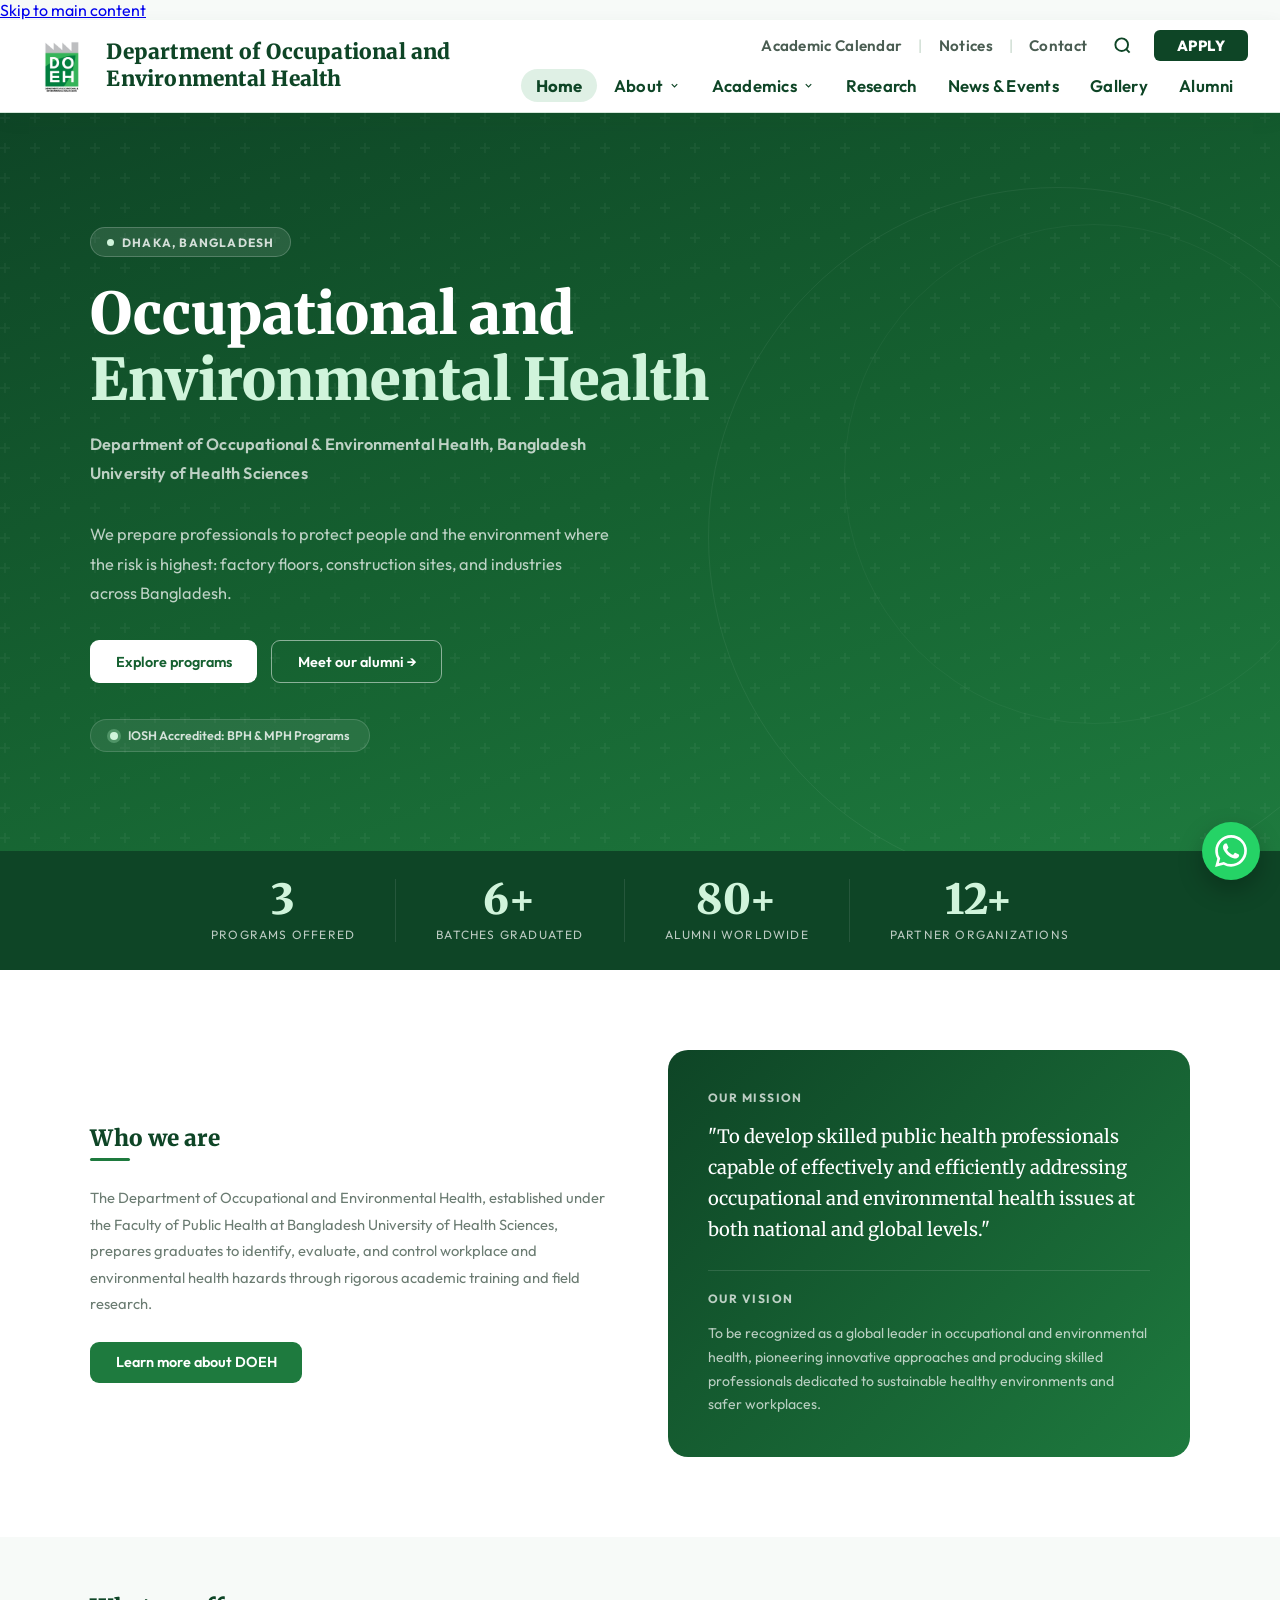
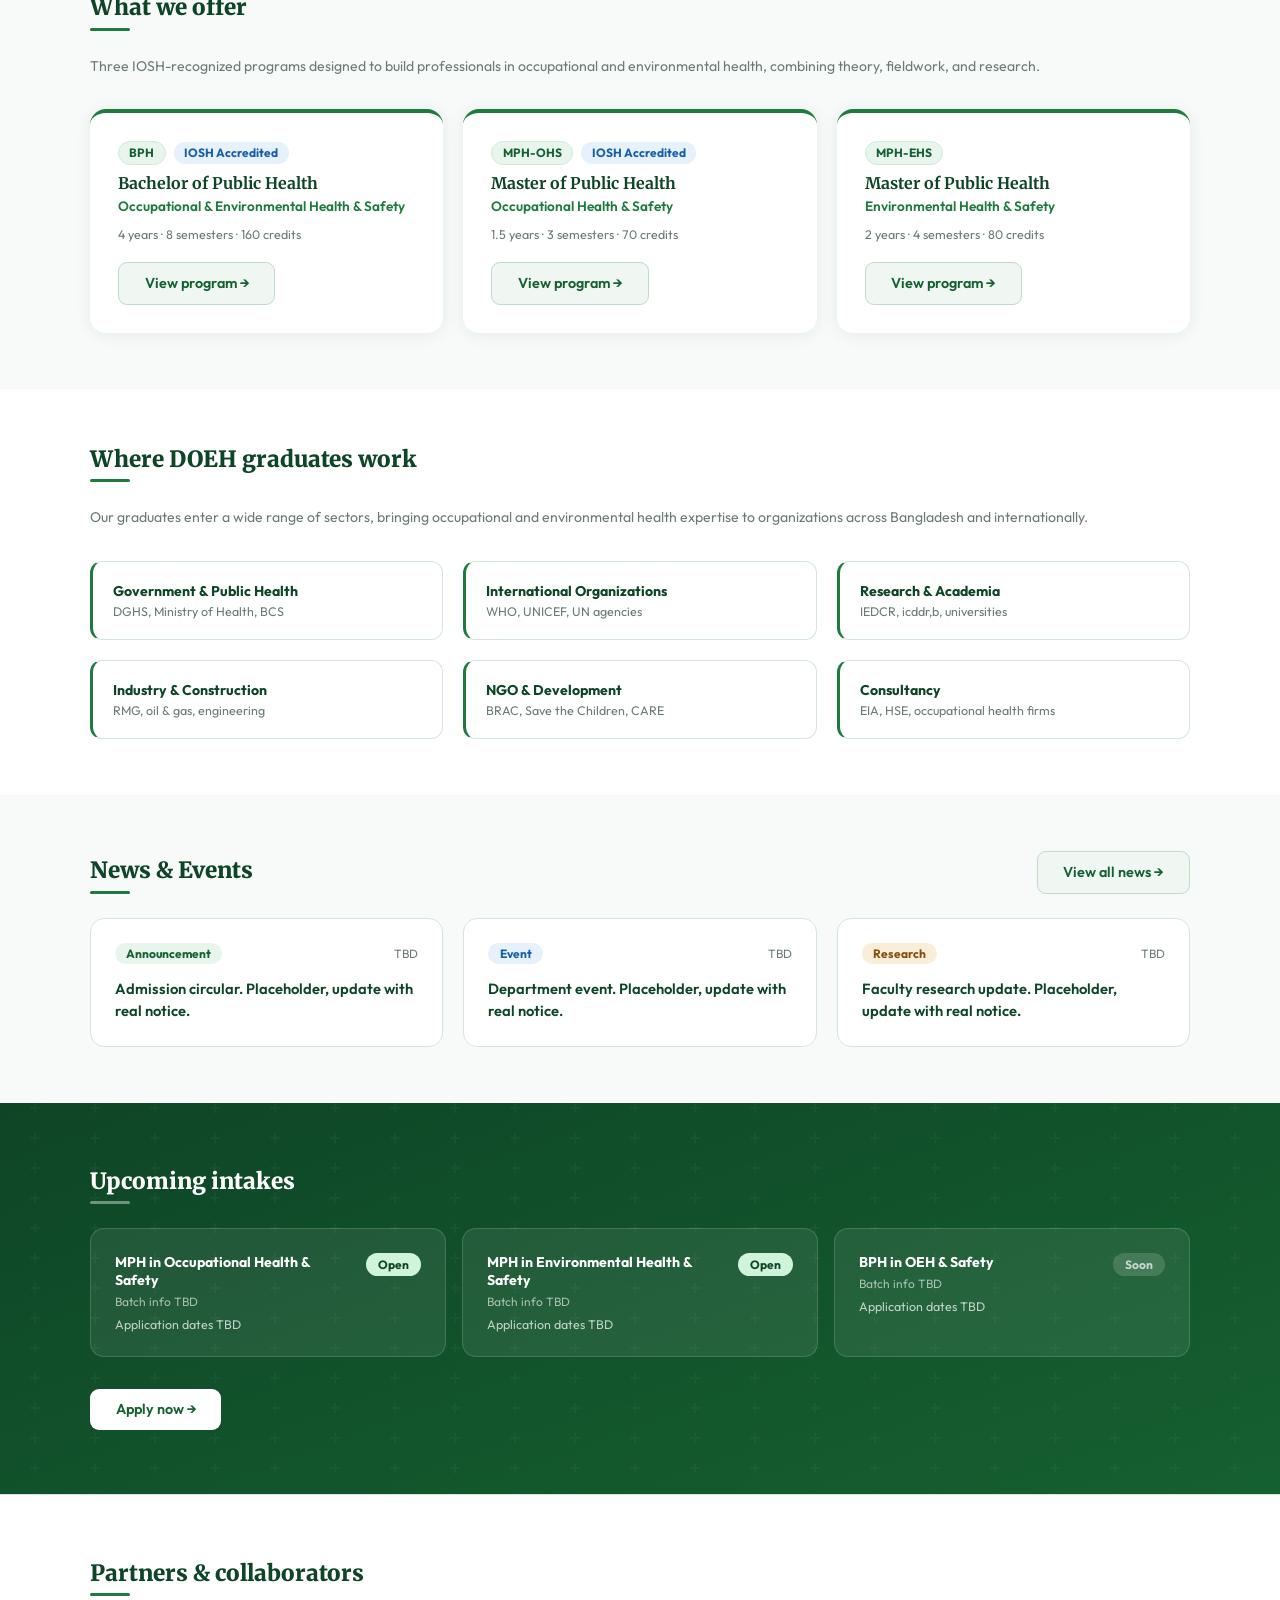
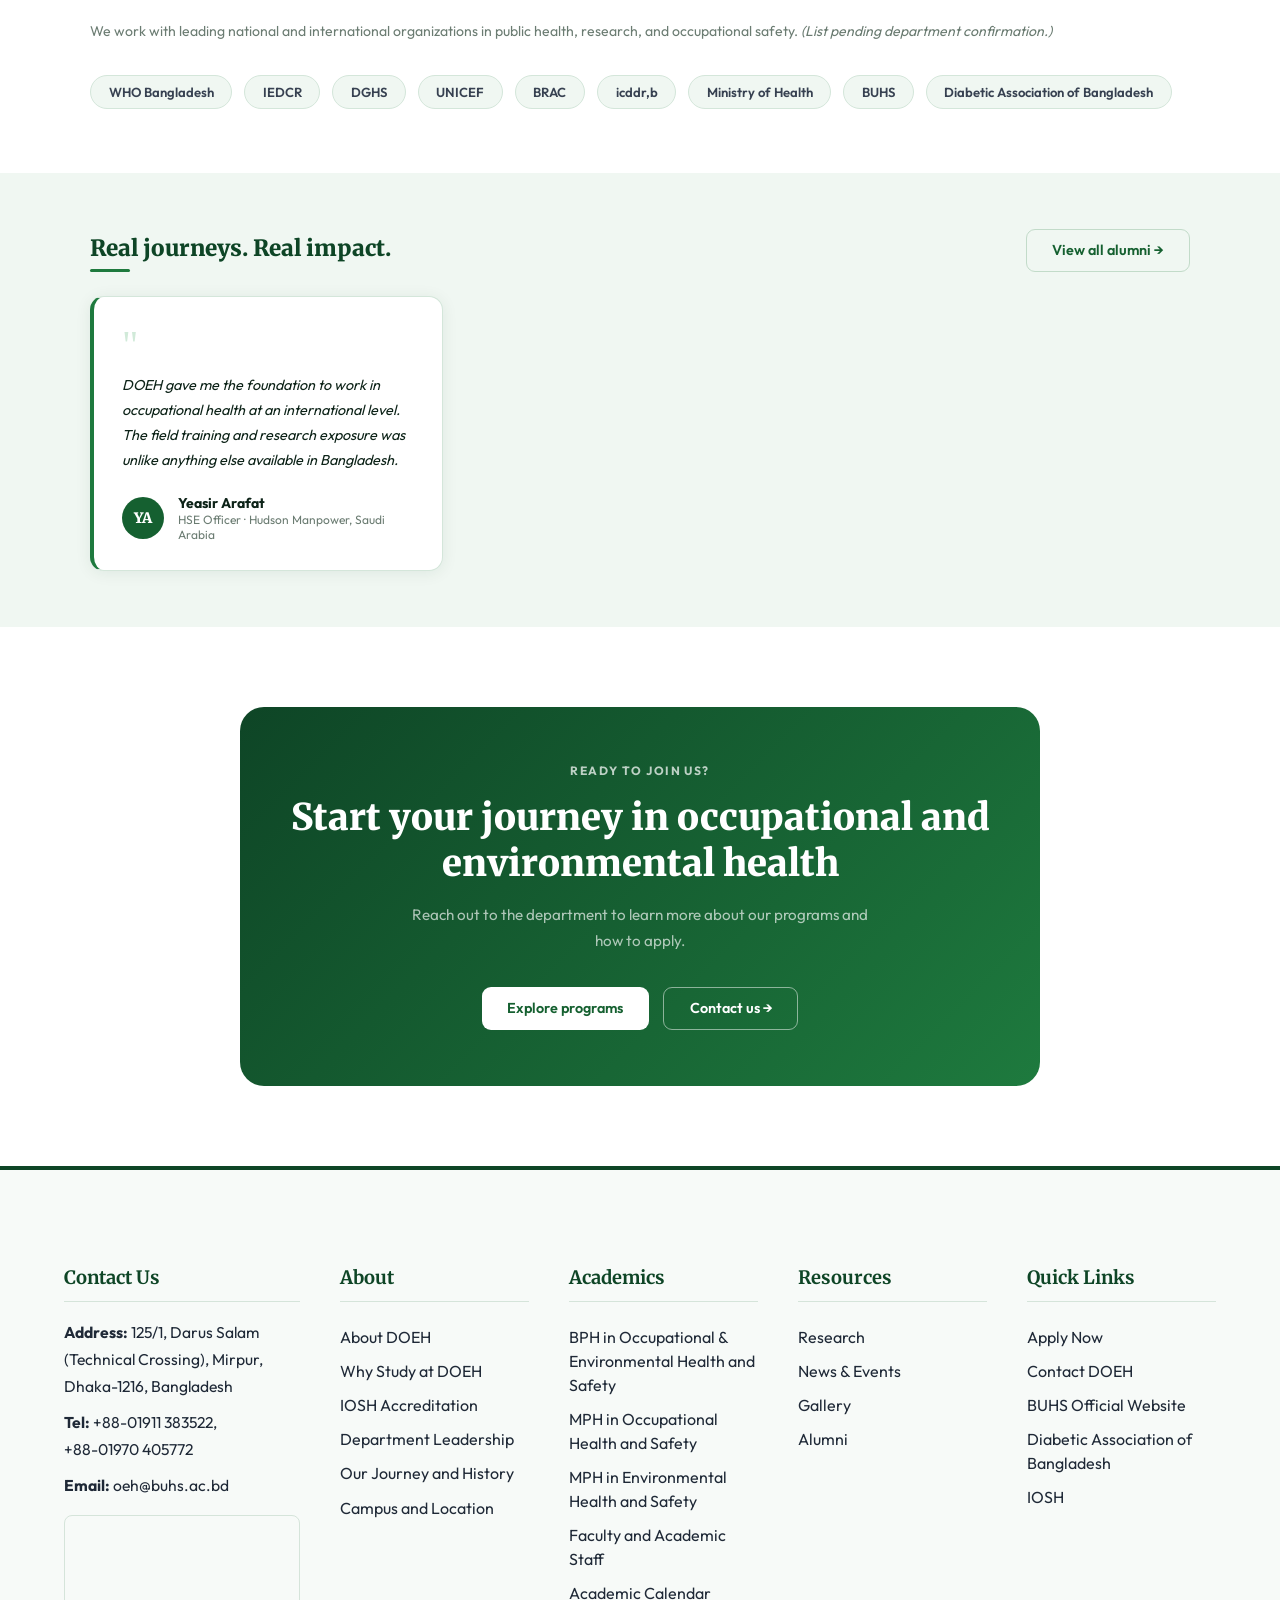
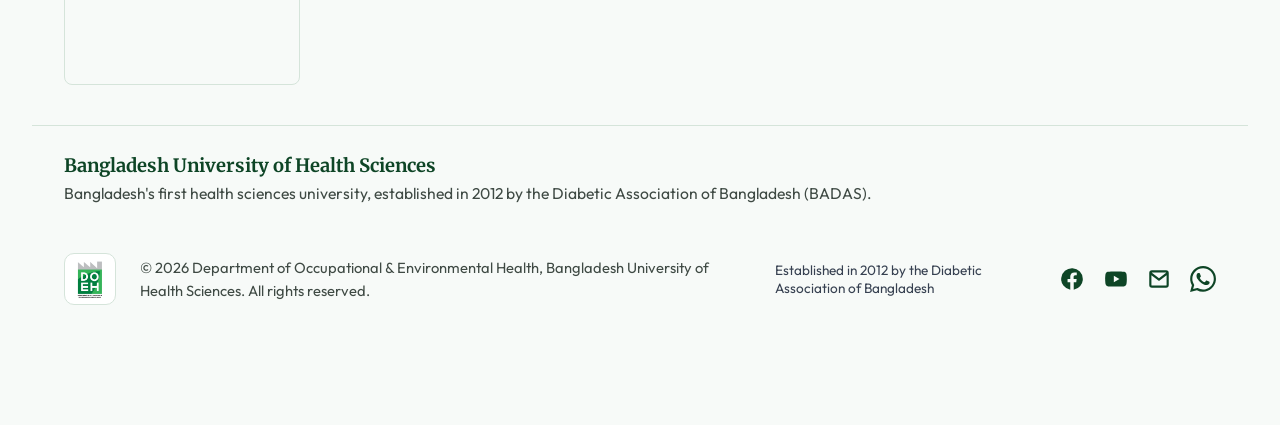
==== commit cb38a513: "Update index.html" ====
--- a/index.html
+++ b/index.html
@@ -18,6 +18,10 @@
 
 <link href="https://fonts.googleapis.com/css2?family=Merriweather:wght@400;700;900&family=Outfit:wght@300;400;500;600;700&display=swap" rel="stylesheet"/>
 <link rel="stylesheet" href="css/style.css"/>
+<link rel="icon" type="image/png" sizes="64x64" href="assets/favicon-64.png"/>
+<link rel="apple-touch-icon" href="assets/apple-touch-icon.png"/>
+<meta name="theme-color" content="#156030"/>
+
 
 <!-- Structured data for SEO -->
 <script type="application/ld+json">
@@ -39,8 +43,9 @@
  "postalCode": "1216",
  "addressCountry": "BD"
  },
- "telephone": "+880-1791-042087",
- "email": "doeh@buhs.ac.bd"
+ "telephone": "+880-1911-383522",
+ "email": "oeh@buhs.ac.bd",
+ "sameAs": ["https://www.facebook.com/share/19NrNVjGQQ/", "https://www.youtube.com/@doeh_buhs"]
 }
 </script>
 
@@ -60,29 +65,29 @@
 .hero-home-inner{max-width:1100px;margin:0 auto;width:100%;position:relative;z-index:1}
 .hero-home-content{max-width:680px}
 .hero-eyebrow-pill{display:inline-flex;align-items:center;gap:8px;background:rgba(255,255,255,.1);border:1px solid rgba(255,255,255,.2);border-radius:100px;padding:.4rem 1rem;margin-bottom:1.5rem}
-.hero-eyebrow-pill .dot{width:7px;height:7px;border-radius:50%;background:#a8e6bc}
-.hero-eyebrow-pill span{font-size:.72rem;font-weight:700;color:rgba(255,255,255,.8);letter-spacing:.1em;text-transform:uppercase}
+.hero-eyebrow-pill .dot{width:7px;height:7px;border-radius:50%;background:#d0f4db}
+.hero-eyebrow-pill span{font-size:.75rem;font-weight:700;color:rgba(255,255,255,.8);letter-spacing:.1em;text-transform:uppercase}
 .hero-home h1{font-family:'Merriweather',serif;font-size:clamp(2.2rem,6vw,3.6rem);font-weight:900;color:#fff;line-height:1.15;margin-bottom:1rem}
-.hero-institution{font-size:.85rem;font-weight:600;color:#a8e6bc;margin-bottom:1rem;letter-spacing:.01em}
-.hero-home h1 em{color:#a8e6bc;font-style:normal}
+.hero-institution{font-size:.85rem;font-weight:600;color:#d0f4db;margin-bottom:1rem;letter-spacing:.01em}
+.hero-home h1 em{color:#d0f4db;font-style:normal}
 .hero-home > .hero-home-inner p{font-size:1.02rem;color:rgba(255,255,255,.72);line-height:1.8;margin-bottom:2rem;max-width:520px}
 .hero-cta-row{display:flex;gap:14px;flex-wrap:wrap;margin-bottom:2.25rem}
 .iosh-strip{display:inline-flex;align-items:center;gap:10px;background:rgba(255,255,255,.08);border:1px solid rgba(255,255,255,.15);border-radius:100px;padding:.5rem 1.2rem}
-.iosh-strip .dot{width:8px;height:8px;border-radius:50%;background:#a8e6bc;box-shadow:0 0 0 3px rgba(168,230,188,.3)}
+.iosh-strip .dot{width:8px;height:8px;border-radius:50%;background:#d0f4db;box-shadow:0 0 0 3px rgba(168,230,188,.3)}
 .iosh-strip span{font-size:.78rem;font-weight:600;color:rgba(255,255,255,.8)}
 
 /* ── STATS STRIP ── */
 .stats-strip{background:var(--green3);display:flex;justify-content:center;flex-wrap:wrap;padding:1.75rem 2rem;gap:0}
 .st{text-align:center;padding:0 2.5rem;border-right:1px solid rgba(255,255,255,.1)}
 .st:last-child{border-right:none}
-.st-n{font-family:'Merriweather',serif;font-size:clamp(1.8rem,4vw,2.6rem);font-weight:900;color:#a8e6bc;line-height:1}
-.st-l{font-size:.68rem;color:rgba(255,255,255,.5);text-transform:uppercase;letter-spacing:.1em;margin-top:6px}
+.st-n{font-family:'Merriweather',serif;font-size:clamp(1.8rem,4vw,2.6rem);font-weight:900;color:#d0f4db;line-height:1}
+.st-l{font-size:.75rem;color:rgba(255,255,255,.72);text-transform:uppercase;letter-spacing:.1em;margin-top:6px}
 
 /* ── ABOUT PREVIEW ── */
 .about-preview{padding:5rem 2rem;background:var(--white)}
 .about-preview-inner{max-width:1100px;margin:0 auto;display:grid;grid-template-columns:1fr 1fr;gap:3.5rem;align-items:center}
 .mission-card{background:linear-gradient(135deg,var(--green3),var(--green));border-radius:20px;padding:2.5rem;color:#fff}
-.mission-label{font-size:.7rem;font-weight:700;letter-spacing:.12em;text-transform:uppercase;color:rgba(255,255,255,.5);margin-bottom:1rem}
+.mission-label{font-size:.75rem;font-weight:700;letter-spacing:.12em;text-transform:uppercase;color:rgba(255,255,255,.72);margin-bottom:1rem}
 .mission-quote{font-family:'Merriweather',serif;font-size:1.15rem;line-height:1.7;color:#fff;margin-bottom:1.5rem}
 .mission-card .divider{border-top:1px solid rgba(255,255,255,.12);padding-top:1.25rem}
 .mission-card .vision-text{font-size:.88rem;color:rgba(255,255,255,.7);line-height:1.7}
@@ -92,9 +97,9 @@
 .prog-card:hover{transform:translateY(-6px);box-shadow:var(--shadow-xl)}
 .prog-icon{font-size:2rem;margin-bottom:.85rem}
 .prog-badges{display:flex;align-items:center;gap:8px;margin-bottom:.5rem;flex-wrap:wrap}
-.prog-code-badge{background:var(--green-pale);color:var(--green2);font-size:.68rem;font-weight:700;padding:.2rem .65rem;border-radius:100px;border:1px solid var(--green-dim)}
-.prog-iosh-badge{background:#e6f1fb;color:#185FA5;font-size:.65rem;font-weight:700;padding:.2rem .65rem;border-radius:100px}
-.prog-card h3{font-family:'Merriweather',serif;font-size:1rem;font-weight:700;color:var(--green3);margin-bottom:.25rem}
+.prog-code-badge{background:var(--green-pale);color:var(--green2);font-size:.75rem;font-weight:700;padding:.2rem .65rem;border-radius:100px;border:1px solid var(--green-dim)}
+.prog-iosh-badge{background:#e6f1fb;color:#185FA5;font-size:.75rem;font-weight:700;padding:.2rem .65rem;border-radius:100px}
+.prog-card h2{font-family:'Merriweather',serif;font-size:1rem;font-weight:700;color:var(--green3);margin-bottom:.25rem}
 .prog-spec{font-size:.85rem;color:var(--green);font-weight:600;margin-bottom:.75rem}
 .prog-duration{font-size:.78rem;color:var(--gray);margin-bottom:1.25rem}
 
@@ -108,7 +113,7 @@
 /* ── NEWS CARDS ── */
 .news-card{background:#fff;border-radius:14px;padding:1.5rem;border:1px solid var(--border);transition:transform .22s,box-shadow .22s}
 .news-card:hover{transform:translateY(-3px);box-shadow:var(--shadow-lg)}
-.news-tag{font-size:.68rem;font-weight:700;padding:.2rem .7rem;border-radius:100px}
+.news-tag{font-size:.75rem;font-weight:700;padding:.2rem .7rem;border-radius:100px}
 .news-date{font-size:.75rem;color:var(--gray)}
 .news-title{font-size:.92rem;font-weight:600;color:var(--green3);line-height:1.5;margin-top:.85rem}
 
@@ -120,8 +125,8 @@
 .intake-card{background:rgba(255,255,255,.08);border:1px solid rgba(255,255,255,.15);border-radius:14px;padding:1.5rem;display:flex;justify-content:space-between;align-items:flex-start;gap:1rem}
 .intake-prog{font-size:.88rem;font-weight:700;color:#fff;margin-bottom:.3rem}
 .intake-batch{font-size:.75rem;color:rgba(255,255,255,.6);margin-bottom:.5rem}
-.intake-date{font-size:.78rem;color:rgba(255,255,255,.55)}
-.intake-status{font-size:.7rem;font-weight:700;padding:.25rem .75rem;border-radius:100px;white-space:nowrap;flex-shrink:0}
+.intake-date{font-size:.78rem;color:rgba(255,255,255,.72)}
+.intake-status{font-size:.75rem;font-weight:700;padding:.25rem .75rem;border-radius:100px;white-space:nowrap;flex-shrink:0}
 
 /* ── PARTNERS ── */
 .partners-sec{padding:4rem 2rem;background:#fff;border-top:1px solid var(--border)}
@@ -132,7 +137,7 @@
 /* ── CTA BANNER ── */
 .cta-banner-sec{padding:5rem 2rem;background:#fff}
 .cta-banner{max-width:800px;margin:0 auto;background:linear-gradient(135deg,var(--green3),var(--green));border-radius:24px;padding:3.5rem 2.5rem;text-align:center;position:relative;overflow:hidden}
-.cta-banner-eyebrow{font-size:.72rem;font-weight:700;letter-spacing:.12em;text-transform:uppercase;color:rgba(255,255,255,.55);margin-bottom:1rem}
+.cta-banner-eyebrow{font-size:.75rem;font-weight:700;letter-spacing:.12em;text-transform:uppercase;color:rgba(255,255,255,.72);margin-bottom:1rem}
 .cta-banner h2{font-family:'Merriweather',serif;font-size:clamp(1.6rem,4vw,2.3rem);font-weight:900;color:#fff;line-height:1.25;margin-bottom:1rem}
 .cta-banner p{font-size:.95rem;color:rgba(255,255,255,.65);line-height:1.75;margin:0 auto 2rem;max-width:480px}
 .cta-btn-row{display:flex;gap:14px;justify-content:center;flex-wrap:wrap}
@@ -142,40 +147,286 @@
  .hero-home{padding:4.5rem 1.25rem 3.5rem;min-height:auto}
 }
 </style>
+<style id="site-chrome">
+/* ===== SITE HEADER (final: white theme, no top bar) ===== */
+.site-header{--hpad:2rem;--hd-ink:#0e4526;--hd-ink2:#156030;--hd-muted:#4a5d52;--hd-line:#d4e6da;--hd-tint:#e8f5ed;--hd-hover:#f1f7f3;--hd-active:#dff0e5;font-family:'Outfit',sans-serif;position:sticky;top:0;z-index:200;margin:0;padding:.6rem var(--hpad);background:#fff;color:var(--hd-ink);border-bottom:1px solid var(--hd-line);box-shadow:0 6px 18px rgba(14,69,38,.07)}
+.site-header *{box-sizing:border-box;margin:0;padding:0}
+.header-container{max-width:82.5rem;margin:0 auto;display:flex;align-items:center;justify-content:space-between;gap:2.5rem}
+.brand-link{display:flex;align-items:center;gap:.9rem;text-decoration:none;color:var(--hd-ink);min-width:0}
+.brand-logo{display:block;width:60px;height:60px;object-fit:contain;flex:none}
+.brand-badge{width:56px;height:56px;border-radius:12px;background:var(--hd-ink);color:#fff;display:flex;align-items:center;justify-content:center;font-family:'Merriweather',serif;font-weight:900;font-size:.95rem;letter-spacing:.03em;flex-shrink:0}
+.brand-title-only{font-family:'Merriweather',serif;font-size:1.3rem;font-weight:900;letter-spacing:.01em;line-height:1.3;max-width:370px;color:var(--hd-ink)}
+.nav-wrapper{display:flex;flex-direction:column;align-items:flex-end;gap:.45rem;flex-shrink:0}
+
+.utility-nav{display:flex;align-items:center;gap:1rem;font-size:.95rem;font-weight:600;letter-spacing:.02em}
+.utility-nav a{color:var(--hd-muted);text-decoration:none;text-underline-offset:4px;transition:color .2s ease}
+.utility-nav a:hover{color:var(--hd-ink);text-decoration:underline}
+.utility-divider{color:#b7cdbd;font-weight:300}
+.search-button{background:transparent;border:0;color:var(--hd-ink);cursor:pointer;display:flex;margin-left:.6rem}
+.search-button:hover{color:var(--hd-ink2)}
+.search-button svg{width:19px;height:19px;stroke:currentColor}
+.utility-nav .btn-apply{background:var(--hd-ink);color:#fff;font-weight:800;font-size:.92rem;letter-spacing:.04em;padding:.4rem 1.4rem;border-radius:6px;text-transform:uppercase;margin-left:.4rem;text-decoration:none;transition:background .2s ease,transform .25s ease,box-shadow .25s ease}
+.utility-nav .btn-apply:hover{background:var(--hd-ink2);color:#fff;text-decoration:none;transform:translateY(-1px);box-shadow:0 6px 14px rgba(14,69,38,.25)}
+
+.search-m,.hdr-sep{display:none}
+.primary-nav{display:flex;align-items:center;gap:.15rem;white-space:nowrap}
+.nav-item{position:relative}
+.nav-item>a{display:flex;align-items:center;gap:.4rem;color:var(--hd-ink);text-decoration:none;font-weight:600;font-size:1.05rem;letter-spacing:.015em;white-space:nowrap;padding:.4rem .9rem;border-radius:999px;transition:background .2s ease}
+.nav-item>a:hover,.nav-item:hover>a,.nav-item:focus-within>a{background:var(--hd-hover)}
+.nav-item.active>a,.nav-item.active:hover>a{background:var(--hd-active);font-weight:700}
+.caret{width:11px;height:11px;transition:transform .2s ease}
+.nav-item:hover .caret,.nav-item:focus-within .caret{transform:rotate(180deg)}
+
+/* Dropdowns open under their own item */
+.dropdown{position:absolute;top:100%;left:-.85rem;margin-top:14px;min-width:340px;background:#fff;border:1px solid var(--hd-line);border-top:3px solid var(--green,#1e7a3e);border-radius:0 0 12px 12px;box-shadow:0 18px 40px rgba(14,69,38,.22);padding:.55rem;opacity:0;visibility:hidden;transform:translateY(6px);transition:opacity .18s ease,transform .18s ease,visibility .18s;z-index:50}
+.dropdown::before{content:'';position:absolute;left:0;right:0;top:-19px;height:19px}
+.nav-item:hover .dropdown,.nav-item:focus-within .dropdown{opacity:1;visibility:visible;transform:translateY(0)}
+.dropdown a{display:block;padding:.7rem .9rem;border-radius:8px;font-size:1rem;font-weight:500;color:var(--hd-muted);text-decoration:none}
+.dropdown a:hover{background:var(--hd-tint);color:var(--hd-ink)}
+.dropdown a .dd-title{display:block;color:var(--hd-ink);font-size:1.02rem;font-weight:600;line-height:1.35}
+.dropdown a .dd-sub{display:block;margin-top:.1rem;color:var(--hd-muted);font-size:.86rem;font-weight:400;line-height:1.4}
+
+a:focus-visible,button:focus-visible{outline:2px solid #1e7a3e;outline-offset:3px}
+.dropdown a:focus-visible{outline-offset:-2px}
+@media(prefers-reduced-motion:reduce){.caret,.dropdown{transition:none}}
+
+/* Reset anything the shared stylesheet applies to the old nav or body offset */
+html,body{margin:0}
+body{padding-top:0!important}
+.legacy-nav-stub{display:none!important}
+
+/* Footer (BRAC University style: light, five columns, social row) */
+.ftr{background:var(--offwhite,#f5faf6);border-top:4px solid var(--green3,#0e4526);color:var(--green3,#0e4526);font-family:'Outfit',sans-serif}
+.ftr *{box-sizing:border-box}
+.ftr-inner{max-width:82.5rem;margin:0 auto;padding:3.5rem 2rem 2.5rem}
+.ftr-grid{display:grid;grid-template-columns:1.25fr 1fr 1fr 1fr 1fr;gap:2.5rem}
+.ftr-title{font-family:'Merriweather',serif;font-size:1.15rem;font-weight:700;color:var(--green3,#0e4526);padding-bottom:.75rem;margin:0 0 1.1rem;border-bottom:1px solid #d5e4da}
+.ftr-link{display:block;color:#1f2937;text-decoration:none;font-size:1rem;line-height:1.5;padding:.32rem 0}
+.ftr-link:hover{color:var(--green2,#1e7a3e);text-decoration:underline}
+.ftr-contact p{font-size:.98rem;line-height:1.7;margin:0 0 .6rem;color:#1f2937}
+.ftr-contact strong{font-weight:700}
+.ftr-contact a{color:inherit;text-decoration:none}
+.ftr-contact a:hover{text-decoration:underline}
+.ftr-map{margin-top:1rem;border-radius:8px;overflow:hidden;border:1px solid #d5e4da;height:170px}
+.ftr-map iframe{width:100%;height:100%;border:0}
+.ftr-bottom{max-width:82.5rem;margin:0 auto;padding:1.5rem 2rem 2rem;border-top:1px solid #d5e4da;display:flex;align-items:center;gap:1.5rem;flex-wrap:wrap}
+.ftr-logo{width:52px;height:52px;object-fit:contain;background:#fff;border-radius:10px;padding:3px;border:1px solid #d5e4da}
+.ftr-copy{font-size:.92rem;line-height:1.6;color:#3f4a44;flex:1 1 320px}
+.ftr-social{display:flex;gap:1.1rem}
+.ftr-social a{color:var(--green3,#0e4526);display:inline-flex}
+.ftr-social a:hover{color:var(--green2,#1e7a3e)}
+.ftr-social svg{width:26px;height:26px;fill:currentColor}
+.ftr [hidden]{display:none!important}
+@media(max-width:1100px){.ftr-grid{grid-template-columns:repeat(2,1fr)}.ftr-contact{grid-column:1/-1}}
+@media(max-width:600px){.ftr-grid{grid-template-columns:1fr}.ftr-inner,.ftr-bottom{padding-left:1rem;padding-right:1rem}}
+
+/* Call to action band and WhatsApp button */
+.cta-band{background:linear-gradient(135deg,var(--green3,#0e4526),var(--green2,#1e7a3e));color:#fff;font-family:'Outfit',sans-serif;padding:3.5rem 2rem}
+.cta-band *{box-sizing:border-box}
+.cta-inner{max-width:68.75rem;margin:0 auto;display:flex;align-items:center;justify-content:space-between;gap:2rem;flex-wrap:wrap}
+.cta-text{flex:1 1 420px}
+.cta-title{font-family:'Merriweather',serif;font-size:clamp(1.5rem,3vw,2.1rem);font-weight:900;line-height:1.3;margin:0 0 .6rem;color:#fff}
+.cta-sub{font-size:1rem;line-height:1.65;color:rgba(255,255,255,.88);max-width:560px;margin:0}
+.cta-actions{display:flex;gap:.9rem;flex-wrap:wrap}
+.cta-btn{display:inline-flex;align-items:center;gap:.55rem;padding:.9rem 1.6rem;border-radius:6px;font-weight:700;font-size:.95rem;letter-spacing:.03em;text-decoration:none;border:2px solid #fff;transition:background .2s ease}
+.cta-btn-primary{background:#fff;color:var(--green3,#0e4526)}
+.cta-btn-primary:hover{background:#f1f5f9}
+.cta-btn-ghost{background:transparent;color:#fff}
+.cta-btn-ghost:hover{background:rgba(255,255,255,.14)}
+.cta-btn svg{width:20px;height:20px;fill:currentColor}
+.wa-float{position:fixed;right:1.25rem;bottom:1.25rem;z-index:70;width:58px;height:58px;border-radius:50%;background:#25D366;color:#fff;display:grid;place-items:center;box-shadow:0 10px 24px rgba(0,0,0,.25);transition:transform .2s ease}
+.wa-float:hover{transform:translateY(-3px)}
+.wa-float svg{width:32px;height:32px;fill:currentColor}
+.cta-btn:focus-visible,.wa-float:focus-visible{outline:3px solid #ffd84d;outline-offset:3px}
+@media(max-width:600px){.cta-band{padding:2.5rem 1rem}.wa-float{right:.9rem;bottom:.9rem}}
+
+/* Mobile and tablet: bar (logo, name, search, divider, hamburger) and the sliding menu */
+.nav-toggle{display:none;width:48px;height:48px;border:0;border-radius:0;background:transparent;cursor:pointer;flex-direction:column;align-items:center;justify-content:center;gap:6px;flex-shrink:0;padding:0;-webkit-tap-highlight-color:transparent}
+.nav-toggle span{display:block;width:28px;height:3px;background:var(--hd-ink);border-radius:2px;transition:transform .35s cubic-bezier(.4,0,.2,1),opacity .2s ease}
+.site-header.open .nav-toggle span:nth-child(1){transform:translateY(9px) rotate(45deg)}
+.site-header.open .nav-toggle span:nth-child(2){opacity:0;transform:scaleX(.2)}
+.site-header.open .nav-toggle span:nth-child(3){transform:translateY(-9px) rotate(-45deg)}
+@keyframes navIn{from{opacity:0;transform:translateY(10px)}to{opacity:1;transform:none}}
+@media(max-width:1240px){
+  .site-header{--hpad:1.1rem;padding:.65rem var(--hpad);transition:padding .3s ease}
+  .site-header.open{padding-bottom:0}
+  .header-container{flex-wrap:wrap;gap:0;align-items:center}
+  .brand-link{flex:1;min-width:0;gap:.8rem;padding-right:.6rem}
+  .brand-logo{width:52px;height:52px}
+  .brand-badge{width:50px;height:50px;font-size:.85rem}
+  .brand-title-only{font-size:1.05rem;line-height:1.3;max-width:none}
+  .search-m{display:flex;align-items:center;justify-content:center;order:1;width:42px;height:44px;margin:0;padding:0;border-radius:0}
+  .search-m svg{width:24px;height:24px}
+  .hdr-sep{display:block;order:1;width:1px;height:30px;background:var(--hd-line);margin:0 .2rem}
+  .nav-toggle{display:flex;order:2;width:44px;height:44px}
+  /* panel: edge to edge, always laid out, animated open and closed (never display toggled) */
+  .nav-wrapper{order:3;flex-basis:calc(100% + 2*var(--hpad));width:calc(100% + 2*var(--hpad));margin:0 calc(var(--hpad)*-1);padding:0 var(--hpad);display:flex;flex-direction:column;align-items:stretch;gap:0;max-height:0;overflow:hidden;opacity:0;visibility:hidden;border-top:3px solid transparent;transform:translateY(-8px);transition:max-height .42s cubic-bezier(.4,0,.2,1),opacity .25s ease,transform .35s ease,margin-top .3s ease,padding .3s ease,border-color .3s ease,visibility 0s linear .42s}
+  .site-header.open .nav-wrapper{max-height:calc(100vh - 100px);max-height:calc(100dvh - 100px);overflow-y:auto;overscroll-behavior:contain;-webkit-overflow-scrolling:touch;opacity:1;visibility:visible;transform:none;margin-top:.8rem;padding-top:.4rem;padding-bottom:1.5rem;border-top-color:var(--green,#1e7a3e);transition-delay:0s}
+  /* block 1: main navigation */
+  .primary-nav{order:1;flex-direction:column;align-items:stretch;gap:0;white-space:normal}
+  .nav-item{display:block;border:0}
+  .nav-item>a{justify-content:space-between;padding:.85rem .75rem;font-size:1.15rem;font-weight:600;letter-spacing:.005em;line-height:1.3;border-radius:14px}
+  .nav-item>a:hover,.nav-item:hover>a,.nav-item:focus-within>a{background:var(--hd-hover)}
+  .nav-item.active>a,.nav-item.active:hover>a{background:var(--hd-tint);color:var(--green,#1e7a3e);font-weight:700}
+  .caret{width:16px;height:16px;transition:transform .3s cubic-bezier(.4,0,.2,1)}
+  .nav-item:hover .caret,.nav-item:focus-within .caret{transform:none}
+  .nav-item.open .caret{transform:rotate(180deg)}
+  .dropdown{position:static;display:block;min-width:0;margin:0;padding:0 .35rem;border:0;border-radius:14px;background:var(--cream,#f0f7f2);box-shadow:none;opacity:0;visibility:hidden;transform:none;max-height:0;overflow:hidden;transition:max-height .4s cubic-bezier(.4,0,.2,1),opacity .25s ease,margin .3s ease,padding .3s ease,visibility 0s linear .4s}
+  .dropdown::before{display:none}
+  .nav-item.open .dropdown{max-height:560px;opacity:1;visibility:visible;margin:.2rem 0 .6rem;padding:.4rem .35rem;transition-delay:0s}
+  .dropdown a{padding:.7rem .85rem}
+  .dropdown a .dd-title{font-size:1rem}
+  .dropdown a .dd-sub{font-size:.85rem}
+  /* block 2: utility links, separated by a full width line */
+  .utility-nav{order:2;flex-direction:column;align-items:stretch;gap:0;margin:.9rem calc(var(--hpad)*-1) 0;padding:.2rem var(--hpad) 0;border-top:1px solid var(--hd-line)}
+  .utility-nav a{padding:.9rem .75rem;font-size:1rem;font-weight:400;letter-spacing:.005em;color:#34463b;border-bottom:1px solid var(--hd-line);border-radius:0}
+  .utility-nav a:hover{color:var(--hd-ink);text-decoration:none}
+  .utility-divider{display:none}
+  .utility-nav .search-button{display:none}
+  .utility-nav .btn-apply{margin:1.2rem 0 0;padding:.95rem;font-size:.98rem;text-align:center;color:#fff;border:0;border-radius:12px}
+  /* motion: items glide in one after another */
+  .site-header.open .primary-nav>.nav-item,.site-header.open .utility-nav>a{animation:navIn .45s cubic-bezier(.2,.7,.2,1) both}
+  .site-header.open .primary-nav>.nav-item:nth-child(2){animation-delay:.03s}
+  .site-header.open .primary-nav>.nav-item:nth-child(3){animation-delay:.06s}
+  .site-header.open .primary-nav>.nav-item:nth-child(4){animation-delay:.09s}
+  .site-header.open .primary-nav>.nav-item:nth-child(5){animation-delay:.12s}
+  .site-header.open .primary-nav>.nav-item:nth-child(6){animation-delay:.15s}
+  .site-header.open .primary-nav>.nav-item:nth-child(7){animation-delay:.18s}
+  .site-header.open .utility-nav>a{animation-delay:.24s}
+}
+@media(max-width:600px){
+  .site-header{--hpad:.85rem;padding-top:.5rem;padding-bottom:.5rem}
+  .site-header.open{padding-bottom:0}
+  .brand-link{gap:.55rem;padding-right:.25rem}
+  .brand-logo{width:40px;height:40px}
+  .brand-badge{width:40px;height:40px;font-size:.75rem}
+  .brand-title-only{font-size:.86rem;font-weight:700;line-height:1.3;letter-spacing:0}
+  .search-m{width:38px}
+  .hdr-sep{margin:0}
+  .nav-toggle{width:42px}
+}
+@media(max-width:340px){.brand-title-only{font-size:.8rem}.brand-logo{width:34px;height:34px}}
+@media(prefers-reduced-motion:reduce){
+  .nav-wrapper,.dropdown,.nav-toggle span,.caret,.site-header{transition:none!important}
+  .site-header.open .primary-nav>.nav-item,.site-header.open .utility-nav>a{animation:none!important}
+}
+/* Large screens: scale the whole layout up so desktops and TVs are not left with a narrow column */
+@media(min-width:1700px){html{font-size:112.5%}}
+@media(min-width:2300px){html{font-size:131.25%}}
+
+/* Site search overlay */
+.ssr{position:fixed;inset:0;z-index:900;display:none;align-items:flex-start;justify-content:center;padding:8vh 1rem 1rem;background:rgba(7,32,20,.6);-webkit-backdrop-filter:blur(4px);backdrop-filter:blur(4px)}
+.ssr.open{display:flex}
+.ssr-panel{width:min(640px,100%);max-height:84vh;overflow:auto;background:var(--white,#fff);color:var(--navy,#0d2318);border-radius:14px;box-shadow:0 24px 60px rgba(0,0,0,.35);padding:1.25rem;font-family:'Outfit',sans-serif}
+.ssr-head{display:flex;align-items:center;justify-content:space-between;margin-bottom:.75rem}
+.ssr-title{margin:0;font-family:'Merriweather',serif;font-size:1.1rem;color:var(--green3,#0e4526)}
+.ssr-close{width:44px;height:44px;border:0;border-radius:50%;background:var(--cream,#f0f7f2);color:var(--green3,#0e4526);font-size:1.4rem;line-height:1;cursor:pointer}
+.ssr-field{display:block;width:100%;padding:.85rem 1rem;border:1.5px solid var(--border2,#c2dbc9);border-radius:10px;background:var(--cream,#f0f7f2);color:inherit;font:inherit;font-size:1rem}
+.ssr-field:focus{outline:0;border-color:var(--green,#1e7a3e);box-shadow:0 0 0 3px rgba(30,122,62,.22)}
+.ssr-list{list-style:none;margin:.75rem 0 0;padding:0}
+.ssr-list a{display:block;padding:.7rem .85rem;border-radius:10px;color:inherit;text-decoration:none}
+.ssr-list a:hover,.ssr-list a.sel{background:var(--green-pale,#e8f5ed)}
+.ssr-list b{display:block;font-size:.98rem;color:var(--green3,#0e4526)}
+.ssr-list small{color:var(--gray,#5b6e63);font-size:.82rem}
+.ssr-empty{margin:.9rem .25rem 0;color:var(--gray,#5b6e63);font-size:.92rem}
+
+
+/* Footer identity row and BADAS credit (moved here from the old top bar) */
+.ftr-id{max-width:82.5rem;margin:0 auto;padding:1.75rem 2rem;border-top:1px solid #d5e4da}
+.ftr-id-name{display:inline-block;font-family:'Merriweather',serif;font-size:1.15rem;font-weight:700;line-height:1.35;color:var(--green3,#0e4526);text-decoration:none}
+.ftr-id-name:hover{text-decoration:underline}
+.ftr-id-tag{margin:.2rem 0 0;font-size:.98rem;line-height:1.5;color:#3f4a44}
+.ftr-id+.ftr-bottom{border-top:0;padding-top:1.25rem}
+.ftr-badas{display:inline-flex;align-items:center;gap:.6rem;max-width:260px;color:var(--ink2,#374151);text-decoration:none;font-size:.85rem;line-height:1.35}
+.ftr-badas img{width:46px;height:46px;flex:none}
+.ftr-badas:hover span{text-decoration:underline}
+@media(max-width:600px){.ftr-id{padding-left:1rem;padding-right:1rem}}
+
+/* ===== POLISH PASS ===== */
+.cta-band{padding:3.75rem 2rem}
+.cta-inner{max-width:1320px}
+.ftr-contact a[href^="tel:"]{white-space:nowrap}
+.ftr-bottom{padding-bottom:5rem}
+.cta-btn{transition:background .2s ease,transform .25s ease}
+.cta-btn:hover{transform:translateY(-2px)}
+@media(prefers-reduced-motion:reduce){.utility-nav .btn-apply,.cta-btn,.nav-item>a{transition:none}.utility-nav .btn-apply:hover,.cta-btn:hover{transform:none}}
+/* ===== END SITE HEADER AND FOOTER ===== */
+section[id]{scroll-margin-top:110px}
+</style>
+<script>document.documentElement.classList.add('pl')</script>
+<link rel="stylesheet" href="css/polish.css"/>
 </head>
 <body>
+<a class="skip" href="#main">Skip to main content</a>
 
 <!-- NAV -->
-<nav>
- <a class="nav-brand" href="index.html">
- <img class="nav-logo-img" src="assets/logo.png" alt="DOEH BUHS" onerror="this.style.background='var(--green-pale)'"/>
- <div class="nav-name">DOEH, BUHS<small>Dept. of Occupational &amp; Environmental Health</small></div>
- </a>
- <div class="nav-links">
- <a class="nb active" href="index.html">Home</a>
- <a class="nb" href="about.html">About</a>
- <a class="nb" href="academics.html">Academics</a>
- <a class="nb" href="research.html">Research</a>
- <a class="nb" href="news.html">News &amp; Events</a>
- <a class="nb" href="gallery.html">Gallery</a>
- <a class="nb" href="alumni.html">Alumni</a>
- <a class="nb" href="contact.html">Contact</a>
- </div>
- <button class="hamburger" id="hamburger" onclick="toggleMenu()" aria-label="Open menu">
- <span></span><span></span><span></span>
- </button>
-</nav>
-<div class="mobile-menu" id="mobile-menu">
- <a class="mnb active" href="index.html">Home</a>
- <a class="mnb" href="about.html">About</a>
- <a class="mnb" href="academics.html">Academics</a>
- <a class="mnb" href="research.html">Research</a>
- <a class="mnb" href="news.html">News &amp; Events</a>
- <a class="mnb" href="gallery.html">Gallery</a>
- <a class="mnb" href="alumni.html">Alumni</a>
- <a class="mnb" href="contact.html">Contact</a>
+<header class="site-header">
+  <div class="header-container">
+    <a href="index.html" class="brand-link">
+      <img class="brand-logo" src="assets/logo.png" alt="" width="60" height="60" onerror="this.outerHTML='<span class=&quot;brand-badge&quot;>DOEH</span>'"/>
+      <span class="brand-title-only">Department of Occupational and Environmental Health</span>
+    </a>
+
+    <button class="search-button search-m" id="siteSearchBtnM" type="button" aria-haspopup="dialog" aria-label="Search the site"><svg viewBox="0 0 24 24" fill="none" stroke-width="2.2"><circle cx="11" cy="11" r="8"/><path d="m21 21-4.35-4.35"/></svg></button>
+    <span class="hdr-sep" aria-hidden="true"></span>
+
+    <button class="nav-toggle" id="navToggle" type="button" aria-expanded="false" aria-controls="siteNav" aria-label="Open menu"><span></span><span></span><span></span></button>
+    <div class="nav-wrapper" id="siteNav">
+      <div class="utility-nav" role="navigation" aria-label="Utility">
+        <a href="academics.html#calendar">Academic Calendar</a>
+        <span class="utility-divider">|</span>
+        <a href="news.html">Notices</a>
+        <span class="utility-divider">|</span>
+        <a href="contact.html">Contact</a>
+        <button class="search-button" id="siteSearchBtn" type="button" aria-haspopup="dialog" aria-label="Search the site">
+          <svg viewBox="0 0 24 24" fill="none" stroke-width="2.4"><circle cx="11" cy="11" r="8"/><path d="m21 21-4.35-4.35"/></svg>
+        </button>
+        <a href="https://onlineapplication.buhs.ac.bd/admission/" target="_blank" rel="noopener" class="btn-apply">Apply</a>
+      </div>
+
+      <div class="primary-nav" role="navigation" aria-label="Primary">
+        <div class="nav-item active"><a href="index.html">Home</a></div>
+        <div class="nav-item">
+          <a href="about.html">About <svg class="caret" viewBox="0 0 24 24" fill="none" stroke="currentColor" stroke-width="2.5"><polyline points="6 9 12 15 18 9"/></svg></a>
+          <div class="dropdown">
+            <a href="about.html#our-strengths-title" title="Why study Occupational and Environmental Health at DOEH, BUHS"><span class="dd-title">Why Study at DOEH</span><span class="dd-sub">What sets the department apart</span></a>
+            <a href="about.html#iosh-accreditation" title="IOSH accreditation of DOEH programs"><span class="dd-title">IOSH Accreditation</span><span class="dd-sub">Internationally recognized standards</span></a>
+            <a href="about.html#leadership" title="DOEH and BUHS leadership"><span class="dd-title">Department Leadership</span><span class="dd-sub">Messages from our leaders</span></a>
+            <a href="about.html#history" title="Journey and history of DOEH"><span class="dd-title">Our Journey and History</span><span class="dd-sub">How the department has grown</span></a>
+            <a href="about.html#location" title="DOEH campus address and map"><span class="dd-title">Campus and Location</span><span class="dd-sub">Address, phone and map</span></a>
+          </div>
+        </div>
+        <div class="nav-item">
+          <a href="academics.html">Academics <svg class="caret" viewBox="0 0 24 24" fill="none" stroke="currentColor" stroke-width="2.5"><polyline points="6 9 12 15 18 9"/></svg></a>
+          <div class="dropdown">
+            <a href="academics.html#bph-body" title="Bachelor of Public Health in Occupational and Environmental Health and Safety"><span class="dd-title">BPH in Occupational &amp; Environmental Health and Safety</span><span class="dd-sub">Bachelor's program</span></a>
+            <a href="academics.html#mph-ohs-body" title="Master of Public Health in Occupational Health and Safety"><span class="dd-title">MPH in Occupational Health and Safety</span><span class="dd-sub">Master's program</span></a>
+            <a href="academics.html#mph-ehs-body" title="Master of Public Health in Environmental Health and Safety"><span class="dd-title">MPH in Environmental Health and Safety</span><span class="dd-sub">Master's program</span></a>
+            <a href="academics.html#faculty" title="DOEH faculty and academic staff"><span class="dd-title">Faculty and Academic Staff</span><span class="dd-sub">Professors, associate professors and adjunct faculty</span></a>
+            <a href="academics.html#calendar" title="DOEH academic calendar and intakes"><span class="dd-title">Academic Calendar</span><span class="dd-sub">Spring and Fall intakes</span></a>
+          </div>
+        </div>
+        <div class="nav-item"><a href="research.html">Research</a></div>
+        <div class="nav-item"><a href="news.html">News &amp; Events</a></div>
+        <div class="nav-item"><a href="gallery.html">Gallery</a></div>
+        <div class="nav-item"><a href="alumni.html">Alumni</a></div>
+      </div>
+    </div>
+  </div>
+</header>
+<!-- SITE SEARCH -->
+<div class="ssr" id="siteSearch" aria-hidden="true">
+  <div class="ssr-panel" role="dialog" aria-modal="true" aria-labelledby="ssrTitle">
+    <div class="ssr-head"><h2 class="ssr-title" id="ssrTitle">Search DOEH</h2><button class="ssr-close" id="ssrClose" type="button" aria-label="Close search">&times;</button></div>
+    <input class="ssr-field" id="ssrInput" type="search" placeholder="Try IOSH, MPH, faculty or intake" autocomplete="off" spellcheck="false" aria-label="Search the site"/>
+    <ul class="ssr-list" id="ssrList"></ul>
+    <p class="ssr-empty" id="ssrEmpty" hidden>No match yet. Try a program name, "faculty" or "apply".</p>
+  </div>
 </div>
 
+<!-- legacy hooks kept hidden so js/main.js does not break -->
+<div class="legacy-nav-stub" aria-hidden="true"><button class="hamburger" id="hamburger" onclick="toggleMenu()" tabindex="-1"></button><div class="mobile-menu" id="mobile-menu"></div></div>
+<main id="main" tabindex="-1">
 <!-- HERO -->
 <section class="hero-home">
  <div class="hero-home-ring"></div>
@@ -240,7 +491,7 @@
  <span class="prog-code-badge">BPH</span>
  <span class="prog-iosh-badge">IOSH Accredited</span>
  </div>
- <h3>Bachelor of Public Health</h3>
+ <h2>Bachelor of Public Health</h2>
  <p class="prog-spec">Occupational &amp; Environmental Health &amp; Safety</p>
  <p class="prog-duration">4 years · 8 semesters · 160 credits</p>
  <a class="btn btn-ghost" href="academics.html">View program →</a>
@@ -250,7 +501,7 @@
  <span class="prog-code-badge">MPH-OHS</span>
  <span class="prog-iosh-badge">IOSH Accredited</span>
  </div>
- <h3>Master of Public Health</h3>
+ <h2>Master of Public Health</h2>
  <p class="prog-spec">Occupational Health &amp; Safety</p>
  <p class="prog-duration">1.5 years · 3 semesters · 70 credits</p>
  <a class="btn btn-ghost" href="academics.html">View program →</a>
@@ -259,7 +510,7 @@
  <div class="prog-badges">
  <span class="prog-code-badge">MPH-EHS</span>
  </div>
- <h3>Master of Public Health</h3>
+ <h2>Master of Public Health</h2>
  <p class="prog-spec">Environmental Health &amp; Safety</p>
  <p class="prog-duration">2 years · 4 semesters · 80 credits</p>
  <a class="btn btn-ghost" href="academics.html">View program →</a>
@@ -331,11 +582,11 @@
  <div class="intake-grid">
  <div class="intake-card">
  <div><div class="intake-prog">MPH in Occupational Health &amp; Safety</div><div class="intake-batch">Batch info TBD</div><div class="intake-date">Application dates TBD</div></div>
- <span class="intake-status" style="background:#a8e6bc;color:var(--green3)">Open</span>
+ <span class="intake-status" style="background:#d0f4db;color:var(--green3)">Open</span>
  </div>
  <div class="intake-card">
  <div><div class="intake-prog">MPH in Environmental Health &amp; Safety</div><div class="intake-batch">Batch info TBD</div><div class="intake-date">Application dates TBD</div></div>
- <span class="intake-status" style="background:#a8e6bc;color:var(--green3)">Open</span>
+ <span class="intake-status" style="background:#d0f4db;color:var(--green3)">Open</span>
  </div>
  <div class="intake-card">
  <div><div class="intake-prog">BPH in OEH &amp; Safety</div><div class="intake-batch">Batch info TBD</div><div class="intake-date">Application dates TBD</div></div>
@@ -407,36 +658,66 @@
 </section>
 
 <!-- FOOTER -->
-<footer class="site-footer">
- <div class="footer-grid">
- <div>
- <img class="footer-brand-logo" src="assets/logo.png" alt="DOEH" onerror="this.style.display='none'"/>
- <div class="footer-brand-name">DOEH, BUHS</div>
- <div class="footer-brand-sub">Department of Occupational &amp; Environmental Health<br>Bangladesh University of Health Sciences<br>Established by Diabetic Association of Bangladesh</div>
- </div>
- <div>
- <div class="footer-col-title">Quick Links</div>
- <a class="footer-link" href="index.html">Home</a>
- <a class="footer-link" href="about.html">About DOEH</a>
- <a class="footer-link" href="academics.html">Academics</a>
- <a class="footer-link" href="research.html">Research</a>
- <a class="footer-link" href="news.html">News &amp; Events</a>
- <a class="footer-link" href="gallery.html">Gallery</a>
- <a class="footer-link" href="alumni.html">Alumni</a>
- </div>
- <div>
- <div class="footer-col-title">Contact</div>
- <a class="footer-link" href="mailto:doeh@buhs.ac.bd">doeh@buhs.ac.bd</a>
- <span class="footer-link" style="cursor:default">125/1, Darus Salam (Technical Crossing)</span>
- <span class="footer-link" style="cursor:default">Mirpur, Dhaka-1216, Bangladesh</span>
- <span class="footer-link" style="cursor:default">+88-01791 042087</span>
- <span class="footer-link" style="cursor:default">+88-01552146362</span>
- </div>
- </div>
- <div class="footer-bottom">
- <span class="footer-copy">© 2026 Department of Occupational &amp; Environmental Health, BUHS. All rights reserved.</span>
- <span class="footer-copy">Established by Diabetic Association of Bangladesh</span>
- </div>
+
+</main>
+<aside aria-label="Chat on WhatsApp"><a class="wa-float" href="https://wa.me/8801911383522?text=Hello%20DOEH%2C%20I%20would%20like%20to%20know%20more%20about%20the%20programs." target="_blank" rel="noopener" aria-label="Chat with DOEH on WhatsApp"><svg viewBox="0 0 24 24" aria-hidden="true"><path d="M17.472 14.382c-.297-.149-1.758-.867-2.03-.967-.273-.099-.471-.148-.67.15-.197.297-.767.966-.94 1.164-.173.199-.347.223-.644.075-.297-.15-1.255-.463-2.39-1.475-.883-.788-1.48-1.761-1.653-2.059-.173-.297-.018-.458.13-.606.134-.133.298-.347.446-.52.149-.174.198-.298.298-.497.099-.198.05-.371-.025-.52-.075-.149-.669-1.612-.916-2.207-.242-.579-.487-.5-.669-.51-.173-.008-.371-.01-.57-.01-.198 0-.52.074-.792.372-.272.297-1.04 1.016-1.04 2.479 0 1.462 1.065 2.875 1.213 3.074.149.198 2.096 3.2 5.077 4.487.709.306 1.262.489 1.694.625.712.227 1.36.195 1.871.118.571-.085 1.758-.719 2.006-1.413.248-.694.248-1.289.173-1.413-.074-.124-.272-.198-.57-.347m-5.421 7.403h-.004a9.87 9.87 0 01-5.031-1.378l-.361-.214-3.741.982.998-3.648-.235-.374a9.86 9.86 0 01-1.51-5.26c.001-5.45 4.436-9.884 9.888-9.884 2.64 0 5.122 1.03 6.988 2.898a9.825 9.825 0 012.893 6.994c-.003 5.45-4.437 9.884-9.885 9.884m8.413-18.297A11.815 11.815 0 0012.05 0C5.495 0 .16 5.335.157 11.892c0 2.096.547 4.142 1.588 5.945L.057 24l6.305-1.654a11.882 11.882 0 005.683 1.448h.005c6.554 0 11.89-5.335 11.893-11.893a11.821 11.821 0 00-3.48-8.413z"/></svg></a></aside>
+
+<!-- FOOTER -->
+<footer class="ftr">
+  <div class="ftr-inner">
+    <div class="ftr-grid">
+      <div class="ftr-contact">
+        <h2 class="ftr-title">Contact Us</h2>
+        <p><strong>Address:</strong> 125/1, Darus Salam (Technical Crossing), Mirpur, Dhaka-1216, Bangladesh</p>
+        <p><strong>Tel:</strong> <a href="tel:+8801911383522">+88-01911 383522</a>, <a href="tel:+8801970405772">+88-01970 405772</a></p>
+        <p><strong>Email:</strong> <a href="mailto:oeh@buhs.ac.bd">oeh@buhs.ac.bd</a></p>
+        <div class="ftr-map"><iframe src="https://www.google.com/maps?q=Bangladesh+University+of+Health+Sciences,+Mirpur,+Dhaka&amp;output=embed" loading="lazy" title="DOEH BUHS location on Google Maps" referrerpolicy="no-referrer-when-downgrade"></iframe></div>
+      </div>
+      <div>
+        <h2 class="ftr-title">About</h2>
+        <a class="ftr-link" href="about.html">About DOEH</a>
+        <a class="ftr-link" href="about.html#our-strengths-title">Why Study at DOEH</a>
+        <a class="ftr-link" href="about.html#iosh-accreditation">IOSH Accreditation</a>
+        <a class="ftr-link" href="about.html#leadership">Department Leadership</a>
+        <a class="ftr-link" href="about.html#history">Our Journey and History</a>
+        <a class="ftr-link" href="about.html#location">Campus and Location</a>
+      </div>
+      <div>
+        <h2 class="ftr-title">Academics</h2>
+        <a class="ftr-link" href="academics.html#bph-body">BPH in Occupational &amp; Environmental Health and Safety</a>
+        <a class="ftr-link" href="academics.html#mph-ohs-body">MPH in Occupational Health and Safety</a>
+        <a class="ftr-link" href="academics.html#mph-ehs-body">MPH in Environmental Health and Safety</a>
+        <a class="ftr-link" href="academics.html#faculty">Faculty and Academic Staff</a>
+        <a class="ftr-link" href="academics.html#calendar">Academic Calendar</a>
+      </div>
+      <div>
+        <h2 class="ftr-title">Resources</h2>
+        <a class="ftr-link" href="research.html">Research</a>
+        <a class="ftr-link" href="news.html">News &amp; Events</a>
+        <a class="ftr-link" href="gallery.html">Gallery</a>
+        <a class="ftr-link" href="alumni.html">Alumni</a>
+      </div>
+      <div>
+        <h2 class="ftr-title">Quick Links</h2>
+        <a class="ftr-link" href="https://onlineapplication.buhs.ac.bd/admission/" target="_blank" rel="noopener">Apply Now</a>
+        <a class="ftr-link" href="contact.html">Contact DOEH</a>
+        <a class="ftr-link" href="https://buhs.ac.bd" target="_blank" rel="noopener">BUHS Official Website</a>
+        <a class="ftr-link" href="https://dab-bd.org" target="_blank" rel="noopener">Diabetic Association of Bangladesh</a>
+        <a class="ftr-link" href="https://iosh.com" target="_blank" rel="noopener">IOSH</a>
+      </div>
+    </div>
+  </div>
+  <div class="ftr-id">
+    <a class="ftr-id-name" href="https://buhs.ac.bd" target="_blank" rel="noopener">Bangladesh University of Health Sciences</a>
+    <p class="ftr-id-tag">Bangladesh's first health sciences university, established in 2012 by the Diabetic Association of Bangladesh (BADAS).</p>
+  </div>
+  <div class="ftr-bottom">
+    <img class="ftr-logo" src="assets/logo.png" alt="DOEH, BUHS logo" onerror="this.style.display='none'" loading="lazy" decoding="async"/>
+    <div class="ftr-copy">&copy; 2026 Department of Occupational &amp; Environmental Health, Bangladesh University of Health Sciences. All rights reserved.</div>
+    <a class="ftr-badas" href="https://dab-bd.org" target="_blank" rel="noopener"><img src="assets/badas-logo.png" alt="Diabetic Association of Bangladesh (BADAS) logo" width="46" height="46" loading="lazy" onerror="this.style.display='none'"/><span>Established in 2012 by the Diabetic Association of Bangladesh</span></a>
+    <!-- LinkedIn: add the real URL to href and delete the hidden attribute on that icon -->
+    <div class="ftr-social"><a href="https://www.facebook.com/share/19NrNVjGQQ/" target="_blank" rel="noopener" aria-label="DOEH on Facebook"><svg viewBox="0 0 24 24" aria-hidden="true"><path d="M22 12a10 10 0 1 0-11.6 9.9v-7H7.9V12h2.5V9.8c0-2.5 1.5-3.9 3.8-3.9 1.1 0 2.2.2 2.2.2v2.5h-1.3c-1.2 0-1.6.8-1.6 1.6V12h2.8l-.4 2.9h-2.3v7A10 10 0 0 0 22 12z"/></svg></a><a href="https://www.youtube.com/@doeh_buhs" target="_blank" rel="noopener" aria-label="DOEH on YouTube"><svg viewBox="0 0 24 24" aria-hidden="true"><path d="M21.6 7.2a2.5 2.5 0 0 0-1.8-1.8C18.2 5 12 5 12 5s-6.2 0-7.8.4A2.5 2.5 0 0 0 2.4 7.2C2 8.8 2 12 2 12s0 3.2.4 4.8a2.5 2.5 0 0 0 1.8 1.8C5.8 19 12 19 12 19s6.2 0 7.8-.4a2.5 2.5 0 0 0 1.8-1.8c.4-1.6.4-4.8.4-4.8s0-3.2-.4-4.8zM10 15V9l5.2 3L10 15z"/></svg></a><a href="mailto:oeh@buhs.ac.bd" aria-label="Email DOEH at oeh@buhs.ac.bd"><svg viewBox="0 0 24 24" aria-hidden="true"><path fill-rule="evenodd" d="M3 6.5A2.5 2.5 0 0 1 5.5 4h13A2.5 2.5 0 0 1 21 6.5v11a2.5 2.5 0 0 1-2.5 2.5h-13A2.5 2.5 0 0 1 3 17.5v-11zm2.4-.3L12 11.3l6.6-5.1a.5.5 0 0 0-.1-.2h-13a.5.5 0 0 0-.1.2zM19 8.5l-6.4 4.9a1 1 0 0 1-1.2 0L5 8.5v9c0 .3.2.5.5.5h13c.3 0 .5-.2.5-.5v-9z"/></svg></a><a href="https://wa.me/8801911383522?text=Hello%20DOEH%2C%20I%20would%20like%20to%20know%20more%20about%20the%20programs." target="_blank" rel="noopener" aria-label="Message DOEH on WhatsApp"><svg viewBox="0 0 24 24" aria-hidden="true"><path d="M17.472 14.382c-.297-.149-1.758-.867-2.03-.967-.273-.099-.471-.148-.67.15-.197.297-.767.966-.94 1.164-.173.199-.347.223-.644.075-.297-.15-1.255-.463-2.39-1.475-.883-.788-1.48-1.761-1.653-2.059-.173-.297-.018-.458.13-.606.134-.133.298-.347.446-.52.149-.174.198-.298.298-.497.099-.198.05-.371-.025-.52-.075-.149-.669-1.612-.916-2.207-.242-.579-.487-.5-.669-.51-.173-.008-.371-.01-.57-.01-.198 0-.52.074-.792.372-.272.297-1.04 1.016-1.04 2.479 0 1.462 1.065 2.875 1.213 3.074.149.198 2.096 3.2 5.077 4.487.709.306 1.262.489 1.694.625.712.227 1.36.195 1.871.118.571-.085 1.758-.719 2.006-1.413.248-.694.248-1.289.173-1.413-.074-.124-.272-.198-.57-.347m-5.421 7.403h-.004a9.87 9.87 0 01-5.031-1.378l-.361-.214-3.741.982.998-3.648-.235-.374a9.86 9.86 0 01-1.51-5.26c.001-5.45 4.436-9.884 9.888-9.884 2.64 0 5.122 1.03 6.988 2.898a9.825 9.825 0 012.893 6.994c-.003 5.45-4.437 9.884-9.885 9.884m8.413-18.297A11.815 11.815 0 0012.05 0C5.495 0 .16 5.335.157 11.892c0 2.096.547 4.142 1.588 5.945L.057 24l6.305-1.654a11.882 11.882 0 005.683 1.448h.005c6.554 0 11.89-5.335 11.893-11.893a11.821 11.821 0 00-3.48-8.413z"/></svg></a><a href="" hidden target="_blank" rel="noopener" aria-label="DOEH on LinkedIn"><svg viewBox="0 0 24 24" aria-hidden="true"><path d="M4.98 3.5a2.5 2.5 0 1 1 0 5 2.5 2.5 0 0 1 0-5zM3 9.75h4V21H3V9.75zm6.5 0h3.8v1.54h.05c.53-1 1.82-2.04 3.75-2.04 4 0 4.75 2.63 4.75 6.05V21h-4v-5.1c0-1.22-.02-2.78-1.7-2.78-1.7 0-1.96 1.33-1.96 2.7V21h-4V9.75z"/></svg></a></div>
+  </div>
 </footer>
 
 <style>
@@ -444,18 +725,103 @@
 .footer-grid{max-width:1100px;margin:0 auto;display:grid;grid-template-columns:1.4fr 1fr 1fr;gap:2.5rem;padding-bottom:2rem}
 .footer-brand-logo{width:46px;height:46px;object-fit:contain;background:white;border-radius:9px;padding:2px;margin-bottom:.85rem}
 .footer-brand-name{font-family:'Merriweather',serif;font-size:.95rem;font-weight:700;color:#fff;line-height:1.3}
-.footer-brand-sub{font-size:.72rem;color:rgba(255,255,255,.4);margin-top:.2rem;line-height:1.5}
-.footer-col-title{font-size:.67rem;font-weight:700;color:rgba(255,255,255,.4);text-transform:uppercase;letter-spacing:.1em;margin-bottom:.9rem}
+.footer-brand-sub{font-size:.75rem;color:rgba(255,255,255,.72);margin-top:.2rem;line-height:1.5}
+.footer-col-title{font-size:.75rem;font-weight:700;color:rgba(255,255,255,.72);text-transform:uppercase;letter-spacing:.1em;margin-bottom:.9rem}
 .footer-link{display:block;font-size:.82rem;color:rgba(255,255,255,.6);text-decoration:none;margin-bottom:.4rem;transition:color .18s}
 .footer-link:hover{color:#fff}
 .footer-bottom{max-width:1100px;margin:.5rem auto 0;padding-top:1.25rem;border-top:1px solid rgba(255,255,255,.1);display:flex;justify-content:space-between;align-items:center;flex-wrap:wrap;gap:.5rem}
-.footer-copy{font-size:.72rem;color:rgba(255,255,255,.28)}
+.footer-copy{font-size:.75rem;color:rgba(255,255,255,.28)}
 @media(max-width:768px){
  .footer-grid{grid-template-columns:1fr;gap:1.5rem}
  .footer-bottom{flex-direction:column;text-align:center}
 }
 </style>
 
+<script>
+(function(){
+  var h=document.querySelector('.site-header'),t=document.getElementById('navToggle');
+  if(!h||!t)return;
+  var mq=window.matchMedia('(max-width:1240px)');
+  function setOpen(o){h.classList.toggle('open',o);t.setAttribute('aria-expanded',o?'true':'false');t.setAttribute('aria-label',o?'Close menu':'Open menu');}
+  function closeSubs(){h.querySelectorAll('.nav-item.open').forEach(function(i){i.classList.remove('open');});}
+  t.addEventListener('click',function(){setOpen(!h.classList.contains('open'));});
+  h.querySelectorAll('.nav-item').forEach(function(item){
+    var a=item.children[0];
+    if(!item.querySelector('.dropdown'))return;
+    a.addEventListener('click',function(e){
+      if(!mq.matches||item.classList.contains('open'))return;
+      e.preventDefault();closeSubs();item.classList.add('open');
+    });
+  });
+  h.addEventListener('click',function(e){
+    var a=e.target.closest&&e.target.closest('a');
+    if(a&&mq.matches&&!e.defaultPrevented){setOpen(false);closeSubs();}
+  });
+  document.addEventListener('keydown',function(e){if(e.key==='Escape'){setOpen(false);closeSubs();}});
+  var onChange=function(){if(!mq.matches){setOpen(false);closeSubs();}};
+  if(mq.addEventListener)mq.addEventListener('change',onChange);
+})();
+</script>
+<!-- SITE SEARCH SCRIPT -->
+<script>
+(function(){
+  var IDX=[
+   ['Home','index.html','DOEH at BUHS: programs, news and how to apply','home department occupational environmental health buhs'],
+   ['About DOEH','about.html','Who we are, our mission and how the department began','about mission vision department'],
+   ['Why Study at DOEH','about.html#our-strengths-title','What sets the department apart','strengths why study choose'],
+   ['IOSH Accreditation','about.html#iosh-accreditation','Internationally recognized standards in occupational safety and health','iosh accreditation certificate standards'],
+   ['Department Leadership','about.html#leadership','Messages from the people who lead DOEH','leadership vice chancellor head message'],
+   ['Our Journey and History','about.html#history','How the department has grown','history journey timeline'],
+   ['Campus and Location','about.html#location','Address, phone and map','location address map mirpur campus'],
+   ['Academics','academics.html','Programs, curriculum and intakes','academics programs courses'],
+   ['BPH in Occupational & Environmental Health and Safety','academics.html#bph-body',"Bachelor's program",'bph bachelor undergraduate public health'],
+   ['MPH in Occupational Health and Safety','academics.html#mph-ohs-body',"Master's program",'mph masters ohs occupational'],
+   ['MPH in Environmental Health and Safety','academics.html#mph-ehs-body',"Master's program",'mph masters ehs environmental'],
+   ['Faculty and Academic Staff','academics.html#faculty','Professors and adjunct faculty','faculty teachers professors staff'],
+   ['Academic Calendar','academics.html#calendar','Spring and Fall intakes','calendar intake spring fall april october admission'],
+   ['Research','research.html','Research themes, faculty expertise and publications','research publications themes faculty arsenic lead occupational garment safety'],
+   ['News & Events','news.html','Updates, notices and events','news events notices seminars'],
+   ['Gallery','gallery.html','Photos and videos from the department','gallery photos videos fieldwork'],
+   ['Alumni','alumni.html','Alumni directory and success stories','alumni graduates directory'],
+   ['Contact','contact.html','Reach the department','contact email phone whatsapp'],
+   ['Apply Now','https://onlineapplication.buhs.ac.bd/admission/','Apply through the BUHS online portal','apply admission application']
+  ];
+  var box=document.getElementById('siteSearch'),inp=document.getElementById('ssrInput'),list=document.getElementById('ssrList'),emp=document.getElementById('ssrEmpty'),btn=document.getElementById('siteSearchBtn');
+  if(!box||!inp||!btn)return;
+  var sel=-1,last=null;
+  function esc(s){return s.replace(/&/g,'&amp;').replace(/</g,'&lt;')}
+  function render(q){
+    var t=q.toLowerCase().split(/\s+/).filter(Boolean),out=[];
+    IDX.forEach(function(e){
+      var T=e[0].toLowerCase(),R=(e[2]+' '+e[3]).toLowerCase(),s=0,ok=true;
+      t.forEach(function(w){if(T.indexOf(w)>-1)s+=3;else if(R.indexOf(w)>-1)s+=1;else ok=false;});
+      if(ok&&(t.length||true))out.push([s,e]);
+    });
+    out.sort(function(a,b){return b[0]-a[0]});
+    if(!t.length)out=IDX.slice(0,6).map(function(e){return[0,e]});
+    out=out.slice(0,8);sel=-1;
+    list.innerHTML=out.map(function(o){var e=o[1];return '<li><a href="'+e[1]+'"'+(e[1].indexOf('http')===0?' target="_blank" rel="noopener"':'')+'><b>'+esc(e[0])+'</b><small>'+esc(e[2])+'</small></a></li>'}).join('');
+    emp.hidden=out.length>0;
+  }
+  function open(){last=document.activeElement;box.classList.add('open');box.setAttribute('aria-hidden','false');document.body.style.overflow='hidden';inp.value='';render('');setTimeout(function(){inp.focus()},30)}
+  function close(){box.classList.remove('open');box.setAttribute('aria-hidden','true');document.body.style.overflow='';if(last&&last.focus)last.focus()}
+  function move(d){var a=list.querySelectorAll('a');if(!a.length)return;if(sel>-1)a[sel].classList.remove('sel');sel=(sel+d+a.length)%a.length;a[sel].classList.add('sel');a[sel].scrollIntoView({block:'nearest'})}
+  btn.addEventListener('click',open);var btnM=document.getElementById('siteSearchBtnM');if(btnM)btnM.addEventListener('click',open);
+  document.getElementById('ssrClose').addEventListener('click',close);
+  box.addEventListener('click',function(e){if(e.target===box)close()});
+  inp.addEventListener('input',function(){render(inp.value)});
+  document.addEventListener('keydown',function(e){
+    if(!box.classList.contains('open'))return;
+    if(e.key==='Escape'){close()}
+    else if(e.key==='ArrowDown'){e.preventDefault();move(1)}
+    else if(e.key==='ArrowUp'){e.preventDefault();move(-1)}
+    else if(e.key==='Enter'){var a=list.querySelectorAll('a');var t=a[sel>-1?sel:0];if(t){e.preventDefault();t.click()}}
+  });
+  list.addEventListener('click',function(e){var a=e.target.closest&&e.target.closest('a');if(a&&a.getAttribute('href').indexOf('#')>-1&&a.getAttribute('href').split('#')[0]===location.pathname.split('/').pop())close()});
+})();
+</script>
+
 <script src="js/main.js"></script>
+<script src="js/polish.js" defer></script>
 </body>
 </html>
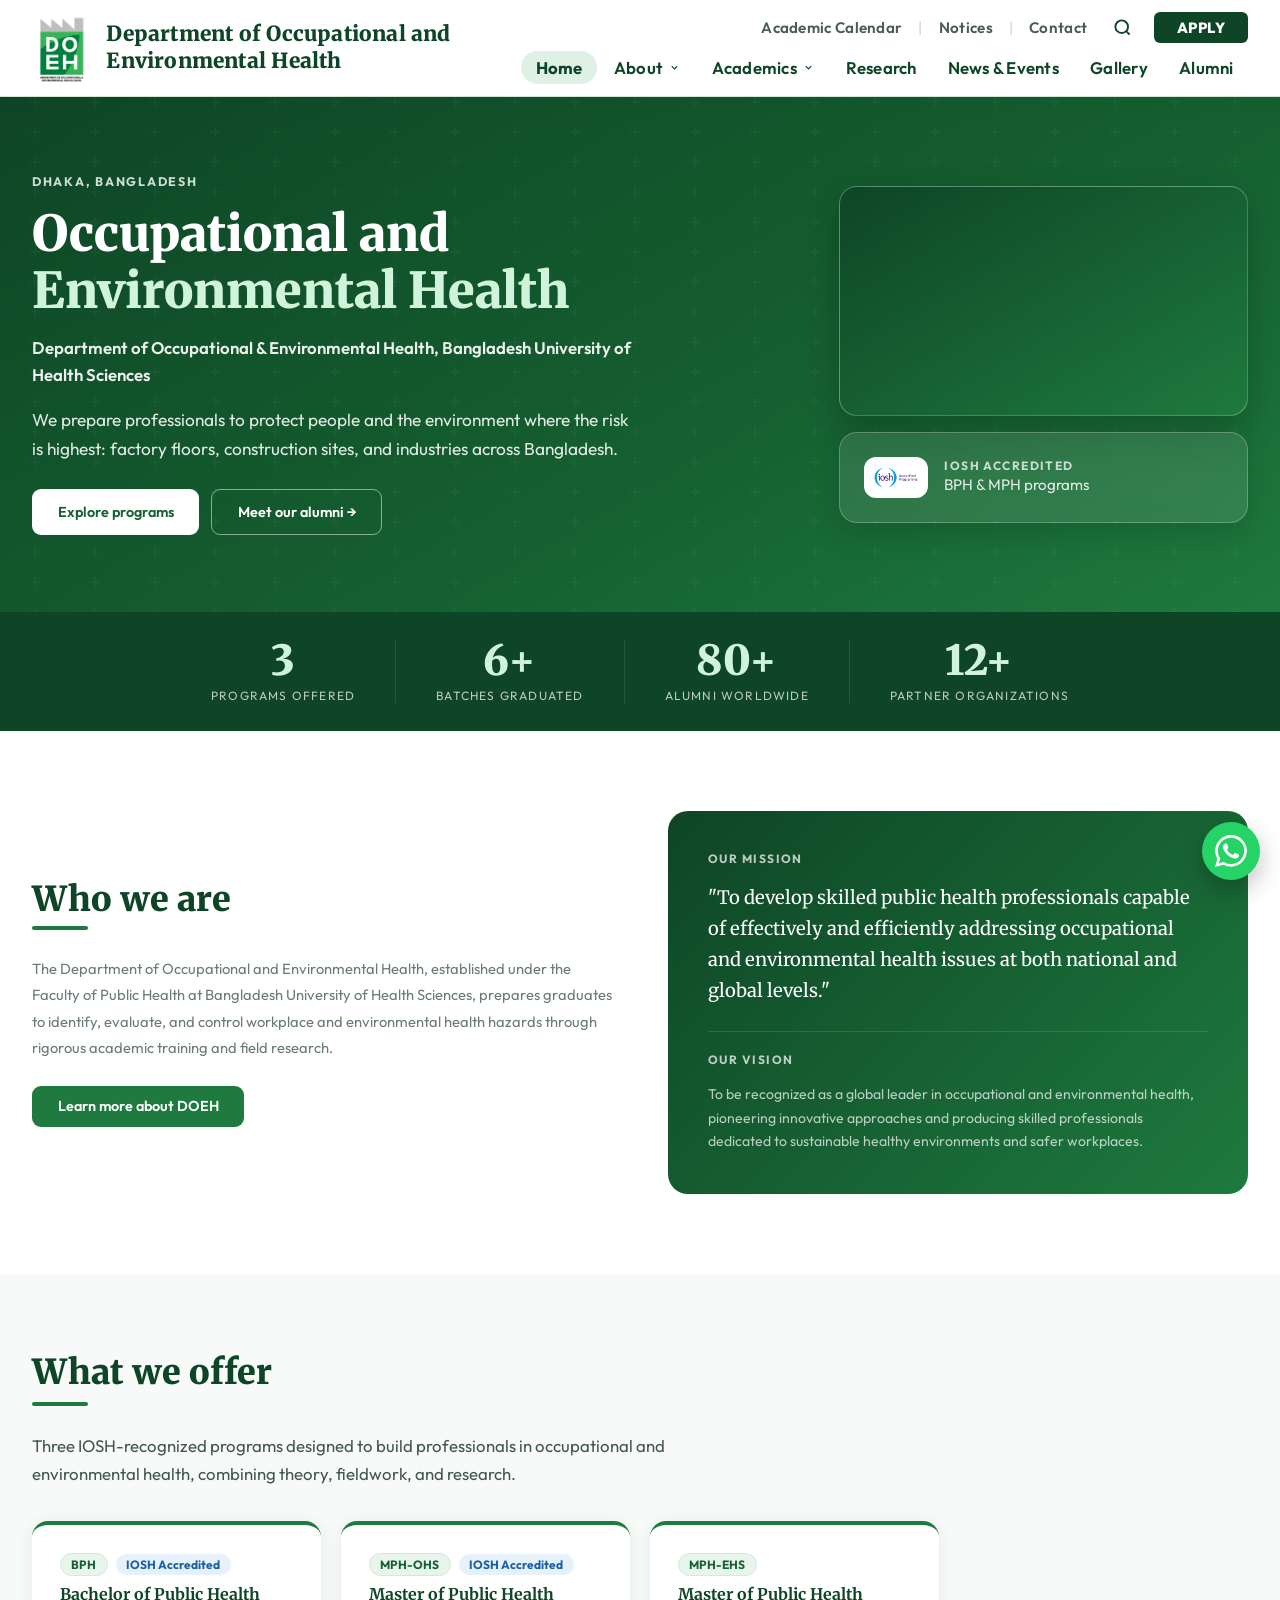
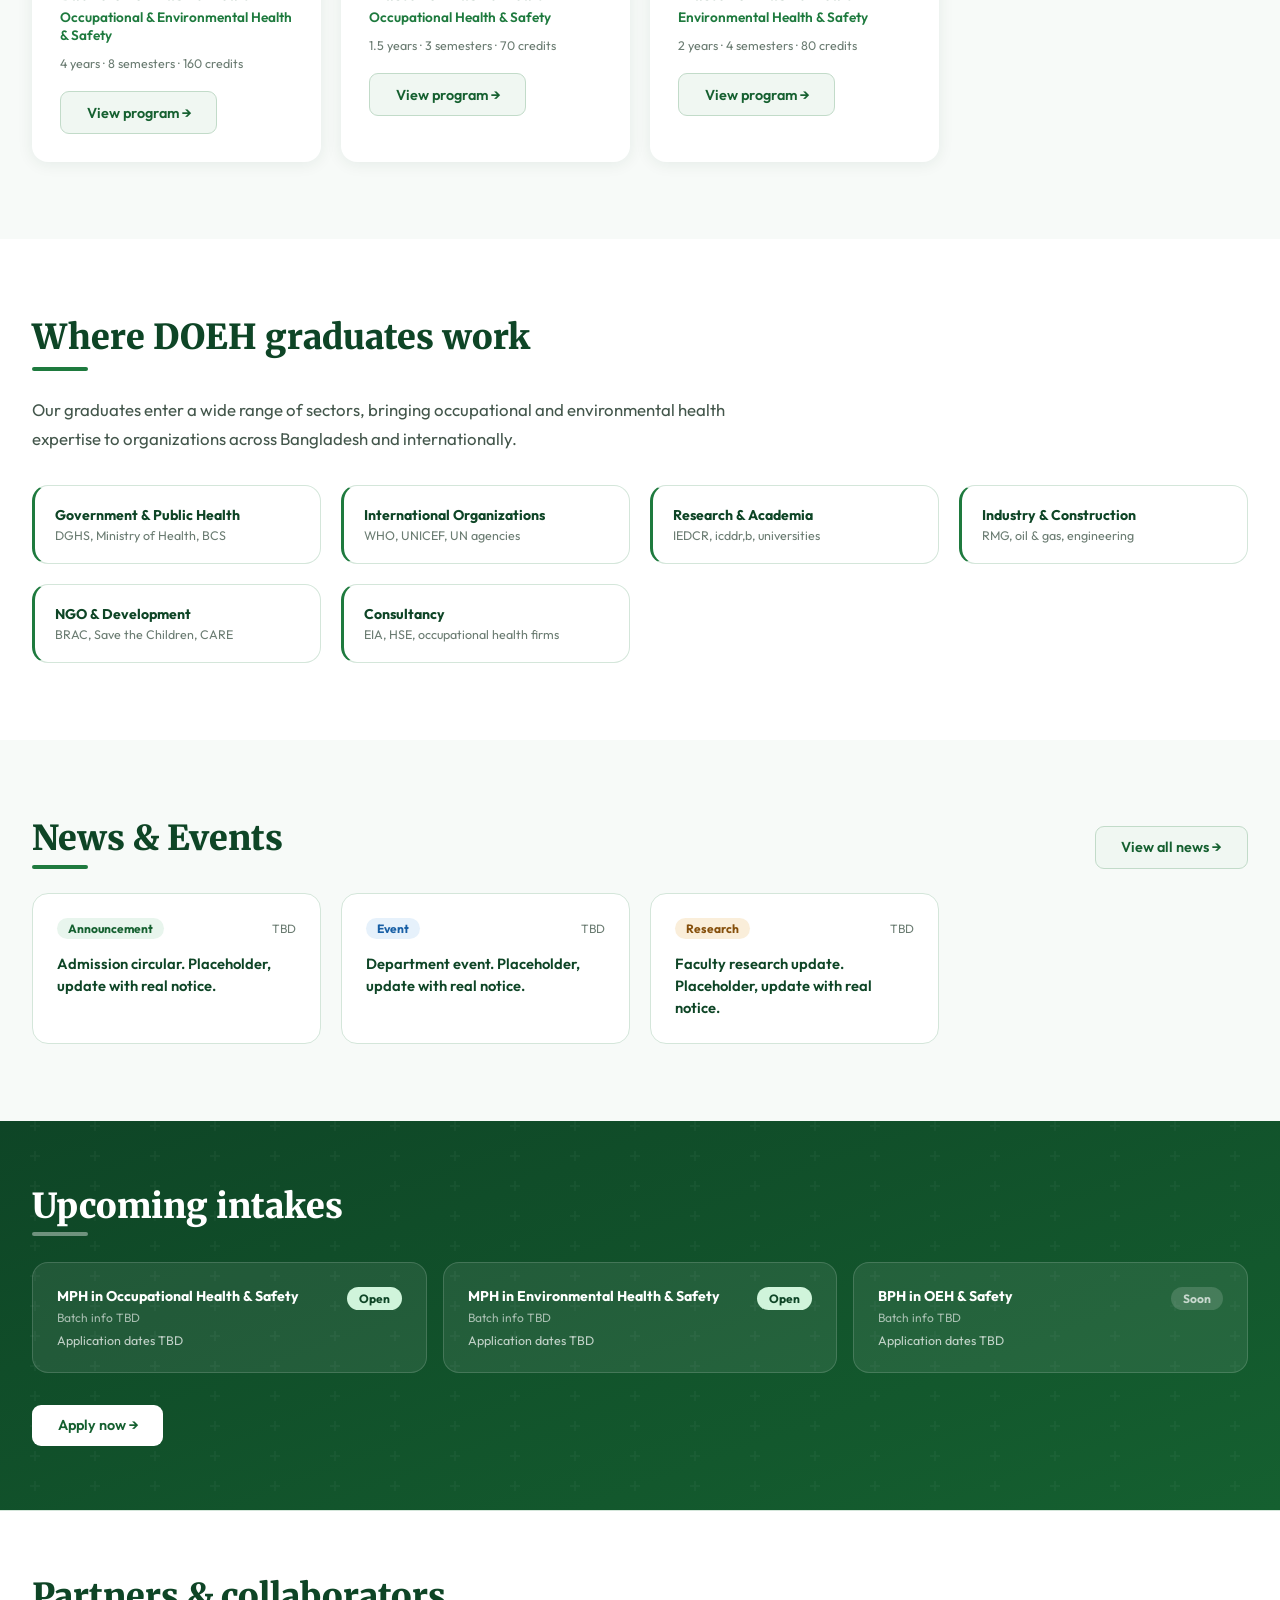
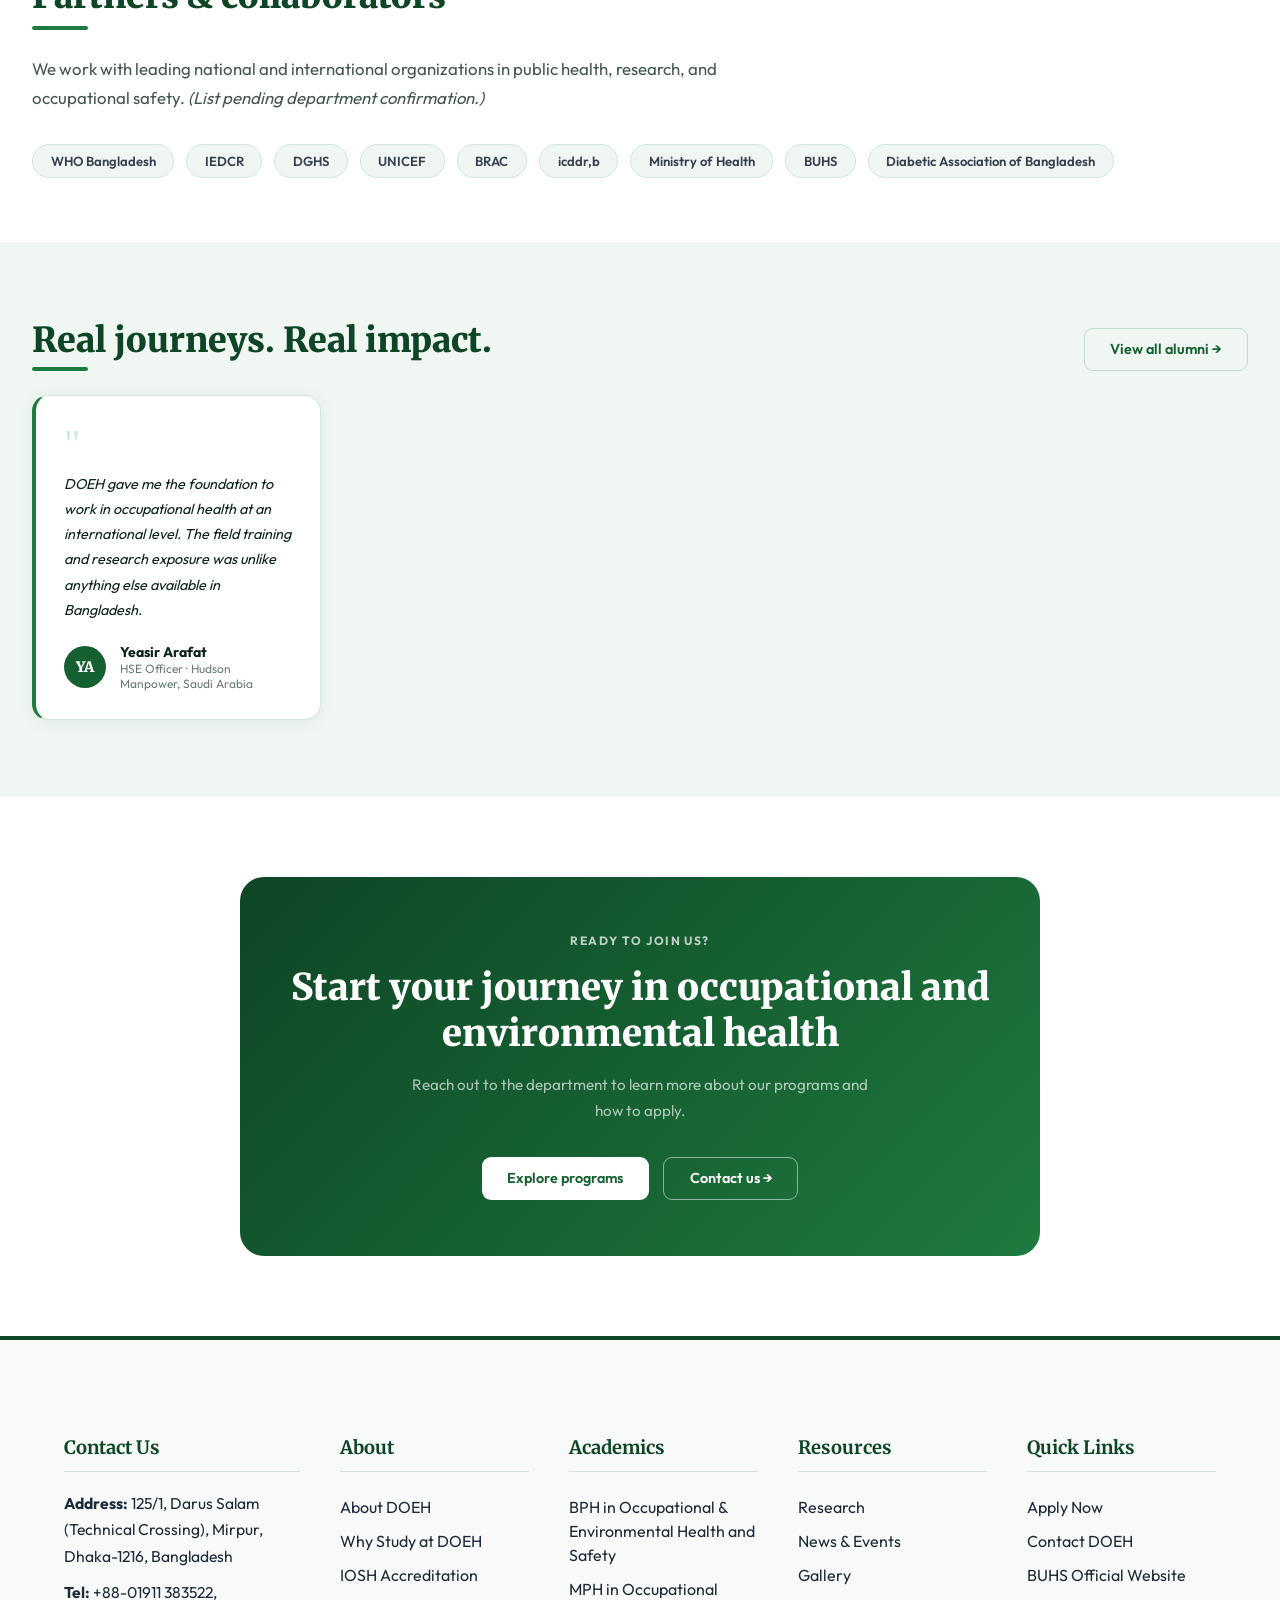
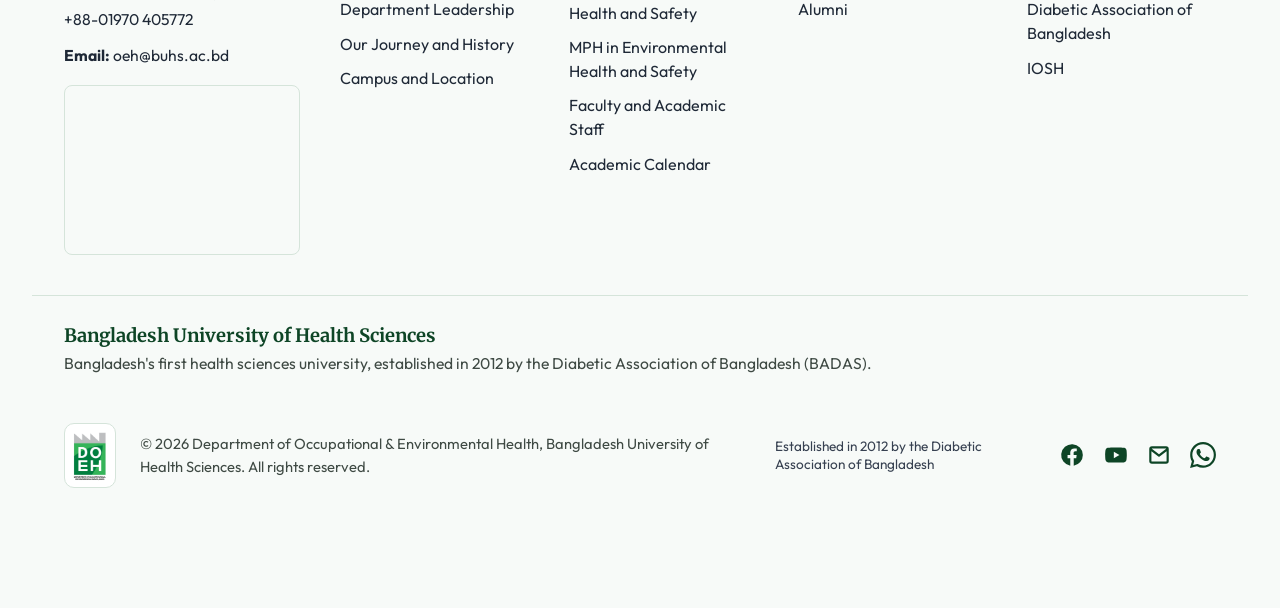
==== commit 87aa4672: "Update index.html" ====
--- a/index.html
+++ b/index.html
@@ -17,7 +17,7 @@
 <meta name="twitter:card" content="summary"/>
 
 <link href="https://fonts.googleapis.com/css2?family=Merriweather:wght@400;700;900&family=Outfit:wght@300;400;500;600;700&display=swap" rel="stylesheet"/>
-<link rel="stylesheet" href="css/style.css"/>
+<link rel="stylesheet" href="css/style.css?v=20261101"/>
 <link rel="icon" type="image/png" sizes="64x64" href="assets/favicon-64.png"/>
 <link rel="apple-touch-icon" href="assets/apple-touch-icon.png"/>
 <meta name="theme-color" content="#156030"/>
@@ -50,31 +50,6 @@
 </script>
 
 <style>
-/* ── HOME HERO ── */
-.hero-home{
- background:linear-gradient(160deg,var(--green3) 0%,var(--green2) 50%,var(--green) 100%);
- padding:6rem 2rem 5rem;position:relative;overflow:hidden;min-height:82vh;
- display:flex;align-items:center;
-}
-.hero-home::before{
- content:'';position:absolute;inset:0;pointer-events:none;
- background:url("data:image/svg+xml,%3Csvg width='60' height='60' viewBox='0 0 60 60' xmlns='http://www.w3.org/2000/svg'%3E%3Cg fill='%23ffffff' fill-opacity='0.04'%3E%3Cpath d='M36 34v-4h-2v4h-4v2h4v4h2v-4h4v-2h-4zm0-30V0h-2v4h-4v2h4v4h2V6h4V4h-4zM6 34v-4H4v4H0v2h4v4h2v-4h4v-2H6zM6 4V0H4v4H0v2h4v4h2V6h4V4H6z'/%3E%3C/g%3E%3C/svg%3E")
-}
-.hero-home-ring{position:absolute;right:-10%;top:10%;width:55vw;height:55vw;max-width:700px;max-height:700px;border-radius:50%;border:1px solid rgba(255,255,255,.06);pointer-events:none}
-.hero-home-ring.small{right:-5%;top:15%;width:40vw;height:40vw;max-width:500px;max-height:500px;border:1px solid rgba(255,255,255,.04)}
-.hero-home-inner{max-width:1100px;margin:0 auto;width:100%;position:relative;z-index:1}
-.hero-home-content{max-width:680px}
-.hero-eyebrow-pill{display:inline-flex;align-items:center;gap:8px;background:rgba(255,255,255,.1);border:1px solid rgba(255,255,255,.2);border-radius:100px;padding:.4rem 1rem;margin-bottom:1.5rem}
-.hero-eyebrow-pill .dot{width:7px;height:7px;border-radius:50%;background:#d0f4db}
-.hero-eyebrow-pill span{font-size:.75rem;font-weight:700;color:rgba(255,255,255,.8);letter-spacing:.1em;text-transform:uppercase}
-.hero-home h1{font-family:'Merriweather',serif;font-size:clamp(2.2rem,6vw,3.6rem);font-weight:900;color:#fff;line-height:1.15;margin-bottom:1rem}
-.hero-institution{font-size:.85rem;font-weight:600;color:#d0f4db;margin-bottom:1rem;letter-spacing:.01em}
-.hero-home h1 em{color:#d0f4db;font-style:normal}
-.hero-home > .hero-home-inner p{font-size:1.02rem;color:rgba(255,255,255,.72);line-height:1.8;margin-bottom:2rem;max-width:520px}
-.hero-cta-row{display:flex;gap:14px;flex-wrap:wrap;margin-bottom:2.25rem}
-.iosh-strip{display:inline-flex;align-items:center;gap:10px;background:rgba(255,255,255,.08);border:1px solid rgba(255,255,255,.15);border-radius:100px;padding:.5rem 1.2rem}
-.iosh-strip .dot{width:8px;height:8px;border-radius:50%;background:#d0f4db;box-shadow:0 0 0 3px rgba(168,230,188,.3)}
-.iosh-strip span{font-size:.78rem;font-weight:600;color:rgba(255,255,255,.8)}
 
 /* ── STATS STRIP ── */
 .stats-strip{background:var(--green3);display:flex;justify-content:center;flex-wrap:wrap;padding:1.75rem 2rem;gap:0}
@@ -85,7 +60,7 @@
 
 /* ── ABOUT PREVIEW ── */
 .about-preview{padding:5rem 2rem;background:var(--white)}
-.about-preview-inner{max-width:1100px;margin:0 auto;display:grid;grid-template-columns:1fr 1fr;gap:3.5rem;align-items:center}
+.about-preview-inner{max-width:var(--wrap,82.5rem);margin:0 auto;display:grid;grid-template-columns:1fr 1fr;gap:3.5rem;align-items:center}
 .mission-card{background:linear-gradient(135deg,var(--green3),var(--green));border-radius:20px;padding:2.5rem;color:#fff}
 .mission-label{font-size:.75rem;font-weight:700;letter-spacing:.12em;text-transform:uppercase;color:rgba(255,255,255,.72);margin-bottom:1rem}
 .mission-quote{font-family:'Merriweather',serif;font-size:1.15rem;line-height:1.7;color:#fff;margin-bottom:1.5rem}
@@ -120,7 +95,7 @@
 /* ── ADMISSIONS BAND ── */
 .admissions-band{padding:4rem 2rem;background:linear-gradient(160deg,var(--green3),var(--green2));position:relative;overflow:hidden}
 .admissions-band::before{content:'';position:absolute;inset:0;pointer-events:none;background:url("data:image/svg+xml,%3Csvg width='60' height='60' viewBox='0 0 60 60' xmlns='http://www.w3.org/2000/svg'%3E%3Cg fill='%23ffffff' fill-opacity='0.03'%3E%3Cpath d='M36 34v-4h-2v4h-4v2h4v4h2v-4h4v-2h-4zm0-30V0h-2v4h-4v2h4v4h2V6h4V4h-4z'/%3E%3C/g%3E%3C/svg%3E")}
-.admissions-inner{max-width:1100px;margin:0 auto;position:relative;z-index:1}
+.admissions-inner{max-width:var(--wrap,82.5rem);margin:0 auto;position:relative;z-index:1}
 .intake-grid{display:grid;grid-template-columns:repeat(auto-fit,minmax(280px,1fr));gap:1rem}
 .intake-card{background:rgba(255,255,255,.08);border:1px solid rgba(255,255,255,.15);border-radius:14px;padding:1.5rem;display:flex;justify-content:space-between;align-items:flex-start;gap:1rem}
 .intake-prog{font-size:.88rem;font-weight:700;color:#fff;margin-bottom:.3rem}
@@ -144,217 +119,11 @@
 
 @media(max-width:768px){
  .about-preview-inner{grid-template-columns:1fr;gap:2rem}
- .hero-home{padding:4.5rem 1.25rem 3.5rem;min-height:auto}
 }
 </style>
-<style id="site-chrome">
-/* ===== SITE HEADER (final: white theme, no top bar) ===== */
-.site-header{--hpad:2rem;--hd-ink:#0e4526;--hd-ink2:#156030;--hd-muted:#4a5d52;--hd-line:#d4e6da;--hd-tint:#e8f5ed;--hd-hover:#f1f7f3;--hd-active:#dff0e5;font-family:'Outfit',sans-serif;position:sticky;top:0;z-index:200;margin:0;padding:.6rem var(--hpad);background:#fff;color:var(--hd-ink);border-bottom:1px solid var(--hd-line);box-shadow:0 6px 18px rgba(14,69,38,.07)}
-.site-header *{box-sizing:border-box;margin:0;padding:0}
-.header-container{max-width:82.5rem;margin:0 auto;display:flex;align-items:center;justify-content:space-between;gap:2.5rem}
-.brand-link{display:flex;align-items:center;gap:.9rem;text-decoration:none;color:var(--hd-ink);min-width:0}
-.brand-logo{display:block;width:60px;height:60px;object-fit:contain;flex:none}
-.brand-badge{width:56px;height:56px;border-radius:12px;background:var(--hd-ink);color:#fff;display:flex;align-items:center;justify-content:center;font-family:'Merriweather',serif;font-weight:900;font-size:.95rem;letter-spacing:.03em;flex-shrink:0}
-.brand-title-only{font-family:'Merriweather',serif;font-size:1.3rem;font-weight:900;letter-spacing:.01em;line-height:1.3;max-width:370px;color:var(--hd-ink)}
-.nav-wrapper{display:flex;flex-direction:column;align-items:flex-end;gap:.45rem;flex-shrink:0}
-
-.utility-nav{display:flex;align-items:center;gap:1rem;font-size:.95rem;font-weight:600;letter-spacing:.02em}
-.utility-nav a{color:var(--hd-muted);text-decoration:none;text-underline-offset:4px;transition:color .2s ease}
-.utility-nav a:hover{color:var(--hd-ink);text-decoration:underline}
-.utility-divider{color:#b7cdbd;font-weight:300}
-.search-button{background:transparent;border:0;color:var(--hd-ink);cursor:pointer;display:flex;margin-left:.6rem}
-.search-button:hover{color:var(--hd-ink2)}
-.search-button svg{width:19px;height:19px;stroke:currentColor}
-.utility-nav .btn-apply{background:var(--hd-ink);color:#fff;font-weight:800;font-size:.92rem;letter-spacing:.04em;padding:.4rem 1.4rem;border-radius:6px;text-transform:uppercase;margin-left:.4rem;text-decoration:none;transition:background .2s ease,transform .25s ease,box-shadow .25s ease}
-.utility-nav .btn-apply:hover{background:var(--hd-ink2);color:#fff;text-decoration:none;transform:translateY(-1px);box-shadow:0 6px 14px rgba(14,69,38,.25)}
-
-.search-m,.hdr-sep{display:none}
-.primary-nav{display:flex;align-items:center;gap:.15rem;white-space:nowrap}
-.nav-item{position:relative}
-.nav-item>a{display:flex;align-items:center;gap:.4rem;color:var(--hd-ink);text-decoration:none;font-weight:600;font-size:1.05rem;letter-spacing:.015em;white-space:nowrap;padding:.4rem .9rem;border-radius:999px;transition:background .2s ease}
-.nav-item>a:hover,.nav-item:hover>a,.nav-item:focus-within>a{background:var(--hd-hover)}
-.nav-item.active>a,.nav-item.active:hover>a{background:var(--hd-active);font-weight:700}
-.caret{width:11px;height:11px;transition:transform .2s ease}
-.nav-item:hover .caret,.nav-item:focus-within .caret{transform:rotate(180deg)}
-
-/* Dropdowns open under their own item */
-.dropdown{position:absolute;top:100%;left:-.85rem;margin-top:14px;min-width:340px;background:#fff;border:1px solid var(--hd-line);border-top:3px solid var(--green,#1e7a3e);border-radius:0 0 12px 12px;box-shadow:0 18px 40px rgba(14,69,38,.22);padding:.55rem;opacity:0;visibility:hidden;transform:translateY(6px);transition:opacity .18s ease,transform .18s ease,visibility .18s;z-index:50}
-.dropdown::before{content:'';position:absolute;left:0;right:0;top:-19px;height:19px}
-.nav-item:hover .dropdown,.nav-item:focus-within .dropdown{opacity:1;visibility:visible;transform:translateY(0)}
-.dropdown a{display:block;padding:.7rem .9rem;border-radius:8px;font-size:1rem;font-weight:500;color:var(--hd-muted);text-decoration:none}
-.dropdown a:hover{background:var(--hd-tint);color:var(--hd-ink)}
-.dropdown a .dd-title{display:block;color:var(--hd-ink);font-size:1.02rem;font-weight:600;line-height:1.35}
-.dropdown a .dd-sub{display:block;margin-top:.1rem;color:var(--hd-muted);font-size:.86rem;font-weight:400;line-height:1.4}
-
-a:focus-visible,button:focus-visible{outline:2px solid #1e7a3e;outline-offset:3px}
-.dropdown a:focus-visible{outline-offset:-2px}
-@media(prefers-reduced-motion:reduce){.caret,.dropdown{transition:none}}
-
-/* Reset anything the shared stylesheet applies to the old nav or body offset */
-html,body{margin:0}
-body{padding-top:0!important}
-.legacy-nav-stub{display:none!important}
-
-/* Footer (BRAC University style: light, five columns, social row) */
-.ftr{background:var(--offwhite,#f5faf6);border-top:4px solid var(--green3,#0e4526);color:var(--green3,#0e4526);font-family:'Outfit',sans-serif}
-.ftr *{box-sizing:border-box}
-.ftr-inner{max-width:82.5rem;margin:0 auto;padding:3.5rem 2rem 2.5rem}
-.ftr-grid{display:grid;grid-template-columns:1.25fr 1fr 1fr 1fr 1fr;gap:2.5rem}
-.ftr-title{font-family:'Merriweather',serif;font-size:1.15rem;font-weight:700;color:var(--green3,#0e4526);padding-bottom:.75rem;margin:0 0 1.1rem;border-bottom:1px solid #d5e4da}
-.ftr-link{display:block;color:#1f2937;text-decoration:none;font-size:1rem;line-height:1.5;padding:.32rem 0}
-.ftr-link:hover{color:var(--green2,#1e7a3e);text-decoration:underline}
-.ftr-contact p{font-size:.98rem;line-height:1.7;margin:0 0 .6rem;color:#1f2937}
-.ftr-contact strong{font-weight:700}
-.ftr-contact a{color:inherit;text-decoration:none}
-.ftr-contact a:hover{text-decoration:underline}
-.ftr-map{margin-top:1rem;border-radius:8px;overflow:hidden;border:1px solid #d5e4da;height:170px}
-.ftr-map iframe{width:100%;height:100%;border:0}
-.ftr-bottom{max-width:82.5rem;margin:0 auto;padding:1.5rem 2rem 2rem;border-top:1px solid #d5e4da;display:flex;align-items:center;gap:1.5rem;flex-wrap:wrap}
-.ftr-logo{width:52px;height:52px;object-fit:contain;background:#fff;border-radius:10px;padding:3px;border:1px solid #d5e4da}
-.ftr-copy{font-size:.92rem;line-height:1.6;color:#3f4a44;flex:1 1 320px}
-.ftr-social{display:flex;gap:1.1rem}
-.ftr-social a{color:var(--green3,#0e4526);display:inline-flex}
-.ftr-social a:hover{color:var(--green2,#1e7a3e)}
-.ftr-social svg{width:26px;height:26px;fill:currentColor}
-.ftr [hidden]{display:none!important}
-@media(max-width:1100px){.ftr-grid{grid-template-columns:repeat(2,1fr)}.ftr-contact{grid-column:1/-1}}
-@media(max-width:600px){.ftr-grid{grid-template-columns:1fr}.ftr-inner,.ftr-bottom{padding-left:1rem;padding-right:1rem}}
-
-/* Call to action band and WhatsApp button */
-.cta-band{background:linear-gradient(135deg,var(--green3,#0e4526),var(--green2,#1e7a3e));color:#fff;font-family:'Outfit',sans-serif;padding:3.5rem 2rem}
-.cta-band *{box-sizing:border-box}
-.cta-inner{max-width:68.75rem;margin:0 auto;display:flex;align-items:center;justify-content:space-between;gap:2rem;flex-wrap:wrap}
-.cta-text{flex:1 1 420px}
-.cta-title{font-family:'Merriweather',serif;font-size:clamp(1.5rem,3vw,2.1rem);font-weight:900;line-height:1.3;margin:0 0 .6rem;color:#fff}
-.cta-sub{font-size:1rem;line-height:1.65;color:rgba(255,255,255,.88);max-width:560px;margin:0}
-.cta-actions{display:flex;gap:.9rem;flex-wrap:wrap}
-.cta-btn{display:inline-flex;align-items:center;gap:.55rem;padding:.9rem 1.6rem;border-radius:6px;font-weight:700;font-size:.95rem;letter-spacing:.03em;text-decoration:none;border:2px solid #fff;transition:background .2s ease}
-.cta-btn-primary{background:#fff;color:var(--green3,#0e4526)}
-.cta-btn-primary:hover{background:#f1f5f9}
-.cta-btn-ghost{background:transparent;color:#fff}
-.cta-btn-ghost:hover{background:rgba(255,255,255,.14)}
-.cta-btn svg{width:20px;height:20px;fill:currentColor}
-.wa-float{position:fixed;right:1.25rem;bottom:1.25rem;z-index:70;width:58px;height:58px;border-radius:50%;background:#25D366;color:#fff;display:grid;place-items:center;box-shadow:0 10px 24px rgba(0,0,0,.25);transition:transform .2s ease}
-.wa-float:hover{transform:translateY(-3px)}
-.wa-float svg{width:32px;height:32px;fill:currentColor}
-.cta-btn:focus-visible,.wa-float:focus-visible{outline:3px solid #ffd84d;outline-offset:3px}
-@media(max-width:600px){.cta-band{padding:2.5rem 1rem}.wa-float{right:.9rem;bottom:.9rem}}
-
-/* Mobile and tablet: bar (logo, name, search, divider, hamburger) and the sliding menu */
-.nav-toggle{display:none;width:48px;height:48px;border:0;border-radius:0;background:transparent;cursor:pointer;flex-direction:column;align-items:center;justify-content:center;gap:6px;flex-shrink:0;padding:0;-webkit-tap-highlight-color:transparent}
-.nav-toggle span{display:block;width:28px;height:3px;background:var(--hd-ink);border-radius:2px;transition:transform .35s cubic-bezier(.4,0,.2,1),opacity .2s ease}
-.site-header.open .nav-toggle span:nth-child(1){transform:translateY(9px) rotate(45deg)}
-.site-header.open .nav-toggle span:nth-child(2){opacity:0;transform:scaleX(.2)}
-.site-header.open .nav-toggle span:nth-child(3){transform:translateY(-9px) rotate(-45deg)}
-@keyframes navIn{from{opacity:0;transform:translateY(10px)}to{opacity:1;transform:none}}
-@media(max-width:1240px){
-  .site-header{--hpad:1.1rem;padding:.65rem var(--hpad);transition:padding .3s ease}
-  .site-header.open{padding-bottom:0}
-  .header-container{flex-wrap:wrap;gap:0;align-items:center}
-  .brand-link{flex:1;min-width:0;gap:.8rem;padding-right:.6rem}
-  .brand-logo{width:52px;height:52px}
-  .brand-badge{width:50px;height:50px;font-size:.85rem}
-  .brand-title-only{font-size:1.05rem;line-height:1.3;max-width:none}
-  .search-m{display:flex;align-items:center;justify-content:center;order:1;width:42px;height:44px;margin:0;padding:0;border-radius:0}
-  .search-m svg{width:24px;height:24px}
-  .hdr-sep{display:block;order:1;width:1px;height:30px;background:var(--hd-line);margin:0 .2rem}
-  .nav-toggle{display:flex;order:2;width:44px;height:44px}
-  /* panel: edge to edge, always laid out, animated open and closed (never display toggled) */
-  .nav-wrapper{order:3;flex-basis:calc(100% + 2*var(--hpad));width:calc(100% + 2*var(--hpad));margin:0 calc(var(--hpad)*-1);padding:0 var(--hpad);display:flex;flex-direction:column;align-items:stretch;gap:0;max-height:0;overflow:hidden;opacity:0;visibility:hidden;border-top:3px solid transparent;transform:translateY(-8px);transition:max-height .42s cubic-bezier(.4,0,.2,1),opacity .25s ease,transform .35s ease,margin-top .3s ease,padding .3s ease,border-color .3s ease,visibility 0s linear .42s}
-  .site-header.open .nav-wrapper{max-height:calc(100vh - 100px);max-height:calc(100dvh - 100px);overflow-y:auto;overscroll-behavior:contain;-webkit-overflow-scrolling:touch;opacity:1;visibility:visible;transform:none;margin-top:.8rem;padding-top:.4rem;padding-bottom:1.5rem;border-top-color:var(--green,#1e7a3e);transition-delay:0s}
-  /* block 1: main navigation */
-  .primary-nav{order:1;flex-direction:column;align-items:stretch;gap:0;white-space:normal}
-  .nav-item{display:block;border:0}
-  .nav-item>a{justify-content:space-between;padding:.85rem .75rem;font-size:1.15rem;font-weight:600;letter-spacing:.005em;line-height:1.3;border-radius:14px}
-  .nav-item>a:hover,.nav-item:hover>a,.nav-item:focus-within>a{background:var(--hd-hover)}
-  .nav-item.active>a,.nav-item.active:hover>a{background:var(--hd-tint);color:var(--green,#1e7a3e);font-weight:700}
-  .caret{width:16px;height:16px;transition:transform .3s cubic-bezier(.4,0,.2,1)}
-  .nav-item:hover .caret,.nav-item:focus-within .caret{transform:none}
-  .nav-item.open .caret{transform:rotate(180deg)}
-  .dropdown{position:static;display:block;min-width:0;margin:0;padding:0 .35rem;border:0;border-radius:14px;background:var(--cream,#f0f7f2);box-shadow:none;opacity:0;visibility:hidden;transform:none;max-height:0;overflow:hidden;transition:max-height .4s cubic-bezier(.4,0,.2,1),opacity .25s ease,margin .3s ease,padding .3s ease,visibility 0s linear .4s}
-  .dropdown::before{display:none}
-  .nav-item.open .dropdown{max-height:560px;opacity:1;visibility:visible;margin:.2rem 0 .6rem;padding:.4rem .35rem;transition-delay:0s}
-  .dropdown a{padding:.7rem .85rem}
-  .dropdown a .dd-title{font-size:1rem}
-  .dropdown a .dd-sub{font-size:.85rem}
-  /* block 2: utility links, separated by a full width line */
-  .utility-nav{order:2;flex-direction:column;align-items:stretch;gap:0;margin:.9rem calc(var(--hpad)*-1) 0;padding:.2rem var(--hpad) 0;border-top:1px solid var(--hd-line)}
-  .utility-nav a{padding:.9rem .75rem;font-size:1rem;font-weight:400;letter-spacing:.005em;color:#34463b;border-bottom:1px solid var(--hd-line);border-radius:0}
-  .utility-nav a:hover{color:var(--hd-ink);text-decoration:none}
-  .utility-divider{display:none}
-  .utility-nav .search-button{display:none}
-  .utility-nav .btn-apply{margin:1.2rem 0 0;padding:.95rem;font-size:.98rem;text-align:center;color:#fff;border:0;border-radius:12px}
-  /* motion: items glide in one after another */
-  .site-header.open .primary-nav>.nav-item,.site-header.open .utility-nav>a{animation:navIn .45s cubic-bezier(.2,.7,.2,1) both}
-  .site-header.open .primary-nav>.nav-item:nth-child(2){animation-delay:.03s}
-  .site-header.open .primary-nav>.nav-item:nth-child(3){animation-delay:.06s}
-  .site-header.open .primary-nav>.nav-item:nth-child(4){animation-delay:.09s}
-  .site-header.open .primary-nav>.nav-item:nth-child(5){animation-delay:.12s}
-  .site-header.open .primary-nav>.nav-item:nth-child(6){animation-delay:.15s}
-  .site-header.open .primary-nav>.nav-item:nth-child(7){animation-delay:.18s}
-  .site-header.open .utility-nav>a{animation-delay:.24s}
-}
-@media(max-width:600px){
-  .site-header{--hpad:.85rem;padding-top:.5rem;padding-bottom:.5rem}
-  .site-header.open{padding-bottom:0}
-  .brand-link{gap:.55rem;padding-right:.25rem}
-  .brand-logo{width:40px;height:40px}
-  .brand-badge{width:40px;height:40px;font-size:.75rem}
-  .brand-title-only{font-size:.86rem;font-weight:700;line-height:1.3;letter-spacing:0}
-  .search-m{width:38px}
-  .hdr-sep{margin:0}
-  .nav-toggle{width:42px}
-}
-@media(max-width:340px){.brand-title-only{font-size:.8rem}.brand-logo{width:34px;height:34px}}
-@media(prefers-reduced-motion:reduce){
-  .nav-wrapper,.dropdown,.nav-toggle span,.caret,.site-header{transition:none!important}
-  .site-header.open .primary-nav>.nav-item,.site-header.open .utility-nav>a{animation:none!important}
-}
-/* Large screens: scale the whole layout up so desktops and TVs are not left with a narrow column */
-@media(min-width:1700px){html{font-size:112.5%}}
-@media(min-width:2300px){html{font-size:131.25%}}
-
-/* Site search overlay */
-.ssr{position:fixed;inset:0;z-index:900;display:none;align-items:flex-start;justify-content:center;padding:8vh 1rem 1rem;background:rgba(7,32,20,.6);-webkit-backdrop-filter:blur(4px);backdrop-filter:blur(4px)}
-.ssr.open{display:flex}
-.ssr-panel{width:min(640px,100%);max-height:84vh;overflow:auto;background:var(--white,#fff);color:var(--navy,#0d2318);border-radius:14px;box-shadow:0 24px 60px rgba(0,0,0,.35);padding:1.25rem;font-family:'Outfit',sans-serif}
-.ssr-head{display:flex;align-items:center;justify-content:space-between;margin-bottom:.75rem}
-.ssr-title{margin:0;font-family:'Merriweather',serif;font-size:1.1rem;color:var(--green3,#0e4526)}
-.ssr-close{width:44px;height:44px;border:0;border-radius:50%;background:var(--cream,#f0f7f2);color:var(--green3,#0e4526);font-size:1.4rem;line-height:1;cursor:pointer}
-.ssr-field{display:block;width:100%;padding:.85rem 1rem;border:1.5px solid var(--border2,#c2dbc9);border-radius:10px;background:var(--cream,#f0f7f2);color:inherit;font:inherit;font-size:1rem}
-.ssr-field:focus{outline:0;border-color:var(--green,#1e7a3e);box-shadow:0 0 0 3px rgba(30,122,62,.22)}
-.ssr-list{list-style:none;margin:.75rem 0 0;padding:0}
-.ssr-list a{display:block;padding:.7rem .85rem;border-radius:10px;color:inherit;text-decoration:none}
-.ssr-list a:hover,.ssr-list a.sel{background:var(--green-pale,#e8f5ed)}
-.ssr-list b{display:block;font-size:.98rem;color:var(--green3,#0e4526)}
-.ssr-list small{color:var(--gray,#5b6e63);font-size:.82rem}
-.ssr-empty{margin:.9rem .25rem 0;color:var(--gray,#5b6e63);font-size:.92rem}
-
-
-/* Footer identity row and BADAS credit (moved here from the old top bar) */
-.ftr-id{max-width:82.5rem;margin:0 auto;padding:1.75rem 2rem;border-top:1px solid #d5e4da}
-.ftr-id-name{display:inline-block;font-family:'Merriweather',serif;font-size:1.15rem;font-weight:700;line-height:1.35;color:var(--green3,#0e4526);text-decoration:none}
-.ftr-id-name:hover{text-decoration:underline}
-.ftr-id-tag{margin:.2rem 0 0;font-size:.98rem;line-height:1.5;color:#3f4a44}
-.ftr-id+.ftr-bottom{border-top:0;padding-top:1.25rem}
-.ftr-badas{display:inline-flex;align-items:center;gap:.6rem;max-width:260px;color:var(--ink2,#374151);text-decoration:none;font-size:.85rem;line-height:1.35}
-.ftr-badas img{width:46px;height:46px;flex:none}
-.ftr-badas:hover span{text-decoration:underline}
-@media(max-width:600px){.ftr-id{padding-left:1rem;padding-right:1rem}}
-
-/* ===== POLISH PASS ===== */
-.cta-band{padding:3.75rem 2rem}
-.cta-inner{max-width:1320px}
-.ftr-contact a[href^="tel:"]{white-space:nowrap}
-.ftr-bottom{padding-bottom:5rem}
-.cta-btn{transition:background .2s ease,transform .25s ease}
-.cta-btn:hover{transform:translateY(-2px)}
-@media(prefers-reduced-motion:reduce){.utility-nav .btn-apply,.cta-btn,.nav-item>a{transition:none}.utility-nav .btn-apply:hover,.cta-btn:hover{transform:none}}
-/* ===== END SITE HEADER AND FOOTER ===== */
-section[id]{scroll-margin-top:110px}
-</style>
+
 <script>document.documentElement.classList.add('pl')</script>
-<link rel="stylesheet" href="css/polish.css"/>
+
 </head>
 <body>
 <a class="skip" href="#main">Skip to main content</a>
@@ -428,25 +197,25 @@
 <div class="legacy-nav-stub" aria-hidden="true"><button class="hamburger" id="hamburger" onclick="toggleMenu()" tabindex="-1"></button><div class="mobile-menu" id="mobile-menu"></div></div>
 <main id="main" tabindex="-1">
 <!-- HERO -->
-<section class="hero-home">
- <div class="hero-home-ring"></div>
- <div class="hero-home-ring small"></div>
- <div class="hero-home-inner">
- <div class="hero-home-content">
- <div class="hero-eyebrow-pill"><div class="dot"></div><span>Dhaka, Bangladesh</span></div>
- <h1>Occupational and<br/><em>Environmental Health</em></h1>
- <p class="hero-institution">Department of Occupational &amp; Environmental Health, Bangladesh University of Health Sciences</p>
- <p>We prepare professionals to protect people and the environment where the risk is highest: factory floors, construction sites, and industries across Bangladesh.</p>
- <div class="hero-cta-row">
- <a class="btn btn-white" href="academics.html">Explore programs</a>
- <a class="btn btn-outline-w" href="alumni.html">Meet our alumni →</a>
- </div>
- <div class="iosh-strip">
- <div class="dot"></div>
- <span>IOSH Accredited: BPH &amp; MPH Programs</span>
- </div>
- </div>
- </div>
+<section class="cover" aria-label="Welcome to DOEH">
+  <div class="cover-inner">
+    <div class="cover-text">
+      <p class="cover-eyebrow">Dhaka, Bangladesh</p>
+      <h1>Occupational and <em>Environmental Health</em></h1>
+      <p class="cover-institution">Department of Occupational &amp; Environmental Health, Bangladesh University of Health Sciences</p>
+      <p class="cover-lead">We prepare professionals to protect people and the environment where the risk is highest: factory floors, construction sites, and industries across Bangladesh.</p>
+      <div class="cover-actions">
+        <a class="btn btn-white" href="academics.html">Explore programs</a>
+        <a class="btn btn-outline-w" href="alumni.html">Meet our alumni &rarr;</a>
+      </div>
+    </div>
+    <div class="cover-media">
+      <div class="cover-stack">
+        <div class="yt" data-yt="1h3EhLBKmSY" data-mode="loop" data-title="Programs at DOEH, BUHS"><button class="yt-poster" type="button" aria-label="Play video: Programs at DOEH, BUHS"><img src="https://i.ytimg.com/vi/1h3EhLBKmSY/hqdefault.jpg" alt="" width="480" height="360" loading="lazy" decoding="async"/><span class="yt-play" aria-hidden="true"><svg viewBox="0 0 24 24"><path d="M8 5v14l11-7z"/></svg></span></button></div>
+        <div class="cover-glass"><div class="cg-row"><img src="assets/iosh-logo.png" alt="IOSH logo" width="704" height="385"/><div><p class="cg-label">IOSH accredited</p><p class="cg-desc">BPH &amp; MPH programs</p></div></div></div>
+      </div>
+    </div>
+  </div>
 </section>
 
 <!-- STATS (placeholder figures, confirm before launch) -->
@@ -712,7 +481,7 @@
     <p class="ftr-id-tag">Bangladesh's first health sciences university, established in 2012 by the Diabetic Association of Bangladesh (BADAS).</p>
   </div>
   <div class="ftr-bottom">
-    <img class="ftr-logo" src="assets/logo.png" alt="DOEH, BUHS logo" onerror="this.style.display='none'" loading="lazy" decoding="async"/>
+    <img width="1024" height="1314" class="ftr-logo" src="assets/logo.png" alt="DOEH, BUHS logo" onerror="this.style.display='none'" loading="lazy" decoding="async"/>
     <div class="ftr-copy">&copy; 2026 Department of Occupational &amp; Environmental Health, Bangladesh University of Health Sciences. All rights reserved.</div>
     <a class="ftr-badas" href="https://dab-bd.org" target="_blank" rel="noopener"><img src="assets/badas-logo.png" alt="Diabetic Association of Bangladesh (BADAS) logo" width="46" height="46" loading="lazy" onerror="this.style.display='none'"/><span>Established in 2012 by the Diabetic Association of Bangladesh</span></a>
     <!-- LinkedIn: add the real URL to href and delete the hidden attribute on that icon -->
@@ -737,91 +506,9 @@
 }
 </style>
 
-<script>
-(function(){
-  var h=document.querySelector('.site-header'),t=document.getElementById('navToggle');
-  if(!h||!t)return;
-  var mq=window.matchMedia('(max-width:1240px)');
-  function setOpen(o){h.classList.toggle('open',o);t.setAttribute('aria-expanded',o?'true':'false');t.setAttribute('aria-label',o?'Close menu':'Open menu');}
-  function closeSubs(){h.querySelectorAll('.nav-item.open').forEach(function(i){i.classList.remove('open');});}
-  t.addEventListener('click',function(){setOpen(!h.classList.contains('open'));});
-  h.querySelectorAll('.nav-item').forEach(function(item){
-    var a=item.children[0];
-    if(!item.querySelector('.dropdown'))return;
-    a.addEventListener('click',function(e){
-      if(!mq.matches||item.classList.contains('open'))return;
-      e.preventDefault();closeSubs();item.classList.add('open');
-    });
-  });
-  h.addEventListener('click',function(e){
-    var a=e.target.closest&&e.target.closest('a');
-    if(a&&mq.matches&&!e.defaultPrevented){setOpen(false);closeSubs();}
-  });
-  document.addEventListener('keydown',function(e){if(e.key==='Escape'){setOpen(false);closeSubs();}});
-  var onChange=function(){if(!mq.matches){setOpen(false);closeSubs();}};
-  if(mq.addEventListener)mq.addEventListener('change',onChange);
-})();
-</script>
-<!-- SITE SEARCH SCRIPT -->
-<script>
-(function(){
-  var IDX=[
-   ['Home','index.html','DOEH at BUHS: programs, news and how to apply','home department occupational environmental health buhs'],
-   ['About DOEH','about.html','Who we are, our mission and how the department began','about mission vision department'],
-   ['Why Study at DOEH','about.html#our-strengths-title','What sets the department apart','strengths why study choose'],
-   ['IOSH Accreditation','about.html#iosh-accreditation','Internationally recognized standards in occupational safety and health','iosh accreditation certificate standards'],
-   ['Department Leadership','about.html#leadership','Messages from the people who lead DOEH','leadership vice chancellor head message'],
-   ['Our Journey and History','about.html#history','How the department has grown','history journey timeline'],
-   ['Campus and Location','about.html#location','Address, phone and map','location address map mirpur campus'],
-   ['Academics','academics.html','Programs, curriculum and intakes','academics programs courses'],
-   ['BPH in Occupational & Environmental Health and Safety','academics.html#bph-body',"Bachelor's program",'bph bachelor undergraduate public health'],
-   ['MPH in Occupational Health and Safety','academics.html#mph-ohs-body',"Master's program",'mph masters ohs occupational'],
-   ['MPH in Environmental Health and Safety','academics.html#mph-ehs-body',"Master's program",'mph masters ehs environmental'],
-   ['Faculty and Academic Staff','academics.html#faculty','Professors and adjunct faculty','faculty teachers professors staff'],
-   ['Academic Calendar','academics.html#calendar','Spring and Fall intakes','calendar intake spring fall april october admission'],
-   ['Research','research.html','Research themes, faculty expertise and publications','research publications themes faculty arsenic lead occupational garment safety'],
-   ['News & Events','news.html','Updates, notices and events','news events notices seminars'],
-   ['Gallery','gallery.html','Photos and videos from the department','gallery photos videos fieldwork'],
-   ['Alumni','alumni.html','Alumni directory and success stories','alumni graduates directory'],
-   ['Contact','contact.html','Reach the department','contact email phone whatsapp'],
-   ['Apply Now','https://onlineapplication.buhs.ac.bd/admission/','Apply through the BUHS online portal','apply admission application']
-  ];
-  var box=document.getElementById('siteSearch'),inp=document.getElementById('ssrInput'),list=document.getElementById('ssrList'),emp=document.getElementById('ssrEmpty'),btn=document.getElementById('siteSearchBtn');
-  if(!box||!inp||!btn)return;
-  var sel=-1,last=null;
-  function esc(s){return s.replace(/&/g,'&amp;').replace(/</g,'&lt;')}
-  function render(q){
-    var t=q.toLowerCase().split(/\s+/).filter(Boolean),out=[];
-    IDX.forEach(function(e){
-      var T=e[0].toLowerCase(),R=(e[2]+' '+e[3]).toLowerCase(),s=0,ok=true;
-      t.forEach(function(w){if(T.indexOf(w)>-1)s+=3;else if(R.indexOf(w)>-1)s+=1;else ok=false;});
-      if(ok&&(t.length||true))out.push([s,e]);
-    });
-    out.sort(function(a,b){return b[0]-a[0]});
-    if(!t.length)out=IDX.slice(0,6).map(function(e){return[0,e]});
-    out=out.slice(0,8);sel=-1;
-    list.innerHTML=out.map(function(o){var e=o[1];return '<li><a href="'+e[1]+'"'+(e[1].indexOf('http')===0?' target="_blank" rel="noopener"':'')+'><b>'+esc(e[0])+'</b><small>'+esc(e[2])+'</small></a></li>'}).join('');
-    emp.hidden=out.length>0;
-  }
-  function open(){last=document.activeElement;box.classList.add('open');box.setAttribute('aria-hidden','false');document.body.style.overflow='hidden';inp.value='';render('');setTimeout(function(){inp.focus()},30)}
-  function close(){box.classList.remove('open');box.setAttribute('aria-hidden','true');document.body.style.overflow='';if(last&&last.focus)last.focus()}
-  function move(d){var a=list.querySelectorAll('a');if(!a.length)return;if(sel>-1)a[sel].classList.remove('sel');sel=(sel+d+a.length)%a.length;a[sel].classList.add('sel');a[sel].scrollIntoView({block:'nearest'})}
-  btn.addEventListener('click',open);var btnM=document.getElementById('siteSearchBtnM');if(btnM)btnM.addEventListener('click',open);
-  document.getElementById('ssrClose').addEventListener('click',close);
-  box.addEventListener('click',function(e){if(e.target===box)close()});
-  inp.addEventListener('input',function(){render(inp.value)});
-  document.addEventListener('keydown',function(e){
-    if(!box.classList.contains('open'))return;
-    if(e.key==='Escape'){close()}
-    else if(e.key==='ArrowDown'){e.preventDefault();move(1)}
-    else if(e.key==='ArrowUp'){e.preventDefault();move(-1)}
-    else if(e.key==='Enter'){var a=list.querySelectorAll('a');var t=a[sel>-1?sel:0];if(t){e.preventDefault();t.click()}}
-  });
-  list.addEventListener('click',function(e){var a=e.target.closest&&e.target.closest('a');if(a&&a.getAttribute('href').indexOf('#')>-1&&a.getAttribute('href').split('#')[0]===location.pathname.split('/').pop())close()});
-})();
-</script>
-
-<script src="js/main.js"></script>
-<script src="js/polish.js" defer></script>
+
+
+<script src="js/main.js?v=20261101"></script>
+
 </body>
 </html>
--- a/css/style.css
+++ b/css/style.css
@@ -69,7 +69,7 @@
 
 /* ── SECTION ── */
 .sec{padding:3.5rem 2rem}
-.sec-inner{max-width:1100px;margin:0 auto}
+.sec-inner{max-width:var(--wrap,82.5rem);margin:0 auto}
 .sec-title{font-family:'Merriweather',serif;font-size:1.4rem;font-weight:900;color:var(--green3);margin-bottom:.4rem}
 .sec-sub{font-size:.88rem;color:var(--gray);margin-bottom:2rem;line-height:1.6}
 .sec-divider{width:40px;height:3px;background:var(--green);border-radius:2px;margin-bottom:1.5rem}
@@ -212,3 +212,301 @@
   .modal-body{padding:0 1.25rem 1.5rem}
   .modal-banner{padding:2rem 1.25rem 3rem}
 }
+
+
+/* STAGING SITE CHROME v1 */
+/* ===== SITE HEADER (final: white theme, no top bar) ===== */
+.site-header{--hpad:2rem;--hd-ink:#0e4526;--hd-ink2:#156030;--hd-muted:#4a5d52;--hd-line:#d4e6da;--hd-tint:#e8f5ed;--hd-hover:#f1f7f3;--hd-active:#dff0e5;font-family:'Outfit',sans-serif;position:sticky;top:0;z-index:200;margin:0;padding:.6rem var(--hpad);background:#fff;color:var(--hd-ink);border-bottom:1px solid var(--hd-line);box-shadow:0 6px 18px rgba(14,69,38,.07)}
+.site-header *{box-sizing:border-box;margin:0;padding:0}
+.header-container{max-width:82.5rem;margin:0 auto;display:flex;align-items:center;justify-content:space-between;gap:2.5rem}
+.brand-link{display:flex;align-items:center;gap:.9rem;text-decoration:none;color:var(--hd-ink);min-width:0}
+.brand-logo{display:block;width:60px;height:60px;object-fit:contain;flex:none}
+.brand-badge{width:56px;height:56px;border-radius:12px;background:var(--hd-ink);color:#fff;display:flex;align-items:center;justify-content:center;font-family:'Merriweather',serif;font-weight:900;font-size:.95rem;letter-spacing:.03em;flex-shrink:0}
+.brand-title-only{font-family:'Merriweather',serif;font-size:1.3rem;font-weight:900;letter-spacing:.01em;line-height:1.3;max-width:370px;color:var(--hd-ink)}
+.nav-wrapper{display:flex;flex-direction:column;align-items:flex-end;gap:.45rem;flex-shrink:0}
+
+.utility-nav{display:flex;align-items:center;gap:1rem;font-size:.95rem;font-weight:600;letter-spacing:.02em}
+.utility-nav a{color:var(--hd-muted);text-decoration:none;text-underline-offset:4px;transition:color .2s ease}
+.utility-nav a:hover{color:var(--hd-ink);text-decoration:underline}
+.utility-divider{color:#b7cdbd;font-weight:300}
+.search-button{background:transparent;border:0;color:var(--hd-ink);cursor:pointer;display:flex;margin-left:.6rem}
+.search-button:hover{color:var(--hd-ink2)}
+.search-button svg{width:19px;height:19px;stroke:currentColor}
+.utility-nav .btn-apply{background:var(--hd-ink);color:#fff;font-weight:800;font-size:.92rem;letter-spacing:.04em;padding:.4rem 1.4rem;border-radius:6px;text-transform:uppercase;margin-left:.4rem;text-decoration:none;transition:background .2s ease,transform .25s ease,box-shadow .25s ease}
+.utility-nav .btn-apply:hover{background:var(--hd-ink2);color:#fff;text-decoration:none;transform:translateY(-1px);box-shadow:0 6px 14px rgba(14,69,38,.25)}
+
+.search-m,.hdr-sep{display:none}
+.primary-nav{display:flex;align-items:center;gap:.15rem;white-space:nowrap}
+.nav-item{position:relative}
+.nav-item>a{display:flex;align-items:center;gap:.4rem;color:var(--hd-ink);text-decoration:none;font-weight:600;font-size:1.05rem;letter-spacing:.015em;white-space:nowrap;padding:.4rem .9rem;border-radius:999px;transition:background .2s ease}
+.nav-item>a:hover,.nav-item:hover>a,.nav-item:focus-within>a{background:var(--hd-hover)}
+.nav-item.active>a,.nav-item.active:hover>a{background:var(--hd-active);font-weight:700}
+.caret{width:11px;height:11px;transition:transform .2s ease}
+.nav-item:hover .caret,.nav-item:focus-within .caret{transform:rotate(180deg)}
+
+/* Dropdowns open under their own item */
+.dropdown{position:absolute;top:100%;left:-.85rem;margin-top:14px;min-width:340px;background:#fff;border:1px solid var(--hd-line);border-top:3px solid var(--green,#1e7a3e);border-radius:0 0 12px 12px;box-shadow:0 18px 40px rgba(14,69,38,.22);padding:.55rem;opacity:0;visibility:hidden;transform:translateY(6px);transition:opacity .18s ease,transform .18s ease,visibility .18s;z-index:50}
+.dropdown::before{content:'';position:absolute;left:0;right:0;top:-19px;height:19px}
+.nav-item:hover .dropdown,.nav-item:focus-within .dropdown{opacity:1;visibility:visible;transform:translateY(0)}
+.dropdown a{display:block;padding:.7rem .9rem;border-radius:8px;font-size:1rem;font-weight:500;color:var(--hd-muted);text-decoration:none}
+.dropdown a:hover{background:var(--hd-tint);color:var(--hd-ink)}
+.dropdown a .dd-title{display:block;color:var(--hd-ink);font-size:1.02rem;font-weight:600;line-height:1.35}
+.dropdown a .dd-sub{display:block;margin-top:.1rem;color:var(--hd-muted);font-size:.86rem;font-weight:400;line-height:1.4}
+
+a:focus-visible,button:focus-visible{outline:2px solid #1e7a3e;outline-offset:3px}
+.dropdown a:focus-visible{outline-offset:-2px}
+@media(prefers-reduced-motion:reduce){.caret,.dropdown{transition:none}}
+
+/* Reset anything the shared stylesheet applies to the old nav or body offset */
+html,body{margin:0}
+body{padding-top:0!important}
+.legacy-nav-stub{display:none!important}
+
+/* Footer (BRAC University style: light, five columns, social row) */
+.ftr{background:var(--offwhite,#f5faf6);border-top:4px solid var(--green3,#0e4526);color:var(--green3,#0e4526);font-family:'Outfit',sans-serif}
+.ftr *{box-sizing:border-box}
+.ftr-inner{max-width:82.5rem;margin:0 auto;padding:3.5rem 2rem 2.5rem}
+.ftr-grid{display:grid;grid-template-columns:1.25fr 1fr 1fr 1fr 1fr;gap:2.5rem}
+.ftr-title{font-family:'Merriweather',serif;font-size:1.15rem;font-weight:700;color:var(--green3,#0e4526);padding-bottom:.75rem;margin:0 0 1.1rem;border-bottom:1px solid #d5e4da}
+.ftr-link{display:block;color:#1f2937;text-decoration:none;font-size:1rem;line-height:1.5;padding:.32rem 0}
+.ftr-link:hover{color:var(--green2,#1e7a3e);text-decoration:underline}
+.ftr-contact p{font-size:.98rem;line-height:1.7;margin:0 0 .6rem;color:#1f2937}
+.ftr-contact strong{font-weight:700}
+.ftr-contact a{color:inherit;text-decoration:none}
+.ftr-contact a:hover{text-decoration:underline}
+.ftr-map{margin-top:1rem;border-radius:8px;overflow:hidden;border:1px solid #d5e4da;height:170px}
+.ftr-map iframe{width:100%;height:100%;border:0}
+.ftr-bottom{max-width:82.5rem;margin:0 auto;padding:1.5rem 2rem 2rem;border-top:1px solid #d5e4da;display:flex;align-items:center;gap:1.5rem;flex-wrap:wrap}
+.ftr-logo{width:52px;height:52px;object-fit:contain;background:#fff;border-radius:10px;padding:3px;border:1px solid #d5e4da}
+.ftr-copy{font-size:.92rem;line-height:1.6;color:#3f4a44;flex:1 1 320px}
+.ftr-social{display:flex;gap:1.1rem}
+.ftr-social a{color:var(--green3,#0e4526);display:inline-flex}
+.ftr-social a:hover{color:var(--green2,#1e7a3e)}
+.ftr-social svg{width:26px;height:26px;fill:currentColor}
+.ftr [hidden]{display:none!important}
+@media(max-width:1100px){.ftr-grid{grid-template-columns:repeat(2,1fr)}.ftr-contact{grid-column:1/-1}}
+@media(max-width:600px){.ftr-grid{grid-template-columns:1fr}.ftr-inner,.ftr-bottom{padding-left:1rem;padding-right:1rem}}
+
+/* Call to action band and WhatsApp button */
+.cta-band{background:linear-gradient(135deg,var(--green3,#0e4526),var(--green2,#1e7a3e));color:#fff;font-family:'Outfit',sans-serif;padding:3.5rem 2rem}
+.cta-band *{box-sizing:border-box}
+.cta-inner{max-width:68.75rem;margin:0 auto;display:flex;align-items:center;justify-content:space-between;gap:2rem;flex-wrap:wrap}
+.cta-text{flex:1 1 420px}
+.cta-title{font-family:'Merriweather',serif;font-size:clamp(1.5rem,3vw,2.1rem);font-weight:900;line-height:1.3;margin:0 0 .6rem;color:#fff}
+.cta-sub{font-size:1rem;line-height:1.65;color:rgba(255,255,255,.88);max-width:560px;margin:0}
+.cta-actions{display:flex;gap:.9rem;flex-wrap:wrap}
+.cta-btn{display:inline-flex;align-items:center;gap:.55rem;padding:.9rem 1.6rem;border-radius:6px;font-weight:700;font-size:.95rem;letter-spacing:.03em;text-decoration:none;border:2px solid #fff;transition:background .2s ease}
+.cta-btn-primary{background:#fff;color:var(--green3,#0e4526)}
+.cta-btn-primary:hover{background:#f1f5f9}
+.cta-btn-ghost{background:transparent;color:#fff}
+.cta-btn-ghost:hover{background:rgba(255,255,255,.14)}
+.cta-btn svg{width:20px;height:20px;fill:currentColor}
+.wa-float{position:fixed;right:1.25rem;bottom:1.25rem;z-index:70;width:58px;height:58px;border-radius:50%;background:#25D366;color:#fff;display:grid;place-items:center;box-shadow:0 10px 24px rgba(0,0,0,.25);transition:transform .2s ease}
+.wa-float:hover{transform:translateY(-3px)}
+.wa-float svg{width:32px;height:32px;fill:currentColor}
+.cta-btn:focus-visible,.wa-float:focus-visible{outline:3px solid #ffd84d;outline-offset:3px}
+@media(max-width:600px){.cta-band{padding:2.5rem 1rem}.wa-float{right:.9rem;bottom:.9rem}}
+
+/* Mobile and tablet: bar (logo, name, search, divider, hamburger) and the sliding menu */
+.nav-toggle{display:none;width:48px;height:48px;border:0;border-radius:0;background:transparent;cursor:pointer;flex-direction:column;align-items:center;justify-content:center;gap:6px;flex-shrink:0;padding:0;-webkit-tap-highlight-color:transparent}
+.nav-toggle span{display:block;width:28px;height:3px;background:var(--hd-ink);border-radius:2px;transition:transform .35s cubic-bezier(.4,0,.2,1),opacity .2s ease}
+.site-header.open .nav-toggle span:nth-child(1){transform:translateY(9px) rotate(45deg)}
+.site-header.open .nav-toggle span:nth-child(2){opacity:0;transform:scaleX(.2)}
+.site-header.open .nav-toggle span:nth-child(3){transform:translateY(-9px) rotate(-45deg)}
+@keyframes navIn{from{opacity:0;transform:translateY(10px)}to{opacity:1;transform:none}}
+@media(max-width:1240px){
+  .site-header{--hpad:1.1rem;padding:.65rem var(--hpad);transition:padding .3s ease}
+  .site-header.open{padding-bottom:0}
+  .header-container{flex-wrap:wrap;gap:0;align-items:center}
+  .brand-link{flex:1;min-width:0;gap:.8rem;padding-right:.6rem}
+  .brand-logo{width:52px;height:52px}
+  .brand-badge{width:50px;height:50px;font-size:.85rem}
+  .brand-title-only{font-size:1.05rem;line-height:1.3;max-width:none}
+  .search-m{display:flex;align-items:center;justify-content:center;order:1;width:42px;height:44px;margin:0;padding:0;border-radius:0}
+  .search-m svg{width:24px;height:24px}
+  .hdr-sep{display:block;order:1;width:1px;height:30px;background:var(--hd-line);margin:0 .2rem}
+  .nav-toggle{display:flex;order:2;width:44px;height:44px}
+  /* panel: edge to edge, always laid out, animated open and closed (never display toggled) */
+  .nav-wrapper{order:3;flex-basis:calc(100% + 2*var(--hpad));width:calc(100% + 2*var(--hpad));margin:0 calc(var(--hpad)*-1);padding:0 var(--hpad);display:flex;flex-direction:column;align-items:stretch;gap:0;max-height:0;overflow:hidden;opacity:0;visibility:hidden;border-top:3px solid transparent;transform:translateY(-8px);transition:max-height .42s cubic-bezier(.4,0,.2,1),opacity .25s ease,transform .35s ease,margin-top .3s ease,padding .3s ease,border-color .3s ease,visibility 0s linear .42s}
+  .site-header.open .nav-wrapper{max-height:calc(100vh - 100px);max-height:calc(100dvh - 100px);overflow-y:auto;overscroll-behavior:contain;-webkit-overflow-scrolling:touch;opacity:1;visibility:visible;transform:none;margin-top:.8rem;padding-top:.4rem;padding-bottom:1.5rem;border-top-color:var(--green,#1e7a3e);transition-delay:0s}
+  /* block 1: main navigation */
+  .primary-nav{order:1;flex-direction:column;align-items:stretch;gap:0;white-space:normal}
+  .nav-item{display:block;border:0}
+  .nav-item>a{justify-content:space-between;padding:.85rem .75rem;font-size:1.15rem;font-weight:600;letter-spacing:.005em;line-height:1.3;border-radius:14px}
+  .nav-item>a:hover,.nav-item:hover>a,.nav-item:focus-within>a{background:var(--hd-hover)}
+  .nav-item.active>a,.nav-item.active:hover>a{background:var(--hd-tint);color:var(--green,#1e7a3e);font-weight:700}
+  .caret{width:16px;height:16px;transition:transform .3s cubic-bezier(.4,0,.2,1)}
+  .nav-item:hover .caret,.nav-item:focus-within .caret{transform:none}
+  .nav-item.open .caret{transform:rotate(180deg)}
+  .dropdown{position:static;display:block;min-width:0;margin:0;padding:0 .35rem;border:0;border-radius:14px;background:var(--cream,#f0f7f2);box-shadow:none;opacity:0;visibility:hidden;transform:none;max-height:0;overflow:hidden;transition:max-height .4s cubic-bezier(.4,0,.2,1),opacity .25s ease,margin .3s ease,padding .3s ease,visibility 0s linear .4s}
+  .dropdown::before{display:none}
+  .nav-item.open .dropdown{max-height:560px;opacity:1;visibility:visible;margin:.2rem 0 .6rem;padding:.4rem .35rem;transition-delay:0s}
+  .dropdown a{padding:.7rem .85rem}
+  .dropdown a .dd-title{font-size:1rem}
+  .dropdown a .dd-sub{font-size:.85rem}
+  /* block 2: utility links, separated by a full width line */
+  .utility-nav{order:2;flex-direction:column;align-items:stretch;gap:0;margin:.9rem calc(var(--hpad)*-1) 0;padding:.2rem var(--hpad) 0;border-top:1px solid var(--hd-line)}
+  .utility-nav a{padding:.9rem .75rem;font-size:1rem;font-weight:400;letter-spacing:.005em;color:#34463b;border-bottom:1px solid var(--hd-line);border-radius:0}
+  .utility-nav a:hover{color:var(--hd-ink);text-decoration:none}
+  .utility-divider{display:none}
+  .utility-nav .search-button{display:none}
+  .utility-nav .btn-apply{margin:1.2rem 0 0;padding:.95rem;font-size:.98rem;text-align:center;color:#fff;border:0;border-radius:12px}
+  /* motion: items glide in one after another */
+  .site-header.open .primary-nav>.nav-item,.site-header.open .utility-nav>a{animation:navIn .45s cubic-bezier(.2,.7,.2,1) both}
+  .site-header.open .primary-nav>.nav-item:nth-child(2){animation-delay:.03s}
+  .site-header.open .primary-nav>.nav-item:nth-child(3){animation-delay:.06s}
+  .site-header.open .primary-nav>.nav-item:nth-child(4){animation-delay:.09s}
+  .site-header.open .primary-nav>.nav-item:nth-child(5){animation-delay:.12s}
+  .site-header.open .primary-nav>.nav-item:nth-child(6){animation-delay:.15s}
+  .site-header.open .primary-nav>.nav-item:nth-child(7){animation-delay:.18s}
+  .site-header.open .utility-nav>a{animation-delay:.24s}
+}
+@media(max-width:600px){
+  .site-header{--hpad:.85rem;padding-top:.5rem;padding-bottom:.5rem}
+  .site-header.open{padding-bottom:0}
+  .brand-link{gap:.55rem;padding-right:.25rem}
+  .brand-logo{width:40px;height:40px}
+  .brand-badge{width:40px;height:40px;font-size:.75rem}
+  .brand-title-only{font-size:.86rem;font-weight:700;line-height:1.3;letter-spacing:0}
+  .search-m{width:38px}
+  .hdr-sep{margin:0}
+  .nav-toggle{width:42px}
+}
+@media(max-width:340px){.brand-title-only{font-size:.8rem}.brand-logo{width:34px;height:34px}}
+@media(prefers-reduced-motion:reduce){
+  .nav-wrapper,.dropdown,.nav-toggle span,.caret,.site-header{transition:none!important}
+  .site-header.open .primary-nav>.nav-item,.site-header.open .utility-nav>a{animation:none!important}
+}
+/* Large screens: scale the whole layout up so desktops and TVs are not left with a narrow column */
+@media(min-width:1700px){html{font-size:112.5%}}
+@media(min-width:2300px){html{font-size:131.25%}}
+
+/* Site search overlay */
+.ssr{position:fixed;inset:0;z-index:900;display:none;align-items:flex-start;justify-content:center;padding:8vh 1rem 1rem;background:rgba(7,32,20,.6);-webkit-backdrop-filter:blur(4px);backdrop-filter:blur(4px)}
+.ssr.open{display:flex}
+.ssr-panel{width:min(640px,100%);max-height:84vh;overflow:auto;background:var(--white,#fff);color:var(--navy,#0d2318);border-radius:14px;box-shadow:0 24px 60px rgba(0,0,0,.35);padding:1.25rem;font-family:'Outfit',sans-serif}
+.ssr-head{display:flex;align-items:center;justify-content:space-between;margin-bottom:.75rem}
+.ssr-title{margin:0;font-family:'Merriweather',serif;font-size:1.1rem;color:var(--green3,#0e4526)}
+.ssr-close{width:44px;height:44px;border:0;border-radius:50%;background:var(--cream,#f0f7f2);color:var(--green3,#0e4526);font-size:1.4rem;line-height:1;cursor:pointer}
+.ssr-field{display:block;width:100%;padding:.85rem 1rem;border:1.5px solid var(--border2,#c2dbc9);border-radius:10px;background:var(--cream,#f0f7f2);color:inherit;font:inherit;font-size:1rem}
+.ssr-field:focus{outline:0;border-color:var(--green,#1e7a3e);box-shadow:0 0 0 3px rgba(30,122,62,.22)}
+.ssr-list{list-style:none;margin:.75rem 0 0;padding:0}
+.ssr-list a{display:block;padding:.7rem .85rem;border-radius:10px;color:inherit;text-decoration:none}
+.ssr-list a:hover,.ssr-list a.sel{background:var(--green-pale,#e8f5ed)}
+.ssr-list b{display:block;font-size:.98rem;color:var(--green3,#0e4526)}
+.ssr-list small{color:var(--gray,#5b6e63);font-size:.82rem}
+.ssr-empty{margin:.9rem .25rem 0;color:var(--gray,#5b6e63);font-size:.92rem}
+
+
+/* Footer identity row and BADAS credit (moved here from the old top bar) */
+.ftr-id{max-width:82.5rem;margin:0 auto;padding:1.75rem 2rem;border-top:1px solid #d5e4da}
+.ftr-id-name{display:inline-block;font-family:'Merriweather',serif;font-size:1.15rem;font-weight:700;line-height:1.35;color:var(--green3,#0e4526);text-decoration:none}
+.ftr-id-name:hover{text-decoration:underline}
+.ftr-id-tag{margin:.2rem 0 0;font-size:.98rem;line-height:1.5;color:#3f4a44}
+.ftr-id+.ftr-bottom{border-top:0;padding-top:1.25rem}
+.ftr-badas{display:inline-flex;align-items:center;gap:.6rem;max-width:260px;color:var(--ink2,#374151);text-decoration:none;font-size:.85rem;line-height:1.35}
+.ftr-badas img{width:46px;height:46px;flex:none}
+.ftr-badas:hover span{text-decoration:underline}
+@media(max-width:600px){.ftr-id{padding-left:1rem;padding-right:1rem}}
+
+/* ===== POLISH PASS ===== */
+.cta-band{padding:3.75rem 2rem}
+.cta-inner{max-width:1320px}
+.ftr-contact a[href^="tel:"]{white-space:nowrap}
+.ftr-bottom{padding-bottom:5rem}
+.cta-btn{transition:background .2s ease,transform .25s ease}
+.cta-btn:hover{transform:translateY(-2px)}
+@media(prefers-reduced-motion:reduce){.utility-nav .btn-apply,.cta-btn,.nav-item>a{transition:none}.utility-nav .btn-apply:hover,.cta-btn:hover{transform:none}}
+/* ===== END SITE HEADER AND FOOTER ===== */
+section[id]{scroll-margin-top:110px}
+
+/* Stage 1 shared polish and safe asset fallbacks */
+.skip{position:fixed;left:12px;top:-64px;z-index:1000;background:var(--green3);color:#fff;padding:.65rem 1rem;border-radius:8px;font-weight:700;text-decoration:none;transition:top .2s ease}
+.skip:focus{top:12px}
+img{max-width:100%;height:auto}
+img[width][height]{height:auto}
+@media(prefers-reduced-motion:reduce){html{scroll-behavior:auto}*,*::before,*::after{animation-duration:.01ms!important;animation-iteration-count:1!important;transition-duration:.01ms!important}}
+
+/* ===== SHARED COVER SYSTEM (every page hero) ===== */
+:root{--wrap:82.5rem}
+:where(img){height:auto}
+.cover{position:relative;overflow:hidden;color:#fff;background:linear-gradient(150deg,var(--green3) 0%,var(--green2) 60%,var(--green) 100%);padding:clamp(3rem,6vw,5rem) 2rem}
+.cover::before{content:'';position:absolute;inset:0;pointer-events:none;content:'';position:absolute;inset:0;pointer-events:none; background:url("data:image/svg+xml,%3Csvg width='60' height='60' viewBox='0 0 60 60' xmlns='http://www.w3.org/2000/svg'%3E%3Cg fill='%23ffffff' fill-opacity='0.03'%3E%3Cpath d='M36 34v-4h-2v4h-4v2h4v4h2v-4h4v-2h-4zm0-30V0h-2v4h-4v2h4v4h2V6h4V4h-4z'/%3E%3C/g%3E%3C/svg%3E")}
+.cover-inner{position:relative;z-index:1;max-width:var(--wrap);margin:0 auto;display:grid;grid-template-columns:minmax(0,1.3fr) minmax(0,.7fr);gap:3rem;align-items:center;min-height:clamp(280px,28vw,340px)}
+.cover-text{min-width:0}
+.cover-eyebrow{margin:0 0 1rem;font-size:.78rem;font-weight:700;letter-spacing:.14em;text-transform:uppercase;color:rgba(255,255,255,.8)}
+.cover h1{margin:0 0 1rem;font-family:'Merriweather',serif;font-size:clamp(2rem,4.6vw,3.1rem);font-weight:900;line-height:1.15;color:#fff;text-wrap:balance}
+.cover h1 em{font-style:normal;color:#d0f4db}
+.cover-institution{margin:0 0 1rem;font-size:1.05rem;font-weight:600;line-height:1.6;color:rgba(255,255,255,.92);max-width:38rem}
+.cover-lead{margin:0;font-size:1.08rem;line-height:1.7;color:rgba(255,255,255,.88);max-width:38rem;text-wrap:pretty}
+.cover-actions{display:flex;flex-wrap:wrap;gap:.75rem;margin-top:1.6rem}
+.cover-actions .btn{min-height:46px}
+.cover-media{min-width:0}
+.cover-glass{background:rgba(255,255,255,.1);border:1px solid rgba(255,255,255,.24);border-radius:18px;padding:1.5rem;-webkit-backdrop-filter:blur(10px);backdrop-filter:blur(10px);box-shadow:0 10px 30px rgba(0,0,0,.14)}
+.cg-label{margin:0 0 .3rem;font-size:.75rem;font-weight:700;letter-spacing:.12em;text-transform:uppercase;color:rgba(255,255,255,.75)}
+.cg-val{margin:0 0 .35rem;font-family:'Merriweather',serif;font-size:1.7rem;font-weight:900;color:#fff;line-height:1.2}
+.cg-desc{margin:0 0 1rem;font-size:.95rem;line-height:1.6;color:rgba(255,255,255,.85)}
+.cg-desc:last-child{margin-bottom:0}
+.cg-divider{height:1px;background:rgba(255,255,255,.22);margin:1.1rem 0}
+.cg-row{display:flex;align-items:center;gap:1rem}
+.cg-row img{flex:none;width:64px;height:64px;object-fit:contain;background:#fff;border-radius:12px;padding:6px}
+.cg-row p{margin:0}
+.cg-label+.cg-list{margin-top:.8rem}
+.cg-list{list-style:none;margin:0;padding:0;display:grid;gap:.55rem}
+.cg-list a{display:block;padding:.6rem .85rem;border-radius:10px;background:rgba(255,255,255,.08);color:#fff;text-decoration:none;font-weight:600;font-size:.95rem;transition:background .2s ease}
+.cg-list a:hover{background:rgba(255,255,255,.18)}
+.cover-badges{display:grid;grid-template-columns:repeat(3,64px);gap:1rem;justify-content:end}
+.cover-badge{width:64px;height:64px;border-radius:50%;background:rgba(255,255,255,.12);border:1px solid rgba(255,255,255,.28);display:grid;place-items:center;-webkit-backdrop-filter:blur(8px);backdrop-filter:blur(8px);box-shadow:0 6px 16px rgba(0,0,0,.14)}
+.cover-badge svg{width:24px;height:24px;stroke:#fff;fill:none;stroke-width:1.7;stroke-linecap:round;stroke-linejoin:round}
+@media(max-width:900px){.cover-inner{grid-template-columns:minmax(0,1fr);gap:1.75rem;min-height:0}.cover-media--deco{display:none}.cover-actions .btn{flex:1 1 100%;justify-content:center}}
+@media(prefers-reduced-motion:reduce){.cg-list a{transition:none}}
+
+/* ===== VISUAL HIERARCHY, MEDIA AND VIDEO (shared) ===== */
+/* Section rhythm and type scale: every page reads title, then lead, then content */
+.sec{padding:clamp(3.25rem,6vw,5rem) 2rem}
+.sec-title{font-size:clamp(1.6rem,3vw,2.15rem);line-height:1.2;margin-bottom:.6rem}
+.sec-sub{font-size:1.05rem;line-height:1.7;color:#43564b;max-width:46rem}
+.sec-divider{width:56px;height:4px;margin-bottom:1.6rem}
+@media(max-width:600px){.sec{padding:2.75rem 1rem}}
+
+/* One card language: same radius, border, hover lift (transform and shadow only) */
+:is(.prog-card,.sector-card,.news-card,.intake-card,.story-card,.strength-card,.fac-card,.spotlight-card):not(.reveal){border-radius:16px;transition:transform .25s ease,box-shadow .25s ease,border-color .25s ease}
+:is(.prog-card,.sector-card,.news-card,.intake-card,.story-card,.strength-card,.fac-card,.spotlight-card):not(.reveal):hover{transform:translateY(-4px);box-shadow:0 14px 30px rgba(14,69,38,.10);border-color:var(--green-dim)}
+@media(prefers-reduced-motion:reduce){:is(.prog-card,.sector-card,.news-card,.intake-card,.story-card,.strength-card,.fac-card,.spotlight-card):hover{transform:none}}
+
+/* Media frames used in covers and sections */
+.media-frame{position:relative;border-radius:18px;overflow:hidden;border:1px solid rgba(255,255,255,.28);box-shadow:0 14px 34px rgba(0,0,0,.22);background:var(--green3)}
+.media-frame>img{display:block;width:100%;height:100%;object-fit:cover}
+.media-cap{position:absolute;left:.9rem;bottom:.9rem;right:.9rem;display:inline-block;width:fit-content;max-width:calc(100% - 1.8rem);padding:.45rem .8rem;border-radius:10px;background:rgba(8,28,18,.62);-webkit-backdrop-filter:blur(8px);backdrop-filter:blur(8px);color:#fff;font-size:.85rem;font-weight:600;line-height:1.4}
+.cover-stack{display:grid;gap:1rem}
+
+/* Photo rotator (crossfade, pauses on hover, still for reduced motion) */
+.rot{position:relative;aspect-ratio:3/2;border-radius:18px;overflow:hidden;border:1px solid rgba(255,255,255,.28);box-shadow:0 14px 34px rgba(0,0,0,.22);background:var(--green3)}
+.rot-slide{position:absolute;inset:0;margin:0;opacity:0;transition:opacity .9s ease}
+.rot-slide.is-active{opacity:1}
+.rot-slide img{display:block;width:100%;height:100%;object-fit:cover}
+.rot-slide.fit img{object-fit:contain}
+.rot-dots{position:absolute;right:.8rem;bottom:.8rem;display:flex;gap:.4rem;z-index:2}
+.rot-dots button{width:12px;height:12px;border-radius:50%;border:1.5px solid #fff;background:transparent;padding:0;cursor:pointer;position:relative}
+.rot-dots button::after{content:'';position:absolute;inset:-16px}
+.rot-dots button[aria-current="true"]{background:#fff}
+@media(prefers-reduced-motion:reduce){.rot-slide{transition:none}}
+
+/* YouTube facade: poster first, player only when needed */
+.yt{position:relative;aspect-ratio:16/9;border-radius:18px;overflow:hidden;background:linear-gradient(150deg,var(--green3),var(--green));border:1px solid rgba(255,255,255,.28);box-shadow:0 14px 34px rgba(0,0,0,.22)}
+.yt-poster{position:absolute;inset:0;width:100%;height:100%;border:0;padding:0;margin:0;background:none;cursor:pointer;display:block}
+.yt-poster img{display:block;width:100%;height:100%;object-fit:cover}
+.yt-play{position:absolute;left:50%;top:50%;width:68px;height:68px;margin:-34px 0 0 -34px;border-radius:50%;background:rgba(255,255,255,.94);display:grid;place-items:center;box-shadow:0 8px 22px rgba(0,0,0,.3);transition:transform .2s ease}
+.yt-play svg{width:28px;height:28px;fill:var(--green3);margin-left:3px}
+.yt-poster:hover .yt-play{transform:scale(1.08)}
+.yt-poster:focus-visible{outline:3px solid #ffd84d;outline-offset:-3px}
+.yt iframe{position:absolute;inset:0;width:100%;height:100%;border:0}
+
+/* Video section used on Academics, Alumni and News */
+.vid-sec{background:linear-gradient(180deg,#fff 0%,#eef7f1 100%)}
+.vid-grid{display:grid;grid-template-columns:minmax(0,1.2fr) minmax(0,.8fr);gap:3rem;align-items:center}
+.vid-grid .yt{border-color:var(--border);box-shadow:0 14px 34px rgba(14,69,38,.14)}
+.vid-link{display:inline-flex;align-items:center;gap:.4rem;margin-top:.4rem;min-height:46px;padding:.6rem 1.2rem;border-radius:10px;background:var(--green);color:#fff;font-weight:600;text-decoration:none;transition:background .2s ease,transform .2s ease}
+.vid-link:hover{background:var(--green2);transform:translateY(-1px)}
+@media(max-width:900px){.vid-grid{grid-template-columns:minmax(0,1fr);gap:1.5rem}}
+@media(prefers-reduced-motion:reduce){.yt-play,.vid-link{transition:none}}
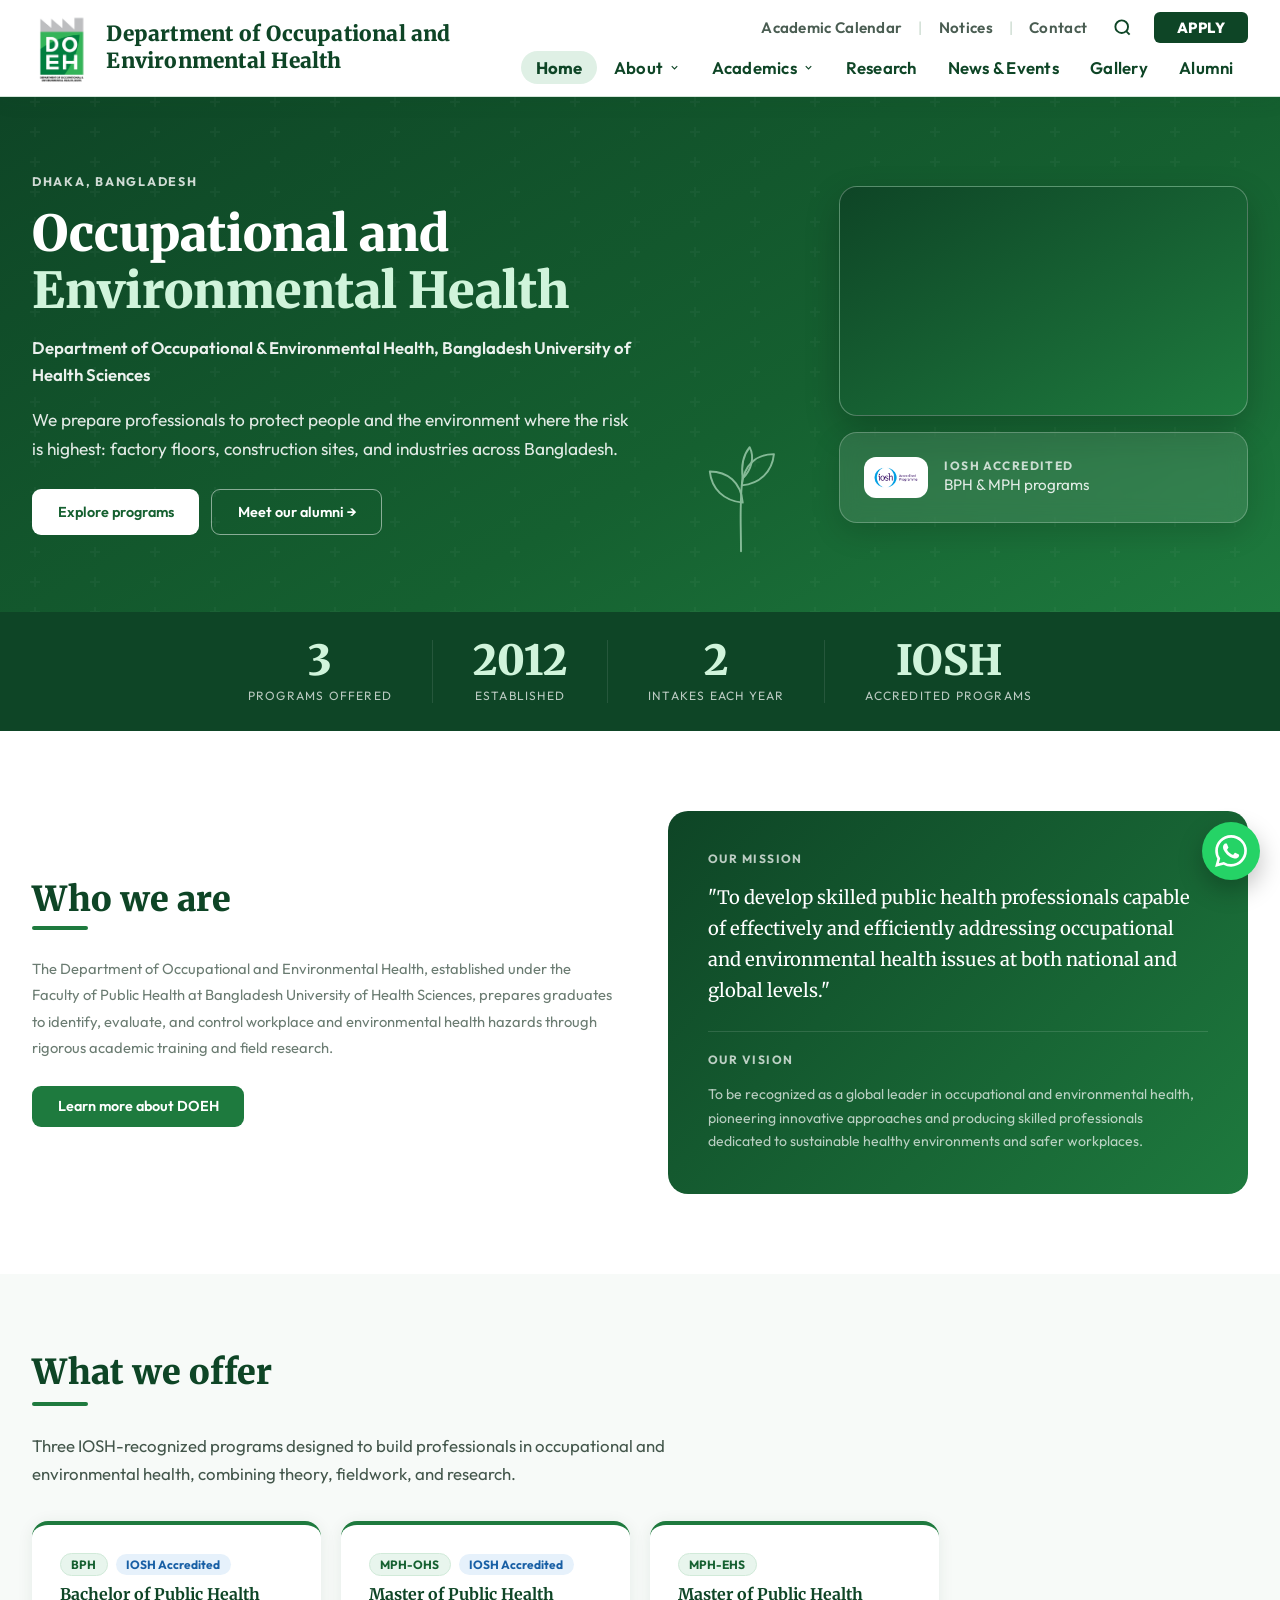
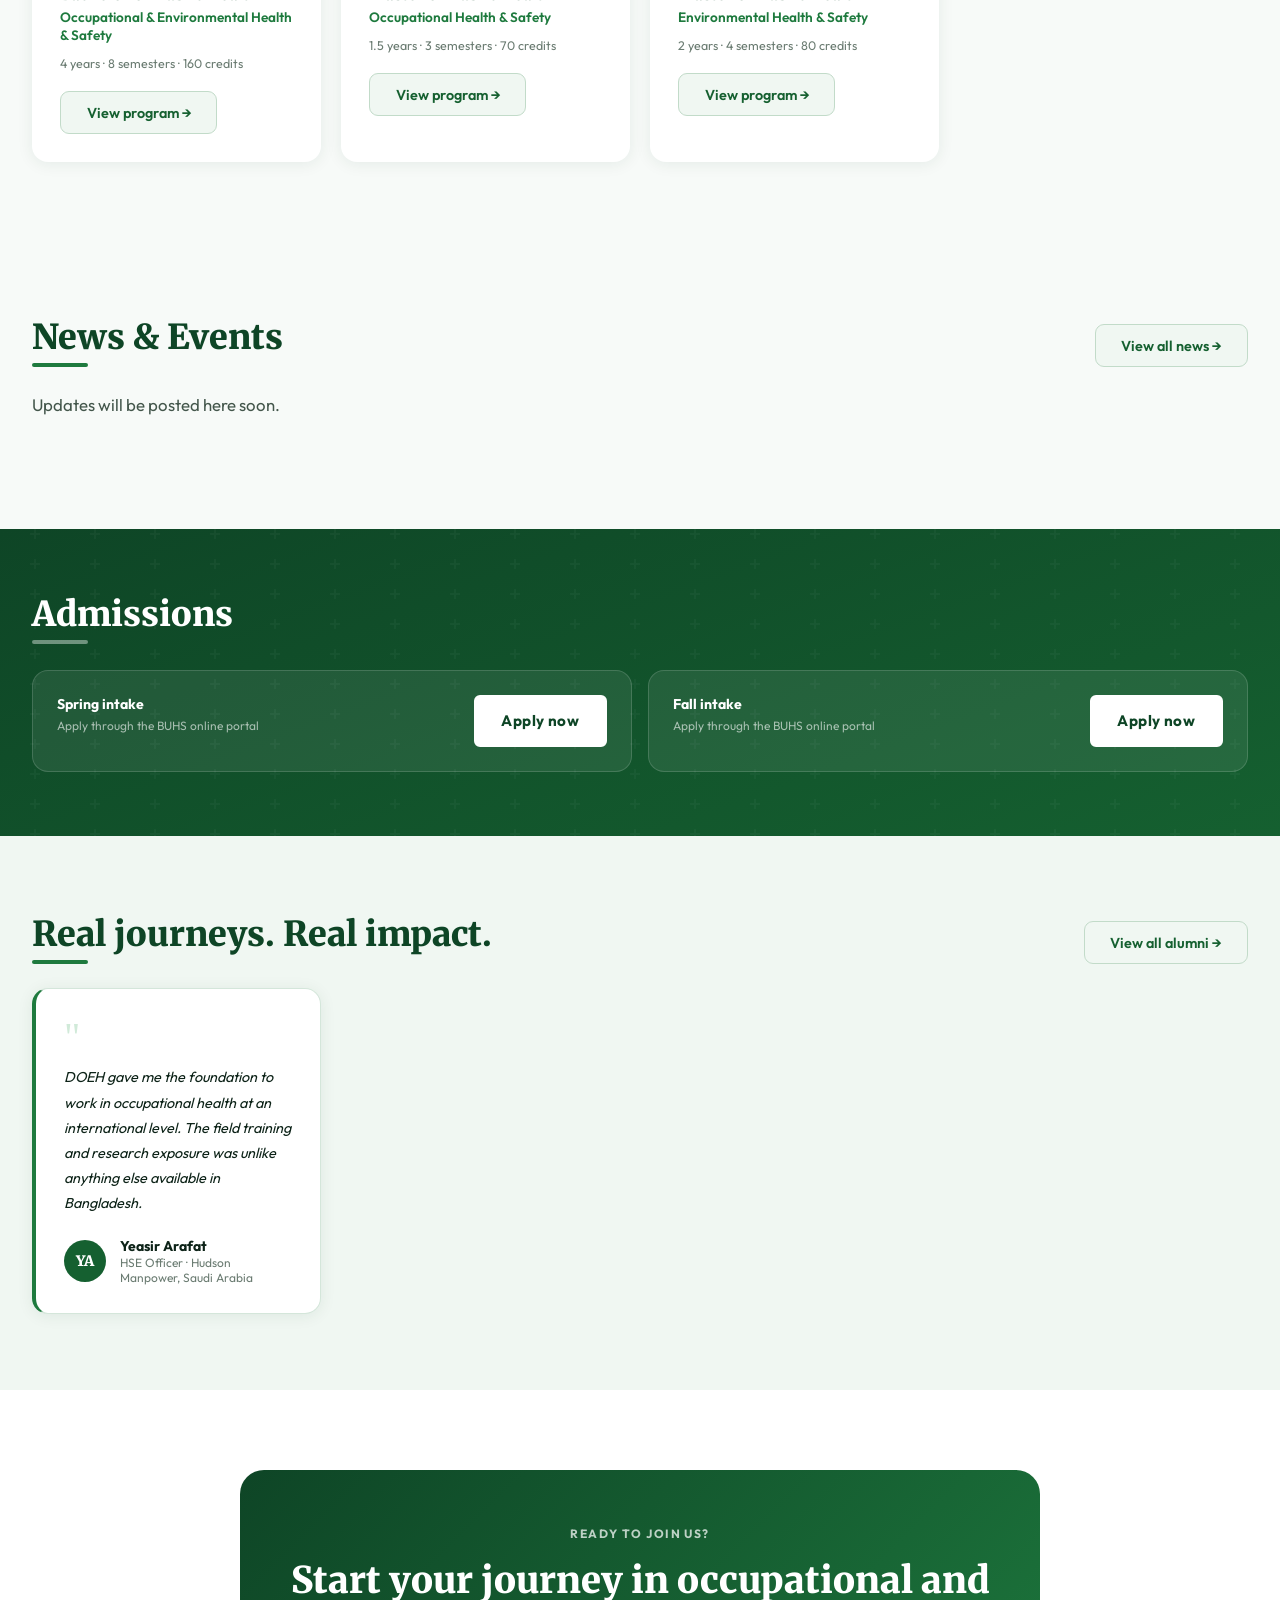
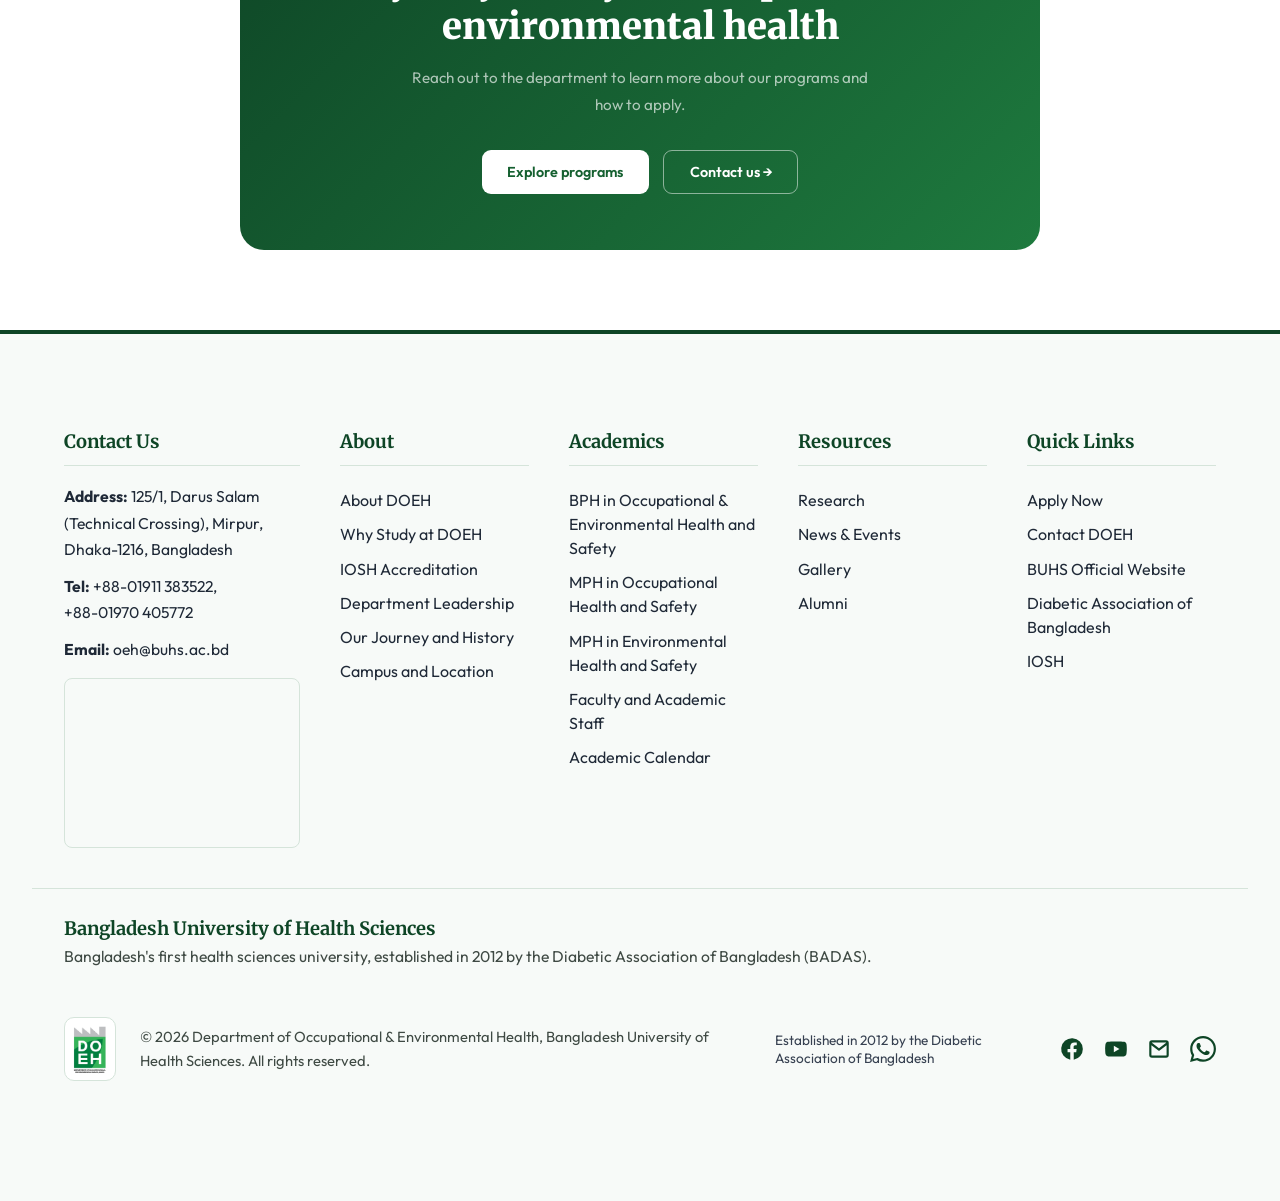
==== commit f45f9c2f: "Update index.html" ====
--- a/index.html
+++ b/index.html
@@ -16,6 +16,8 @@
 <meta property="og:image" content="assets/buhs-logo.png"/>
 <meta name="twitter:card" content="summary"/>
 
+<link rel="preconnect" href="https://fonts.googleapis.com"/>
+<link rel="preconnect" href="https://fonts.gstatic.com" crossorigin/>
 <link href="https://fonts.googleapis.com/css2?family=Merriweather:wght@400;700;900&family=Outfit:wght@300;400;500;600;700&display=swap" rel="stylesheet"/>
 <link rel="stylesheet" href="css/style.css?v=20261101"/>
 <link rel="icon" type="image/png" sizes="64x64" href="assets/favicon-64.png"/>
@@ -198,7 +200,9 @@
 <main id="main" tabindex="-1">
 <!-- HERO -->
 <section class="cover" aria-label="Welcome to DOEH">
+  <div class="welcome" id="welcome" aria-hidden="true"></div>
   <div class="cover-inner">
+    <svg class="cover-sprout" viewBox="0 0 120 160" aria-hidden="true" focusable="false"><path pathLength="1" d="M60 156C60 122 58 98 62 70"/><path pathLength="1" d="M62 100C40 98 26 84 24 64C44 64 60 76 62 100"/><path pathLength="1" d="M61 80C82 78 96 64 98 44C78 44 63 56 61 80"/><path pathLength="1" d="M62 72C60 58 62 46 70 36C76 48 72 62 62 72"/></svg>
     <div class="cover-text">
       <p class="cover-eyebrow">Dhaka, Bangladesh</p>
       <h1>Occupational and <em>Environmental Health</em></h1>
@@ -218,13 +222,12 @@
   </div>
 </section>
 
-<!-- STATS (placeholder figures, confirm before launch) -->
-<!-- TODO(Yeasir): verify batches graduated, alumni count, and partner count with department before this goes live -->
+<!-- STATS (confirmed facts only) -->
 <div class="stats-strip">
- <div class="st"><div class="st-n">3</div><div class="st-l">Programs offered</div></div>
- <div class="st"><div class="st-n">6+</div><div class="st-l">Batches graduated</div></div>
- <div class="st"><div class="st-n">80+</div><div class="st-l">Alumni worldwide</div></div>
- <div class="st"><div class="st-n">12+</div><div class="st-l">Partner organizations</div></div>
+  <div class="st"><div class="st-n">3</div><div class="st-l">Programs offered</div></div>
+  <div class="st"><div class="st-n">2012</div><div class="st-l">Established</div></div>
+  <div class="st"><div class="st-n">2</div><div class="st-l">Intakes each year</div></div>
+  <div class="st"><div class="st-n">IOSH</div><div class="st-l">Accredited programs</div></div>
 </div>
 
 <!-- ABOUT PREVIEW -->
@@ -289,24 +292,17 @@
 </section>
 
 <!-- CAREER OUTCOMES -->
-<section class="sec" style="background:var(--white)">
- <div class="sec-inner">
- <div class="sec-title">Where DOEH graduates work</div>
- <div class="sec-divider"></div>
- <p class="sec-sub">Our graduates enter a wide range of sectors, bringing occupational and environmental health expertise to organizations across Bangladesh and internationally.</p>
- <div class="grid">
- <div class="sector-card"><div class="sector-label">Government &amp; Public Health</div><div class="sector-desc">DGHS, Ministry of Health, BCS</div></div>
- <div class="sector-card"><div class="sector-label">International Organizations</div><div class="sector-desc">WHO, UNICEF, UN agencies</div></div>
- <div class="sector-card"><div class="sector-label">Research &amp; Academia</div><div class="sector-desc">IEDCR, icddr,b, universities</div></div>
- <div class="sector-card"><div class="sector-label">Industry &amp; Construction</div><div class="sector-desc">RMG, oil &amp; gas, engineering</div></div>
- <div class="sector-card"><div class="sector-label">NGO &amp; Development</div><div class="sector-desc">BRAC, Save the Children, CARE</div></div>
- <div class="sector-card"><div class="sector-label">Consultancy</div><div class="sector-desc">EIA, HSE, occupational health firms</div></div>
- </div>
- </div>
-</section>
-
-<!-- LATEST NEWS (placeholder items, replace once news.html content is finalized) -->
-<!-- TODO(Yeasir): swap these three cards for real news/events before launch -->
+<!-- WHERE GRADUATES WORK: built from verified alumni registrations (shown only when real data exists) -->
+<section class="sec" id="where-work" data-sectors hidden style="background:var(--white)">
+  <div class="sec-inner">
+    <div class="sec-title">Where DOEH graduates work</div>
+    <div class="sec-divider"></div>
+    <p class="sec-sub">Based on verified alumni registrations.</p>
+    <div class="grid" data-sectors-grid></div>
+  </div>
+</section>
+
+<!-- LATEST NEWS (reads js/news-data.js) -->
 <section class="sec" style="background:var(--offwhite)">
  <div class="sec-inner">
  <div style="display:flex;align-items:flex-end;justify-content:space-between;margin-bottom:1.5rem;flex-wrap:wrap;gap:1rem">
@@ -316,58 +312,23 @@
  </div>
  <a class="btn btn-ghost" href="news.html">View all news →</a>
  </div>
- <div class="grid">
- <div class="news-card">
- <div style="display:flex;align-items:center;justify-content:space-between;margin-bottom:.5rem">
- <span class="news-tag" style="background:var(--green-pale);color:var(--green2)">Announcement</span>
- <span class="news-date">TBD</span>
- </div>
- <div class="news-title">Admission circular. Placeholder, update with real notice.</div>
- </div>
- <div class="news-card">
- <div style="display:flex;align-items:center;justify-content:space-between;margin-bottom:.5rem">
- <span class="news-tag" style="background:#e6f1fb;color:#185FA5">Event</span>
- <span class="news-date">TBD</span>
- </div>
- <div class="news-title">Department event. Placeholder, update with real notice.</div>
- </div>
- <div class="news-card">
- <div style="display:flex;align-items:center;justify-content:space-between;margin-bottom:.5rem">
- <span class="news-tag" style="background:#faeeda;color:#854F0B">Research</span>
- <span class="news-date">TBD</span>
- </div>
- <div class="news-title">Faculty research update. Placeholder, update with real notice.</div>
- </div>
- </div>
- </div>
-</section>
-
-<!-- ADMISSIONS (placeholder dates, confirm real intake schedule) -->
-<!-- TODO(Yeasir): confirm real intake batches/dates with department before launch -->
+ <div class="grid" data-home-news></div>
+  </div>
+</section>
+
+<!-- ADMISSIONS (Spring and Fall intakes confirmed, dates to be added) -->
 <section class="admissions-band">
- <div class="admissions-inner">
- <div class="sec-title" style="color:#fff;margin-bottom:.4rem">Upcoming intakes</div>
- <div class="sec-divider" style="background:rgba(255,255,255,.4)"></div>
- <div class="intake-grid">
- <div class="intake-card">
- <div><div class="intake-prog">MPH in Occupational Health &amp; Safety</div><div class="intake-batch">Batch info TBD</div><div class="intake-date">Application dates TBD</div></div>
- <span class="intake-status" style="background:#d0f4db;color:var(--green3)">Open</span>
- </div>
- <div class="intake-card">
- <div><div class="intake-prog">MPH in Environmental Health &amp; Safety</div><div class="intake-batch">Batch info TBD</div><div class="intake-date">Application dates TBD</div></div>
- <span class="intake-status" style="background:#d0f4db;color:var(--green3)">Open</span>
- </div>
- <div class="intake-card">
- <div><div class="intake-prog">BPH in OEH &amp; Safety</div><div class="intake-batch">Batch info TBD</div><div class="intake-date">Application dates TBD</div></div>
- <span class="intake-status" style="background:rgba(255,255,255,.15);color:rgba(255,255,255,.7)">Soon</span>
- </div>
- </div>
- <div style="margin-top:2rem"><a class="btn btn-white" href="contact.html">Apply now →</a></div>
- </div>
-</section>
-
-<!-- PARTNERS (placeholder list, confirm formalized partnerships before launch) -->
-<!-- TODO(Yeasir): confirm every partner name here is a real, approved affiliation -->
+  <div class="admissions-inner">
+    <div class="sec-title" style="color:#fff;margin-bottom:.4rem">Admissions</div>
+    <div class="sec-divider" style="background:rgba(255,255,255,.4)"></div>
+    <div class="intake-grid">
+      <div class="intake-card"><div><div class="intake-prog">Spring intake</div><div class="intake-batch">Apply through the BUHS online portal</div></div><a class="cta-btn cta-btn-primary" href="https://onlineapplication.buhs.ac.bd/admission/" target="_blank" rel="noopener">Apply now</a></div>
+      <div class="intake-card"><div><div class="intake-prog">Fall intake</div><div class="intake-batch">Apply through the BUHS online portal</div></div><a class="cta-btn cta-btn-primary" href="https://onlineapplication.buhs.ac.bd/admission/" target="_blank" rel="noopener">Apply now</a></div>
+    </div>
+  </div>
+</section>
+
+<!-- PARTNERS: hidden until the department confirms every name. Move this block out of the comment to publish.
 <section class="partners-sec">
  <div class="sec-inner">
  <div class="sec-title">Partners &amp; collaborators</div>
@@ -386,6 +347,7 @@
  </div>
  </div>
 </section>
+-->
 
 <!-- FEATURED ALUMNI -->
 <section class="sec" style="background:var(--cream)">
@@ -508,6 +470,7 @@
 
 
 
+<script src="js/news-data.js?v=20261101"></script>
 <script src="js/main.js?v=20261101"></script>
 
 </body>
--- a/css/style.css
+++ b/css/style.css
@@ -480,7 +480,7 @@
 .media-cap{position:absolute;left:.9rem;bottom:.9rem;right:.9rem;display:inline-block;width:fit-content;max-width:calc(100% - 1.8rem);padding:.45rem .8rem;border-radius:10px;background:rgba(8,28,18,.62);-webkit-backdrop-filter:blur(8px);backdrop-filter:blur(8px);color:#fff;font-size:.85rem;font-weight:600;line-height:1.4}
 .cover-stack{display:grid;gap:1rem}
 
-/* Photo rotator (crossfade, pauses on hover, still for reduced motion) */
+/* Photo rotator, ready for the About cover when more photos arrive (crossfade, pauses on hover, still for reduced motion) */
 .rot{position:relative;aspect-ratio:3/2;border-radius:18px;overflow:hidden;border:1px solid rgba(255,255,255,.28);box-shadow:0 14px 34px rgba(0,0,0,.22);background:var(--green3)}
 .rot-slide{position:absolute;inset:0;margin:0;opacity:0;transition:opacity .9s ease}
 .rot-slide.is-active{opacity:1}
@@ -502,11 +502,26 @@
 .yt-poster:focus-visible{outline:3px solid #ffd84d;outline-offset:-3px}
 .yt iframe{position:absolute;inset:0;width:100%;height:100%;border:0}
 
-/* Video section used on Academics, Alumni and News */
-.vid-sec{background:linear-gradient(180deg,#fff 0%,#eef7f1 100%)}
-.vid-grid{display:grid;grid-template-columns:minmax(0,1.2fr) minmax(0,.8fr);gap:3rem;align-items:center}
-.vid-grid .yt{border-color:var(--border);box-shadow:0 14px 34px rgba(14,69,38,.14)}
-.vid-link{display:inline-flex;align-items:center;gap:.4rem;margin-top:.4rem;min-height:46px;padding:.6rem 1.2rem;border-radius:10px;background:var(--green);color:#fff;font-weight:600;text-decoration:none;transition:background .2s ease,transform .2s ease}
-.vid-link:hover{background:var(--green2);transform:translateY(-1px)}
-@media(max-width:900px){.vid-grid{grid-template-columns:minmax(0,1fr);gap:1.5rem}}
-@media(prefers-reduced-motion:reduce){.yt-play,.vid-link{transition:none}}
+/* Poster card in a cover (keeps the poster at its real size, never upscaled) */
+.cg-poster{display:flex;flex-direction:column;align-items:center;gap:.8rem;width:fit-content;margin-left:auto}
+.cg-poster img{display:block;width:206px;max-width:100%;height:auto;border-radius:12px;box-shadow:0 8px 22px rgba(0,0,0,.28)}
+.cg-poster .cg-label{margin:0}
+@media(max-width:900px){.cg-poster{margin-left:0}}
+
+/* Home welcome: soft petals once for first-time visitors, plus a drawn sprout. No words. */
+.welcome{position:absolute;inset:0;overflow:hidden;pointer-events:none;z-index:2}
+.petal{position:absolute;top:-30px;left:var(--x);width:var(--s);height:var(--s);opacity:0;animation:petalFall var(--d) cubic-bezier(.35,.1,.5,1) var(--delay) forwards}
+.petal svg{display:block;width:100%;height:100%;fill:var(--c)}
+@keyframes petalFall{0%{opacity:0;transform:translate3d(0,0,0) rotate(0)}12%{opacity:.9}75%{opacity:.8}100%{opacity:0;transform:translate3d(var(--dx),var(--fall,420px),0) rotate(var(--r))}}
+.cover-sprout{display:none}
+@media(min-width:1100px){
+  .cover-sprout{display:block;position:absolute;left:54%;bottom:-1.2rem;width:104px;height:auto;opacity:.6;pointer-events:none}
+  .cover-sprout path{fill:none;stroke:#d0f4db;stroke-width:2.2;stroke-linecap:round;stroke-linejoin:round;stroke-dasharray:1;stroke-dashoffset:1;animation:sproutDraw 2.4s ease-out forwards}
+  .cover-sprout path:nth-child(2){animation-delay:.9s}
+  .cover-sprout path:nth-child(3){animation-delay:1.3s}
+  .cover-sprout path:nth-child(4){animation-delay:1.7s}
+}
+@keyframes sproutDraw{to{stroke-dashoffset:0}}
+@media(prefers-reduced-motion:reduce){.petal{display:none}.cover-sprout path{animation:none;stroke-dashoffset:0}}
+a.news-card{display:block;text-decoration:none;color:inherit}
+.news-sum{margin:.5rem 0 0;font-size:.9rem;line-height:1.6;color:#43564b}
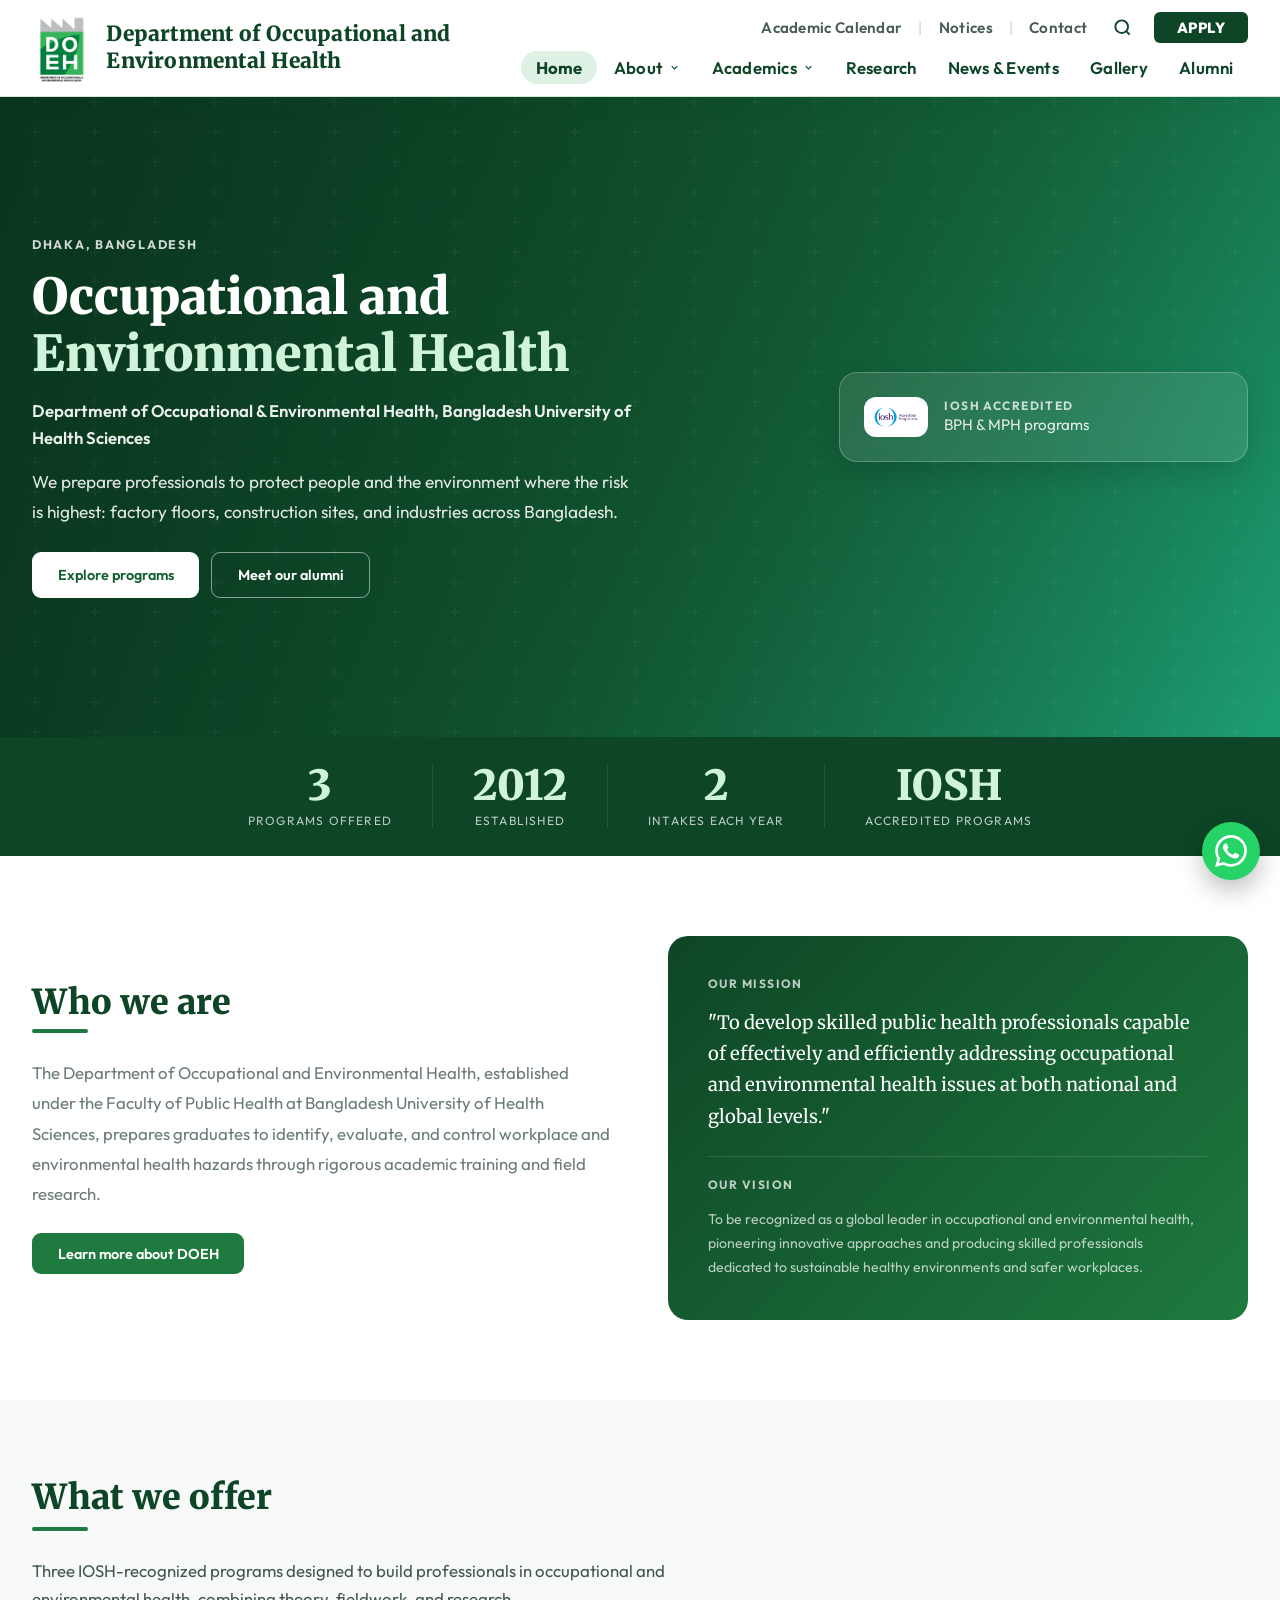
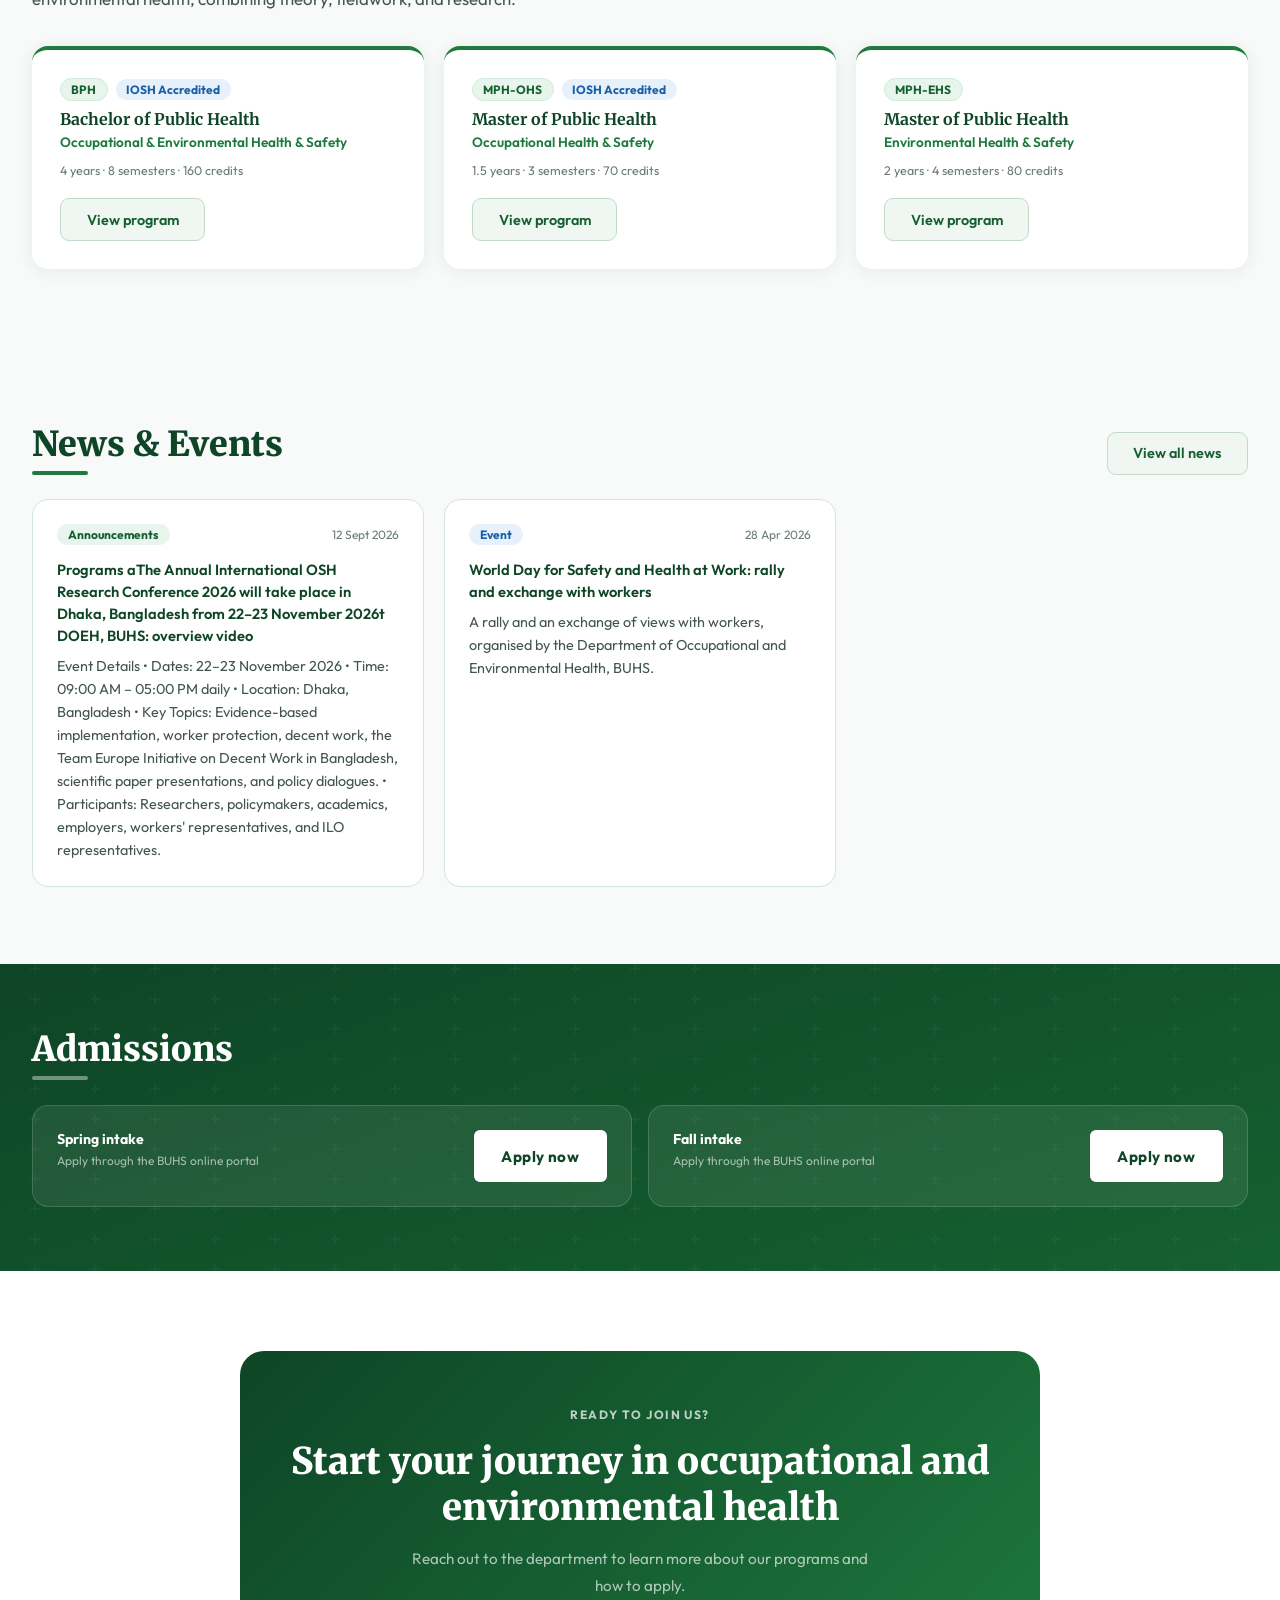
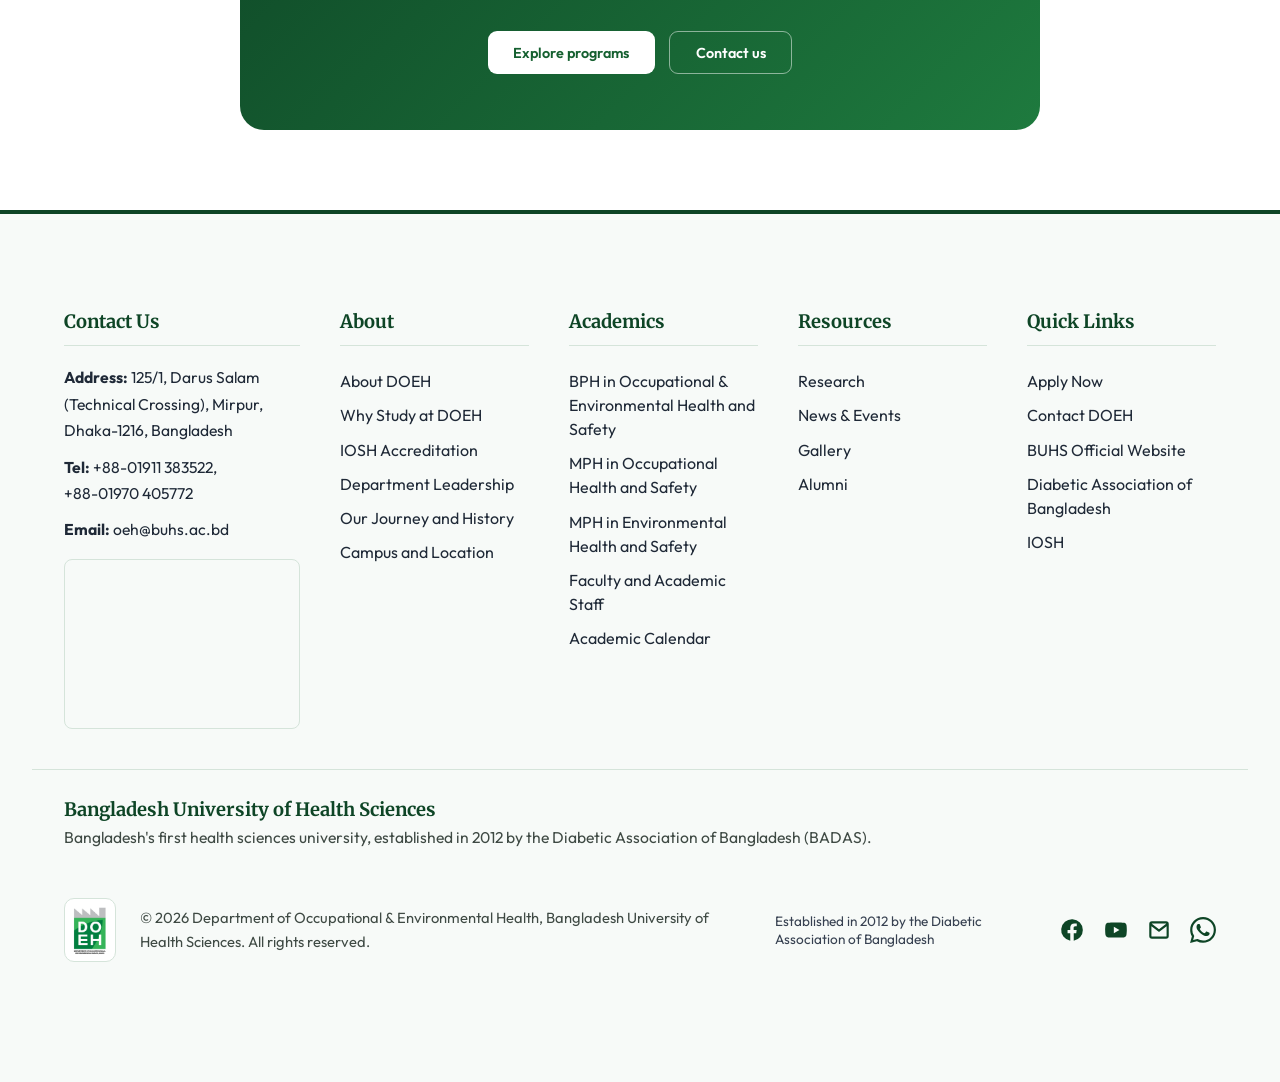
==== commit d62216fa: "Update index.html" ====
--- a/index.html
+++ b/index.html
@@ -122,6 +122,20 @@
 @media(max-width:768px){
  .about-preview-inner{grid-template-columns:1fr;gap:2rem}
 }
+
+/* Home hero: looping story video or photo slides under a gradient */
+.hm-media{position:absolute;inset:0;z-index:0;overflow:hidden;background:linear-gradient(135deg,#0b3a20 0%,#14663a 55%,#1D9E75 100%)}
+.hm-media video,.hm-slide{position:absolute;inset:0;width:100%;height:100%;opacity:0;transition:opacity 1.4s ease}
+.hm-media video{object-fit:cover}
+.hm-slide{background-size:cover;background-position:center 72%}
+.hm-media video.on,.hm-slide.on{opacity:1}
+.hm-media::after{content:'';position:absolute;inset:0;background:linear-gradient(100deg,rgba(9,52,29,.90) 0%,rgba(14,69,38,.62) 50%,rgba(29,158,117,.18) 100%)}
+.cover::before{z-index:1}
+.cover-inner{z-index:2}
+.welcome{z-index:3}
+.hm-hero .cover-inner{min-height:clamp(380px,38vw,520px)}
+@media(min-width:900px){.sec .grid{grid-template-columns:repeat(3,minmax(0,1fr))}}
+@media(prefers-reduced-motion:reduce){.hm-media video,.hm-slide{transition:none}}
 </style>
 
 <script>document.documentElement.classList.add('pl')</script>
@@ -199,10 +213,10 @@
 <div class="legacy-nav-stub" aria-hidden="true"><button class="hamburger" id="hamburger" onclick="toggleMenu()" tabindex="-1"></button><div class="mobile-menu" id="mobile-menu"></div></div>
 <main id="main" tabindex="-1">
 <!-- HERO -->
-<section class="cover" aria-label="Welcome to DOEH">
+<section class="cover hm-hero" aria-label="Welcome to DOEH">
+  <div class="hm-media" id="hm-media" aria-hidden="true"></div>
   <div class="welcome" id="welcome" aria-hidden="true"></div>
   <div class="cover-inner">
-    <svg class="cover-sprout" viewBox="0 0 120 160" aria-hidden="true" focusable="false"><path pathLength="1" d="M60 156C60 122 58 98 62 70"/><path pathLength="1" d="M62 100C40 98 26 84 24 64C44 64 60 76 62 100"/><path pathLength="1" d="M61 80C82 78 96 64 98 44C78 44 63 56 61 80"/><path pathLength="1" d="M62 72C60 58 62 46 70 36C76 48 72 62 62 72"/></svg>
     <div class="cover-text">
       <p class="cover-eyebrow">Dhaka, Bangladesh</p>
       <h1>Occupational and <em>Environmental Health</em></h1>
@@ -210,12 +224,11 @@
       <p class="cover-lead">We prepare professionals to protect people and the environment where the risk is highest: factory floors, construction sites, and industries across Bangladesh.</p>
       <div class="cover-actions">
         <a class="btn btn-white" href="academics.html">Explore programs</a>
-        <a class="btn btn-outline-w" href="alumni.html">Meet our alumni &rarr;</a>
+        <a class="btn btn-outline-w" href="alumni.html">Meet our alumni</a>
       </div>
     </div>
     <div class="cover-media">
       <div class="cover-stack">
-        <div class="yt" data-yt="1h3EhLBKmSY" data-mode="loop" data-title="Programs at DOEH, BUHS"><button class="yt-poster" type="button" aria-label="Play video: Programs at DOEH, BUHS"><img src="https://i.ytimg.com/vi/1h3EhLBKmSY/hqdefault.jpg" alt="" width="480" height="360" loading="lazy" decoding="async"/><span class="yt-play" aria-hidden="true"><svg viewBox="0 0 24 24"><path d="M8 5v14l11-7z"/></svg></span></button></div>
         <div class="cover-glass"><div class="cg-row"><img src="assets/iosh-logo.png" alt="IOSH logo" width="704" height="385"/><div><p class="cg-label">IOSH accredited</p><p class="cg-desc">BPH &amp; MPH programs</p></div></div></div>
       </div>
     </div>
@@ -236,7 +249,7 @@
  <div>
  <div class="sec-title" style="margin-bottom:.4rem">Who we are</div>
  <div class="sec-divider"></div>
- <p style="font-size:.92rem;color:var(--gray);line-height:1.8;margin-bottom:1.5rem">The Department of Occupational and Environmental Health, established under the Faculty of Public Health at Bangladesh University of Health Sciences, prepares graduates to identify, evaluate, and control workplace and environmental health hazards through rigorous academic training and field research.
+ <p style="font-size:1.05rem;color:var(--gray);line-height:1.8;margin-bottom:1.5rem">The Department of Occupational and Environmental Health, established under the Faculty of Public Health at Bangladesh University of Health Sciences, prepares graduates to identify, evaluate, and control workplace and environmental health hazards through rigorous academic training and field research.
  </p>
  <a class="btn btn-green" href="about.html">Learn more about DOEH</a>
  </div>
@@ -266,7 +279,7 @@
  <h2>Bachelor of Public Health</h2>
  <p class="prog-spec">Occupational &amp; Environmental Health &amp; Safety</p>
  <p class="prog-duration">4 years · 8 semesters · 160 credits</p>
- <a class="btn btn-ghost" href="academics.html">View program →</a>
+ <a class="btn btn-ghost" href="academics.html">View program</a>
  </div>
  <div class="prog-card">
  <div class="prog-badges">
@@ -276,7 +289,7 @@
  <h2>Master of Public Health</h2>
  <p class="prog-spec">Occupational Health &amp; Safety</p>
  <p class="prog-duration">1.5 years · 3 semesters · 70 credits</p>
- <a class="btn btn-ghost" href="academics.html">View program →</a>
+ <a class="btn btn-ghost" href="academics.html">View program</a>
  </div>
  <div class="prog-card">
  <div class="prog-badges">
@@ -285,7 +298,7 @@
  <h2>Master of Public Health</h2>
  <p class="prog-spec">Environmental Health &amp; Safety</p>
  <p class="prog-duration">2 years · 4 semesters · 80 credits</p>
- <a class="btn btn-ghost" href="academics.html">View program →</a>
+ <a class="btn btn-ghost" href="academics.html">View program</a>
  </div>
  </div>
  </div>
@@ -297,20 +310,19 @@
   <div class="sec-inner">
     <div class="sec-title">Where DOEH graduates work</div>
     <div class="sec-divider"></div>
-    <p class="sec-sub">Based on verified alumni registrations.</p>
     <div class="grid" data-sectors-grid></div>
   </div>
 </section>
 
 <!-- LATEST NEWS (reads js/news-data.js) -->
-<section class="sec" style="background:var(--offwhite)">
+<section class="sec" hidden style="background:var(--offwhite)">
  <div class="sec-inner">
  <div style="display:flex;align-items:flex-end;justify-content:space-between;margin-bottom:1.5rem;flex-wrap:wrap;gap:1rem">
  <div>
  <div class="sec-title" style="margin-bottom:.4rem">News &amp; Events</div>
  <div class="sec-divider" style="margin-bottom:0"></div>
  </div>
- <a class="btn btn-ghost" href="news.html">View all news →</a>
+ <a class="btn btn-ghost" href="news.html">View all news</a>
  </div>
  <div class="grid" data-home-news></div>
   </div>
@@ -329,51 +341,9 @@
 </section>
 
 <!-- PARTNERS: hidden until the department confirms every name. Move this block out of the comment to publish.
-<section class="partners-sec">
- <div class="sec-inner">
- <div class="sec-title">Partners &amp; collaborators</div>
- <div class="sec-divider"></div>
- <p class="sec-sub">We work with leading national and international organizations in public health, research, and occupational safety. <em>(List pending department confirmation.)</em></p>
- <div class="partner-pills">
- <div class="partner-pill">WHO Bangladesh</div>
- <div class="partner-pill">IEDCR</div>
- <div class="partner-pill">DGHS</div>
- <div class="partner-pill">UNICEF</div>
- <div class="partner-pill">BRAC</div>
- <div class="partner-pill">icddr,b</div>
- <div class="partner-pill">Ministry of Health</div>
- <div class="partner-pill">BUHS</div>
- <div class="partner-pill">Diabetic Association of Bangladesh</div>
- </div>
- </div>
-</section>
 -->
 
 <!-- FEATURED ALUMNI -->
-<section class="sec" style="background:var(--cream)">
- <div class="sec-inner">
- <div style="display:flex;align-items:flex-end;justify-content:space-between;margin-bottom:1.5rem;flex-wrap:wrap;gap:1rem">
- <div>
- <div class="sec-title" style="margin-bottom:.4rem">Real journeys. Real impact.</div>
- <div class="sec-divider" style="margin-bottom:0"></div>
- </div>
- <a class="btn btn-ghost" href="alumni.html">View all alumni →</a>
- </div>
- <div class="grid">
- <div class="story-card">
- <div class="story-quote">"</div>
- <p class="story-text">DOEH gave me the foundation to work in occupational health at an international level. The field training and research exposure was unlike anything else available in Bangladesh.</p>
- <div class="story-author">
- <div class="story-av">YA</div>
- <div>
- <div class="story-name">Yeasir Arafat</div>
- <div class="story-role">HSE Officer · Hudson Manpower, Saudi Arabia</div>
- </div>
- </div>
- </div>
- </div>
- </div>
-</section>
 
 <!-- CTA BANNER -->
 <section class="cta-banner-sec">
@@ -383,7 +353,7 @@
  <p>Reach out to the department to learn more about our programs and how to apply.</p>
  <div class="cta-btn-row">
  <a class="btn btn-white" href="academics.html">Explore programs</a>
- <a class="btn btn-outline-w" href="contact.html">Contact us →</a>
+ <a class="btn btn-outline-w" href="contact.html">Contact us</a>
  </div>
  </div>
 </section>
@@ -473,5 +443,68 @@
 <script src="js/news-data.js?v=20261101"></script>
 <script src="js/main.js?v=20261101"></script>
 
+<script>
+/* Home hero: a muted loop video at assets/video/home-hero.webm and home-hero.mp4. On phones, with data saver, or if the video is missing, photo slides hero-1.webp to hero-8.webp from assets/hero/ play instead. */
+(function(){
+  var box=document.getElementById('hm-media');if(!box)return;
+  var reduce=window.matchMedia&&matchMedia('(prefers-reduced-motion: reduce)').matches;
+  var conn=navigator.connection||{};
+  var lite=conn.saveData||/2g/.test(conn.effectiveType||'');
+  var small=window.matchMedia&&matchMedia('(max-width:768px)').matches;
+  var started=false,videoOn=false;
+  function slides(){
+    if(started)return;started=true;
+    var HERO=[1,2,3,4,5,6,7,8].map(function(n){return 'assets/hero/hero-'+n+'.webp';});
+    var ok={},left=HERO.length;
+    function done(){left--;if(left)return;go(HERO.filter(function(s){return ok[s];}));}
+    function go(list){
+      if(!list.length)return;
+      list.forEach(function(src){var d=document.createElement('div');d.className='hm-slide';d.style.backgroundImage='url("'+src+'")';box.insertBefore(d,box.firstChild);});
+      var sl=box.querySelectorAll('.hm-slide'),n=0;sl[0].classList.add('on');
+      if(list.length<2||reduce)return;
+      setInterval(function(){if(document.hidden)return;sl[n].classList.remove('on');n=(n+1)%sl.length;sl[n].classList.add('on');},6000);
+    }
+    HERO.forEach(function(src){var im=new Image();im.onload=function(){ok[src]=1;done();};im.onerror=done;im.src=src;});
+  }
+  if(reduce||lite||small){slides();return;}
+  var v=document.createElement('video');
+  v.muted=true;v.loop=true;v.playsInline=true;v.setAttribute('playsinline','');v.preload='auto';
+  [['webm','video/webm'],['mp4','video/mp4']].forEach(function(t){var s=document.createElement('source');s.src='assets/video/home-hero.'+t[0];s.type=t[1];v.appendChild(s);});
+  v.addEventListener('playing',function(){if(started)return;videoOn=true;v.classList.add('on');});
+  v.addEventListener('error',function(){if(!videoOn)slides();},true);
+  box.insertBefore(v,box.firstChild);
+  var p=v.play();if(p&&p.catch)p.catch(function(){slides();});
+  setTimeout(function(){if(!videoOn)slides();},6000);
+})();
+
+/* Home news: newest three published items from content/news.json and content/events.json. The block stays hidden when there are none. */
+(function(){
+  var root=document.querySelector('[data-home-news]');if(!root)return;
+  var sec=root.closest('section');
+  function get(u){return fetch(u,{cache:'no-cache'}).then(function(r){return r.ok?r.json():null;}).catch(function(){return null;});}
+  function live(d){return(d&&Array.isArray(d.items))?d.items.filter(function(x){return x&&x.title&&x.date&&x.status!=='draft'&&x.status!=='archived';}):[];}
+  Promise.all([get('content/news.json'),get('content/events.json')]).then(function(r){
+    var items=[];
+    live(r[0]).forEach(function(n){items.push({type:'news',tag:n.category||'News',title:n.title,date:n.date,sum:n.summary});});
+    live(r[1]).forEach(function(e){items.push({type:'event',tag:'Event',title:e.title,date:e.date,sum:e.summary});});
+    items.sort(function(a,b){return String(b.date).localeCompare(String(a.date));});
+    items=items.slice(0,3);root.textContent='';
+    if(!items.length){sec.hidden=true;return;}
+    var fmt=new Intl.DateTimeFormat('en-GB',{day:'numeric',month:'short',year:'numeric'});
+    items.forEach(function(it){
+      var a=document.createElement('a');a.className='news-card';a.href='news.html';
+      var top=document.createElement('div');top.style.cssText='display:flex;align-items:center;justify-content:space-between;margin-bottom:.5rem;gap:.5rem';
+      var tag=document.createElement('span');tag.className='news-tag';tag.textContent=it.tag;
+      tag.style.cssText=it.type==='event'?'background:#e6f1fb;color:#185FA5':'background:var(--green-pale);color:var(--green2)';
+      var d=document.createElement('span');d.className='news-date';var p=String(it.date).split('-');d.textContent=fmt.format(new Date(+p[0],(+p[1]||1)-1,+p[2]||1));
+      top.appendChild(tag);top.appendChild(d);a.appendChild(top);
+      var ti=document.createElement('div');ti.className='news-title';ti.textContent=it.title;a.appendChild(ti);
+      if(it.sum){var sm=document.createElement('p');sm.className='news-sum';sm.textContent=it.sum;a.appendChild(sm);}
+      root.appendChild(a);
+    });
+    sec.hidden=false;
+  });
+})();
+</script>
 </body>
 </html>
